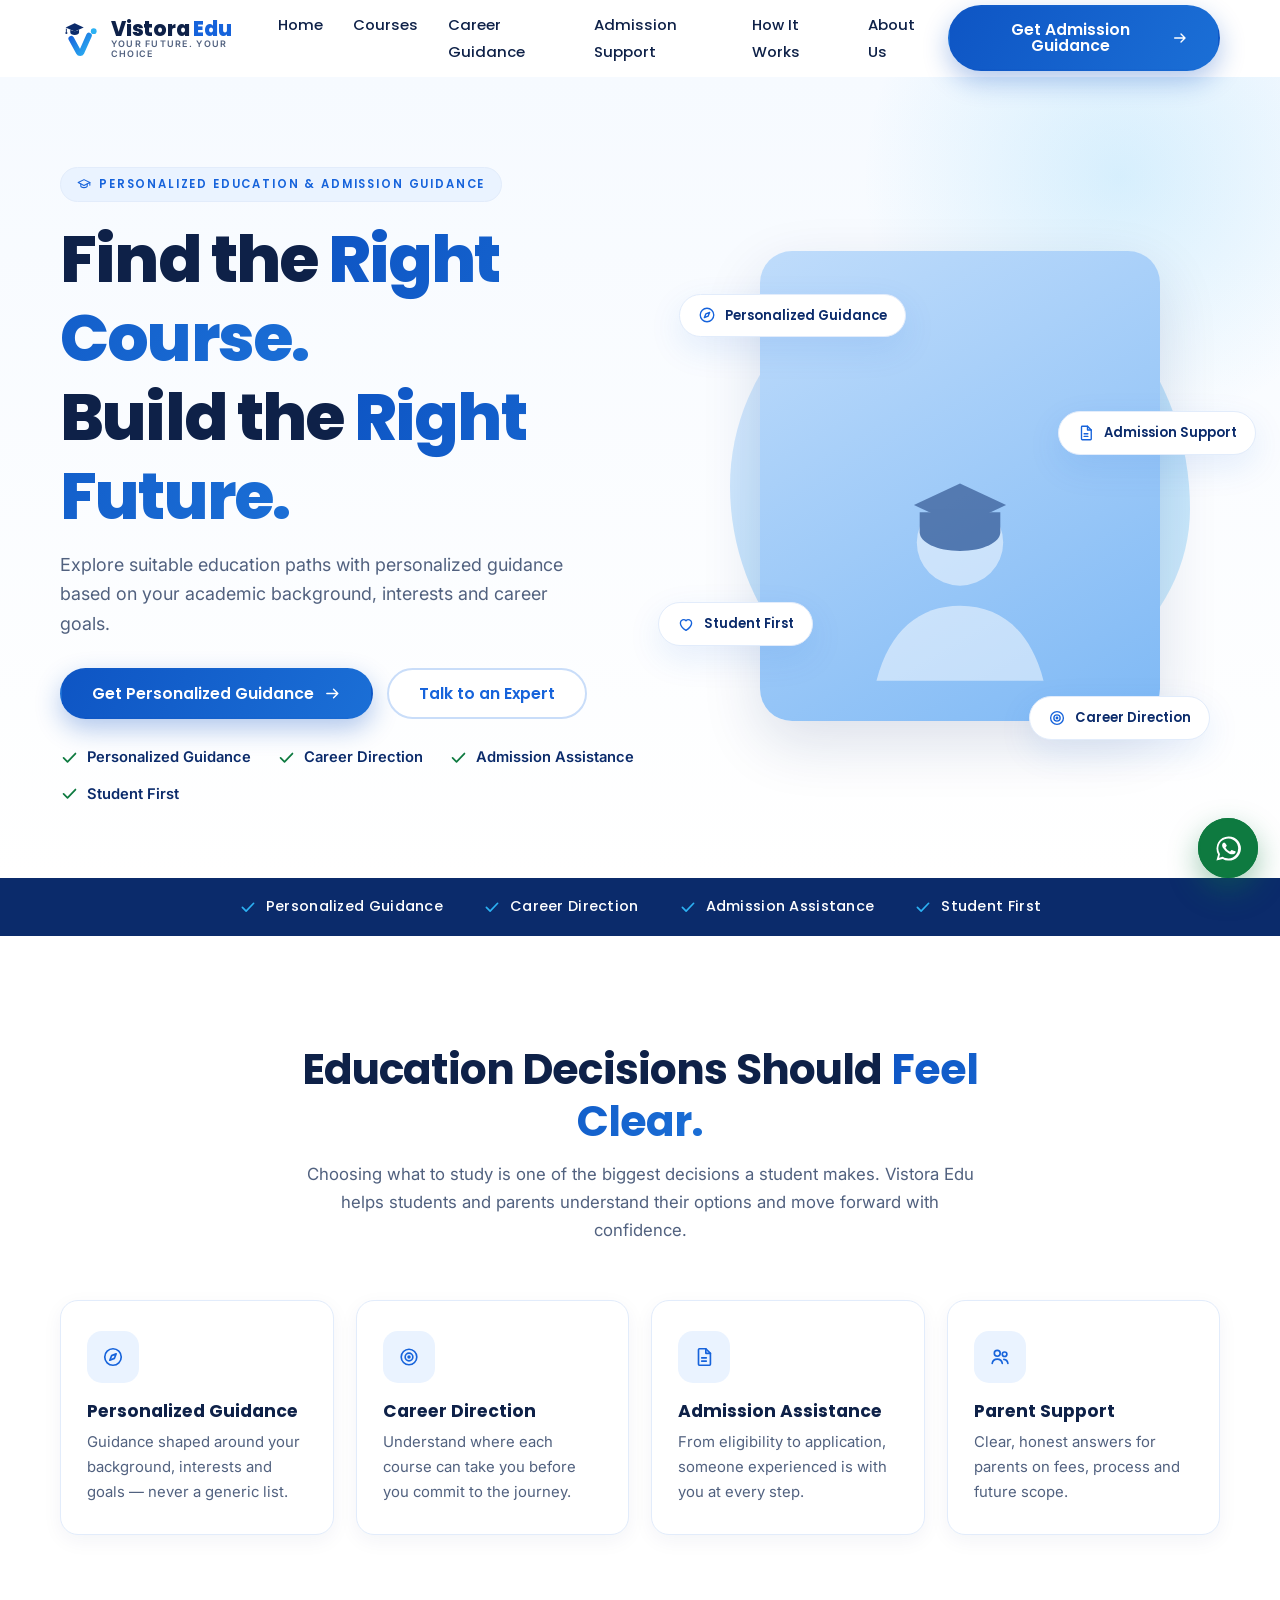
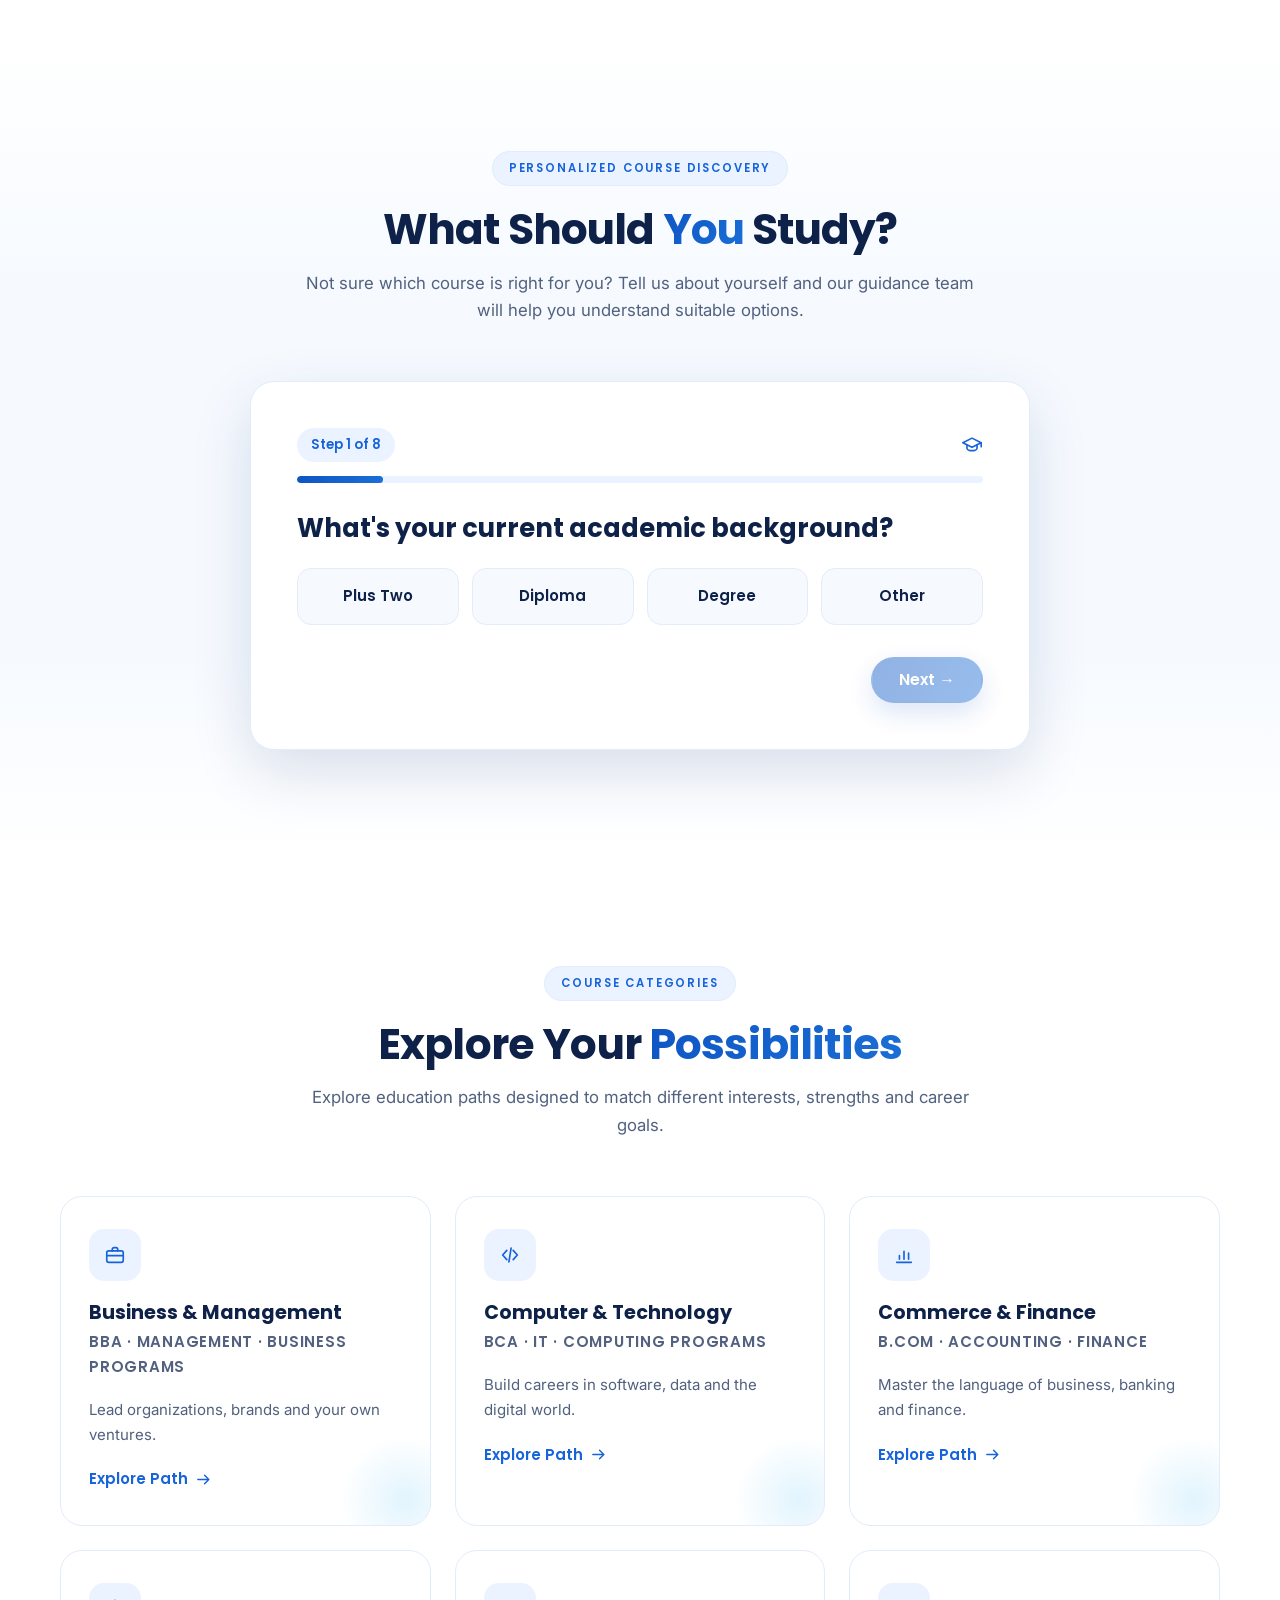
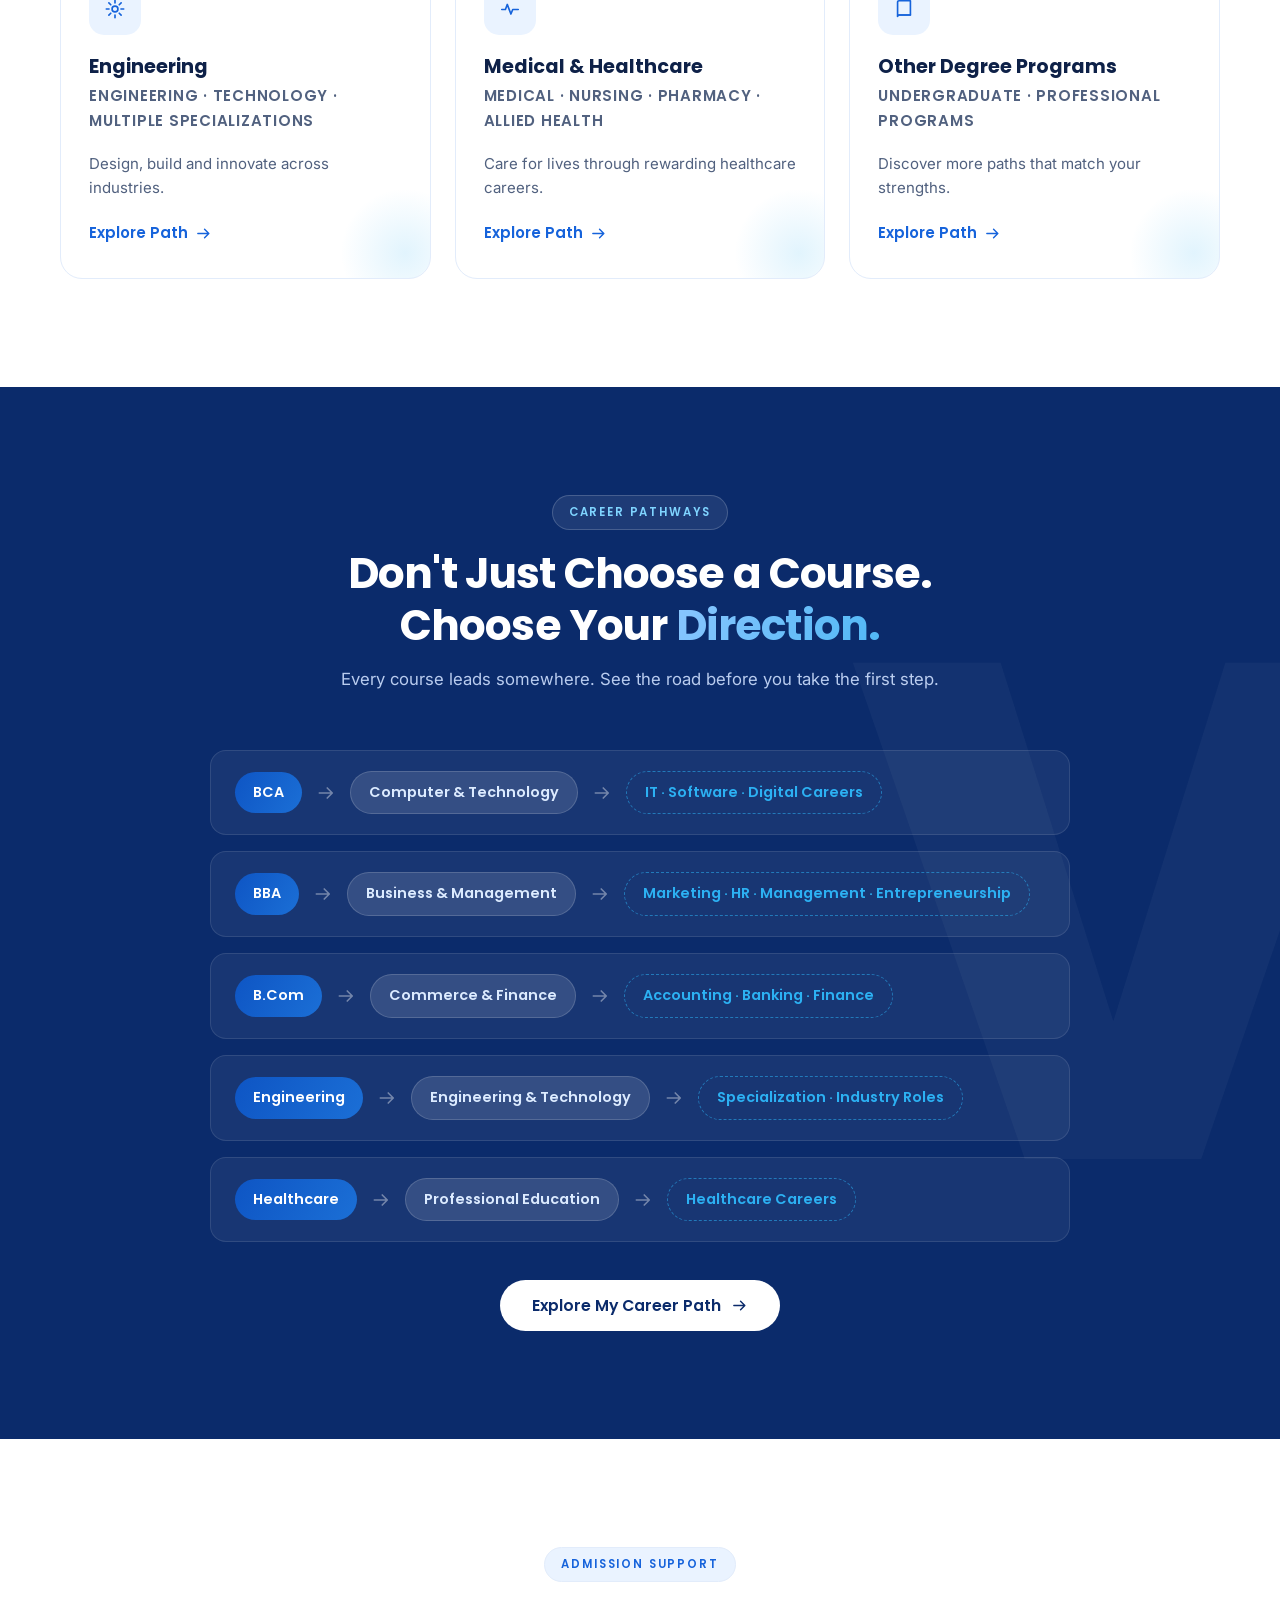
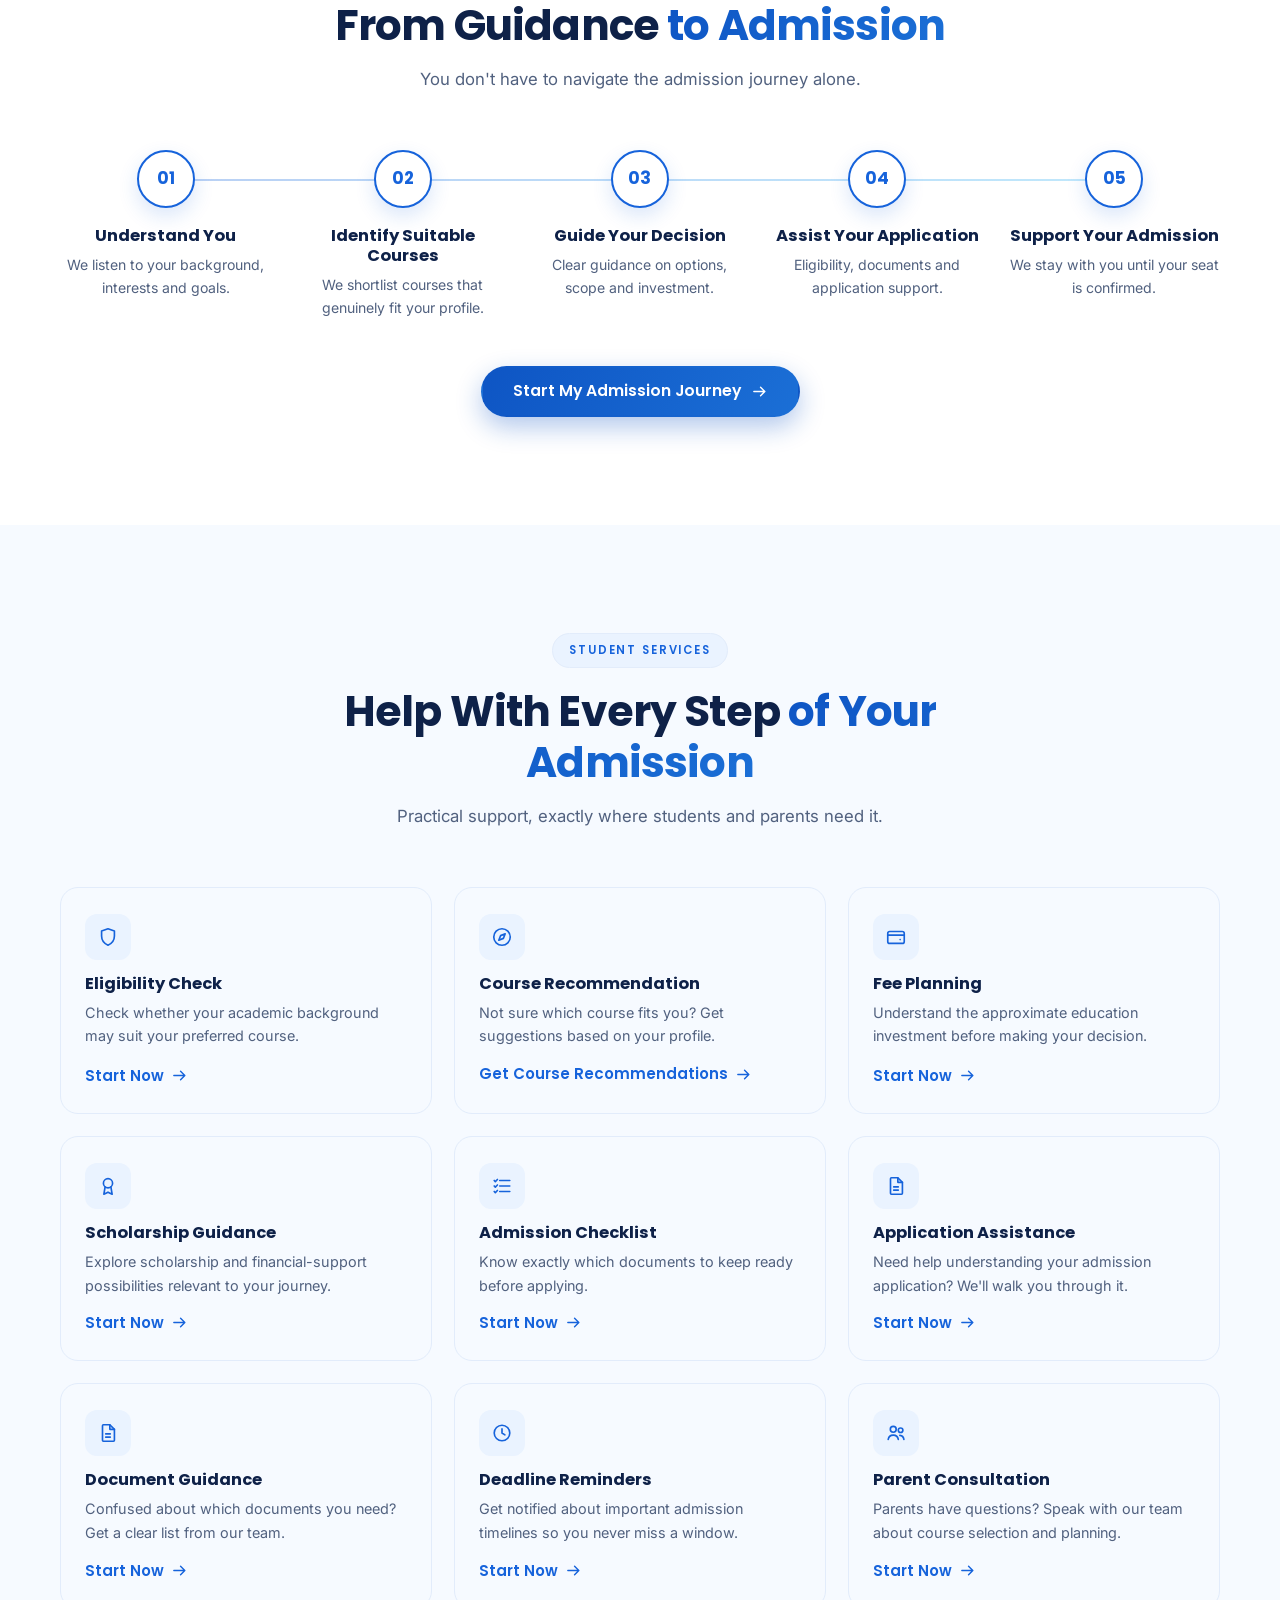
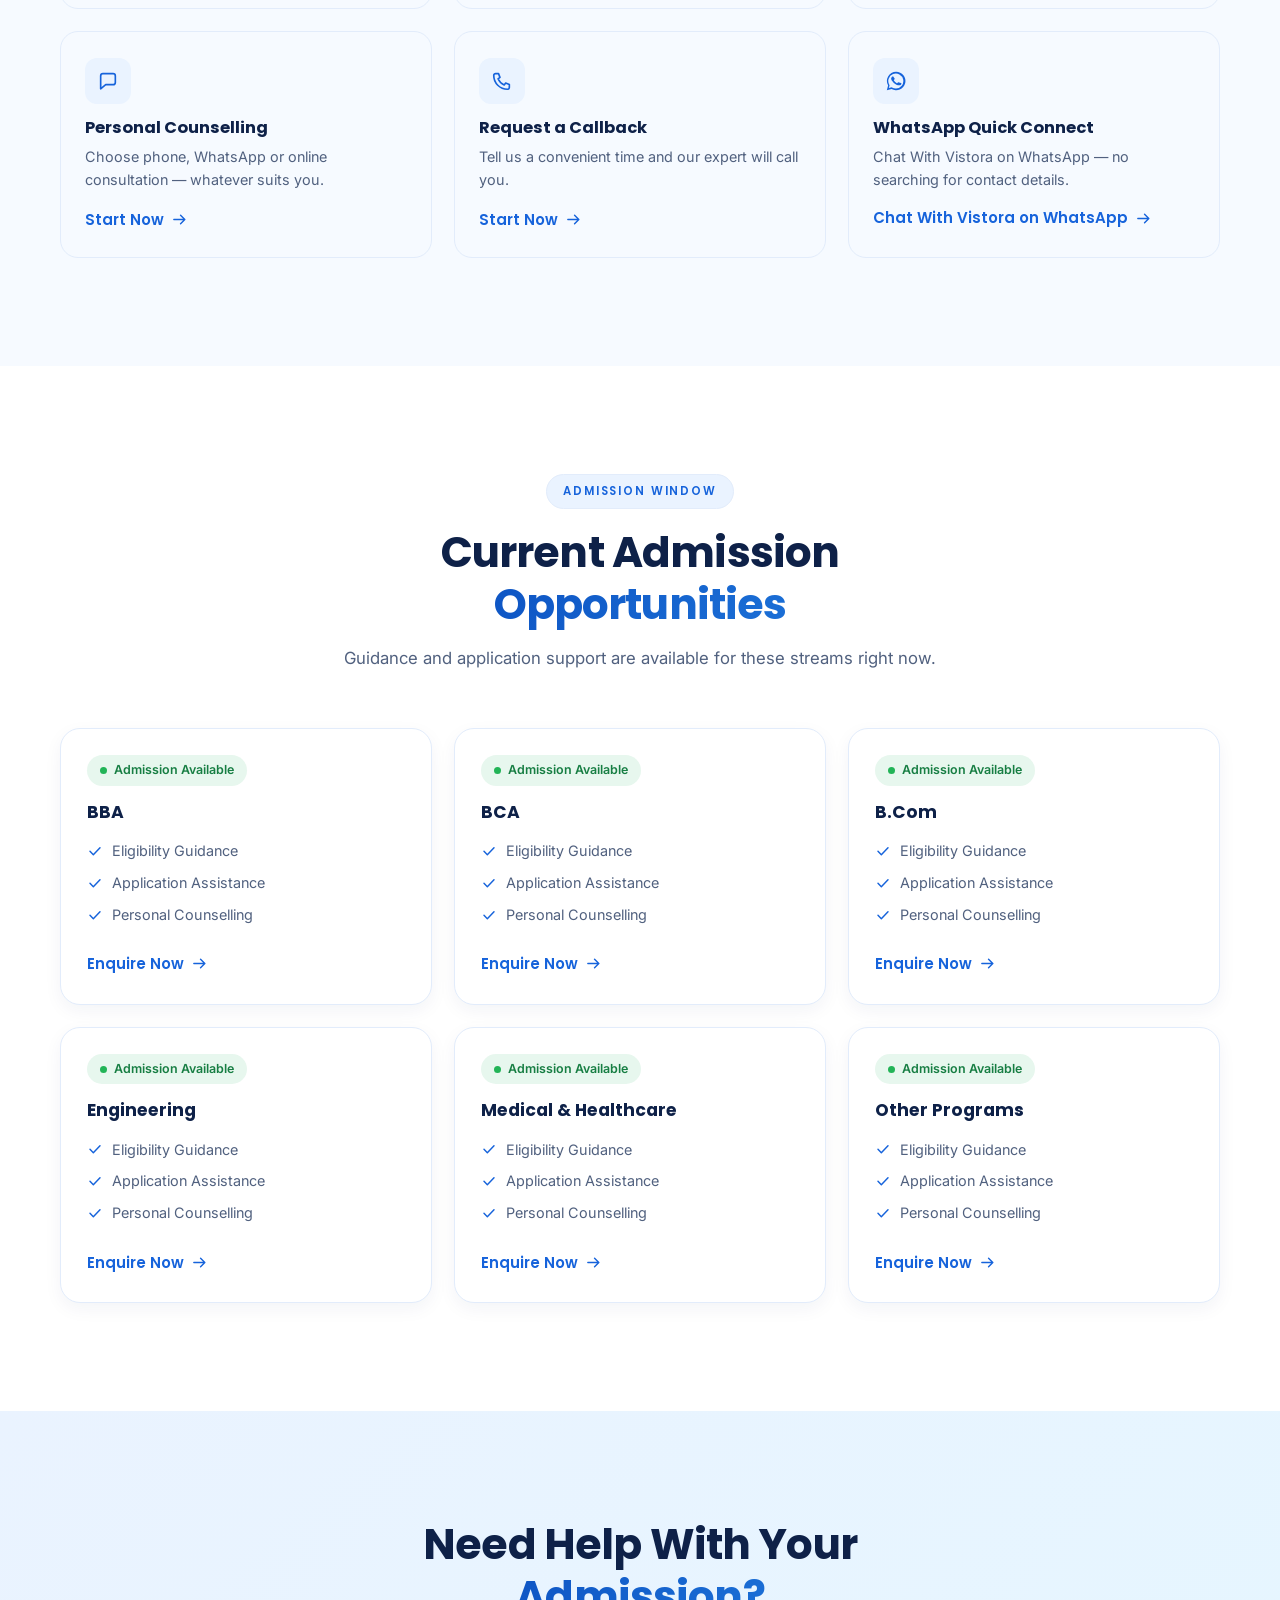
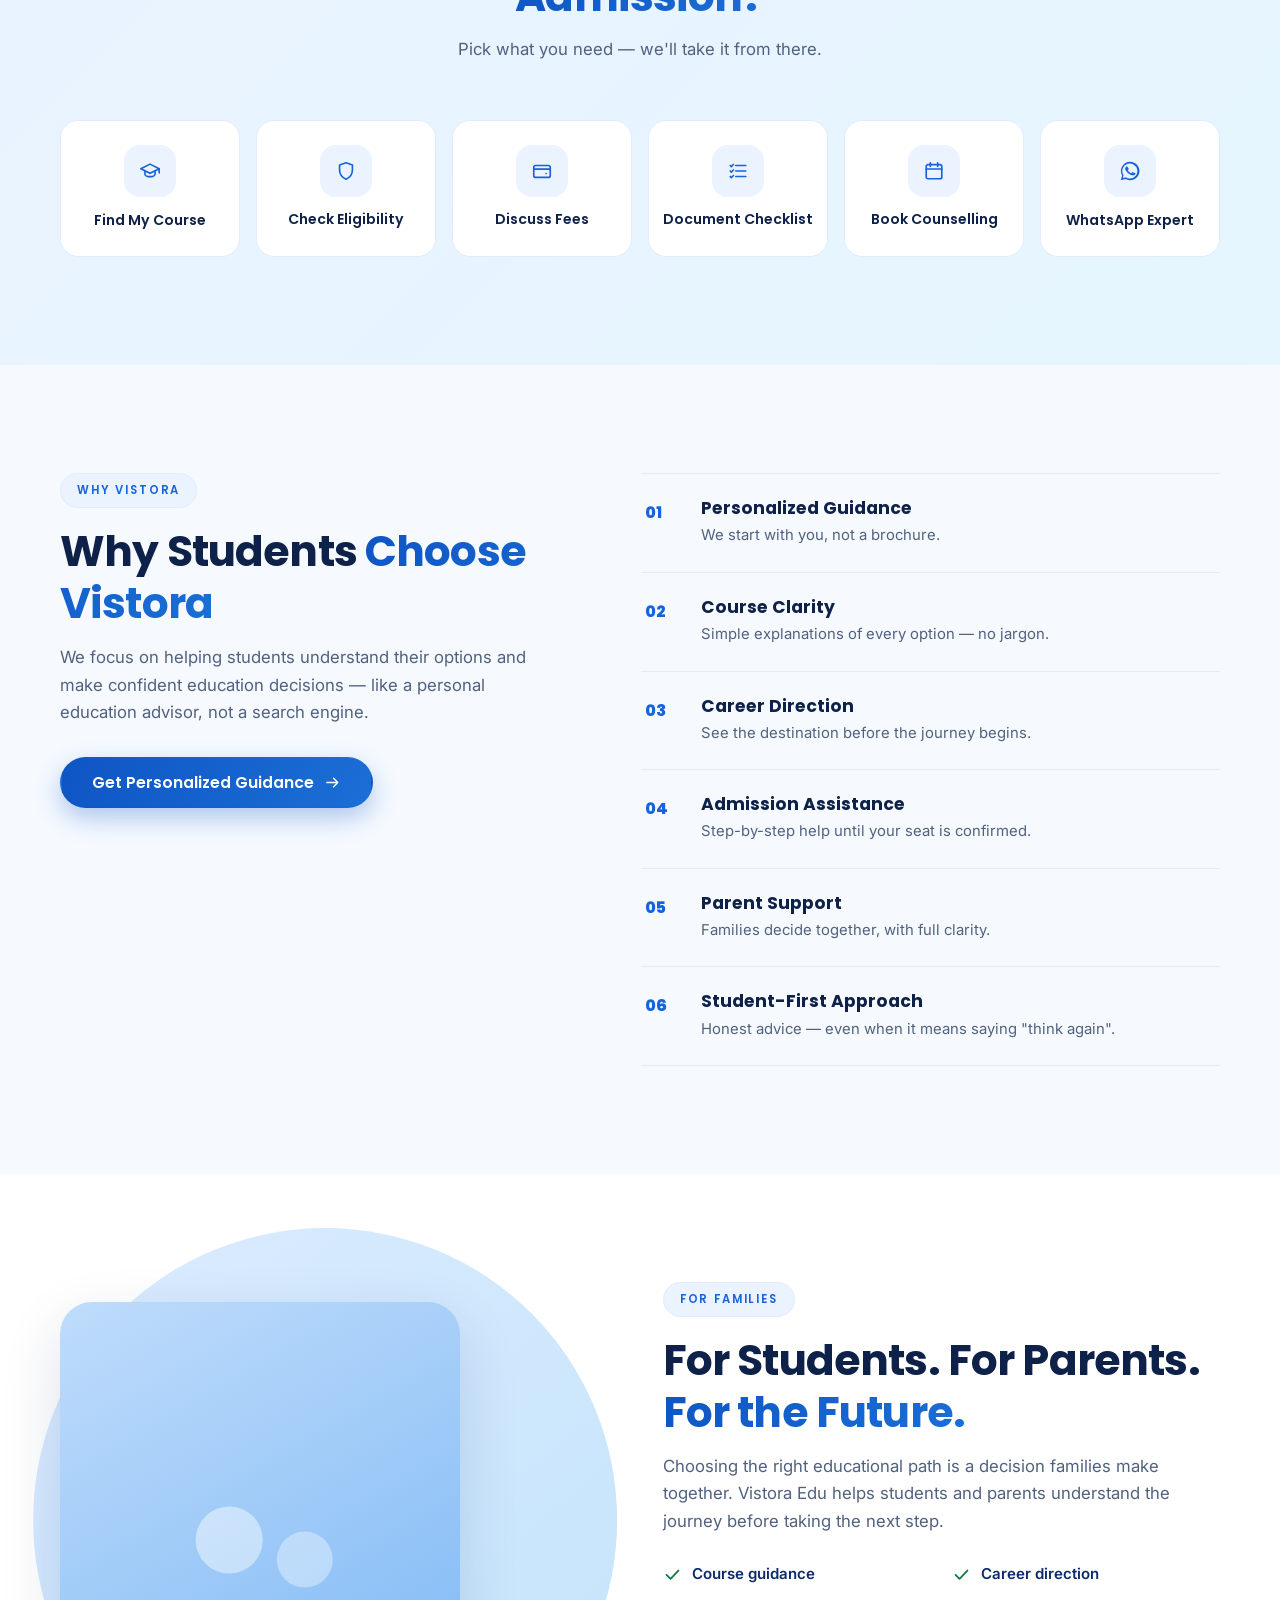
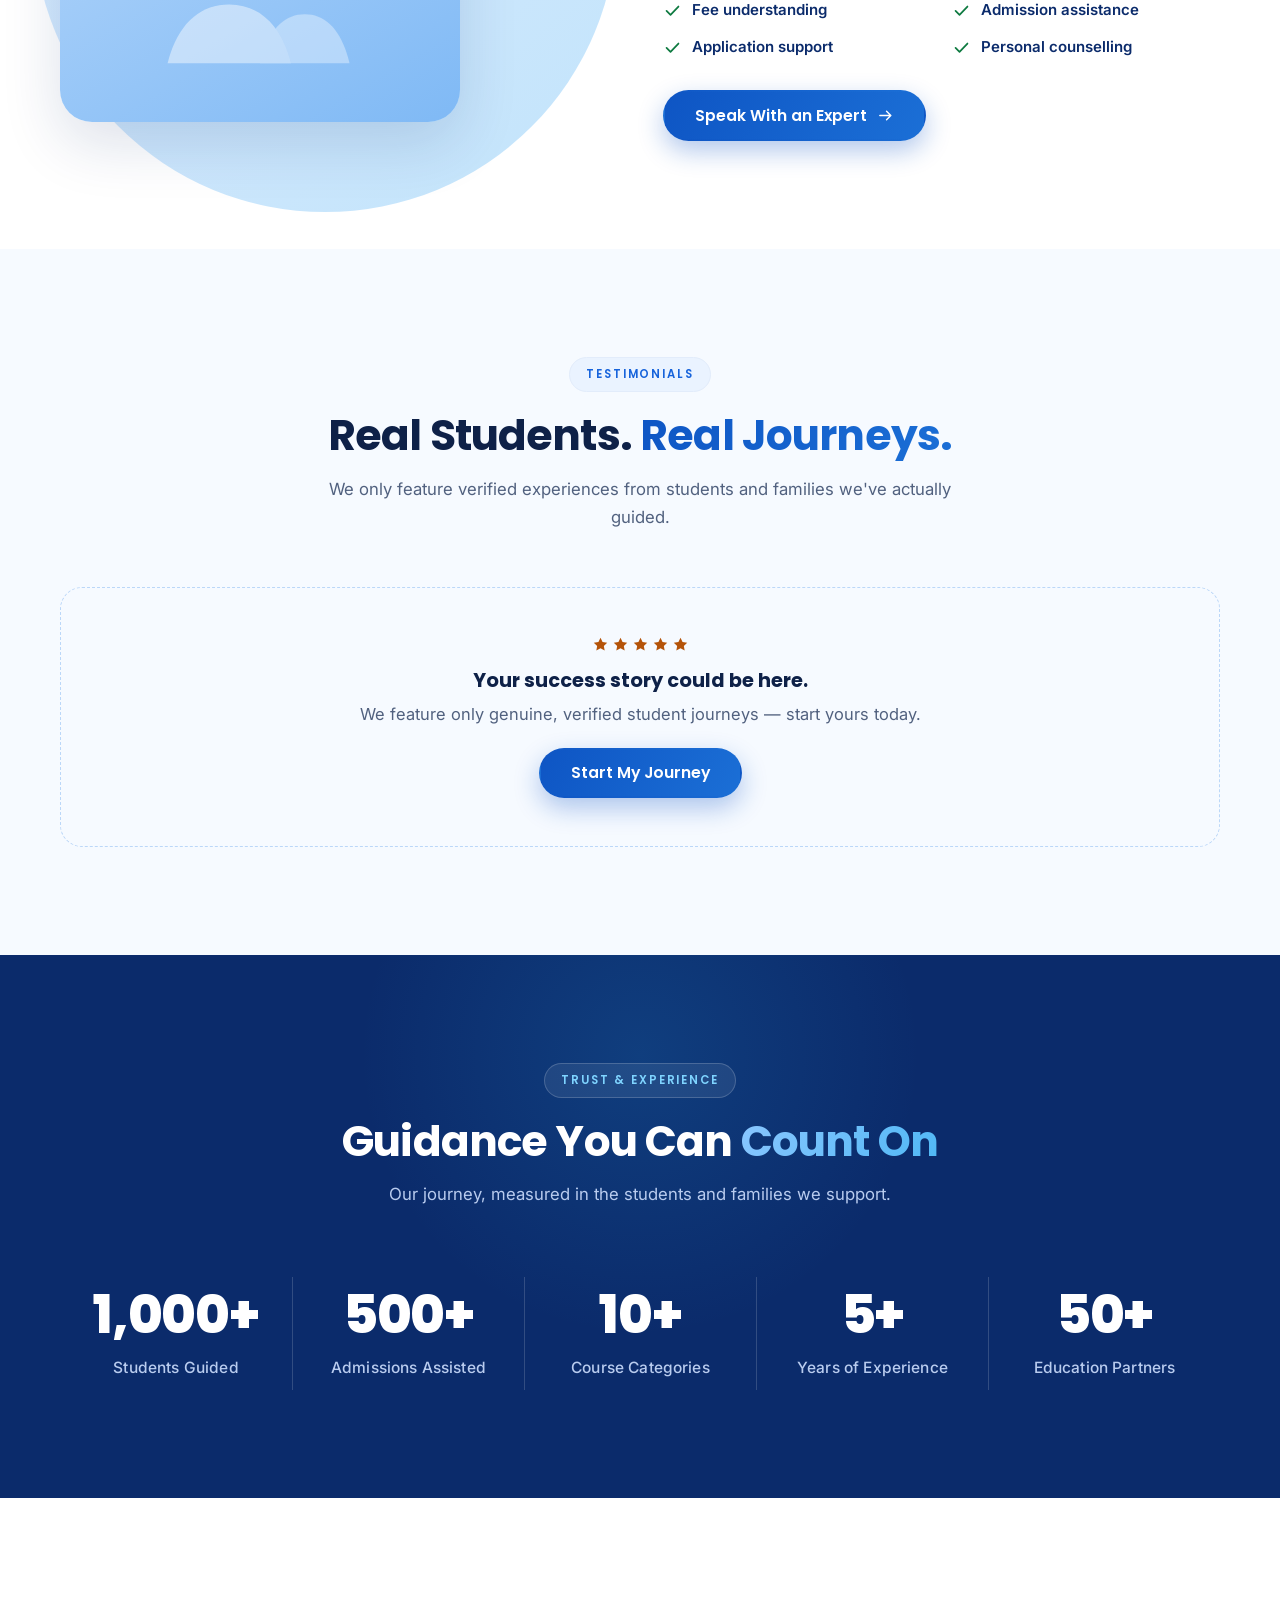
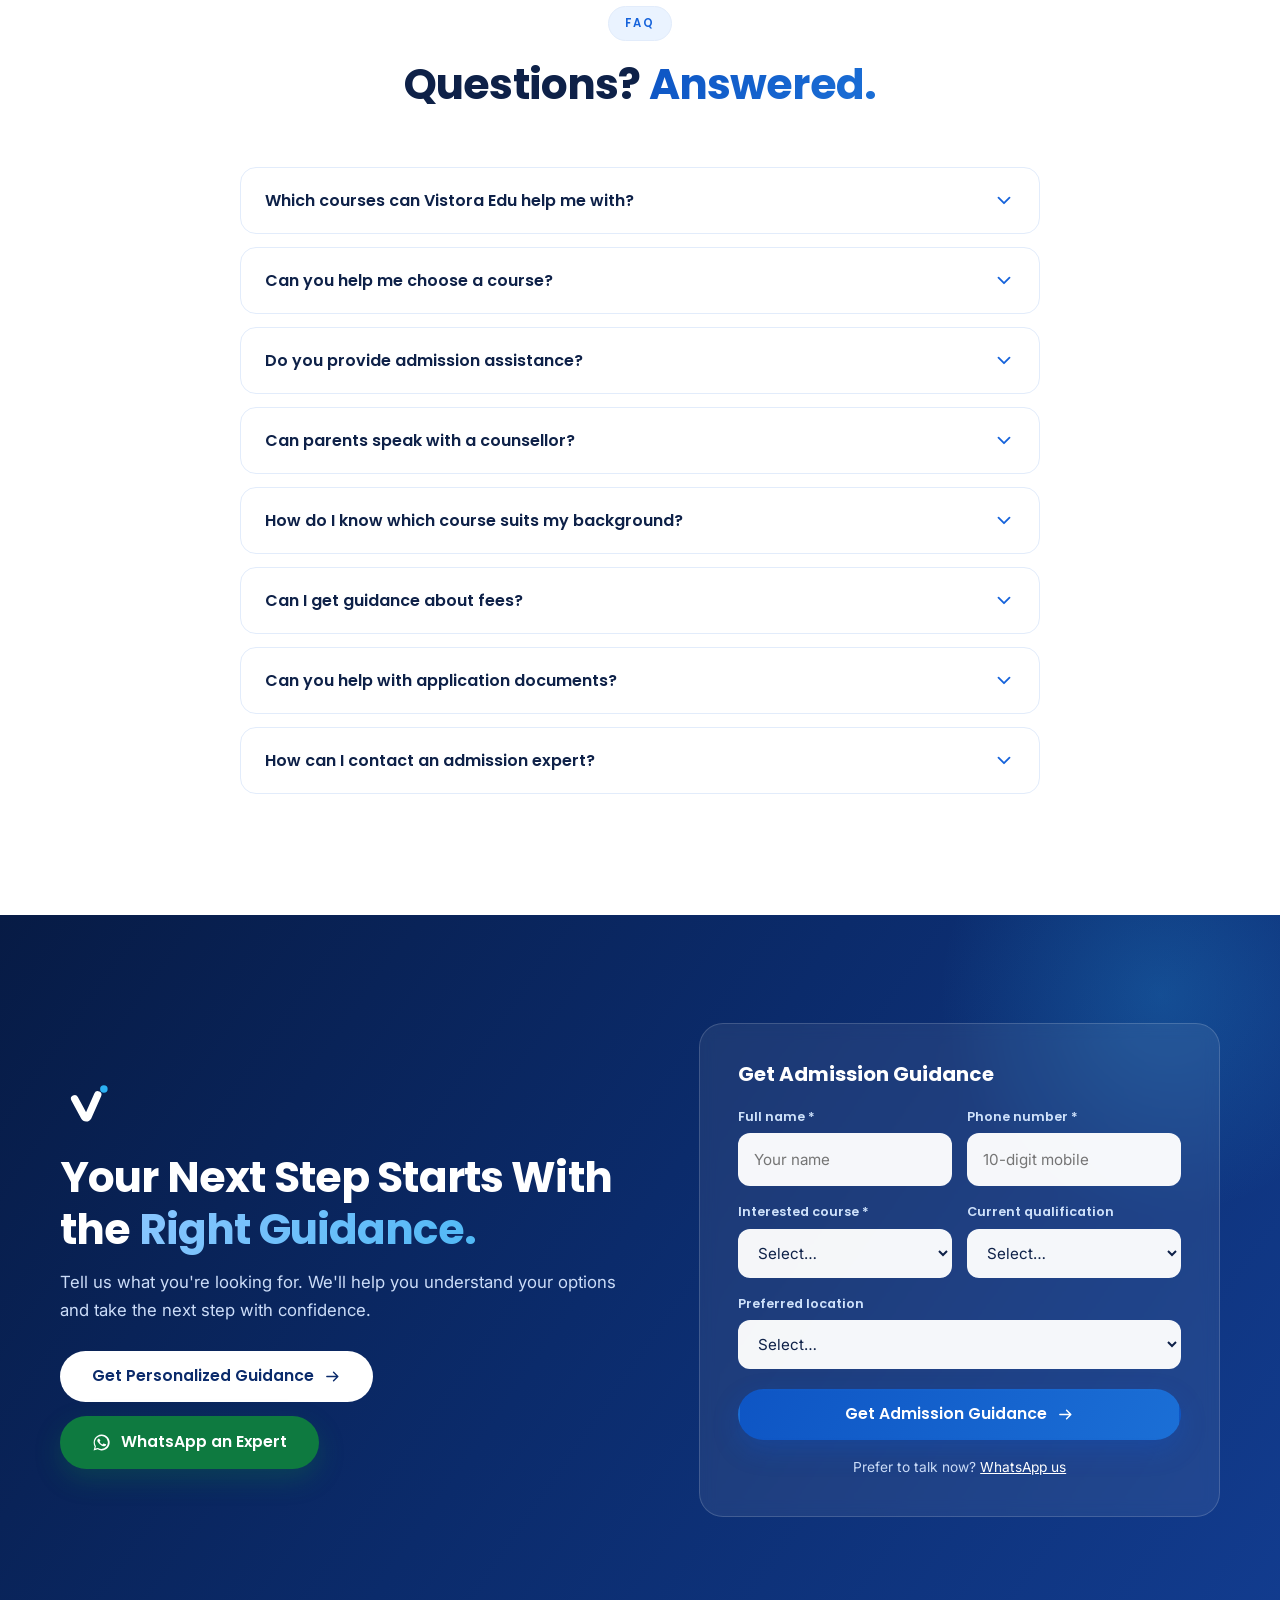
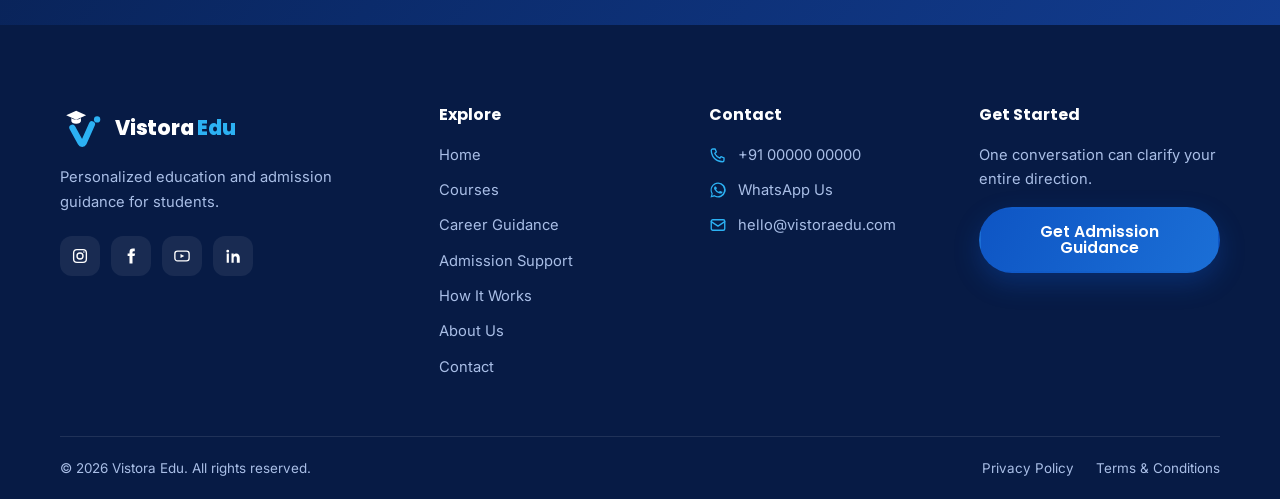
==== index.html @ 7e625728 "Rename inde.html to index.html" ====
<!DOCTYPE html>
<html lang="en">
<head>
<meta charset="UTF-8">
<meta name="viewport" content="width=device-width, initial-scale=1.0">
<title>Vistora Edu — Personalized Education & Admission Guidance</title>
<meta name="description" content="Vistora Edu helps students and parents choose the right course — BBA, BCA, B.Com, Engineering, Medical & Healthcare — with personalized career guidance and complete admission support.">
<meta name="theme-color" content="#1663DB">
<meta property="og:type" content="website">
<meta property="og:title" content="Vistora Edu — Find the Right Course. Build the Right Future.">
<meta property="og:description" content="Personalized education and admission guidance that helps students and parents make clearer, more confident decisions.">
<meta property="og:image" content="assets/og-cover.jpg">
<meta name="twitter:card" content="summary_large_image">
<link rel="preconnect" href="https://fonts.googleapis.com">
<link rel="preconnect" href="https://fonts.gstatic.com" crossorigin>
<link href="https://fonts.googleapis.com/css2?family=Poppins:wght@500;600;700;800&family=Inter:wght@400;500;600&display=swap" rel="stylesheet">
<link rel="icon" href="assets/favicon.png">
<script type="application/ld+json">
{"@context":"https://schema.org","@type":"EducationalOrganization","name":"Vistora Edu",
"slogan":"Your Future. Your Choice. Our Guidance.",
"description":"Personalized education and admission guidance for students and parents."}
</script>
<style>
/* ============ VISTORA EDU — BRAND SYSTEM ============ */
/* WCAG notes:
   --grad endpoints both pass 4.5:1 with white text (buttons/chips/pills).
   .hl (text highlight on LIGHT bg) ends at #1B6FD6 → 4.9:1 on white.
   .hl-light (text highlight on DARK bg) uses #8AC6FF→#4FB8F5 → 6:1+ on navy. */
:root{
  --navy:#0B2B6B; --ink:#0E2148; --blue:#1663DB; --cyan:#2CB1F3;
  --sky:#EAF3FF; --sky2:#F6FAFF; --line:#E2ECFB;
  --body:#51617F; --wa:#0E7A40; --white:#fff;
  --grad:linear-gradient(120deg,#0E55C4,#1B6FD6);
  --r:18px; --sh:0 12px 34px rgba(22,99,219,.10); --sh2:0 22px 60px rgba(11,43,107,.14);
}
*{margin:0;padding:0;box-sizing:border-box}
html{scroll-behavior:smooth}
body{font-family:'Inter',sans-serif;color:var(--ink);background:var(--white);line-height:1.65;font-size:16.5px;-webkit-font-smoothing:antialiased}
img{max-width:100%;display:block}
h1,h2,h3,h4{font-family:'Poppins',sans-serif;line-height:1.22;color:var(--ink)}
section{scroll-margin-top:92px}
.container{width:min(1160px,92%);margin-inline:auto}
.section{padding:clamp(64px,9vw,108px) 0}
.sec-head{max-width:680px;margin:0 auto clamp(36px,5vw,56px);text-align:center}
.sec-head.left{margin-inline:0;text-align:left}
.eyebrow{display:inline-flex;align-items:center;gap:8px;font-family:'Poppins';font-weight:600;font-size:.72rem;letter-spacing:.16em;text-transform:uppercase;color:var(--blue);background:var(--sky);border:1px solid var(--line);padding:7px 16px;border-radius:999px;margin-bottom:18px}
.eyebrow-dark{background:rgba(255,255,255,.08);border-color:rgba(255,255,255,.18);color:#7FD4FF}
h2{font-size:clamp(1.85rem,3.4vw,2.65rem);font-weight:700;letter-spacing:-.02em}
.lead{color:var(--body);margin-top:14px;font-size:1.05rem}
.hl{background:var(--grad);-webkit-background-clip:text;background-clip:text;color:transparent}
.hl-light{background:linear-gradient(120deg,#8AC6FF,#4FB8F5);-webkit-background-clip:text;background-clip:text;color:transparent}
.ic{width:22px;height:22px;flex:none}
:focus-visible{outline:3px solid rgba(22,99,219,.45);outline-offset:2px;border-radius:6px}
.skip{position:absolute;left:-999px;top:0;background:var(--navy);color:#fff;padding:10px 18px;z-index:200;border-radius:0 0 12px 0}
.skip:focus{left:0}

/* Buttons */
.btn{display:inline-flex;align-items:center;justify-content:center;gap:10px;font-family:'Poppins';font-weight:600;font-size:.98rem;padding:15px 30px;border-radius:999px;border:2px solid transparent;cursor:pointer;text-decoration:none;transition:.28s;line-height:1}
.btn-primary{background:var(--grad);color:#fff;box-shadow:0 10px 26px rgba(14,85,196,.32)}
.btn-primary:hover{transform:translateY(-3px);box-shadow:0 16px 34px rgba(14,85,196,.4)}
.btn-ghost{background:#fff;color:var(--blue);border-color:#C9DDF9}
.btn-ghost:hover{border-color:var(--blue);transform:translateY(-3px)}
.btn-wa{background:var(--wa);color:#fff;box-shadow:0 10px 26px rgba(14,122,64,.3)}
.btn-wa:hover{transform:translateY(-3px)}
.btn-light{background:#fff;color:var(--navy)}
.btn-light:hover{transform:translateY(-3px);box-shadow:0 14px 30px rgba(0,0,0,.18)}
.btn-block{width:100%}
.tlink{font-family:'Poppins';font-weight:600;color:var(--blue);text-decoration:none;display:inline-flex;align-items:center;gap:7px;font-size:.94rem}
.tlink:hover{gap:11px}
.tlink .ic{width:17px;height:17px;transition:.28s}

/* ============ HEADER ============ */
.site-header{position:sticky;top:0;z-index:90;background:rgba(255,255,255,.92);backdrop-filter:blur(12px);border-bottom:1px solid transparent;transition:.3s}
.site-header.scrolled{border-color:var(--line);box-shadow:0 6px 24px rgba(11,43,107,.07)}
.nav{display:flex;align-items:center;justify-content:space-between;height:76px;gap:20px}
.brand{display:flex;align-items:center;gap:11px;text-decoration:none}
.brand-mark{width:44px;height:44px}
.brand-text{font-family:'Poppins';font-weight:800;font-size:1.28rem;color:var(--ink);line-height:1.05;letter-spacing:-.01em}
.brand-text em{font-style:normal;color:var(--blue)}
.brand-tag{display:block;font-family:'Inter';font-weight:600;font-size:.56rem;letter-spacing:.14em;text-transform:uppercase;color:var(--body)}
.nav-links{display:flex;gap:30px;list-style:none}
.nav-links a{font-family:'Poppins';font-weight:500;font-size:.93rem;color:var(--ink);text-decoration:none;position:relative;padding:6px 0}
.nav-links a::after{content:"";position:absolute;left:0;bottom:0;width:0;height:2.5px;background:var(--grad);border-radius:2px;transition:.3s}
.nav-links a:hover::after{width:100%}
.nav-cta{display:inline-flex}
.burger{display:none;background:none;border:0;cursor:pointer;color:var(--ink);padding:8px}
.mnav{display:none}
.mnav.open{display:block;background:#fff;border-top:1px solid var(--line);box-shadow:0 24px 40px rgba(11,43,107,.1)}
.mnav ul{list-style:none;padding:14px 5% 22px}
.mnav a{display:block;padding:13px 6px;font-family:'Poppins';font-weight:600;color:var(--ink);text-decoration:none;border-bottom:1px solid var(--sky)}
.mnav .btn{margin-top:16px}

/* ============ 1. HERO ============ */
.hero{position:relative;overflow:hidden;background:linear-gradient(180deg,var(--sky2),#fff)}
.hero::before{content:"";position:absolute;width:560px;height:560px;border-radius:50%;background:radial-gradient(circle,rgba(44,177,243,.16),transparent 65%);top:-180px;right:-120px;animation:drift 14s ease-in-out infinite alternate}
@keyframes drift{to{transform:translate(-40px,30px) scale(1.06)}}
.hero-grid{display:grid;grid-template-columns:1.05fr .95fr;gap:clamp(30px,5vw,64px);align-items:center;padding:clamp(48px,7vw,92px) 0 clamp(44px,6vw,72px);position:relative}
.hero h1{font-size:clamp(2.5rem,5.4vw,4.05rem);font-weight:800;letter-spacing:-.028em}
.hero .lead{font-size:1.12rem;max-width:520px}
.hero-ctas{display:flex;gap:14px;flex-wrap:wrap;margin:30px 0 26px}
.hero-checks{display:flex;flex-wrap:wrap;gap:12px 26px;list-style:none}
.hero-checks li{display:flex;align-items:center;gap:8px;font-weight:600;font-size:.92rem;color:var(--navy)}
.hero-checks .ic{width:19px;height:19px;color:var(--wa)}
.hero-visual{position:relative;display:flex;justify-content:center}
.blob{position:absolute;width:min(460px,92%);aspect-ratio:1;border-radius:52% 48% 55% 45%/50% 55% 45% 50%;background:linear-gradient(140deg,#DCEBFF,#BFE2FB 55%,#D3EEFC);top:50%;left:50%;transform:translate(-50%,-50%)}
.hero-photo{position:relative;width:min(400px,86%);aspect-ratio:4/4.7;border-radius:32px;overflow:hidden;box-shadow:var(--sh2);background:linear-gradient(150deg,#BFDCFB,#7FB9F5)}
.hero-photo .art{position:absolute;inset:0;display:flex;align-items:flex-end;justify-content:center;padding-bottom:0}
.hero-photo img{position:absolute;inset:0;width:100%;height:100%;object-fit:cover}
.fbadge{position:absolute;display:flex;align-items:center;gap:9px;background:#fff;border:1px solid var(--line);box-shadow:var(--sh);border-radius:999px;padding:10px 18px;font-family:'Poppins';font-weight:600;font-size:.82rem;color:var(--navy);animation:float 6s ease-in-out infinite}
.fbadge .ic{width:18px;height:18px;color:var(--blue)}
.fb1{top:9%;left:-4%}.fb2{top:34%;right:-7%;animation-delay:1.4s}.fb3{bottom:16%;left:-8%;animation-delay:2.6s}.fb4{bottom:-4%;right:2%;animation-delay:.8s}
@keyframes float{50%{transform:translateY(-11px)}}

/* 2. Trust strip */
.strip{background:var(--navy);color:#fff;padding:17px 0}
.strip .container{display:flex;justify-content:center;flex-wrap:wrap;gap:14px 40px}
.strip span{display:flex;align-items:center;gap:9px;font-family:'Poppins';font-weight:500;font-size:.9rem;letter-spacing:.02em}
.strip .ic{width:18px;height:18px;color:var(--cyan)}

/* 3. Value cards */
.vgrid{display:grid;grid-template-columns:repeat(4,1fr);gap:22px}
.vcard{background:#fff;border:1px solid var(--line);border-radius:var(--r);padding:30px 26px;box-shadow:0 6px 20px rgba(11,43,107,.05);transition:.3s}
.vcard:hover{transform:translateY(-6px);box-shadow:var(--sh2);border-color:#CBE1FB}
.vico{width:52px;height:52px;border-radius:15px;background:var(--sky);display:flex;align-items:center;justify-content:center;color:var(--blue);margin-bottom:18px}
.vcard h3{font-size:1.08rem;margin-bottom:8px}
.vcard p{color:var(--body);font-size:.93rem}

/* 4. Discovery wizard */
.discovery{background:linear-gradient(180deg,#fff,var(--sky2) 30%,var(--sky2) 75%,#fff)}
.quiz{max-width:780px;margin:0 auto;background:#fff;border:1px solid var(--line);border-radius:24px;box-shadow:var(--sh2);padding:clamp(26px,4vw,46px)}
.q-top{display:flex;justify-content:space-between;align-items:center;margin-bottom:14px}
.q-count{font-family:'Poppins';font-weight:600;font-size:.82rem;color:var(--blue);background:var(--sky);padding:6px 14px;border-radius:999px}
.q-bar{height:7px;background:var(--sky);border-radius:99px;overflow:hidden;margin-bottom:30px}
.q-fill{height:100%;width:0;background:var(--grad);border-radius:99px;transition:width .45s cubic-bezier(.2,.7,.2,1)}
.q-q{font-size:clamp(1.25rem,2.4vw,1.6rem);font-weight:700;margin-bottom:24px}
.q-opts{display:grid;grid-template-columns:repeat(auto-fit,minmax(150px,1fr));gap:13px}
.chip{border:1.8px solid var(--line);background:var(--sky2);border-radius:14px;padding:15px 14px;text-align:center;font-family:'Poppins';font-weight:600;font-size:.94rem;color:var(--ink);cursor:pointer;transition:.22s;user-select:none}
.chip:hover{border-color:var(--cyan);transform:translateY(-2px)}
.chip.sel{background:var(--grad);color:#fff;border-color:transparent;box-shadow:0 8px 20px rgba(14,85,196,.28)}
.chip input{position:absolute;opacity:0;pointer-events:none}
.q-range{padding:10px 4px}
.q-range input{width:100%;accent-color:var(--blue);height:26px}
.q-range output{display:block;text-align:center;font-family:'Poppins';font-weight:700;font-size:1.25rem;color:var(--blue);margin-top:10px}
.q-nav{display:flex;justify-content:space-between;gap:12px;margin-top:32px}
.q-nav .btn{padding:13px 26px}
.q-sum{display:flex;flex-wrap:wrap;gap:9px;margin:18px 0 26px}
.q-sum span{background:var(--sky);color:var(--navy);border-radius:999px;padding:7px 15px;font-size:.83rem;font-weight:600}
.pform{display:grid;grid-template-columns:1fr 1fr;gap:15px;margin-top:6px}
.pform .full{grid-column:1/-1}
.ready-note{background:var(--sky);border-radius:14px;padding:14px 18px;color:var(--navy);font-size:.93rem;margin-bottom:20px}
.q-success{text-align:center;padding:18px 0}
.q-success .ok{width:74px;height:74px;border-radius:50%;background:var(--grad);color:#fff;display:flex;align-items:center;justify-content:center;margin:0 auto 22px;box-shadow:0 14px 30px rgba(14,85,196,.35)}
.q-success .ok .ic{width:34px;height:34px}
.q-success h3{font-size:1.6rem;margin-bottom:10px}
.q-success p{color:var(--body);max-width:460px;margin:0 auto 26px}

/* Forms shared */
.fld{display:block}
.fld>span{display:block;font-family:'Poppins';font-weight:600;font-size:.8rem;color:var(--navy);margin-bottom:6px}
.fld input,.fld select,.fld textarea{width:100%;border:1.6px solid var(--line);border-radius:12px;padding:13px 15px;font:inherit;font-size:.95rem;color:var(--ink);background:#fff;transition:.2s}
.fld input:focus,.fld select:focus,.fld textarea:focus{outline:none;border-color:var(--blue);box-shadow:0 0 0 4px rgba(22,99,219,.12)}
.fld .err{display:none;color:#C6423B;font-size:.78rem;margin-top:5px}
.fld.bad input{border-color:#C6423B}
.fld.bad .err{display:block}

/* 5. Course categories */
.cgrid{display:grid;grid-template-columns:repeat(3,1fr);gap:24px}
.ccard{background:#fff;border:1px solid var(--line);border-radius:22px;padding:32px 28px;cursor:pointer;transition:.32s;position:relative;overflow:hidden}
.ccard::before{content:"";position:absolute;inset:auto -40px -40px auto;width:130px;height:130px;border-radius:50%;background:radial-gradient(circle,rgba(44,177,243,.14),transparent 70%);transition:.4s}
.ccard:hover{transform:translateY(-7px);box-shadow:var(--sh2);border-color:#C7DFFA}
.ccard:hover::before{transform:scale(1.7)}
.ccard .vico{margin-bottom:20px}
.ccard h3{font-size:1.2rem}
.ctags{color:var(--blue);font-weight:600;font-size:.8rem;letter-spacing:.05em;text-transform:uppercase;margin:6px 0 10px;font-family:'Poppins'}
.ccard p{color:var(--body);font-size:.94rem;margin-bottom:18px}

/* 6. Pathways */
.pathways{background:var(--navy);position:relative;overflow:hidden}
.pathways::before{content:"V";position:absolute;font-family:'Poppins';font-weight:800;font-size:44rem;line-height:1;color:rgba(255,255,255,.03);right:-6rem;top:50%;transform:translateY(-50%);pointer-events:none}
.pathways h2,.pathways h3{color:#fff}
.pathways .lead{color:#B9CCEF}
.path{display:flex;align-items:center;flex-wrap:wrap;gap:10px 14px;background:rgba(255,255,255,.055);border:1px solid rgba(255,255,255,.1);border-radius:16px;padding:20px 24px;transition:.3s}
.path:hover{background:rgba(255,255,255,.09);transform:translateX(6px)}
.paths{display:flex;flex-direction:column;gap:16px;max-width:860px;margin:0 auto;position:relative}
.pill{font-family:'Poppins';font-weight:600;font-size:.9rem;padding:9px 18px;border-radius:999px;display:inline-flex;align-items:center;gap:8px}
.p-course{background:var(--grad);color:#fff}
.p-field{background:rgba(255,255,255,.12);color:#DCEBFF;border:1px solid rgba(255,255,255,.16)}
.p-career{background:transparent;color:var(--cyan);border:1.4px dashed rgba(44,177,243,.55)}
.p-arr{color:rgba(255,255,255,.4);width:20px;height:20px;flex:none}
.path-cta{text-align:center;margin-top:38px}

/* 7. Timeline */
.steps{display:grid;grid-template-columns:repeat(5,1fr);gap:26px;position:relative;counter-reset:s}
.steps::before{content:"";position:absolute;top:29px;left:9%;right:9%;height:2.5px;background:linear-gradient(90deg,var(--blue),var(--cyan));opacity:.3;border-radius:2px}
.step{text-align:center;position:relative}
.snum{width:58px;height:58px;margin:0 auto 18px;border-radius:50%;background:#fff;border:2.5px solid var(--blue);color:var(--blue);display:flex;align-items:center;justify-content:center;font-family:'Poppins';font-weight:700;font-size:1.05rem;position:relative;z-index:1;box-shadow:0 8px 20px rgba(22,99,219,.16);transition:.3s}
.step:hover .snum{background:var(--grad);color:#fff;transform:scale(1.08)}
.step h3{font-size:1.03rem;margin-bottom:7px}
.step p{color:var(--body);font-size:.88rem}
.center-cta{text-align:center;margin-top:46px}

/* 8. Facilities */
.fgrid{display:grid;grid-template-columns:repeat(3,1fr);gap:22px}
.fcard{background:var(--sky2);border:1px solid var(--line);border-radius:var(--r);padding:26px 24px;transition:.3s;display:flex;flex-direction:column}
.fcard:hover{background:#fff;box-shadow:var(--sh);transform:translateY(-5px)}
.fcard h3{font-size:1.02rem;margin:14px 0 7px}
.fcard p{color:var(--body);font-size:.9rem;flex:1;margin-bottom:14px}
.fcard .vico{width:46px;height:46px;margin:0;border-radius:12px}

/* 9. Opportunities */
.ogrid{display:grid;grid-template-columns:repeat(3,1fr);gap:22px}
.ocard{background:#fff;border:1px solid var(--line);border-radius:20px;padding:26px;box-shadow:0 6px 18px rgba(11,43,107,.05);transition:.3s}
.ocard:hover{transform:translateY(-5px);box-shadow:var(--sh)}
.ocard h3{font-size:1.08rem;margin-bottom:12px}
.avail{display:inline-flex;align-items:center;gap:7px;background:#E7F7EE;color:#177E43;font-weight:600;font-size:.78rem;border-radius:999px;padding:5px 13px;margin-bottom:16px}
.avail i{width:7px;height:7px;border-radius:50%;background:#22B457;animation:pulse 1.8s infinite}
@keyframes pulse{50%{opacity:.35}}
.ocard ul{list-style:none;margin-bottom:20px}
.ocard li{display:flex;gap:9px;align-items:center;font-size:.9rem;color:var(--body);padding:4px 0}
.ocard li .ic{width:16px;height:16px;color:var(--blue)}

/* 10. Quick actions */
.quick{background:linear-gradient(135deg,var(--sky),#E5F6FF)}
.qgrid{display:grid;grid-template-columns:repeat(6,1fr);gap:16px}
.qa{background:#fff;border:1px solid var(--line);border-radius:18px;padding:24px 14px;display:flex;flex-direction:column;align-items:center;gap:12px;text-align:center;text-decoration:none;font-family:'Poppins';font-weight:600;font-size:.88rem;color:var(--ink);transition:.3s}
.qa:hover{transform:translateY(-6px);box-shadow:var(--sh2);color:var(--blue)}
.qa .vico{width:52px;height:52px;margin:0;border-radius:16px}
.qa:hover .vico{background:var(--grad);color:#fff}

/* 11. Why Vistora */
.why{background:var(--sky2)}
.why-grid{display:grid;grid-template-columns:1fr 1.15fr;gap:clamp(36px,6vw,80px);align-items:start}
.why-list{display:flex;flex-direction:column}
.wrow{display:flex;gap:20px;padding:24px 4px;border-bottom:1px solid var(--line);align-items:flex-start}
.wrow:first-child{border-top:1px solid var(--line)}
.wnum{font-family:'Poppins';font-weight:800;font-size:1rem;color:var(--blue);min-width:36px;padding-top:2px}
.wrow h3{font-size:1.08rem;margin-bottom:4px}
.wrow p{color:var(--body);font-size:.93rem}

/* 12. Parents */
.parent-grid{display:grid;grid-template-columns:1fr 1.05fr;gap:clamp(36px,6vw,72px);align-items:center}
.pfig{position:relative}
.pfig .blob2{position:absolute;width:110%;aspect-ratio:1;border-radius:50%;background:linear-gradient(140deg,#DCEBFF,#C2E4FB);top:52%;left:50%;transform:translate(-50%,-50%);z-index:0}
.pfig .hero-photo{position:relative;z-index:1}
.pticks{display:grid;grid-template-columns:1fr 1fr;gap:12px 22px;list-style:none;margin:26px 0 30px}
.pticks li{display:flex;align-items:center;gap:10px;font-weight:600;font-size:.94rem;color:var(--navy)}
.pticks .ic{width:19px;height:19px;color:var(--wa)}

/* 13. Testimonials */
.tgrid{display:grid;grid-template-columns:repeat(3,1fr);gap:24px}
.tcard{background:#fff;border:1px solid var(--line);border-radius:22px;padding:30px 28px;box-shadow:0 6px 18px rgba(11,43,107,.05)}
.tstars{display:flex;gap:3px;color:#B45309;margin-bottom:16px}
.tstars .ic{width:17px;height:17px}
.tcard p{color:var(--ink);font-size:.97rem;margin-bottom:22px}
.twho{display:flex;align-items:center;gap:13px}
.tava{width:46px;height:46px;border-radius:50%;background:var(--grad);color:#fff;display:flex;align-items:center;justify-content:center;font-family:'Poppins';font-weight:700}
.twho strong{font-family:'Poppins';font-size:.95rem;display:block}
.twho span{color:var(--body);font-size:.82rem}
.t-empty{grid-column:1/-1;text-align:center;background:var(--sky2);border:1.6px dashed #BBD7F8;border-radius:22px;padding:48px 24px}
.t-empty h3{margin:14px 0 8px}
.t-empty p{color:var(--body);margin-bottom:20px}

/* ============ 14. TRUST METRICS — rebuilt for contrast ============ */
.metrics{background:var(--navy);position:relative;overflow:hidden}
.metrics::before{content:"";position:absolute;width:640px;height:640px;border-radius:50%;background:radial-gradient(circle,rgba(44,177,243,.14),transparent 62%);top:-220px;left:50%;transform:translateX(-50%);pointer-events:none}
.metrics .container{position:relative;z-index:1}
.metrics .sec-head{margin-bottom:clamp(44px,6vw,68px)}
.metrics h2{color:#fff}
.metrics .sub{color:#B9CCEF;margin-top:14px;font-size:1.05rem}
.stats{display:grid;grid-template-columns:repeat(5,1fr);list-style:none;margin:0;padding:0}
.stat{padding:10px 26px;text-align:center;border-left:1px solid rgba(255,255,255,.16)}
.stat:first-child{border-left:0}
.stat-num{display:block;font-family:'Poppins';font-weight:800;font-size:clamp(2.2rem,4.5vw,3.3rem);line-height:1.05;color:#FFFFFF;letter-spacing:-.02em;font-variant-numeric:tabular-nums}
.stat-label{display:block;margin-top:12px;color:#B9CCEF;font-size:.97rem;font-weight:500;letter-spacing:.01em}

/* 15. FAQ */
.faq-wrap{max-width:800px;margin:0 auto}
.faq-item{border:1px solid var(--line);border-radius:16px;margin-bottom:13px;background:#fff;overflow:hidden;transition:.3s}
.faq-item.open{box-shadow:var(--sh);border-color:#C7DFFA}
.faq-q{width:100%;background:none;border:0;display:flex;justify-content:space-between;align-items:center;gap:16px;text-align:left;padding:20px 24px;font-family:'Poppins';font-weight:600;font-size:1rem;color:var(--ink);cursor:pointer}
.faq-q .ic{color:var(--blue);transition:.3s}
.faq-item.open .faq-q .ic{transform:rotate(180deg)}
.faq-a{display:grid;grid-template-rows:0fr;transition:grid-template-rows .35s ease}
.faq-item.open .faq-a{grid-template-rows:1fr}
.faq-a>div{overflow:hidden}
.faq-a p{padding:0 24px 22px;color:var(--body);font-size:.95rem}

/* 16. Final CTA */
.final{background:linear-gradient(125deg,#071B45 0%,#0B2B6B 48%,#123C8F 100%);position:relative;overflow:hidden}
.final::after{content:"";position:absolute;width:480px;height:480px;border-radius:50%;background:radial-gradient(circle,rgba(44,177,243,.22),transparent 65%);top:-160px;right:-120px}
.final .container{position:relative;z-index:1}
.final-grid{display:grid;grid-template-columns:1.05fr .95fr;gap:clamp(34px,5vw,70px);align-items:center;color:#fff}
.final h2{color:#fff}
.final .lead{color:#CBDCF8}
.final .hero-ctas{margin:26px 0 0}
.final-form{background:rgba(255,255,255,.07);border:1px solid rgba(255,255,255,.16);backdrop-filter:blur(8px);border-radius:24px;padding:clamp(24px,3.5vw,38px)}
.final-form h3{color:#fff;font-size:1.25rem;margin-bottom:20px}
.final-form .pform{grid-template-columns:1fr 1fr}
.final-form .fld>span{color:#CFE2FB}
.final-form .fld input,.final-form .fld select{background:rgba(255,255,255,.96);border-color:transparent}
.final-form .fld .err{color:#FFB4AB}

/* 17. Footer */
footer{background:#071B45;color:#A9BEE6;font-size:.92rem}
.foot-grid{display:grid;grid-template-columns:1.5fr 1fr 1fr 1.1fr;gap:clamp(28px,4vw,56px);padding:clamp(52px,7vw,80px) 0 46px}
.foot-grid h4{color:#fff;font-size:1rem;margin-bottom:18px}
.foot-grid ul{list-style:none}
.foot-grid li{margin-bottom:11px}
.foot-grid a{color:#A9BEE6;text-decoration:none;transition:.2s}
.foot-grid a:hover{color:#fff}
.fbrand p{margin:16px 0 22px;max-width:300px}
.fbrand .brand-tag{color:#8FB0E8}
.socials{display:flex;gap:11px}
.socials a{width:40px;height:40px;border-radius:12px;background:rgba(255,255,255,.07);display:flex;align-items:center;justify-content:center;transition:.25s}
.socials a:hover{background:var(--grad);transform:translateY(-3px)}
.socials .ic{width:18px;height:18px;color:#fff}
.fcontact li{display:flex;gap:11px;align-items:flex-start}
.fcontact .ic{width:18px;height:18px;color:var(--cyan);margin-top:3px}
.foot-bottom{border-top:1px solid rgba(255,255,255,.1);padding:20px 0;display:flex;justify-content:space-between;gap:14px;flex-wrap:wrap;font-size:.84rem}
.foot-bottom a{color:#A9BEE6;text-decoration:none;margin-left:22px}
.foot-bottom a:hover{color:#fff}

/* Floating + mobile bar */
.fab{position:fixed;right:22px;bottom:22px;z-index:80;width:60px;height:60px;border-radius:50%;background:var(--wa);color:#fff;display:flex;align-items:center;justify-content:center;box-shadow:0 12px 30px rgba(14,122,64,.4);text-decoration:none;transition:.3s}
.fab:hover{transform:scale(1.08)}
.fab .ic{width:29px;height:29px}
.fab::after{content:"";position:absolute;inset:0;border-radius:50%;border:2px solid var(--wa);animation:ring 2.2s infinite}
@keyframes ring{to{transform:scale(1.5);opacity:0}}
.mbar{display:none;position:fixed;left:0;right:0;bottom:0;z-index:85;background:#fff;box-shadow:0 -8px 28px rgba(11,43,107,.14);padding:10px 12px calc(10px + env(safe-area-inset-bottom));gap:10px}
.mbar .btn{flex:1;padding:14px 10px;font-size:.9rem}
.mbar .btn-cb{flex:0 0 auto;background:var(--sky);color:var(--navy);font-size:.82rem;padding:14px 16px}

/* Modal */
.overlay{position:fixed;inset:0;background:rgba(7,20,48,.6);backdrop-filter:blur(4px);z-index:120;display:none;align-items:center;justify-content:center;padding:18px}
.overlay.open{display:flex}
.modal{background:#fff;border-radius:24px;width:min(540px,100%);max-height:92vh;overflow:auto;padding:clamp(24px,4vw,38px);position:relative;animation:pop .35s cubic-bezier(.2,.9,.3,1.2)}
@keyframes pop{from{transform:translateY(24px) scale(.97);opacity:0}}
.mclose{position:absolute;top:16px;right:16px;background:var(--sky);border:0;width:38px;height:38px;border-radius:50%;cursor:pointer;color:var(--navy);display:flex;align-items:center;justify-content:center}
.modal h3{font-size:1.35rem;padding-right:40px}
.modal .msub{color:var(--body);font-size:.93rem;margin:8px 0 22px}
.modal .pform{grid-template-columns:1fr 1fr;margin-top:0}
.mlist{background:var(--sky2);border:1px solid var(--line);border-radius:14px;padding:16px 20px;margin-bottom:20px}
.mlist li{display:flex;gap:10px;align-items:center;padding:5px 0;font-size:.92rem;font-weight:500;color:var(--navy);list-style:none}
.mlist .ic{width:17px;height:17px;color:var(--blue)}
.msuccess{text-align:center;padding:14px 0}
.msuccess .ok{width:64px;height:64px;border-radius:50%;background:var(--grad);color:#fff;display:flex;align-items:center;justify-content:center;margin:0 auto 18px}
.msuccess .ok .ic{width:30px;height:30px}
.msuccess h3{padding:0}
.msuccess p{color:var(--body);margin:10px 0 22px}
.mstack{display:flex;flex-direction:column;gap:11px}
.malt{text-align:center;font-size:.86rem;color:var(--body);margin-top:16px}
.malt a,.malt button{color:var(--blue);font-weight:600;background:none;border:0;cursor:pointer;font:inherit;text-decoration:underline}

/* Reveal */
.reveal{opacity:0;transform:translateY(26px);transition:opacity .7s cubic-bezier(.2,.7,.2,1),transform .7s cubic-bezier(.2,.7,.2,1);transition-delay:var(--d,0s)}
.reveal.in{opacity:1;transform:none}
@media (prefers-reduced-motion:reduce){*{animation:none!important;transition:none!important}.reveal{opacity:1;transform:none}}

/* ============ RESPONSIVE ============ */
@media(max-width:1020px){
  .vgrid{grid-template-columns:repeat(2,1fr)}
  .cgrid,.fgrid,.ogrid{grid-template-columns:repeat(2,1fr)}
  .qgrid{grid-template-columns:repeat(3,1fr)}
  .steps{grid-template-columns:repeat(2,1fr);gap:34px}
  .steps::before{display:none}
  .why-grid,.parent-grid,.final-grid,.hero-grid{grid-template-columns:1fr}
  .hero-visual{margin-top:16px}
  .why-grid{gap:40px}
  .foot-grid{grid-template-columns:1fr 1fr}
  /* Stats → 2-column grid, last item spans full width */
  .stats{grid-template-columns:repeat(2,1fr)}
  .stat{border-left:0;border-top:1px solid rgba(255,255,255,.14);padding:30px 14px}
  .stat:nth-child(-n+2){border-top:0}
  .stat:last-child{grid-column:1/-1}
}
@media(max-width:720px){
  .nav-links,.nav-cta{display:none}
  .burger{display:flex}
  body{padding-bottom:74px}
  .mbar{display:flex}
  .fab{display:none}
  .vgrid,.cgrid,.fgrid,.ogrid{grid-template-columns:1fr}
  .qgrid{grid-template-columns:repeat(2,1fr)}
  .steps{grid-template-columns:1fr}
  .pform,.final-form .pform{grid-template-columns:1fr}
  .pticks{grid-template-columns:1fr}
  .fb1,.fb2,.fb3,.fb4{left:auto;right:-2%}
  .fb1{top:4%}.fb3{bottom:8%;left:-3%}
  .foot-grid{grid-template-columns:1fr}
  .btn{width:100%}
  .hero-ctas{flex-direction:column}
  .tgrid{grid-template-columns:1fr}
}
</style>
</head>
<body>
<a class="skip" href="#main">Skip to main content</a>

<!-- ══════════ ICON SPRITE ══════════ -->
<svg width="0" height="0" style="position:absolute" aria-hidden="true">
<defs>
<symbol id="i-cap" viewBox="0 0 24 24"><g fill="none" stroke="currentColor" stroke-width="1.8" stroke-linecap="round" stroke-linejoin="round"><path d="M2 9.5 12 4.5l10 5-10 5z"/><path d="M6.5 11.8v3.7c0 1.4 2.5 2.7 5.5 2.7s5.5-1.3 5.5-2.7v-3.7"/><path d="M22 9.5v4.5"/></g></symbol>
<symbol id="i-compass" viewBox="0 0 24 24"><g fill="none" stroke="currentColor" stroke-width="1.8" stroke-linecap="round" stroke-linejoin="round"><circle cx="12" cy="12" r="9"/><path d="m15.5 8.5-2 5-5 2 2-5z"/></g></symbol>
<symbol id="i-heart" viewBox="0 0 24 24"><path fill="none" stroke="currentColor" stroke-width="1.8" stroke-linecap="round" stroke-linejoin="round" d="M12 20.5s-7.5-4.7-7.5-10A4.3 4.3 0 0 1 12 7.6a4.3 4.3 0 0 1 7.5 2.9c0 5.3-7.5 10-7.5 10z"/></symbol>
<symbol id="i-users" viewBox="0 0 24 24"><g fill="none" stroke="currentColor" stroke-width="1.8" stroke-linecap="round" stroke-linejoin="round"><circle cx="9" cy="8" r="3.2"/><path d="M3.5 19c.5-3.1 2.7-4.7 5.5-4.7s5 1.6 5.5 4.7"/><circle cx="17" cy="9" r="2.5"/><path d="M16.2 14.6c2.4.2 4 1.7 4.4 4.4"/></g></symbol>
<symbol id="i-brief" viewBox="0 0 24 24"><g fill="none" stroke="currentColor" stroke-width="1.8" stroke-linecap="round" stroke-linejoin="round"><rect x="3" y="7.5" width="18" height="12.5" rx="2.2"/><path d="M9 7.5V6a2 2 0 0 1 2-2h2a2 2 0 0 1 2 2v1.5M3 12.6h18"/></g></symbol>
<symbol id="i-code" viewBox="0 0 24 24"><g fill="none" stroke="currentColor" stroke-width="1.8" stroke-linecap="round" stroke-linejoin="round"><path d="M8.5 7 4 12l4.5 5M15.5 7 20 12l-4.5 5M13.2 4.5l-2.4 15"/></g></symbol>
<symbol id="i-chart" viewBox="0 0 24 24"><g fill="none" stroke="currentColor" stroke-width="1.8" stroke-linecap="round" stroke-linejoin="round"><path d="M4 20h16M7 16.5v-4M12 16.5V8M17 16.5v-6.5"/></g></symbol>
<symbol id="i-gear" viewBox="0 0 24 24"><g fill="none" stroke="currentColor" stroke-width="1.8" stroke-linecap="round" stroke-linejoin="round"><circle cx="12" cy="12" r="3.2"/><path d="M12 2.5v3M12 18.5v3M2.5 12h3M18.5 12h3M5.3 5.3l2.1 2.1M16.6 16.6l2.1 2.1M18.7 5.3l-2.1 2.1M7.4 16.6l-2.1 2.1"/></g></symbol>
<symbol id="i-health" viewBox="0 0 24 24"><path fill="none" stroke="currentColor" stroke-width="1.8" stroke-linecap="round" stroke-linejoin="round" d="M3 12.5h4l2-5.5 4 10.5 2-5h6"/></symbol>
<symbol id="i-book" viewBox="0 0 24 24"><g fill="none" stroke="currentColor" stroke-width="1.8" stroke-linecap="round" stroke-linejoin="round"><path d="M5 4.5A1.5 1.5 0 0 1 6.5 3H19v15.5H6.5A1.5 1.5 0 0 0 5 20z"/><path d="M5 20a1.5 1.5 0 0 1 1.5-1.5H19"/></g></symbol>
<symbol id="i-phone" viewBox="0 0 24 24"><path fill="none" stroke="currentColor" stroke-width="1.8" stroke-linecap="round" stroke-linejoin="round" d="M5 4h3.2L9.8 8 7.7 9.6a12.5 12.5 0 0 0 6.7 6.7L16 14.2l4 1.6V19a2 2 0 0 1-2 2A15 15 0 0 1 3 6a2 2 0 0 1 2-2z"/></symbol>
<symbol id="i-wa" viewBox="0 0 24 24"><path fill="currentColor" d="M12 2a10 10 0 0 0-8.6 15L2 22l5.2-1.4A10 10 0 1 0 12 2zm0 18.2c-1.6 0-3.1-.4-4.4-1.2l-.3-.2-3.1.8.8-3-.2-.3A8.2 8.2 0 1 1 12 20.2zm4.6-6.1c-.3-.1-1.5-.7-1.7-.8-.2-.1-.4-.1-.6.1l-.8.9c-.1.2-.3.2-.5.1a6.7 6.7 0 0 1-3.3-2.9c-.2-.4 0-.5.1-.7l.4-.5c.1-.2.2-.3.3-.5v-.5L9.3 7.6c-.2-.5-.4-.4-.6-.4h-.5c-.2 0-.5.1-.7.3-.9.9-1.1 2.2-.3 3.7a13.4 13.4 0 0 0 5.2 4.9c1.9.8 2.7.7 3.6.6.6-.1 1.5-.6 1.7-1.2.2-.6.2-1.1.1-1.2-.1-.1-.3-.2-.6-.3z"/></symbol>
<symbol id="i-mail" viewBox="0 0 24 24"><g fill="none" stroke="currentColor" stroke-width="1.8" stroke-linecap="round" stroke-linejoin="round"><rect x="3" y="5" width="18" height="14" rx="2"/><path d="m3 7.5 9 6 9-6"/></g></symbol>
<symbol id="i-check" viewBox="0 0 24 24"><path fill="none" stroke="currentColor" stroke-width="2.2" stroke-linecap="round" stroke-linejoin="round" d="m4.5 12.5 5 5L19.5 7"/></symbol>
<symbol id="i-arrow" viewBox="0 0 24 24"><path fill="none" stroke="currentColor" stroke-width="2" stroke-linecap="round" stroke-linejoin="round" d="M4 12h15M13.5 6l6 6-6 6"/></symbol>
<symbol id="i-chat" viewBox="0 0 24 24"><path fill="none" stroke="currentColor" stroke-width="1.8" stroke-linecap="round" stroke-linejoin="round" d="M4 6.5A2.5 2.5 0 0 1 6.5 4h11A2.5 2.5 0 0 1 20 6.5v7a2.5 2.5 0 0 1-2.5 2.5H9.5L4 20.5z"/></symbol>
<symbol id="i-cal" viewBox="0 0 24 24"><g fill="none" stroke="currentColor" stroke-width="1.8" stroke-linecap="round" stroke-linejoin="round"><rect x="3.5" y="5" width="17" height="15.5" rx="2"/><path d="M3.5 9.8h17M8 3v4M16 3v4"/></g></symbol>
<symbol id="i-doc" viewBox="0 0 24 24"><g fill="none" stroke="currentColor" stroke-width="1.8" stroke-linecap="round" stroke-linejoin="round"><path d="M7 3h7l5 5v12a1 1 0 0 1-1 1H7a1 1 0 0 1-1-1V4a1 1 0 0 1 1-1z"/><path d="M14 3v5h5M9.5 13h5M9.5 16.5h5"/></g></symbol>
<symbol id="i-money" viewBox="0 0 24 24"><g fill="none" stroke="currentColor" stroke-width="1.8" stroke-linecap="round" stroke-linejoin="round"><rect x="3" y="6" width="18" height="13" rx="2.2"/><path d="M3 10h18M16.5 14.8h.01"/></g></symbol>
<symbol id="i-star" viewBox="0 0 24 24"><path fill="currentColor" d="m12 2.5 2.9 6 6.6.9-4.8 4.6 1.2 6.5L12 17.4l-5.9 3.1 1.2-6.5L2.5 9.4l6.6-.9z"/></symbol>
<symbol id="i-menu" viewBox="0 0 24 24"><path fill="none" stroke="currentColor" stroke-width="2" stroke-linecap="round" d="M4 7h16M4 12h16M4 17h16"/></symbol>
<symbol id="i-x" viewBox="0 0 24 24"><path fill="none" stroke="currentColor" stroke-width="2" stroke-linecap="round" d="m6 6 12 12M18 6 6 18"/></symbol>
<symbol id="i-chev" viewBox="0 0 24 24"><path fill="none" stroke="currentColor" stroke-width="2" stroke-linecap="round" stroke-linejoin="round" d="m6 9.5 6 6 6-6"/></symbol>
<symbol id="i-target" viewBox="0 0 24 24"><g fill="none" stroke="currentColor" stroke-width="1.8"><circle cx="12" cy="12" r="8.5"/><circle cx="12" cy="12" r="4.2"/><circle cx="12" cy="12" r="1" fill="currentColor"/></g></symbol>
<symbol id="i-clock" viewBox="0 0 24 24"><g fill="none" stroke="currentColor" stroke-width="1.8" stroke-linecap="round" stroke-linejoin="round"><circle cx="12" cy="12" r="8.5"/><path d="M12 7.5V12l3.2 2"/></g></symbol>
<symbol id="i-shield" viewBox="0 0 24 24"><path fill="none" stroke="currentColor" stroke-width="1.8" stroke-linecap="round" stroke-linejoin="round" d="M12 3 19 5.5V11c0 5-3 8.2-7 10-4-1.8-7-5-7-10V5.5z"/></symbol>
<symbol id="i-list" viewBox="0 0 24 24"><g fill="none" stroke="currentColor" stroke-width="1.8" stroke-linecap="round" stroke-linejoin="round"><path d="M9.5 6h11M9.5 12h11M9.5 18h11"/><path d="m3.5 6 1.2 1.2L7 4.9M3.5 12l1.2 1.2L7 10.9M3.5 18l1.2 1.2L7 16.9"/></g></symbol>
<symbol id="i-award" viewBox="0 0 24 24"><g fill="none" stroke="currentColor" stroke-width="1.8" stroke-linecap="round" stroke-linejoin="round"><circle cx="12" cy="9" r="5"/><path d="M8.8 13.2 7.5 21l4.5-2.3L16.5 21l-1.3-7.8"/></g></symbol>
<symbol id="i-pin" viewBox="0 0 24 24"><g fill="none" stroke="currentColor" stroke-width="1.8" stroke-linecap="round" stroke-linejoin="round"><path d="M12 21s7-5.6 7-11a7 7 0 1 0-14 0c0 5.4 7 11 7 11z"/><circle cx="12" cy="10" r="2.5"/></g></symbol>
<symbol id="i-ig" viewBox="0 0 24 24"><g fill="none" stroke="currentColor" stroke-width="1.8" stroke-linecap="round"><rect x="3.5" y="3.5" width="17" height="17" rx="4.5"/><circle cx="12" cy="12" r="4"/><circle cx="17.2" cy="6.8" r="1" fill="currentColor" stroke="none"/></g></symbol>
<symbol id="i-fb" viewBox="0 0 24 24"><path fill="currentColor" d="M14 8.5V7a1.5 1.5 0 0 1 1.5-1.5H17V2h-2.5A4.5 4.5 0 0 0 10 6.5v2H7.5V12H10v10h4V12h2.7l.8-3.5z"/></symbol>
<symbol id="i-yt" viewBox="0 0 24 24"><g fill="none" stroke="currentColor" stroke-width="1.8" stroke-linejoin="round"><rect x="2.5" y="5.5" width="19" height="13" rx="3.5"/><path d="m10 9.2 5 2.8-5 2.8z" fill="currentColor" stroke="none"/></g></symbol>
<symbol id="i-li" viewBox="0 0 24 24"><path fill="currentColor" d="M6.5 8.8H3.6V21h2.9zM5 7.4A1.9 1.9 0 1 0 5 3.6a1.9 1.9 0 0 0 0 3.8zM21 14.2c0-3.3-1.8-5.6-4.6-5.6a4 4 0 0 0-3.5 1.8V8.8H10V21h2.9v-6.2c0-1.6.8-2.6 2.2-2.6s2 1 2 2.6V21H21z"/></symbol>
</defs>
</svg>

<!-- ══════════ HEADER ══════════ -->
<header class="site-header" id="siteHeader">
  <div class="container nav">
    <!-- To use your exact logo file instead of this recreation:
         replace the <svg> below with:
         <img src="assets/logo.png" alt="Vistora Edu logo" style="height:44px"> -->
    <a class="brand" href="#home" aria-label="Vistora Edu — Home">
      <svg class="brand-mark" viewBox="0 0 64 64" aria-hidden="true">
        <defs><linearGradient id="bm" x1="0" y1="0" x2="1" y2="1"><stop offset="0" stop-color="#1663DB"/><stop offset="1" stop-color="#2CB1F3"/></linearGradient></defs>
        <g fill="#0B2B6B"><path d="M9 15 23.5 8.5 38 15l-14.5 6.5z"/><path d="M16.5 18.8v4.4c0 2.2 3.1 3.9 7 3.9s7-1.7 7-3.9v-4.4c-1.9 1.5-4.3 2.3-7 2.3s-5.1-.8-7-2.3z"/><path d="M10.2 17v5.6" stroke="#0B2B6B" stroke-width="1.5" fill="none"/><circle cx="10.2" cy="24" r="1.7"/></g>
        <path d="M18 33 30 55c1 1.9 3.5 1.9 4.5 0L46.5 28" fill="none" stroke="url(#bm)" stroke-width="9" stroke-linecap="round" stroke-linejoin="round"/>
        <circle cx="54" cy="21" r="4.6" fill="#2CB1F3"/>
      </svg>
      <span class="brand-text">Vistora<em> Edu</em><span class="brand-tag">Your Future. Your Choice</span></span>
    </a>
    <nav aria-label="Main navigation">
      <ul class="nav-links">
        <li><a href="#home">Home</a></li>
        <li><a href="#courses">Courses</a></li>
        <li><a href="#pathways">Career Guidance</a></li>
        <li><a href="#support">Admission Support</a></li>
        <li><a href="#how-it-works">How It Works</a></li>
        <li><a href="#about">About Us</a></li>
      </ul>
    </nav>
    <button class="btn btn-primary nav-cta" data-modal="guidance">Get Admission Guidance <svg class="ic" style="width:16px;height:16px"><use href="#i-arrow"/></svg></button>
    <button class="burger" id="burger" aria-label="Open menu" aria-expanded="false" aria-controls="mnav"><svg class="ic" style="width:26px;height:26px"><use href="#i-menu"/></svg></button>
  </div>
  <div class="mnav" id="mnav">
    <ul>
      <li><a href="#home">Home</a></li>
      <li><a href="#courses">Courses</a></li>
      <li><a href="#pathways">Career Guidance</a></li>
      <li><a href="#support">Admission Support</a></li>
      <li><a href="#how-it-works">How It Works</a></li>
      <li><a href="#about">About Us</a></li>
    </ul>
    <div style="padding:0 5% 26px"><button class="btn btn-primary btn-block" data-modal="guidance">Get Admission Guidance</button></div>
  </div>
</header>

<main id="main">

<!-- ══════════ 1. HERO ══════════ -->
<section class="hero" id="home" aria-label="Introduction">
  <div class="container hero-grid">
    <div>
      <span class="eyebrow reveal"><svg class="ic" style="width:14px;height:14px"><use href="#i-cap"/></svg> Personalized Education &amp; Admission Guidance</span>
      <h1 class="reveal" style="--d:.05s">Find the <span class="hl">Right Course.</span><br>Build the <span class="hl">Right Future.</span></h1>
      <p class="lead reveal" style="--d:.1s">Explore suitable education paths with personalized guidance based on your academic background, interests and career goals.</p>
      <div class="hero-ctas reveal" style="--d:.15s">
        <button class="btn btn-primary" data-modal="guidance">Get Personalized Guidance <svg class="ic" style="width:17px;height:17px"><use href="#i-arrow"/></svg></button>
        <a class="btn btn-ghost" data-wa="Hi Vistora Edu! I'd like to talk to an expert about my education options.">Talk to an Expert</a>
      </div>
      <ul class="hero-checks reveal" style="--d:.2s">
        <li><svg class="ic"><use href="#i-check"/></svg> Personalized Guidance</li>
        <li><svg class="ic"><use href="#i-check"/></svg> Career Direction</li>
        <li><svg class="ic"><use href="#i-check"/></svg> Admission Assistance</li>
        <li><svg class="ic"><use href="#i-check"/></svg> Student First</li>
      </ul>
    </div>
    <div class="hero-visual reveal" style="--d:.15s">
      <div class="blob" aria-hidden="true"></div>
      <!-- Replace with your real photo: keep the img below, change src.
           If the image fails to load, the illustrated fallback stays visible. -->
      <figure class="hero-photo">
        <span class="art" aria-hidden="true">
          <svg viewBox="0 0 200 200" width="72%" style="opacity:.5"><circle cx="100" cy="76" r="30" fill="#fff"/><path d="M42 172c9-35 30-52 58-52s49 17 58 52z" fill="#fff"/><path d="M68 50 100 35l32 15-32 15z" fill="#0B2B6B"/><path d="M72 55v14c0 7 12 13 28 13s28-6 28-13V55" fill="#0B2B6B"/></svg>
        </span>
        <img src="https://images.unsplash.com/photo-1523240795612-9a054b0db644?auto=format&fit=crop&w=900&q=70" alt="Confident student ready to choose the right course for her future" loading="eager" onerror="this.remove()">
      </figure>
      <span class="fbadge fb1"><svg class="ic"><use href="#i-compass"/></svg> Personalized Guidance</span>
      <span class="fbadge fb2"><svg class="ic"><use href="#i-doc"/></svg> Admission Support</span>
      <span class="fbadge fb3"><svg class="ic"><use href="#i-heart"/></svg> Student First</span>
      <span class="fbadge fb4"><svg class="ic"><use href="#i-target"/></svg> Career Direction</span>
    </div>
  </div>
</section>

<!-- ══════════ 2. TRUST STRIP ══════════ -->
<div class="strip" role="presentation">
  <div class="container">
    <span><svg class="ic"><use href="#i-check"/></svg> Personalized Guidance</span>
    <span><svg class="ic"><use href="#i-check"/></svg> Career Direction</span>
    <span><svg class="ic"><use href="#i-check"/></svg> Admission Assistance</span>
    <span><svg class="ic"><use href="#i-check"/></svg> Student First</span>
  </div>
</div>

<!-- ══════════ 3. VALUE ══════════ -->
<section class="section" aria-label="Why clarity matters">
  <div class="container">
    <div class="sec-head reveal">
      <h2>Education Decisions Should <span class="hl">Feel Clear.</span></h2>
      <p class="lead">Choosing what to study is one of the biggest decisions a student makes. Vistora Edu helps students and parents understand their options and move forward with confidence.</p>
    </div>
    <div class="vgrid">
      <article class="vcard reveal"><span class="vico"><svg class="ic"><use href="#i-compass"/></svg></span><h3>Personalized Guidance</h3><p>Guidance shaped around your background, interests and goals — never a generic list.</p></article>
      <article class="vcard reveal" style="--d:.08s"><span class="vico"><svg class="ic"><use href="#i-target"/></svg></span><h3>Career Direction</h3><p>Understand where each course can take you before you commit to the journey.</p></article>
      <article class="vcard reveal" style="--d:.16s"><span class="vico"><svg class="ic"><use href="#i-doc"/></svg></span><h3>Admission Assistance</h3><p>From eligibility to application, someone experienced is with you at every step.</p></article>
      <article class="vcard reveal" style="--d:.24s"><span class="vico"><svg class="ic"><use href="#i-users"/></svg></span><h3>Parent Support</h3><p>Clear, honest answers for parents on fees, process and future scope.</p></article>
    </div>
  </div>
</section>

<!-- ══════════ 4. PERSONALIZED COURSE DISCOVERY ══════════ -->
<section class="section discovery" id="discovery" aria-label="Personalized course discovery">
  <div class="container">
    <div class="sec-head reveal">
      <span class="eyebrow">Personalized Course Discovery</span>
      <h2>What Should <span class="hl">You</span> Study?</h2>
      <p class="lead">Not sure which course is right for you? Tell us about yourself and our guidance team will help you understand suitable options.</p>
    </div>
    <div class="quiz reveal" id="quiz">
      <div class="q-top"><span class="q-count" id="qCount">Step 1 of 8</span><svg class="ic" style="color:var(--blue)"><use href="#i-cap"/></svg></div>
      <div class="q-bar"><div class="q-fill" id="qFill"></div></div>
      <div id="qBody"><!-- wizard renders here --></div>
    </div>
  </div>
</section>

<!-- ══════════ 5. COURSE CATEGORIES ══════════ -->
<section class="section" id="courses" aria-label="Course categories">
  <div class="container">
    <div class="sec-head reveal">
      <span class="eyebrow">Course Categories</span>
      <h2>Explore Your <span class="hl">Possibilities</span></h2>
      <p class="lead">Explore education paths designed to match different interests, strengths and career goals.</p>
    </div>
    <div class="cgrid" id="courseGrid"><!-- rendered by JS --></div>
  </div>
</section>

<!-- ══════════ 6. CAREER PATHWAYS ══════════ -->
<section class="section pathways" id="pathways" aria-label="Career pathways">
  <div class="container">
    <div class="sec-head reveal">
      <span class="eyebrow eyebrow-dark">Career Pathways</span>
      <h2>Don't Just Choose a Course.<br>Choose Your <span class="hl-light">Direction.</span></h2>
      <p class="lead">Every course leads somewhere. See the road before you take the first step.</p>
    </div>
    <div class="paths">
      <div class="path reveal"><span class="pill p-course">BCA</span><svg class="p-arr"><use href="#i-arrow"/></svg><span class="pill p-field">Computer &amp; Technology</span><svg class="p-arr"><use href="#i-arrow"/></svg><span class="pill p-career">IT · Software · Digital Careers</span></div>
      <div class="path reveal" style="--d:.06s"><span class="pill p-course">BBA</span><svg class="p-arr"><use href="#i-arrow"/></svg><span class="pill p-field">Business &amp; Management</span><svg class="p-arr"><use href="#i-arrow"/></svg><span class="pill p-career">Marketing · HR · Management · Entrepreneurship</span></div>
      <div class="path reveal" style="--d:.12s"><span class="pill p-course">B.Com</span><svg class="p-arr"><use href="#i-arrow"/></svg><span class="pill p-field">Commerce &amp; Finance</span><svg class="p-arr"><use href="#i-arrow"/></svg><span class="pill p-career">Accounting · Banking · Finance</span></div>
      <div class="path reveal" style="--d:.18s"><span class="pill p-course">Engineering</span><svg class="p-arr"><use href="#i-arrow"/></svg><span class="pill p-field">Engineering &amp; Technology</span><svg class="p-arr"><use href="#i-arrow"/></svg><span class="pill p-career">Specialization · Industry Roles</span></div>
      <div class="path reveal" style="--d:.24s"><span class="pill p-course">Healthcare</span><svg class="p-arr"><use href="#i-arrow"/></svg><span class="pill p-field">Professional Education</span><svg class="p-arr"><use href="#i-arrow"/></svg><span class="pill p-career">Healthcare Careers</span></div>
    </div>
    <div class="path-cta reveal"><button class="btn btn-light" data-modal="guidance">Explore My Career Path <svg class="ic" style="width:17px;height:17px"><use href="#i-arrow"/></svg></button></div>
  </div>
</section>

<!-- ══════════ 7. ADMISSION SUPPORT JOURNEY ══════════ -->
<section class="section" id="how-it-works" aria-label="Admission support journey">
  <div class="container">
    <div class="sec-head reveal">
      <span class="eyebrow">Admission Support</span>
      <h2>From Guidance <span class="hl">to Admission</span></h2>
      <p class="lead">You don't have to navigate the admission journey alone.</p>
    </div>
    <div class="steps">
      <div class="step reveal"><span class="snum">01</span><h3>Understand You</h3><p>We listen to your background, interests and goals.</p></div>
      <div class="step reveal" style="--d:.07s"><span class="snum">02</span><h3>Identify Suitable Courses</h3><p>We shortlist courses that genuinely fit your profile.</p></div>
      <div class="step reveal" style="--d:.14s"><span class="snum">03</span><h3>Guide Your Decision</h3><p>Clear guidance on options, scope and investment.</p></div>
      <div class="step reveal" style="--d:.21s"><span class="snum">04</span><h3>Assist Your Application</h3><p>Eligibility, documents and application support.</p></div>
      <div class="step reveal" style="--d:.28s"><span class="snum">05</span><h3>Support Your Admission</h3><p>We stay with you until your seat is confirmed.</p></div>
    </div>
    <div class="center-cta reveal"><button class="btn btn-primary" data-modal="guidance">Start My Admission Journey <svg class="ic" style="width:17px;height:17px"><use href="#i-arrow"/></svg></button></div>
  </div>
</section>

<!-- ══════════ 8. ADMISSION ASSISTANCE FACILITIES ══════════ -->
<section class="section" id="support" style="background:var(--sky2)" aria-label="Admission assistance facilities">
  <div class="container">
    <div class="sec-head reveal">
      <span class="eyebrow">Student Services</span>
      <h2>Help With Every Step <span class="hl">of Your Admission</span></h2>
      <p class="lead">Practical support, exactly where students and parents need it.</p>
    </div>
    <div class="fgrid" id="facilityGrid"><!-- rendered by JS --></div>
  </div>
</section>

<!-- ══════════ 9. CURRENT ADMISSION OPPORTUNITIES ══════════ -->
<section class="section" id="opportunities" aria-label="Current admission opportunities">
  <div class="container">
    <div class="sec-head reveal">
      <span class="eyebrow">Admission Window</span>
      <h2>Current Admission <span class="hl">Opportunities</span></h2>
      <p class="lead">Guidance and application support are available for these streams right now.</p>
    </div>
    <div class="ogrid" id="oppGrid"><!-- rendered by JS --></div>
  </div>
</section>

<!-- ══════════ 10. QUICK ACTION HUB ══════════ -->
<section class="section quick" id="quick" aria-label="Quick action hub">
  <div class="container">
    <div class="sec-head reveal">
      <h2>Need Help With Your <span class="hl">Admission?</span></h2>
      <p class="lead">Pick what you need — we'll take it from there.</p>
    </div>
    <div class="qgrid">
      <a class="qa reveal" href="#discovery"><span class="vico"><svg class="ic"><use href="#i-cap"/></svg></span>Find My Course</a>
      <button class="qa reveal" style="--d:.05s" data-modal="eligibility"><span class="vico"><svg class="ic"><use href="#i-shield"/></svg></span>Check Eligibility</button>
      <button class="qa reveal" style="--d:.1s" data-modal="fees"><span class="vico"><svg class="ic"><use href="#i-money"/></svg></span>Discuss Fees</button>
      <button class="qa reveal" style="--d:.15s" data-modal="checklist"><span class="vico"><svg class="ic"><use href="#i-list"/></svg></span>Document Checklist</button>
      <button class="qa reveal" style="--d:.2s" data-modal="counselling"><span class="vico"><svg class="ic"><use href="#i-cal"/></svg></span>Book Counselling</button>
      <a class="qa reveal" style="--d:.25s" data-wa="Hi Vistora Edu! I'd like to chat with an admission expert."><span class="vico"><svg class="ic"><use href="#i-wa"/></svg></span>WhatsApp Expert</a>
    </div>
  </div>
</section>

<!-- ══════════ 11. WHY VISTORA ══════════ -->
<section class="section why" id="about" aria-label="Why Vistora">
  <div class="container why-grid">
    <div class="reveal">
      <span class="eyebrow">Why Vistora</span>
      <h2>Why Students <span class="hl">Choose Vistora</span></h2>
      <p class="lead">We focus on helping students understand their options and make confident education decisions — like a personal education advisor, not a search engine.</p>
      <div style="margin-top:30px"><button class="btn btn-primary" data-modal="guidance">Get Personalized Guidance <svg class="ic" style="width:17px;height:17px"><use href="#i-arrow"/></svg></button></div>
    </div>
    <div class="why-list">
      <div class="wrow reveal"><span class="wnum">01</span><div><h3>Personalized Guidance</h3><p>We start with you, not a brochure.</p></div></div>
      <div class="wrow reveal" style="--d:.05s"><span class="wnum">02</span><div><h3>Course Clarity</h3><p>Simple explanations of every option — no jargon.</p></div></div>
      <div class="wrow reveal" style="--d:.1s"><span class="wnum">03</span><div><h3>Career Direction</h3><p>See the destination before the journey begins.</p></div></div>
      <div class="wrow reveal" style="--d:.15s"><span class="wnum">04</span><div><h3>Admission Assistance</h3><p>Step-by-step help until your seat is confirmed.</p></div></div>
      <div class="wrow reveal" style="--d:.2s"><span class="wnum">05</span><div><h3>Parent Support</h3><p>Families decide together, with full clarity.</p></div></div>
      <div class="wrow reveal" style="--d:.25s"><span class="wnum">06</span><div><h3>Student-First Approach</h3><p>Honest advice — even when it means saying "think again".</p></div></div>
    </div>
  </div>
</section>

<!-- ══════════ 12. PARENT TRUST ══════════ -->
<section class="section" id="parents" aria-label="For parents">
  <div class="container parent-grid">
    <div class="pfig reveal">
      <span class="blob2" aria-hidden="true"></span>
      <figure class="hero-photo" style="aspect-ratio:4/4.2">
        <span class="art" aria-hidden="true"><svg viewBox="0 0 200 200" width="70%" style="opacity:.45"><circle cx="78" cy="70" r="24" fill="#fff"/><path d="M34 158c7-28 23-42 44-42s37 14 44 42z" fill="#fff"/><circle cx="132" cy="84" r="20" fill="#fff" opacity=".8"/><path d="M100 158c6-24 17-35 32-35s26 11 32 35z" fill="#fff" opacity=".8"/></svg></span>
        <img src="https://images.unsplash.com/photo-1511895426328-dc8714191300?auto=format&fit=crop&w=900&q=70" alt="Parents and student discussing education plans together" loading="lazy" onerror="this.remove()">
      </figure>
    </div>
    <div class="reveal" style="--d:.1s">
      <span class="eyebrow">For Families</span>
      <h2>For Students. For Parents.<br><span class="hl">For the Future.</span></h2>
      <p class="lead">Choosing the right educational path is a decision families make together. Vistora Edu helps students and parents understand the journey before taking the next step.</p>
      <ul class="pticks">
        <li><svg class="ic"><use href="#i-check"/></svg> Course guidance</li>
        <li><svg class="ic"><use href="#i-check"/></svg> Career direction</li>
        <li><svg class="ic"><use href="#i-check"/></svg> Fee understanding</li>
        <li><svg class="ic"><use href="#i-check"/></svg> Admission assistance</li>
        <li><svg class="ic"><use href="#i-check"/></svg> Application support</li>
        <li><svg class="ic"><use href="#i-check"/></svg> Personal counselling</li>
      </ul>
      <button class="btn btn-primary" data-modal="parent">Speak With an Expert <svg class="ic" style="width:17px;height:17px"><use href="#i-arrow"/></svg></button>
    </div>
  </div>
</section>

<!-- ══════════ 13. TESTIMONIALS ══════════ -->
<section class="section" id="stories" style="background:var(--sky2)" aria-label="Student testimonials">
  <div class="container">
    <div class="sec-head reveal">
      <span class="eyebrow">Testimonials</span>
      <h2>Real Students. <span class="hl">Real Journeys.</span></h2>
      <p class="lead">We only feature verified experiences from students and families we've actually guided.</p>
    </div>
    <div class="tgrid" id="tGrid"><!-- rendered by JS --></div>
  </div>
</section>

<!-- ══════════ 14. TRUST METRICS ══════════
     ⚠ The values below are EDITABLE EXAMPLE PLACEHOLDERS, not real claims.
     Set Vistora's verified figures in CONFIG.metrics (bottom of this file).
     Pure numbers (e.g. "1,000+") animate automatically; any non-numeric
     value (e.g. "Since 2019") displays as-is. Empty entries are skipped. -->
<section class="section metrics" aria-label="Vistora Edu in numbers">
  <div class="container">
    <div class="sec-head reveal">
      <span class="eyebrow eyebrow-dark">Trust &amp; Experience</span>
      <h2>Guidance You Can <span class="hl-light">Count On</span></h2>
      <p class="sub">Our journey, measured in the students and families we support.</p>
    </div>
    <ul class="stats" id="statsGrid"><!-- rendered by JS --></ul>
  </div>
</section>

<!-- ══════════ 15. FAQ ══════════ -->
<section class="section" id="faq" aria-label="Frequently asked questions">
  <div class="container">
    <div class="sec-head reveal">
      <span class="eyebrow">FAQ</span>
      <h2>Questions? <span class="hl">Answered.</span></h2>
    </div>
    <div class="faq-wrap" id="faqWrap"><!-- rendered by JS --></div>
  </div>
</section>

<!-- ══════════ 16. FINAL CTA ══════════ -->
<section class="section final" id="contact" aria-label="Get admission guidance">
  <div class="container final-grid">
    <div class="reveal">
      <svg viewBox="0 0 64 64" width="52" style="margin-bottom:20px" aria-hidden="true">
        <path d="M18 33 30 55c1 1.9 3.5 1.9 4.5 0L46.5 28" fill="none" stroke="#fff" stroke-width="9" stroke-linecap="round" stroke-linejoin="round"/><circle cx="54" cy="21" r="4.6" fill="#2CB1F3"/>
      </svg>
      <h2>Your Next Step Starts With the <span class="hl-light">Right Guidance.</span></h2>
      <p class="lead">Tell us what you're looking for. We'll help you understand your options and take the next step with confidence.</p>
      <div class="hero-ctas">
        <button class="btn btn-light" data-modal="guidance">Get Personalized Guidance <svg class="ic" style="width:17px;height:17px"><use href="#i-arrow"/></svg></button>
        <a class="btn btn-wa" data-wa="Hi Vistora Edu! I'd like guidance on admissions."><svg class="ic" style="width:19px;height:19px"><use href="#i-wa"/></svg> WhatsApp an Expert</a>
      </div>
    </div>
    <form class="final-form reveal" style="--d:.1s" id="finalForm" novalidate>
      <h3>Get Admission Guidance</h3>
      <div class="pform">
        <label class="fld"><span>Full name *</span><input name="name" required placeholder="Your name" autocomplete="name"><span class="err">Please enter your name</span></label>
        <label class="fld"><span>Phone number *</span><input name="phone" type="tel" required inputmode="numeric" placeholder="10-digit mobile" autocomplete="tel"><span class="err">Enter a valid 10-digit number</span></label>
        <label class="fld"><span>Interested course *</span><select name="course" required></select><span class="err">Please choose a course</span></label>
        <label class="fld"><span>Current qualification</span><select name="qualification"></select></label>
        <label class="fld full"><span>Preferred location</span><select name="location"></select></label>
      </div>
      <button class="btn btn-primary btn-block" style="margin-top:20px" type="submit">Get Admission Guidance <svg class="ic" style="width:17px;height:17px"><use href="#i-arrow"/></svg></button>
      <p class="malt" style="color:#CBDCF8">Prefer to talk now? <a data-wa="Hi Vistora Edu! I'd like admission guidance." style="color:#fff">WhatsApp us</a></p>
    </form>
  </div>
</section>
</main>

<!-- ══════════ 17. FOOTER ══════════ -->
<footer>
  <div class="container">
    <div class="foot-grid">
      <div class="fbrand">
        <a class="brand" href="#home" aria-label="Vistora Edu — Home">
          <svg class="brand-mark" viewBox="0 0 64 64" aria-hidden="true">
            <g fill="#fff"><path d="M9 15 23.5 8.5 38 15l-14.5 6.5z"/><path d="M16.5 18.8v4.4c0 2.2 3.1 3.9 7 3.9s7-1.7 7-3.9v-4.4c-1.9 1.5-4.3 2.3-7 2.3s-5.1-.8-7-2.3z"/></g>
            <path d="M18 33 30 55c1 1.9 3.5 1.9 4.5 0L46.5 28" fill="none" stroke="#2CB1F3" stroke-width="9" stroke-linecap="round" stroke-linejoin="round"/>
            <circle cx="54" cy="21" r="4.6" fill="#2CB1F3"/>
          </svg>
          <span class="brand-text" style="color:#fff">Vistora<em style="color:var(--cyan)"> Edu</em></span>
        </a>
        <p>Personalized education and admission guidance for students.</p>
        <div class="socials">
          <a href="#" aria-label="Instagram"><svg class="ic"><use href="#i-ig"/></svg></a>
          <a href="#" aria-label="Facebook"><svg class="ic"><use href="#i-fb"/></svg></a>
          <a href="#" aria-label="YouTube"><svg class="ic"><use href="#i-yt"/></svg></a>
          <a href="#" aria-label="LinkedIn"><svg class="ic"><use href="#i-li"/></svg></a>
        </div>
      </div>
      <div>
        <h4>Explore</h4>
        <ul>
          <li><a href="#home">Home</a></li><li><a href="#courses">Courses</a></li>
          <li><a href="#pathways">Career Guidance</a></li><li><a href="#support">Admission Support</a></li>
          <li><a href="#how-it-works">How It Works</a></li><li><a href="#about">About Us</a></li><li><a href="#contact">Contact</a></li>
        </ul>
      </div>
      <div>
        <h4>Contact</h4>
        <ul class="fcontact">
          <li><svg class="ic"><use href="#i-phone"/></svg><a id="fPhone" href="#">—</a></li>
          <li><svg class="ic"><use href="#i-wa"/></svg><a data-wa="Hi Vistora Edu!">WhatsApp Us</a></li>
          <li><svg class="ic"><use href="#i-mail"/></svg><a id="fMail" href="#">—</a></li>
        </ul>
      </div>
      <div>
        <h4>Get Started</h4>
        <p style="margin-bottom:16px">One conversation can clarify your entire direction.</p>
        <button class="btn btn-primary" data-modal="guidance">Get Admission Guidance</button>
      </div>
    </div>
    <div class="foot-bottom">
      <span>© <span id="yr"></span> Vistora Edu. All rights reserved.</span>
      <span><a href="#">Privacy Policy</a><a href="#">Terms &amp; Conditions</a></span>
    </div>
  </div>
</footer>

<!-- Floating WhatsApp (desktop) -->
<a class="fab" data-wa="Hi Vistora Edu! I have a question about admissions." aria-label="Chat with Vistora Edu on WhatsApp"><svg class="ic"><use href="#i-wa"/></svg></a>

<!-- Mobile sticky bar -->
<nav class="mbar" aria-label="Quick contact">
  <a class="btn btn-wa" data-wa="Hi Vistora Edu! I have a question about admissions."><svg class="ic" style="width:19px;height:19px"><use href="#i-wa"/></svg> WhatsApp</a>
  <a class="btn btn-cb" data-modal="callback">Callback</a>
  <button class="btn btn-primary" data-modal="guidance">🎓 Get Guidance</button>
</nav>

<!-- Lead Modal -->
<div class="overlay" id="overlay" role="dialog" aria-modal="true" aria-labelledby="mTitle">
  <div class="modal">
    <button class="mclose" id="mClose" aria-label="Close dialog"><svg class="ic" style="width:18px;height:18px"><use href="#i-x"/></svg></button>
    <div id="mBody"><!-- injected --></div>
  </div>
</div>

<script>
/* ═══════════════════════════════════════════════════════════════
   VISTORA EDU — SITE CONFIG  (edit everything below before launch)
   ═══════════════════════════════════════════════════════════════ */
const CONFIG = {
  // ⚠ REPLACE with your real WhatsApp number (country code, no + or spaces)
  wa: "910000000000",
  // ⚠ REPLACE with your real phone / email
  phoneDisplay: "+91 00000 00000",
  phoneRaw: "+910000000000",
  email: "hello@vistoraedu.com",

  // ⚠⚠⚠ EXAMPLE PLACEHOLDER VALUES — NOT REAL CLAIMS. ⚠⚠⚠
  // Replace each "v" with Vistora's VERIFIED figure before launch.
  // Pure numbers ("1,000+", "500+") animate automatically;
  // non-numeric values ("Since 2019") display as-is; empty values are hidden.
  metrics: [
    { v: "1,000+", l: "Students Guided" },
    { v: "500+",    l: "Admissions Assisted" },
    { v: "10+",     l: "Course Categories" },
    { v: "5+",      l: "Years of Experience" },
    { v: "50+",     l: "Education Partners" }
  ],

  // ⚠ TESTIMONIALS: add REAL, verified entries only, e.g.
  // { name:"Ananya R.", course:"BCA", text:"…", rating:5 }
  testimonials: []
};

const COURSES = ["BBA","BCA","B.Com","Engineering","Medical & Healthcare","Other Degree Programs","Not Sure Yet"];
const QUALIFS = ["Plus Two","Diploma","Degree","Other"];
const LOCATIONS = ["Kerala","Karnataka","Tamil Nadu","Other"];
const $ = s => document.querySelector(s);
const waLink = msg => `https://wa.me/${CONFIG.wa}?text=${encodeURIComponent(msg)}`;
const REDUCED = matchMedia("(prefers-reduced-motion: reduce)").matches;

/* ---------- Static wiring ---------- */
 $("#yr").textContent = new Date().getFullYear();
 $("#fPhone").textContent = CONFIG.phoneDisplay; $("#fPhone").href = "tel:"+CONFIG.phoneRaw;
 $("#fMail").textContent = CONFIG.email; $("#fMail").href = "mailto:"+CONFIG.email;

// fill repeated selects
document.querySelectorAll("select[name=course]").forEach(s=>s.innerHTML='<option value="" disabled selected>Select…</option>'+COURSES.map(c=>`<option>${c}</option>`).join(""));
document.querySelectorAll("select[name=qualification]").forEach(s=>s.innerHTML='<option value="" disabled selected>Select…</option>'+QUALIFS.map(c=>`<option>${c}</option>`).join(""));
document.querySelectorAll("select[name=location]").forEach(s=>s.innerHTML='<option value="" disabled selected>Select…</option>'+LOCATIONS.map(c=>`<option>${c}</option>`).join(""));

// header shadow
addEventListener("scroll",()=>$("#siteHeader").classList.toggle("scrolled",scrollY>10),{passive:true});

// mobile menu
const burger=$("#burger"),mnav=$("#mnav");
burger.addEventListener("click",()=>{const o=mnav.classList.toggle("open");burger.setAttribute("aria-expanded",o);});
mnav.addEventListener("click",e=>{if(e.target.closest("a,button")){mnav.classList.remove("open");burger.setAttribute("aria-expanded","false");}});

/* ---------- Reveal on scroll (works for dynamically injected content too) ---------- */
const io=new IntersectionObserver(es=>es.forEach(e=>{if(e.isIntersecting){e.target.classList.add("in");io.unobserve(e.target);}}),{threshold:.12});
const watchReveals=()=>document.querySelectorAll(".reveal:not(.in)").forEach(el=>io.observe(el));

/* ---------- Course category cards ---------- */
const CATS=[
 {i:"i-brief", t:"Business & Management", tags:"BBA · Management · Business Programs", d:"Lead organizations, brands and your own ventures."},
 {i:"i-code", t:"Computer & Technology", tags:"BCA · IT · Computing Programs", d:"Build careers in software, data and the digital world."},
 {i:"i-chart", t:"Commerce & Finance", tags:"B.Com · Accounting · Finance", d:"Master the language of business, banking and finance."},
 {i:"i-gear", t:"Engineering", tags:"Engineering · Technology · Multiple Specializations", d:"Design, build and innovate across industries."},
 {i:"i-health", t:"Medical & Healthcare", tags:"Medical · Nursing · Pharmacy · Allied Health", d:"Care for lives through rewarding healthcare careers."},
 {i:"i-book", t:"Other Degree Programs", tags:"Undergraduate · Professional Programs", d:"Discover more paths that match your strengths."}
];
 $("#courseGrid").innerHTML = CATS.map((c,i)=>`
 <article class="ccard reveal" style="--d:${i*.06}s" tabindex="0" role="button" data-modal="guidance" data-course="${c.t}" aria-label="Explore ${c.t}">
   <span class="vico"><svg class="ic"><use href="#${c.i}"/></svg></span>
   <h3>${c.t}</h3><p class="ctags">${c.tags}</p><p>${c.d}</p>
   <span class="tlink">Explore Path <svg class="ic"><use href="#i-arrow"/></svg></span>
 </article>`).join("");

/* ---------- Facilities (12) ---------- */
const FAC=[
 {i:"i-shield",t:"Eligibility Check",d:"Check whether your academic background may suit your preferred course.",m:"eligibility"},
 {i:"i-compass",t:"Course Recommendation",d:"Not sure which course fits you? Get suggestions based on your profile.",go:"#discovery"},
 {i:"i-money",t:"Fee Planning",d:"Understand the approximate education investment before making your decision.",m:"fees"},
 {i:"i-award",t:"Scholarship Guidance",d:"Explore scholarship and financial-support possibilities relevant to your journey.",m:"scholarship"},
 {i:"i-list",t:"Admission Checklist",d:"Know exactly which documents to keep ready before applying.",m:"checklist"},
 {i:"i-doc",t:"Application Assistance",d:"Need help understanding your admission application? We'll walk you through it.",m:"apphelp"},
 {i:"i-doc",t:"Document Guidance",d:"Confused about which documents you need? Get a clear list from our team.",m:"docs"},
 {i:"i-clock",t:"Deadline Reminders",d:"Get notified about important admission timelines so you never miss a window.",m:"reminder"},
 {i:"i-users",t:"Parent Consultation",d:"Parents have questions? Speak with our team about course selection and planning.",m:"parent"},
 {i:"i-chat",t:"Personal Counselling",d:"Choose phone, WhatsApp or online consultation — whatever suits you.",m:"counselling"},
 {i:"i-phone",t:"Request a Callback",d:"Tell us a convenient time and our expert will call you.",m:"callback"},
 {i:"i-wa",t:"WhatsApp Quick Connect",d:"Chat With Vistora on WhatsApp — no searching for contact details.",wa:"Hi Vistora Edu! I'd like to connect with an admission expert."}
];
 $("#facilityGrid").innerHTML = FAC.map((f,i)=>{
  const cta = f.wa
    ? `<a class="tlink" data-wa="${f.wa}">Chat With Vistora on WhatsApp <svg class="ic"><use href="#i-arrow"/></svg></a>`
    : f.go
    ? `<a class="tlink" href="${f.go}">Get Course Recommendations <svg class="ic"><use href="#i-arrow"/></svg></a>`
    : `<button class="tlink" data-modal="${f.m}" style="background:none;border:0;cursor:pointer;padding:0">Start Now <svg class="ic"><use href="#i-arrow"/></svg></button>`;
  return `<article class="fcard reveal" style="--d:${(i%3)*.07}s"><span class="vico"><svg class="ic"><use href="#${f.i}"/></svg></span><h3>${f.t}</h3><p>${f.d}</p>${cta}</article>`;
}).join("");

/* ---------- Opportunities ---------- */
 $("#oppGrid").innerHTML = ["BBA","BCA","B.Com","Engineering","Medical & Healthcare","Other Programs"].map((c,i)=>`
 <article class="ocard reveal" style="--d:${(i%3)*.07}s">
   <span class="avail"><i></i> Admission Available</span>
   <h3>${c}</h3>
   <ul>
     <li><svg class="ic"><use href="#i-check"/></svg> Eligibility Guidance</li>
     <li><svg class="ic"><use href="#i-check"/></svg> Application Assistance</li>
     <li><svg class="ic"><use href="#i-check"/></svg> Personal Counselling</li>
   </ul>
   <button class="tlink" data-modal="opportunity" data-course="${c==="Other Programs"?"Other Degree Programs":c}" style="background:none;border:0;cursor:pointer;padding:0">Enquire Now <svg class="ic"><use href="#i-arrow"/></svg></button>
 </article>`).join("");

/* ---------- Testimonials (real ones only — see CONFIG) ---------- */
const tGrid=$("#tGrid");
if(CONFIG.testimonials.length){
  tGrid.innerHTML=CONFIG.testimonials.map((t,i)=>`
   <article class="tcard reveal" style="--d:${i*.07}s">
     <div class="tstars">${'<svg class="ic"><use href="#i-star"/></svg>'.repeat(t.rating||5)}</div>
     <p>"${t.text}"</p>
     <div class="twho"><span class="tava">${t.name[0]}</span><div><strong>${t.name}</strong><span>${t.course}</span></div></div>
   </article>`).join("");
}else{
  tGrid.innerHTML=`<div class="t-empty reveal">
     <div class="tstars" style="justify-content:center">${'<svg class="ic"><use href="#i-star"/></svg>'.repeat(5)}</div>
     <h3>Your success story could be here.</h3>
     <p>We feature only genuine, verified student journeys — start yours today.</p>
     <button class="btn btn-primary" data-modal="guidance">Start My Journey</button></div>`;
}

/* ══════════ TRUST METRICS — white numbers, count-up animation ══════════ */
function animateStat(el){
  const raw=el.dataset.raw||"";
  const m=raw.match(/^([\d,]+(?:\.\d+)?)(.*)$/);
  if(!m){el.textContent=raw;return;}             // non-numeric value → display as-is
  const target=parseFloat(m[1].replace(/,/g,""));
  const suffix=m[2]||"";
  const fmt=n=>n.toLocaleString("en-IN");        // Indian digit grouping: 1,000 / 1,00,000
  if(REDUCED){el.textContent=fmt(target)+suffix;return;}
  const dur=1500,t0=performance.now();
  const tick=t=>{
    const p=Math.min((t-t0)/dur,1), e=1-Math.pow(1-p,3); // ease-out cubic
    el.textContent=fmt(Math.round(target*e))+suffix;
    if(p<1)requestAnimationFrame(tick);
  };
  requestAnimationFrame(tick);
}
const statsGrid=$("#statsGrid");
statsGrid.innerHTML=CONFIG.metrics.filter(m=>m.v&&m.v.trim()).map((m,i)=>`
  <li class="stat reveal" style="--d:${i*.07}s">
    <span class="stat-num" data-raw="${m.v}">${m.v}</span>
    <span class="stat-label">${m.l}</span>
  </li>`).join("");
const statsIO=new IntersectionObserver(es=>es.forEach(e=>{
  if(e.isIntersecting){
    e.target.querySelectorAll(".stat-num").forEach(animateStat);
    statsIO.disconnect();                         // animate once only
  }
}),{threshold:.35});
statsIO.observe(statsGrid);

/* ---------- FAQ ---------- */
const FAQ=[
 ["Which courses can Vistora Edu help me with?","We guide students across BBA, BCA, B.Com, Engineering, Medical & Healthcare and other undergraduate and professional programs. Tell us your interests and we'll help you explore suitable options."],
 ["Can you help me choose a course?","Yes — that's exactly what we do. Through a short conversation about your background, interests and goals, our team helps you understand which paths fit you best."],
 ["Do you provide admission assistance?","Yes. From eligibility guidance and documents to applications and admission support, we assist you at every step of the journey."],
 ["Can parents speak with a counsellor?","Absolutely. We encourage it. Parents can book a dedicated consultation to discuss course selection, admission process, fees and education planning."],
 ["How do I know which course suits my background?","Start with our short profile questionnaire above, or simply talk to an expert. We'll match your academic background and interests to suitable options."],
 ["Can I get guidance about fees?","Yes. We help you understand the approximate education investment for different options so your family can plan with clarity before deciding."],
 ["Can you help with application documents?","Yes. We guide you on exactly which documents are needed and help you keep everything ready for your application."],
 ["How can I contact an admission expert?","Call us, message us on WhatsApp, or request a callback — whichever is easiest for you. You'll find all options right across this page."]
];
 $("#faqWrap").innerHTML=FAQ.map(([q,a],i)=>`
 <div class="faq-item reveal" style="--d:${i*.04}s">
   <button class="faq-q" aria-expanded="false">${q}<svg class="ic"><use href="#i-chev"/></svg></button>
   <div class="faq-a"><div><p>${a}</p></div></div>
 </div>`).join("");
document.querySelectorAll(".faq-q").forEach(b=>b.addEventListener("click",()=>{
  const it=b.parentElement, open=it.classList.toggle("open");
  b.setAttribute("aria-expanded",open);
}));

/* observe ALL reveal elements AFTER dynamic rendering (incl. stats, FAQ, cards) */
watchReveals();

/* ══════════ DISCOVERY WIZARD ══════════ */
const QUIZ=[
 {q:"What's your current academic background?",key:"qualification",type:"single",opts:QUALIFS},
 {q:"Which stream did you study?",key:"stream",type:"single",opts:["Science","Commerce","Humanities","Other"]},
 {q:"What are you interested in?",key:"interests",type:"multi",opts:["Business","Technology","Engineering","Healthcare","Commerce","Other"]},
 {q:"Which career field attracts you most?",key:"career",type:"single",opts:["Technology","Business","Healthcare","Finance","Engineering","Other"]},
 {q:"Where would you prefer to study?",key:"location",type:"single",opts:LOCATIONS},
 {q:"What's your approximate education budget?",key:"budget",type:"range",opts:["Under ₹1 Lakh","₹1–3 Lakh","₹3–6 Lakh","₹6–10 Lakh","₹10 Lakh+"]},
 {q:"When are you planning to take admission?",key:"timing",type:"single",opts:["Current Admission","Upcoming Admission","Not Sure"]}
];
const TOTAL=QUIZ.length+1;
let qStep=0;
const answers={};
const qBody=$("#qBody"),qFill=$("#qFill"),qCount=$("#qCount");

function progress(){const p=Math.min(qStep+1,TOTAL)/TOTAL*100;qFill.style.width=p+"%";qCount.textContent=qStep>=QUIZ.length?"Final step":"Step "+(qStep+1)+" of "+TOTAL;}
function chipHTML(key,o,type){return `<label class="chip"><input type="${type}" name="${key}" value="${o}"><span>${o}</span></label>`;}
function renderStep(){
  progress();
  if(qStep<QUIZ.length){
    const s=QUIZ[qStep];
    let inner="";
    if(s.type==="range"){
      inner=`<div class="q-range"><input type="range" id="budgetRange" min="0" max="${s.opts.length-1}" step="1" value="${answers.budget??2}" aria-label="${s.q}"><output id="budgetOut">${s.opts[answers.budget??2]}</output></div>`;
    }else{
      const type=s.type==="multi"?"checkbox":"radio";
      inner=`<div class="q-opts">${s.opts.map(o=>chipHTML(s.key,o,type)).join("")}</div>`;
    }
    qBody.innerHTML=`<h3 class="q-q">${s.q}</h3>${inner}
      <div class="q-nav">
        ${qStep>0?'<button class="btn btn-ghost" id="qBack">Back</button>':'<span></span>'}
        <button class="btn btn-primary" id="qNext" ${s.type==="range"?"":'disabled style="opacity:.45;cursor:not-allowed"'}>${qStep===QUIZ.length-1?"Continue":"Next"} →</button>
      </div>`;
    qBody.querySelectorAll(".chip").forEach(ch=>{
      ch.addEventListener("click",()=>{
        const inp=ch.querySelector("input");
        if(s.type==="multi"){inp.checked=!inp.checked;ch.classList.toggle("sel",inp.checked);}
        else{qBody.querySelectorAll(".chip").forEach(c=>c.classList.remove("sel"));ch.classList.add("sel");inp.checked=true;
          answers[s.key]=inp.value;setTimeout(()=>{qStep++;renderStep();},260);}
        const next=$("#qNext");
        if(s.type==="multi"){const any=qBody.querySelectorAll("input:checked").length>0;next.disabled=!any;next.style.cssText=any?"":"opacity:.45;cursor:not-allowed";}
      });
      // restore
      const inp=ch.querySelector("input");
      if(s.type==="multi"&&answers[s.key]&&answers[s.key].includes(inp.value)){inp.checked=true;ch.classList.add("sel");}
      if(s.type==="single"&&answers[s.key]===inp.value){inp.checked=true;ch.classList.add("sel");}
    });
    if(s.type==="range"){
      const r=$("#budgetRange"),o=$("#budgetOut");
      r.addEventListener("input",()=>{o.textContent=s.opts[r.value];});
      r.addEventListener("change",()=>{answers.budget=+r.value;$("#qNext").click();});
    }
    const next=$("#qNext");
    next.addEventListener("click",()=>{
      if(s.type==="multi")answers[s.key]=[...qBody.querySelectorAll("input:checked")].map(i=>i.value);
      if(s.type==="range")answers.budget=+$("#budgetRange").value;
      if(s.type==="single"&&!answers[s.key])return;
      qStep++;renderStep();
    });
    const back=$("#qBack");if(back)back.addEventListener("click",()=>{qStep--;renderStep();});
  }else{
    renderProfileForm();
  }
}
function summaryChips(){
  const s=QUIZ.map(st=>{
    const v=answers[st.key];
    if(v===undefined)return null;
    return `<span>${st.type==="multi"?v.join(" · "):st.opts[v]??v}</span>`;
  }).filter(Boolean).join("");
  return `<div class="q-sum">${s}</div>`;
}
function renderProfileForm(){
  progress();
  qBody.innerHTML=`
   <h3 class="q-q">Your profile is ready. Where can we reach you?</h3>
   <p class="ready-note">Our admission experts can help you explore suitable courses and current admission opportunities based on your profile.</p>
   ${summaryChips()}
   <form id="quizForm" novalidate><div class="pform">
     <label class="fld"><span>Full name *</span><input name="name" required placeholder="Your name" autocomplete="name"><span class="err">Please enter your name</span></label>
     <label class="fld"><span>Phone number *</span><input name="phone" type="tel" required inputmode="numeric" placeholder="10-digit mobile" autocomplete="tel"><span class="err">Enter a valid 10-digit number</span></label>
     <label class="fld"><span>WhatsApp number</span><input name="whatsapp" type="tel" inputmode="numeric" placeholder="Same as phone? Leave blank"></label>
     <label class="fld"><span>Interested course *</span><select name="course" required></select><span class="err">Please choose a course</span></label>
     <label class="fld full"><span>Academic background</span><input name="bg" readonly value="${[answers.qualification,answers.stream].filter(Boolean).join(" · ")||"—"}" style="background:var(--sky2)"></label>
   </div>
   <div class="q-nav"><button type="button" class="btn btn-ghost" id="qBack">Back</button>
   <button type="submit" class="btn btn-primary">Talk to a Vistora Expert →</button></div></form>`;
  qBody.querySelector("select[name=course]").innerHTML='<option value="" disabled selected>Select…</option>'+COURSES.map(c=>`<option>${c}</option>`).join("");
  $("#qBack").addEventListener("click",()=>{qStep--;renderStep();});
  $("#quizForm").addEventListener("submit",e=>{
    e.preventDefault();
    if(!validateForm(e.target))return;
    const fd=new FormData(e.target);
    const lead={name:fd.get("name"),phone:fd.get("phone"),whatsapp:fd.get("whatsapp")||fd.get("phone"),
      course:fd.get("course"),qualification:answers.qualification||"",stream:answers.stream||"",
      interests:(answers.interests||[]).join(", "),career:answers.career||"",location:answers.location||"",
      budget:answers.budget!==undefined?QUIZ[5].opts[answers.budget]:"",timing:answers.timing||"",source:"Course Discovery Quiz"};
    submitLead(lead,()=>{ qSuccess(lead); });
  });
}
function qSuccess(lead){
  progress();
  qBody.innerHTML=`<div class="q-success">
    <span class="ok"><svg class="ic"><use href="#i-check"/></svg></span>
    <h3>Your profile is ready, ${lead.name.split(" ")[0]}! 🎓</h3>
    <p>Our admission experts can help you explore suitable courses and current admission opportunities based on your profile.</p>
    <div class="mstack">
      <a class="btn btn-wa btn-block" href="${waLink(`Hi Vistora Edu! I'm ${lead.name}. My profile: ${[lead.qualification,lead.stream].filter(Boolean).join(" · ")} | Interests: ${lead.interests} | Location: ${lead.location} | Budget: ${lead.budget} | Timing: ${lead.timing} | Course: ${lead.course}. Please guide me.`)}" target="_blank" rel="noopener"><svg class="ic" style="width:19px;height:19px"><use href="#i-wa"/></svg> Talk to a Vistora Expert</a>
      <a class="btn btn-ghost btn-block" href="tel:${CONFIG.phoneRaw}"><svg class="ic" style="width:18px;height:18px"><use href="#i-phone"/></svg> Call Us Instead</a>
    </div></div>`;
  qFill.style.width="100%";qCount.textContent="Done ✓";
}
renderStep();

/* ══════════ MODAL SYSTEM ══════════ */
const FIELDS={
 name:{t:"text",l:"Full name",req:1,ph:"Your name"},
 phone:{t:"tel",l:"Phone number",req:1,ph:"10-digit mobile"},
 course:{t:"select",l:"Interested course",opts:COURSES},
 qualification:{t:"select",l:"Current qualification",opts:QUALIFS},
 marks:{t:"text",l:"Marks / percentage",ph:"e.g., 78%"},
 stream:{t:"select",l:"Stream",opts:["Science","Commerce","Humanities","Other"]},
 location:{t:"select",l:"Preferred location",opts:LOCATIONS},
 mode:{t:"select",l:"Preferred mode",opts:["Phone Call","WhatsApp","Online Consultation"]},
 time:{t:"select",l:"Preferred time",opts:["Morning (9 AM–12 PM)","Afternoon (12–4 PM)","Evening (4–8 PM)","Any time"]},
 note:{t:"textarea",l:"Your question (optional)",ph:"Tell us briefly…"}
};
const PURPOSES={
 guidance:{title:"Get Personalized Guidance",sub:"Tell us a little about you — an expert will reach out.",f:["name","phone","course","qualification","location"]},
 eligibility:{title:"Check My Eligibility",sub:"Share your academic details — we'll guide you on suitability.",f:["qualification","marks","stream","course","name","phone"]},
 fees:{title:"Discuss My Budget",sub:"Understand the approximate investment before making your decision.",f:["name","phone","course","location"]},
 scholarship:{title:"Ask About Scholarships",sub:"Explore scholarship and financial-support possibilities that may be relevant to you.",f:["name","phone","course","qualification"]},
 checklist:{title:"Get My Admission Checklist",sub:"Know exactly which documents to keep ready.",f:["name","phone","course"],list:1},
 apphelp:{title:"Get Application Help",sub:"Tell us where you need help with your application.",f:["name","phone","course","note"]},
 docs:{title:"Document Guidance",sub:"Confused about documents? We'll help you sort it out.",f:["name","phone","course","note"]},
 reminder:{title:"Admission Deadline Reminders",sub:"We'll notify you about important admission timelines.",f:["name","phone","course"]},
 parent:{title:"Book Parent Consultation",sub:"Speak with our team about course selection, admission process and education planning.",f:["name","phone","note"]},
 counselling:{title:"Book a Counselling Session",sub:"Choose how you'd like to talk to us.",f:["name","phone","mode","course"]},
 callback:{title:"Request a Callback",sub:"We'll call you back at a time that suits you.",f:["name","phone","time"]},
 opportunity:{title:"Enquire About Admissions",sub:"Tell us your interest — we'll guide you on current opportunities.",f:["name","phone","course","qualification"]}
};
const CHECKLIST=["Academic Documents (marksheets, certificates)","ID Documents (Aadhaar / ID proof)","Passport-size Photos","Transfer / Migration Certificates","Application Documents","Other Required Documents"];
function fieldHTML(k){
  const c=FIELDS[k];let inner="";
  if(c.t==="select")inner=`<select name="${k}" ${c.req?"required":""}><option value="" disabled selected>Select…</option>${c.opts.map(o=>`<option>${o}</option>`).join("")}</select>`;
  else if(c.t==="textarea")inner=`<textarea name="${k}" rows="3" placeholder="${c.ph||""}"></textarea>`;
  else inner=`<input type="${c.t==="tel"?"tel":"text"}" name="${k}" ${c.req?"required":""} placeholder="${c.ph||""}" ${c.t==="tel"?'inputmode="numeric" autocomplete="tel"':k==="name"?'autocomplete="name"':""}>`;
  return `<label class="fld"><span>${c.l}${c.req?" *":""}</span>${inner}<span class="err">Please fill this field correctly</span></label>`;
}
function openModal(purpose,course){
  const P=PURPOSES[purpose]||PURPOSES.guidance;
  const list=P.list?`<ul class="mlist">${CHECKLIST.map(c=>`<li><svg class="ic"><use href="#i-check"/></svg> ${c}</li>`).join("")}</ul>`:"";
  $("#mBody").innerHTML=`
   <h3 id="mTitle">${P.title}</h3><p class="msub">${P.sub}</p>${list}
   <form id="mForm" novalidate><div class="pform">${P.f.map(fieldHTML).join("")}</div>
   <button class="btn btn-primary btn-block" style="margin-top:20px" type="submit">${P.title} <svg class="ic" style="width:16px;height:16px"><use href="#i-arrow"/></svg></button></form>
   <p class="malt">Prefer instant chat? <a data-wa="Hi Vistora Edu! ${P.title} — please guide me.">WhatsApp us instead</a></p>`;
  if(course){const sel=$("#mForm select[name=course]");if(sel){[...sel.options].forEach(o=>{if(o.value===course)sel.value=course;sel.dispatchEvent(new Event("change"));});}}
  $("#overlay").classList.add("open");document.body.style.overflow="hidden";
  setTimeout(()=>$("#mForm input,#mForm select")?.focus(),80);
  $("#mForm").addEventListener("submit",e=>{
    e.preventDefault();
    if(!validateForm(e.target))return;
    const fd=new FormData(e.target),lead={source:P.title};
    P.f.forEach(k=>lead[k]=fd.get(k)||"");
    submitLead(lead,()=>{
      $("#mBody").innerHTML=`<div class="msuccess"><span class="ok"><svg class="ic"><use href="#i-check"/></svg></span>
        <h3>Thank you${lead.name?", "+lead.name.split(" ")[0]:""}!</h3>
        <p>Your enquiry is with our guidance team. An expert will contact you shortly — or start chatting right away.</p>
        <div class="mstack">
          <a class="btn btn-wa btn-block" target="_blank" rel="noopener" href="${waLink(`Hi Vistora Edu! I just enquired about "${P.title}". Please guide me.`)}"><svg class="ic" style="width:19px;height:19px"><use href="#i-wa"/></svg> Continue on WhatsApp</a>
          <button class="btn btn-ghost btn-block" id="mDone">Done</button></div></div>`;
      $("#mDone").addEventListener("click",closeModal);
    });
  });
}
function closeModal(){$("#overlay").classList.remove("open");document.body.style.overflow="";}
 $("#mClose").addEventListener("click",closeModal);
 $("#overlay").addEventListener("click",e=>{if(e.target.id==="overlay")closeModal();});
addEventListener("keydown",e=>{if(e.key==="Escape")closeModal();});
// generic triggers (event delegation)
document.addEventListener("click",e=>{
  const m=e.target.closest("[data-modal]");
  if(m){e.preventDefault();openModal(m.dataset.modal,m.dataset.course);return;}
  const w=e.target.closest("[data-wa]");
  if(w){e.preventDefault();open(waLink(w.dataset.wa),"_blank");}
});

/* ══════════ FORM HELPERS + LEAD PIPELINE ══════════ */
function validateForm(form){
  let ok=true;
  form.querySelectorAll(".fld").forEach(f=>{
    const inp=f.querySelector("input,select,textarea");if(!inp)return;
    let bad=false;
    if(inp.required&&!inp.value.trim())bad=true;
    if(inp.type==="tel"&&inp.value&&inp.value.replace(/\D/g,"").length<10)bad=true;
    f.classList.toggle("bad",bad);if(bad)ok=false;
  });
  return ok;
}
function submitLead(lead,done){
  // Lead object is CRM-ready. Suggested pipeline stages:
  // New Enquiry → Counselling Required → Interested → Application Stage → Admission in Progress → Admission Completed
  lead.ts=new Date().toISOString();
  lead.stage="New Enquiry";
  console.log("[Vistora Lead]",lead);
  /* ⚡ CRM / BACKEND HOOK — replace with your endpoint, e.g.:
     fetch("https://your-crm.example/api/leads",{method:"POST",
       headers:{"Content-Type":"application/json"},body:JSON.stringify(lead)});
     Also works with Google Sheets / Zapier / Make webhooks. */
  done(lead);
}
// Final CTA form
 $("#finalForm").addEventListener("submit",e=>{
  e.preventDefault();
  if(!validateForm(e.target))return;
  const fd=new FormData(e.target);
  const lead={source:"Final CTA",name:fd.get("name"),phone:fd.get("phone"),
    course:fd.get("course"),qualification:fd.get("qualification"),location:fd.get("location")};
  submitLead(lead,()=>{
    $("#finalForm").innerHTML=`<div class="msuccess"><span class="ok"><svg class="ic"><use href="#i-check"/></svg></span>
      <h3>Thank you, ${lead.name.split(" ")[0]}!</h3>
      <p>Your enquiry is with our guidance team. We'll contact you shortly — or continue the conversation right away.</p>
      <div class="mstack"><a class="btn btn-wa btn-block" target="_blank" rel="noopener" href="${waLink(`Hi Vistora Edu! I'm ${lead.name}. I'm interested in ${lead.course} (${lead.qualification||"qualification not set"}), location: ${lead.location||"flexible"}. Please guide me.`)}"><svg class="ic" style="width:19px;height:19px"><use href="#i-wa"/></svg> Continue on WhatsApp</a></div></div>`;
  });
});
</script>
</body>
</html>
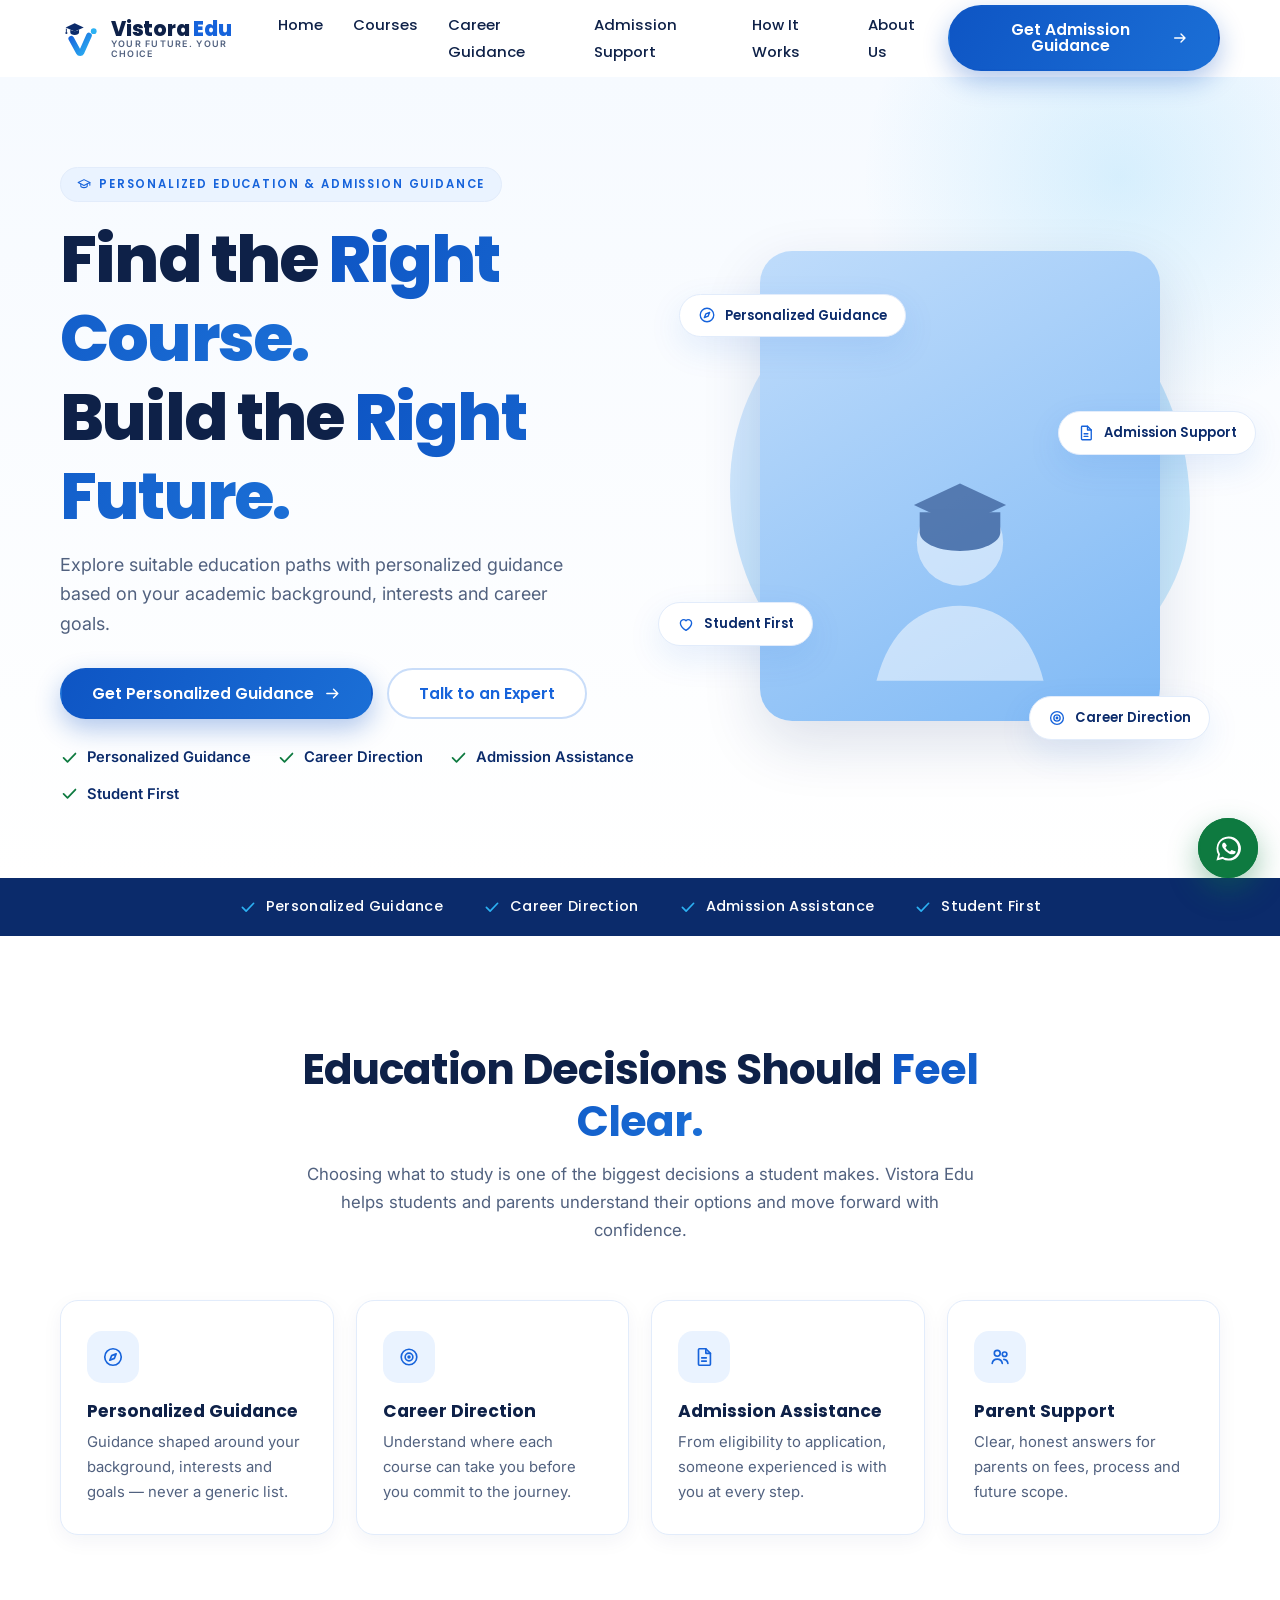
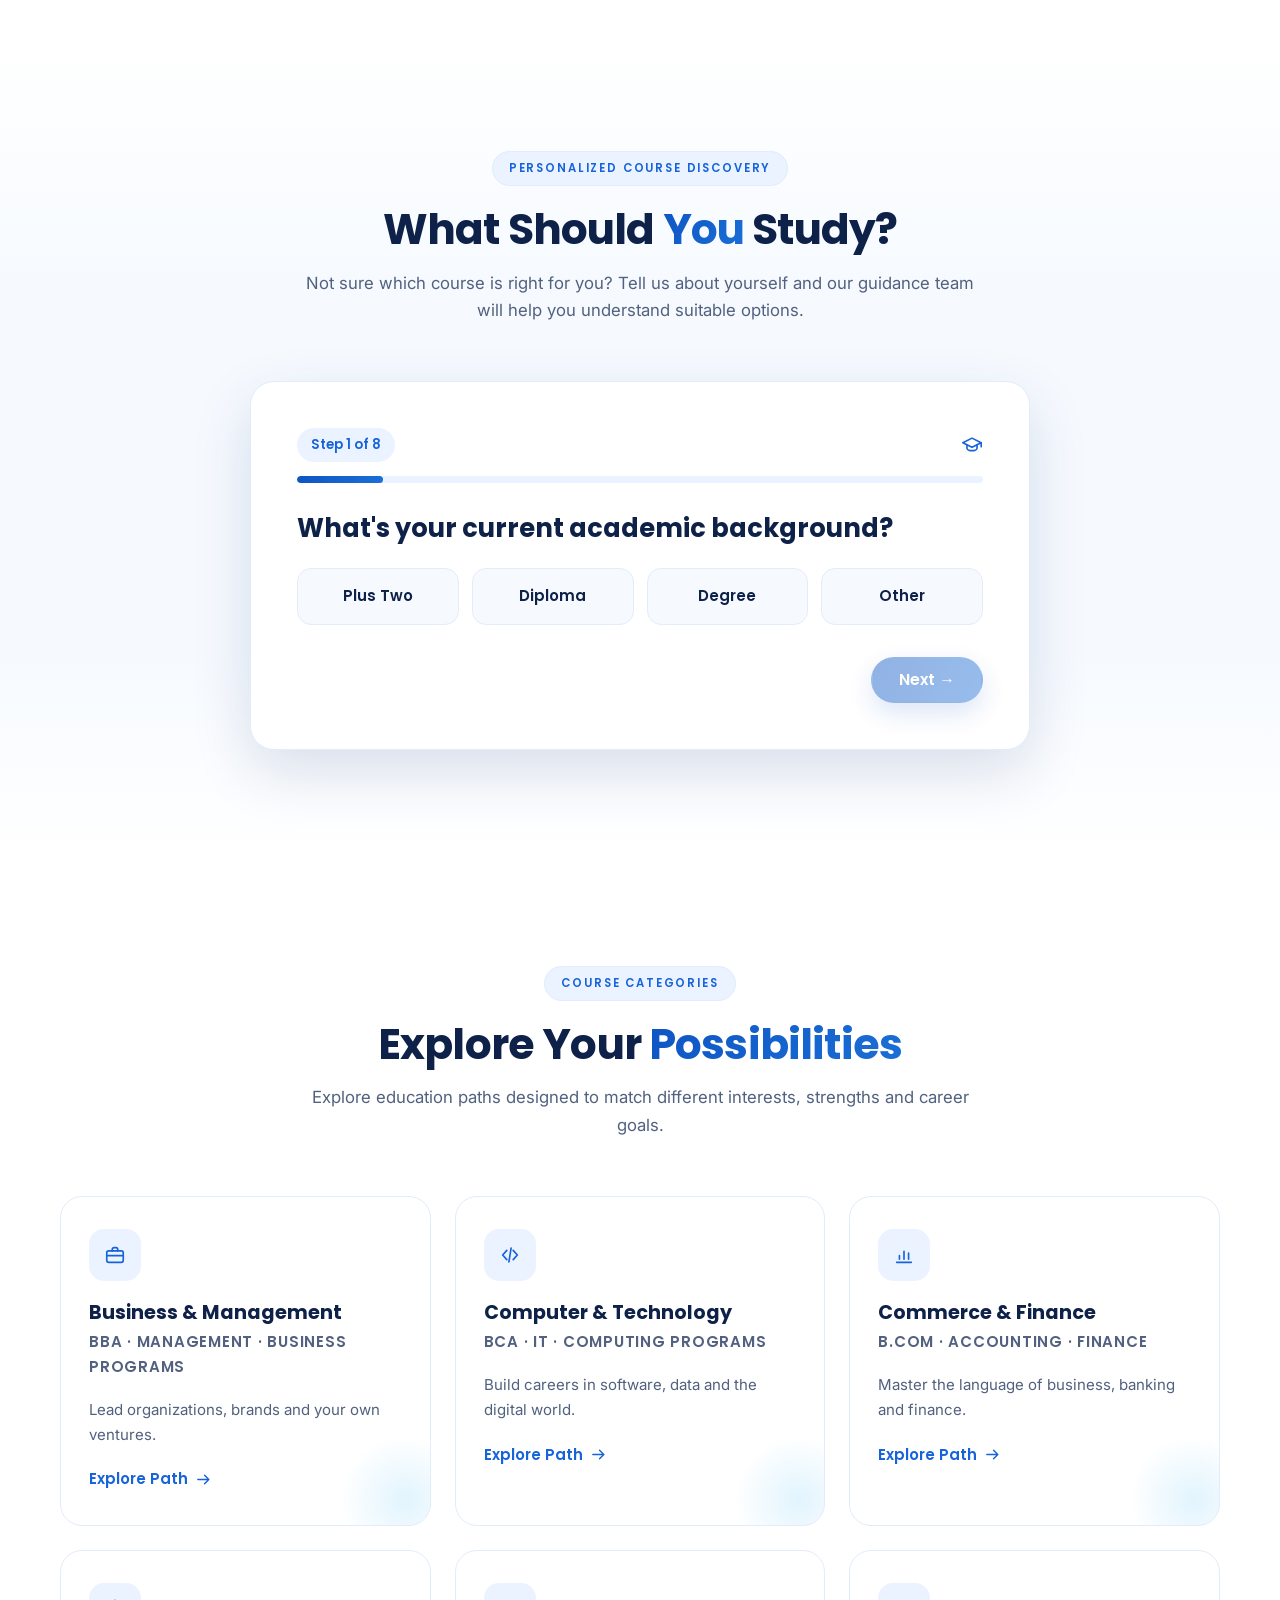
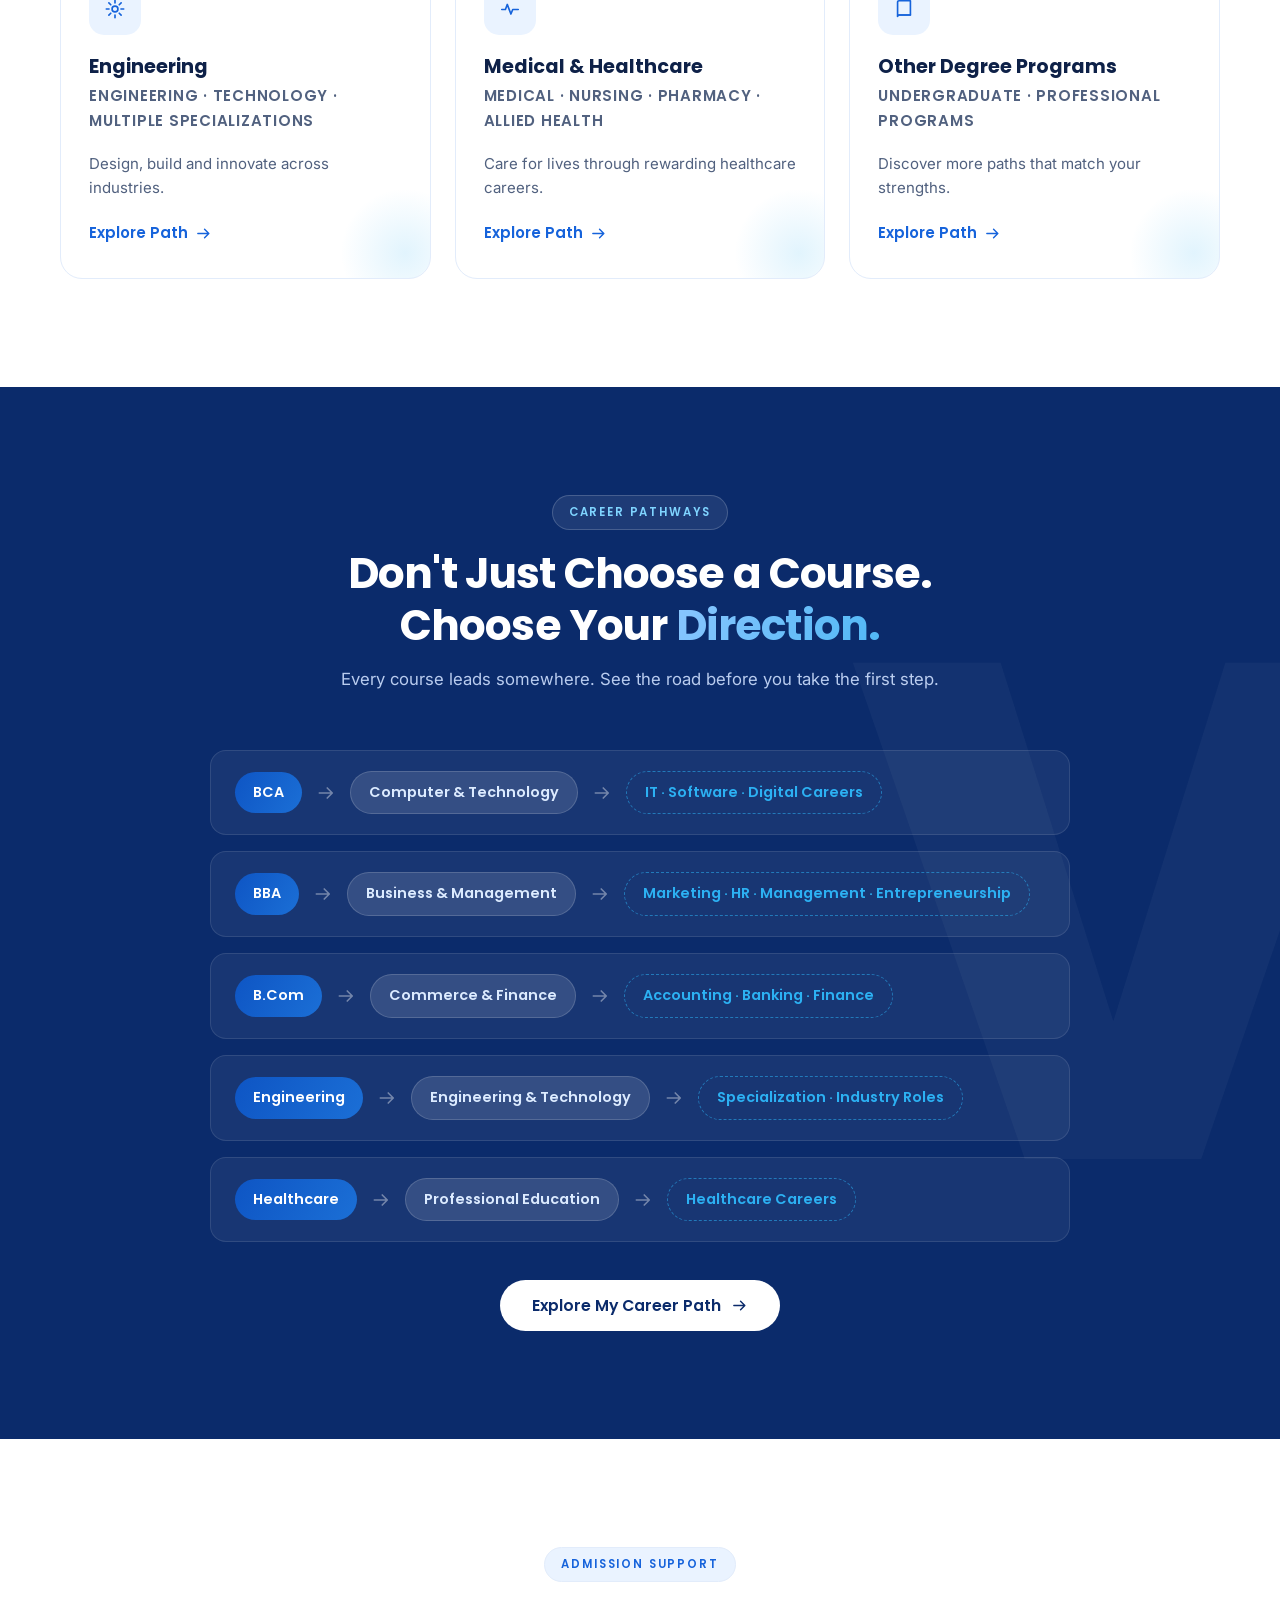
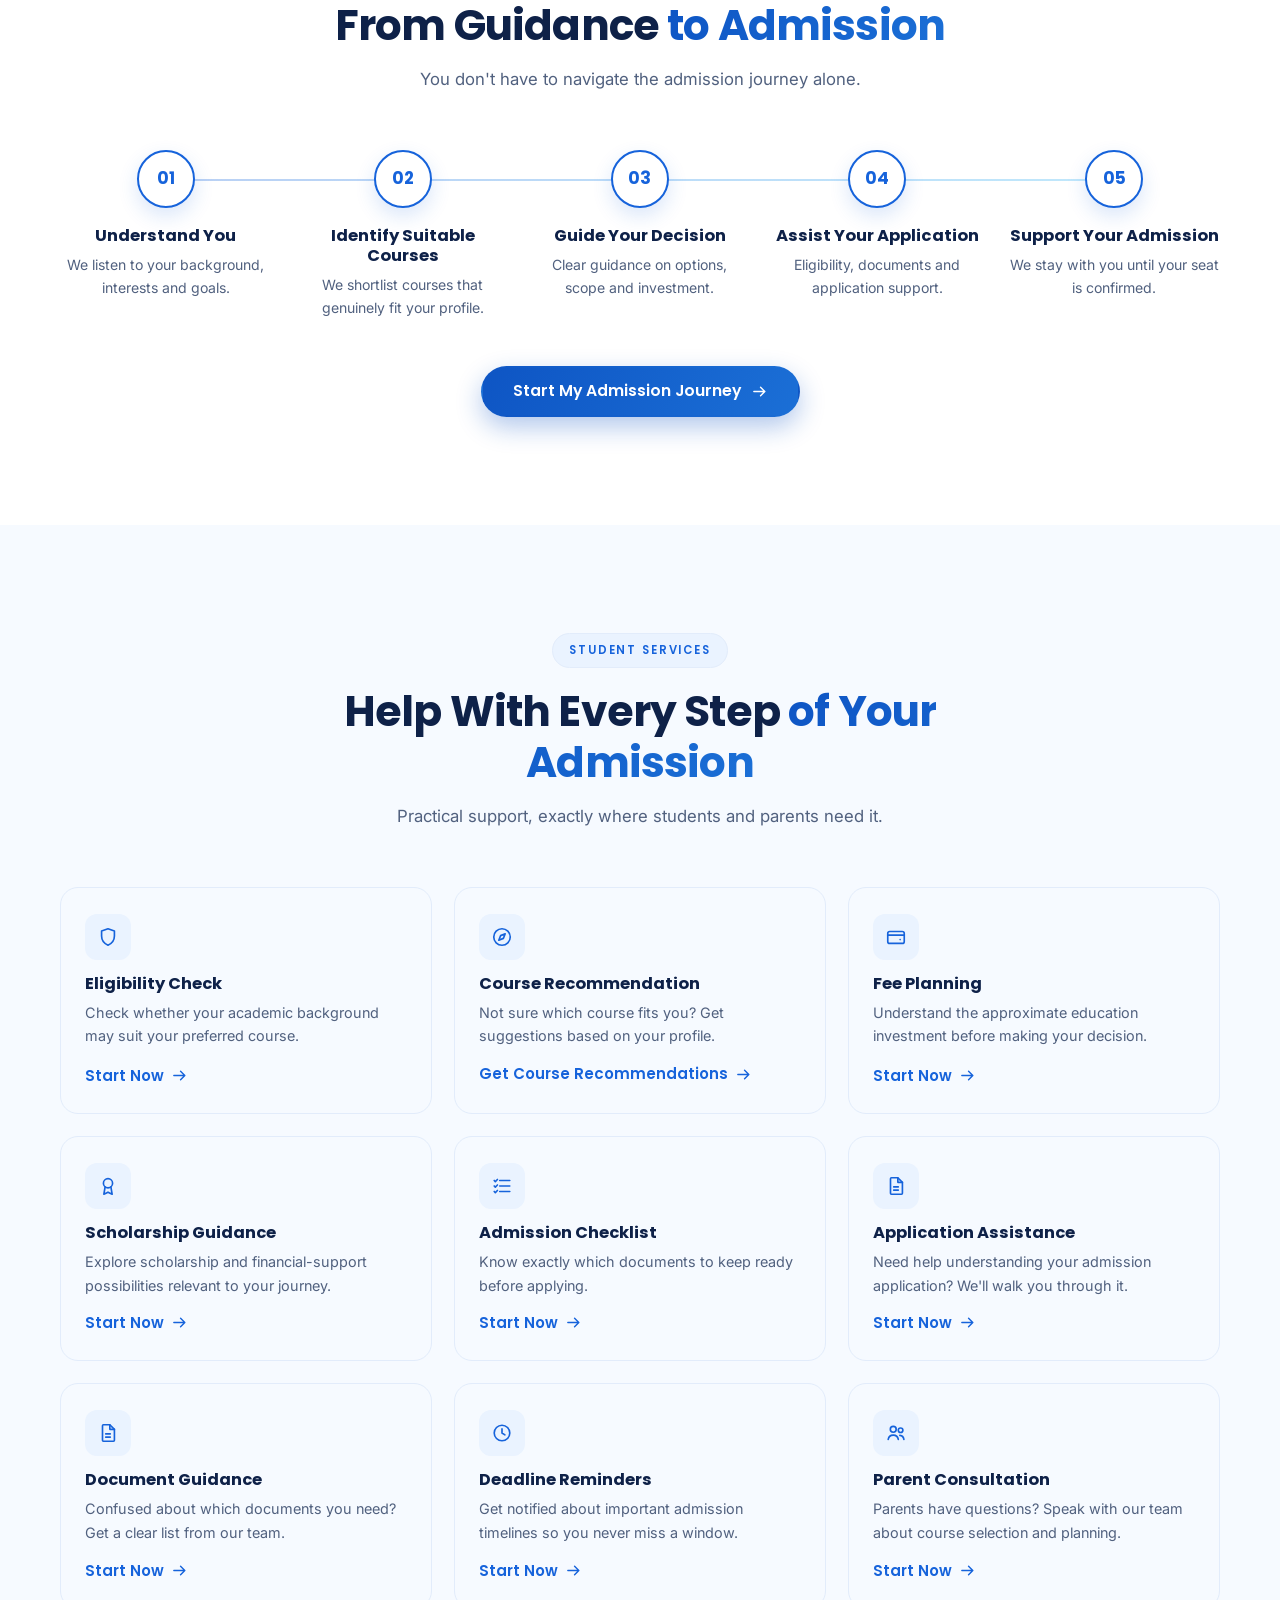
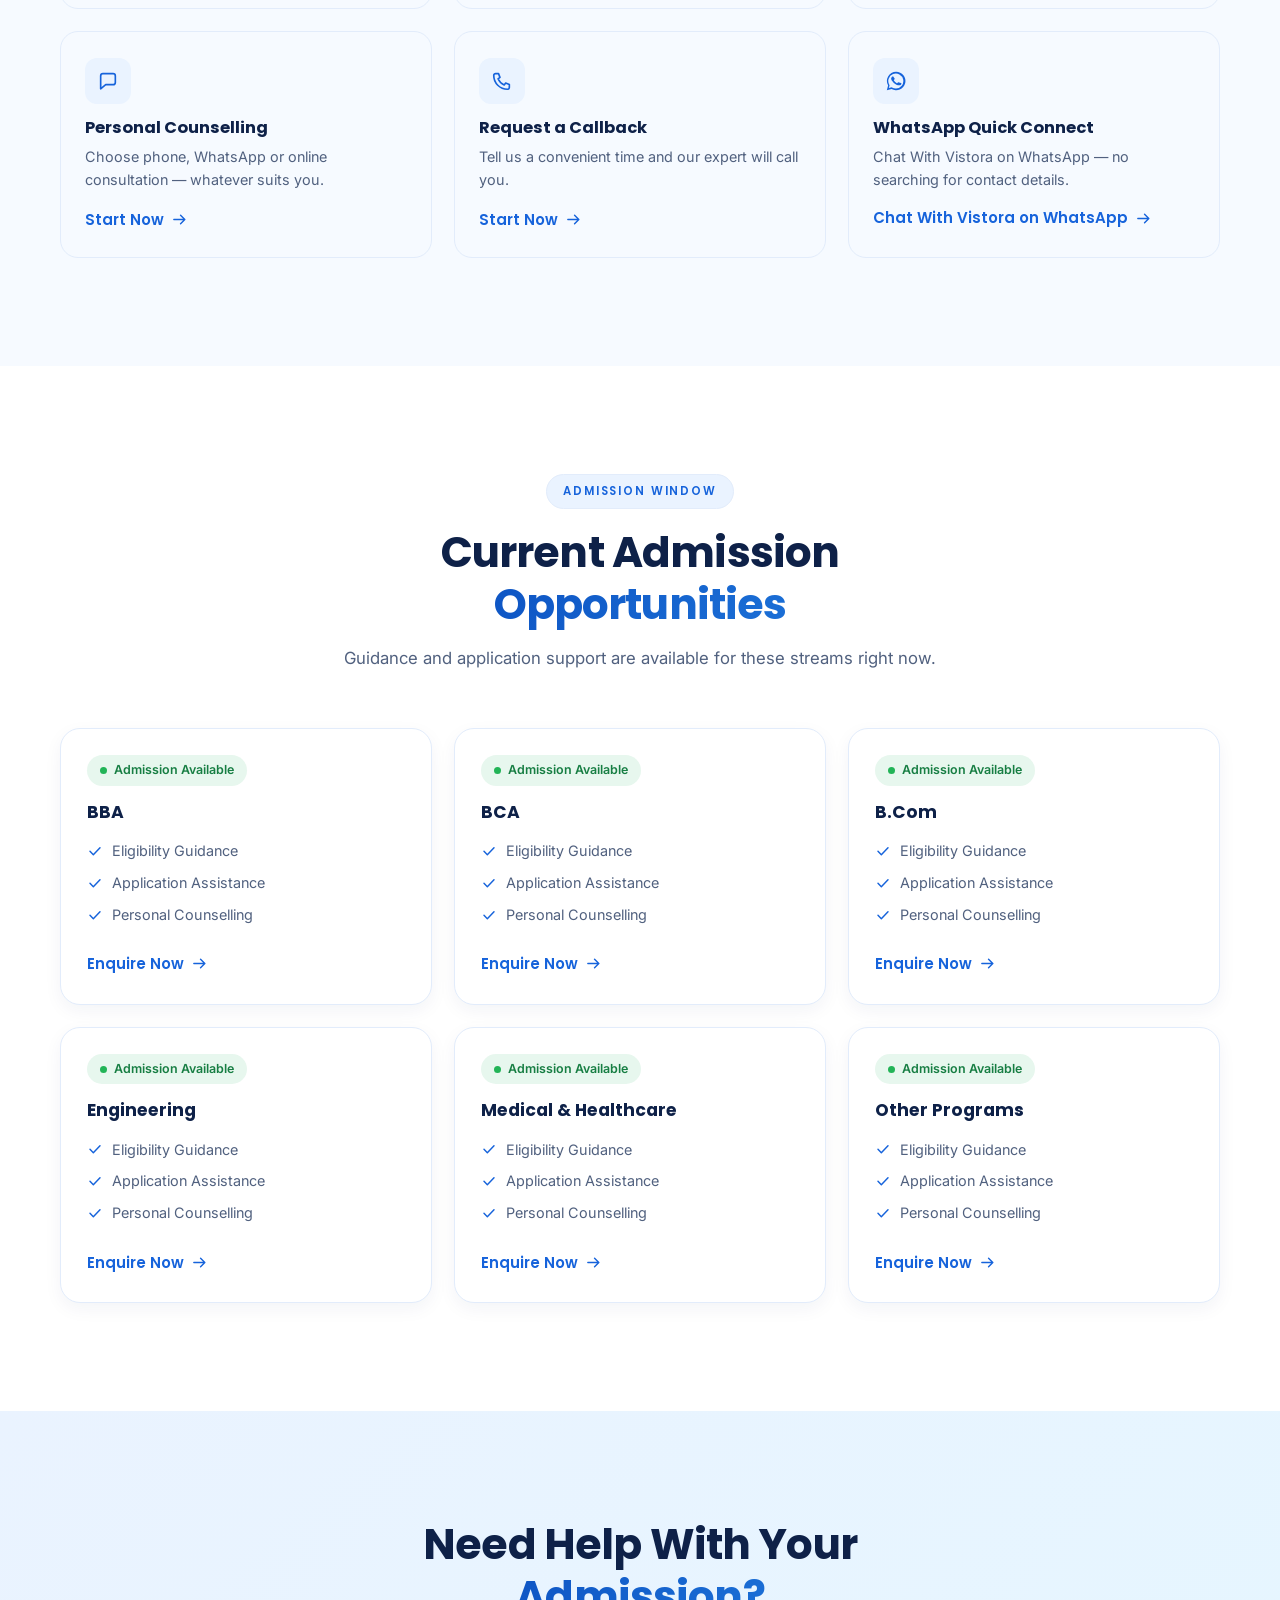
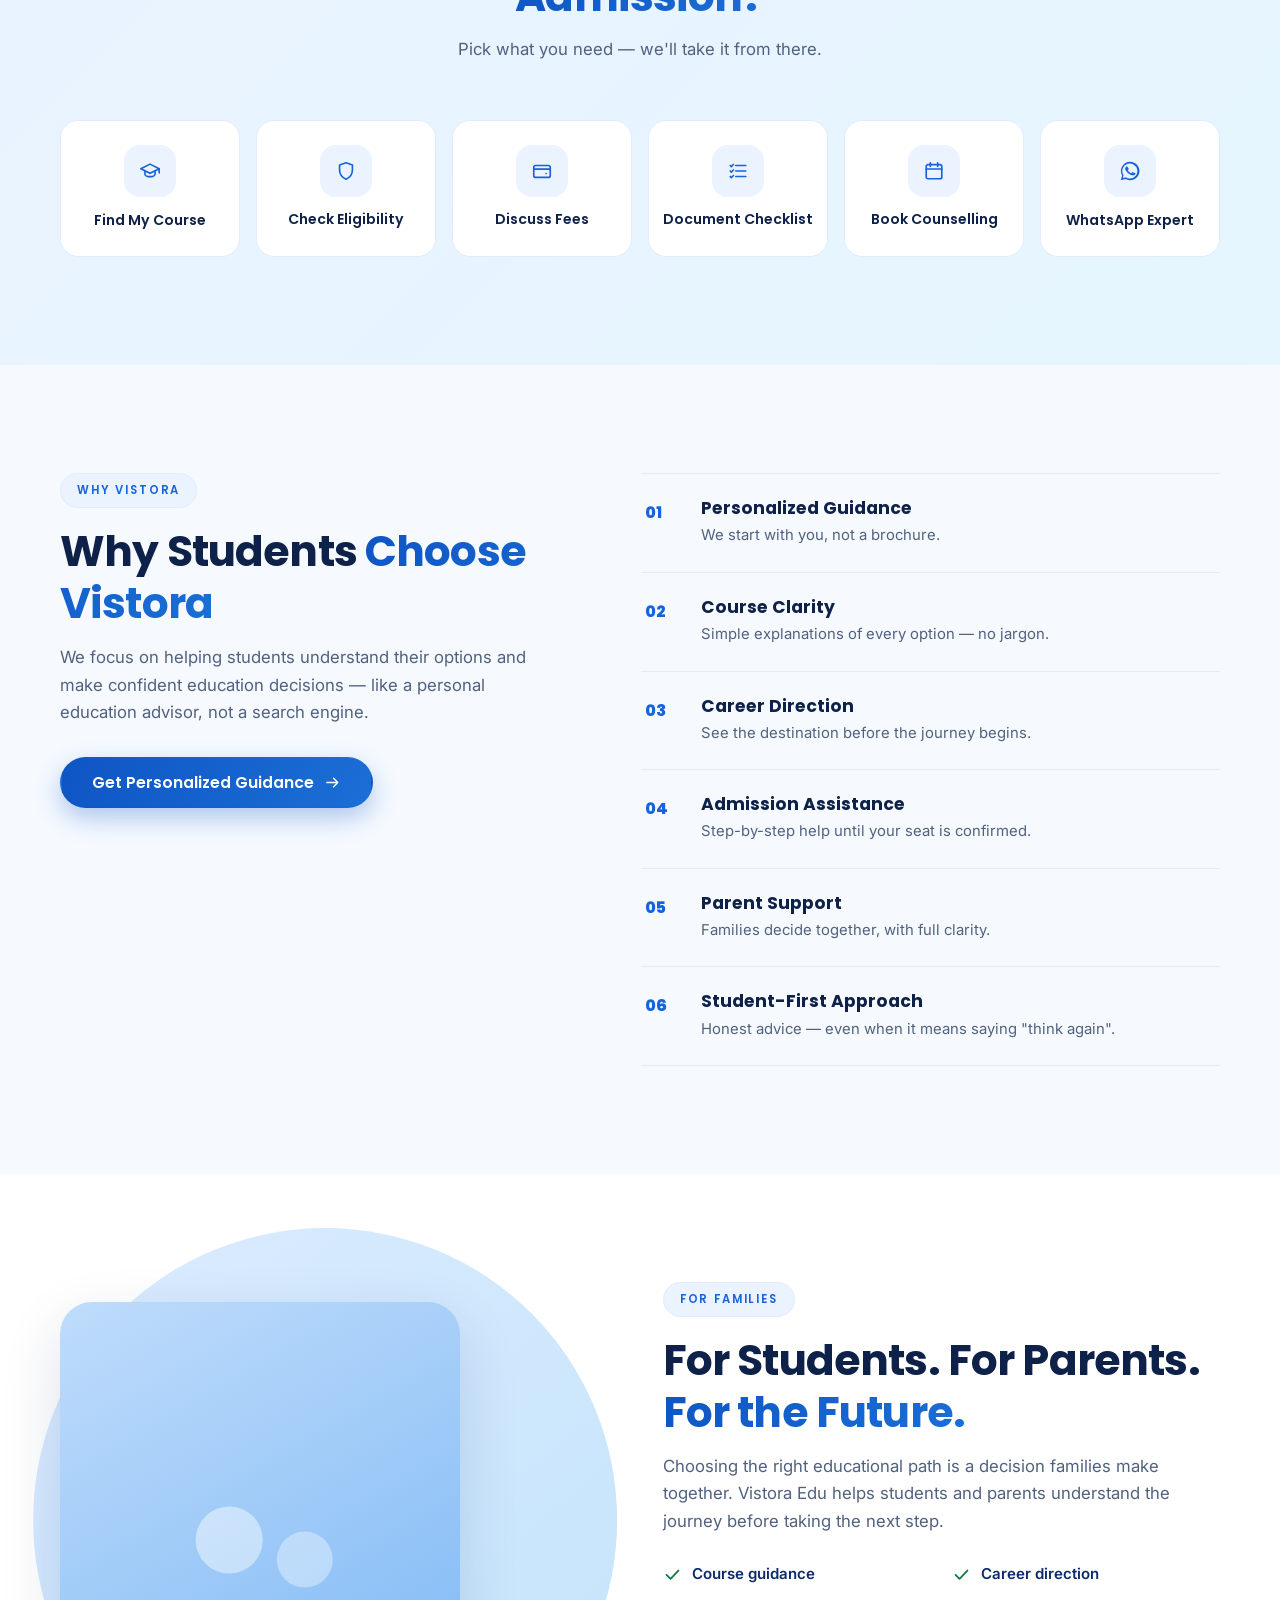
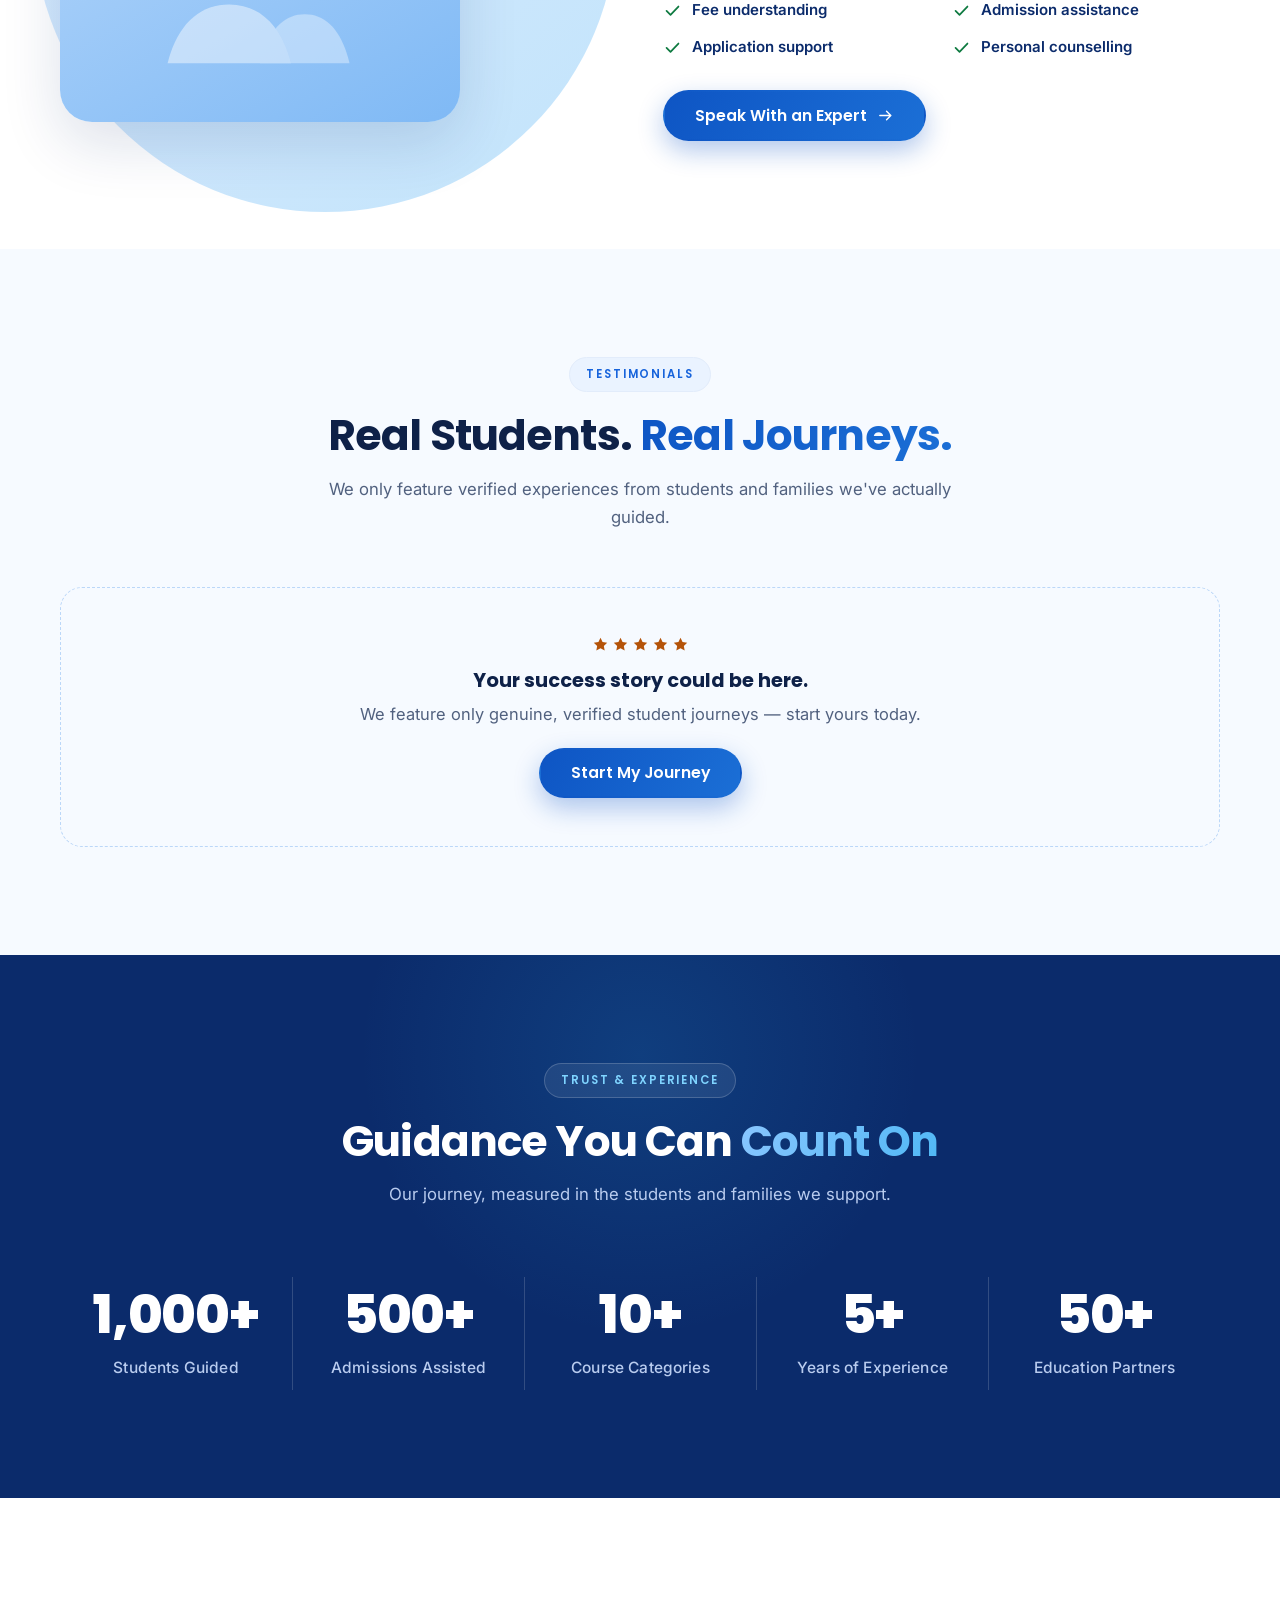
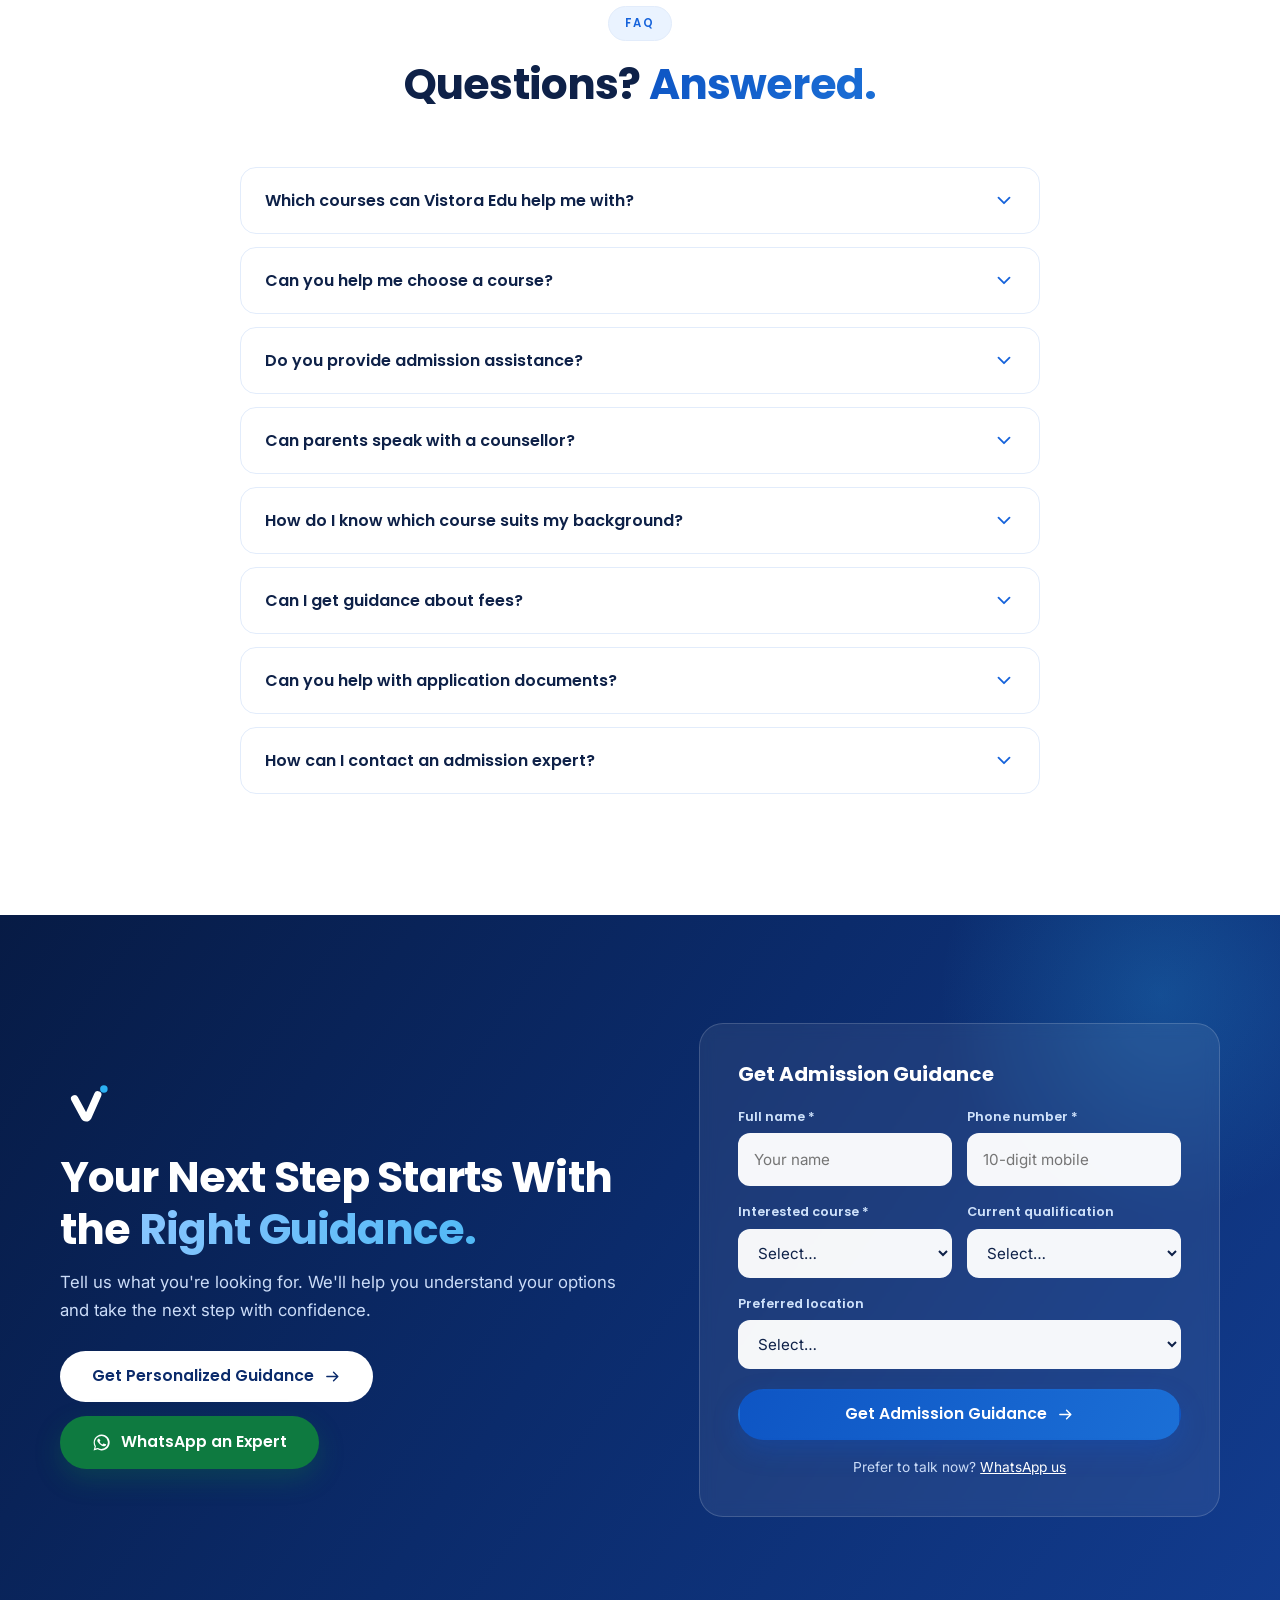
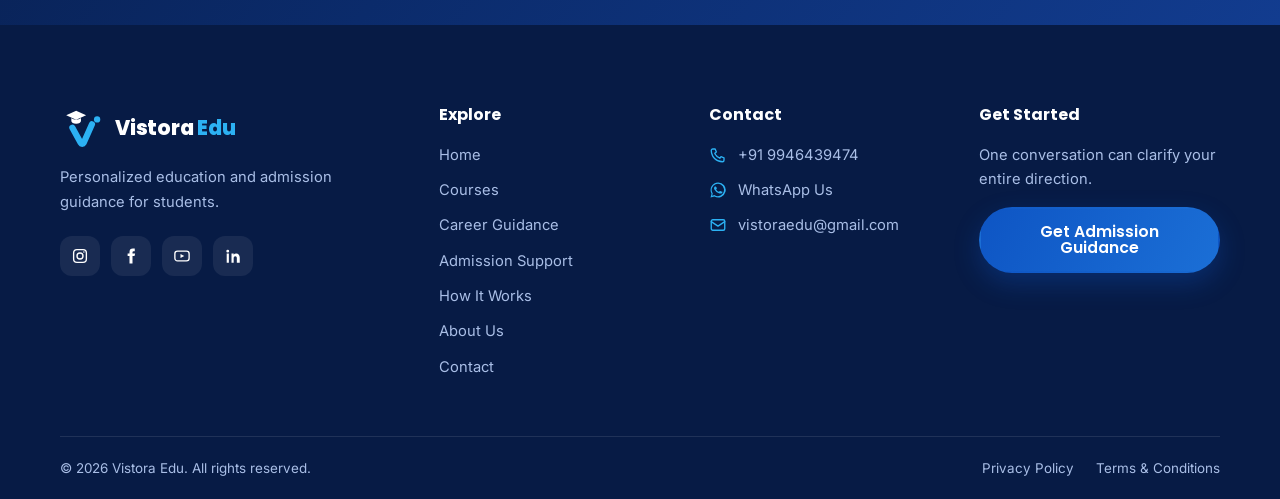
==== commit 63911241: "Update index.html" ====
--- a/index.html
+++ b/index.html
@@ -838,11 +838,11 @@
    ═══════════════════════════════════════════════════════════════ */
 const CONFIG = {
   // ⚠ REPLACE with your real WhatsApp number (country code, no + or spaces)
-  wa: "910000000000",
+  wa: "+91 9946439474",
   // ⚠ REPLACE with your real phone / email
-  phoneDisplay: "+91 00000 00000",
-  phoneRaw: "+910000000000",
-  email: "hello@vistoraedu.com",
+  phoneDisplay: "+91 9946439474",
+  phoneRaw: "+91 9946439474",
+  email: "vistoraedu@gmail.com",
 
   // ⚠⚠⚠ EXAMPLE PLACEHOLDER VALUES — NOT REAL CLAIMS. ⚠⚠⚠
   // Replace each "v" with Vistora's VERIFIED figure before launch.
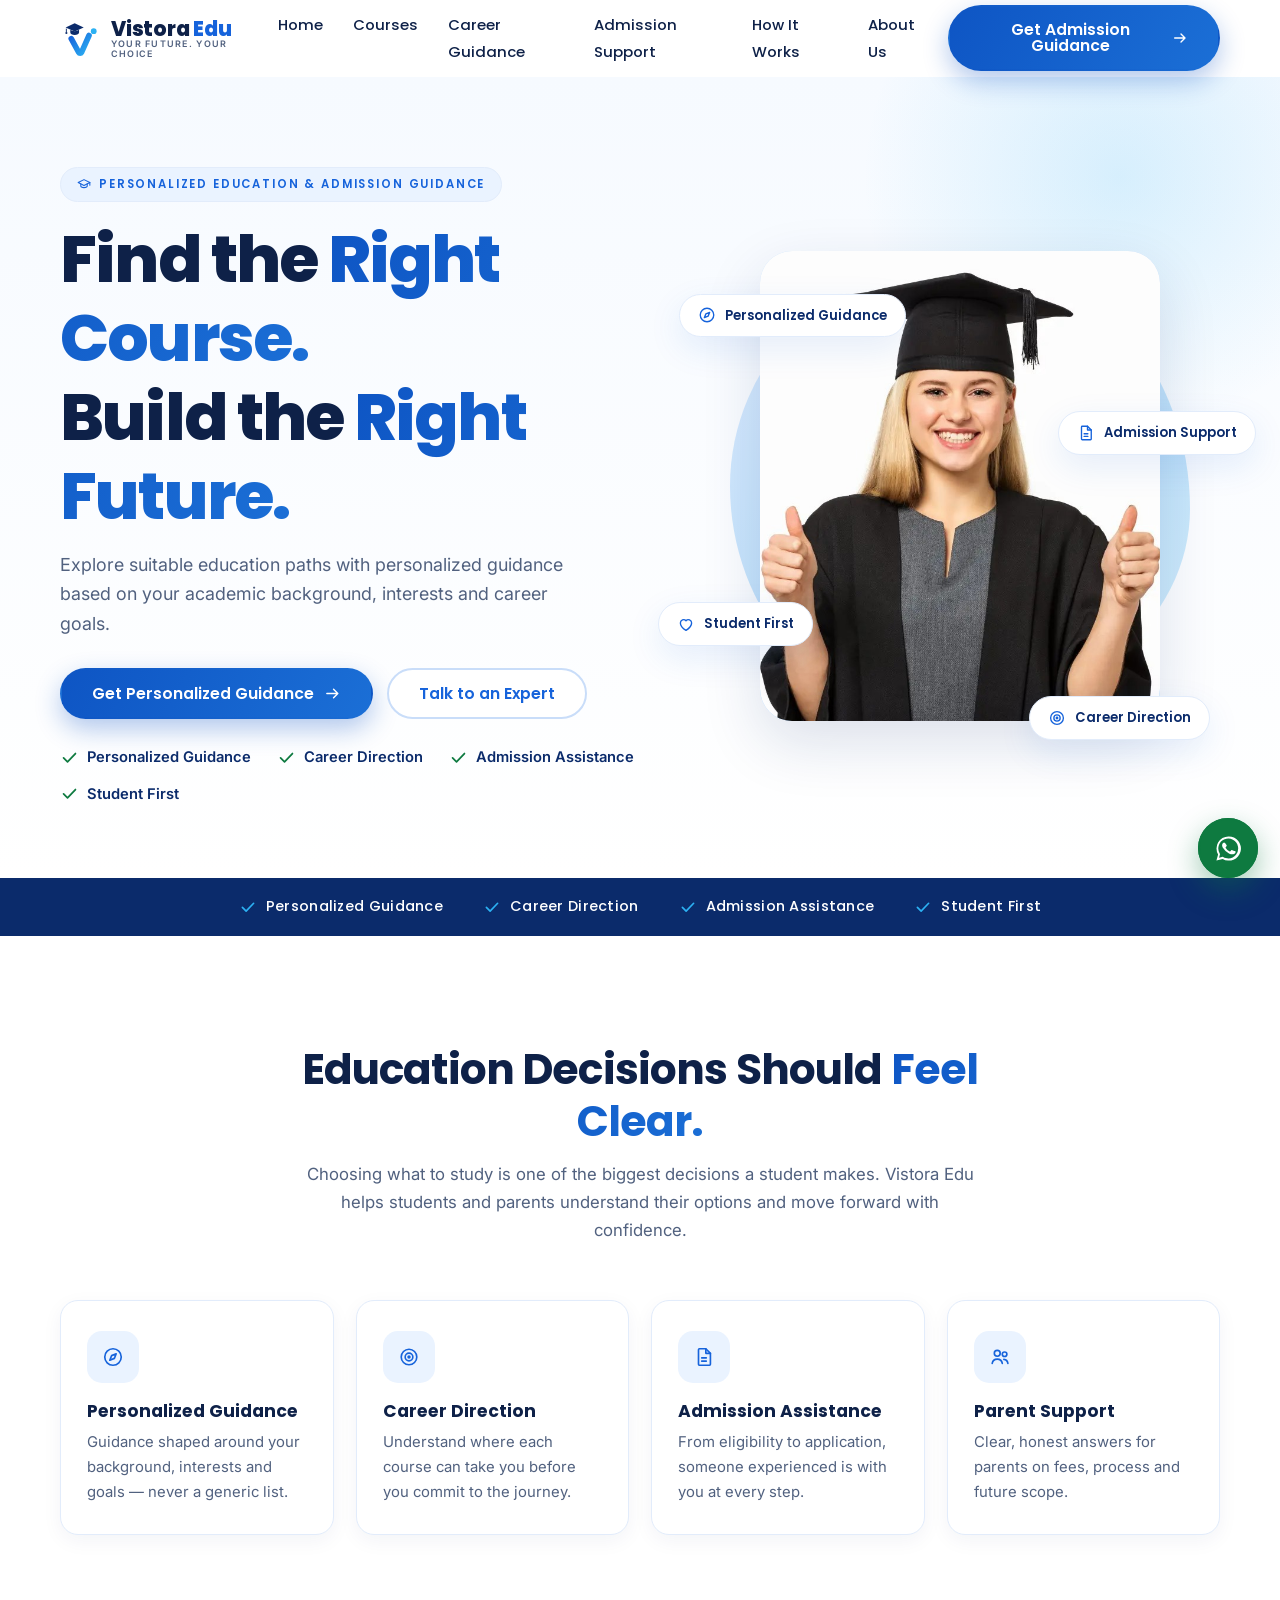
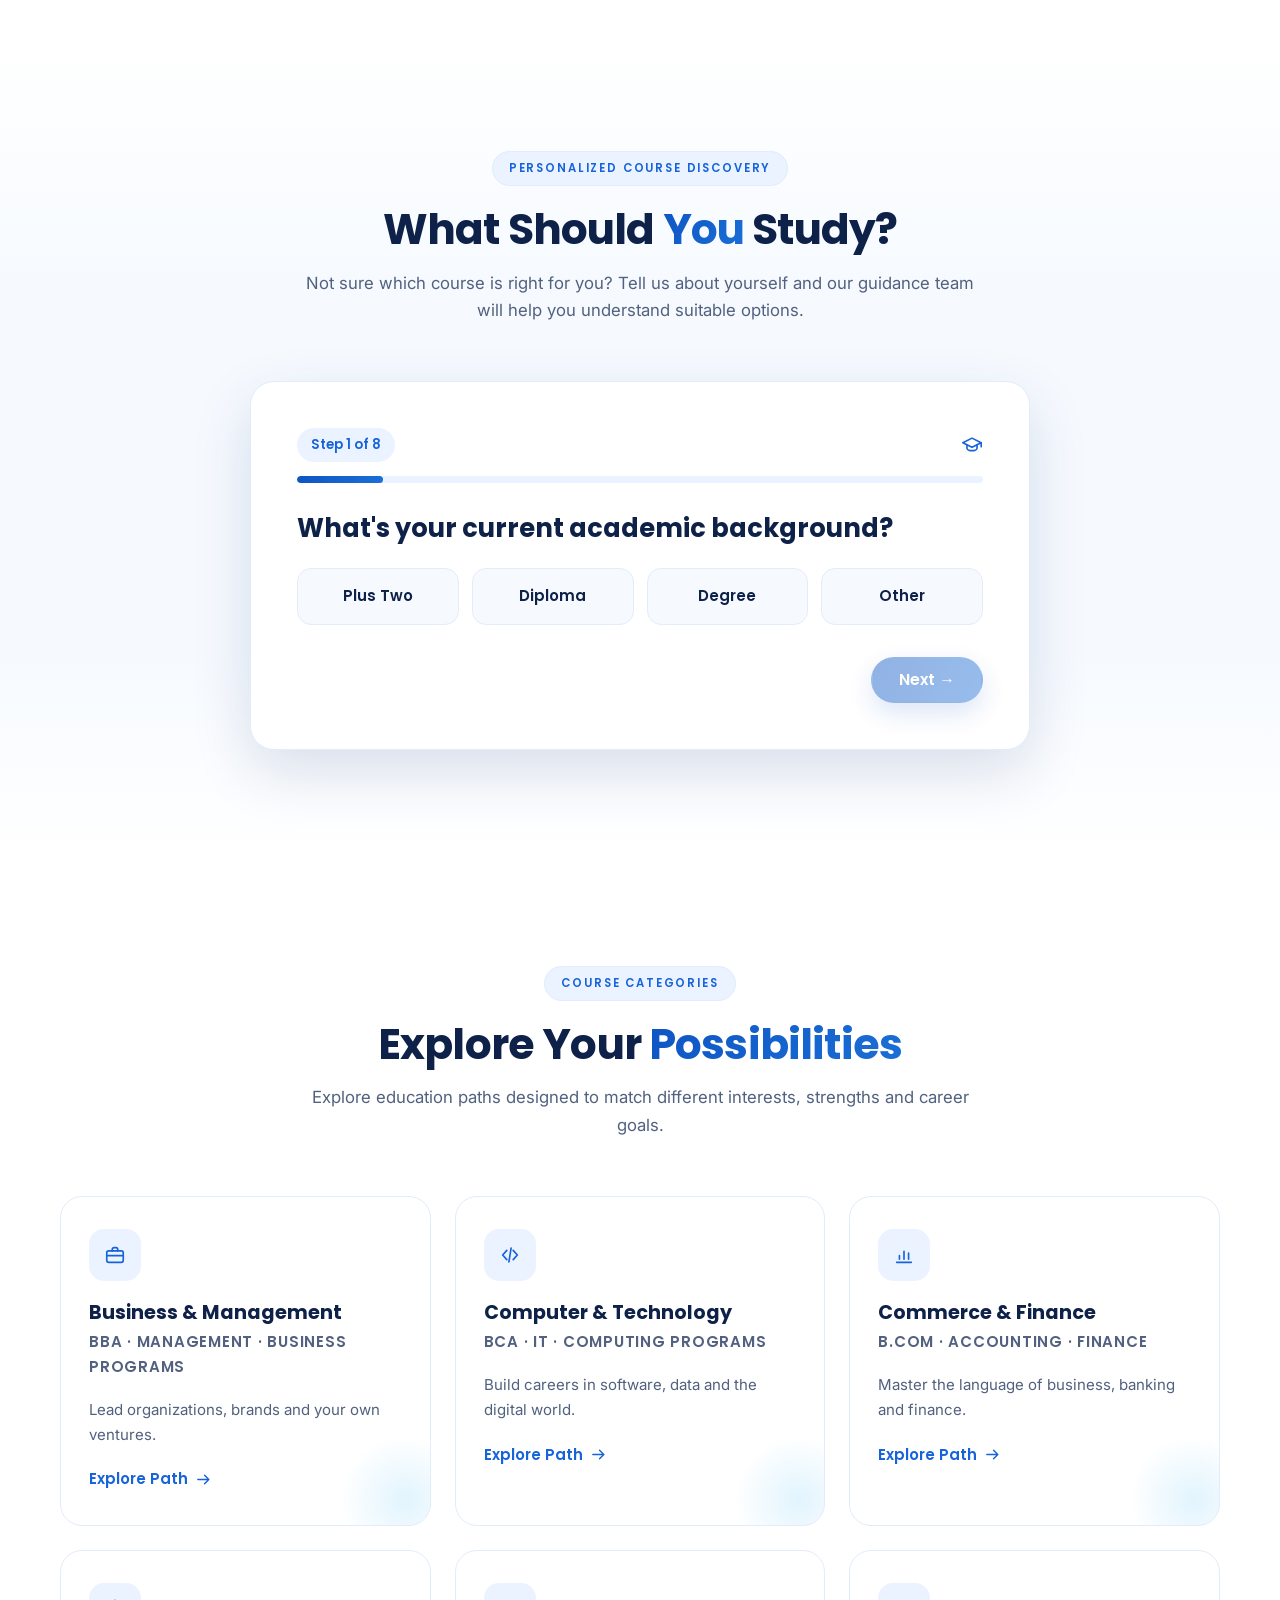
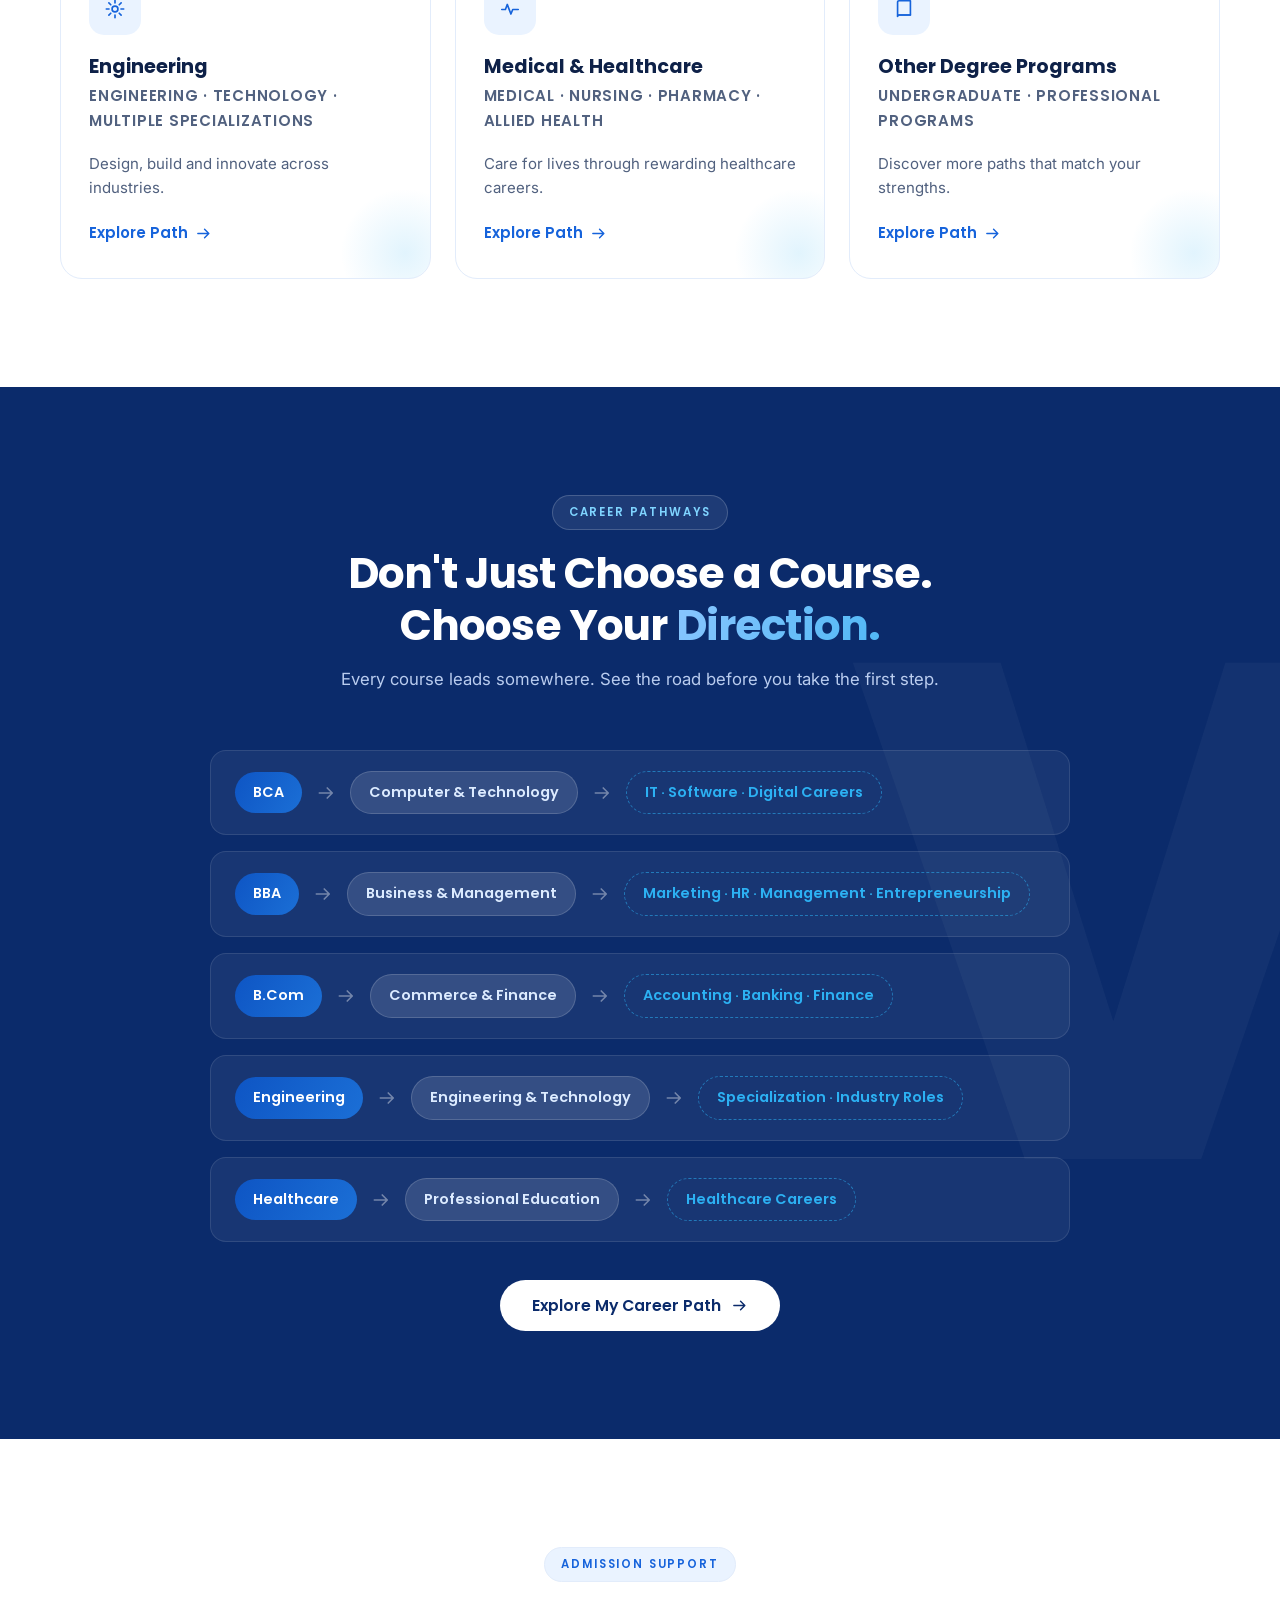
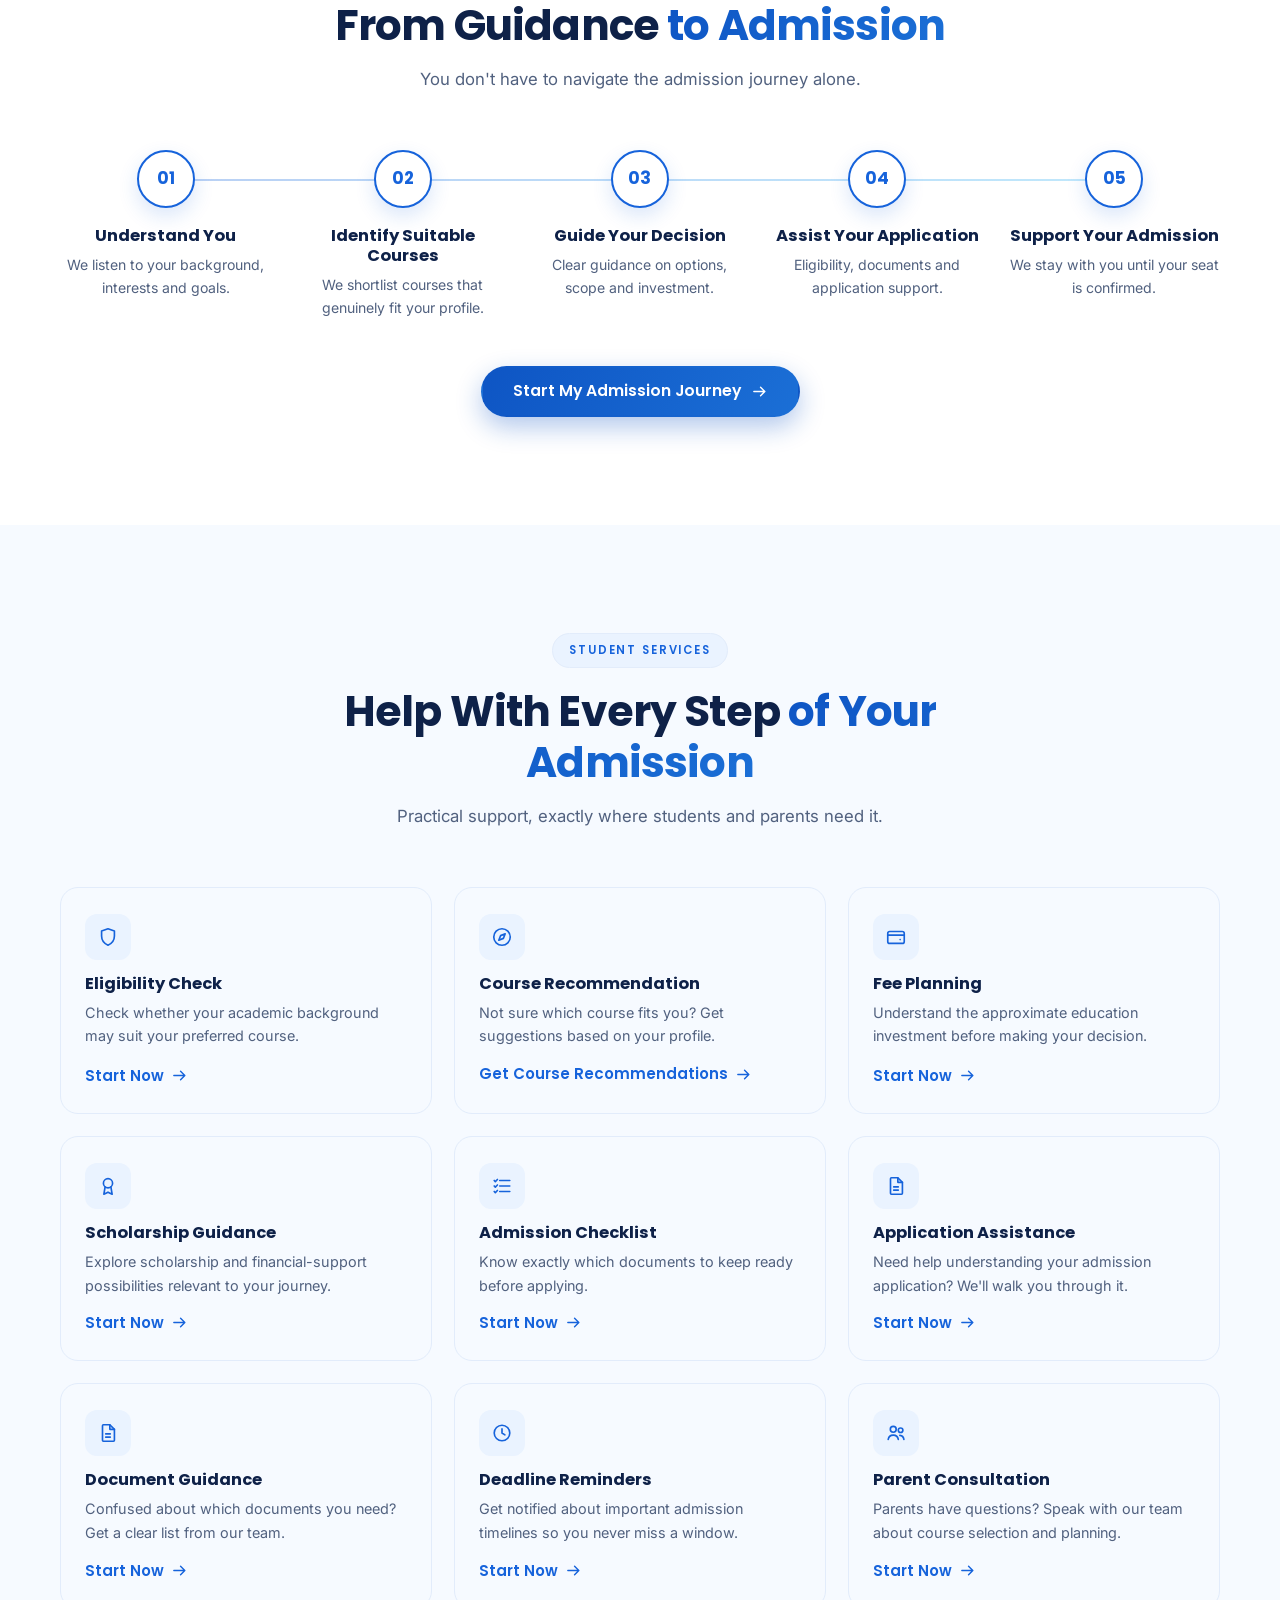
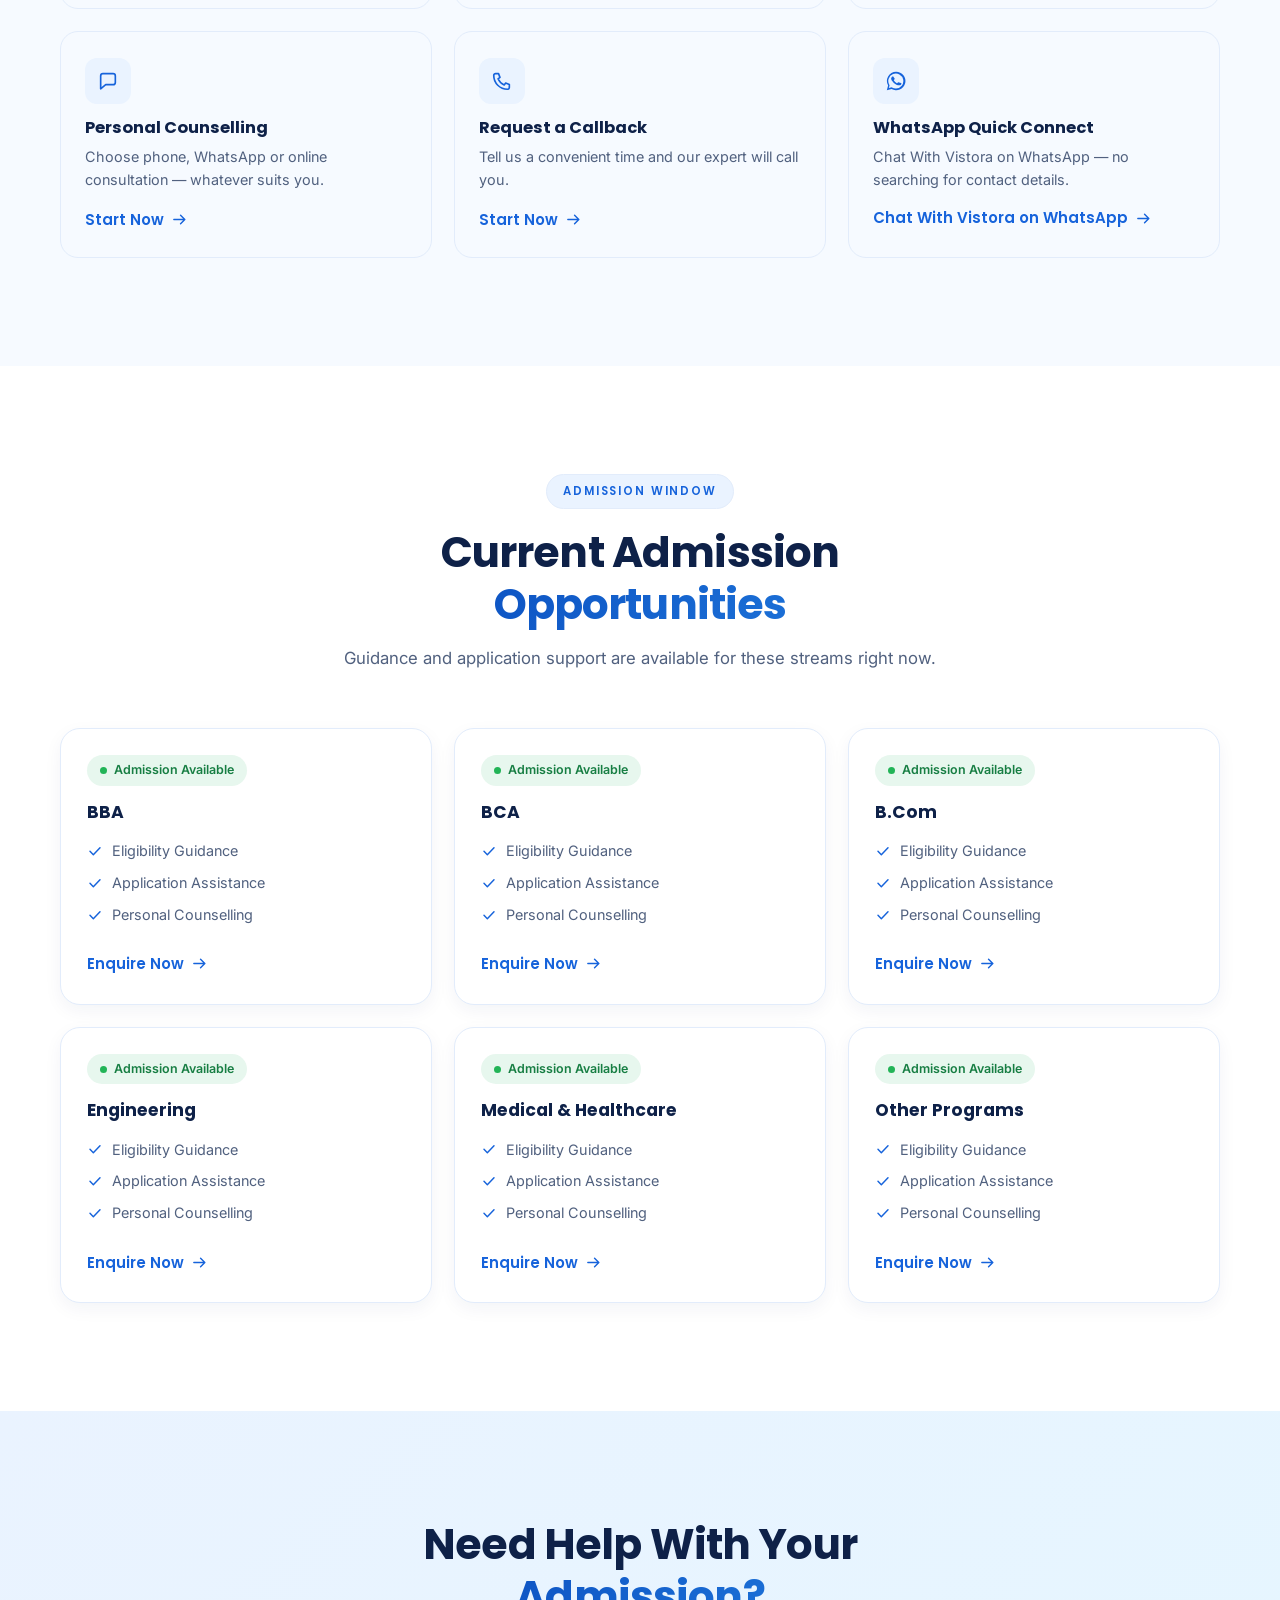
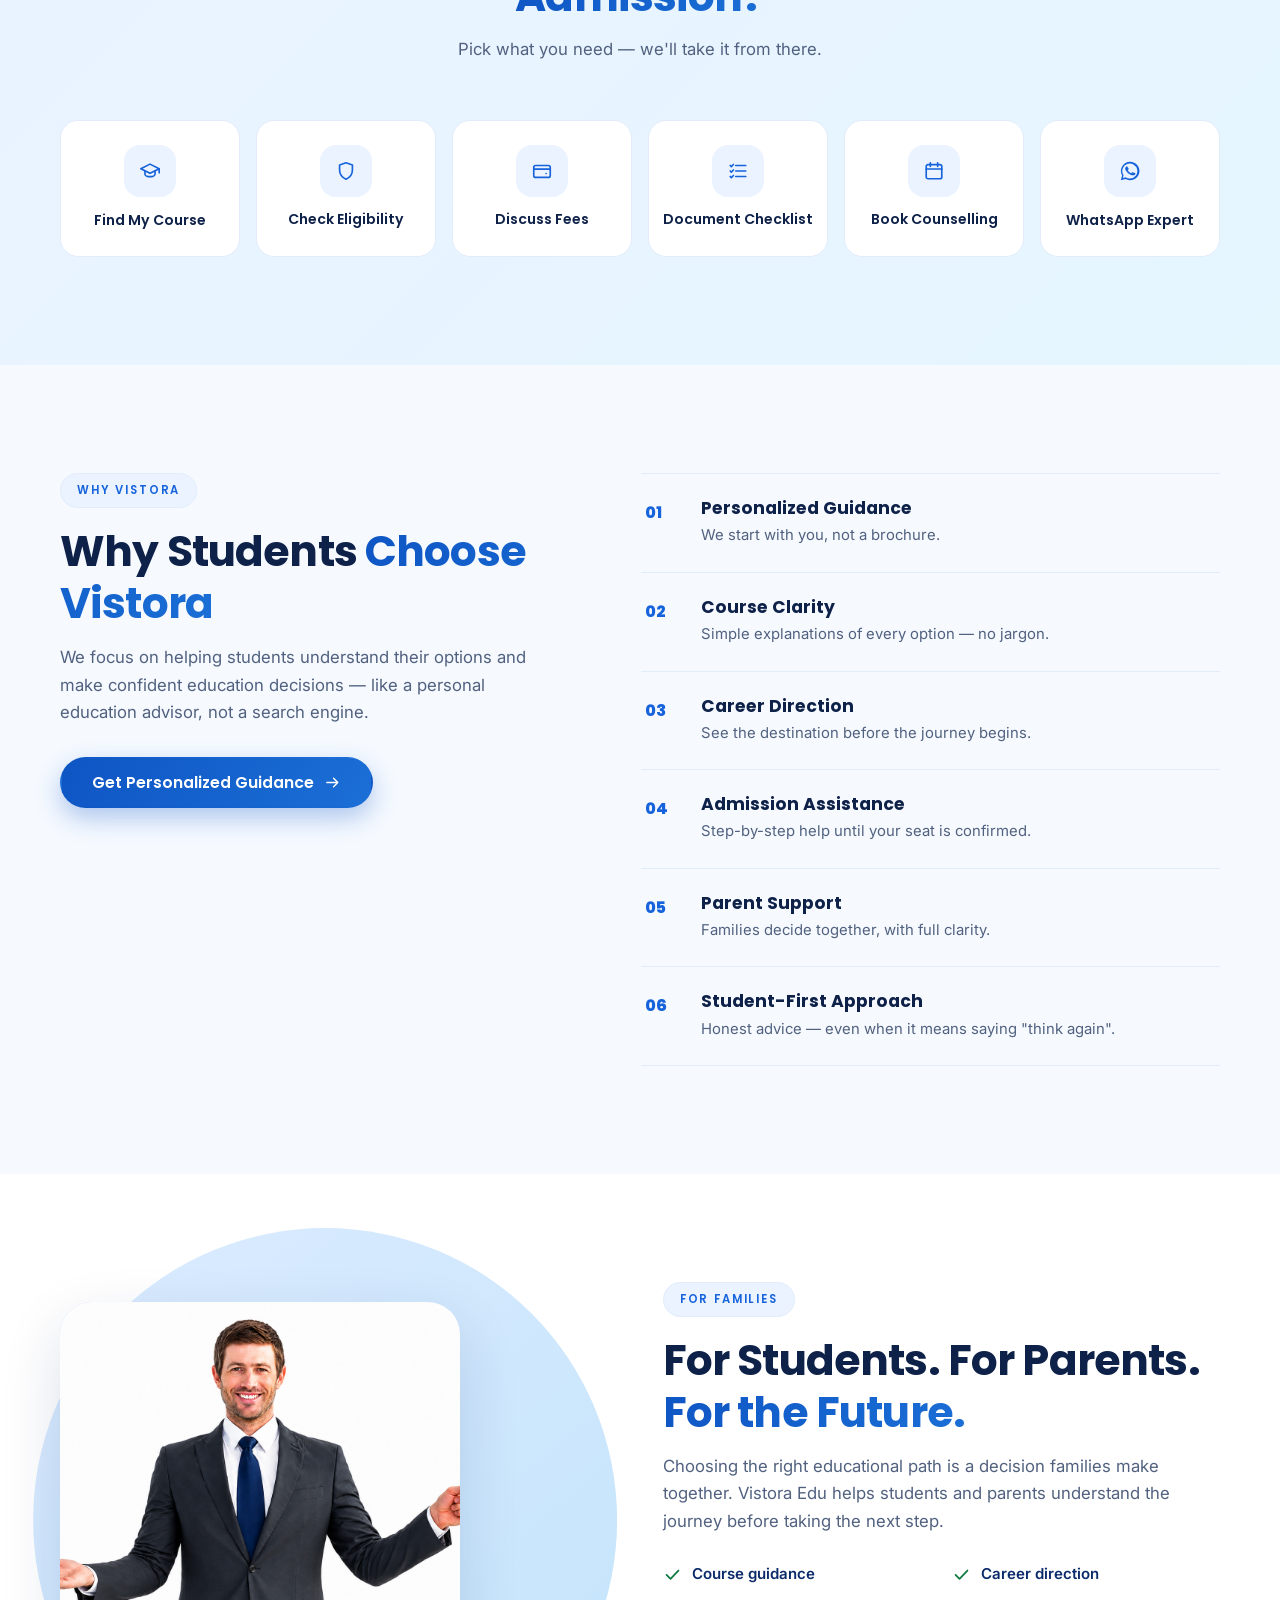
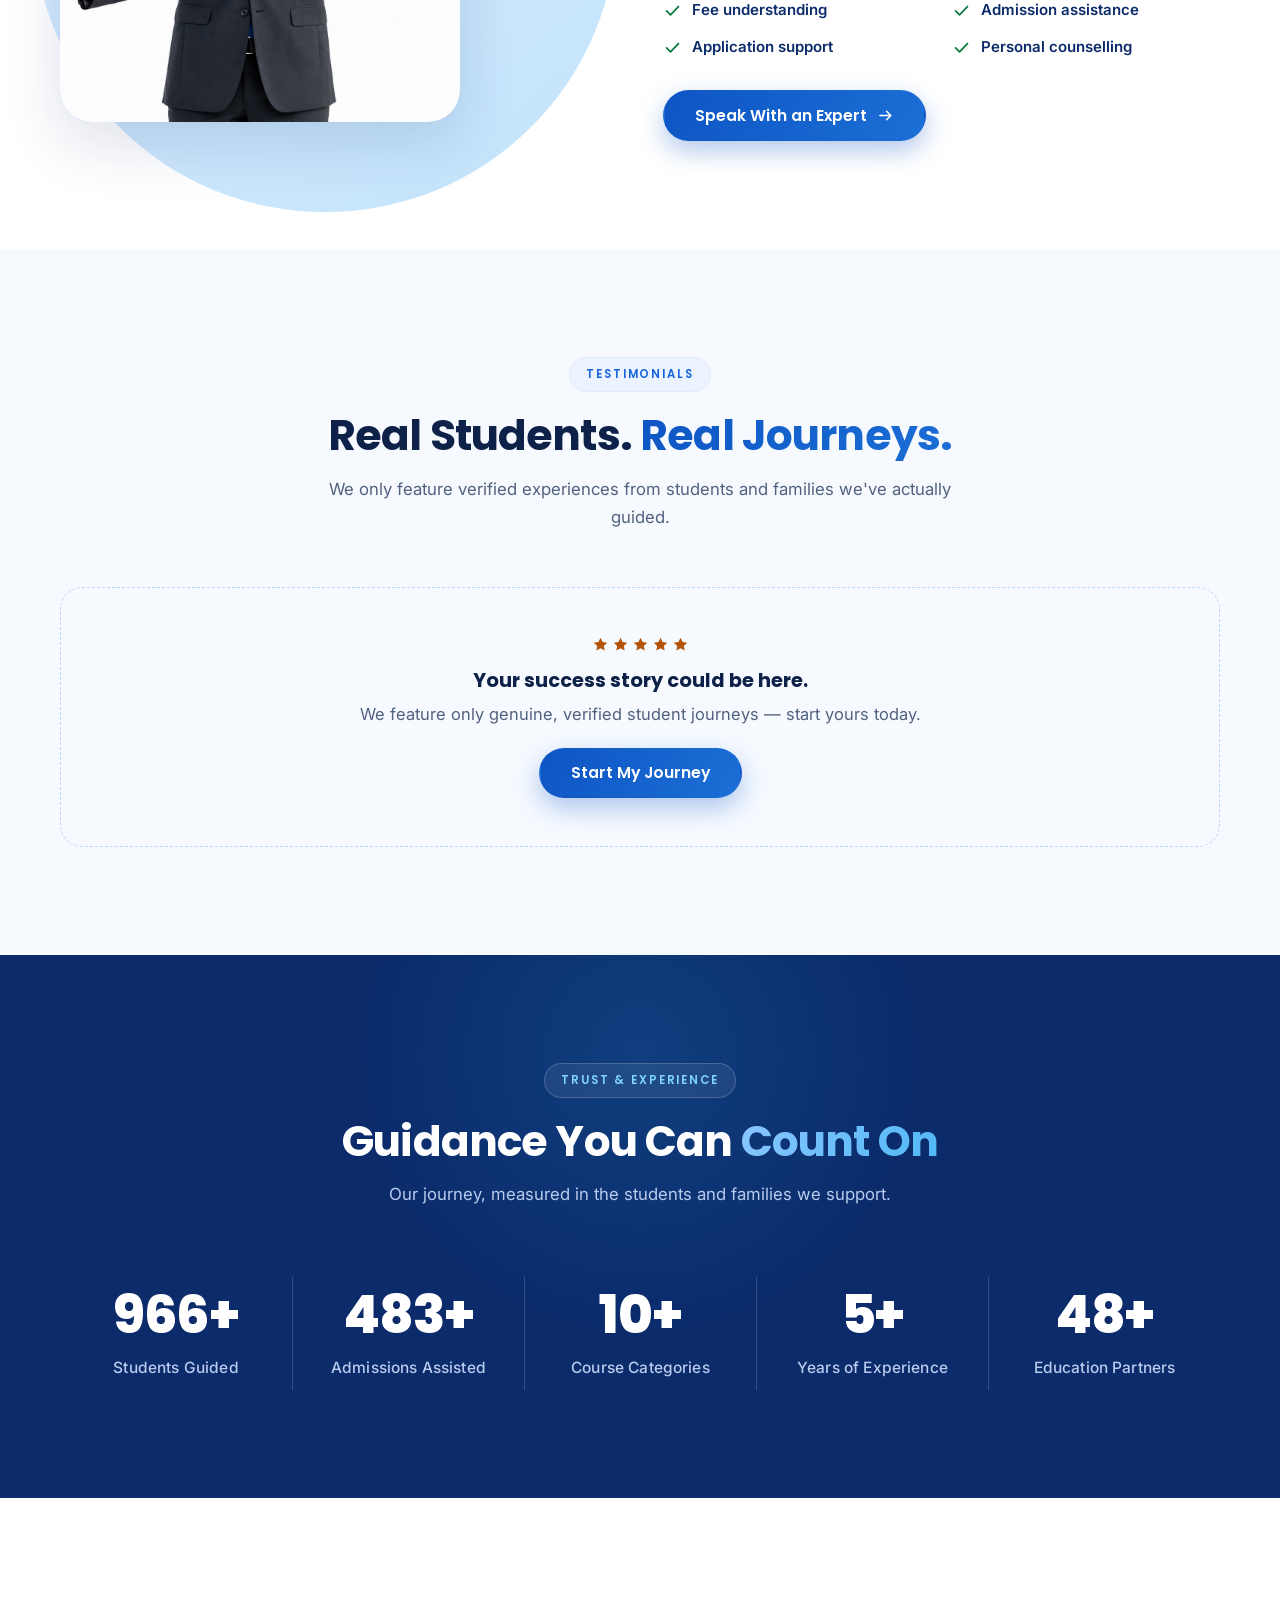
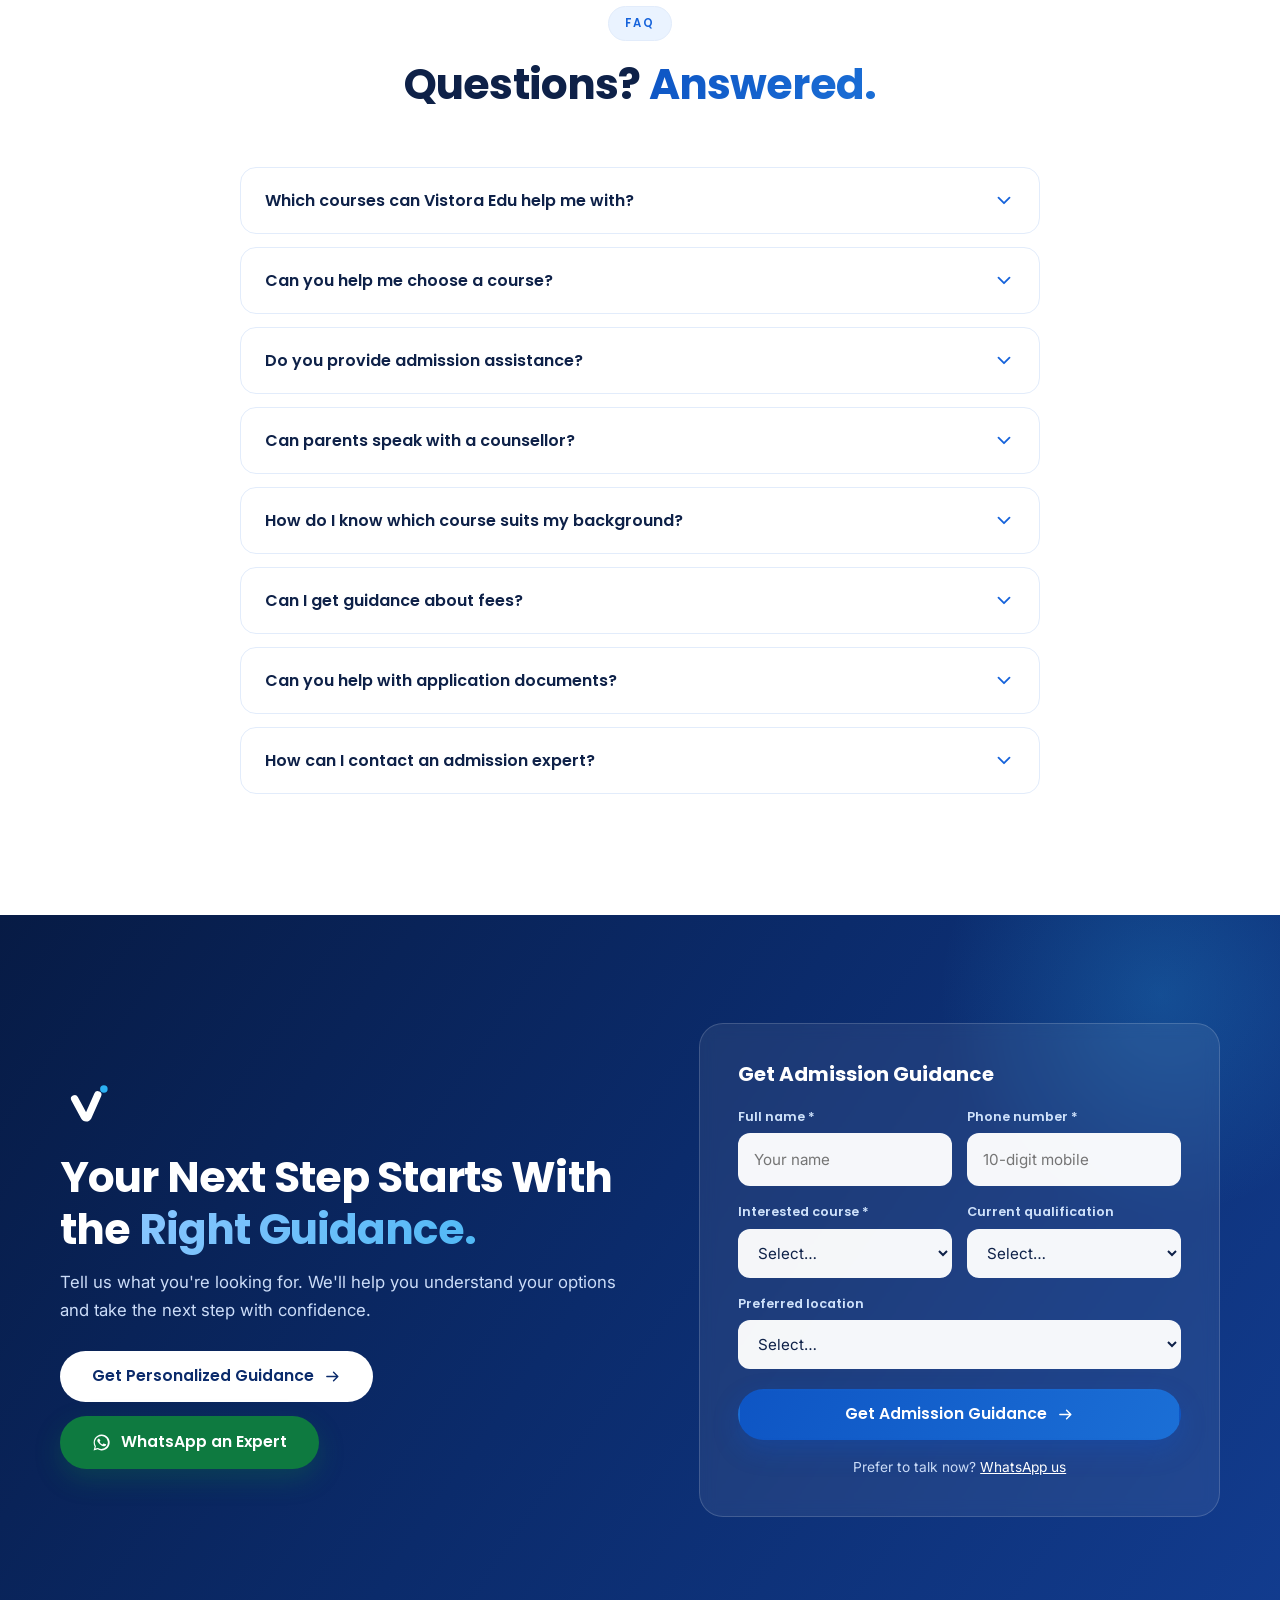
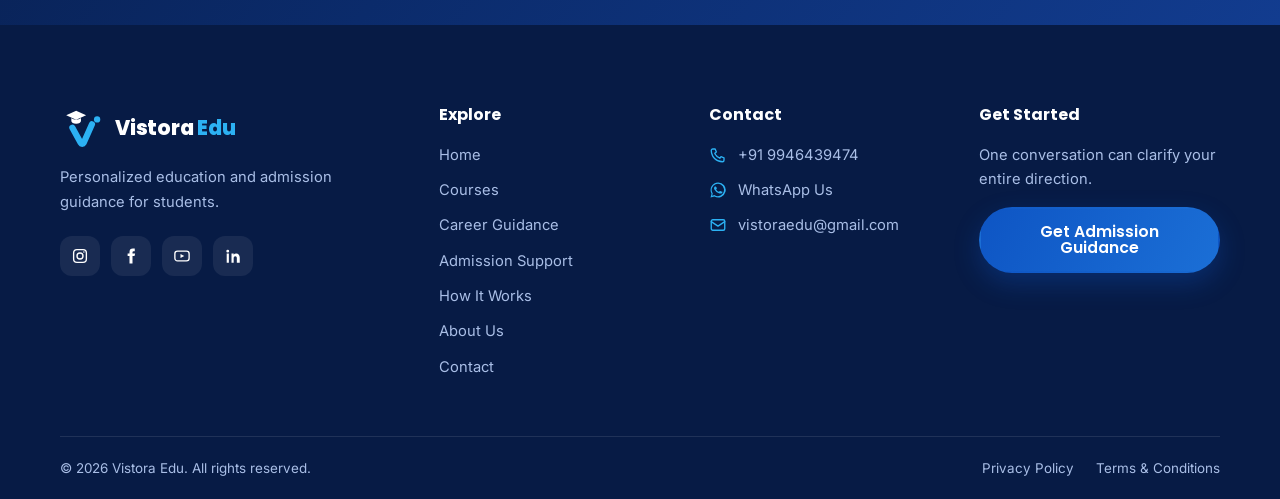
==== commit 76c52b80: "Update index.html" ====
--- a/index.html
+++ b/index.html
@@ -440,7 +440,7 @@
   <div class="container nav">
     <!-- To use your exact logo file instead of this recreation:
          replace the <svg> below with:
-         <img src="assets/logo.png" alt="Vistora Edu logo" style="height:44px"> -->
+         <img src="vistora edu.jpg" alt="Vistora Edu logo" style="height:44px"> -->
     <a class="brand" href="#home" aria-label="Vistora Edu — Home">
       <svg class="brand-mark" viewBox="0 0 64 64" aria-hidden="true">
         <defs><linearGradient id="bm" x1="0" y1="0" x2="1" y2="1"><stop offset="0" stop-color="#1663DB"/><stop offset="1" stop-color="#2CB1F3"/></linearGradient></defs>
@@ -504,7 +504,7 @@
         <span class="art" aria-hidden="true">
           <svg viewBox="0 0 200 200" width="72%" style="opacity:.5"><circle cx="100" cy="76" r="30" fill="#fff"/><path d="M42 172c9-35 30-52 58-52s49 17 58 52z" fill="#fff"/><path d="M68 50 100 35l32 15-32 15z" fill="#0B2B6B"/><path d="M72 55v14c0 7 12 13 28 13s28-6 28-13V55" fill="#0B2B6B"/></svg>
         </span>
-        <img src="https://images.unsplash.com/photo-1523240795612-9a054b0db644?auto=format&fit=crop&w=900&q=70" alt="Confident student ready to choose the right course for her future" loading="eager" onerror="this.remove()">
+        <img src="college-student-wearing-graduation-gown-gesturing-thumbs-up-portrait-mortar-board-against-white-background-horizontal-shot-35891504.jpeg" alt="Confident student ready to choose the right course for her future" loading="eager" onerror="this.remove()">
       </figure>
       <span class="fbadge fb1"><svg class="ic"><use href="#i-compass"/></svg> Personalized Guidance</span>
       <span class="fbadge fb2"><svg class="ic"><use href="#i-doc"/></svg> Admission Support</span>
@@ -675,7 +675,7 @@
       <span class="blob2" aria-hidden="true"></span>
       <figure class="hero-photo" style="aspect-ratio:4/4.2">
         <span class="art" aria-hidden="true"><svg viewBox="0 0 200 200" width="70%" style="opacity:.45"><circle cx="78" cy="70" r="24" fill="#fff"/><path d="M34 158c7-28 23-42 44-42s37 14 44 42z" fill="#fff"/><circle cx="132" cy="84" r="20" fill="#fff" opacity=".8"/><path d="M100 158c6-24 17-35 32-35s26 11 32 35z" fill="#fff" opacity=".8"/></svg></span>
-        <img src="https://images.unsplash.com/photo-1511895426328-dc8714191300?auto=format&fit=crop&w=900&q=70" alt="Parents and student discussing education plans together" loading="lazy" onerror="this.remove()">
+        <img src="10f1d54d-7063-4504-b13f-a230171d35ba.png" alt="Parents and student discussing education plans together" loading="lazy" onerror="this.remove()">
       </figure>
     </div>
     <div class="reveal" style="--d:.1s">
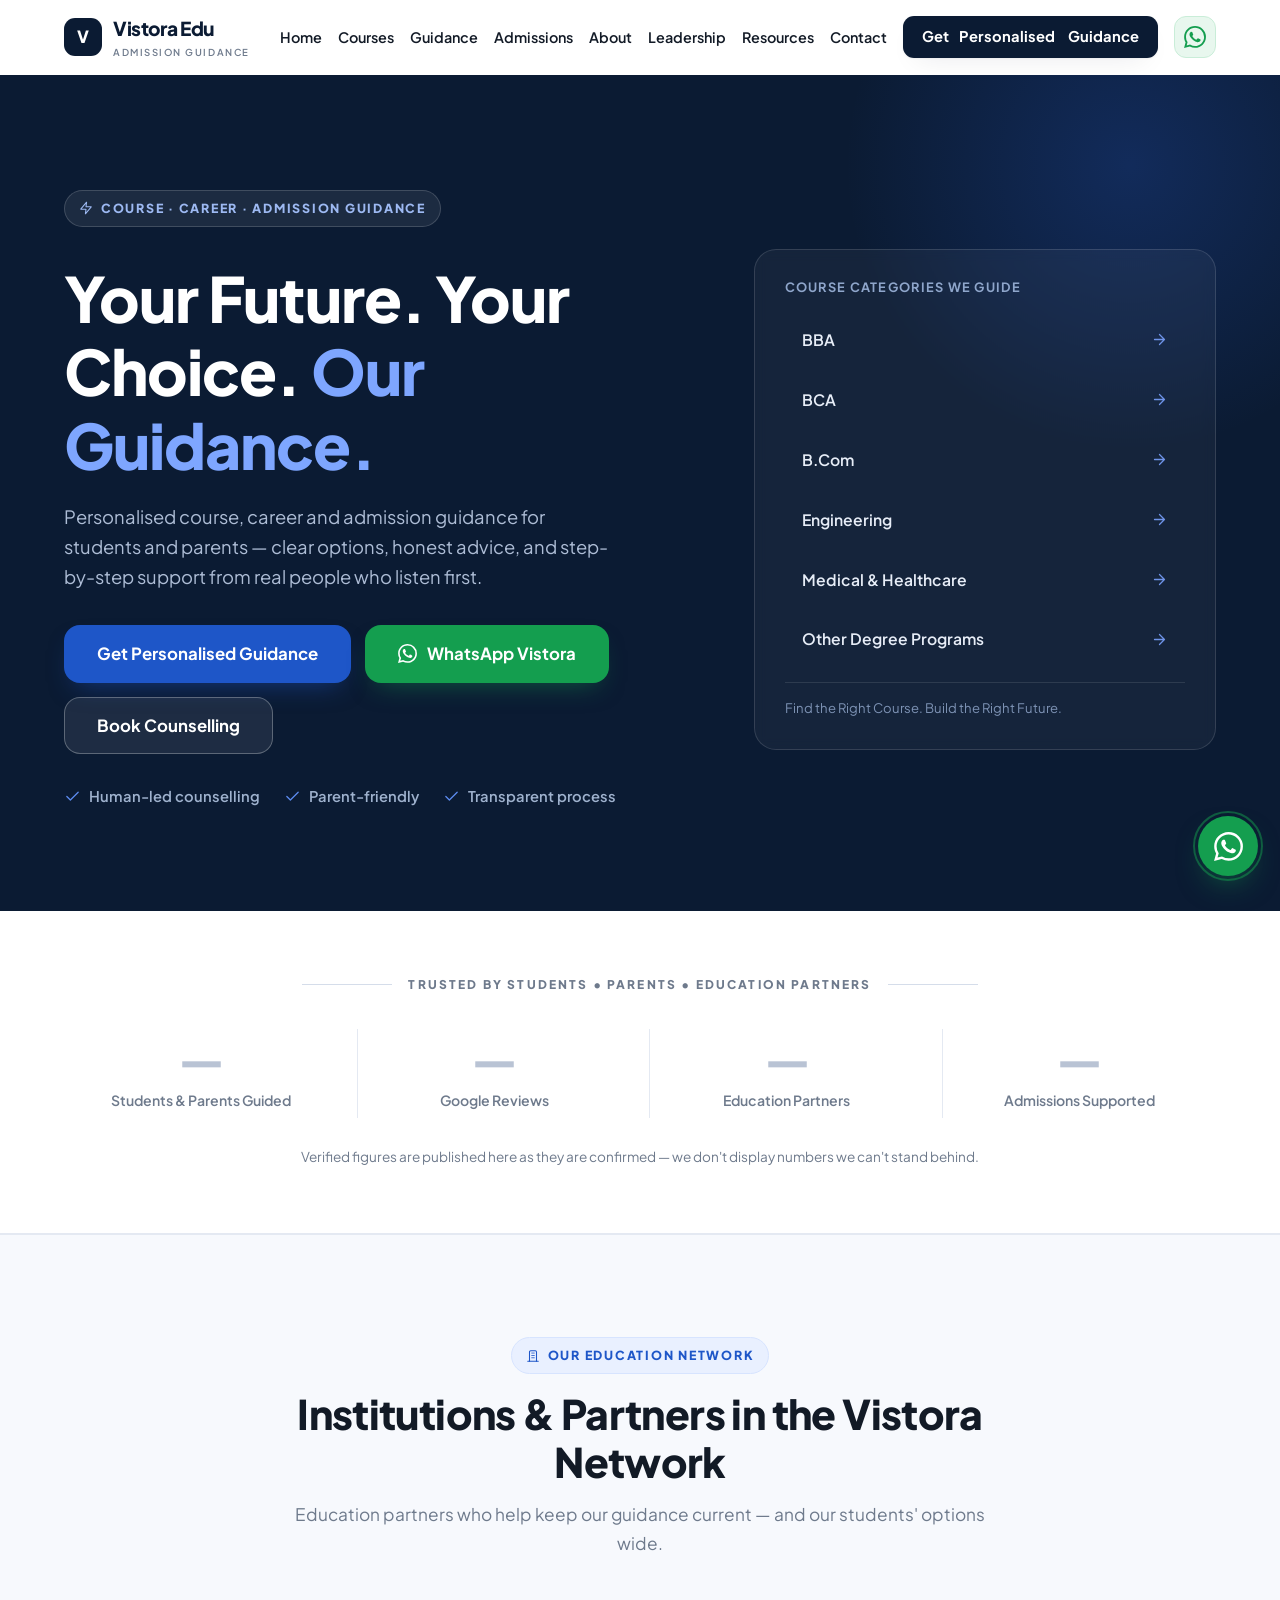
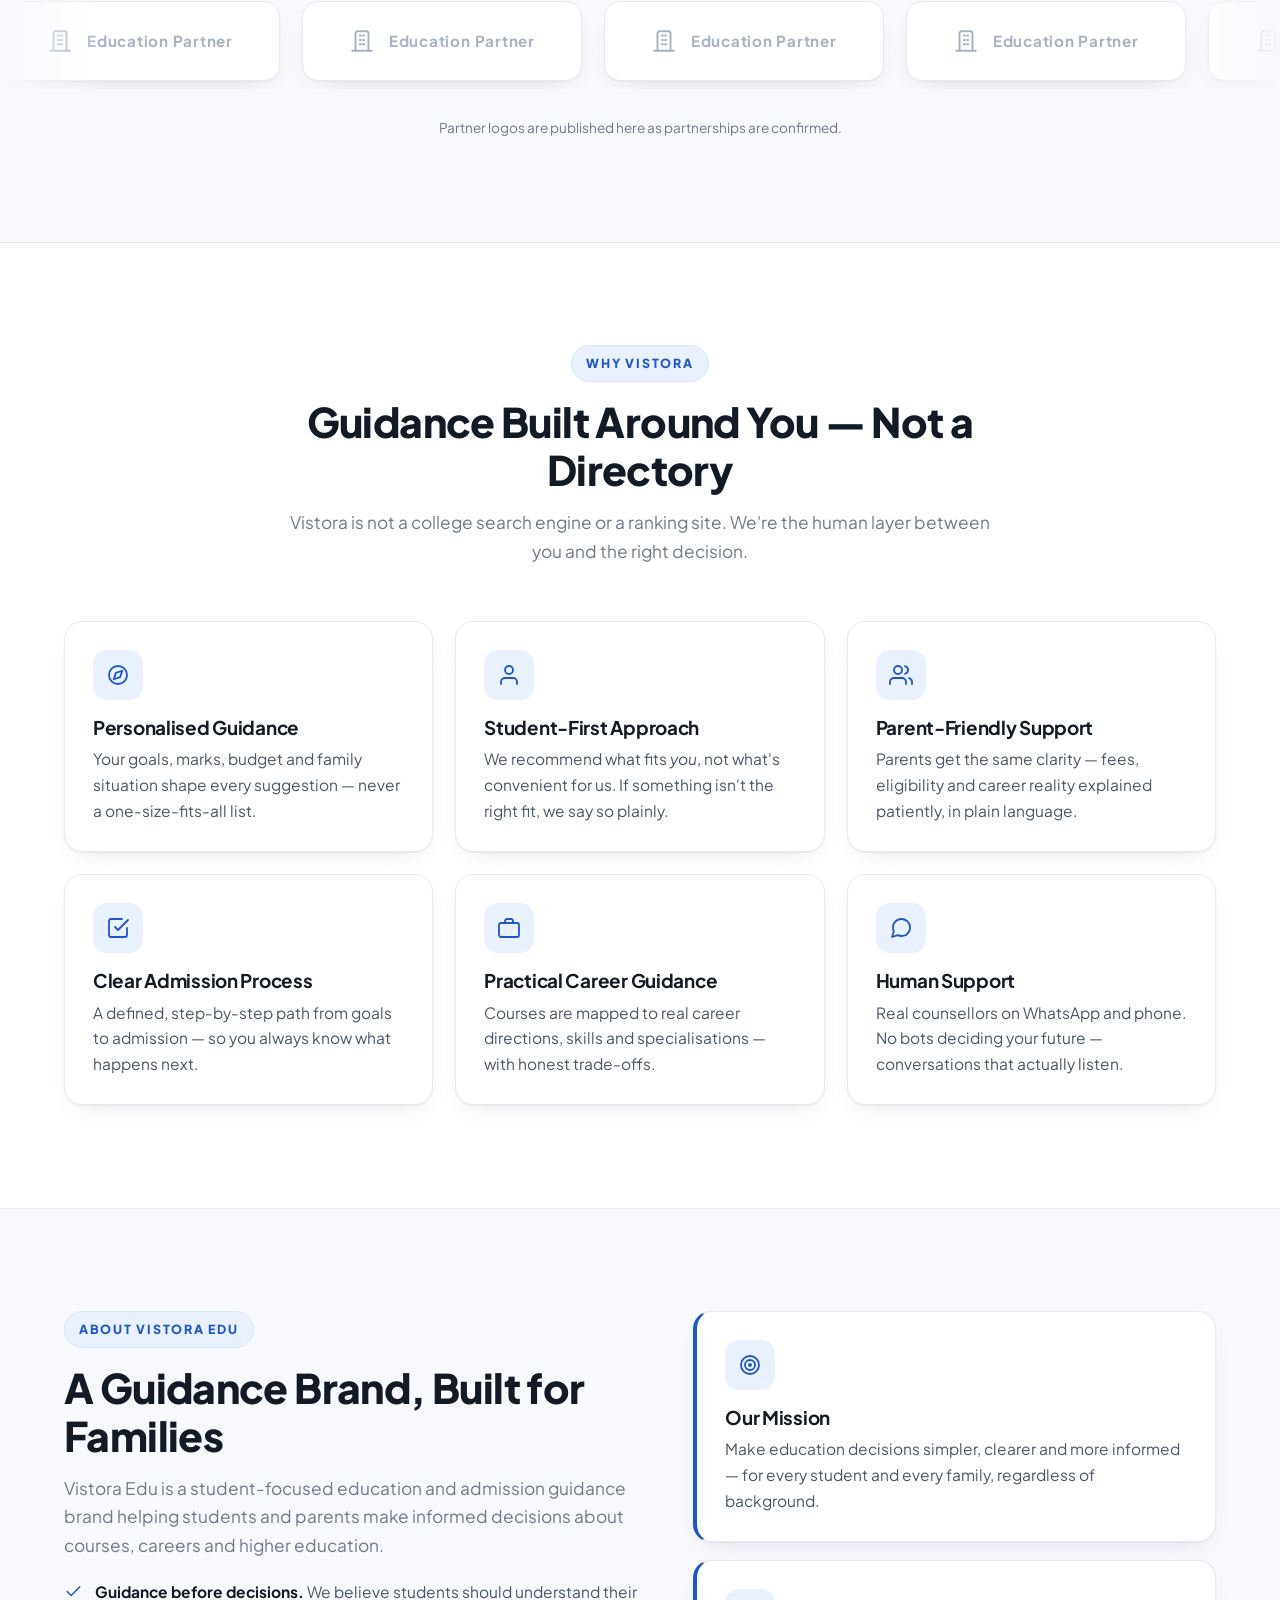
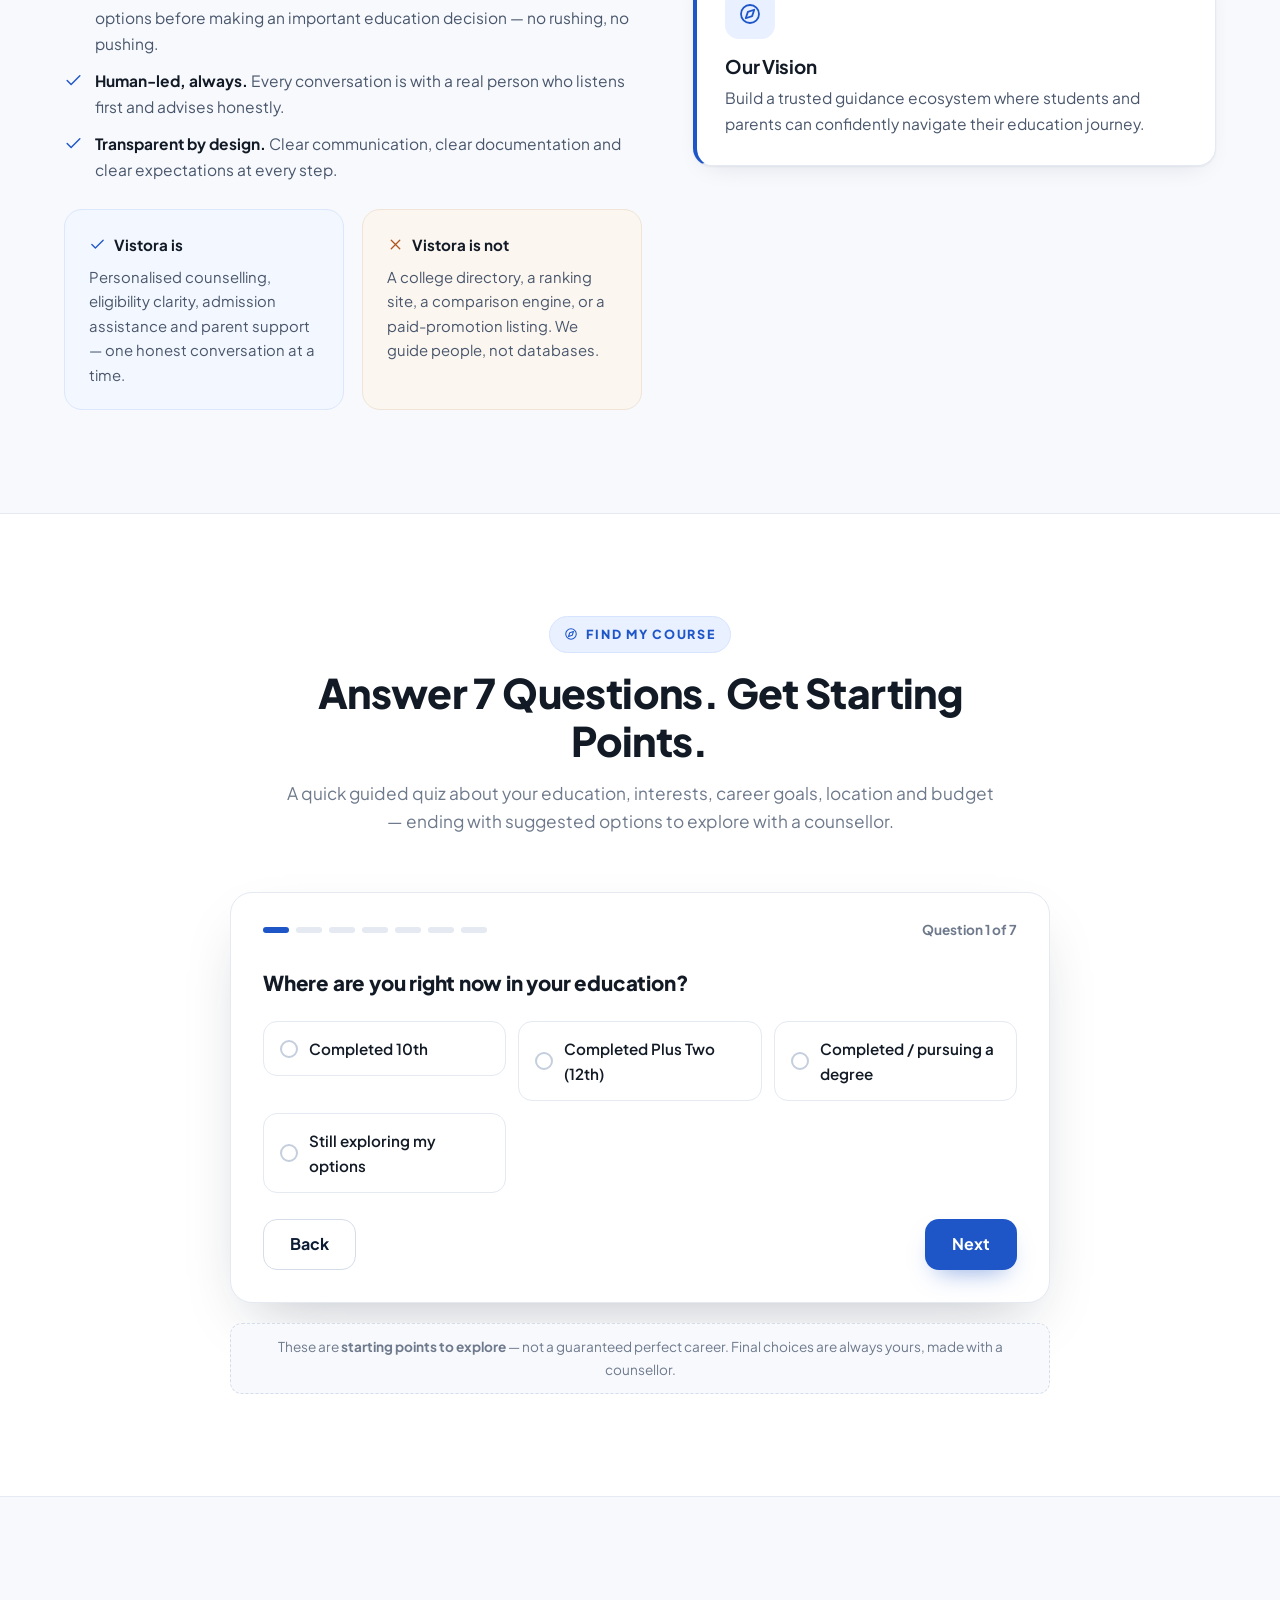
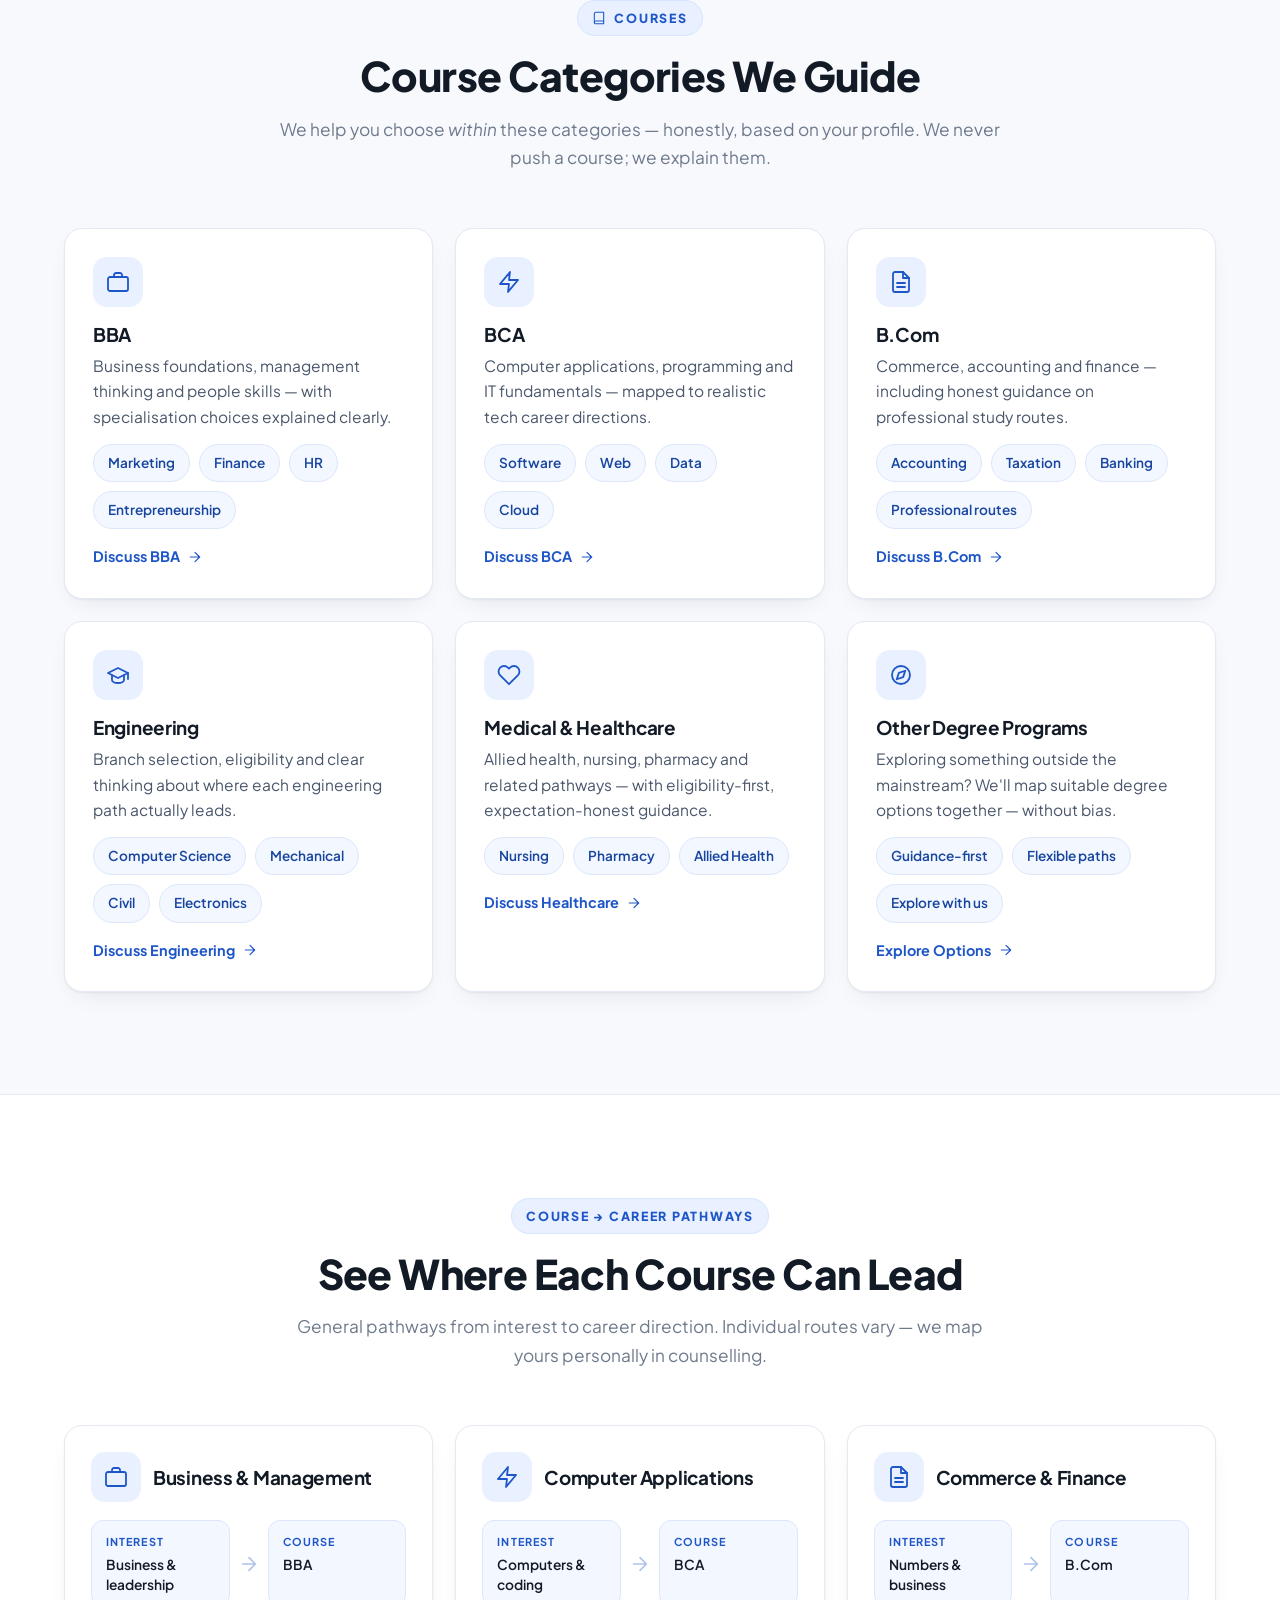
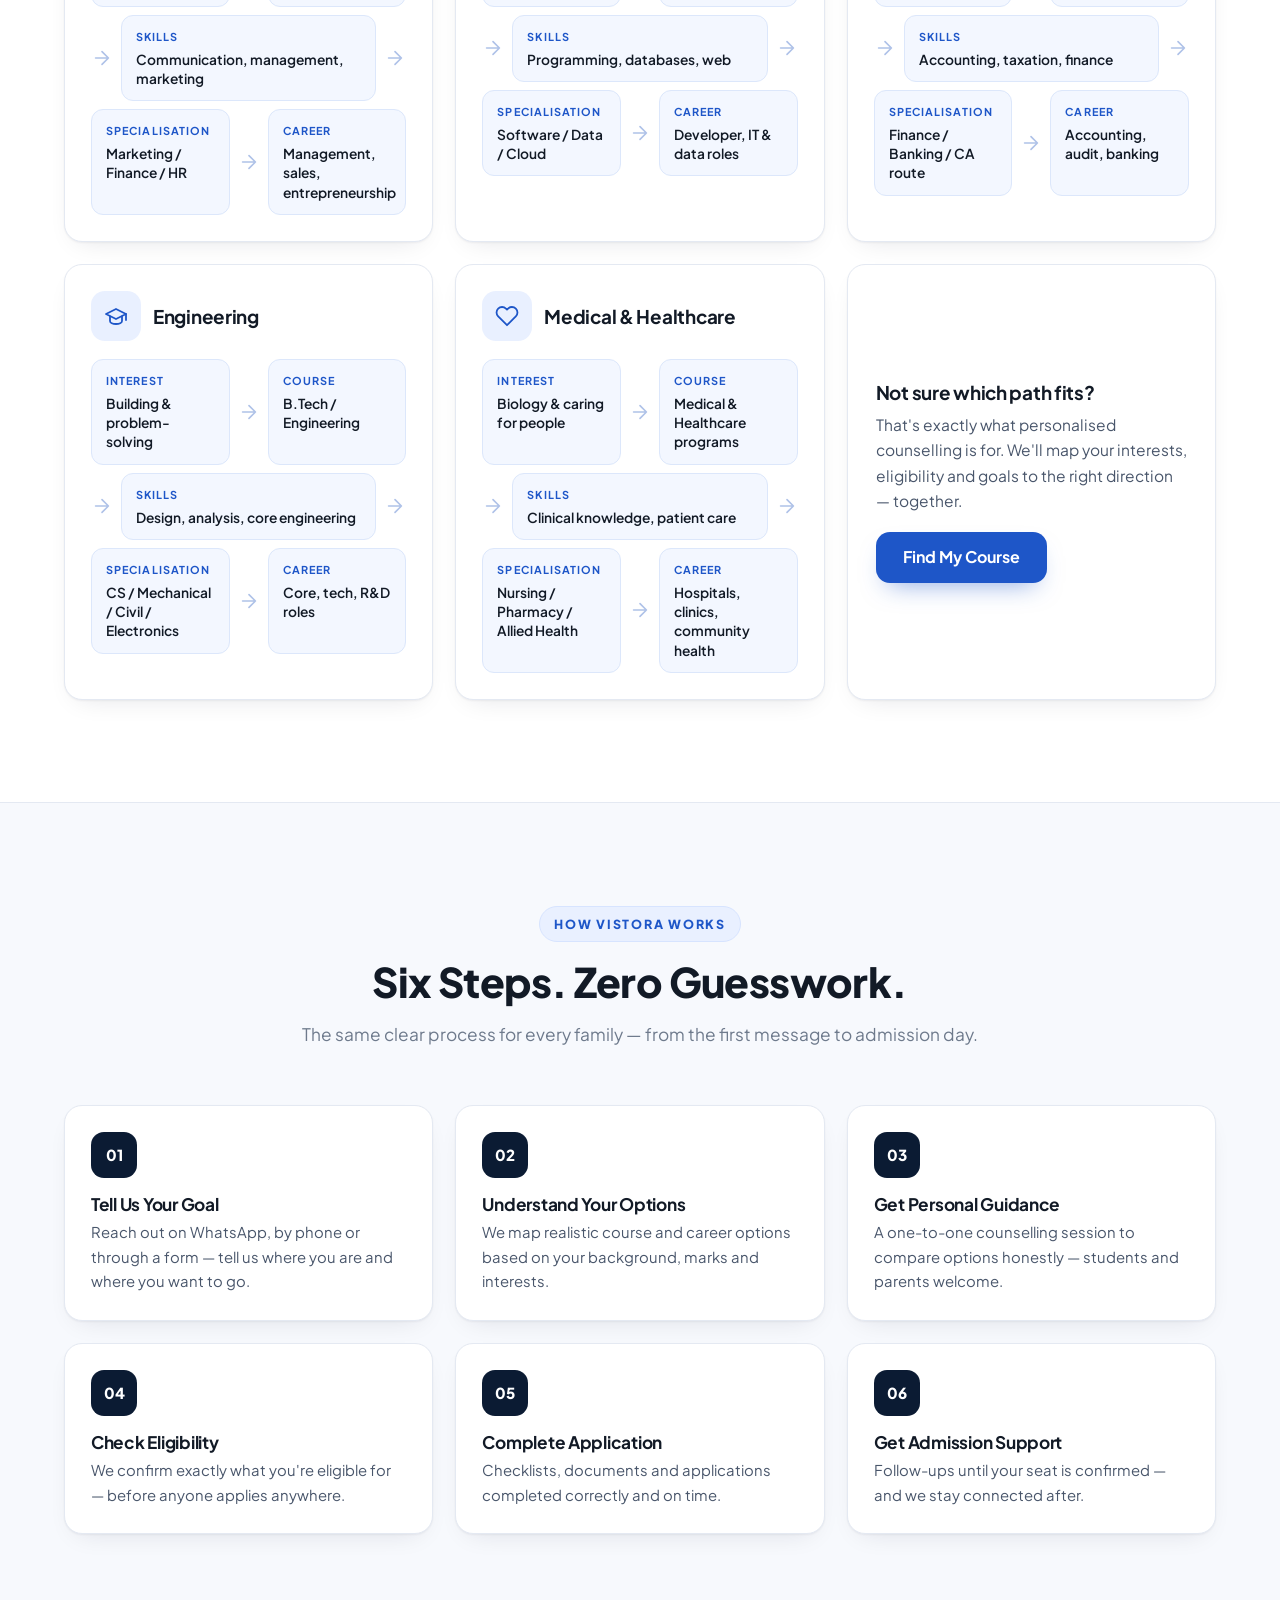
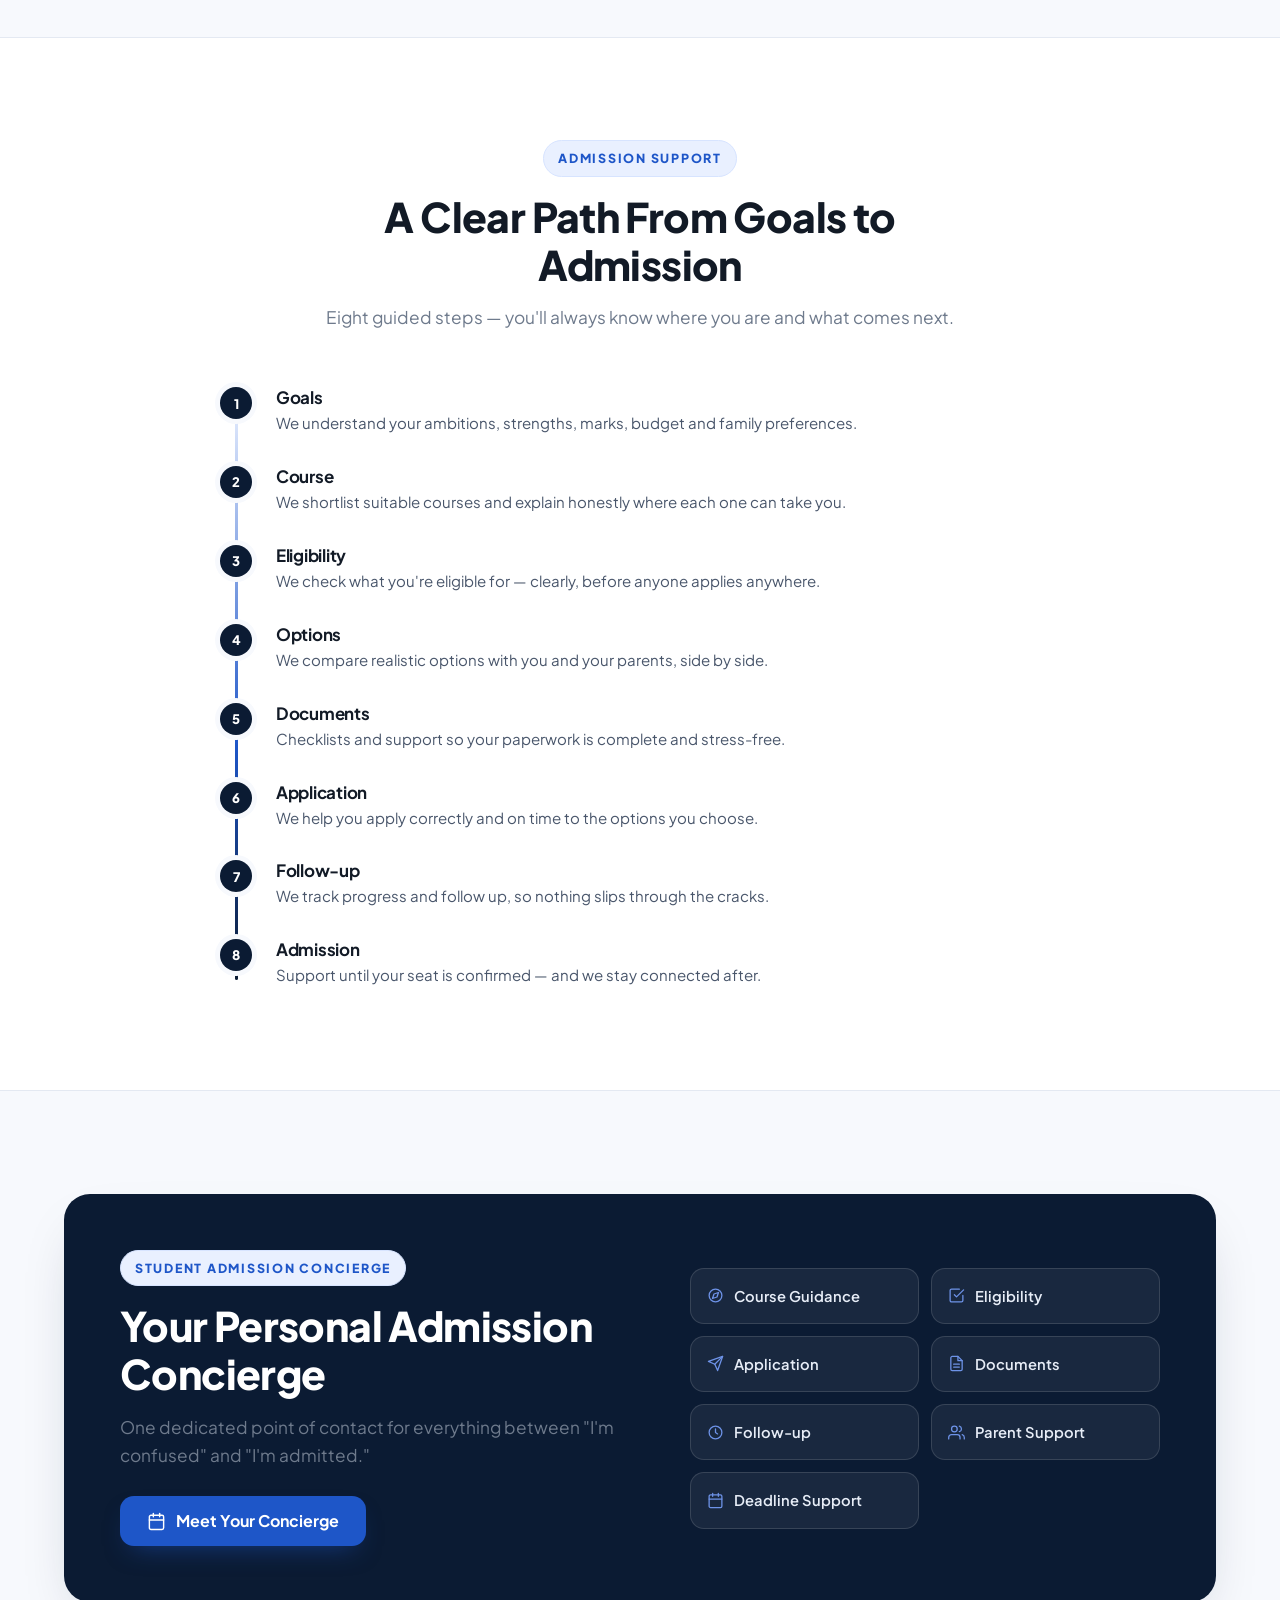
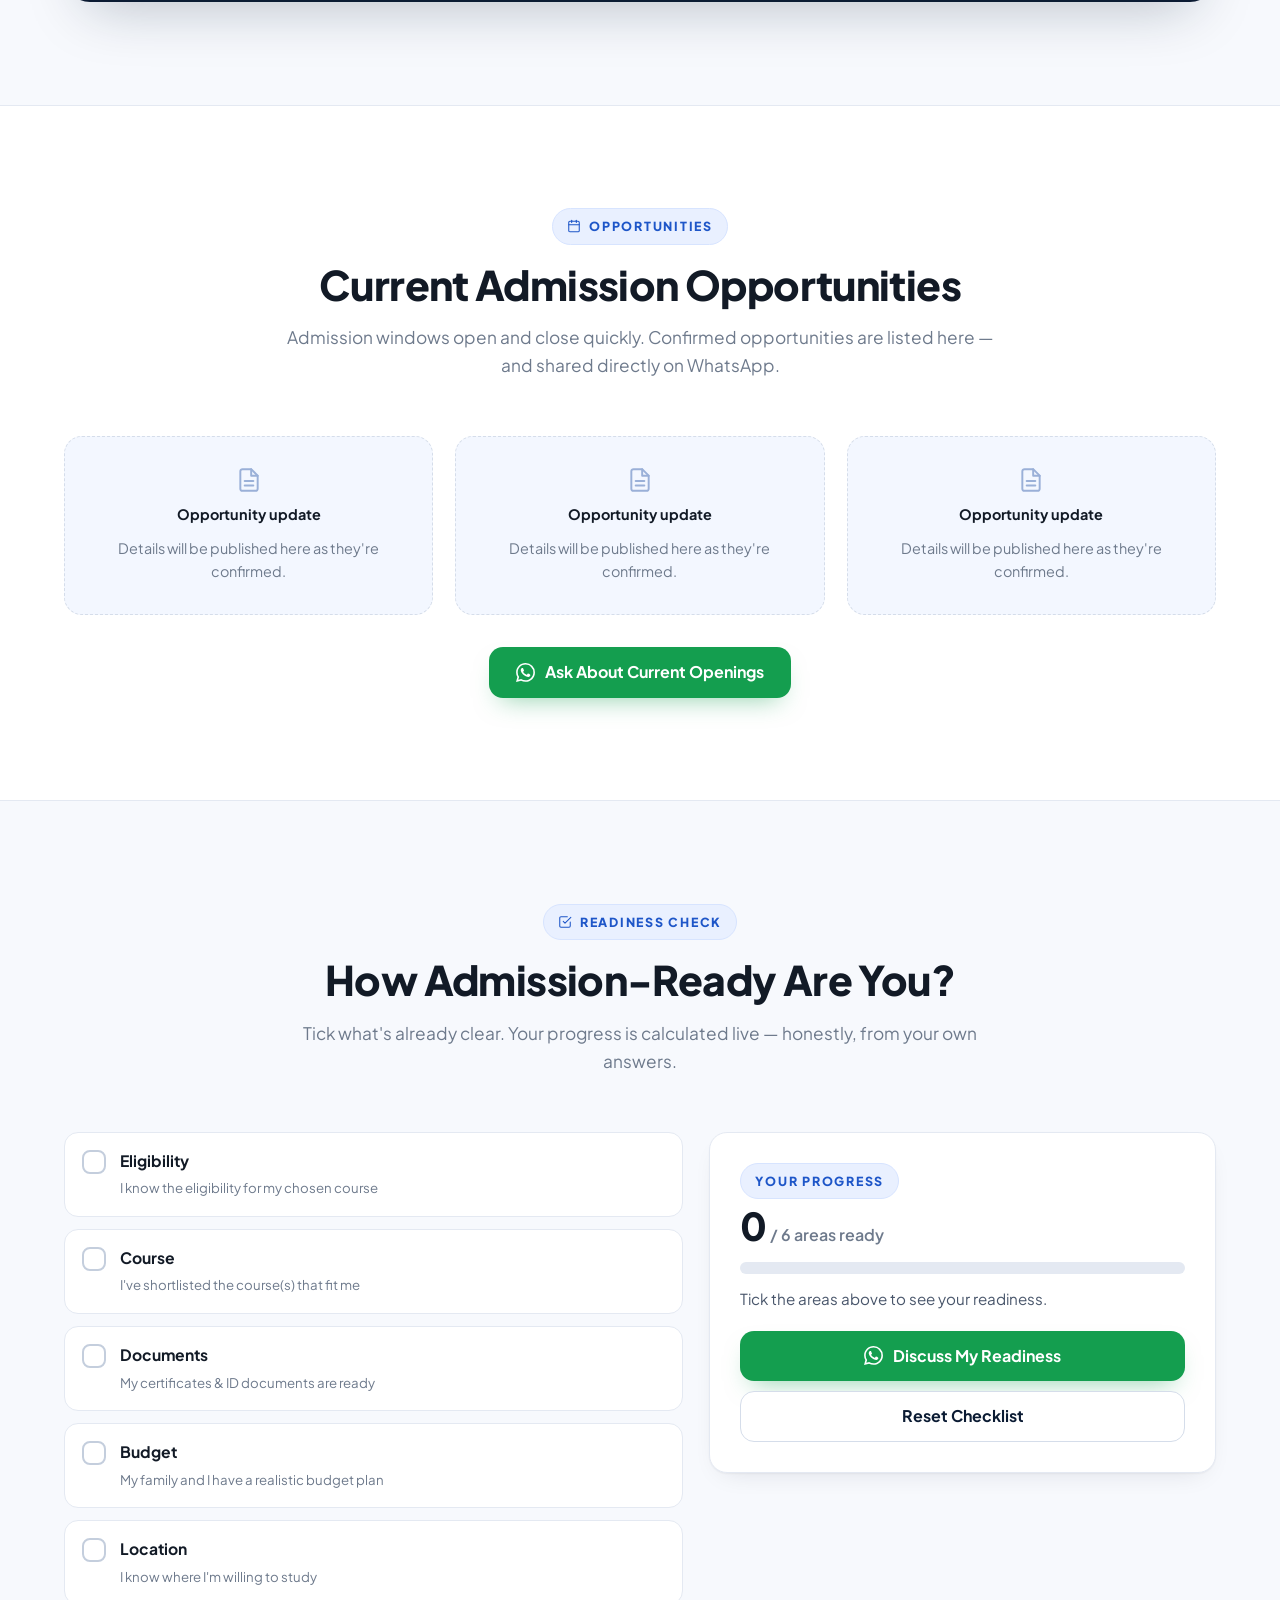
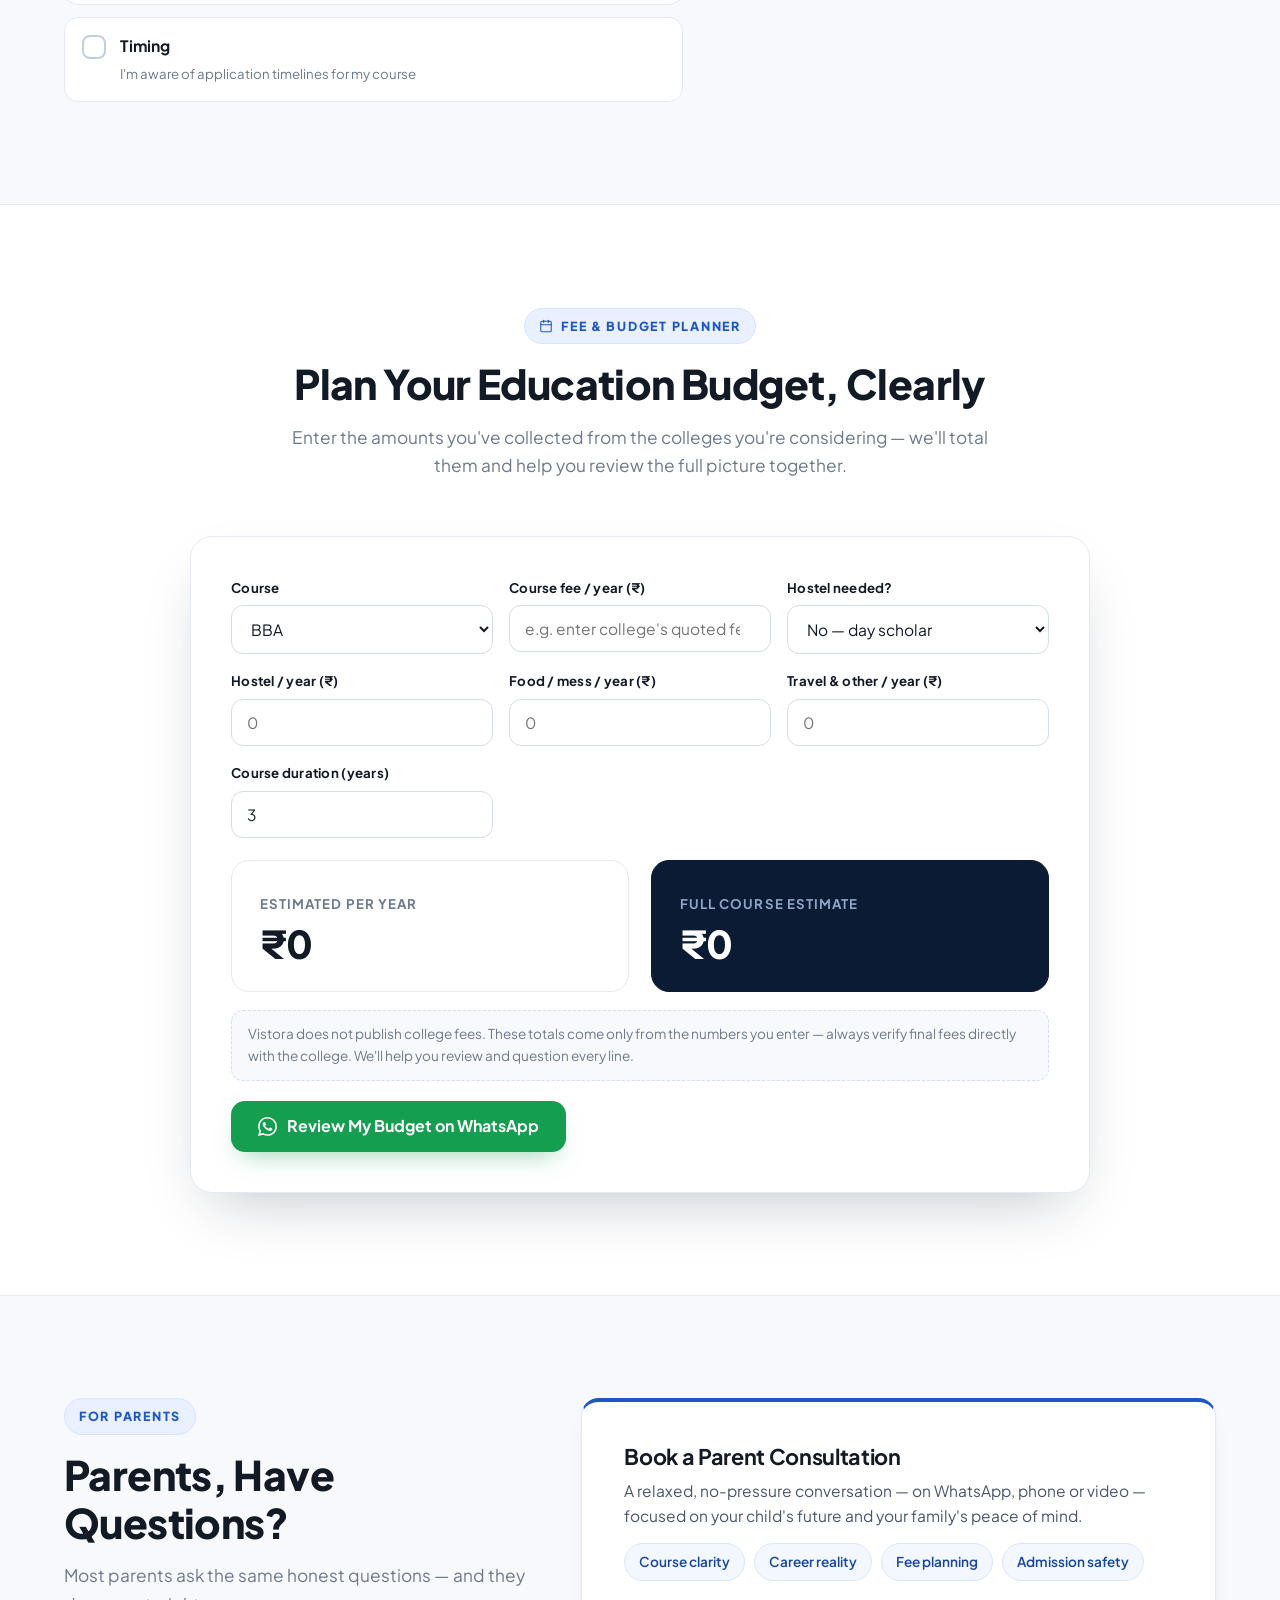
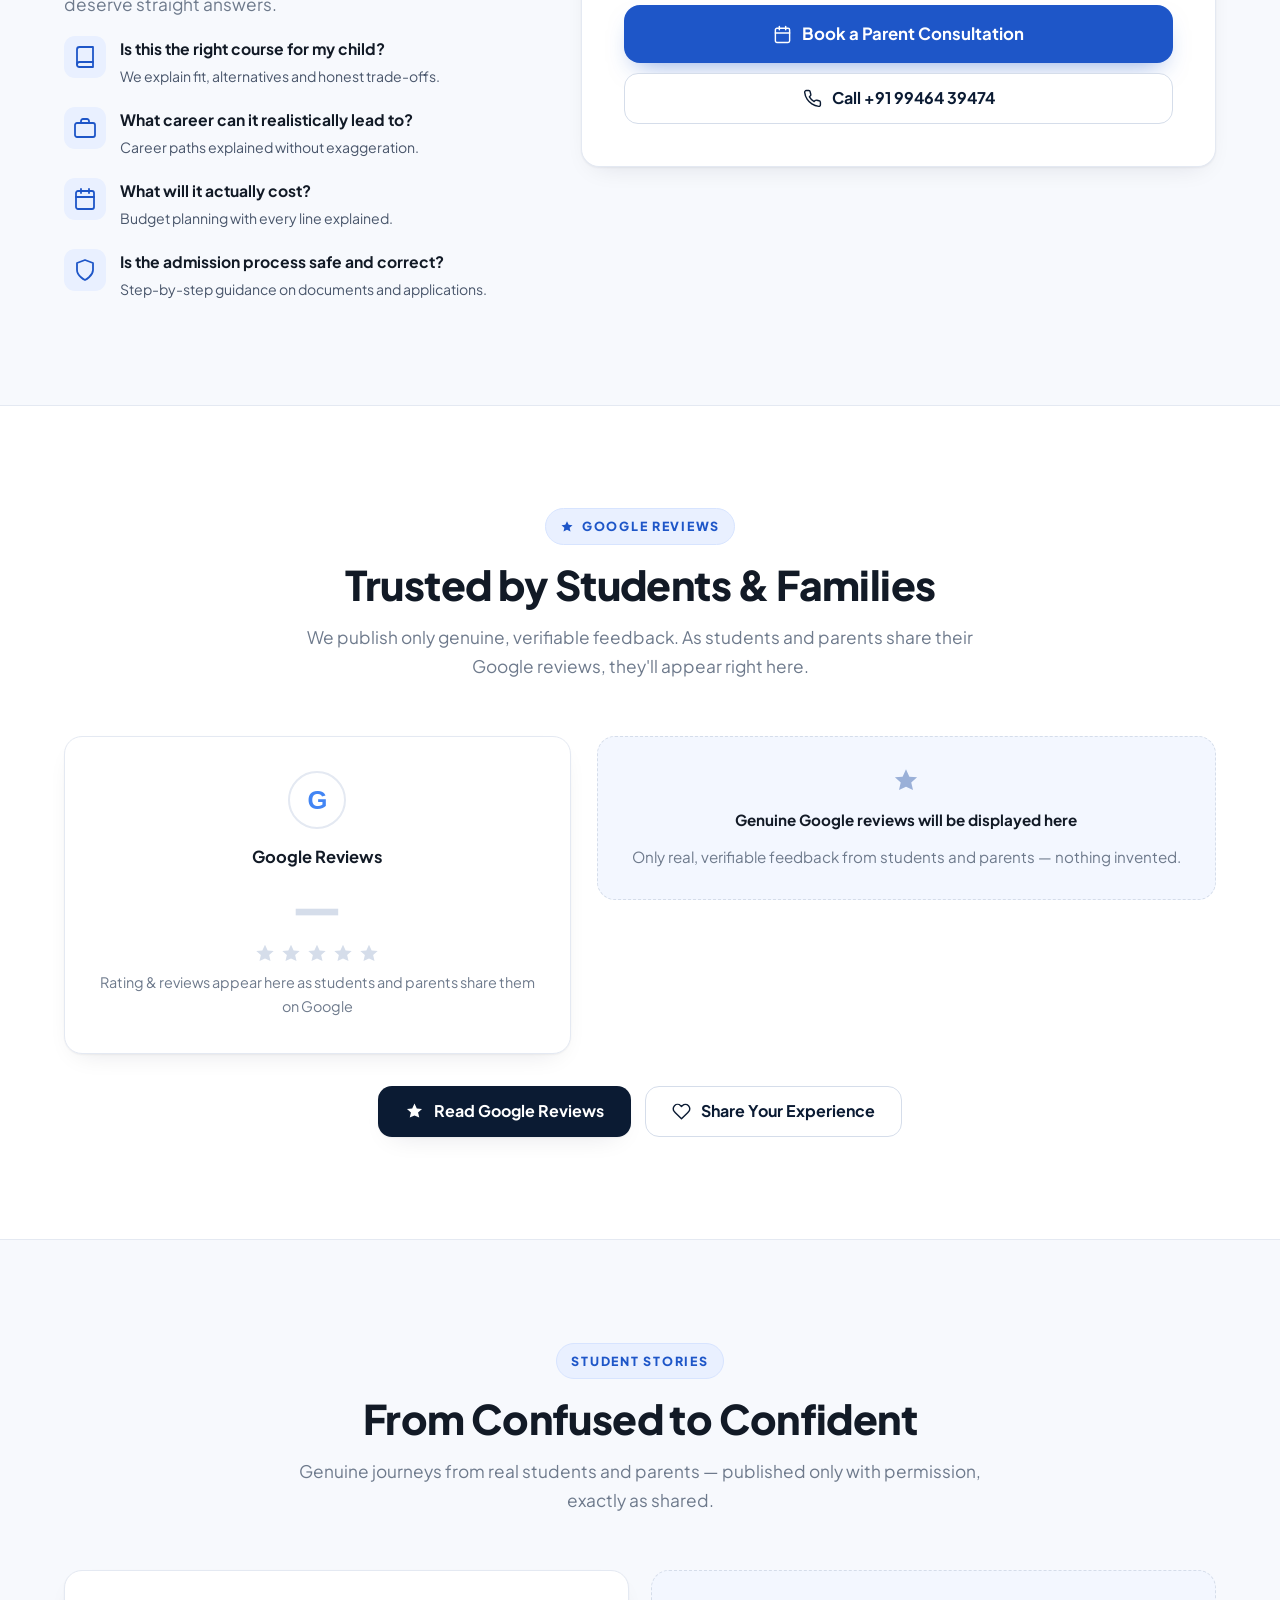
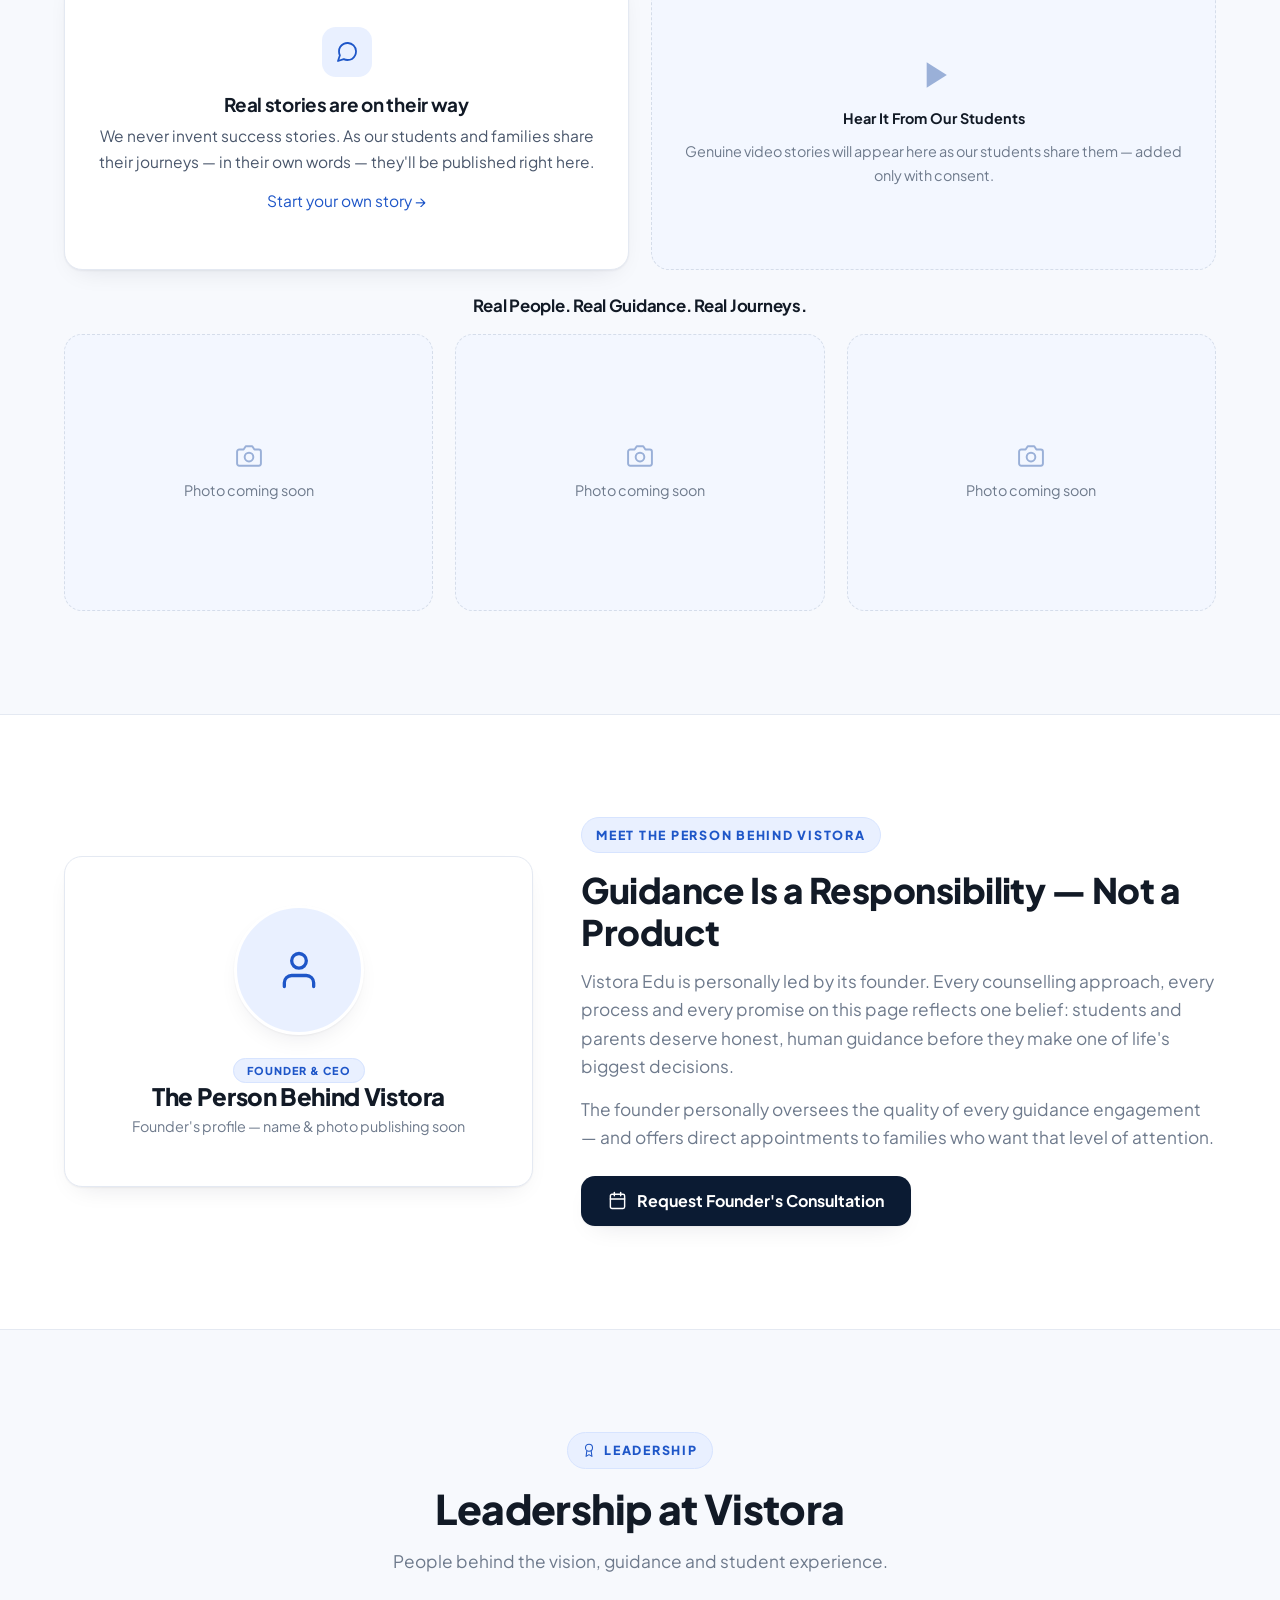
==== commit 20c791d9: "Update index.html" ====
--- a/index.html
+++ b/index.html
@@ -2,1245 +2,1655 @@
 <html lang="en">
 <head>
 <meta charset="UTF-8">
-<meta name="viewport" content="width=device-width, initial-scale=1.0">
-<title>Vistora Edu — Personalized Education & Admission Guidance</title>
-<meta name="description" content="Vistora Edu helps students and parents choose the right course — BBA, BCA, B.Com, Engineering, Medical & Healthcare — with personalized career guidance and complete admission support.">
-<meta name="theme-color" content="#1663DB">
+<meta name="viewport" content="width=device-width, initial-scale=1">
+<title>Vistora Edu | Course &amp; Admission Guidance</title>
+<meta name="description" content="Vistora Edu provides personalised course selection, career and admission guidance for students and parents.">
+<meta name="theme-color" content="#0B1B33">
+
+<!-- Open Graph — EDIT: add og:image (absolute URL to your real logo) and og:url when live -->
 <meta property="og:type" content="website">
-<meta property="og:title" content="Vistora Edu — Find the Right Course. Build the Right Future.">
-<meta property="og:description" content="Personalized education and admission guidance that helps students and parents make clearer, more confident decisions.">
-<meta property="og:image" content="assets/og-cover.jpg">
-<meta name="twitter:card" content="summary_large_image">
+<meta property="og:site_name" content="Vistora Edu">
+<meta property="og:title" content="Vistora Edu | Course &amp; Admission Guidance">
+<meta property="og:description" content="Personalised course selection, career and admission guidance for students and parents.">
+
+<link rel="icon" href="data:image/svg+xml,%3Csvg xmlns='http://www.w3.org/2000/svg' viewBox='0 0 64 64'%3E%3Ccircle cx='32' cy='32' r='32' fill='%230B1B33'/%3E%3Cpath d='M18 20l14 26 14-26h-8l-6 12-6-12z' fill='%23FFFFFF'/%3E%3C/svg%3E">
+<!-- EDIT: once assets/favicon.png exists, swap the data URI above for <link rel="icon" href="assets/favicon.png"> -->
+
 <link rel="preconnect" href="https://fonts.googleapis.com">
 <link rel="preconnect" href="https://fonts.gstatic.com" crossorigin>
-<link href="https://fonts.googleapis.com/css2?family=Poppins:wght@500;600;700;800&family=Inter:wght@400;500;600&display=swap" rel="stylesheet">
-<link rel="icon" href="assets/favicon.png">
+<link href="https://fonts.googleapis.com/css2?family=Plus+Jakarta+Sans:wght@400;500;600;700;800&display=swap" rel="stylesheet">
+
 <script type="application/ld+json">
-{"@context":"https://schema.org","@type":"EducationalOrganization","name":"Vistora Edu",
-"slogan":"Your Future. Your Choice. Our Guidance.",
-"description":"Personalized education and admission guidance for students and parents."}
+{
+  "@context": "https://schema.org",
+  "@type": "EducationalOrganization",
+  "name": "Vistora Edu",
+  "slogan": "Your Future. Your Choice. Our Guidance.",
+  "description": "Personalised course selection, career and admission guidance for students and parents.",
+  "email": "vistoraedu@gmail.com",
+  "telephone": "+919946439474",
+  "sameAs": [
+    "https://www.instagram.com/vistoraedu/",
+    "https://www.facebook.com/profile.php?id=61593979175510"
+  ]
+}
 </script>
+
 <style>
-/* ============ VISTORA EDU — BRAND SYSTEM ============ */
-/* WCAG notes:
-   --grad endpoints both pass 4.5:1 with white text (buttons/chips/pills).
-   .hl (text highlight on LIGHT bg) ends at #1B6FD6 → 4.9:1 on white.
-   .hl-light (text highlight on DARK bg) uses #8AC6FF→#4FB8F5 → 6:1+ on navy. */
+/* ============ TOKENS ============ */
 :root{
-  --navy:#0B2B6B; --ink:#0E2148; --blue:#1663DB; --cyan:#2CB1F3;
-  --sky:#EAF3FF; --sky2:#F6FAFF; --line:#E2ECFB;
-  --body:#51617F; --wa:#0E7A40; --white:#fff;
-  --grad:linear-gradient(120deg,#0E55C4,#1B6FD6);
-  --r:18px; --sh:0 12px 34px rgba(22,99,219,.10); --sh2:0 22px 60px rgba(11,43,107,.14);
-}
-*{margin:0;padding:0;box-sizing:border-box}
-html{scroll-behavior:smooth}
-body{font-family:'Inter',sans-serif;color:var(--ink);background:var(--white);line-height:1.65;font-size:16.5px;-webkit-font-smoothing:antialiased}
-img{max-width:100%;display:block}
-h1,h2,h3,h4{font-family:'Poppins',sans-serif;line-height:1.22;color:var(--ink)}
-section{scroll-margin-top:92px}
-.container{width:min(1160px,92%);margin-inline:auto}
-.section{padding:clamp(64px,9vw,108px) 0}
-.sec-head{max-width:680px;margin:0 auto clamp(36px,5vw,56px);text-align:center}
-.sec-head.left{margin-inline:0;text-align:left}
-.eyebrow{display:inline-flex;align-items:center;gap:8px;font-family:'Poppins';font-weight:600;font-size:.72rem;letter-spacing:.16em;text-transform:uppercase;color:var(--blue);background:var(--sky);border:1px solid var(--line);padding:7px 16px;border-radius:999px;margin-bottom:18px}
-.eyebrow-dark{background:rgba(255,255,255,.08);border-color:rgba(255,255,255,.18);color:#7FD4FF}
-h2{font-size:clamp(1.85rem,3.4vw,2.65rem);font-weight:700;letter-spacing:-.02em}
-.lead{color:var(--body);margin-top:14px;font-size:1.05rem}
-.hl{background:var(--grad);-webkit-background-clip:text;background-clip:text;color:transparent}
-.hl-light{background:linear-gradient(120deg,#8AC6FF,#4FB8F5);-webkit-background-clip:text;background-clip:text;color:transparent}
-.ic{width:22px;height:22px;flex:none}
-:focus-visible{outline:3px solid rgba(22,99,219,.45);outline-offset:2px;border-radius:6px}
-.skip{position:absolute;left:-999px;top:0;background:var(--navy);color:#fff;padding:10px 18px;z-index:200;border-radius:0 0 12px 0}
-.skip:focus{left:0}
-
-/* Buttons */
-.btn{display:inline-flex;align-items:center;justify-content:center;gap:10px;font-family:'Poppins';font-weight:600;font-size:.98rem;padding:15px 30px;border-radius:999px;border:2px solid transparent;cursor:pointer;text-decoration:none;transition:.28s;line-height:1}
-.btn-primary{background:var(--grad);color:#fff;box-shadow:0 10px 26px rgba(14,85,196,.32)}
-.btn-primary:hover{transform:translateY(-3px);box-shadow:0 16px 34px rgba(14,85,196,.4)}
-.btn-ghost{background:#fff;color:var(--blue);border-color:#C9DDF9}
-.btn-ghost:hover{border-color:var(--blue);transform:translateY(-3px)}
-.btn-wa{background:var(--wa);color:#fff;box-shadow:0 10px 26px rgba(14,122,64,.3)}
-.btn-wa:hover{transform:translateY(-3px)}
-.btn-light{background:#fff;color:var(--navy)}
-.btn-light:hover{transform:translateY(-3px);box-shadow:0 14px 30px rgba(0,0,0,.18)}
-.btn-block{width:100%}
-.tlink{font-family:'Poppins';font-weight:600;color:var(--blue);text-decoration:none;display:inline-flex;align-items:center;gap:7px;font-size:.94rem}
-.tlink:hover{gap:11px}
-.tlink .ic{width:17px;height:17px;transition:.28s}
-
+  --navy:#0B1B33; --navy-2:#102544; --navy-3:#16305B;
+  --blue:#1E56C8; --blue-2:#17459F; --blue-soft:#E9F0FF; --blue-mist:#F3F7FF;
+  --sky:#F7F9FD; --line:#E4E9F2; --line-2:#D5DDEA;
+  --ink:#121A26; --body:#49566B; --muted:#6E7A8C;
+  --wa:#149E4F; --wa-2:#0E7A3C; --star:#F5B301;
+  --r:18px; --r-sm:12px;
+  --sh:0 1px 2px rgba(16,24,40,.05),0 10px 28px -14px rgba(16,24,40,.14);
+  --sh-lg:0 26px 60px -24px rgba(11,27,51,.28);
+  --font:'Plus Jakarta Sans',-apple-system,BlinkMacSystemFont,'Segoe UI',Roboto,Arial,sans-serif;
+}
+/* ============ BASE ============ */
+*,*::before,*::after{box-sizing:border-box;margin:0;padding:0}
+html{scroll-behavior:smooth;scroll-padding-top:92px}
+body{font-family:var(--font);color:var(--body);background:#fff;line-height:1.65;font-size:16.5px;-webkit-font-smoothing:antialiased}
+img,svg{display:block}
+a{color:var(--blue);text-decoration:none}
+h1,h2,h3,h4{color:var(--ink);line-height:1.18;font-weight:800;letter-spacing:-.015em}
+h1{font-size:clamp(2.35rem,5.4vw,3.9rem)}
+h2{font-size:clamp(1.75rem,3.4vw,2.55rem)}
+h3{font-size:1.18rem;font-weight:700}
+::selection{background:var(--blue);color:#fff}
+:focus-visible{outline:3px solid var(--blue);outline-offset:2px;border-radius:6px}
+.skip{position:absolute;left:-999px;top:8px;background:var(--navy);color:#fff;padding:10px 18px;border-radius:10px;z-index:200}
+.skip:focus{left:8px}
+.ic{width:22px;height:22px;fill:none;stroke:currentColor;stroke-width:1.8;stroke-linecap:round;stroke-linejoin:round;flex:none}
+.container{max-width:1200px;margin:0 auto;padding:0 24px}
+section{padding:clamp(64px,8vw,104px) 0;position:relative}
+.sec-alt{background:var(--sky);border-top:1px solid var(--line);border-bottom:1px solid var(--line)}
+.sec-navy{background:var(--navy);color:#C7D2E4}
+.sec-navy h2,.sec-navy h3{color:#fff}
+.sec-navy .lead{color:#AEBDD6}
+.head{max-width:720px;margin:0 auto clamp(36px,5vw,56px);text-align:center}
+.eyebrow{display:inline-flex;align-items:center;gap:8px;font-size:.78rem;font-weight:800;letter-spacing:.14em;text-transform:uppercase;color:var(--blue);background:var(--blue-soft);border:1px solid #D7E4FF;padding:7px 14px;border-radius:999px;margin-bottom:16px}
+.sec-navy .eyebrow{background:rgba(255,255,255,.08);border-color:rgba(255,255,255,.16);color:#9DB9F2}
+.lead{font-size:1.08rem;color:var(--muted);margin-top:14px}
+/* ============ BUTTONS ============ */
+.btn{display:inline-flex;align-items:center;justify-content:center;gap:10px;padding:14px 26px;border-radius:14px;font-family:var(--font);font-weight:700;font-size:1rem;border:1.5px solid transparent;cursor:pointer;transition:transform .18s ease,box-shadow .18s ease,background .18s ease,color .18s,border-color .18s;text-align:center;line-height:1.3}
+.btn:hover{transform:translateY(-2px)}
+.btn:active{transform:translateY(0)}
+.btn .ic{width:19px;height:19px}
+.btn-navy{background:var(--navy);color:#fff;box-shadow:var(--sh)}
+.btn-navy:hover{background:var(--navy-3)}
+.btn-blue{background:var(--blue);color:#fff;box-shadow:0 12px 26px -12px rgba(30,86,200,.55)}
+.btn-blue:hover{background:var(--blue-2)}
+.btn-wa{background:var(--wa);color:#fff;box-shadow:0 12px 26px -12px rgba(20,158,79,.5)}
+.btn-wa:hover{background:var(--wa-2)}
+.btn-outline{background:#fff;color:var(--navy);border-color:var(--line-2)}
+.btn-outline:hover{border-color:var(--navy);background:var(--blue-mist)}
+.btn-light{background:rgba(255,255,255,.08);color:#fff;border-color:rgba(255,255,255,.28)}
+.btn-light:hover{background:rgba(255,255,255,.16);border-color:rgba(255,255,255,.5)}
+.btn-lg{padding:17px 32px;font-size:1.05rem;border-radius:16px}
+.btn-sm{padding:10px 18px;font-size:.92rem;border-radius:11px}
+.btn-row{display:flex;flex-wrap:wrap;gap:14px;justify-content:center}
+/* ============ GRIDS & CARDS ============ */
+.grid{display:grid;gap:22px}
+.g2{grid-template-columns:repeat(auto-fit,minmax(min(100%,340px),1fr))}
+.g3{grid-template-columns:repeat(auto-fit,minmax(min(100%,280px),1fr))}
+.g4{grid-template-columns:repeat(auto-fit,minmax(min(100%,235px),1fr))}
+.card{background:#fff;border:1px solid var(--line);border-radius:var(--r);padding:28px;box-shadow:var(--sh);transition:transform .22s ease,box-shadow .22s ease}
+.card:hover{transform:translateY(-4px);box-shadow:var(--sh-lg)}
+.card h3{margin:16px 0 8px}
+.card p{font-size:.97rem}
+.ic-chip{width:50px;height:50px;border-radius:14px;background:var(--blue-soft);color:var(--blue);display:grid;place-items:center}
+.ic-chip .ic{width:24px;height:24px}
+.chips{display:flex;flex-wrap:wrap;gap:9px;list-style:none;margin-top:14px}
+.chips li{background:var(--blue-mist);border:1px solid #DCE7FB;color:var(--blue-2);font-size:.85rem;font-weight:600;padding:7px 14px;border-radius:999px}
+.note{font-size:.85rem;color:var(--muted);background:var(--sky);border:1px dashed var(--line-2);border-radius:var(--r-sm);padding:12px 16px;margin-top:18px}
+/* ============ REVEAL ============ */
+.reveal{opacity:0;transform:translateY(20px);transition:opacity .65s ease,transform .65s ease}
+.reveal.in{opacity:1;transform:none}
+.d1{transition-delay:.08s}.d2{transition-delay:.16s}.d3{transition-delay:.24s}
 /* ============ HEADER ============ */
-.site-header{position:sticky;top:0;z-index:90;background:rgba(255,255,255,.92);backdrop-filter:blur(12px);border-bottom:1px solid transparent;transition:.3s}
-.site-header.scrolled{border-color:var(--line);box-shadow:0 6px 24px rgba(11,43,107,.07)}
-.nav{display:flex;align-items:center;justify-content:space-between;height:76px;gap:20px}
-.brand{display:flex;align-items:center;gap:11px;text-decoration:none}
-.brand-mark{width:44px;height:44px}
-.brand-text{font-family:'Poppins';font-weight:800;font-size:1.28rem;color:var(--ink);line-height:1.05;letter-spacing:-.01em}
-.brand-text em{font-style:normal;color:var(--blue)}
-.brand-tag{display:block;font-family:'Inter';font-weight:600;font-size:.56rem;letter-spacing:.14em;text-transform:uppercase;color:var(--body)}
-.nav-links{display:flex;gap:30px;list-style:none}
-.nav-links a{font-family:'Poppins';font-weight:500;font-size:.93rem;color:var(--ink);text-decoration:none;position:relative;padding:6px 0}
-.nav-links a::after{content:"";position:absolute;left:0;bottom:0;width:0;height:2.5px;background:var(--grad);border-radius:2px;transition:.3s}
-.nav-links a:hover::after{width:100%}
-.nav-cta{display:inline-flex}
-.burger{display:none;background:none;border:0;cursor:pointer;color:var(--ink);padding:8px}
-.mnav{display:none}
-.mnav.open{display:block;background:#fff;border-top:1px solid var(--line);box-shadow:0 24px 40px rgba(11,43,107,.1)}
-.mnav ul{list-style:none;padding:14px 5% 22px}
-.mnav a{display:block;padding:13px 6px;font-family:'Poppins';font-weight:600;color:var(--ink);text-decoration:none;border-bottom:1px solid var(--sky)}
-.mnav .btn{margin-top:16px}
-
-/* ============ 1. HERO ============ */
-.hero{position:relative;overflow:hidden;background:linear-gradient(180deg,var(--sky2),#fff)}
-.hero::before{content:"";position:absolute;width:560px;height:560px;border-radius:50%;background:radial-gradient(circle,rgba(44,177,243,.16),transparent 65%);top:-180px;right:-120px;animation:drift 14s ease-in-out infinite alternate}
-@keyframes drift{to{transform:translate(-40px,30px) scale(1.06)}}
-.hero-grid{display:grid;grid-template-columns:1.05fr .95fr;gap:clamp(30px,5vw,64px);align-items:center;padding:clamp(48px,7vw,92px) 0 clamp(44px,6vw,72px);position:relative}
-.hero h1{font-size:clamp(2.5rem,5.4vw,4.05rem);font-weight:800;letter-spacing:-.028em}
-.hero .lead{font-size:1.12rem;max-width:520px}
-.hero-ctas{display:flex;gap:14px;flex-wrap:wrap;margin:30px 0 26px}
-.hero-checks{display:flex;flex-wrap:wrap;gap:12px 26px;list-style:none}
-.hero-checks li{display:flex;align-items:center;gap:8px;font-weight:600;font-size:.92rem;color:var(--navy)}
-.hero-checks .ic{width:19px;height:19px;color:var(--wa)}
-.hero-visual{position:relative;display:flex;justify-content:center}
-.blob{position:absolute;width:min(460px,92%);aspect-ratio:1;border-radius:52% 48% 55% 45%/50% 55% 45% 50%;background:linear-gradient(140deg,#DCEBFF,#BFE2FB 55%,#D3EEFC);top:50%;left:50%;transform:translate(-50%,-50%)}
-.hero-photo{position:relative;width:min(400px,86%);aspect-ratio:4/4.7;border-radius:32px;overflow:hidden;box-shadow:var(--sh2);background:linear-gradient(150deg,#BFDCFB,#7FB9F5)}
-.hero-photo .art{position:absolute;inset:0;display:flex;align-items:flex-end;justify-content:center;padding-bottom:0}
-.hero-photo img{position:absolute;inset:0;width:100%;height:100%;object-fit:cover}
-.fbadge{position:absolute;display:flex;align-items:center;gap:9px;background:#fff;border:1px solid var(--line);box-shadow:var(--sh);border-radius:999px;padding:10px 18px;font-family:'Poppins';font-weight:600;font-size:.82rem;color:var(--navy);animation:float 6s ease-in-out infinite}
-.fbadge .ic{width:18px;height:18px;color:var(--blue)}
-.fb1{top:9%;left:-4%}.fb2{top:34%;right:-7%;animation-delay:1.4s}.fb3{bottom:16%;left:-8%;animation-delay:2.6s}.fb4{bottom:-4%;right:2%;animation-delay:.8s}
-@keyframes float{50%{transform:translateY(-11px)}}
-
-/* 2. Trust strip */
-.strip{background:var(--navy);color:#fff;padding:17px 0}
-.strip .container{display:flex;justify-content:center;flex-wrap:wrap;gap:14px 40px}
-.strip span{display:flex;align-items:center;gap:9px;font-family:'Poppins';font-weight:500;font-size:.9rem;letter-spacing:.02em}
-.strip .ic{width:18px;height:18px;color:var(--cyan)}
-
-/* 3. Value cards */
-.vgrid{display:grid;grid-template-columns:repeat(4,1fr);gap:22px}
-.vcard{background:#fff;border:1px solid var(--line);border-radius:var(--r);padding:30px 26px;box-shadow:0 6px 20px rgba(11,43,107,.05);transition:.3s}
-.vcard:hover{transform:translateY(-6px);box-shadow:var(--sh2);border-color:#CBE1FB}
-.vico{width:52px;height:52px;border-radius:15px;background:var(--sky);display:flex;align-items:center;justify-content:center;color:var(--blue);margin-bottom:18px}
-.vcard h3{font-size:1.08rem;margin-bottom:8px}
-.vcard p{color:var(--body);font-size:.93rem}
-
-/* 4. Discovery wizard */
-.discovery{background:linear-gradient(180deg,#fff,var(--sky2) 30%,var(--sky2) 75%,#fff)}
-.quiz{max-width:780px;margin:0 auto;background:#fff;border:1px solid var(--line);border-radius:24px;box-shadow:var(--sh2);padding:clamp(26px,4vw,46px)}
-.q-top{display:flex;justify-content:space-between;align-items:center;margin-bottom:14px}
-.q-count{font-family:'Poppins';font-weight:600;font-size:.82rem;color:var(--blue);background:var(--sky);padding:6px 14px;border-radius:999px}
-.q-bar{height:7px;background:var(--sky);border-radius:99px;overflow:hidden;margin-bottom:30px}
-.q-fill{height:100%;width:0;background:var(--grad);border-radius:99px;transition:width .45s cubic-bezier(.2,.7,.2,1)}
-.q-q{font-size:clamp(1.25rem,2.4vw,1.6rem);font-weight:700;margin-bottom:24px}
-.q-opts{display:grid;grid-template-columns:repeat(auto-fit,minmax(150px,1fr));gap:13px}
-.chip{border:1.8px solid var(--line);background:var(--sky2);border-radius:14px;padding:15px 14px;text-align:center;font-family:'Poppins';font-weight:600;font-size:.94rem;color:var(--ink);cursor:pointer;transition:.22s;user-select:none}
-.chip:hover{border-color:var(--cyan);transform:translateY(-2px)}
-.chip.sel{background:var(--grad);color:#fff;border-color:transparent;box-shadow:0 8px 20px rgba(14,85,196,.28)}
-.chip input{position:absolute;opacity:0;pointer-events:none}
-.q-range{padding:10px 4px}
-.q-range input{width:100%;accent-color:var(--blue);height:26px}
-.q-range output{display:block;text-align:center;font-family:'Poppins';font-weight:700;font-size:1.25rem;color:var(--blue);margin-top:10px}
-.q-nav{display:flex;justify-content:space-between;gap:12px;margin-top:32px}
-.q-nav .btn{padding:13px 26px}
-.q-sum{display:flex;flex-wrap:wrap;gap:9px;margin:18px 0 26px}
-.q-sum span{background:var(--sky);color:var(--navy);border-radius:999px;padding:7px 15px;font-size:.83rem;font-weight:600}
-.pform{display:grid;grid-template-columns:1fr 1fr;gap:15px;margin-top:6px}
-.pform .full{grid-column:1/-1}
-.ready-note{background:var(--sky);border-radius:14px;padding:14px 18px;color:var(--navy);font-size:.93rem;margin-bottom:20px}
-.q-success{text-align:center;padding:18px 0}
-.q-success .ok{width:74px;height:74px;border-radius:50%;background:var(--grad);color:#fff;display:flex;align-items:center;justify-content:center;margin:0 auto 22px;box-shadow:0 14px 30px rgba(14,85,196,.35)}
-.q-success .ok .ic{width:34px;height:34px}
-.q-success h3{font-size:1.6rem;margin-bottom:10px}
-.q-success p{color:var(--body);max-width:460px;margin:0 auto 26px}
-
-/* Forms shared */
-.fld{display:block}
-.fld>span{display:block;font-family:'Poppins';font-weight:600;font-size:.8rem;color:var(--navy);margin-bottom:6px}
-.fld input,.fld select,.fld textarea{width:100%;border:1.6px solid var(--line);border-radius:12px;padding:13px 15px;font:inherit;font-size:.95rem;color:var(--ink);background:#fff;transition:.2s}
-.fld input:focus,.fld select:focus,.fld textarea:focus{outline:none;border-color:var(--blue);box-shadow:0 0 0 4px rgba(22,99,219,.12)}
-.fld .err{display:none;color:#C6423B;font-size:.78rem;margin-top:5px}
-.fld.bad input{border-color:#C6423B}
-.fld.bad .err{display:block}
-
-/* 5. Course categories */
-.cgrid{display:grid;grid-template-columns:repeat(3,1fr);gap:24px}
-.ccard{background:#fff;border:1px solid var(--line);border-radius:22px;padding:32px 28px;cursor:pointer;transition:.32s;position:relative;overflow:hidden}
-.ccard::before{content:"";position:absolute;inset:auto -40px -40px auto;width:130px;height:130px;border-radius:50%;background:radial-gradient(circle,rgba(44,177,243,.14),transparent 70%);transition:.4s}
-.ccard:hover{transform:translateY(-7px);box-shadow:var(--sh2);border-color:#C7DFFA}
-.ccard:hover::before{transform:scale(1.7)}
-.ccard .vico{margin-bottom:20px}
-.ccard h3{font-size:1.2rem}
-.ctags{color:var(--blue);font-weight:600;font-size:.8rem;letter-spacing:.05em;text-transform:uppercase;margin:6px 0 10px;font-family:'Poppins'}
-.ccard p{color:var(--body);font-size:.94rem;margin-bottom:18px}
-
-/* 6. Pathways */
-.pathways{background:var(--navy);position:relative;overflow:hidden}
-.pathways::before{content:"V";position:absolute;font-family:'Poppins';font-weight:800;font-size:44rem;line-height:1;color:rgba(255,255,255,.03);right:-6rem;top:50%;transform:translateY(-50%);pointer-events:none}
-.pathways h2,.pathways h3{color:#fff}
-.pathways .lead{color:#B9CCEF}
-.path{display:flex;align-items:center;flex-wrap:wrap;gap:10px 14px;background:rgba(255,255,255,.055);border:1px solid rgba(255,255,255,.1);border-radius:16px;padding:20px 24px;transition:.3s}
-.path:hover{background:rgba(255,255,255,.09);transform:translateX(6px)}
-.paths{display:flex;flex-direction:column;gap:16px;max-width:860px;margin:0 auto;position:relative}
-.pill{font-family:'Poppins';font-weight:600;font-size:.9rem;padding:9px 18px;border-radius:999px;display:inline-flex;align-items:center;gap:8px}
-.p-course{background:var(--grad);color:#fff}
-.p-field{background:rgba(255,255,255,.12);color:#DCEBFF;border:1px solid rgba(255,255,255,.16)}
-.p-career{background:transparent;color:var(--cyan);border:1.4px dashed rgba(44,177,243,.55)}
-.p-arr{color:rgba(255,255,255,.4);width:20px;height:20px;flex:none}
-.path-cta{text-align:center;margin-top:38px}
-
-/* 7. Timeline */
-.steps{display:grid;grid-template-columns:repeat(5,1fr);gap:26px;position:relative;counter-reset:s}
-.steps::before{content:"";position:absolute;top:29px;left:9%;right:9%;height:2.5px;background:linear-gradient(90deg,var(--blue),var(--cyan));opacity:.3;border-radius:2px}
-.step{text-align:center;position:relative}
-.snum{width:58px;height:58px;margin:0 auto 18px;border-radius:50%;background:#fff;border:2.5px solid var(--blue);color:var(--blue);display:flex;align-items:center;justify-content:center;font-family:'Poppins';font-weight:700;font-size:1.05rem;position:relative;z-index:1;box-shadow:0 8px 20px rgba(22,99,219,.16);transition:.3s}
-.step:hover .snum{background:var(--grad);color:#fff;transform:scale(1.08)}
-.step h3{font-size:1.03rem;margin-bottom:7px}
-.step p{color:var(--body);font-size:.88rem}
-.center-cta{text-align:center;margin-top:46px}
-
-/* 8. Facilities */
-.fgrid{display:grid;grid-template-columns:repeat(3,1fr);gap:22px}
-.fcard{background:var(--sky2);border:1px solid var(--line);border-radius:var(--r);padding:26px 24px;transition:.3s;display:flex;flex-direction:column}
-.fcard:hover{background:#fff;box-shadow:var(--sh);transform:translateY(-5px)}
-.fcard h3{font-size:1.02rem;margin:14px 0 7px}
-.fcard p{color:var(--body);font-size:.9rem;flex:1;margin-bottom:14px}
-.fcard .vico{width:46px;height:46px;margin:0;border-radius:12px}
-
-/* 9. Opportunities */
-.ogrid{display:grid;grid-template-columns:repeat(3,1fr);gap:22px}
-.ocard{background:#fff;border:1px solid var(--line);border-radius:20px;padding:26px;box-shadow:0 6px 18px rgba(11,43,107,.05);transition:.3s}
-.ocard:hover{transform:translateY(-5px);box-shadow:var(--sh)}
-.ocard h3{font-size:1.08rem;margin-bottom:12px}
-.avail{display:inline-flex;align-items:center;gap:7px;background:#E7F7EE;color:#177E43;font-weight:600;font-size:.78rem;border-radius:999px;padding:5px 13px;margin-bottom:16px}
-.avail i{width:7px;height:7px;border-radius:50%;background:#22B457;animation:pulse 1.8s infinite}
-@keyframes pulse{50%{opacity:.35}}
-.ocard ul{list-style:none;margin-bottom:20px}
-.ocard li{display:flex;gap:9px;align-items:center;font-size:.9rem;color:var(--body);padding:4px 0}
-.ocard li .ic{width:16px;height:16px;color:var(--blue)}
-
-/* 10. Quick actions */
-.quick{background:linear-gradient(135deg,var(--sky),#E5F6FF)}
-.qgrid{display:grid;grid-template-columns:repeat(6,1fr);gap:16px}
-.qa{background:#fff;border:1px solid var(--line);border-radius:18px;padding:24px 14px;display:flex;flex-direction:column;align-items:center;gap:12px;text-align:center;text-decoration:none;font-family:'Poppins';font-weight:600;font-size:.88rem;color:var(--ink);transition:.3s}
-.qa:hover{transform:translateY(-6px);box-shadow:var(--sh2);color:var(--blue)}
-.qa .vico{width:52px;height:52px;margin:0;border-radius:16px}
-.qa:hover .vico{background:var(--grad);color:#fff}
-
-/* 11. Why Vistora */
-.why{background:var(--sky2)}
-.why-grid{display:grid;grid-template-columns:1fr 1.15fr;gap:clamp(36px,6vw,80px);align-items:start}
-.why-list{display:flex;flex-direction:column}
-.wrow{display:flex;gap:20px;padding:24px 4px;border-bottom:1px solid var(--line);align-items:flex-start}
-.wrow:first-child{border-top:1px solid var(--line)}
-.wnum{font-family:'Poppins';font-weight:800;font-size:1rem;color:var(--blue);min-width:36px;padding-top:2px}
-.wrow h3{font-size:1.08rem;margin-bottom:4px}
-.wrow p{color:var(--body);font-size:.93rem}
-
-/* 12. Parents */
-.parent-grid{display:grid;grid-template-columns:1fr 1.05fr;gap:clamp(36px,6vw,72px);align-items:center}
-.pfig{position:relative}
-.pfig .blob2{position:absolute;width:110%;aspect-ratio:1;border-radius:50%;background:linear-gradient(140deg,#DCEBFF,#C2E4FB);top:52%;left:50%;transform:translate(-50%,-50%);z-index:0}
-.pfig .hero-photo{position:relative;z-index:1}
-.pticks{display:grid;grid-template-columns:1fr 1fr;gap:12px 22px;list-style:none;margin:26px 0 30px}
-.pticks li{display:flex;align-items:center;gap:10px;font-weight:600;font-size:.94rem;color:var(--navy)}
-.pticks .ic{width:19px;height:19px;color:var(--wa)}
-
-/* 13. Testimonials */
-.tgrid{display:grid;grid-template-columns:repeat(3,1fr);gap:24px}
-.tcard{background:#fff;border:1px solid var(--line);border-radius:22px;padding:30px 28px;box-shadow:0 6px 18px rgba(11,43,107,.05)}
-.tstars{display:flex;gap:3px;color:#B45309;margin-bottom:16px}
-.tstars .ic{width:17px;height:17px}
-.tcard p{color:var(--ink);font-size:.97rem;margin-bottom:22px}
-.twho{display:flex;align-items:center;gap:13px}
-.tava{width:46px;height:46px;border-radius:50%;background:var(--grad);color:#fff;display:flex;align-items:center;justify-content:center;font-family:'Poppins';font-weight:700}
-.twho strong{font-family:'Poppins';font-size:.95rem;display:block}
-.twho span{color:var(--body);font-size:.82rem}
-.t-empty{grid-column:1/-1;text-align:center;background:var(--sky2);border:1.6px dashed #BBD7F8;border-radius:22px;padding:48px 24px}
-.t-empty h3{margin:14px 0 8px}
-.t-empty p{color:var(--body);margin-bottom:20px}
-
-/* ============ 14. TRUST METRICS — rebuilt for contrast ============ */
-.metrics{background:var(--navy);position:relative;overflow:hidden}
-.metrics::before{content:"";position:absolute;width:640px;height:640px;border-radius:50%;background:radial-gradient(circle,rgba(44,177,243,.14),transparent 62%);top:-220px;left:50%;transform:translateX(-50%);pointer-events:none}
-.metrics .container{position:relative;z-index:1}
-.metrics .sec-head{margin-bottom:clamp(44px,6vw,68px)}
-.metrics h2{color:#fff}
-.metrics .sub{color:#B9CCEF;margin-top:14px;font-size:1.05rem}
-.stats{display:grid;grid-template-columns:repeat(5,1fr);list-style:none;margin:0;padding:0}
-.stat{padding:10px 26px;text-align:center;border-left:1px solid rgba(255,255,255,.16)}
-.stat:first-child{border-left:0}
-.stat-num{display:block;font-family:'Poppins';font-weight:800;font-size:clamp(2.2rem,4.5vw,3.3rem);line-height:1.05;color:#FFFFFF;letter-spacing:-.02em;font-variant-numeric:tabular-nums}
-.stat-label{display:block;margin-top:12px;color:#B9CCEF;font-size:.97rem;font-weight:500;letter-spacing:.01em}
-
-/* 15. FAQ */
-.faq-wrap{max-width:800px;margin:0 auto}
-.faq-item{border:1px solid var(--line);border-radius:16px;margin-bottom:13px;background:#fff;overflow:hidden;transition:.3s}
-.faq-item.open{box-shadow:var(--sh);border-color:#C7DFFA}
-.faq-q{width:100%;background:none;border:0;display:flex;justify-content:space-between;align-items:center;gap:16px;text-align:left;padding:20px 24px;font-family:'Poppins';font-weight:600;font-size:1rem;color:var(--ink);cursor:pointer}
-.faq-q .ic{color:var(--blue);transition:.3s}
-.faq-item.open .faq-q .ic{transform:rotate(180deg)}
-.faq-a{display:grid;grid-template-rows:0fr;transition:grid-template-rows .35s ease}
-.faq-item.open .faq-a{grid-template-rows:1fr}
-.faq-a>div{overflow:hidden}
-.faq-a p{padding:0 24px 22px;color:var(--body);font-size:.95rem}
-
-/* 16. Final CTA */
-.final{background:linear-gradient(125deg,#071B45 0%,#0B2B6B 48%,#123C8F 100%);position:relative;overflow:hidden}
-.final::after{content:"";position:absolute;width:480px;height:480px;border-radius:50%;background:radial-gradient(circle,rgba(44,177,243,.22),transparent 65%);top:-160px;right:-120px}
-.final .container{position:relative;z-index:1}
-.final-grid{display:grid;grid-template-columns:1.05fr .95fr;gap:clamp(34px,5vw,70px);align-items:center;color:#fff}
-.final h2{color:#fff}
-.final .lead{color:#CBDCF8}
-.final .hero-ctas{margin:26px 0 0}
-.final-form{background:rgba(255,255,255,.07);border:1px solid rgba(255,255,255,.16);backdrop-filter:blur(8px);border-radius:24px;padding:clamp(24px,3.5vw,38px)}
-.final-form h3{color:#fff;font-size:1.25rem;margin-bottom:20px}
-.final-form .pform{grid-template-columns:1fr 1fr}
-.final-form .fld>span{color:#CFE2FB}
-.final-form .fld input,.final-form .fld select{background:rgba(255,255,255,.96);border-color:transparent}
-.final-form .fld .err{color:#FFB4AB}
-
-/* 17. Footer */
-footer{background:#071B45;color:#A9BEE6;font-size:.92rem}
-.foot-grid{display:grid;grid-template-columns:1.5fr 1fr 1fr 1.1fr;gap:clamp(28px,4vw,56px);padding:clamp(52px,7vw,80px) 0 46px}
-.foot-grid h4{color:#fff;font-size:1rem;margin-bottom:18px}
-.foot-grid ul{list-style:none}
-.foot-grid li{margin-bottom:11px}
-.foot-grid a{color:#A9BEE6;text-decoration:none;transition:.2s}
-.foot-grid a:hover{color:#fff}
-.fbrand p{margin:16px 0 22px;max-width:300px}
-.fbrand .brand-tag{color:#8FB0E8}
-.socials{display:flex;gap:11px}
-.socials a{width:40px;height:40px;border-radius:12px;background:rgba(255,255,255,.07);display:flex;align-items:center;justify-content:center;transition:.25s}
-.socials a:hover{background:var(--grad);transform:translateY(-3px)}
-.socials .ic{width:18px;height:18px;color:#fff}
-.fcontact li{display:flex;gap:11px;align-items:flex-start}
-.fcontact .ic{width:18px;height:18px;color:var(--cyan);margin-top:3px}
-.foot-bottom{border-top:1px solid rgba(255,255,255,.1);padding:20px 0;display:flex;justify-content:space-between;gap:14px;flex-wrap:wrap;font-size:.84rem}
-.foot-bottom a{color:#A9BEE6;text-decoration:none;margin-left:22px}
-.foot-bottom a:hover{color:#fff}
-
-/* Floating + mobile bar */
-.fab{position:fixed;right:22px;bottom:22px;z-index:80;width:60px;height:60px;border-radius:50%;background:var(--wa);color:#fff;display:flex;align-items:center;justify-content:center;box-shadow:0 12px 30px rgba(14,122,64,.4);text-decoration:none;transition:.3s}
+.site-header{position:sticky;top:0;z-index:100;background:rgba(255,255,255,.92);backdrop-filter:blur(12px);border-bottom:1px solid transparent;transition:border-color .25s,box-shadow .25s}
+.site-header.scrolled{border-bottom-color:var(--line);box-shadow:0 8px 24px -18px rgba(11,27,51,.25)}
+.nav-wrap{display:flex;align-items:center;justify-content:space-between;gap:18px;height:74px}
+.logo{display:flex;align-items:center;gap:11px;font-weight:800;font-size:1.2rem;color:var(--navy);letter-spacing:-.02em}
+.logo-mark{width:38px;height:38px;border-radius:11px;background:var(--navy);color:#fff;display:grid;place-items:center;font-size:1.05rem;font-weight:800;flex:none}
+.logo small{display:block;font-size:.6rem;font-weight:600;letter-spacing:.16em;color:var(--muted);text-transform:uppercase}
+.nav-menu{display:flex;align-items:center;gap:16px;list-style:none}
+.nav-menu a:not(.btn){font-weight:600;font-size:.9rem;color:var(--ink);position:relative;padding:4px 0;white-space:nowrap}
+.nav-menu a:not(.btn)::after{content:"";position:absolute;left:0;bottom:-2px;width:0;height:2px;background:var(--blue);border-radius:2px;transition:width .22s}
+.nav-menu a:not(.btn):hover::after{width:100%}
+.nav-wa-link{width:42px;height:42px;padding:0!important;border-radius:12px!important;display:grid;place-items:center;background:#E8F7EE;color:var(--wa)!important;border:1.5px solid #C9EDD8}
+.nav-wa-link:hover{background:var(--wa)!important;color:#fff!important}
+.nav-wa-link::after{display:none!important}
+.nav-toggle{display:none;background:none;border:0;cursor:pointer;color:var(--navy);padding:8px}
+.nav-toggle .ic{width:26px;height:26px}
+.nav-toggle .x{display:none}
+body.nav-open .nav-toggle .bars{display:none}
+body.nav-open .nav-toggle .x{display:block}
+@media (min-width:961px) and (max-width:1150px){
+  .li-home,.nav-wa-li{display:none}
+  .nav-menu{gap:13px}
+  .nav-menu a:not(.btn){font-size:.87rem}
+  .nw{display:none}
+  .logo small{display:none}
+}
+/* ============ HERO ============ */
+.hero{background:var(--navy);color:#C7D2E4;padding:clamp(76px,9vw,124px) 0 clamp(70px,8vw,110px);overflow:hidden;position:relative}
+.hero::before{content:"";position:absolute;top:-220px;right:-160px;width:620px;height:620px;border-radius:50%;background:radial-gradient(circle,rgba(43,101,232,.22),transparent 65%);pointer-events:none}
+.hero-inner{display:grid;grid-template-columns:1.15fr .85fr;gap:clamp(36px,5vw,64px);align-items:center;position:relative}
+.hero .eyebrow{background:rgba(255,255,255,.07);border-color:rgba(255,255,255,.16);color:#9DB9F2}
+.hero h1{color:#fff;margin:18px 0 20px}
+.hero h1 .accent{color:#7EA6FF}
+.hero .lead{font-size:1.15rem;color:#AEBDD6;max-width:560px}
+.hero-cta{display:flex;flex-wrap:wrap;gap:14px;margin-top:32px}
+.hero-points{display:flex;flex-wrap:wrap;gap:10px 24px;margin-top:30px;list-style:none;font-size:.92rem;font-weight:600;color:#9FB2CE}
+.hero-points li{display:flex;align-items:center;gap:8px}
+.hero-points .ic{width:17px;height:17px;color:#5C8BEF}
+.hero-card{background:rgba(255,255,255,.045);border:1px solid rgba(255,255,255,.13);border-radius:22px;padding:30px;backdrop-filter:blur(6px)}
+.hero-card h3{font-size:.8rem;text-transform:uppercase;letter-spacing:.1em;margin-bottom:18px;color:#8FA6CB}
+.hero-list{list-style:none;display:grid;gap:6px}
+.hero-list a{display:flex;align-items:center;justify-content:space-between;gap:12px;padding:13px 16px;border-radius:14px;color:#E7EDF7;font-weight:600;font-size:.98rem;transition:background .18s,border-color .18s;border:1px solid transparent}
+.hero-list a:hover{background:rgba(255,255,255,.07);border-color:rgba(255,255,255,.12)}
+.hero-list .ic{width:17px;height:17px;color:#6E93E8}
+.hero-card .mini-note{margin-top:16px;font-size:.82rem;color:#7E93B5;border-top:1px solid rgba(255,255,255,.1);padding-top:14px}
+/* ============ TRUST SIGNALS BAND ============ */
+.trust-band{padding:clamp(44px,5.5vw,64px) 0;border-bottom:1px solid var(--line)}
+.ts-eyebrow{display:flex;align-items:center;justify-content:center;gap:16px;text-align:center;font-size:.75rem;font-weight:800;letter-spacing:.18em;text-transform:uppercase;color:var(--muted)}
+.ts-eyebrow::before,.ts-eyebrow::after{content:"";height:1px;width:min(90px,12vw);background:var(--line-2);flex:none}
+.ts-grid{display:grid;grid-template-columns:repeat(4,1fr);gap:18px;margin-top:34px;text-align:center}
+.ts-item{padding:6px 10px}
+.ts-item + .ts-item{border-left:1px solid var(--line)}
+.ts-num{display:block;font-size:clamp(2rem,4vw,2.9rem);font-weight:800;color:var(--navy);line-height:1;letter-spacing:-.02em}
+.ts-num.pending{color:#B9C3D4}
+.ts-cap{display:block;margin-top:8px;font-size:.88rem;font-weight:600;color:var(--muted)}
+.ts-note{margin-top:28px;text-align:center;font-size:.85rem;color:var(--muted)}
+@media (max-width:720px){
+  .ts-grid{grid-template-columns:1fr 1fr;gap:28px 10px}
+  .ts-item:nth-child(3){border-left:0}
+}
+/* ============ EDUCATION NETWORK MARQUEE ============ */
+.marquee{overflow:hidden;padding:8px 0;
+  -webkit-mask-image:linear-gradient(90deg,transparent,#000 8%,#000 92%,transparent);
+  mask-image:linear-gradient(90deg,transparent,#000 8%,#000 92%,transparent)}
+.mq-track{display:flex;width:max-content;animation:mqScroll 60s linear infinite;will-change:transform}
+.marquee:hover .mq-track{animation-play-state:paused}
+@keyframes mqScroll{to{transform:translateX(-50%)}}
+.mq-card{flex:none;display:flex;align-items:center;justify-content:center;gap:14px;background:#fff;border:1px solid var(--line);border-radius:16px;padding:26px 46px;min-width:230px;margin-right:22px;box-shadow:var(--sh);white-space:nowrap}
+.mq-card img{max-height:46px;max-width:180px;width:auto;object-fit:contain;filter:grayscale(1);opacity:.6;transition:filter .3s ease,opacity .3s ease}
+.mq-card:hover img{filter:grayscale(0);opacity:1}
+.mq-ph{color:#A6B2C4;font-weight:700;font-size:.95rem;letter-spacing:.05em}
+.mq-ph .ic{width:26px;height:26px}
+/* ============ REVIEWS ============ */
+.gr-wrap{display:grid;grid-template-columns:.9fr 1.1fr;gap:26px;align-items:stretch}
+.gr-summary{background:#fff;border:1px solid var(--line);border-radius:var(--r);padding:34px;box-shadow:var(--sh);display:flex;flex-direction:column;justify-content:center;text-align:center}
+.gr-badge{width:58px;height:58px;border-radius:50%;border:2px solid var(--line);display:grid;place-items:center;margin:0 auto 14px;font-weight:800;font-size:1.6rem;font-family:Arial,sans-serif;color:#4285F4;background:#fff}
+.gr-score{font-size:3.2rem;font-weight:800;color:var(--ink);line-height:1;margin-top:10px}
+.stars{display:flex;gap:4px;justify-content:center;margin:12px 0 6px;color:var(--line-2)}
+.stars .ic{width:22px;height:22px}
+.gr-count{font-size:.9rem;color:var(--muted)}
+.gr-cards{display:grid;gap:18px;align-content:start}
+.gr-empty{border:1.5px dashed var(--line-2);border-radius:var(--r);padding:30px;text-align:center;color:var(--muted);font-size:.95rem;display:flex;flex-direction:column;align-items:center;gap:12px;justify-content:center;background:var(--blue-mist)}
+.gr-empty .ic{width:28px;height:28px;color:#9AB0D8}
+/* ============ ABOUT ============ */
+.about-grid{display:grid;grid-template-columns:1.05fr .95fr;gap:clamp(28px,4vw,52px);align-items:start}
+.about-list{list-style:none;display:grid;gap:12px;margin-top:20px}
+.about-list li{display:flex;gap:12px;align-items:flex-start;font-size:.97rem}
+.about-list .ic{width:19px;height:19px;margin-top:3px;color:var(--blue)}
+.mv-card{border-left:4px solid var(--blue)}
+.mv-card + .mv-card{margin-top:18px}
+.we-strip{display:grid;grid-template-columns:1fr 1fr;gap:18px;margin-top:26px}
+.we-strip > div{border-radius:var(--r);padding:22px 24px;font-size:.93rem}
+.we-yes{background:var(--blue-mist);border:1px solid #DCE7FB}
+.we-no{background:#FBF6F0;border:1px solid #F0E4D6}
+.we-strip b{display:flex;align-items:center;gap:8px;color:var(--ink);font-size:.95rem;margin-bottom:8px}
+.we-strip .ic{width:17px;height:17px}
+.we-yes .ic{color:var(--blue)}
+.we-no .ic{color:#B3541E}
+/* ============ QUIZ ============ */
+.quiz-shell{max-width:820px;margin:0 auto;background:#fff;border:1px solid var(--line);border-radius:22px;box-shadow:var(--sh-lg);overflow:hidden}
+.quiz-top{padding:26px 32px 0;display:flex;align-items:center;justify-content:space-between;gap:16px;flex-wrap:wrap}
+.quiz-dots{display:flex;gap:7px}
+.quiz-dots span{width:26px;height:6px;border-radius:99px;background:var(--line);transition:background .25s}
+.quiz-dots span.on{background:var(--blue)}
+.quiz-count{font-size:.85rem;font-weight:700;color:var(--muted)}
+.quiz-body{padding:26px 32px 32px}
+.q-step{display:none;border:0}
+.q-step.on{display:block;animation:fadeUp .35s ease}
+@keyframes fadeUp{from{opacity:0;transform:translateY(8px)}to{opacity:1;transform:none}}
+.q-step legend{font-size:1.28rem;font-weight:800;color:var(--ink);margin-bottom:20px;letter-spacing:-.01em}
+.q-opts{display:grid;grid-template-columns:repeat(auto-fit,minmax(min(100%,215px),1fr));gap:12px}
+.pill{position:relative;display:block}
+.pill input{position:absolute;inset:0;opacity:0;cursor:pointer}
+.pill span{display:flex;align-items:center;gap:11px;padding:14px 16px;border:1.5px solid var(--line);border-radius:14px;background:#fff;font-weight:600;font-size:.95rem;color:var(--ink);cursor:pointer;transition:all .18s}
+.pill span::before{content:"";width:18px;height:18px;border-radius:50%;border:2px solid #C4CEDD;transition:all .18s;flex:none}
+.pill:hover span{border-color:#AFC0DC}
+.pill input:checked+span{border-color:var(--blue);background:var(--blue-soft);color:var(--blue-2)}
+.pill input:checked+span::before{border-color:var(--blue);background:var(--blue);box-shadow:inset 0 0 0 3.5px #fff}
+.pill input:focus-visible+span{box-shadow:0 0 0 3px rgba(30,86,200,.25)}
+.quiz-nav{display:flex;justify-content:space-between;gap:12px;margin-top:26px}
+.quiz-hint{color:#C0392B;font-size:.88rem;font-weight:600;margin-top:12px;display:none}
+.quiz-hint.show{display:block;animation:fadeUp .3s ease}
+.quiz-result{padding:36px 32px;display:none}
+.quiz-result.show{display:block;animation:fadeUp .4s ease}
+.qr-title{font-size:1.55rem;font-weight:800;color:var(--ink)}
+.qr-sub{color:var(--muted);margin:8px 0 22px}
+.qr-cards{display:grid;gap:14px;margin-bottom:20px}
+.qr-card{display:flex;gap:16px;align-items:flex-start;border:1px solid var(--line);border-radius:16px;padding:18px 20px;background:var(--blue-mist)}
+.qr-tag{flex:none;font-size:.7rem;font-weight:800;text-transform:uppercase;letter-spacing:.08em;background:var(--blue);color:#fff;border-radius:999px;padding:5px 12px;margin-top:2px}
+.qr-tag.alt{background:#fff;color:var(--blue);border:1px solid #CFDEFB}
+.qr-card h4{font-size:1.05rem;color:var(--ink)}
+.qr-card p{font-size:.9rem;margin-top:3px}
+/* ============ COURSE CATEGORIES ============ */
+.course-card .go{display:inline-flex;align-items:center;gap:7px;font-weight:700;font-size:.9rem;color:var(--blue);margin-top:16px}
+.course-card .go .ic{width:16px;height:16px}
+/* ============ PATHWAYS ============ */
+.path-card{background:#fff;border:1px solid var(--line);border-radius:var(--r);padding:26px;box-shadow:var(--sh)}
+.path-card>h3{display:flex;align-items:center;gap:12px;margin:0 0 18px}
+.path-flow{display:flex;flex-wrap:wrap;align-items:stretch;gap:8px}
+.pf-step{flex:1 1 130px;min-width:120px;background:var(--blue-mist);border:1px solid #DCE7FB;border-radius:12px;padding:12px 14px}
+.pf-step b{display:block;font-size:.68rem;letter-spacing:.1em;text-transform:uppercase;color:var(--blue);margin-bottom:4px}
+.pf-step span{font-size:.86rem;color:var(--ink);font-weight:600;line-height:1.4;display:block}
+.pf-arrow{align-self:center;color:#AFC2E8;flex:none}
+/* ============ HOW IT WORKS ============ */
+.how-grid{display:grid;grid-template-columns:repeat(auto-fit,minmax(min(100%,300px),1fr));gap:22px;counter-reset:how}
+.how-step{background:#fff;border:1px solid var(--line);border-radius:var(--r);padding:26px;box-shadow:var(--sh)}
+.how-num{width:46px;height:46px;border-radius:13px;background:var(--navy);color:#fff;display:grid;place-items:center;font-weight:800;font-size:.95rem;margin-bottom:16px}
+.how-step h3{font-size:1.08rem;margin:0 0 6px}
+.how-step p{font-size:.93rem}
+/* ============ TIMELINE ============ */
+.timeline{position:relative;max-width:840px;margin:0 auto;padding-left:34px}
+.timeline::before{content:"";position:absolute;left:15px;top:8px;bottom:8px;width:2.5px;background:linear-gradient(var(--blue-soft),var(--blue) 60%,var(--navy));border-radius:99px}
+.tl-step{position:relative;padding:0 0 30px 22px}
+.tl-step:last-child{padding-bottom:0}
+.tl-dot{position:absolute;left:-34px;top:0;width:32px;height:32px;border-radius:50%;background:var(--navy);color:#fff;font-weight:800;font-size:.82rem;display:grid;place-items:center;box-shadow:0 0 0 5px var(--sky)}
+.tl-step h3{font-size:1.06rem;margin-bottom:4px}
+.tl-step p{font-size:.94rem}
+/* ============ CONCIERGE ============ */
+.concierge{background:var(--navy);border-radius:26px;padding:clamp(34px,5vw,56px);display:grid;grid-template-columns:1.05fr .95fr;gap:clamp(28px,4vw,52px);align-items:center;color:#C7D2E4;box-shadow:var(--sh-lg)}
+.concierge h2{color:#fff}
+.concierge .svc{display:grid;grid-template-columns:repeat(auto-fit,minmax(min(100%,150px),1fr));gap:12px}
+.concierge .svc li{list-style:none;background:rgba(255,255,255,.06);border:1px solid rgba(255,255,255,.13);border-radius:14px;padding:15px 16px;font-weight:600;font-size:.92rem;color:#E7EDF7;display:flex;align-items:center;gap:10px}
+.concierge .svc .ic{width:17px;height:17px;color:#6E93E8}
+/* ============ CHECKLIST / READINESS ============ */
+.ready-grid{display:grid;grid-template-columns:1.1fr .9fr;gap:26px;align-items:start}
+.chk{display:flex;gap:14px;align-items:flex-start;border:1.5px solid var(--line);border-radius:14px;padding:15px 17px;cursor:pointer;transition:border-color .18s,background .18s;background:#fff}
+.chk+.chk{margin-top:12px}
+.chk input{position:absolute;opacity:0}
+.chk-box{width:24px;height:24px;border-radius:8px;border:2px solid #C4CEDD;display:grid;place-items:center;flex:none;margin-top:2px;transition:all .18s;color:#fff}
+.chk-box .ic{width:14px;height:14px;stroke-width:3;opacity:0}
+.chk input:checked~.chk-box{background:var(--blue);border-color:var(--blue)}
+.chk input:checked~.chk-box .ic{opacity:1}
+.chk input:focus-visible~.chk-box{box-shadow:0 0 0 3px rgba(30,86,200,.25)}
+.chk:has(input:checked){border-color:#BFDCF2;background:var(--blue-mist)}
+.chk strong{display:block;color:var(--ink);font-size:.98rem}
+.chk em{font-style:normal;font-size:.83rem;color:var(--muted)}
+.ready-panel{background:#fff;border:1px solid var(--line);border-radius:var(--r);padding:30px;box-shadow:var(--sh);position:sticky;top:96px}
+.bar{height:12px;background:var(--line);border-radius:99px;overflow:hidden;margin:16px 0 10px}
+.bar i{display:block;height:100%;width:0;background:var(--blue);border-radius:99px;transition:width .45s ease}
+.ready-num{font-size:2.4rem;font-weight:800;color:var(--ink);line-height:1}
+.ready-num small{font-size:1rem;color:var(--muted);font-weight:600}
+#readyMsg{margin-top:12px;font-size:.95rem}
+/* ============ FORMS ============ */
+.form-grid{display:grid;grid-template-columns:repeat(auto-fit,minmax(min(100%,230px),1fr));gap:16px}
+.field{display:flex;flex-direction:column;gap:7px}
+.field.full{grid-column:1/-1}
+.field label{font-size:.83rem;font-weight:700;color:var(--ink);letter-spacing:.02em}
+.field input,.field select,.field textarea{font-family:var(--font);font-size:.97rem;color:var(--ink);padding:13px 15px;border:1.5px solid var(--line-2);border-radius:12px;background:#fff;transition:border-color .18s,box-shadow .18s;width:100%}
+.field textarea{resize:vertical;min-height:104px}
+.field input:focus,.field select:focus,.field textarea:focus{outline:none;border-color:var(--blue);box-shadow:0 0 0 3.5px rgba(30,86,200,.14)}
+.form-status{margin-top:14px;font-size:.9rem;font-weight:600;color:var(--wa-2);display:none}
+.form-status.show{display:block;animation:fadeUp .3s ease}
+.form-card{background:#fff;border:1px solid var(--line);border-radius:22px;padding:clamp(26px,4vw,40px);box-shadow:var(--sh-lg)}
+.split{display:grid;grid-template-columns:.85fr 1.15fr;gap:clamp(28px,4vw,48px);align-items:start}
+.info-row{display:flex;gap:14px;align-items:flex-start;margin-top:18px}
+.info-row .ic-chip{width:42px;height:42px;border-radius:11px}
+.info-row b{display:block;color:var(--ink);font-size:.98rem}
+.info-row span{font-size:.88rem}
+/* ============ LEADERSHIP ============ */
+.lead-card{display:flex;flex-direction:column;align-items:center;text-align:center}
+.avatar{width:110px;height:110px;border-radius:50%;background:var(--blue-soft);color:var(--blue);display:grid;place-items:center;margin-bottom:18px;border:3px solid #fff;box-shadow:var(--sh);overflow:hidden}
+.avatar .ic{width:44px;height:44px}
+.avatar img{width:100%;height:100%;object-fit:cover}
+.role-tag{font-size:.68rem;font-weight:800;letter-spacing:.1em;text-transform:uppercase;color:var(--blue);background:var(--blue-soft);border:1px solid #D7E4FF;border-radius:999px;padding:5px 13px;margin-bottom:12px}
+.lead-card h3{margin:0 0 4px}
+.lead-card .focus{font-size:.85rem;font-weight:700;color:var(--blue-2)}
+.lead-card .bio{font-size:.88rem;margin-top:10px}
+.promise-panel{background:#fff;border:1px solid var(--line);border-radius:22px;padding:clamp(28px,4vw,44px);box-shadow:var(--sh);margin-top:26px;text-align:center}
+.promise-grid{display:grid;grid-template-columns:repeat(auto-fit,minmax(min(100%,200px),1fr));gap:22px;margin-top:26px;text-align:left}
+.p-item .p-num{font-size:.8rem;font-weight:800;letter-spacing:.12em;color:var(--blue);display:block;margin-bottom:6px}
+.p-item h3{font-size:1.05rem;margin:0 0 5px}
+.p-item p{font-size:.9rem}
+/* ============ CONTACT ROWS ============ */
+.c-row{display:flex;align-items:center;gap:15px;padding:16px 18px;border:1px solid var(--line);border-radius:14px;background:#fff;transition:all .18s;color:var(--ink)}
+.c-row:hover{border-color:#B9CBEA;box-shadow:var(--sh);transform:translateY(-2px)}
+.c-row + .c-row{margin-top:12px}
+.c-row .ic-chip{width:44px;height:44px;border-radius:12px}
+.c-row b{display:block;font-size:.97rem;color:var(--ink)}
+.c-row span{font-size:.84rem;color:var(--muted)}
+.c-row .go{margin-left:auto;color:#9AA8BC}
+/* ============ RESOURCE / PENDING ============ */
+.res-link[data-pending]{cursor:pointer}
+.dashed{border:1.5px dashed var(--line-2);border-radius:var(--r);background:var(--blue-mist);display:flex;flex-direction:column;align-items:center;justify-content:center;text-align:center;gap:10px;color:var(--muted);font-size:.9rem;padding:30px}
+.dashed .ic{width:26px;height:26px;color:#9AB0D8}
+/* ============ FAQ ============ */
+.faq{max-width:800px;margin:0 auto}
+.faq details{background:#fff;border:1px solid var(--line);border-radius:16px;margin-bottom:14px;box-shadow:var(--sh);overflow:hidden}
+.faq summary{list-style:none;cursor:pointer;display:flex;justify-content:space-between;align-items:center;gap:16px;padding:20px 24px;font-weight:700;color:var(--ink);font-size:1.02rem}
+.faq summary::-webkit-details-marker{display:none}
+.faq summary .ic{transition:transform .25s;color:var(--blue)}
+.faq details[open] summary .ic{transform:rotate(180deg)}
+.faq details p{padding:16px 24px 22px;font-size:.96rem;border-top:1px solid var(--line);margin:0 24px 22px;padding-left:0;padding-right:0}
+/* ============ FAB & MOBILE CTA ============ */
+.fab{position:fixed;right:22px;bottom:24px;z-index:120;width:60px;height:60px;border-radius:50%;background:var(--wa);color:#fff;display:grid;place-items:center;box-shadow:0 14px 30px -10px rgba(20,158,79,.55);transition:transform .2s}
 .fab:hover{transform:scale(1.08)}
 .fab .ic{width:29px;height:29px}
-.fab::after{content:"";position:absolute;inset:0;border-radius:50%;border:2px solid var(--wa);animation:ring 2.2s infinite}
-@keyframes ring{to{transform:scale(1.5);opacity:0}}
-.mbar{display:none;position:fixed;left:0;right:0;bottom:0;z-index:85;background:#fff;box-shadow:0 -8px 28px rgba(11,43,107,.14);padding:10px 12px calc(10px + env(safe-area-inset-bottom));gap:10px}
-.mbar .btn{flex:1;padding:14px 10px;font-size:.9rem}
-.mbar .btn-cb{flex:0 0 auto;background:var(--sky);color:var(--navy);font-size:.82rem;padding:14px 16px}
-
-/* Modal */
-.overlay{position:fixed;inset:0;background:rgba(7,20,48,.6);backdrop-filter:blur(4px);z-index:120;display:none;align-items:center;justify-content:center;padding:18px}
-.overlay.open{display:flex}
-.modal{background:#fff;border-radius:24px;width:min(540px,100%);max-height:92vh;overflow:auto;padding:clamp(24px,4vw,38px);position:relative;animation:pop .35s cubic-bezier(.2,.9,.3,1.2)}
-@keyframes pop{from{transform:translateY(24px) scale(.97);opacity:0}}
-.mclose{position:absolute;top:16px;right:16px;background:var(--sky);border:0;width:38px;height:38px;border-radius:50%;cursor:pointer;color:var(--navy);display:flex;align-items:center;justify-content:center}
-.modal h3{font-size:1.35rem;padding-right:40px}
-.modal .msub{color:var(--body);font-size:.93rem;margin:8px 0 22px}
-.modal .pform{grid-template-columns:1fr 1fr;margin-top:0}
-.mlist{background:var(--sky2);border:1px solid var(--line);border-radius:14px;padding:16px 20px;margin-bottom:20px}
-.mlist li{display:flex;gap:10px;align-items:center;padding:5px 0;font-size:.92rem;font-weight:500;color:var(--navy);list-style:none}
-.mlist .ic{width:17px;height:17px;color:var(--blue)}
-.msuccess{text-align:center;padding:14px 0}
-.msuccess .ok{width:64px;height:64px;border-radius:50%;background:var(--grad);color:#fff;display:flex;align-items:center;justify-content:center;margin:0 auto 18px}
-.msuccess .ok .ic{width:30px;height:30px}
-.msuccess h3{padding:0}
-.msuccess p{color:var(--body);margin:10px 0 22px}
-.mstack{display:flex;flex-direction:column;gap:11px}
-.malt{text-align:center;font-size:.86rem;color:var(--body);margin-top:16px}
-.malt a,.malt button{color:var(--blue);font-weight:600;background:none;border:0;cursor:pointer;font:inherit;text-decoration:underline}
-
-/* Reveal */
-.reveal{opacity:0;transform:translateY(26px);transition:opacity .7s cubic-bezier(.2,.7,.2,1),transform .7s cubic-bezier(.2,.7,.2,1);transition-delay:var(--d,0s)}
-.reveal.in{opacity:1;transform:none}
-@media (prefers-reduced-motion:reduce){*{animation:none!important;transition:none!important}.reveal{opacity:1;transform:none}}
-
+.fab::after{content:"";position:absolute;inset:-5px;border-radius:50%;border:2px solid var(--wa);opacity:.5;animation:pulse 2.4s ease-out infinite}
+@keyframes pulse{0%{transform:scale(.85);opacity:.55}70%{transform:scale(1.25);opacity:0}100%{opacity:0}}
+.mcta{display:none;position:fixed;left:0;right:0;bottom:0;z-index:110;background:rgba(255,255,255,.96);backdrop-filter:blur(12px);border-top:1px solid var(--line);padding:10px 14px calc(10px + env(safe-area-inset-bottom));gap:10px}
+.mcta .btn{flex:1;padding:13px 10px;font-size:.95rem}
+/* ============ FOOTER ============ */
+footer{background:var(--navy);color:#9FB0C9;padding:clamp(56px,7vw,84px) 0 0}
+.f-grid{display:grid;grid-template-columns:1.4fr 1fr 1fr 1.2fr;gap:clamp(28px,4vw,52px)}
+.f-grid h3{color:#fff;font-size:.82rem;letter-spacing:.14em;text-transform:uppercase;margin-bottom:18px}
+.f-grid ul{list-style:none;display:grid;gap:10px}
+.f-grid a{color:#AEBDD6;font-size:.94rem;transition:color .18s}
+.f-grid a:hover{color:#fff}
+.f-brand p{font-size:.94rem;margin:14px 0 20px;max-width:300px}
+.f-social{display:flex;gap:10px}
+.f-social a{width:40px;height:40px;border-radius:11px;background:rgba(255,255,255,.07);border:1px solid rgba(255,255,255,.13);display:grid;place-items:center;color:#C7D2E4;transition:all .2s}
+.f-social a:hover{background:var(--blue);border-color:var(--blue);color:#fff;transform:translateY(-2px)}
+.f-contact li{display:flex;gap:10px;align-items:flex-start;font-size:.93rem}
+.f-contact .ic{width:17px;height:17px;margin-top:4px;color:#6E93E8}
+.f-bottom{border-top:1px solid rgba(255,255,255,.1);margin-top:clamp(40px,5vw,60px);padding:24px 0;display:flex;flex-wrap:wrap;gap:12px 24px;justify-content:space-between;align-items:center;font-size:.85rem}
+.f-bottom nav{display:flex;gap:20px}
 /* ============ RESPONSIVE ============ */
-@media(max-width:1020px){
-  .vgrid{grid-template-columns:repeat(2,1fr)}
-  .cgrid,.fgrid,.ogrid{grid-template-columns:repeat(2,1fr)}
-  .qgrid{grid-template-columns:repeat(3,1fr)}
-  .steps{grid-template-columns:repeat(2,1fr);gap:34px}
-  .steps::before{display:none}
-  .why-grid,.parent-grid,.final-grid,.hero-grid{grid-template-columns:1fr}
-  .hero-visual{margin-top:16px}
-  .why-grid{gap:40px}
-  .foot-grid{grid-template-columns:1fr 1fr}
-  /* Stats → 2-column grid, last item spans full width */
-  .stats{grid-template-columns:repeat(2,1fr)}
-  .stat{border-left:0;border-top:1px solid rgba(255,255,255,.14);padding:30px 14px}
-  .stat:nth-child(-n+2){border-top:0}
-  .stat:last-child{grid-column:1/-1}
-}
-@media(max-width:720px){
-  .nav-links,.nav-cta{display:none}
-  .burger{display:flex}
+@media (max-width:960px){
+  .hero-inner,.gr-wrap,.ready-grid,.split,.about-grid,.concierge{grid-template-columns:1fr}
+  .hero-card{order:2}
+  .ready-panel{position:static}
+  .we-strip{grid-template-columns:1fr}
+  .nav-toggle{display:block}
+  .nav-menu{position:fixed;inset:74px 0 auto 0;background:#fff;flex-direction:column;align-items:stretch;gap:0;padding:14px 22px 26px;border-bottom:1px solid var(--line);box-shadow:var(--sh-lg);display:none}
+  body.nav-open .nav-menu{display:flex}
+  .nav-menu li{border-bottom:1px solid var(--sky)}
+  .nav-menu a:not(.btn){display:block;padding:15px 4px;font-size:1.02rem}
+  .nav-menu a:not(.btn)::after{display:none}
+  .nav-menu .btn{margin-top:16px}
+  .nav-wa-li{border-bottom:0!important}
+  .mcta{display:flex}
   body{padding-bottom:74px}
-  .mbar{display:flex}
-  .fab{display:none}
-  .vgrid,.cgrid,.fgrid,.ogrid{grid-template-columns:1fr}
-  .qgrid{grid-template-columns:repeat(2,1fr)}
-  .steps{grid-template-columns:1fr}
-  .pform,.final-form .pform{grid-template-columns:1fr}
-  .pticks{grid-template-columns:1fr}
-  .fb1,.fb2,.fb3,.fb4{left:auto;right:-2%}
-  .fb1{top:4%}.fb3{bottom:8%;left:-3%}
-  .foot-grid{grid-template-columns:1fr}
-  .btn{width:100%}
-  .hero-ctas{flex-direction:column}
-  .tgrid{grid-template-columns:1fr}
+  .fab{bottom:88px;right:16px;width:54px;height:54px}
+  .fab .ic{width:26px;height:26px}
+  .mq-card{padding:20px 32px;min-width:190px}
+}
+@media (max-width:560px){
+  .hero-cta .btn{width:100%}
+  .f-grid{grid-template-columns:1fr}
+}
+@media (prefers-reduced-motion:reduce){
+  html{scroll-behavior:auto}
+  *,*::before,*::after{animation-duration:.01ms!important;transition-duration:.01ms!important}
+  .reveal{opacity:1;transform:none}
+  .mq-track{animation:none}
 }
 </style>
 </head>
 <body>
+
+<!-- ═══════════ SVG ICON SPRITE ═══════════ -->
+<svg xmlns="http://www.w3.org/2000/svg" style="display:none" aria-hidden="true">
+  <symbol id="i-wa" viewBox="0 0 24 24"><path fill="currentColor" stroke="none" d="M17.472 14.382c-.297-.149-1.758-.867-2.03-.967-.273-.099-.471-.148-.67.15-.197.297-.767.966-.94 1.164-.173.199-.347.223-.644.075-.297-.15-1.255-.463-2.39-1.475-.883-.788-1.48-1.761-1.653-2.059-.173-.297-.018-.458.13-.606.134-.133.298-.347.446-.52.149-.174.198-.298.298-.497.099-.198.05-.371-.025-.52-.075-.149-.669-1.612-.916-2.207-.242-.579-.487-.5-.669-.51-.173-.008-.371-.01-.57-.01-.198 0-.52.074-.792.372-.272.297-1.04 1.016-1.04 2.479 0 1.462 1.065 2.875 1.213 3.074.149.198 2.096 3.2 5.077 4.487.709.306 1.262.489 1.694.625.712.227 1.36.195 1.871.118.571-.085 1.758-.719 2.006-1.413.248-.694.248-1.289.173-1.413-.074-.124-.272-.198-.57-.347m-5.421 7.403h-.004a9.87 9.87 0 01-5.031-1.378l-.361-.214-3.741.982.998-3.648-.235-.374a9.86 9.86 0 01-1.51-5.26c.001-5.45 4.436-9.884 9.888-9.884 2.64 0 5.122 1.03 6.988 2.898a9.825 9.825 0 012.893 6.994c-.003 5.45-4.437 9.884-9.885 9.884m8.413-18.297A11.815 11.815 0 0012.05 0C5.495 0 .16 5.335.157 11.892c0 2.096.547 4.142 1.588 5.945L.057 24l6.305-1.654a11.882 11.882 0 005.683 1.448h.005c6.554 0 11.89-5.335 11.893-11.893a11.821 11.821 0 00-3.48-8.413z"/></symbol>
+  <symbol id="i-phone" viewBox="0 0 24 24"><path d="M22 16.9v3a2 2 0 01-2.18 2 19.8 19.8 0 01-8.63-3.07 19.5 19.5 0 01-6-6A19.8 19.8 0 012.12 4.2 2 2 0 014.11 2h3a2 2 0 012 1.72c.13.96.36 1.9.7 2.81a2 2 0 01-.45 2.11L8.09 9.91a16 16 0 006 6l1.27-1.27a2 2 0 012.11-.45c.91.34 1.85.57 2.81.7A2 2 0 0122 16.9z"/></symbol>
+  <symbol id="i-mail" viewBox="0 0 24 24"><rect x="2" y="4" width="20" height="16" rx="2"/><path d="M22 6l-10 7L2 6"/></symbol>
+  <symbol id="i-ig" viewBox="0 0 24 24"><rect x="2" y="2" width="20" height="20" rx="5"/><circle cx="12" cy="12" r="4"/><line x1="17.5" y1="6.5" x2="17.5" y2="6.5"/></symbol>
+  <symbol id="i-fb" viewBox="0 0 24 24"><path d="M18 2h-3a5 5 0 00-5 5v3H7v4h3v8h4v-8h3l1-4h-4V7a1 1 0 011-1h3z"/></symbol>
+  <symbol id="i-star" viewBox="0 0 24 24"><path fill="currentColor" stroke="none" d="M12 2l2.9 6.26 6.6.56-5 4.4 1.5 6.5L12 16.9 5.99 19.72l1.5-6.5-5-4.4 6.6-.56L12 2z"/></symbol>
+  <symbol id="i-cap" viewBox="0 0 24 24"><path d="M22 10L12 5 2 10l10 5 10-5z"/><path d="M6 12.5V17c0 1.66 2.69 3 6 3s6-1.34 6-3v-4.5"/><path d="M22 10v6"/></symbol>
+  <symbol id="i-compass" viewBox="0 0 24 24"><circle cx="12" cy="12" r="9"/><path d="M16.24 7.76l-2.12 6.36-6.36 2.12 2.12-6.36 6.36-2.12z"/></symbol>
+  <symbol id="i-users" viewBox="0 0 24 24"><path d="M17 21v-2a4 4 0 00-4-4H5a4 4 0 00-4 4v2"/><circle cx="9" cy="7" r="4"/><path d="M23 21v-2a4 4 0 00-3-3.87"/><path d="M16 3.13a4 4 0 010 7.75"/></symbol>
+  <symbol id="i-list" viewBox="0 0 24 24"><path d="M9 11l3 3L22 4"/><path d="M21 12v7a2 2 0 01-2 2H5a2 2 0 01-2-2V5a2 2 0 012-2h11"/></symbol>
+  <symbol id="i-brief" viewBox="0 0 24 24"><rect x="2" y="7" width="20" height="14" rx="2"/><path d="M16 7V5a2 2 0 00-2-2h-4a2 2 0 00-2 2v2"/></symbol>
+  <symbol id="i-chat" viewBox="0 0 24 24"><path d="M21 11.5a8.38 8.38 0 01-.9 3.8 8.5 8.5 0 01-7.6 4.7 8.38 8.38 0 01-3.8-.9L3 21l1.9-5.7a8.38 8.38 0 01-.9-3.8 8.5 8.5 0 014.7-7.6 8.38 8.38 0 013.8-.9h.5a8.48 8.48 0 018 8v.5z"/></symbol>
+  <symbol id="i-shield" viewBox="0 0 24 24"><path d="M12 22s8-4 8-10V5l-8-3-8 3v7c0 6 8 10 8 10z"/></symbol>
+  <symbol id="i-check" viewBox="0 0 24 24"><path d="M20 6L9 17l-5-5"/></symbol>
+  <symbol id="i-x" viewBox="0 0 24 24"><path d="M18 6L6 18M6 6l12 12"/></symbol>
+  <symbol id="i-arrow" viewBox="0 0 24 24"><path d="M5 12h14M12 5l7 7-7 7"/></symbol>
+  <symbol id="i-cal" viewBox="0 0 24 24"><rect x="3" y="4" width="18" height="18" rx="2"/><line x1="16" y1="2" x2="16" y2="6"/><line x1="8" y1="2" x2="8" y2="6"/><line x1="3" y1="10" x2="21" y2="10"/></symbol>
+  <symbol id="i-clock" viewBox="0 0 24 24"><circle cx="12" cy="12" r="9"/><path d="M12 7v5l3 2"/></symbol>
+  <symbol id="i-doc" viewBox="0 0 24 24"><path d="M14 2H6a2 2 0 00-2 2v16a2 2 0 002 2h12a2 2 0 002-2V8z"/><path d="M14 2v6h6"/><line x1="16" y1="13" x2="8" y2="13"/><line x1="16" y1="17" x2="8" y2="17"/></symbol>
+  <symbol id="i-heart" viewBox="0 0 24 24"><path d="M20.84 4.61a5.5 5.5 0 00-7.78 0L12 5.67l-1.06-1.06a5.5 5.5 0 00-7.78 7.78l1.06 1.06L12 21.23l7.78-7.78 1.06-1.06a5.5 5.5 0 000-7.78z"/></symbol>
+  <symbol id="i-target" viewBox="0 0 24 24"><circle cx="12" cy="12" r="9"/><circle cx="12" cy="12" r="5"/><circle cx="12" cy="12" r="1"/></symbol>
+  <symbol id="i-book" viewBox="0 0 24 24"><path d="M4 19.5A2.5 2.5 0 016.5 17H20"/><path d="M6.5 2H20v20H6.5A2.5 2.5 0 014 19.5v-15A2.5 2.5 0 016.5 2z"/></symbol>
+  <symbol id="i-user" viewBox="0 0 24 24"><path d="M20 21v-2a4 4 0 00-4-4H8a4 4 0 00-4 4v2"/><circle cx="12" cy="7" r="4"/></symbol>
+  <symbol id="i-play" viewBox="0 0 24 24"><path fill="currentColor" stroke="none" d="M8 5v14l11-7z"/></symbol>
+  <symbol id="i-camera" viewBox="0 0 24 24"><path d="M23 19a2 2 0 01-2 2H3a2 2 0 01-2-2V8a2 2 0 012-2h4l2-3h6l2 3h4a2 2 0 012 2z"/><circle cx="12" cy="13" r="4"/></symbol>
+  <symbol id="i-video" viewBox="0 0 24 24"><path d="M23 7l-7 5 7 5V7z"/><rect x="1" y="5" width="15" height="14" rx="2"/></symbol>
+  <symbol id="i-pin" viewBox="0 0 24 24"><path d="M21 10c0 7-9 13-9 13s-9-6-9-13a9 9 0 0118 0z"/><circle cx="12" cy="10" r="3"/></symbol>
+  <symbol id="i-send" viewBox="0 0 24 24"><path d="M22 2L11 13"/><path d="M22 2l-7 20-4-9-9-4 20-7z"/></symbol>
+  <symbol id="i-award" viewBox="0 0 24 24"><circle cx="12" cy="8" r="6"/><path d="M8.21 13.89L7 23l5-3 5 3-1.21-9.12"/></symbol>
+  <symbol id="i-chev" viewBox="0 0 24 24"><path d="M6 9l6 6 6-6"/></symbol>
+  <symbol id="i-zap" viewBox="0 0 24 24"><path d="M13 2L3 14h9l-1 8 10-12h-9l1-8z"/></symbol>
+  <symbol id="i-building" viewBox="0 0 24 24"><path d="M3 21h18"/><path d="M6 21V5a2 2 0 012-2h8a2 2 0 012 2v16"/><path d="M10 7h1M13 7h1M10 11h1M13 11h1M10 15h1M13 15h1"/></symbol>
+</svg>
+
 <a class="skip" href="#main">Skip to main content</a>
 
-<!-- ══════════ ICON SPRITE ══════════ -->
-<svg width="0" height="0" style="position:absolute" aria-hidden="true">
-<defs>
-<symbol id="i-cap" viewBox="0 0 24 24"><g fill="none" stroke="currentColor" stroke-width="1.8" stroke-linecap="round" stroke-linejoin="round"><path d="M2 9.5 12 4.5l10 5-10 5z"/><path d="M6.5 11.8v3.7c0 1.4 2.5 2.7 5.5 2.7s5.5-1.3 5.5-2.7v-3.7"/><path d="M22 9.5v4.5"/></g></symbol>
-<symbol id="i-compass" viewBox="0 0 24 24"><g fill="none" stroke="currentColor" stroke-width="1.8" stroke-linecap="round" stroke-linejoin="round"><circle cx="12" cy="12" r="9"/><path d="m15.5 8.5-2 5-5 2 2-5z"/></g></symbol>
-<symbol id="i-heart" viewBox="0 0 24 24"><path fill="none" stroke="currentColor" stroke-width="1.8" stroke-linecap="round" stroke-linejoin="round" d="M12 20.5s-7.5-4.7-7.5-10A4.3 4.3 0 0 1 12 7.6a4.3 4.3 0 0 1 7.5 2.9c0 5.3-7.5 10-7.5 10z"/></symbol>
-<symbol id="i-users" viewBox="0 0 24 24"><g fill="none" stroke="currentColor" stroke-width="1.8" stroke-linecap="round" stroke-linejoin="round"><circle cx="9" cy="8" r="3.2"/><path d="M3.5 19c.5-3.1 2.7-4.7 5.5-4.7s5 1.6 5.5 4.7"/><circle cx="17" cy="9" r="2.5"/><path d="M16.2 14.6c2.4.2 4 1.7 4.4 4.4"/></g></symbol>
-<symbol id="i-brief" viewBox="0 0 24 24"><g fill="none" stroke="currentColor" stroke-width="1.8" stroke-linecap="round" stroke-linejoin="round"><rect x="3" y="7.5" width="18" height="12.5" rx="2.2"/><path d="M9 7.5V6a2 2 0 0 1 2-2h2a2 2 0 0 1 2 2v1.5M3 12.6h18"/></g></symbol>
-<symbol id="i-code" viewBox="0 0 24 24"><g fill="none" stroke="currentColor" stroke-width="1.8" stroke-linecap="round" stroke-linejoin="round"><path d="M8.5 7 4 12l4.5 5M15.5 7 20 12l-4.5 5M13.2 4.5l-2.4 15"/></g></symbol>
-<symbol id="i-chart" viewBox="0 0 24 24"><g fill="none" stroke="currentColor" stroke-width="1.8" stroke-linecap="round" stroke-linejoin="round"><path d="M4 20h16M7 16.5v-4M12 16.5V8M17 16.5v-6.5"/></g></symbol>
-<symbol id="i-gear" viewBox="0 0 24 24"><g fill="none" stroke="currentColor" stroke-width="1.8" stroke-linecap="round" stroke-linejoin="round"><circle cx="12" cy="12" r="3.2"/><path d="M12 2.5v3M12 18.5v3M2.5 12h3M18.5 12h3M5.3 5.3l2.1 2.1M16.6 16.6l2.1 2.1M18.7 5.3l-2.1 2.1M7.4 16.6l-2.1 2.1"/></g></symbol>
-<symbol id="i-health" viewBox="0 0 24 24"><path fill="none" stroke="currentColor" stroke-width="1.8" stroke-linecap="round" stroke-linejoin="round" d="M3 12.5h4l2-5.5 4 10.5 2-5h6"/></symbol>
-<symbol id="i-book" viewBox="0 0 24 24"><g fill="none" stroke="currentColor" stroke-width="1.8" stroke-linecap="round" stroke-linejoin="round"><path d="M5 4.5A1.5 1.5 0 0 1 6.5 3H19v15.5H6.5A1.5 1.5 0 0 0 5 20z"/><path d="M5 20a1.5 1.5 0 0 1 1.5-1.5H19"/></g></symbol>
-<symbol id="i-phone" viewBox="0 0 24 24"><path fill="none" stroke="currentColor" stroke-width="1.8" stroke-linecap="round" stroke-linejoin="round" d="M5 4h3.2L9.8 8 7.7 9.6a12.5 12.5 0 0 0 6.7 6.7L16 14.2l4 1.6V19a2 2 0 0 1-2 2A15 15 0 0 1 3 6a2 2 0 0 1 2-2z"/></symbol>
-<symbol id="i-wa" viewBox="0 0 24 24"><path fill="currentColor" d="M12 2a10 10 0 0 0-8.6 15L2 22l5.2-1.4A10 10 0 1 0 12 2zm0 18.2c-1.6 0-3.1-.4-4.4-1.2l-.3-.2-3.1.8.8-3-.2-.3A8.2 8.2 0 1 1 12 20.2zm4.6-6.1c-.3-.1-1.5-.7-1.7-.8-.2-.1-.4-.1-.6.1l-.8.9c-.1.2-.3.2-.5.1a6.7 6.7 0 0 1-3.3-2.9c-.2-.4 0-.5.1-.7l.4-.5c.1-.2.2-.3.3-.5v-.5L9.3 7.6c-.2-.5-.4-.4-.6-.4h-.5c-.2 0-.5.1-.7.3-.9.9-1.1 2.2-.3 3.7a13.4 13.4 0 0 0 5.2 4.9c1.9.8 2.7.7 3.6.6.6-.1 1.5-.6 1.7-1.2.2-.6.2-1.1.1-1.2-.1-.1-.3-.2-.6-.3z"/></symbol>
-<symbol id="i-mail" viewBox="0 0 24 24"><g fill="none" stroke="currentColor" stroke-width="1.8" stroke-linecap="round" stroke-linejoin="round"><rect x="3" y="5" width="18" height="14" rx="2"/><path d="m3 7.5 9 6 9-6"/></g></symbol>
-<symbol id="i-check" viewBox="0 0 24 24"><path fill="none" stroke="currentColor" stroke-width="2.2" stroke-linecap="round" stroke-linejoin="round" d="m4.5 12.5 5 5L19.5 7"/></symbol>
-<symbol id="i-arrow" viewBox="0 0 24 24"><path fill="none" stroke="currentColor" stroke-width="2" stroke-linecap="round" stroke-linejoin="round" d="M4 12h15M13.5 6l6 6-6 6"/></symbol>
-<symbol id="i-chat" viewBox="0 0 24 24"><path fill="none" stroke="currentColor" stroke-width="1.8" stroke-linecap="round" stroke-linejoin="round" d="M4 6.5A2.5 2.5 0 0 1 6.5 4h11A2.5 2.5 0 0 1 20 6.5v7a2.5 2.5 0 0 1-2.5 2.5H9.5L4 20.5z"/></symbol>
-<symbol id="i-cal" viewBox="0 0 24 24"><g fill="none" stroke="currentColor" stroke-width="1.8" stroke-linecap="round" stroke-linejoin="round"><rect x="3.5" y="5" width="17" height="15.5" rx="2"/><path d="M3.5 9.8h17M8 3v4M16 3v4"/></g></symbol>
-<symbol id="i-doc" viewBox="0 0 24 24"><g fill="none" stroke="currentColor" stroke-width="1.8" stroke-linecap="round" stroke-linejoin="round"><path d="M7 3h7l5 5v12a1 1 0 0 1-1 1H7a1 1 0 0 1-1-1V4a1 1 0 0 1 1-1z"/><path d="M14 3v5h5M9.5 13h5M9.5 16.5h5"/></g></symbol>
-<symbol id="i-money" viewBox="0 0 24 24"><g fill="none" stroke="currentColor" stroke-width="1.8" stroke-linecap="round" stroke-linejoin="round"><rect x="3" y="6" width="18" height="13" rx="2.2"/><path d="M3 10h18M16.5 14.8h.01"/></g></symbol>
-<symbol id="i-star" viewBox="0 0 24 24"><path fill="currentColor" d="m12 2.5 2.9 6 6.6.9-4.8 4.6 1.2 6.5L12 17.4l-5.9 3.1 1.2-6.5L2.5 9.4l6.6-.9z"/></symbol>
-<symbol id="i-menu" viewBox="0 0 24 24"><path fill="none" stroke="currentColor" stroke-width="2" stroke-linecap="round" d="M4 7h16M4 12h16M4 17h16"/></symbol>
-<symbol id="i-x" viewBox="0 0 24 24"><path fill="none" stroke="currentColor" stroke-width="2" stroke-linecap="round" d="m6 6 12 12M18 6 6 18"/></symbol>
-<symbol id="i-chev" viewBox="0 0 24 24"><path fill="none" stroke="currentColor" stroke-width="2" stroke-linecap="round" stroke-linejoin="round" d="m6 9.5 6 6 6-6"/></symbol>
-<symbol id="i-target" viewBox="0 0 24 24"><g fill="none" stroke="currentColor" stroke-width="1.8"><circle cx="12" cy="12" r="8.5"/><circle cx="12" cy="12" r="4.2"/><circle cx="12" cy="12" r="1" fill="currentColor"/></g></symbol>
-<symbol id="i-clock" viewBox="0 0 24 24"><g fill="none" stroke="currentColor" stroke-width="1.8" stroke-linecap="round" stroke-linejoin="round"><circle cx="12" cy="12" r="8.5"/><path d="M12 7.5V12l3.2 2"/></g></symbol>
-<symbol id="i-shield" viewBox="0 0 24 24"><path fill="none" stroke="currentColor" stroke-width="1.8" stroke-linecap="round" stroke-linejoin="round" d="M12 3 19 5.5V11c0 5-3 8.2-7 10-4-1.8-7-5-7-10V5.5z"/></symbol>
-<symbol id="i-list" viewBox="0 0 24 24"><g fill="none" stroke="currentColor" stroke-width="1.8" stroke-linecap="round" stroke-linejoin="round"><path d="M9.5 6h11M9.5 12h11M9.5 18h11"/><path d="m3.5 6 1.2 1.2L7 4.9M3.5 12l1.2 1.2L7 10.9M3.5 18l1.2 1.2L7 16.9"/></g></symbol>
-<symbol id="i-award" viewBox="0 0 24 24"><g fill="none" stroke="currentColor" stroke-width="1.8" stroke-linecap="round" stroke-linejoin="round"><circle cx="12" cy="9" r="5"/><path d="M8.8 13.2 7.5 21l4.5-2.3L16.5 21l-1.3-7.8"/></g></symbol>
-<symbol id="i-pin" viewBox="0 0 24 24"><g fill="none" stroke="currentColor" stroke-width="1.8" stroke-linecap="round" stroke-linejoin="round"><path d="M12 21s7-5.6 7-11a7 7 0 1 0-14 0c0 5.4 7 11 7 11z"/><circle cx="12" cy="10" r="2.5"/></g></symbol>
-<symbol id="i-ig" viewBox="0 0 24 24"><g fill="none" stroke="currentColor" stroke-width="1.8" stroke-linecap="round"><rect x="3.5" y="3.5" width="17" height="17" rx="4.5"/><circle cx="12" cy="12" r="4"/><circle cx="17.2" cy="6.8" r="1" fill="currentColor" stroke="none"/></g></symbol>
-<symbol id="i-fb" viewBox="0 0 24 24"><path fill="currentColor" d="M14 8.5V7a1.5 1.5 0 0 1 1.5-1.5H17V2h-2.5A4.5 4.5 0 0 0 10 6.5v2H7.5V12H10v10h4V12h2.7l.8-3.5z"/></symbol>
-<symbol id="i-yt" viewBox="0 0 24 24"><g fill="none" stroke="currentColor" stroke-width="1.8" stroke-linejoin="round"><rect x="2.5" y="5.5" width="19" height="13" rx="3.5"/><path d="m10 9.2 5 2.8-5 2.8z" fill="currentColor" stroke="none"/></g></symbol>
-<symbol id="i-li" viewBox="0 0 24 24"><path fill="currentColor" d="M6.5 8.8H3.6V21h2.9zM5 7.4A1.9 1.9 0 1 0 5 3.6a1.9 1.9 0 0 0 0 3.8zM21 14.2c0-3.3-1.8-5.6-4.6-5.6a4 4 0 0 0-3.5 1.8V8.8H10V21h2.9v-6.2c0-1.6.8-2.6 2.2-2.6s2 1 2 2.6V21H21z"/></symbol>
-</defs>
-</svg>
-
-<!-- ══════════ HEADER ══════════ -->
+<!-- ═══════════ HEADER ═══════════ -->
 <header class="site-header" id="siteHeader">
-  <div class="container nav">
-    <!-- To use your exact logo file instead of this recreation:
-         replace the <svg> below with:
-         <img src="vistora edu.jpg" alt="Vistora Edu logo" style="height:44px"> -->
-    <a class="brand" href="#home" aria-label="Vistora Edu — Home">
-      <svg class="brand-mark" viewBox="0 0 64 64" aria-hidden="true">
-        <defs><linearGradient id="bm" x1="0" y1="0" x2="1" y2="1"><stop offset="0" stop-color="#1663DB"/><stop offset="1" stop-color="#2CB1F3"/></linearGradient></defs>
-        <g fill="#0B2B6B"><path d="M9 15 23.5 8.5 38 15l-14.5 6.5z"/><path d="M16.5 18.8v4.4c0 2.2 3.1 3.9 7 3.9s7-1.7 7-3.9v-4.4c-1.9 1.5-4.3 2.3-7 2.3s-5.1-.8-7-2.3z"/><path d="M10.2 17v5.6" stroke="#0B2B6B" stroke-width="1.5" fill="none"/><circle cx="10.2" cy="24" r="1.7"/></g>
-        <path d="M18 33 30 55c1 1.9 3.5 1.9 4.5 0L46.5 28" fill="none" stroke="url(#bm)" stroke-width="9" stroke-linecap="round" stroke-linejoin="round"/>
-        <circle cx="54" cy="21" r="4.6" fill="#2CB1F3"/>
-      </svg>
-      <span class="brand-text">Vistora<em> Edu</em><span class="brand-tag">Your Future. Your Choice</span></span>
+  <div class="container nav-wrap">
+    <a class="logo" href="#top" aria-label="Vistora Edu — home">
+      <span class="logo-mark" aria-hidden="true">V</span>
+      <span>Vistora Edu<small>Admission Guidance</small></span>
     </a>
     <nav aria-label="Main navigation">
-      <ul class="nav-links">
-        <li><a href="#home">Home</a></li>
+      <button class="nav-toggle" id="navToggle" aria-expanded="false" aria-controls="navMenu" aria-label="Toggle menu">
+        <svg class="ic bars" aria-hidden="true"><use href="#i-list"/></svg>
+        <svg class="ic x" aria-hidden="true"><use href="#i-x"/></svg>
+      </button>
+      <ul class="nav-menu" id="navMenu">
+        <li class="li-home"><a href="#top">Home</a></li>
         <li><a href="#courses">Courses</a></li>
-        <li><a href="#pathways">Career Guidance</a></li>
-        <li><a href="#support">Admission Support</a></li>
-        <li><a href="#how-it-works">How It Works</a></li>
-        <li><a href="#about">About Us</a></li>
+        <li><a href="#find-course">Guidance</a></li>
+        <li><a href="#admission">Admissions</a></li>
+        <li><a href="#about">About</a></li>
+        <li><a href="#leadership">Leadership</a></li>
+        <li><a href="#resources">Resources</a></li>
+        <li><a href="#contact">Contact</a></li>
+        <li><a class="btn btn-navy btn-sm" href="#find-course">Get <span class="nw">Personalised&nbsp;</span>Guidance</a></li>
+        <li class="nav-wa-li"><a class="nav-wa-link" href="https://wa.me/919946439474?text=Hi%20Vistora%20Edu%2C%20I'm%20interested%20in%20admission%20guidance.%20I'd%20like%20help%20choosing%20a%20suitable%20course." target="_blank" rel="noopener" aria-label="Chat with Vistora on WhatsApp"><svg class="ic" aria-hidden="true"><use href="#i-wa"/></svg></a></li>
       </ul>
     </nav>
-    <button class="btn btn-primary nav-cta" data-modal="guidance">Get Admission Guidance <svg class="ic" style="width:16px;height:16px"><use href="#i-arrow"/></svg></button>
-    <button class="burger" id="burger" aria-label="Open menu" aria-expanded="false" aria-controls="mnav"><svg class="ic" style="width:26px;height:26px"><use href="#i-menu"/></svg></button>
-  </div>
-  <div class="mnav" id="mnav">
-    <ul>
-      <li><a href="#home">Home</a></li>
-      <li><a href="#courses">Courses</a></li>
-      <li><a href="#pathways">Career Guidance</a></li>
-      <li><a href="#support">Admission Support</a></li>
-      <li><a href="#how-it-works">How It Works</a></li>
-      <li><a href="#about">About Us</a></li>
-    </ul>
-    <div style="padding:0 5% 26px"><button class="btn btn-primary btn-block" data-modal="guidance">Get Admission Guidance</button></div>
   </div>
 </header>
 
 <main id="main">
 
-<!-- ══════════ 1. HERO ══════════ -->
-<section class="hero" id="home" aria-label="Introduction">
-  <div class="container hero-grid">
+<!-- ═══════════ 1 · HERO ═══════════ -->
+<section class="hero" id="top" aria-labelledby="heroTitle">
+  <div class="container hero-inner">
     <div>
-      <span class="eyebrow reveal"><svg class="ic" style="width:14px;height:14px"><use href="#i-cap"/></svg> Personalized Education &amp; Admission Guidance</span>
-      <h1 class="reveal" style="--d:.05s">Find the <span class="hl">Right Course.</span><br>Build the <span class="hl">Right Future.</span></h1>
-      <p class="lead reveal" style="--d:.1s">Explore suitable education paths with personalized guidance based on your academic background, interests and career goals.</p>
-      <div class="hero-ctas reveal" style="--d:.15s">
-        <button class="btn btn-primary" data-modal="guidance">Get Personalized Guidance <svg class="ic" style="width:17px;height:17px"><use href="#i-arrow"/></svg></button>
-        <a class="btn btn-ghost" data-wa="Hi Vistora Edu! I'd like to talk to an expert about my education options.">Talk to an Expert</a>
-      </div>
-      <ul class="hero-checks reveal" style="--d:.2s">
-        <li><svg class="ic"><use href="#i-check"/></svg> Personalized Guidance</li>
-        <li><svg class="ic"><use href="#i-check"/></svg> Career Direction</li>
-        <li><svg class="ic"><use href="#i-check"/></svg> Admission Assistance</li>
-        <li><svg class="ic"><use href="#i-check"/></svg> Student First</li>
+      <span class="eyebrow"><svg class="ic" style="width:14px;height:14px" aria-hidden="true"><use href="#i-zap"/></svg> Course · Career · Admission Guidance</span>
+      <h1 id="heroTitle">Your Future. Your Choice. <span class="accent">Our Guidance.</span></h1>
+      <p class="lead">Personalised course, career and admission guidance for students and parents — clear options, honest advice, and step-by-step support from real people who listen first.</p>
+      <div class="hero-cta">
+        <a class="btn btn-blue btn-lg" href="#find-course">Get Personalised Guidance</a>
+        <a class="btn btn-wa btn-lg" href="https://wa.me/919946439474?text=Hi%20Vistora%20Edu%2C%20I'm%20interested%20in%20admission%20guidance.%20I'd%20like%20help%20choosing%20a%20suitable%20course." target="_blank" rel="noopener"><svg class="ic" aria-hidden="true"><use href="#i-wa"/></svg> WhatsApp Vistora</a>
+        <a class="btn btn-light btn-lg" href="#booking">Book Counselling</a>
+      </div>
+      <ul class="hero-points">
+        <li><svg class="ic" aria-hidden="true"><use href="#i-check"/></svg> Human-led counselling</li>
+        <li><svg class="ic" aria-hidden="true"><use href="#i-check"/></svg> Parent-friendly</li>
+        <li><svg class="ic" aria-hidden="true"><use href="#i-check"/></svg> Transparent process</li>
       </ul>
     </div>
-    <div class="hero-visual reveal" style="--d:.15s">
-      <div class="blob" aria-hidden="true"></div>
-      <!-- Replace with your real photo: keep the img below, change src.
-           If the image fails to load, the illustrated fallback stays visible. -->
-      <figure class="hero-photo">
-        <span class="art" aria-hidden="true">
-          <svg viewBox="0 0 200 200" width="72%" style="opacity:.5"><circle cx="100" cy="76" r="30" fill="#fff"/><path d="M42 172c9-35 30-52 58-52s49 17 58 52z" fill="#fff"/><path d="M68 50 100 35l32 15-32 15z" fill="#0B2B6B"/><path d="M72 55v14c0 7 12 13 28 13s28-6 28-13V55" fill="#0B2B6B"/></svg>
-        </span>
-        <img src="college-student-wearing-graduation-gown-gesturing-thumbs-up-portrait-mortar-board-against-white-background-horizontal-shot-35891504.jpeg" alt="Confident student ready to choose the right course for her future" loading="eager" onerror="this.remove()">
-      </figure>
-      <span class="fbadge fb1"><svg class="ic"><use href="#i-compass"/></svg> Personalized Guidance</span>
-      <span class="fbadge fb2"><svg class="ic"><use href="#i-doc"/></svg> Admission Support</span>
-      <span class="fbadge fb3"><svg class="ic"><use href="#i-heart"/></svg> Student First</span>
-      <span class="fbadge fb4"><svg class="ic"><use href="#i-target"/></svg> Career Direction</span>
-    </div>
-  </div>
-</section>
-
-<!-- ══════════ 2. TRUST STRIP ══════════ -->
-<div class="strip" role="presentation">
-  <div class="container">
-    <span><svg class="ic"><use href="#i-check"/></svg> Personalized Guidance</span>
-    <span><svg class="ic"><use href="#i-check"/></svg> Career Direction</span>
-    <span><svg class="ic"><use href="#i-check"/></svg> Admission Assistance</span>
-    <span><svg class="ic"><use href="#i-check"/></svg> Student First</span>
-  </div>
+    <div class="hero-card reveal">
+      <h3>Course Categories We Guide</h3>
+      <ul class="hero-list">
+        <li><a href="#courses">BBA <svg class="ic" aria-hidden="true"><use href="#i-arrow"/></svg></a></li>
+        <li><a href="#courses">BCA <svg class="ic" aria-hidden="true"><use href="#i-arrow"/></svg></a></li>
+        <li><a href="#courses">B.Com <svg class="ic" aria-hidden="true"><use href="#i-arrow"/></svg></a></li>
+        <li><a href="#courses">Engineering <svg class="ic" aria-hidden="true"><use href="#i-arrow"/></svg></a></li>
+        <li><a href="#courses">Medical &amp; Healthcare <svg class="ic" aria-hidden="true"><use href="#i-arrow"/></svg></a></li>
+        <li><a href="#courses">Other Degree Programs <svg class="ic" aria-hidden="true"><use href="#i-arrow"/></svg></a></li>
+      </ul>
+      <p class="mini-note">Find the Right Course. Build the Right Future.</p>
+    </div>
+  </div>
+</section>
+
+<!-- ═══════════ 2 · TRUST SIGNALS ═══════════
+  EDIT — VERIFIED NUMBERS ONLY:
+  Replace each "—" below ONLY when the figure is genuinely verified:
+  • Students & Parents Guided → real count of families guided (not enquiries)
+  • Google Reviews           → auto-fills from CONFIG.googleCount (genuine Google Business Profile data)
+  • Education Partners       → real, confirmed partnerships
+  • Admissions Supported     → real, confirmed admissions supported
+  Never publish estimated, borrowed or aspirational numbers. -->
+<section class="trust-band" id="trust-signals" aria-label="Trusted by students, parents and education partners">
+  <div class="container">
+    <p class="ts-eyebrow">Trusted by Students • Parents • Education Partners</p>
+    <div class="ts-grid">
+      <div class="ts-item"><span class="ts-num pending" id="tsStudents">—</span><span class="ts-cap">Students &amp; Parents Guided</span></div>
+      <div class="ts-item"><span class="ts-num pending" id="tsReviews">—</span><span class="ts-cap">Google Reviews</span></div>
+      <div class="ts-item"><span class="ts-num pending" id="tsPartners">—</span><span class="ts-cap">Education Partners</span></div>
+      <div class="ts-item"><span class="ts-num pending" id="tsAdmissions">—</span><span class="ts-cap">Admissions Supported</span></div>
+    </div>
+    <p class="ts-note">Verified figures are published here as they are confirmed — we don't display numbers we can't stand behind.</p>
+  </div>
+</section>
+
+<!-- ═══════════ 3 · OUR EDUCATION NETWORK ═══════════
+  EDIT — REAL PARTNERS ONLY:
+  Add confirmed partners in CONFIG.partners (bottom of this file):
+    partners: [{ name:"Institution Name", logo:"assets/partner-1.png" }]
+  Real logos render as a slow infinite marquee: grayscale → colour on hover,
+  pauses on hover, disabled for reduced-motion users.
+  Until real logos are supplied, neutral placeholder cards are shown.
+  Never add a partner name/logo without a confirmed partnership. -->
+<section class="sec-alt" id="network" aria-labelledby="netTitle">
+  <div class="container">
+    <div class="head" style="margin-bottom:36px">
+      <span class="eyebrow"><svg class="ic" style="width:14px;height:14px" aria-hidden="true"><use href="#i-building"/></svg> Our Education Network</span>
+      <h2 id="netTitle">Institutions &amp; Partners in the Vistora Network</h2>
+      <p class="lead">Education partners who help keep our guidance current — and our students' options wide.</p>
+    </div>
+  </div>
+  <div class="marquee" id="marquee">
+    <div class="mq-track" id="mqTrack"><!-- rendered by JS — real logos or neutral placeholders --></div>
+  </div>
+  <div class="container">
+    <p class="ts-note">Partner logos are published here as partnerships are confirmed.</p>
+  </div>
+</section>
+
+<!-- ═══════════ 4 · WHY VISTORA ═══════════ -->
+<section id="why" aria-labelledby="whyTitle">
+  <div class="container">
+    <div class="head">
+      <span class="eyebrow">Why Vistora</span>
+      <h2 id="whyTitle">Guidance Built Around You — Not a Directory</h2>
+      <p class="lead">Vistora is not a college search engine or a ranking site. We're the human layer between you and the right decision.</p>
+    </div>
+    <div class="grid g3">
+      <article class="card reveal"><span class="ic-chip"><svg class="ic" aria-hidden="true"><use href="#i-compass"/></svg></span><h3>Personalised Guidance</h3><p>Your goals, marks, budget and family situation shape every suggestion — never a one-size-fits-all list.</p></article>
+      <article class="card reveal d1"><span class="ic-chip"><svg class="ic" aria-hidden="true"><use href="#i-user"/></svg></span><h3>Student-First Approach</h3><p>We recommend what fits <em>you</em>, not what's convenient for us. If something isn't the right fit, we say so plainly.</p></article>
+      <article class="card reveal d2"><span class="ic-chip"><svg class="ic" aria-hidden="true"><use href="#i-users"/></svg></span><h3>Parent-Friendly Support</h3><p>Parents get the same clarity — fees, eligibility and career reality explained patiently, in plain language.</p></article>
+      <article class="card reveal"><span class="ic-chip"><svg class="ic" aria-hidden="true"><use href="#i-list"/></svg></span><h3>Clear Admission Process</h3><p>A defined, step-by-step path from goals to admission — so you always know what happens next.</p></article>
+      <article class="card reveal d1"><span class="ic-chip"><svg class="ic" aria-hidden="true"><use href="#i-brief"/></svg></span><h3>Practical Career Guidance</h3><p>Courses are mapped to real career directions, skills and specialisations — with honest trade-offs.</p></article>
+      <article class="card reveal d2"><span class="ic-chip"><svg class="ic" aria-hidden="true"><use href="#i-chat"/></svg></span><h3>Human Support</h3><p>Real counsellors on WhatsApp and phone. No bots deciding your future — conversations that actually listen.</p></article>
+    </div>
+  </div>
+</section>
+
+<!-- ═══════════ 5 · ABOUT VISTORA ═══════════ -->
+<section class="sec-alt" id="about" aria-labelledby="abTitle">
+  <div class="container about-grid">
+    <div class="reveal">
+      <span class="eyebrow">About Vistora Edu</span>
+      <h2 id="abTitle">A Guidance Brand, Built for Families</h2>
+      <p class="lead">Vistora Edu is a student-focused education and admission guidance brand helping students and parents make informed decisions about courses, careers and higher education.</p>
+      <ul class="about-list">
+        <li><svg class="ic" aria-hidden="true"><use href="#i-check"/></svg><span><strong style="color:var(--ink)">Guidance before decisions.</strong> We believe students should understand their options before making an important education decision — no rushing, no pushing.</span></li>
+        <li><svg class="ic" aria-hidden="true"><use href="#i-check"/></svg><span><strong style="color:var(--ink)">Human-led, always.</strong> Every conversation is with a real person who listens first and advises honestly.</span></li>
+        <li><svg class="ic" aria-hidden="true"><use href="#i-check"/></svg><span><strong style="color:var(--ink)">Transparent by design.</strong> Clear communication, clear documentation and clear expectations at every step.</span></li>
+      </ul>
+      <div class="we-strip">
+        <div class="we-yes"><b><svg class="ic" aria-hidden="true"><use href="#i-check"/></svg> Vistora is</b>Personalised counselling, eligibility clarity, admission assistance and parent support — one honest conversation at a time.</div>
+        <div class="we-no"><b><svg class="ic" aria-hidden="true"><use href="#i-x"/></svg> Vistora is not</b>A college directory, a ranking site, a comparison engine, or a paid-promotion listing. We guide people, not databases.</div>
+      </div>
+    </div>
+    <div class="reveal d1">
+      <article class="card mv-card">
+        <span class="ic-chip"><svg class="ic" aria-hidden="true"><use href="#i-target"/></svg></span>
+        <h3>Our Mission</h3>
+        <p>Make education decisions simpler, clearer and more informed — for every student and every family, regardless of background.</p>
+      </article>
+      <article class="card mv-card">
+        <span class="ic-chip"><svg class="ic" aria-hidden="true"><use href="#i-compass"/></svg></span>
+        <h3>Our Vision</h3>
+        <p>Build a trusted guidance ecosystem where students and parents can confidently navigate their education journey.</p>
+      </article>
+    </div>
+  </div>
+</section>
+
+<!-- ═══════════ 6 · FIND MY COURSE ═══════════ -->
+<section id="find-course" aria-labelledby="quizTitle">
+  <div class="container">
+    <div class="head">
+      <span class="eyebrow"><svg class="ic" style="width:14px;height:14px" aria-hidden="true"><use href="#i-compass"/></svg> Find My Course</span>
+      <h2 id="quizTitle">Answer 7 Questions. Get Starting Points.</h2>
+      <p class="lead">A quick guided quiz about your education, interests, career goals, location and budget — ending with suggested options to explore with a counsellor.</p>
+    </div>
+    <div class="quiz-shell reveal" id="quizShell">
+      <div class="quiz-top">
+        <div class="quiz-dots" id="quizDots" aria-hidden="true"></div>
+        <span class="quiz-count" id="quizCount">Question 1 of 7</span>
+      </div>
+      <form class="quiz-body" id="quizForm" novalidate>
+        <div class="quiz-hint" id="quizHint">Please choose an option to continue.</div>
+        <div class="quiz-nav">
+          <button type="button" class="btn btn-outline" id="quizBack" disabled>Back</button>
+          <button type="button" class="btn btn-blue" id="quizNext">Next</button>
+        </div>
+      </form>
+      <div class="quiz-result" id="quizResult" aria-live="polite"><!-- filled by JS --></div>
+    </div>
+    <p class="note" style="max-width:820px;margin:20px auto 0;text-align:center">These are <strong>starting points to explore</strong> — not a guaranteed perfect career. Final choices are always yours, made with a counsellor.</p>
+  </div>
+</section>
+
+<!-- ═══════════ 7 · COURSE CATEGORIES ═══════════ -->
+<section class="sec-alt" id="courses" aria-labelledby="coTitle">
+  <div class="container">
+    <div class="head">
+      <span class="eyebrow"><svg class="ic" style="width:14px;height:14px" aria-hidden="true"><use href="#i-book"/></svg> Courses</span>
+      <h2 id="coTitle">Course Categories We Guide</h2>
+      <p class="lead">We help you choose <em>within</em> these categories — honestly, based on your profile. We never push a course; we explain them.</p>
+    </div>
+    <div class="grid g3">
+      <article class="card course-card reveal">
+        <span class="ic-chip"><svg class="ic" aria-hidden="true"><use href="#i-brief"/></svg></span>
+        <h3>BBA</h3>
+        <p>Business foundations, management thinking and people skills — with specialisation choices explained clearly.</p>
+        <ul class="chips"><li>Marketing</li><li>Finance</li><li>HR</li><li>Entrepreneurship</li></ul>
+        <a class="go" href="https://wa.me/919946439474?text=Hi%20Vistora%20Edu%2C%20I'd%20like%20guidance%20about%20BBA." target="_blank" rel="noopener">Discuss BBA <svg class="ic" aria-hidden="true"><use href="#i-arrow"/></svg></a>
+      </article>
+      <article class="card course-card reveal d1">
+        <span class="ic-chip"><svg class="ic" aria-hidden="true"><use href="#i-zap"/></svg></span>
+        <h3>BCA</h3>
+        <p>Computer applications, programming and IT fundamentals — mapped to realistic tech career directions.</p>
+        <ul class="chips"><li>Software</li><li>Web</li><li>Data</li><li>Cloud</li></ul>
+        <a class="go" href="https://wa.me/919946439474?text=Hi%20Vistora%20Edu%2C%20I'd%20like%20guidance%20about%20BCA." target="_blank" rel="noopener">Discuss BCA <svg class="ic" aria-hidden="true"><use href="#i-arrow"/></svg></a>
+      </article>
+      <article class="card course-card reveal d2">
+        <span class="ic-chip"><svg class="ic" aria-hidden="true"><use href="#i-doc"/></svg></span>
+        <h3>B.Com</h3>
+        <p>Commerce, accounting and finance — including honest guidance on professional study routes.</p>
+        <ul class="chips"><li>Accounting</li><li>Taxation</li><li>Banking</li><li>Professional routes</li></ul>
+        <a class="go" href="https://wa.me/919946439474?text=Hi%20Vistora%20Edu%2C%20I'd%20like%20guidance%20about%20B.Com." target="_blank" rel="noopener">Discuss B.Com <svg class="ic" aria-hidden="true"><use href="#i-arrow"/></svg></a>
+      </article>
+      <article class="card course-card reveal">
+        <span class="ic-chip"><svg class="ic" aria-hidden="true"><use href="#i-cap"/></svg></span>
+        <h3>Engineering</h3>
+        <p>Branch selection, eligibility and clear thinking about where each engineering path actually leads.</p>
+        <ul class="chips"><li>Computer Science</li><li>Mechanical</li><li>Civil</li><li>Electronics</li></ul>
+        <a class="go" href="https://wa.me/919946439474?text=Hi%20Vistora%20Edu%2C%20I'd%20like%20guidance%20about%20Engineering%20admissions." target="_blank" rel="noopener">Discuss Engineering <svg class="ic" aria-hidden="true"><use href="#i-arrow"/></svg></a>
+      </article>
+      <article class="card course-card reveal d1">
+        <span class="ic-chip"><svg class="ic" aria-hidden="true"><use href="#i-heart"/></svg></span>
+        <h3>Medical &amp; Healthcare</h3>
+        <p>Allied health, nursing, pharmacy and related pathways — with eligibility-first, expectation-honest guidance.</p>
+        <ul class="chips"><li>Nursing</li><li>Pharmacy</li><li>Allied Health</li></ul>
+        <a class="go" href="https://wa.me/919946439474?text=Hi%20Vistora%20Edu%2C%20I'd%20like%20guidance%20about%20Medical%20%26%20Healthcare%20courses." target="_blank" rel="noopener">Discuss Healthcare <svg class="ic" aria-hidden="true"><use href="#i-arrow"/></svg></a>
+      </article>
+      <article class="card course-card reveal d2">
+        <span class="ic-chip"><svg class="ic" aria-hidden="true"><use href="#i-compass"/></svg></span>
+        <h3>Other Degree Programs</h3>
+        <p>Exploring something outside the mainstream? We'll map suitable degree options together — without bias.</p>
+        <ul class="chips"><li>Guidance-first</li><li>Flexible paths</li><li>Explore with us</li></ul>
+        <a class="go" href="https://wa.me/919946439474?text=Hi%20Vistora%20Edu%2C%20I'd%20like%20to%20explore%20degree%20program%20options." target="_blank" rel="noopener">Explore Options <svg class="ic" aria-hidden="true"><use href="#i-arrow"/></svg></a>
+      </article>
+    </div>
+  </div>
+</section>
+
+<!-- ═══════════ 8 · COURSE → CAREER PATHWAYS ═══════════ -->
+<section id="pathways" aria-labelledby="pathTitle">
+  <div class="container">
+    <div class="head">
+      <span class="eyebrow">Course → Career Pathways</span>
+      <h2 id="pathTitle">See Where Each Course Can Lead</h2>
+      <p class="lead">General pathways from interest to career direction. Individual routes vary — we map yours personally in counselling.</p>
+    </div>
+    <div class="grid g2">
+      <article class="path-card reveal"><h3><span class="ic-chip"><svg class="ic" aria-hidden="true"><use href="#i-brief"/></svg></span> Business &amp; Management</h3>
+        <div class="path-flow">
+          <div class="pf-step"><b>Interest</b><span>Business &amp; leadership</span></div><svg class="ic pf-arrow" aria-hidden="true"><use href="#i-arrow"/></svg>
+          <div class="pf-step"><b>Course</b><span>BBA</span></div><svg class="ic pf-arrow" aria-hidden="true"><use href="#i-arrow"/></svg>
+          <div class="pf-step"><b>Skills</b><span>Communication, management, marketing</span></div><svg class="ic pf-arrow" aria-hidden="true"><use href="#i-arrow"/></svg>
+          <div class="pf-step"><b>Specialisation</b><span>Marketing / Finance / HR</span></div><svg class="ic pf-arrow" aria-hidden="true"><use href="#i-arrow"/></svg>
+          <div class="pf-step"><b>Career</b><span>Management, sales, entrepreneurship</span></div>
+        </div></article>
+      <article class="path-card reveal d1"><h3><span class="ic-chip"><svg class="ic" aria-hidden="true"><use href="#i-zap"/></svg></span> Computer Applications</h3>
+        <div class="path-flow">
+          <div class="pf-step"><b>Interest</b><span>Computers &amp; coding</span></div><svg class="ic pf-arrow" aria-hidden="true"><use href="#i-arrow"/></svg>
+          <div class="pf-step"><b>Course</b><span>BCA</span></div><svg class="ic pf-arrow" aria-hidden="true"><use href="#i-arrow"/></svg>
+          <div class="pf-step"><b>Skills</b><span>Programming, databases, web</span></div><svg class="ic pf-arrow" aria-hidden="true"><use href="#i-arrow"/></svg>
+          <div class="pf-step"><b>Specialisation</b><span>Software / Data / Cloud</span></div><svg class="ic pf-arrow" aria-hidden="true"><use href="#i-arrow"/></svg>
+          <div class="pf-step"><b>Career</b><span>Developer, IT &amp; data roles</span></div>
+        </div></article>
+      <article class="path-card reveal"><h3><span class="ic-chip"><svg class="ic" aria-hidden="true"><use href="#i-doc"/></svg></span> Commerce &amp; Finance</h3>
+        <div class="path-flow">
+          <div class="pf-step"><b>Interest</b><span>Numbers &amp; business</span></div><svg class="ic pf-arrow" aria-hidden="true"><use href="#i-arrow"/></svg>
+          <div class="pf-step"><b>Course</b><span>B.Com</span></div><svg class="ic pf-arrow" aria-hidden="true"><use href="#i-arrow"/></svg>
+          <div class="pf-step"><b>Skills</b><span>Accounting, taxation, finance</span></div><svg class="ic pf-arrow" aria-hidden="true"><use href="#i-arrow"/></svg>
+          <div class="pf-step"><b>Specialisation</b><span>Finance / Banking / CA route</span></div><svg class="ic pf-arrow" aria-hidden="true"><use href="#i-arrow"/></svg>
+          <div class="pf-step"><b>Career</b><span>Accounting, audit, banking</span></div>
+        </div></article>
+      <article class="path-card reveal d1"><h3><span class="ic-chip"><svg class="ic" aria-hidden="true"><use href="#i-cap"/></svg></span> Engineering</h3>
+        <div class="path-flow">
+          <div class="pf-step"><b>Interest</b><span>Building &amp; problem-solving</span></div><svg class="ic pf-arrow" aria-hidden="true"><use href="#i-arrow"/></svg>
+          <div class="pf-step"><b>Course</b><span>B.Tech / Engineering</span></div><svg class="ic pf-arrow" aria-hidden="true"><use href="#i-arrow"/></svg>
+          <div class="pf-step"><b>Skills</b><span>Design, analysis, core engineering</span></div><svg class="ic pf-arrow" aria-hidden="true"><use href="#i-arrow"/></svg>
+          <div class="pf-step"><b>Specialisation</b><span>CS / Mechanical / Civil / Electronics</span></div><svg class="ic pf-arrow" aria-hidden="true"><use href="#i-arrow"/></svg>
+          <div class="pf-step"><b>Career</b><span>Core, tech, R&amp;D roles</span></div>
+        </div></article>
+      <article class="path-card reveal"><h3><span class="ic-chip"><svg class="ic" aria-hidden="true"><use href="#i-heart"/></svg></span> Medical &amp; Healthcare</h3>
+        <div class="path-flow">
+          <div class="pf-step"><b>Interest</b><span>Biology &amp; caring for people</span></div><svg class="ic pf-arrow" aria-hidden="true"><use href="#i-arrow"/></svg>
+          <div class="pf-step"><b>Course</b><span>Medical &amp; Healthcare programs</span></div><svg class="ic pf-arrow" aria-hidden="true"><use href="#i-arrow"/></svg>
+          <div class="pf-step"><b>Skills</b><span>Clinical knowledge, patient care</span></div><svg class="ic pf-arrow" aria-hidden="true"><use href="#i-arrow"/></svg>
+          <div class="pf-step"><b>Specialisation</b><span>Nursing / Pharmacy / Allied Health</span></div><svg class="ic pf-arrow" aria-hidden="true"><use href="#i-arrow"/></svg>
+          <div class="pf-step"><b>Career</b><span>Hospitals, clinics, community health</span></div>
+        </div></article>
+      <article class="card reveal d1" style="display:flex;flex-direction:column;justify-content:center"><h3 style="margin-top:0">Not sure which path fits?</h3><p>That's exactly what personalised counselling is for. We'll map your interests, eligibility and goals to the right direction — together.</p>
+        <div style="margin-top:18px"><a class="btn btn-blue" href="#find-course">Find My Course</a></div></article>
+    </div>
+  </div>
+</section>
+
+<!-- ═══════════ 9 · HOW VISTORA WORKS ═══════════ -->
+<section class="sec-alt" id="how-it-works" aria-labelledby="howTitle">
+  <div class="container">
+    <div class="head">
+      <span class="eyebrow">How Vistora Works</span>
+      <h2 id="howTitle">Six Steps. Zero Guesswork.</h2>
+      <p class="lead">The same clear process for every family — from the first message to admission day.</p>
+    </div>
+    <div class="how-grid">
+      <article class="how-step reveal"><span class="how-num">01</span><h3>Tell Us Your Goal</h3><p>Reach out on WhatsApp, by phone or through a form — tell us where you are and where you want to go.</p></article>
+      <article class="how-step reveal d1"><span class="how-num">02</span><h3>Understand Your Options</h3><p>We map realistic course and career options based on your background, marks and interests.</p></article>
+      <article class="how-step reveal d2"><span class="how-num">03</span><h3>Get Personal Guidance</h3><p>A one-to-one counselling session to compare options honestly — students and parents welcome.</p></article>
+      <article class="how-step reveal"><span class="how-num">04</span><h3>Check Eligibility</h3><p>We confirm exactly what you're eligible for — before anyone applies anywhere.</p></article>
+      <article class="how-step reveal d1"><span class="how-num">05</span><h3>Complete Application</h3><p>Checklists, documents and applications completed correctly and on time.</p></article>
+      <article class="how-step reveal d2"><span class="how-num">06</span><h3>Get Admission Support</h3><p>Follow-ups until your seat is confirmed — and we stay connected after.</p></article>
+    </div>
+  </div>
+</section>
+
+<!-- ═══════════ 10 · ADMISSION SUPPORT TIMELINE ═══════════ -->
+<section id="admission" aria-labelledby="admTitle">
+  <div class="container">
+    <div class="head">
+      <span class="eyebrow">Admission Support</span>
+      <h2 id="admTitle">A Clear Path From Goals to Admission</h2>
+      <p class="lead">Eight guided steps — you'll always know where you are and what comes next.</p>
+    </div>
+    <div class="timeline">
+      <div class="tl-step reveal"><span class="tl-dot">1</span><h3>Goals</h3><p>We understand your ambitions, strengths, marks, budget and family preferences.</p></div>
+      <div class="tl-step reveal"><span class="tl-dot">2</span><h3>Course</h3><p>We shortlist suitable courses and explain honestly where each one can take you.</p></div>
+      <div class="tl-step reveal"><span class="tl-dot">3</span><h3>Eligibility</h3><p>We check what you're eligible for — clearly, before anyone applies anywhere.</p></div>
+      <div class="tl-step reveal"><span class="tl-dot">4</span><h3>Options</h3><p>We compare realistic options with you and your parents, side by side.</p></div>
+      <div class="tl-step reveal"><span class="tl-dot">5</span><h3>Documents</h3><p>Checklists and support so your paperwork is complete and stress-free.</p></div>
+      <div class="tl-step reveal"><span class="tl-dot">6</span><h3>Application</h3><p>We help you apply correctly and on time to the options you choose.</p></div>
+      <div class="tl-step reveal"><span class="tl-dot">7</span><h3>Follow-up</h3><p>We track progress and follow up, so nothing slips through the cracks.</p></div>
+      <div class="tl-step reveal"><span class="tl-dot">8</span><h3>Admission</h3><p>Support until your seat is confirmed — and we stay connected after.</p></div>
+    </div>
+  </div>
+</section>
+
+<!-- ═══════════ 11 · STUDENT ADMISSION CONCIERGE ═══════════ -->
+<section class="sec-alt" id="concierge" aria-labelledby="concTitle">
+  <div class="container">
+    <div class="concierge reveal">
+      <div>
+        <span class="eyebrow">Student Admission Concierge</span>
+        <h2 id="concTitle">Your Personal Admission Concierge</h2>
+        <p class="lead" style="margin-top:14px">One dedicated point of contact for everything between "I'm confused" and "I'm admitted."</p>
+        <div style="margin-top:26px"><a class="btn btn-blue" href="#booking"><svg class="ic" aria-hidden="true"><use href="#i-cal"/></svg> Meet Your Concierge</a></div>
+      </div>
+      <ul class="svc">
+        <li><svg class="ic" aria-hidden="true"><use href="#i-compass"/></svg> Course Guidance</li>
+        <li><svg class="ic" aria-hidden="true"><use href="#i-list"/></svg> Eligibility</li>
+        <li><svg class="ic" aria-hidden="true"><use href="#i-send"/></svg> Application</li>
+        <li><svg class="ic" aria-hidden="true"><use href="#i-doc"/></svg> Documents</li>
+        <li><svg class="ic" aria-hidden="true"><use href="#i-clock"/></svg> Follow-up</li>
+        <li><svg class="ic" aria-hidden="true"><use href="#i-users"/></svg> Parent Support</li>
+        <li><svg class="ic" aria-hidden="true"><use href="#i-cal"/></svg> Deadline Support</li>
+      </ul>
+    </div>
+  </div>
+</section>
+
+<!-- ═══════════ 12 · CURRENT ADMISSION OPPORTUNITIES ═══════════
+  EDIT: Replace the placeholder cards below with REAL opportunity details only
+  (college/program name, eligibility, window) once confirmed. Never publish
+  unverified fees, seats or deadlines. -->
+<section id="opportunities" aria-labelledby="oppTitle">
+  <div class="container">
+    <div class="head">
+      <span class="eyebrow"><svg class="ic" style="width:14px;height:14px" aria-hidden="true"><use href="#i-cal"/></svg> Opportunities</span>
+      <h2 id="oppTitle">Current Admission Opportunities</h2>
+      <p class="lead">Admission windows open and close quickly. Confirmed opportunities are listed here — and shared directly on WhatsApp.</p>
+    </div>
+    <div class="grid g3">
+      <article class="dashed reveal"><svg class="ic" aria-hidden="true"><use href="#i-doc"/></svg><strong style="color:var(--ink)">Opportunity update</strong>Details will be published here as they're confirmed.</article>
+      <article class="dashed reveal d1"><svg class="ic" aria-hidden="true"><use href="#i-doc"/></svg><strong style="color:var(--ink)">Opportunity update</strong>Details will be published here as they're confirmed.</article>
+      <article class="dashed reveal d2"><svg class="ic" aria-hidden="true"><use href="#i-doc"/></svg><strong style="color:var(--ink)">Opportunity update</strong>Details will be published here as they're confirmed.</article>
+    </div>
+    <div class="btn-row" style="margin-top:32px">
+      <a class="btn btn-wa" href="https://wa.me/919946439474?text=Hi%20Vistora%20Edu%2C%20could%20you%20share%20the%20current%20admission%20opportunities%20for%20my%20course%3F" target="_blank" rel="noopener"><svg class="ic" aria-hidden="true"><use href="#i-wa"/></svg> Ask About Current Openings</a>
+    </div>
+  </div>
+</section>
+
+<!-- ═══════════ 13 · ADMISSION READINESS CHECK ═══════════ -->
+<section class="sec-alt" id="readiness" aria-labelledby="readyTitle">
+  <div class="container">
+    <div class="head">
+      <span class="eyebrow"><svg class="ic" style="width:14px;height:14px" aria-hidden="true"><use href="#i-list"/></svg> Readiness Check</span>
+      <h2 id="readyTitle">How Admission-Ready Are You?</h2>
+      <p class="lead">Tick what's already clear. Your progress is calculated live — honestly, from your own answers.</p>
+    </div>
+    <div class="ready-grid">
+      <div id="readyWrap">
+        <label class="chk"><input type="checkbox" class="r-in"><span class="chk-box"><svg class="ic" aria-hidden="true"><use href="#i-check"/></svg></span><span><strong>Eligibility</strong><em>I know the eligibility for my chosen course</em></span></label>
+        <label class="chk"><input type="checkbox" class="r-in"><span class="chk-box"><svg class="ic" aria-hidden="true"><use href="#i-check"/></svg></span><span><strong>Course</strong><em>I've shortlisted the course(s) that fit me</em></span></label>
+        <label class="chk"><input type="checkbox" class="r-in"><span class="chk-box"><svg class="ic" aria-hidden="true"><use href="#i-check"/></svg></span><span><strong>Documents</strong><em>My certificates &amp; ID documents are ready</em></span></label>
+        <label class="chk"><input type="checkbox" class="r-in"><span class="chk-box"><svg class="ic" aria-hidden="true"><use href="#i-check"/></svg></span><span><strong>Budget</strong><em>My family and I have a realistic budget plan</em></span></label>
+        <label class="chk"><input type="checkbox" class="r-in"><span class="chk-box"><svg class="ic" aria-hidden="true"><use href="#i-check"/></svg></span><span><strong>Location</strong><em>I know where I'm willing to study</em></span></label>
+        <label class="chk"><input type="checkbox" class="r-in"><span class="chk-box"><svg class="ic" aria-hidden="true"><use href="#i-check"/></svg></span><span><strong>Timing</strong><em>I'm aware of application timelines for my course</em></span></label>
+      </div>
+      <div class="ready-panel reveal" aria-live="polite">
+        <span class="eyebrow" style="margin-bottom:8px">Your Progress</span>
+        <div class="ready-num"><span id="readyCount">0</span><small> / 6 areas ready</small></div>
+        <div class="bar"><i id="readyBar"></i></div>
+        <p id="readyMsg">Tick the areas above to see your readiness.</p>
+        <div style="display:flex;flex-direction:column;gap:10px;margin-top:20px">
+          <a class="btn btn-wa" id="readyWa" href="https://wa.me/919946439474?text=Hi%20Vistora%20Edu%2C%20I%27d%20like%20guidance%20on%20my%20admission%20readiness." target="_blank" rel="noopener"><svg class="ic" aria-hidden="true"><use href="#i-wa"/></svg> Discuss My Readiness</a>
+          <button class="btn btn-outline" type="button" id="readyReset">Reset Checklist</button>
+        </div>
+      </div>
+    </div>
+  </div>
+</section>
+
+<!-- ═══════════ 14 · FEE & BUDGET PLANNER ═══════════
+  EDIT: Vistora publishes NO college fees. This planner only totals the
+  amounts the student/parent enters themselves. If you later obtain verified
+  fee data, add it here with a clear source note. -->
+<section id="planner" aria-labelledby="planTitle">
+  <div class="container">
+    <div class="head">
+      <span class="eyebrow"><svg class="ic" style="width:14px;height:14px" aria-hidden="true"><use href="#i-cal"/></svg> Fee &amp; Budget Planner</span>
+      <h2 id="planTitle">Plan Your Education Budget, Clearly</h2>
+      <p class="lead">Enter the amounts you've collected from the colleges you're considering — we'll total them and help you review the full picture together.</p>
+    </div>
+    <div class="form-card reveal" style="max-width:900px;margin:0 auto">
+      <div class="form-grid">
+        <div class="field"><label for="planCourse">Course</label>
+          <select id="planCourse"><option>BBA</option><option>BCA</option><option>B.Com</option><option>Engineering</option><option>Medical &amp; Healthcare</option><option>Other Degree Program</option></select></div>
+        <div class="field"><label for="planFee">Course fee / year (₹)</label><input type="number" id="planFee" min="0" step="1000" placeholder="e.g. enter college's quoted fee"></div>
+        <div class="field"><label for="planHostelSel">Hostel needed?</label>
+          <select id="planHostelSel"><option value="no">No — day scholar</option><option value="yes">Yes</option></select></div>
+        <div class="field"><label for="planHostel">Hostel / year (₹)</label><input type="number" id="planHostel" min="0" step="1000" placeholder="0"></div>
+        <div class="field"><label for="planFood">Food / mess / year (₹)</label><input type="number" id="planFood" min="0" step="1000" placeholder="0"></div>
+        <div class="field"><label for="planOther">Travel &amp; other / year (₹)</label><input type="number" id="planOther" min="0" step="500" placeholder="0"></div>
+        <div class="field"><label for="planYears">Course duration (years)</label><input type="number" id="planYears" min="1" max="6" value="3"></div>
+      </div>
+      <div class="grid g2" style="margin-top:22px">
+        <div class="card" style="box-shadow:none"><span style="font-size:.83rem;font-weight:700;color:var(--muted);text-transform:uppercase;letter-spacing:.08em">Estimated per year</span><div class="ready-num" style="margin-top:8px">₹<span id="planYear">0</span></div></div>
+        <div class="card" style="box-shadow:none;background:var(--navy);border-color:var(--navy)"><span style="font-size:.83rem;font-weight:700;color:#8FA6CB;text-transform:uppercase;letter-spacing:.08em">Full course estimate</span><div class="ready-num" style="margin-top:8px;color:#fff">₹<span id="planTotal">0</span></div></div>
+      </div>
+      <p class="note">Vistora does not publish college fees. These totals come only from the numbers you enter — always verify final fees directly with the college. We'll help you review and question every line.</p>
+      <div style="margin-top:20px"><a class="btn btn-wa" id="planWa" href="https://wa.me/919946439474?text=Hi%20Vistora%20Edu%2C%20I%27d%20like%20help%20planning%20my%20education%20budget." target="_blank" rel="noopener"><svg class="ic" aria-hidden="true"><use href="#i-wa"/></svg> Review My Budget on WhatsApp</a></div>
+    </div>
+  </div>
+</section>
+
+<!-- ═══════════ 15 · PARENT CONSULTATION ═══════════ -->
+<section class="sec-alt" id="parents" aria-labelledby="parTitle">
+  <div class="container split">
+    <div class="reveal">
+      <span class="eyebrow">For Parents</span>
+      <h2 id="parTitle">Parents, Have Questions?</h2>
+      <p class="lead">Most parents ask the same honest questions — and they deserve straight answers.</p>
+      <div class="info-row"><span class="ic-chip"><svg class="ic" aria-hidden="true"><use href="#i-book"/></svg></span><div><b>Is this the right course for my child?</b><span>We explain fit, alternatives and honest trade-offs.</span></div></div>
+      <div class="info-row"><span class="ic-chip"><svg class="ic" aria-hidden="true"><use href="#i-brief"/></svg></span><div><b>What career can it realistically lead to?</b><span>Career paths explained without exaggeration.</span></div></div>
+      <div class="info-row"><span class="ic-chip"><svg class="ic" aria-hidden="true"><use href="#i-cal"/></svg></span><div><b>What will it actually cost?</b><span>Budget planning with every line explained.</span></div></div>
+      <div class="info-row"><span class="ic-chip"><svg class="ic" aria-hidden="true"><use href="#i-shield"/></svg></span><div><b>Is the admission process safe and correct?</b><span>Step-by-step guidance on documents and applications.</span></div></div>
+    </div>
+    <div class="card reveal d1" style="padding:clamp(28px,4vw,42px);border-top:4px solid var(--blue)">
+      <h3 style="margin-top:0;font-size:1.35rem">Book a Parent Consultation</h3>
+      <p>A relaxed, no-pressure conversation — on WhatsApp, phone or video — focused on your child's future and your family's peace of mind.</p>
+      <ul class="chips"><li>Course clarity</li><li>Career reality</li><li>Fee planning</li><li>Admission safety</li></ul>
+      <div style="display:flex;flex-direction:column;gap:10px;margin-top:24px">
+        <a class="btn btn-blue btn-lg" href="https://wa.me/919946439474?text=Hi%20Vistora%20Edu%2C%20I'm%20a%20parent.%20I'd%20like%20to%20book%20a%20consultation%20about%20my%20child's%20course%20and%20admission." target="_blank" rel="noopener"><svg class="ic" aria-hidden="true"><use href="#i-cal"/></svg> Book a Parent Consultation</a>
+        <a class="btn btn-outline" href="tel:+919946439474"><svg class="ic" aria-hidden="true"><use href="#i-phone"/></svg> Call +91 99464 39474</a>
+      </div>
+    </div>
+  </div>
+</section>
+
+<!-- ═══════════ 16 · GOOGLE REVIEWS / REAL REVIEWS ═══════════ -->
+<section id="reviews" aria-labelledby="revTitle">
+  <div class="container">
+    <div class="head">
+      <span class="eyebrow"><svg class="ic" style="width:14px;height:14px" aria-hidden="true"><use href="#i-star"/></svg> Google Reviews</span>
+      <h2 id="revTitle">Trusted by Students &amp; Families</h2>
+      <p class="lead">We publish only genuine, verifiable feedback. As students and parents share their Google reviews, they'll appear right here.</p>
+    </div>
+    <div class="gr-wrap">
+      <div class="gr-summary reveal">
+        <div class="gr-badge" aria-hidden="true">G</div>
+        <strong style="color:var(--ink)">Google Reviews</strong>
+        <div id="grSummary"><!-- rendered by JS — ready for real data --></div>
+      </div>
+      <div class="gr-cards reveal d1" id="grCards"><!-- rendered by JS — ready for real data --></div>
+    </div>
+    <div class="btn-row" style="margin-top:32px">
+      <a class="btn btn-navy" id="grRead" href="#" data-pending="google"><svg class="ic" aria-hidden="true"><use href="#i-star"/></svg> Read Google Reviews</a>
+      <a class="btn btn-outline" href="https://wa.me/919946439474?text=Hi%20Vistora%20Edu%2C%20I'd%20like%20to%20share%20my%20experience%20about%20Vistora%20Edu." target="_blank" rel="noopener"><svg class="ic" aria-hidden="true"><use href="#i-heart"/></svg> Share Your Experience</a>
+    </div>
+  </div>
+</section>
+
+<!-- ═══════════ 17 · STUDENT STORIES + VIDEOS + GALLERY ═══════════
+  EDIT: Publish ONLY genuine stories, videos and photos — each with written
+  consent. Replace the placeholders below using the templates in the comments. -->
+<section class="sec-alt" id="stories" aria-labelledby="stoTitle">
+  <div class="container">
+    <div class="head">
+      <span class="eyebrow">Student Stories</span>
+      <h2 id="stoTitle">From Confused to Confident</h2>
+      <p class="lead">Genuine journeys from real students and parents — published only with permission, exactly as shared.</p>
+    </div>
+    <div class="grid g2">
+      <article class="card reveal" style="text-align:center;display:flex;flex-direction:column;justify-content:center">
+        <span class="ic-chip" style="margin:0 auto 16px"><svg class="ic" aria-hidden="true"><use href="#i-chat"/></svg></span>
+        <h3 style="margin-top:0">Real stories are on their way</h3>
+        <p>We never invent success stories. As our students and families share their journeys — in their own words — they'll be published right here.</p>
+        <!-- EDIT: add real story cards here, e.g.
+        <article class="gr-card" style="text-align:left"><div class="stars" style="justify-content:flex-start">★★★★★</div>
+          <p>"[Genuine student quote]"</p><div class="who">[Name]<span>[Course, Batch]</span></div></article> -->
+        <p style="margin-top:14px"><a href="#find-course">Start your own story →</a></p>
+      </article>
+      <div class="dashed reveal d1" style="min-height:300px" role="img" aria-label="Student video testimonials coming soon">
+        <svg class="ic" style="width:44px;height:44px" aria-hidden="true"><use href="#i-play"/></svg>
+        <strong style="color:var(--ink)">Hear It From Our Students</strong>
+        <span>Genuine video stories will appear here as our students share them — added only with consent.</span>
+        <!-- EDIT: embed genuine student videos here with <iframe> or <video> -->
+      </div>
+    </div>
+    <div style="margin-top:26px">
+      <h3 style="text-align:center;font-size:1.05rem;margin-bottom:18px">Real People. Real Guidance. Real Journeys.</h3>
+      <div class="grid g3">
+        <!-- EDIT: replace each placeholder tile with a real photo (with consent):
+        <figure class="dashed" style="padding:0;overflow:hidden;aspect-ratio:4/3;margin:0">
+          <img src="assets/gallery-1.jpg" alt="[Describe the real photo honestly]" style="width:100%;height:100%;object-fit:cover">
+        </figure> -->
+        <div class="dashed reveal" style="aspect-ratio:4/3"><svg class="ic" aria-hidden="true"><use href="#i-camera"/></svg><span>Photo coming soon</span></div>
+        <div class="dashed reveal d1" style="aspect-ratio:4/3"><svg class="ic" aria-hidden="true"><use href="#i-camera"/></svg><span>Photo coming soon</span></div>
+        <div class="dashed reveal d2" style="aspect-ratio:4/3"><svg class="ic" aria-hidden="true"><use href="#i-camera"/></svg><span>Photo coming soon</span></div>
+      </div>
+    </div>
+  </div>
+</section>
+
+<!-- ═══════════ 18 · FOUNDER / CEO STORY ═══════════
+  EDIT: Add the founder's REAL name, photo and bio below. Do not publish
+  invented details. Replace the icon avatar with:
+  <img src="assets/founder.jpg" alt="Photo of [Name], Founder & CEO of Vistora Edu"> -->
+<section id="founder" aria-labelledby="foTitle">
+  <div class="container">
+    <div class="split" style="align-items:center">
+      <div class="card reveal" style="text-align:center;padding:clamp(32px,5vw,48px)">
+        <div class="avatar" style="width:130px;height:130px;margin:0 auto 20px">
+          <svg class="ic" aria-hidden="true"><use href="#i-user"/></svg>
+        </div>
+        <span class="role-tag">Founder &amp; CEO</span>
+        <h2 id="foTitle" style="font-size:1.5rem">The Person Behind Vistora</h2>
+        <p style="font-size:.9rem;color:var(--muted);margin-top:4px">Founder's profile — name &amp; photo publishing soon</p>
+      </div>
+      <div class="reveal d1">
+        <span class="eyebrow">Meet the Person Behind Vistora</span>
+        <h2 style="font-size:clamp(1.6rem,3vw,2.2rem)">Guidance Is a Responsibility — Not a Product</h2>
+        <p class="lead">Vistora Edu is personally led by its founder. Every counselling approach, every process and every promise on this page reflects one belief: students and parents deserve honest, human guidance before they make one of life's biggest decisions.</p>
+        <p class="lead">The founder personally oversees the quality of every guidance engagement — and offers direct appointments to families who want that level of attention.</p>
+        <div style="margin-top:24px"><a class="btn btn-navy" href="#founder-consult"><svg class="ic" aria-hidden="true"><use href="#i-cal"/></svg> Request Founder's Consultation</a></div>
+      </div>
+    </div>
+  </div>
+</section>
+
+<!-- ═══════════ 19 · LEADERSHIP ═══════════
+  EDIT INSTRUCTIONS:
+  1. Replace [CEO NAME] / [COO NAME] / [PARTNER NAME] with real names.
+  2. Replace each .avatar placeholder with a real photo:
+     <img src="assets/ceo.jpg" alt="Photo of [Name], CEO of Vistora Edu">
+  3. Fill each .bio with a short, real biography (2–3 lines).
+  4. IMPORTANT: Only keep cards for roles that ACTUALLY EXIST.
+     Delete any card whose role doesn't exist yet — never fake a role.
+  5. A Career & Academic Advisor card is included below, commented out.
+     Uncomment it only when that role genuinely exists. -->
+<section class="sec-alt" id="leadership" aria-labelledby="ldTitle">
+  <div class="container">
+    <div class="head">
+      <span class="eyebrow"><svg class="ic" style="width:14px;height:14px" aria-hidden="true"><use href="#i-award"/></svg> Leadership</span>
+      <h2 id="ldTitle">Leadership at Vistora</h2>
+      <p class="lead">People behind the vision, guidance and student experience.</p>
+    </div>
+    <div class="grid g3">
+      <article class="card lead-card reveal">
+        <div class="avatar"><svg class="ic" aria-hidden="true"><use href="#i-user"/></svg></div>
+        <span class="role-tag">Chief Executive Officer (CEO)</span>
+        <h3>[CEO NAME]</h3>
+        <p class="focus">Vision • Strategy • Student Experience</p>
+        <p class="bio">Profile publishing soon.</p><!-- EDIT: real bio here -->
+      </article>
+      <article class="card lead-card reveal d1">
+        <div class="avatar"><svg class="ic" aria-hidden="true"><use href="#i-users"/></svg></div>
+        <span class="role-tag">Chief Operating Officer (COO)</span>
+        <h3>[COO NAME]</h3>
+        <p class="focus">Operations • Admissions • Student Support</p>
+        <p class="bio">Profile publishing soon.</p><!-- EDIT: real bio here -->
+      </article>
+      <article class="card lead-card reveal d2">
+        <div class="avatar"><svg class="ic" aria-hidden="true"><use href="#i-brief"/></svg></div>
+        <span class="role-tag">Managing Partner / Co-Founder</span>
+        <h3>[PARTNER NAME]</h3>
+        <p class="focus">Partnerships • Growth • Business Development</p>
+        <p class="bio">Profile publishing soon.</p><!-- EDIT: real bio here -->
+      </article>
+      <!-- EDIT: Uncomment ONLY when this role genuinely exists at Vistora:
+      <article class="card lead-card reveal">
+        <div class="avatar"><svg class="ic" aria-hidden="true"><use href="#i-compass"/></svg></div>
+        <span class="role-tag">Career &amp; Academic Advisor</span>
+        <h3>[ADVISOR NAME]</h3>
+        <p class="focus">Course Mapping • Academic Planning</p>
+        <p class="bio">Profile publishing soon.</p>
+      </article>
+      -->
+    </div>
+
+    <!-- Leadership Promise -->
+    <div class="promise-panel reveal">
+      <span class="eyebrow" style="margin-bottom:10px">Our Leadership Promise</span>
+      <h2 style="font-size:clamp(1.5rem,2.8vw,2rem)">Built With Responsibility</h2>
+      <p class="lead" style="max-width:620px;margin:14px auto 0">Every student deserves clear information, honest guidance and someone who stays involved throughout the admission journey.</p>
+      <div class="promise-grid">
+        <div class="p-item"><span class="p-num">01 — UNDERSTAND</span><h3>Understand</h3><p>Understand the student's goals.</p></div>
+        <div class="p-item"><span class="p-num">02 — GUIDE</span><h3>Guide</h3><p>Recommend suitable options.</p></div>
+        <div class="p-item"><span class="p-num">03 — SUPPORT</span><h3>Support</h3><p>Assist through the admission process.</p></div>
+        <div class="p-item"><span class="p-num">04 — STAY CONNECTED</span><h3>Stay Connected</h3><p>Continue supporting the student.</p></div>
+      </div>
+    </div>
+  </div>
+</section>
+
+<!-- ═══════════ 20 · FOUNDER'S CONSULTATION ═══════════ -->
+<section id="founder-consult" aria-labelledby="fcTitle">
+  <div class="container split">
+    <div class="reveal">
+      <span class="eyebrow"><svg class="ic" style="width:14px;height:14px" aria-hidden="true"><use href="#i-user"/></svg> Founder's Consultation</span>
+      <h2 id="fcTitle">Founder's Consultation</h2>
+      <p class="lead">Have an important question about your education journey? Request a private consultation with the founder of Vistora Edu.</p>
+      <div class="info-row"><span class="ic-chip"><svg class="ic" aria-hidden="true"><use href="#i-clock"/></svg></span><div><b>15-minute consultation</b><span>A focused session — clear and to the point.</span></div></div>
+      <div class="info-row"><span class="ic-chip"><svg class="ic" aria-hidden="true"><use href="#i-phone"/></svg></span><div><b>Online / Phone</b><span>From anywhere — no travel needed.</span></div></div>
+      <div class="info-row"><span class="ic-chip"><svg class="ic" aria-hidden="true"><use href="#i-cal"/></svg></span><div><b>By appointment</b><span>Your request goes to our team for confirmation — the founder's calendar is coordinated personally based on availability.</span></div></div>
+    </div>
+    <form class="form-card reveal d1" id="founderForm" data-wa data-title="Founder's Consultation Request">
+      <div class="form-grid">
+        <div class="field"><label for="fcName">Name</label><input id="fcName" name="name" data-l="Name" required></div>
+        <div class="field"><label for="fcPhone">Phone</label><input id="fcPhone" name="phone" data-l="Phone" type="tel" required></div>
+        <div class="field"><label for="fcEmail">Email</label><input id="fcEmail" name="email" data-l="Email" type="email" required></div>
+        <div class="field"><label for="fcRole">I am a</label><select id="fcRole" name="role" data-l="I am a"><option>Student</option><option>Parent</option></select></div>
+        <div class="field"><label for="fcCourse">Course of interest</label><select id="fcCourse" name="course" data-l="Course"><option>BBA</option><option>BCA</option><option>B.Com</option><option>Engineering</option><option>Medical &amp; Healthcare</option><option>Other Degree Program</option><option>Not sure yet</option></select></div>
+        <div class="field"><label for="fcDate">Preferred date</label><input id="fcDate" name="date" data-l="Preferred date" type="date"></div>
+        <div class="field"><label for="fcTime">Preferred time</label><input id="fcTime" name="time" data-l="Preferred time" type="time"></div>
+        <div class="field full"><label for="fcMsg">Message (optional)</label><textarea id="fcMsg" name="message" data-l="Message" placeholder="Tell us briefly what you'd like to discuss…"></textarea></div>
+      </div>
+      <button class="btn btn-navy btn-lg" type="submit" style="margin-top:20px;width:100%"><svg class="ic" aria-hidden="true"><use href="#i-send"/></svg> Request an Appointment</button>
+      <p class="form-status" aria-live="polite"></p>
+      <p class="note" style="margin-top:12px">This sends an appointment <strong>request</strong> via WhatsApp. Slot confirmation depends on the founder's availability — our team will get back to you personally.</p>
+    </form>
+  </div>
+</section>
+
+<!-- ═══════════ 21 · VISTORA TEAM ═══════════
+  EDIT: Add real names & photos (with consent) as the team grows.
+  IMPORTANT: Only display roles that actually exist — delete any card
+  whose role isn't real. Never invent team members. -->
+<section class="sec-alt" id="team" aria-labelledby="teamTitle">
+  <div class="container">
+    <div class="head">
+      <span class="eyebrow"><svg class="ic" style="width:14px;height:14px" aria-hidden="true"><use href="#i-users"/></svg> Vistora Team</span>
+      <h2 id="teamTitle">The People Students &amp; Parents Talk To</h2>
+      <p class="lead">Names and photos are published as our team page grows — only genuine details, never placeholders pretending to be people.</p>
+    </div>
+    <div class="grid g4">
+      <article class="card reveal" style="text-align:center"><div class="ic-chip" style="margin:0 auto 4px;width:58px;height:58px;border-radius:50%"><svg class="ic" aria-hidden="true"><use href="#i-compass"/></svg></div><h3 style="font-size:1.02rem">Admission Counsellors</h3><p style="font-size:.88rem">Guide course selection, eligibility and admission planning.</p></article>
+      <article class="card reveal d1" style="text-align:center"><div class="ic-chip" style="margin:0 auto 4px;width:58px;height:58px;border-radius:50%"><svg class="ic" aria-hidden="true"><use href="#i-heart"/></svg></div><h3 style="font-size:1.02rem">Student Support</h3><p style="font-size:.88rem">First point of contact for questions and follow-ups.</p></article>
+      <article class="card reveal d2" style="text-align:center"><div class="ic-chip" style="margin:0 auto 4px;width:58px;height:58px;border-radius:50%"><svg class="ic" aria-hidden="true"><use href="#i-doc"/></svg></div><h3 style="font-size:1.02rem">Application &amp; Documentation</h3><p style="font-size:.88rem">Keep applications correct, complete and on time.</p></article>
+      <article class="card reveal d3" style="text-align:center"><div class="ic-chip" style="margin:0 auto 4px;width:58px;height:58px;border-radius:50%"><svg class="ic" aria-hidden="true"><use href="#i-users"/></svg></div><h3 style="font-size:1.02rem">Parent Support</h3><p style="font-size:.88rem">Give parents clarity on fees, process and decisions.</p></article>
+    </div>
+  </div>
+</section>
+
+<!-- ═══════════ 22 · CONTACT + CALLBACK ═══════════ -->
+<section id="contact" aria-labelledby="ctTitle">
+  <div class="container split">
+    <div class="reveal">
+      <span class="eyebrow"><svg class="ic" style="width:14px;height:14px" aria-hidden="true"><use href="#i-pin"/></svg> Contact</span>
+      <h2 id="ctTitle">Talk to a Real Person Today</h2>
+      <p class="lead">Reach us on whichever channel suits you — we reply personally.</p>
+      <a class="c-row" href="https://wa.me/919946439474?text=Hi%20Vistora%20Edu%2C%20I'm%20interested%20in%20admission%20guidance.%20I'd%20like%20help%20choosing%20a%20suitable%20course." target="_blank" rel="noopener"><span class="ic-chip" style="background:#E8F7EE;color:var(--wa)"><svg class="ic" aria-hidden="true"><use href="#i-wa"/></svg></span><span><b>WhatsApp — +91 99464 39474</b><span>Fastest way to reach us</span></span><svg class="ic go" aria-hidden="true"><use href="#i-arrow"/></svg></a>
+      <a class="c-row" href="tel:+919946439474"><span class="ic-chip"><svg class="ic" aria-hidden="true"><use href="#i-phone"/></svg></span><span><b>Call — +91 99464 39474</b><span>Talk to a counsellor directly</span></span><svg class="ic go" aria-hidden="true"><use href="#i-arrow"/></svg></a>
+      <a class="c-row" href="mailto:vistoraedu@gmail.com"><span class="ic-chip"><svg class="ic" aria-hidden="true"><use href="#i-mail"/></svg></span><span><b>vistoraedu@gmail.com</b><span>For detailed enquiries</span></span><svg class="ic go" aria-hidden="true"><use href="#i-arrow"/></svg></a>
+      <a class="c-row" href="https://www.instagram.com/vistoraedu/" target="_blank" rel="noopener"><span class="ic-chip" style="background:#FDEFF4;color:#C13584"><svg class="ic" aria-hidden="true"><use href="#i-ig"/></svg></span><span><b>@vistoraedu</b><span>Follow us on Instagram</span></span><svg class="ic go" aria-hidden="true"><use href="#i-arrow"/></svg></a>
+      <a class="c-row" href="https://www.facebook.com/profile.php?id=61593979175510" target="_blank" rel="noopener"><span class="ic-chip" style="background:#EBF1FD;color:#1877F2"><svg class="ic" aria-hidden="true"><use href="#i-fb"/></svg></span><span><b>Vistora Edu on Facebook</b><span>Updates &amp; guidance posts</span></span><svg class="ic go" aria-hidden="true"><use href="#i-arrow"/></svg></a>
+      <div class="note" style="margin-top:20px">We work as an online-first guidance team — supporting students and families remotely through WhatsApp, phone and video, with appointments as needed.</div>
+      <!-- EDIT OFFICE: Uncomment and fill in ONLY when a real address, hours,
+      map link and photos are available. Do not publish a placeholder address.
+      <div class="card" style="margin-top:18px">
+        <h3 style="margin-top:0">Visit Us</h3>
+        <p>[Real street address, City, PIN]</p>
+        <p>[Real working hours]</p>
+        <a href="[real map url]" target="_blank" rel="noopener">View on map →</a>
+      </div> -->
+    </div>
+    <div class="card reveal d1" id="callback" style="border-top:4px solid var(--blue);padding:clamp(26px,4vw,38px)">
+      <h3 style="margin-top:0;font-size:1.35rem">Want Us to Call You?</h3>
+      <p style="font-size:.95rem">Share your number — a Vistora counsellor will call you back personally.</p>
+      <form id="callbackForm" data-wa data-title="Callback Request" style="margin-top:16px">
+        <div class="form-grid">
+          <div class="field"><label for="cbName">Name</label><input id="cbName" name="name" data-l="Name" required></div>
+          <div class="field"><label for="cbPhone">Phone</label><input id="cbPhone" name="phone" data-l="Phone" type="tel" required></div>
+          <div class="field full"><label for="cbCourse">Course</label><select id="cbCourse" name="course" data-l="Course"><option>BBA</option><option>BCA</option><option>B.Com</option><option>Engineering</option><option>Medical &amp; Healthcare</option><option>Other Degree Program</option><option>Not sure yet</option></select></div>
+        </div>
+        <button class="btn btn-blue btn-lg" type="submit" style="margin-top:18px;width:100%"><svg class="ic" aria-hidden="true"><use href="#i-phone"/></svg> Request Callback</button>
+        <p class="form-status" aria-live="polite"></p>
+      </form>
+    </div>
+  </div>
+</section>
+
+<!-- ═══════════ 23 · SMART COUNSELLING BOOKING ═══════════ -->
+<section class="sec-alt" id="booking" aria-labelledby="bkTitle">
+  <div class="container">
+    <div class="head">
+      <span class="eyebrow"><svg class="ic" style="width:14px;height:14px" aria-hidden="true"><use href="#i-cal"/></svg> Smart Booking</span>
+      <h2 id="bkTitle">Book Your Counselling Session</h2>
+      <p class="lead">Choose your course, mode and time — we'll confirm your session on WhatsApp.</p>
+    </div>
+    <form class="form-card reveal" id="bookingForm" data-wa data-title="Counselling Session Booking" style="max-width:860px;margin:0 auto">
+      <div class="form-grid">
+        <div class="field"><label for="bkCourse">Course</label><select id="bkCourse" name="course" data-l="Course"><option>BBA</option><option>BCA</option><option>B.Com</option><option>Engineering</option><option>Medical &amp; Healthcare</option><option>Other Degree Program</option><option>Not sure — need guidance</option></select></div>
+        <div class="field"><label for="bkMode">Mode</label><select id="bkMode" name="mode" data-l="Mode"><option>WhatsApp</option><option>Phone</option><option>Video call</option><option>In-person</option></select></div>
+        <div class="field"><label for="bkDate">Date</label><input id="bkDate" name="date" data-l="Date" type="date" required></div>
+        <div class="field"><label for="bkTime">Time</label><input id="bkTime" name="time" data-l="Time" type="time" required></div>
+        <div class="field"><label for="bkName">Name</label><input id="bkName" name="name" data-l="Name" required></div>
+        <div class="field"><label for="bkPhone">Phone</label><input id="bkPhone" name="phone" data-l="Phone" type="tel" required></div>
+        <div class="field full"><label for="bkEmail">Email (optional)</label><input id="bkEmail" name="email" data-l="Email" type="email"></div>
+      </div>
+      <button class="btn btn-blue btn-lg" type="submit" style="margin-top:22px;width:100%">Book My Session<svg class="ic" aria-hidden="true"><use href="#i-arrow"/></svg></button>
+      <p class="form-status" aria-live="polite"></p>
+      <p class="note" style="margin-top:12px">Your booking request opens in WhatsApp — we'll reply personally to confirm the slot.</p>
+    </form>
+  </div>
+</section>
+
+<!-- ═══════════ 24 · FREE RESOURCES ═══════════
+  EDIT: Set each guide's real link in the href (PDF / page). Links currently
+  show a friendly notice until real files are connected. -->
+<section id="resources" aria-labelledby="resTitle">
+  <div class="container">
+    <div class="head">
+      <span class="eyebrow"><svg class="ic" style="width:14px;height:14px" aria-hidden="true"><use href="#i-doc"/></svg> Free Resources</span>
+      <h2 id="resTitle">Guides &amp; Checklists for Families</h2>
+      <p class="lead">Practical resources from our counselling experience — free to download.</p>
+    </div>
+    <div class="grid g4">
+      <a class="card res-link reveal" href="#" data-pending="guide"><span class="ic-chip"><svg class="ic" aria-hidden="true"><use href="#i-compass"/></svg></span><h3 style="font-size:1rem">Course Selection Guide</h3><p style="font-size:.87rem">A step-by-step framework for choosing wisely.</p><span style="font-weight:700;font-size:.88rem;color:var(--blue)">Get the Guide →</span></a>
+      <a class="card res-link reveal d1" href="#" data-pending="guide"><span class="ic-chip"><svg class="ic" aria-hidden="true"><use href="#i-list"/></svg></span><h3 style="font-size:1rem">Admission Checklist</h3><p style="font-size:.87rem">Everything to keep ready, in one page.</p><span style="font-weight:700;font-size:.88rem;color:var(--blue)">Get the Guide →</span></a>
+      <a class="card res-link reveal d2" href="#" data-pending="guide"><span class="ic-chip"><svg class="ic" aria-hidden="true"><use href="#i-users"/></svg></span><h3 style="font-size:1rem">Parent Guide</h3><p style="font-size:.87rem">Supporting your child without the pressure.</p><span style="font-weight:700;font-size:.88rem;color:var(--blue)">Get the Guide →</span></a>
+      <a class="card res-link reveal" href="#" data-pending="guide"><span class="ic-chip"><svg class="ic" aria-hidden="true"><use href="#i-zap"/></svg></span><h3 style="font-size:1rem">BCA Guide</h3><p style="font-size:.87rem">What BCA involves and where it leads.</p><span style="font-weight:700;font-size:.88rem;color:var(--blue)">Get the Guide →</span></a>
+      <a class="card res-link reveal d1" href="#" data-pending="guide"><span class="ic-chip"><svg class="ic" aria-hidden="true"><use href="#i-brief"/></svg></span><h3 style="font-size:1rem">BBA Guide</h3><p style="font-size:.87rem">Specialisations, skills and career reality.</p><span style="font-weight:700;font-size:.88rem;color:var(--blue)">Get the Guide →</span></a>
+      <a class="card res-link reveal d2" href="#" data-pending="guide"><span class="ic-chip"><svg class="ic" aria-hidden="true"><use href="#i-doc"/></svg></span><h3 style="font-size:1rem">B.Com Guide</h3><p style="font-size:.87rem">Commerce routes, including professional paths.</p><span style="font-weight:700;font-size:.88rem;color:var(--blue)">Get the Guide →</span></a>
+      <a class="card res-link reveal" href="#" data-pending="guide"><span class="ic-chip"><svg class="ic" aria-hidden="true"><use href="#i-cap"/></svg></span><h3 style="font-size:1rem">Engineering Checklist</h3><p style="font-size:.87rem">Branch thinking, eligibility and planning.</p><span style="font-weight:700;font-size:.88rem;color:var(--blue)">Get the Guide →</span></a>
+      <a class="card res-link reveal d1" href="#" data-pending="guide"><span class="ic-chip"><svg class="ic" aria-hidden="true"><use href="#i-heart"/></svg></span><h3 style="font-size:1rem">Healthcare Guide</h3><p style="font-size:.87rem">Allied health paths explained honestly.</p><span style="font-weight:700;font-size:.88rem;color:var(--blue)">Get the Guide →</span></a>
+    </div>
+  </div>
+</section>
+
+<!-- ═══════════ 25 · FAQ ═══════════ -->
+<section class="sec-alt" id="faq" aria-labelledby="faqTitle">
+  <div class="container">
+    <div class="head">
+      <span class="eyebrow">FAQ</span>
+      <h2 id="faqTitle">Questions Families Ask Us</h2>
+    </div>
+    <div class="faq reveal">
+      <details><summary>How does Vistora help me choose a course?<svg class="ic" aria-hidden="true"><use href="#i-chev"/></svg></summary><p>We start by understanding you — your background, marks, interests, budget and family preferences. Then we shortlist suitable courses, explain where each can realistically lead, and help you compare options side by side until you feel confident in your choice.</p></details>
+      <details><summary>Is counselling only for students, or for parents too?<svg class="ic" aria-hidden="true"><use href="#i-chev"/></svg></summary><p>Both. Parents are always welcome — in fact we encourage it. We also offer dedicated Parent Consultations covering course fit, career reality, fees and admission safety, explained patiently and without jargon.</p></details>
+      <details><summary>What happens in a counselling session?<svg class="ic" aria-hidden="true"><use href="#i-chev"/></svg></summary><p>A relaxed conversation — online, by phone, on WhatsApp or in person. We understand your profile, shortlist suitable courses, compare them honestly (including trade-offs), and end with a clear next-step roadmap for you and your family.</p></details>
+      <details><summary>Can you help with applications and documents?<svg class="ic" aria-hidden="true"><use href="#i-chev"/></svg></summary><p>Yes. Admission assistance is a core part of what we do — application guidance, document checklists, follow-ups and deadline support, so nothing slips through the cracks.</p></details>
+      <details><summary>Do you guide for Medical &amp; Healthcare courses?<svg class="ic" aria-hidden="true"><use href="#i-chev"/></svg></summary><p>Yes. We provide eligibility-based, honest guidance across medical and healthcare pathways — including allied health, nursing and pharmacy directions — always with realistic expectations about requirements and routes.</p></details>
+      <details><summary>How do I start? Do I need to visit an office?<svg class="ic" aria-hidden="true"><use href="#i-chev"/></svg></summary><p>No visit needed. Most families start with a simple WhatsApp message or a phone call. We work online-first, and appointments are arranged in whatever mode suits you — WhatsApp, phone, video or in person.</p></details>
+      <details><summary>What is the Founder's Consultation?<svg class="ic" aria-hidden="true"><use href="#i-chev"/></svg></summary><p>A private 15-minute consultation with the founder of Vistora Edu, online or by phone. It's by appointment — you send a request with your preferred date and time, and our team personally confirms the slot based on availability.</p></details>
+      <details><summary>Does Vistora charge for guidance?<svg class="ic" aria-hidden="true"><use href="#i-chev"/></svg></summary><p><!-- EDIT: Confirm/adjust this answer to match Vistora's actual pricing policy. -->Our first conversation is free and without obligation. If any paid guidance service applies to your case, we explain the scope and the fee transparently before anything begins — no hidden charges, ever.</p></details>
+    </div>
+  </div>
+</section>
+
+<!-- ═══════════ 26 · FINAL CTA ═══════════ -->
+<section class="sec-navy" id="final-cta" aria-labelledby="finTitle">
+  <div class="container" style="text-align:center;max-width:760px">
+    <h2 id="finTitle" style="font-size:clamp(1.9rem,4.2vw,3rem)">Not Sure What to Choose?</h2>
+    <p class="lead" style="font-size:1.15rem;margin-top:14px">Let's make your next step clearer.</p>
+    <div class="btn-row" style="margin-top:34px">
+      <a class="btn btn-blue btn-lg" href="#find-course">Get Personalised Guidance</a>
+      <a class="btn btn-wa btn-lg" href="https://wa.me/919946439474?text=Hi%20Vistora%20Edu%2C%20I'm%20interested%20in%20admission%20guidance.%20I'd%20like%20help%20choosing%20a%20suitable%20course." target="_blank" rel="noopener"><svg class="ic" aria-hidden="true"><use href="#i-wa"/></svg> WhatsApp Vistora</a>
+      <a class="btn btn-light btn-lg" href="#booking">Book Counselling</a>
+    </div>
+  </div>
+</section>
+
+</main>
+
+<!-- ═══════════ 27 · FOOTER ═══════════ -->
+<footer>
+  <div class="container">
+    <div class="f-grid">
+      <div class="f-brand">
+        <a class="logo" href="#top" style="color:#fff"><span class="logo-mark" aria-hidden="true">V</span><span>Vistora Edu<small style="color:#7E93B5">Admission Guidance</small></span></a>
+        <p>Human-led course, career and admission guidance for students and parents.<br><em style="color:#7E93B5">"Your Future. Your Choice. Our Guidance."</em></p>
+        <div class="f-social">
+          <a href="https://www.instagram.com/vistoraedu/" target="_blank" rel="noopener" aria-label="Vistora Edu on Instagram"><svg class="ic" aria-hidden="true"><use href="#i-ig"/></svg></a>
+          <a href="https://www.facebook.com/profile.php?id=61593979175510" target="_blank" rel="noopener" aria-label="Vistora Edu on Facebook"><svg class="ic" aria-hidden="true"><use href="#i-fb"/></svg></a>
+          <a href="https://wa.me/919946439474?text=Hi%20Vistora%20Edu%2C%20I'm%20interested%20in%20admission%20guidance.%20I'd%20like%20help%20choosing%20a%20suitable%20course." target="_blank" rel="noopener" aria-label="Chat on WhatsApp"><svg class="ic" aria-hidden="true"><use href="#i-wa"/></svg></a>
+        </div>
+      </div>
+      <nav aria-label="Guidance links"><h3>Guidance</h3>
+        <ul>
+          <li><a href="#find-course">Course Guidance</a></li>
+          <li><a href="#pathways">Career Guidance</a></li>
+          <li><a href="#admission">Admission Guidance</a></li>
+          <li><a href="#concierge">Admission Assistance</a></li>
+          <li><a href="#booking">Student Consultation</a></li>
+          <li><a href="#parents">Parent Consultation</a></li>
+        </ul></nav>
+      <nav aria-label="Company links"><h3>Company</h3>
+        <ul>
+          <li><a href="#about">About Vistora</a></li>
+          <li><a href="#leadership">Leadership</a></li>
+          <li><a href="#team">Our Team</a></li>
+          <li><a href="#founder-consult">Founder's Consultation</a></li>
+          <li><a href="#resources">Resources</a></li>
+          <li><a href="#faq">FAQ</a></li>
+        </ul></nav>
+      <div><h3>Contact</h3>
+        <ul class="f-contact" style="display:grid;gap:12px;list-style:none">
+          <li><svg class="ic" aria-hidden="true"><use href="#i-wa"/></svg><a href="https://wa.me/919946439474?text=Hi%20Vistora%20Edu%2C%20I'm%20interested%20in%20admission%20guidance.%20I'd%20like%20help%20choosing%20a%20suitable%20course." target="_blank" rel="noopener">WhatsApp: +91 99464 39474</a></li>
+          <li><svg class="ic" aria-hidden="true"><use href="#i-phone"/></svg><a href="tel:+919946439474">+91 99464 39474</a></li>
+          <li><svg class="ic" aria-hidden="true"><use href="#i-mail"/></svg><a href="mailto:vistoraedu@gmail.com">vistoraedu@gmail.com</a></li>
+          <li><svg class="ic" aria-hidden="true"><use href="#i-ig"/></svg><a href="https://www.instagram.com/vistoraedu/" target="_blank" rel="noopener">Instagram — @vistoraedu</a></li>
+          <li><svg class="ic" aria-hidden="true"><use href="#i-fb"/></svg><a href="https://www.facebook.com/profile.php?id=61593979175510" target="_blank" rel="noopener">Facebook — Vistora Edu</a></li>
+        </ul></div>
+    </div>
+    <div class="f-bottom">
+      <span>© <span id="year">2025</span> Vistora Edu · Real People. Real Guidance.</span>
+      <nav aria-label="Legal">
+        <a href="privacy-policy.html">Privacy Policy</a>
+        <a href="terms.html">Terms &amp; Conditions</a>
+      </nav>
+    </div>
+  </div>
+</footer>
+
+<!-- ═══════════ FLOATING WHATSAPP ═══════════ -->
+<a class="fab" href="https://wa.me/919946439474?text=Hi%20Vistora%20Edu%2C%20I'm%20interested%20in%20admission%20guidance.%20I'd%20like%20help%20choosing%20a%20suitable%20course." target="_blank" rel="noopener" aria-label="Chat with Vistora Edu on WhatsApp">
+  <svg class="ic" aria-hidden="true"><use href="#i-wa"/></svg>
+</a>
+
+<!-- ═══════════ MOBILE STICKY CTA ═══════════ -->
+<div class="mcta" aria-label="Quick contact">
+  <a class="btn btn-navy" href="#find-course">Get Guidance</a>
+  <a class="btn btn-wa" href="https://wa.me/919946439474?text=Hi%20Vistora%20Edu%2C%20I'm%20interested%20in%20admission%20guidance.%20I'd%20like%20help%20choosing%20a%20suitable%20course." target="_blank" rel="noopener"><svg class="ic" aria-hidden="true"><use href="#i-wa"/></svg> WhatsApp</a>
 </div>
 
-<!-- ══════════ 3. VALUE ══════════ -->
-<section class="section" aria-label="Why clarity matters">
-  <div class="container">
-    <div class="sec-head reveal">
-      <h2>Education Decisions Should <span class="hl">Feel Clear.</span></h2>
-      <p class="lead">Choosing what to study is one of the biggest decisions a student makes. Vistora Edu helps students and parents understand their options and move forward with confidence.</p>
-    </div>
-    <div class="vgrid">
-      <article class="vcard reveal"><span class="vico"><svg class="ic"><use href="#i-compass"/></svg></span><h3>Personalized Guidance</h3><p>Guidance shaped around your background, interests and goals — never a generic list.</p></article>
-      <article class="vcard reveal" style="--d:.08s"><span class="vico"><svg class="ic"><use href="#i-target"/></svg></span><h3>Career Direction</h3><p>Understand where each course can take you before you commit to the journey.</p></article>
-      <article class="vcard reveal" style="--d:.16s"><span class="vico"><svg class="ic"><use href="#i-doc"/></svg></span><h3>Admission Assistance</h3><p>From eligibility to application, someone experienced is with you at every step.</p></article>
-      <article class="vcard reveal" style="--d:.24s"><span class="vico"><svg class="ic"><use href="#i-users"/></svg></span><h3>Parent Support</h3><p>Clear, honest answers for parents on fees, process and future scope.</p></article>
-    </div>
-  </div>
-</section>
-
-<!-- ══════════ 4. PERSONALIZED COURSE DISCOVERY ══════════ -->
-<section class="section discovery" id="discovery" aria-label="Personalized course discovery">
-  <div class="container">
-    <div class="sec-head reveal">
-      <span class="eyebrow">Personalized Course Discovery</span>
-      <h2>What Should <span class="hl">You</span> Study?</h2>
-      <p class="lead">Not sure which course is right for you? Tell us about yourself and our guidance team will help you understand suitable options.</p>
-    </div>
-    <div class="quiz reveal" id="quiz">
-      <div class="q-top"><span class="q-count" id="qCount">Step 1 of 8</span><svg class="ic" style="color:var(--blue)"><use href="#i-cap"/></svg></div>
-      <div class="q-bar"><div class="q-fill" id="qFill"></div></div>
-      <div id="qBody"><!-- wizard renders here --></div>
-    </div>
-  </div>
-</section>
-
-<!-- ══════════ 5. COURSE CATEGORIES ══════════ -->
-<section class="section" id="courses" aria-label="Course categories">
-  <div class="container">
-    <div class="sec-head reveal">
-      <span class="eyebrow">Course Categories</span>
-      <h2>Explore Your <span class="hl">Possibilities</span></h2>
-      <p class="lead">Explore education paths designed to match different interests, strengths and career goals.</p>
-    </div>
-    <div class="cgrid" id="courseGrid"><!-- rendered by JS --></div>
-  </div>
-</section>
-
-<!-- ══════════ 6. CAREER PATHWAYS ══════════ -->
-<section class="section pathways" id="pathways" aria-label="Career pathways">
-  <div class="container">
-    <div class="sec-head reveal">
-      <span class="eyebrow eyebrow-dark">Career Pathways</span>
-      <h2>Don't Just Choose a Course.<br>Choose Your <span class="hl-light">Direction.</span></h2>
-      <p class="lead">Every course leads somewhere. See the road before you take the first step.</p>
-    </div>
-    <div class="paths">
-      <div class="path reveal"><span class="pill p-course">BCA</span><svg class="p-arr"><use href="#i-arrow"/></svg><span class="pill p-field">Computer &amp; Technology</span><svg class="p-arr"><use href="#i-arrow"/></svg><span class="pill p-career">IT · Software · Digital Careers</span></div>
-      <div class="path reveal" style="--d:.06s"><span class="pill p-course">BBA</span><svg class="p-arr"><use href="#i-arrow"/></svg><span class="pill p-field">Business &amp; Management</span><svg class="p-arr"><use href="#i-arrow"/></svg><span class="pill p-career">Marketing · HR · Management · Entrepreneurship</span></div>
-      <div class="path reveal" style="--d:.12s"><span class="pill p-course">B.Com</span><svg class="p-arr"><use href="#i-arrow"/></svg><span class="pill p-field">Commerce &amp; Finance</span><svg class="p-arr"><use href="#i-arrow"/></svg><span class="pill p-career">Accounting · Banking · Finance</span></div>
-      <div class="path reveal" style="--d:.18s"><span class="pill p-course">Engineering</span><svg class="p-arr"><use href="#i-arrow"/></svg><span class="pill p-field">Engineering &amp; Technology</span><svg class="p-arr"><use href="#i-arrow"/></svg><span class="pill p-career">Specialization · Industry Roles</span></div>
-      <div class="path reveal" style="--d:.24s"><span class="pill p-course">Healthcare</span><svg class="p-arr"><use href="#i-arrow"/></svg><span class="pill p-field">Professional Education</span><svg class="p-arr"><use href="#i-arrow"/></svg><span class="pill p-career">Healthcare Careers</span></div>
-    </div>
-    <div class="path-cta reveal"><button class="btn btn-light" data-modal="guidance">Explore My Career Path <svg class="ic" style="width:17px;height:17px"><use href="#i-arrow"/></svg></button></div>
-  </div>
-</section>
-
-<!-- ══════════ 7. ADMISSION SUPPORT JOURNEY ══════════ -->
-<section class="section" id="how-it-works" aria-label="Admission support journey">
-  <div class="container">
-    <div class="sec-head reveal">
-      <span class="eyebrow">Admission Support</span>
-      <h2>From Guidance <span class="hl">to Admission</span></h2>
-      <p class="lead">You don't have to navigate the admission journey alone.</p>
-    </div>
-    <div class="steps">
-      <div class="step reveal"><span class="snum">01</span><h3>Understand You</h3><p>We listen to your background, interests and goals.</p></div>
-      <div class="step reveal" style="--d:.07s"><span class="snum">02</span><h3>Identify Suitable Courses</h3><p>We shortlist courses that genuinely fit your profile.</p></div>
-      <div class="step reveal" style="--d:.14s"><span class="snum">03</span><h3>Guide Your Decision</h3><p>Clear guidance on options, scope and investment.</p></div>
-      <div class="step reveal" style="--d:.21s"><span class="snum">04</span><h3>Assist Your Application</h3><p>Eligibility, documents and application support.</p></div>
-      <div class="step reveal" style="--d:.28s"><span class="snum">05</span><h3>Support Your Admission</h3><p>We stay with you until your seat is confirmed.</p></div>
-    </div>
-    <div class="center-cta reveal"><button class="btn btn-primary" data-modal="guidance">Start My Admission Journey <svg class="ic" style="width:17px;height:17px"><use href="#i-arrow"/></svg></button></div>
-  </div>
-</section>
-
-<!-- ══════════ 8. ADMISSION ASSISTANCE FACILITIES ══════════ -->
-<section class="section" id="support" style="background:var(--sky2)" aria-label="Admission assistance facilities">
-  <div class="container">
-    <div class="sec-head reveal">
-      <span class="eyebrow">Student Services</span>
-      <h2>Help With Every Step <span class="hl">of Your Admission</span></h2>
-      <p class="lead">Practical support, exactly where students and parents need it.</p>
-    </div>
-    <div class="fgrid" id="facilityGrid"><!-- rendered by JS --></div>
-  </div>
-</section>
-
-<!-- ══════════ 9. CURRENT ADMISSION OPPORTUNITIES ══════════ -->
-<section class="section" id="opportunities" aria-label="Current admission opportunities">
-  <div class="container">
-    <div class="sec-head reveal">
-      <span class="eyebrow">Admission Window</span>
-      <h2>Current Admission <span class="hl">Opportunities</span></h2>
-      <p class="lead">Guidance and application support are available for these streams right now.</p>
-    </div>
-    <div class="ogrid" id="oppGrid"><!-- rendered by JS --></div>
-  </div>
-</section>
-
-<!-- ══════════ 10. QUICK ACTION HUB ══════════ -->
-<section class="section quick" id="quick" aria-label="Quick action hub">
-  <div class="container">
-    <div class="sec-head reveal">
-      <h2>Need Help With Your <span class="hl">Admission?</span></h2>
-      <p class="lead">Pick what you need — we'll take it from there.</p>
-    </div>
-    <div class="qgrid">
-      <a class="qa reveal" href="#discovery"><span class="vico"><svg class="ic"><use href="#i-cap"/></svg></span>Find My Course</a>
-      <button class="qa reveal" style="--d:.05s" data-modal="eligibility"><span class="vico"><svg class="ic"><use href="#i-shield"/></svg></span>Check Eligibility</button>
-      <button class="qa reveal" style="--d:.1s" data-modal="fees"><span class="vico"><svg class="ic"><use href="#i-money"/></svg></span>Discuss Fees</button>
-      <button class="qa reveal" style="--d:.15s" data-modal="checklist"><span class="vico"><svg class="ic"><use href="#i-list"/></svg></span>Document Checklist</button>
-      <button class="qa reveal" style="--d:.2s" data-modal="counselling"><span class="vico"><svg class="ic"><use href="#i-cal"/></svg></span>Book Counselling</button>
-      <a class="qa reveal" style="--d:.25s" data-wa="Hi Vistora Edu! I'd like to chat with an admission expert."><span class="vico"><svg class="ic"><use href="#i-wa"/></svg></span>WhatsApp Expert</a>
-    </div>
-  </div>
-</section>
-
-<!-- ══════════ 11. WHY VISTORA ══════════ -->
-<section class="section why" id="about" aria-label="Why Vistora">
-  <div class="container why-grid">
-    <div class="reveal">
-      <span class="eyebrow">Why Vistora</span>
-      <h2>Why Students <span class="hl">Choose Vistora</span></h2>
-      <p class="lead">We focus on helping students understand their options and make confident education decisions — like a personal education advisor, not a search engine.</p>
-      <div style="margin-top:30px"><button class="btn btn-primary" data-modal="guidance">Get Personalized Guidance <svg class="ic" style="width:17px;height:17px"><use href="#i-arrow"/></svg></button></div>
-    </div>
-    <div class="why-list">
-      <div class="wrow reveal"><span class="wnum">01</span><div><h3>Personalized Guidance</h3><p>We start with you, not a brochure.</p></div></div>
-      <div class="wrow reveal" style="--d:.05s"><span class="wnum">02</span><div><h3>Course Clarity</h3><p>Simple explanations of every option — no jargon.</p></div></div>
-      <div class="wrow reveal" style="--d:.1s"><span class="wnum">03</span><div><h3>Career Direction</h3><p>See the destination before the journey begins.</p></div></div>
-      <div class="wrow reveal" style="--d:.15s"><span class="wnum">04</span><div><h3>Admission Assistance</h3><p>Step-by-step help until your seat is confirmed.</p></div></div>
-      <div class="wrow reveal" style="--d:.2s"><span class="wnum">05</span><div><h3>Parent Support</h3><p>Families decide together, with full clarity.</p></div></div>
-      <div class="wrow reveal" style="--d:.25s"><span class="wnum">06</span><div><h3>Student-First Approach</h3><p>Honest advice — even when it means saying "think again".</p></div></div>
-    </div>
-  </div>
-</section>
-
-<!-- ══════════ 12. PARENT TRUST ══════════ -->
-<section class="section" id="parents" aria-label="For parents">
-  <div class="container parent-grid">
-    <div class="pfig reveal">
-      <span class="blob2" aria-hidden="true"></span>
-      <figure class="hero-photo" style="aspect-ratio:4/4.2">
-        <span class="art" aria-hidden="true"><svg viewBox="0 0 200 200" width="70%" style="opacity:.45"><circle cx="78" cy="70" r="24" fill="#fff"/><path d="M34 158c7-28 23-42 44-42s37 14 44 42z" fill="#fff"/><circle cx="132" cy="84" r="20" fill="#fff" opacity=".8"/><path d="M100 158c6-24 17-35 32-35s26 11 32 35z" fill="#fff" opacity=".8"/></svg></span>
-        <img src="10f1d54d-7063-4504-b13f-a230171d35ba.png" alt="Parents and student discussing education plans together" loading="lazy" onerror="this.remove()">
-      </figure>
-    </div>
-    <div class="reveal" style="--d:.1s">
-      <span class="eyebrow">For Families</span>
-      <h2>For Students. For Parents.<br><span class="hl">For the Future.</span></h2>
-      <p class="lead">Choosing the right educational path is a decision families make together. Vistora Edu helps students and parents understand the journey before taking the next step.</p>
-      <ul class="pticks">
-        <li><svg class="ic"><use href="#i-check"/></svg> Course guidance</li>
-        <li><svg class="ic"><use href="#i-check"/></svg> Career direction</li>
-        <li><svg class="ic"><use href="#i-check"/></svg> Fee understanding</li>
-        <li><svg class="ic"><use href="#i-check"/></svg> Admission assistance</li>
-        <li><svg class="ic"><use href="#i-check"/></svg> Application support</li>
-        <li><svg class="ic"><use href="#i-check"/></svg> Personal counselling</li>
-      </ul>
-      <button class="btn btn-primary" data-modal="parent">Speak With an Expert <svg class="ic" style="width:17px;height:17px"><use href="#i-arrow"/></svg></button>
-    </div>
-  </div>
-</section>
-
-<!-- ══════════ 13. TESTIMONIALS ══════════ -->
-<section class="section" id="stories" style="background:var(--sky2)" aria-label="Student testimonials">
-  <div class="container">
-    <div class="sec-head reveal">
-      <span class="eyebrow">Testimonials</span>
-      <h2>Real Students. <span class="hl">Real Journeys.</span></h2>
-      <p class="lead">We only feature verified experiences from students and families we've actually guided.</p>
-    </div>
-    <div class="tgrid" id="tGrid"><!-- rendered by JS --></div>
-  </div>
-</section>
-
-<!-- ══════════ 14. TRUST METRICS ══════════
-     ⚠ The values below are EDITABLE EXAMPLE PLACEHOLDERS, not real claims.
-     Set Vistora's verified figures in CONFIG.metrics (bottom of this file).
-     Pure numbers (e.g. "1,000+") animate automatically; any non-numeric
-     value (e.g. "Since 2019") displays as-is. Empty entries are skipped. -->
-<section class="section metrics" aria-label="Vistora Edu in numbers">
-  <div class="container">
-    <div class="sec-head reveal">
-      <span class="eyebrow eyebrow-dark">Trust &amp; Experience</span>
-      <h2>Guidance You Can <span class="hl-light">Count On</span></h2>
-      <p class="sub">Our journey, measured in the students and families we support.</p>
-    </div>
-    <ul class="stats" id="statsGrid"><!-- rendered by JS --></ul>
-  </div>
-</section>
-
-<!-- ══════════ 15. FAQ ══════════ -->
-<section class="section" id="faq" aria-label="Frequently asked questions">
-  <div class="container">
-    <div class="sec-head reveal">
-      <span class="eyebrow">FAQ</span>
-      <h2>Questions? <span class="hl">Answered.</span></h2>
-    </div>
-    <div class="faq-wrap" id="faqWrap"><!-- rendered by JS --></div>
-  </div>
-</section>
-
-<!-- ══════════ 16. FINAL CTA ══════════ -->
-<section class="section final" id="contact" aria-label="Get admission guidance">
-  <div class="container final-grid">
-    <div class="reveal">
-      <svg viewBox="0 0 64 64" width="52" style="margin-bottom:20px" aria-hidden="true">
-        <path d="M18 33 30 55c1 1.9 3.5 1.9 4.5 0L46.5 28" fill="none" stroke="#fff" stroke-width="9" stroke-linecap="round" stroke-linejoin="round"/><circle cx="54" cy="21" r="4.6" fill="#2CB1F3"/>
-      </svg>
-      <h2>Your Next Step Starts With the <span class="hl-light">Right Guidance.</span></h2>
-      <p class="lead">Tell us what you're looking for. We'll help you understand your options and take the next step with confidence.</p>
-      <div class="hero-ctas">
-        <button class="btn btn-light" data-modal="guidance">Get Personalized Guidance <svg class="ic" style="width:17px;height:17px"><use href="#i-arrow"/></svg></button>
-        <a class="btn btn-wa" data-wa="Hi Vistora Edu! I'd like guidance on admissions."><svg class="ic" style="width:19px;height:19px"><use href="#i-wa"/></svg> WhatsApp an Expert</a>
-      </div>
-    </div>
-    <form class="final-form reveal" style="--d:.1s" id="finalForm" novalidate>
-      <h3>Get Admission Guidance</h3>
-      <div class="pform">
-        <label class="fld"><span>Full name *</span><input name="name" required placeholder="Your name" autocomplete="name"><span class="err">Please enter your name</span></label>
-        <label class="fld"><span>Phone number *</span><input name="phone" type="tel" required inputmode="numeric" placeholder="10-digit mobile" autocomplete="tel"><span class="err">Enter a valid 10-digit number</span></label>
-        <label class="fld"><span>Interested course *</span><select name="course" required></select><span class="err">Please choose a course</span></label>
-        <label class="fld"><span>Current qualification</span><select name="qualification"></select></label>
-        <label class="fld full"><span>Preferred location</span><select name="location"></select></label>
-      </div>
-      <button class="btn btn-primary btn-block" style="margin-top:20px" type="submit">Get Admission Guidance <svg class="ic" style="width:17px;height:17px"><use href="#i-arrow"/></svg></button>
-      <p class="malt" style="color:#CBDCF8">Prefer to talk now? <a data-wa="Hi Vistora Edu! I'd like admission guidance." style="color:#fff">WhatsApp us</a></p>
-    </form>
-  </div>
-</section>
-</main>
-
-<!-- ══════════ 17. FOOTER ══════════ -->
-<footer>
-  <div class="container">
-    <div class="foot-grid">
-      <div class="fbrand">
-        <a class="brand" href="#home" aria-label="Vistora Edu — Home">
-          <svg class="brand-mark" viewBox="0 0 64 64" aria-hidden="true">
-            <g fill="#fff"><path d="M9 15 23.5 8.5 38 15l-14.5 6.5z"/><path d="M16.5 18.8v4.4c0 2.2 3.1 3.9 7 3.9s7-1.7 7-3.9v-4.4c-1.9 1.5-4.3 2.3-7 2.3s-5.1-.8-7-2.3z"/></g>
-            <path d="M18 33 30 55c1 1.9 3.5 1.9 4.5 0L46.5 28" fill="none" stroke="#2CB1F3" stroke-width="9" stroke-linecap="round" stroke-linejoin="round"/>
-            <circle cx="54" cy="21" r="4.6" fill="#2CB1F3"/>
-          </svg>
-          <span class="brand-text" style="color:#fff">Vistora<em style="color:var(--cyan)"> Edu</em></span>
-        </a>
-        <p>Personalized education and admission guidance for students.</p>
-        <div class="socials">
-          <a href="#" aria-label="Instagram"><svg class="ic"><use href="#i-ig"/></svg></a>
-          <a href="#" aria-label="Facebook"><svg class="ic"><use href="#i-fb"/></svg></a>
-          <a href="#" aria-label="YouTube"><svg class="ic"><use href="#i-yt"/></svg></a>
-          <a href="#" aria-label="LinkedIn"><svg class="ic"><use href="#i-li"/></svg></a>
-        </div>
-      </div>
-      <div>
-        <h4>Explore</h4>
-        <ul>
-          <li><a href="#home">Home</a></li><li><a href="#courses">Courses</a></li>
-          <li><a href="#pathways">Career Guidance</a></li><li><a href="#support">Admission Support</a></li>
-          <li><a href="#how-it-works">How It Works</a></li><li><a href="#about">About Us</a></li><li><a href="#contact">Contact</a></li>
-        </ul>
-      </div>
-      <div>
-        <h4>Contact</h4>
-        <ul class="fcontact">
-          <li><svg class="ic"><use href="#i-phone"/></svg><a id="fPhone" href="#">—</a></li>
-          <li><svg class="ic"><use href="#i-wa"/></svg><a data-wa="Hi Vistora Edu!">WhatsApp Us</a></li>
-          <li><svg class="ic"><use href="#i-mail"/></svg><a id="fMail" href="#">—</a></li>
-        </ul>
-      </div>
-      <div>
-        <h4>Get Started</h4>
-        <p style="margin-bottom:16px">One conversation can clarify your entire direction.</p>
-        <button class="btn btn-primary" data-modal="guidance">Get Admission Guidance</button>
-      </div>
-    </div>
-    <div class="foot-bottom">
-      <span>© <span id="yr"></span> Vistora Edu. All rights reserved.</span>
-      <span><a href="#">Privacy Policy</a><a href="#">Terms &amp; Conditions</a></span>
-    </div>
-  </div>
-</footer>
-
-<!-- Floating WhatsApp (desktop) -->
-<a class="fab" data-wa="Hi Vistora Edu! I have a question about admissions." aria-label="Chat with Vistora Edu on WhatsApp"><svg class="ic"><use href="#i-wa"/></svg></a>
-
-<!-- Mobile sticky bar -->
-<nav class="mbar" aria-label="Quick contact">
-  <a class="btn btn-wa" data-wa="Hi Vistora Edu! I have a question about admissions."><svg class="ic" style="width:19px;height:19px"><use href="#i-wa"/></svg> WhatsApp</a>
-  <a class="btn btn-cb" data-modal="callback">Callback</a>
-  <button class="btn btn-primary" data-modal="guidance">🎓 Get Guidance</button>
-</nav>
-
-<!-- Lead Modal -->
-<div class="overlay" id="overlay" role="dialog" aria-modal="true" aria-labelledby="mTitle">
-  <div class="modal">
-    <button class="mclose" id="mClose" aria-label="Close dialog"><svg class="ic" style="width:18px;height:18px"><use href="#i-x"/></svg></button>
-    <div id="mBody"><!-- injected --></div>
-  </div>
-</div>
+<div id="toast" role="status" aria-live="polite" style="position:fixed;left:50%;bottom:96px;transform:translate(-50%,20px);background:var(--navy);color:#fff;padding:13px 22px;border-radius:14px;font-size:.92rem;font-weight:600;box-shadow:var(--sh-lg);opacity:0;pointer-events:none;transition:all .35s;z-index:150;max-width:min(90vw,440px);text-align:center"></div>
 
 <script>
-/* ═══════════════════════════════════════════════════════════════
-   VISTORA EDU — SITE CONFIG  (edit everything below before launch)
-   ═══════════════════════════════════════════════════════════════ */
-const CONFIG = {
-  // ⚠ REPLACE with your real WhatsApp number (country code, no + or spaces)
-  wa: "+91 9946439474",
-  // ⚠ REPLACE with your real phone / email
-  phoneDisplay: "+91 9946439474",
-  phoneRaw: "+91 9946439474",
+(function(){
+"use strict";
+/* ═══════ CONFIG — single source of truth for contact, review & partner data ═══════ */
+var CONFIG = {
+  phone: "+91 99464 39474",
+  waNumber: "919946439474",
+  waDefault: "Hi Vistora Edu, I'm interested in admission guidance. I'd like help choosing a suitable course.",
   email: "vistoraedu@gmail.com",
-
-  // ⚠⚠⚠ EXAMPLE PLACEHOLDER VALUES — NOT REAL CLAIMS. ⚠⚠⚠
-  // Replace each "v" with Vistora's VERIFIED figure before launch.
-  // Pure numbers ("1,000+", "500+") animate automatically;
-  // non-numeric values ("Since 2019") display as-is; empty values are hidden.
-  metrics: [
-    { v: "1,000+", l: "Students Guided" },
-    { v: "500+",    l: "Admissions Assisted" },
-    { v: "10+",     l: "Course Categories" },
-    { v: "5+",      l: "Years of Experience" },
-    { v: "50+",     l: "Education Partners" }
-  ],
-
-  // ⚠ TESTIMONIALS: add REAL, verified entries only, e.g.
-  // { name:"Ananya R.", course:"BCA", text:"…", rating:5 }
-  testimonials: []
+  /* EDIT: paste your real Google Reviews share link here when ready */
+  googleReviewsUrl: "#",
+  /* EDIT: when you have GENUINE Google review data, fill it in — the Google Reviews
+     section AND the Trust Signals band's "Google Reviews" stat both auto-update.
+  googleRating: 4.9, googleCount: 27,
+  reviews: [{name:"", time:"", text:"", stars:5}], */
+  googleRating: null, googleCount: null, reviews: [],
+  /* EDIT — EDUCATION PARTNERS: add ONLY confirmed, real partnerships.
+     Each partner renders as a marquee card (grayscale → colour on hover).
+  partners: [
+    { name:"Institution Name", logo:"assets/partner-1.png" },
+    { name:"Institution Name", logo:"assets/partner-2.png" }
+  ], */
+  partners: []
 };
-
-const COURSES = ["BBA","BCA","B.Com","Engineering","Medical & Healthcare","Other Degree Programs","Not Sure Yet"];
-const QUALIFS = ["Plus Two","Diploma","Degree","Other"];
-const LOCATIONS = ["Kerala","Karnataka","Tamil Nadu","Other"];
-const $ = s => document.querySelector(s);
-const waLink = msg => `https://wa.me/${CONFIG.wa}?text=${encodeURIComponent(msg)}`;
-const REDUCED = matchMedia("(prefers-reduced-motion: reduce)").matches;
-
-/* ---------- Static wiring ---------- */
- $("#yr").textContent = new Date().getFullYear();
- $("#fPhone").textContent = CONFIG.phoneDisplay; $("#fPhone").href = "tel:"+CONFIG.phoneRaw;
- $("#fMail").textContent = CONFIG.email; $("#fMail").href = "mailto:"+CONFIG.email;
-
-// fill repeated selects
-document.querySelectorAll("select[name=course]").forEach(s=>s.innerHTML='<option value="" disabled selected>Select…</option>'+COURSES.map(c=>`<option>${c}</option>`).join(""));
-document.querySelectorAll("select[name=qualification]").forEach(s=>s.innerHTML='<option value="" disabled selected>Select…</option>'+QUALIFS.map(c=>`<option>${c}</option>`).join(""));
-document.querySelectorAll("select[name=location]").forEach(s=>s.innerHTML='<option value="" disabled selected>Select…</option>'+LOCATIONS.map(c=>`<option>${c}</option>`).join(""));
-
-// header shadow
-addEventListener("scroll",()=>$("#siteHeader").classList.toggle("scrolled",scrollY>10),{passive:true});
-
-// mobile menu
-const burger=$("#burger"),mnav=$("#mnav");
-burger.addEventListener("click",()=>{const o=mnav.classList.toggle("open");burger.setAttribute("aria-expanded",o);});
-mnav.addEventListener("click",e=>{if(e.target.closest("a,button")){mnav.classList.remove("open");burger.setAttribute("aria-expanded","false");}});
-
-/* ---------- Reveal on scroll (works for dynamically injected content too) ---------- */
-const io=new IntersectionObserver(es=>es.forEach(e=>{if(e.isIntersecting){e.target.classList.add("in");io.unobserve(e.target);}}),{threshold:.12});
-const watchReveals=()=>document.querySelectorAll(".reveal:not(.in)").forEach(el=>io.observe(el));
-
-/* ---------- Course category cards ---------- */
-const CATS=[
- {i:"i-brief", t:"Business & Management", tags:"BBA · Management · Business Programs", d:"Lead organizations, brands and your own ventures."},
- {i:"i-code", t:"Computer & Technology", tags:"BCA · IT · Computing Programs", d:"Build careers in software, data and the digital world."},
- {i:"i-chart", t:"Commerce & Finance", tags:"B.Com · Accounting · Finance", d:"Master the language of business, banking and finance."},
- {i:"i-gear", t:"Engineering", tags:"Engineering · Technology · Multiple Specializations", d:"Design, build and innovate across industries."},
- {i:"i-health", t:"Medical & Healthcare", tags:"Medical · Nursing · Pharmacy · Allied Health", d:"Care for lives through rewarding healthcare careers."},
- {i:"i-book", t:"Other Degree Programs", tags:"Undergraduate · Professional Programs", d:"Discover more paths that match your strengths."}
-];
- $("#courseGrid").innerHTML = CATS.map((c,i)=>`
- <article class="ccard reveal" style="--d:${i*.06}s" tabindex="0" role="button" data-modal="guidance" data-course="${c.t}" aria-label="Explore ${c.t}">
-   <span class="vico"><svg class="ic"><use href="#${c.i}"/></svg></span>
-   <h3>${c.t}</h3><p class="ctags">${c.tags}</p><p>${c.d}</p>
-   <span class="tlink">Explore Path <svg class="ic"><use href="#i-arrow"/></svg></span>
- </article>`).join("");
-
-/* ---------- Facilities (12) ---------- */
-const FAC=[
- {i:"i-shield",t:"Eligibility Check",d:"Check whether your academic background may suit your preferred course.",m:"eligibility"},
- {i:"i-compass",t:"Course Recommendation",d:"Not sure which course fits you? Get suggestions based on your profile.",go:"#discovery"},
- {i:"i-money",t:"Fee Planning",d:"Understand the approximate education investment before making your decision.",m:"fees"},
- {i:"i-award",t:"Scholarship Guidance",d:"Explore scholarship and financial-support possibilities relevant to your journey.",m:"scholarship"},
- {i:"i-list",t:"Admission Checklist",d:"Know exactly which documents to keep ready before applying.",m:"checklist"},
- {i:"i-doc",t:"Application Assistance",d:"Need help understanding your admission application? We'll walk you through it.",m:"apphelp"},
- {i:"i-doc",t:"Document Guidance",d:"Confused about which documents you need? Get a clear list from our team.",m:"docs"},
- {i:"i-clock",t:"Deadline Reminders",d:"Get notified about important admission timelines so you never miss a window.",m:"reminder"},
- {i:"i-users",t:"Parent Consultation",d:"Parents have questions? Speak with our team about course selection and planning.",m:"parent"},
- {i:"i-chat",t:"Personal Counselling",d:"Choose phone, WhatsApp or online consultation — whatever suits you.",m:"counselling"},
- {i:"i-phone",t:"Request a Callback",d:"Tell us a convenient time and our expert will call you.",m:"callback"},
- {i:"i-wa",t:"WhatsApp Quick Connect",d:"Chat With Vistora on WhatsApp — no searching for contact details.",wa:"Hi Vistora Edu! I'd like to connect with an admission expert."}
-];
- $("#facilityGrid").innerHTML = FAC.map((f,i)=>{
-  const cta = f.wa
-    ? `<a class="tlink" data-wa="${f.wa}">Chat With Vistora on WhatsApp <svg class="ic"><use href="#i-arrow"/></svg></a>`
-    : f.go
-    ? `<a class="tlink" href="${f.go}">Get Course Recommendations <svg class="ic"><use href="#i-arrow"/></svg></a>`
-    : `<button class="tlink" data-modal="${f.m}" style="background:none;border:0;cursor:pointer;padding:0">Start Now <svg class="ic"><use href="#i-arrow"/></svg></button>`;
-  return `<article class="fcard reveal" style="--d:${(i%3)*.07}s"><span class="vico"><svg class="ic"><use href="#${f.i}"/></svg></span><h3>${f.t}</h3><p>${f.d}</p>${cta}</article>`;
-}).join("");
-
-/* ---------- Opportunities ---------- */
- $("#oppGrid").innerHTML = ["BBA","BCA","B.Com","Engineering","Medical & Healthcare","Other Programs"].map((c,i)=>`
- <article class="ocard reveal" style="--d:${(i%3)*.07}s">
-   <span class="avail"><i></i> Admission Available</span>
-   <h3>${c}</h3>
-   <ul>
-     <li><svg class="ic"><use href="#i-check"/></svg> Eligibility Guidance</li>
-     <li><svg class="ic"><use href="#i-check"/></svg> Application Assistance</li>
-     <li><svg class="ic"><use href="#i-check"/></svg> Personal Counselling</li>
-   </ul>
-   <button class="tlink" data-modal="opportunity" data-course="${c==="Other Programs"?"Other Degree Programs":c}" style="background:none;border:0;cursor:pointer;padding:0">Enquire Now <svg class="ic"><use href="#i-arrow"/></svg></button>
- </article>`).join("");
-
-/* ---------- Testimonials (real ones only — see CONFIG) ---------- */
-const tGrid=$("#tGrid");
-if(CONFIG.testimonials.length){
-  tGrid.innerHTML=CONFIG.testimonials.map((t,i)=>`
-   <article class="tcard reveal" style="--d:${i*.07}s">
-     <div class="tstars">${'<svg class="ic"><use href="#i-star"/></svg>'.repeat(t.rating||5)}</div>
-     <p>"${t.text}"</p>
-     <div class="twho"><span class="tava">${t.name[0]}</span><div><strong>${t.name}</strong><span>${t.course}</span></div></div>
-   </article>`).join("");
-}else{
-  tGrid.innerHTML=`<div class="t-empty reveal">
-     <div class="tstars" style="justify-content:center">${'<svg class="ic"><use href="#i-star"/></svg>'.repeat(5)}</div>
-     <h3>Your success story could be here.</h3>
-     <p>We feature only genuine, verified student journeys — start yours today.</p>
-     <button class="btn btn-primary" data-modal="guidance">Start My Journey</button></div>`;
-}
-
-/* ══════════ TRUST METRICS — white numbers, count-up animation ══════════ */
-function animateStat(el){
-  const raw=el.dataset.raw||"";
-  const m=raw.match(/^([\d,]+(?:\.\d+)?)(.*)$/);
-  if(!m){el.textContent=raw;return;}             // non-numeric value → display as-is
-  const target=parseFloat(m[1].replace(/,/g,""));
-  const suffix=m[2]||"";
-  const fmt=n=>n.toLocaleString("en-IN");        // Indian digit grouping: 1,000 / 1,00,000
-  if(REDUCED){el.textContent=fmt(target)+suffix;return;}
-  const dur=1500,t0=performance.now();
-  const tick=t=>{
-    const p=Math.min((t-t0)/dur,1), e=1-Math.pow(1-p,3); // ease-out cubic
-    el.textContent=fmt(Math.round(target*e))+suffix;
-    if(p<1)requestAnimationFrame(tick);
-  };
-  requestAnimationFrame(tick);
-}
-const statsGrid=$("#statsGrid");
-statsGrid.innerHTML=CONFIG.metrics.filter(m=>m.v&&m.v.trim()).map((m,i)=>`
-  <li class="stat reveal" style="--d:${i*.07}s">
-    <span class="stat-num" data-raw="${m.v}">${m.v}</span>
-    <span class="stat-label">${m.l}</span>
-  </li>`).join("");
-const statsIO=new IntersectionObserver(es=>es.forEach(e=>{
-  if(e.isIntersecting){
-    e.target.querySelectorAll(".stat-num").forEach(animateStat);
-    statsIO.disconnect();                         // animate once only
-  }
-}),{threshold:.35});
-statsIO.observe(statsGrid);
-
-/* ---------- FAQ ---------- */
-const FAQ=[
- ["Which courses can Vistora Edu help me with?","We guide students across BBA, BCA, B.Com, Engineering, Medical & Healthcare and other undergraduate and professional programs. Tell us your interests and we'll help you explore suitable options."],
- ["Can you help me choose a course?","Yes — that's exactly what we do. Through a short conversation about your background, interests and goals, our team helps you understand which paths fit you best."],
- ["Do you provide admission assistance?","Yes. From eligibility guidance and documents to applications and admission support, we assist you at every step of the journey."],
- ["Can parents speak with a counsellor?","Absolutely. We encourage it. Parents can book a dedicated consultation to discuss course selection, admission process, fees and education planning."],
- ["How do I know which course suits my background?","Start with our short profile questionnaire above, or simply talk to an expert. We'll match your academic background and interests to suitable options."],
- ["Can I get guidance about fees?","Yes. We help you understand the approximate education investment for different options so your family can plan with clarity before deciding."],
- ["Can you help with application documents?","Yes. We guide you on exactly which documents are needed and help you keep everything ready for your application."],
- ["How can I contact an admission expert?","Call us, message us on WhatsApp, or request a callback — whichever is easiest for you. You'll find all options right across this page."]
-];
- $("#faqWrap").innerHTML=FAQ.map(([q,a],i)=>`
- <div class="faq-item reveal" style="--d:${i*.04}s">
-   <button class="faq-q" aria-expanded="false">${q}<svg class="ic"><use href="#i-chev"/></svg></button>
-   <div class="faq-a"><div><p>${a}</p></div></div>
- </div>`).join("");
-document.querySelectorAll(".faq-q").forEach(b=>b.addEventListener("click",()=>{
-  const it=b.parentElement, open=it.classList.toggle("open");
-  b.setAttribute("aria-expanded",open);
-}));
-
-/* observe ALL reveal elements AFTER dynamic rendering (incl. stats, FAQ, cards) */
-watchReveals();
-
-/* ══════════ DISCOVERY WIZARD ══════════ */
-const QUIZ=[
- {q:"What's your current academic background?",key:"qualification",type:"single",opts:QUALIFS},
- {q:"Which stream did you study?",key:"stream",type:"single",opts:["Science","Commerce","Humanities","Other"]},
- {q:"What are you interested in?",key:"interests",type:"multi",opts:["Business","Technology","Engineering","Healthcare","Commerce","Other"]},
- {q:"Which career field attracts you most?",key:"career",type:"single",opts:["Technology","Business","Healthcare","Finance","Engineering","Other"]},
- {q:"Where would you prefer to study?",key:"location",type:"single",opts:LOCATIONS},
- {q:"What's your approximate education budget?",key:"budget",type:"range",opts:["Under ₹1 Lakh","₹1–3 Lakh","₹3–6 Lakh","₹6–10 Lakh","₹10 Lakh+"]},
- {q:"When are you planning to take admission?",key:"timing",type:"single",opts:["Current Admission","Upcoming Admission","Not Sure"]}
-];
-const TOTAL=QUIZ.length+1;
-let qStep=0;
-const answers={};
-const qBody=$("#qBody"),qFill=$("#qFill"),qCount=$("#qCount");
-
-function progress(){const p=Math.min(qStep+1,TOTAL)/TOTAL*100;qFill.style.width=p+"%";qCount.textContent=qStep>=QUIZ.length?"Final step":"Step "+(qStep+1)+" of "+TOTAL;}
-function chipHTML(key,o,type){return `<label class="chip"><input type="${type}" name="${key}" value="${o}"><span>${o}</span></label>`;}
-function renderStep(){
-  progress();
-  if(qStep<QUIZ.length){
-    const s=QUIZ[qStep];
-    let inner="";
-    if(s.type==="range"){
-      inner=`<div class="q-range"><input type="range" id="budgetRange" min="0" max="${s.opts.length-1}" step="1" value="${answers.budget??2}" aria-label="${s.q}"><output id="budgetOut">${s.opts[answers.budget??2]}</output></div>`;
-    }else{
-      const type=s.type==="multi"?"checkbox":"radio";
-      inner=`<div class="q-opts">${s.opts.map(o=>chipHTML(s.key,o,type)).join("")}</div>`;
-    }
-    qBody.innerHTML=`<h3 class="q-q">${s.q}</h3>${inner}
-      <div class="q-nav">
-        ${qStep>0?'<button class="btn btn-ghost" id="qBack">Back</button>':'<span></span>'}
-        <button class="btn btn-primary" id="qNext" ${s.type==="range"?"":'disabled style="opacity:.45;cursor:not-allowed"'}>${qStep===QUIZ.length-1?"Continue":"Next"} →</button>
-      </div>`;
-    qBody.querySelectorAll(".chip").forEach(ch=>{
-      ch.addEventListener("click",()=>{
-        const inp=ch.querySelector("input");
-        if(s.type==="multi"){inp.checked=!inp.checked;ch.classList.toggle("sel",inp.checked);}
-        else{qBody.querySelectorAll(".chip").forEach(c=>c.classList.remove("sel"));ch.classList.add("sel");inp.checked=true;
-          answers[s.key]=inp.value;setTimeout(()=>{qStep++;renderStep();},260);}
-        const next=$("#qNext");
-        if(s.type==="multi"){const any=qBody.querySelectorAll("input:checked").length>0;next.disabled=!any;next.style.cssText=any?"":"opacity:.45;cursor:not-allowed";}
-      });
-      // restore
-      const inp=ch.querySelector("input");
-      if(s.type==="multi"&&answers[s.key]&&answers[s.key].includes(inp.value)){inp.checked=true;ch.classList.add("sel");}
-      if(s.type==="single"&&answers[s.key]===inp.value){inp.checked=true;ch.classList.add("sel");}
-    });
-    if(s.type==="range"){
-      const r=$("#budgetRange"),o=$("#budgetOut");
-      r.addEventListener("input",()=>{o.textContent=s.opts[r.value];});
-      r.addEventListener("change",()=>{answers.budget=+r.value;$("#qNext").click();});
-    }
-    const next=$("#qNext");
-    next.addEventListener("click",()=>{
-      if(s.type==="multi")answers[s.key]=[...qBody.querySelectorAll("input:checked")].map(i=>i.value);
-      if(s.type==="range")answers.budget=+$("#budgetRange").value;
-      if(s.type==="single"&&!answers[s.key])return;
-      qStep++;renderStep();
-    });
-    const back=$("#qBack");if(back)back.addEventListener("click",()=>{qStep--;renderStep();});
-  }else{
-    renderProfileForm();
-  }
-}
-function summaryChips(){
-  const s=QUIZ.map(st=>{
-    const v=answers[st.key];
-    if(v===undefined)return null;
-    return `<span>${st.type==="multi"?v.join(" · "):st.opts[v]??v}</span>`;
-  }).filter(Boolean).join("");
-  return `<div class="q-sum">${s}</div>`;
-}
-function renderProfileForm(){
-  progress();
-  qBody.innerHTML=`
-   <h3 class="q-q">Your profile is ready. Where can we reach you?</h3>
-   <p class="ready-note">Our admission experts can help you explore suitable courses and current admission opportunities based on your profile.</p>
-   ${summaryChips()}
-   <form id="quizForm" novalidate><div class="pform">
-     <label class="fld"><span>Full name *</span><input name="name" required placeholder="Your name" autocomplete="name"><span class="err">Please enter your name</span></label>
-     <label class="fld"><span>Phone number *</span><input name="phone" type="tel" required inputmode="numeric" placeholder="10-digit mobile" autocomplete="tel"><span class="err">Enter a valid 10-digit number</span></label>
-     <label class="fld"><span>WhatsApp number</span><input name="whatsapp" type="tel" inputmode="numeric" placeholder="Same as phone? Leave blank"></label>
-     <label class="fld"><span>Interested course *</span><select name="course" required></select><span class="err">Please choose a course</span></label>
-     <label class="fld full"><span>Academic background</span><input name="bg" readonly value="${[answers.qualification,answers.stream].filter(Boolean).join(" · ")||"—"}" style="background:var(--sky2)"></label>
-   </div>
-   <div class="q-nav"><button type="button" class="btn btn-ghost" id="qBack">Back</button>
-   <button type="submit" class="btn btn-primary">Talk to a Vistora Expert →</button></div></form>`;
-  qBody.querySelector("select[name=course]").innerHTML='<option value="" disabled selected>Select…</option>'+COURSES.map(c=>`<option>${c}</option>`).join("");
-  $("#qBack").addEventListener("click",()=>{qStep--;renderStep();});
-  $("#quizForm").addEventListener("submit",e=>{
-    e.preventDefault();
-    if(!validateForm(e.target))return;
-    const fd=new FormData(e.target);
-    const lead={name:fd.get("name"),phone:fd.get("phone"),whatsapp:fd.get("whatsapp")||fd.get("phone"),
-      course:fd.get("course"),qualification:answers.qualification||"",stream:answers.stream||"",
-      interests:(answers.interests||[]).join(", "),career:answers.career||"",location:answers.location||"",
-      budget:answers.budget!==undefined?QUIZ[5].opts[answers.budget]:"",timing:answers.timing||"",source:"Course Discovery Quiz"};
-    submitLead(lead,()=>{ qSuccess(lead); });
+function wa(msg){ return "https://wa.me/" + CONFIG.waNumber + "?text=" + encodeURIComponent(msg || CONFIG.waDefault); }
+function byId(id){ return document.getElementById(id); }
+function esc(s){ return String(s).replace(/&/g,"&amp;").replace(/</g,"&lt;").replace(/"/g,"&quot;"); }
+function starsHTML(n, cls){
+  var out = "", i;
+  for(i = 1; i <= 5; i++){ out += '<svg class="ic" style="color:' + (i <= n ? 'var(--star)' : 'var(--line-2)') + '" aria-hidden="true"><use href="#i-star"/></svg>'; }
+  return '<div class="stars ' + (cls || "") + '" role="img" aria-label="' + n + ' out of 5 stars">' + out + "</div>";
+}
+
+/* ═══════ TOAST ═══════ */
+var toast = byId("toast"), toastTimer = null;
+function showToast(msg){
+  if(!toast) return;
+  toast.textContent = msg;
+  toast.style.opacity = "1"; toast.style.transform = "translate(-50%,0)";
+  if(toastTimer) clearTimeout(toastTimer);
+  toastTimer = setTimeout(function(){ toast.style.opacity = "0"; toast.style.transform = "translate(-50%,20px)"; }, 4200);
+}
+
+/* ═══════ HEADER ═══════ */
+var header = byId("siteHeader");
+window.addEventListener("scroll", function(){
+  if(header) header.classList.toggle("scrolled", window.scrollY > 8);
+}, { passive: true });
+
+/* ═══════ MOBILE NAV ═══════ */
+var navToggle = byId("navToggle"), navMenu = byId("navMenu");
+if(navToggle && navMenu){
+  navToggle.addEventListener("click", function(){
+    var open = document.body.classList.toggle("nav-open");
+    navToggle.setAttribute("aria-expanded", open ? "true" : "false");
   });
-}
-function qSuccess(lead){
-  progress();
-  qBody.innerHTML=`<div class="q-success">
-    <span class="ok"><svg class="ic"><use href="#i-check"/></svg></span>
-    <h3>Your profile is ready, ${lead.name.split(" ")[0]}! 🎓</h3>
-    <p>Our admission experts can help you explore suitable courses and current admission opportunities based on your profile.</p>
-    <div class="mstack">
-      <a class="btn btn-wa btn-block" href="${waLink(`Hi Vistora Edu! I'm ${lead.name}. My profile: ${[lead.qualification,lead.stream].filter(Boolean).join(" · ")} | Interests: ${lead.interests} | Location: ${lead.location} | Budget: ${lead.budget} | Timing: ${lead.timing} | Course: ${lead.course}. Please guide me.`)}" target="_blank" rel="noopener"><svg class="ic" style="width:19px;height:19px"><use href="#i-wa"/></svg> Talk to a Vistora Expert</a>
-      <a class="btn btn-ghost btn-block" href="tel:${CONFIG.phoneRaw}"><svg class="ic" style="width:18px;height:18px"><use href="#i-phone"/></svg> Call Us Instead</a>
-    </div></div>`;
-  qFill.style.width="100%";qCount.textContent="Done ✓";
-}
-renderStep();
-
-/* ══════════ MODAL SYSTEM ══════════ */
-const FIELDS={
- name:{t:"text",l:"Full name",req:1,ph:"Your name"},
- phone:{t:"tel",l:"Phone number",req:1,ph:"10-digit mobile"},
- course:{t:"select",l:"Interested course",opts:COURSES},
- qualification:{t:"select",l:"Current qualification",opts:QUALIFS},
- marks:{t:"text",l:"Marks / percentage",ph:"e.g., 78%"},
- stream:{t:"select",l:"Stream",opts:["Science","Commerce","Humanities","Other"]},
- location:{t:"select",l:"Preferred location",opts:LOCATIONS},
- mode:{t:"select",l:"Preferred mode",opts:["Phone Call","WhatsApp","Online Consultation"]},
- time:{t:"select",l:"Preferred time",opts:["Morning (9 AM–12 PM)","Afternoon (12–4 PM)","Evening (4–8 PM)","Any time"]},
- note:{t:"textarea",l:"Your question (optional)",ph:"Tell us briefly…"}
-};
-const PURPOSES={
- guidance:{title:"Get Personalized Guidance",sub:"Tell us a little about you — an expert will reach out.",f:["name","phone","course","qualification","location"]},
- eligibility:{title:"Check My Eligibility",sub:"Share your academic details — we'll guide you on suitability.",f:["qualification","marks","stream","course","name","phone"]},
- fees:{title:"Discuss My Budget",sub:"Understand the approximate investment before making your decision.",f:["name","phone","course","location"]},
- scholarship:{title:"Ask About Scholarships",sub:"Explore scholarship and financial-support possibilities that may be relevant to you.",f:["name","phone","course","qualification"]},
- checklist:{title:"Get My Admission Checklist",sub:"Know exactly which documents to keep ready.",f:["name","phone","course"],list:1},
- apphelp:{title:"Get Application Help",sub:"Tell us where you need help with your application.",f:["name","phone","course","note"]},
- docs:{title:"Document Guidance",sub:"Confused about documents? We'll help you sort it out.",f:["name","phone","course","note"]},
- reminder:{title:"Admission Deadline Reminders",sub:"We'll notify you about important admission timelines.",f:["name","phone","course"]},
- parent:{title:"Book Parent Consultation",sub:"Speak with our team about course selection, admission process and education planning.",f:["name","phone","note"]},
- counselling:{title:"Book a Counselling Session",sub:"Choose how you'd like to talk to us.",f:["name","phone","mode","course"]},
- callback:{title:"Request a Callback",sub:"We'll call you back at a time that suits you.",f:["name","phone","time"]},
- opportunity:{title:"Enquire About Admissions",sub:"Tell us your interest — we'll guide you on current opportunities.",f:["name","phone","course","qualification"]}
-};
-const CHECKLIST=["Academic Documents (marksheets, certificates)","ID Documents (Aadhaar / ID proof)","Passport-size Photos","Transfer / Migration Certificates","Application Documents","Other Required Documents"];
-function fieldHTML(k){
-  const c=FIELDS[k];let inner="";
-  if(c.t==="select")inner=`<select name="${k}" ${c.req?"required":""}><option value="" disabled selected>Select…</option>${c.opts.map(o=>`<option>${o}</option>`).join("")}</select>`;
-  else if(c.t==="textarea")inner=`<textarea name="${k}" rows="3" placeholder="${c.ph||""}"></textarea>`;
-  else inner=`<input type="${c.t==="tel"?"tel":"text"}" name="${k}" ${c.req?"required":""} placeholder="${c.ph||""}" ${c.t==="tel"?'inputmode="numeric" autocomplete="tel"':k==="name"?'autocomplete="name"':""}>`;
-  return `<label class="fld"><span>${c.l}${c.req?" *":""}</span>${inner}<span class="err">Please fill this field correctly</span></label>`;
-}
-function openModal(purpose,course){
-  const P=PURPOSES[purpose]||PURPOSES.guidance;
-  const list=P.list?`<ul class="mlist">${CHECKLIST.map(c=>`<li><svg class="ic"><use href="#i-check"/></svg> ${c}</li>`).join("")}</ul>`:"";
-  $("#mBody").innerHTML=`
-   <h3 id="mTitle">${P.title}</h3><p class="msub">${P.sub}</p>${list}
-   <form id="mForm" novalidate><div class="pform">${P.f.map(fieldHTML).join("")}</div>
-   <button class="btn btn-primary btn-block" style="margin-top:20px" type="submit">${P.title} <svg class="ic" style="width:16px;height:16px"><use href="#i-arrow"/></svg></button></form>
-   <p class="malt">Prefer instant chat? <a data-wa="Hi Vistora Edu! ${P.title} — please guide me.">WhatsApp us instead</a></p>`;
-  if(course){const sel=$("#mForm select[name=course]");if(sel){[...sel.options].forEach(o=>{if(o.value===course)sel.value=course;sel.dispatchEvent(new Event("change"));});}}
-  $("#overlay").classList.add("open");document.body.style.overflow="hidden";
-  setTimeout(()=>$("#mForm input,#mForm select")?.focus(),80);
-  $("#mForm").addEventListener("submit",e=>{
-    e.preventDefault();
-    if(!validateForm(e.target))return;
-    const fd=new FormData(e.target),lead={source:P.title};
-    P.f.forEach(k=>lead[k]=fd.get(k)||"");
-    submitLead(lead,()=>{
-      $("#mBody").innerHTML=`<div class="msuccess"><span class="ok"><svg class="ic"><use href="#i-check"/></svg></span>
-        <h3>Thank you${lead.name?", "+lead.name.split(" ")[0]:""}!</h3>
-        <p>Your enquiry is with our guidance team. An expert will contact you shortly — or start chatting right away.</p>
-        <div class="mstack">
-          <a class="btn btn-wa btn-block" target="_blank" rel="noopener" href="${waLink(`Hi Vistora Edu! I just enquired about "${P.title}". Please guide me.`)}"><svg class="ic" style="width:19px;height:19px"><use href="#i-wa"/></svg> Continue on WhatsApp</a>
-          <button class="btn btn-ghost btn-block" id="mDone">Done</button></div></div>`;
-      $("#mDone").addEventListener("click",closeModal);
+  navMenu.querySelectorAll("a").forEach(function(a){
+    a.addEventListener("click", function(){
+      document.body.classList.remove("nav-open");
+      navToggle.setAttribute("aria-expanded", "false");
     });
   });
 }
-function closeModal(){$("#overlay").classList.remove("open");document.body.style.overflow="";}
- $("#mClose").addEventListener("click",closeModal);
- $("#overlay").addEventListener("click",e=>{if(e.target.id==="overlay")closeModal();});
-addEventListener("keydown",e=>{if(e.key==="Escape")closeModal();});
-// generic triggers (event delegation)
-document.addEventListener("click",e=>{
-  const m=e.target.closest("[data-modal]");
-  if(m){e.preventDefault();openModal(m.dataset.modal,m.dataset.course);return;}
-  const w=e.target.closest("[data-wa]");
-  if(w){e.preventDefault();open(waLink(w.dataset.wa),"_blank");}
+
+/* ═══════ SCROLL REVEAL ═══════ */
+var revealEls = document.querySelectorAll(".reveal");
+if("IntersectionObserver" in window){
+  var io = new IntersectionObserver(function(entries){
+    entries.forEach(function(en){
+      if(en.isIntersecting){ en.target.classList.add("in"); io.unobserve(en.target); }
+    });
+  }, { threshold: .12 });
+  revealEls.forEach(function(el){ io.observe(el); });
+} else {
+  revealEls.forEach(function(el){ el.classList.add("in"); });
+}
+
+/* ═══════ TRUST SIGNALS — sync Google Reviews stat with genuine CONFIG data ═══════ */
+if(CONFIG.googleCount !== null){
+  var tsr = byId("tsReviews");
+  if(tsr){ tsr.textContent = CONFIG.googleCount + "+"; tsr.classList.remove("pending"); }
+}
+/* EDIT: to publish the other verified figures, replace the "—" values in the
+   #trust-signals section's HTML (tsStudents / tsPartners / tsAdmissions)
+   and remove their "pending" class — only with real, verified numbers. */
+
+/* ═══════ EDUCATION NETWORK MARQUEE (real partners, or neutral placeholders) ═══════ */
+var mqTrack = byId("mqTrack");
+if(mqTrack){
+  var seq = "";
+  if(CONFIG.partners && CONFIG.partners.length){
+    CONFIG.partners.forEach(function(p){
+      seq += '<div class="mq-card"><img src="' + esc(p.logo) + '" alt="' + esc(p.name) + ' logo" loading="lazy"></div>';
+    });
+  } else {
+    for(var ph = 0; ph < 6; ph++){
+      seq += '<div class="mq-card mq-ph"><svg class="ic" aria-hidden="true"><use href="#i-building"/></svg> Education Partner</div>';
+    }
+  }
+  /* duplicate the sequence once for a seamless infinite loop (copy hidden from AT) */
+  mqTrack.innerHTML = seq + seq.replace(/class="mq-card/g, 'aria-hidden="true" class="mq-card');
+}
+
+/* ═══════ GOOGLE REVIEWS RENDERER (ready for real data — no fabrication) ═══════ */
+var grS = byId("grSummary"), grC = byId("grCards"), grRead = byId("grRead");
+if(grS && grC){
+  if(CONFIG.googleRating !== null && CONFIG.googleCount !== null){
+    var full = Math.round(CONFIG.googleRating);
+    grS.innerHTML = '<div class="gr-score">' + CONFIG.googleRating + '</div>' + starsHTML(full, "on") +
+      '<div class="gr-count">Based on ' + CONFIG.googleCount + ' Google reviews</div>';
+  } else {
+    grS.innerHTML = '<div class="gr-score" style="color:var(--line-2)">—</div>' + starsHTML(0) +
+      '<div class="gr-count">Rating &amp; reviews appear here as students and parents share them on Google</div>';
+  }
+  if(CONFIG.reviews && CONFIG.reviews.length){
+    grC.innerHTML = CONFIG.reviews.map(function(r){
+      return '<article class="gr-card" style="background:#fff;border:1px solid var(--line);border-radius:var(--r);padding:26px;box-shadow:var(--sh)">' + starsHTML(r.stars || 5, "on") +
+        '<p style="color:var(--body);font-size:.98rem">“' + String(r.text).replace(/</g,"&lt;") + '”</p>' +
+        '<div class="who" style="margin-top:14px;font-weight:700;color:var(--ink);font-size:.9rem">' + String(r.name).replace(/</g,"&lt;") + '<span style="display:block;font-weight:500;color:var(--muted);font-size:.8rem">' + String(r.time || "") + "</span></div></article>";
+    }).join("");
+  } else {
+    grC.innerHTML = '<div class="gr-empty"><svg class="ic" aria-hidden="true"><use href="#i-star"/></svg>' +
+      '<strong style="color:var(--ink)">Genuine Google reviews will be displayed here</strong>' +
+      '<span>Only real, verifiable feedback from students and parents — nothing invented.</span></div>';
+  }
+}
+if(grRead){
+  grRead.addEventListener("click", function(e){
+    if(CONFIG.googleReviewsUrl === "#" || !CONFIG.googleReviewsUrl){
+      e.preventDefault();
+      showToast("Our Google Reviews link will be added shortly — meanwhile, ask us on WhatsApp for genuine student feedback.");
+    } else {
+      grRead.setAttribute("target", "_blank");
+      grRead.setAttribute("rel", "noopener");
+    }
+  });
+}
+
+/* ═══════ FIND MY COURSE QUIZ ═══════ */
+var COURSES = {
+  bba:{ name:"BBA", blurb:"Business, management and people skills — guided options across specialisations." },
+  bca:{ name:"BCA", blurb:"Computers, coding and IT foundations — with clear career mapping." },
+  bcom:{ name:"B.Com", blurb:"Commerce, accounting and finance paths — including professional study routes." },
+  eng:{ name:"Engineering", blurb:"Branch selection, eligibility and honest college-option comparisons." },
+  health:{ name:"Medical & Healthcare", blurb:"Allied health, nursing, pharmacy and related paths — realistic eligibility guidance." },
+  other:{ name:"Other Degree Programs", blurb:"Something else on your mind? We'll map suitable degree options together." }
+};
+var QUIZ = [
+  { k:"level", q:"Where are you right now in your education?", opts:[
+    ["after10","Completed 10th"],["plus2","Completed Plus Two (12th)"],["degree","Completed / pursuing a degree"],["exploring","Still exploring my options"]]},
+  { k:"interest", q:"Which area interests you most?", opts:[
+    ["business","Business & Management"],["tech","Computers & IT"],["finance","Commerce & Finance"],["eng","Engineering & Technology"],["health","Medical & Healthcare"],["unsure","Not sure yet — help me explore"]]},
+  { k:"career", q:"What kind of career do you picture?", opts:[
+    ["business","Business / Entrepreneurship"],["it","IT / Software"],["finance","Finance / Accounting"],["technical","Core technical work"],["health","Healthcare field"],["explore","I want to explore first"]]},
+  { k:"location", q:"Where would you prefer to study?", opts:[
+    ["kerala","Kerala"],["india","Elsewhere in India"],["any","Anywhere works"],["abroad","Open to abroad guidance"]]},
+  { k:"budget", q:"How would you describe your budget?", opts:[
+    ["eco","Budget-conscious"],["mid","Mid-range"],["flex","Flexible"],["unsure","Not finalised yet"]]},
+  { k:"pref", q:"Are you looking for UG or PG?", opts:[
+    ["ug","Undergraduate (UG)"],["pg","Postgraduate (PG)"],["flex","Open to both / advise me"]]},
+  { k:"style", q:"What matters most to you?", opts:[
+    ["job","A job-oriented course"],["higher","A path for higher studies"],["broad","Broad options — decide later"]]}
+];
+var WEIGHTS = {
+  interest:{ business:{bba:3,bcom:1}, tech:{bca:3,eng:1}, finance:{bcom:3,bba:1}, eng:{eng:3,bca:1}, health:{health:3,other:1}, unsure:{} },
+  career:{ business:{bba:2,other:1}, it:{bca:2}, finance:{bcom:2}, technical:{eng:2}, health:{health:2}, explore:{} },
+  style:{ job:{bba:1,bca:1,bcom:1}, higher:{eng:1,health:1,bcom:1}, broad:{other:2,bba:1} }
+};
+var LEVEL_NOTES = {
+  after10:"Since you've completed 10th, we'll also map stream and pathway choices along with your UG planning.",
+  plus2:"Most UG admissions map directly from here — we'll focus on eligibility and right-fit options.",
+  degree:"With a degree in hand (or on the way), we'll explore PG routes, professional add-ons and career pivots too.",
+  exploring:"That's exactly what this guidance is for — we'll start from your interests and build clarity together."
+};
+var quizForm = byId("quizForm"), quizDots = byId("quizDots"), quizCount = byId("quizCount"),
+    quizNext = byId("quizNext"), quizBack = byId("quizBack"), quizHint = byId("quizHint"),
+    quizResult = byId("quizResult");
+var qStep = 0, answers = {}, qFieldsets = [];
+
+if(quizForm && quizDots && quizNext && quizBack && quizResult){
+  QUIZ.forEach(function(item){
+    var fs = document.createElement("fieldset");
+    fs.className = "q-step";
+    var legend = document.createElement("legend");
+    legend.textContent = item.q;
+    fs.appendChild(legend);
+    var wrap = document.createElement("div");
+    wrap.className = "q-opts";
+    item.opts.forEach(function(o){
+      var lab = document.createElement("label");
+      lab.className = "pill";
+      var inp = document.createElement("input");
+      inp.type = "radio"; inp.name = item.k; inp.value = o[0];
+      var sp = document.createElement("span");
+      sp.textContent = o[1];
+      lab.appendChild(inp); lab.appendChild(sp);
+      wrap.appendChild(lab);
+      inp.addEventListener("change", function(){ quizHint.classList.remove("show"); });
+    });
+    fs.appendChild(wrap);
+    quizForm.insertBefore(fs, quizForm.querySelector(".quiz-nav"));
+    qFieldsets.push(fs);
+  });
+  QUIZ.forEach(function(){ quizDots.appendChild(document.createElement("span")); });
+  function label(k, v){
+    var step = QUIZ.filter(function(s){ return s.k === k; })[0];
+    var o = step.opts.filter(function(x){ return x[0] === v; })[0];
+    return o ? o[1] : v;
+  }
+  function showStep(i){
+    qStep = i;
+    qFieldsets.forEach(function(fs, j){ fs.classList.toggle("on", j === i); });
+    quizDots.querySelectorAll("span").forEach(function(d, j){ d.classList.toggle("on", j <= i); });
+    quizCount.textContent = "Question " + (i + 1) + " of " + QUIZ.length;
+    quizBack.disabled = (i === 0);
+    quizNext.textContent = (i === QUIZ.length - 1) ? "Show My Suggestions" : "Next";
+  }
+  function computeResult(){
+    var scores = { bba:0, bca:0, bcom:0, eng:0, health:0, other:0 };
+    ["interest","career","style"].forEach(function(key){
+      var map = WEIGHTS[key][answers[key]] || {};
+      Object.keys(map).forEach(function(c){ scores[c] += map[c]; });
+    });
+    var exploreMode = answers.interest === "unsure" && answers.career === "explore";
+    var ranked = Object.keys(scores).sort(function(a,b){ return scores[b] - scores[a]; });
+    var html = '<h3 class="qr-title">Suggested options to explore</h3>' +
+      '<p class="qr-sub">Based on your answers — starting points to discuss with a counsellor, not a final verdict.</p>';
+    if(exploreMode){
+      html += '<div class="qr-cards">';
+      ["bba","bca","bcom","eng","health","other"].forEach(function(c){
+        html += '<div class="qr-card"><span class="qr-tag alt">Explore</span><div><h4>' + COURSES[c].name + '</h4><p>' + COURSES[c].blurb + '</p></div></div>';
+      });
+      html += '</div><p class="note">You picked "explore" — that is completely fine. A short counselling chat will narrow these down faster than any quiz.</p>';
+    } else {
+      var tags = ["Strong match", "Good fit to explore", "Worth exploring"];
+      html += '<div class="qr-cards">';
+      ranked.slice(0,3).forEach(function(c, i){
+        if(scores[c] <= 0) return;
+        html += '<div class="qr-card"><span class="qr-tag' + (i === 0 ? '' : ' alt') + '">' + tags[i] + '</span><div><h4>' + COURSES[c].name + '</h4><p>' + COURSES[c].blurb + '</p></div></div>';
+      });
+      html += '</div>';
+    }
+    if(LEVEL_NOTES[answers.level]){ html += '<p class="note">' + LEVEL_NOTES[answers.level] + '</p>'; }
+    var summary = QUIZ.map(function(s){ return s.q.replace(/\?/g,"") + ": " + label(s.k, answers[s.k]); }).join("; ");
+    html += '<div class="btn-row" style="margin-top:24px;justify-content:flex-start">' +
+      '<a class="btn btn-wa" target="_blank" rel="noopener" href="' + wa("Hi Vistora Edu! I used Find My Course. My answers — " + summary + ". Please guide me on the next step.") + '"><svg class="ic" aria-hidden="true"><use href="#i-wa"/></svg> Discuss These on WhatsApp</a>' +
+      '<a class="btn btn-blue" href="#booking">Book Counselling</a>' +
+      '<button type="button" class="btn btn-outline" id="quizRestart">Start Over</button></div>';
+    quizResult.innerHTML = html;
+    quizResult.classList.add("show");
+    quizForm.style.display = "none";
+    var rs = byId("quizRestart");
+    if(rs){ rs.addEventListener("click", function(){ answers = {}; quizForm.reset(); quizResult.classList.remove("show"); quizForm.style.display = ""; showStep(0); }); }
+    quizResult.scrollIntoView({ behavior:"smooth", block:"nearest" });
+  }
+  quizNext.addEventListener("click", function(){
+    var cur = QUIZ[qStep];
+    var sel = quizForm.querySelector('input[name="' + cur.k + '"]:checked');
+    if(!sel){ quizHint.classList.add("show"); return; }
+    answers[cur.k] = sel.value;
+    if(qStep === QUIZ.length - 1){ computeResult(); } else { showStep(qStep + 1); }
+  });
+  quizBack.addEventListener("click", function(){ if(qStep > 0){ showStep(qStep - 1); } });
+  showStep(0);
+}
+
+/* ═══════ ADMISSION READINESS CHECK ═══════ */
+var readyWrap = byId("readyWrap"), readyBar = byId("readyBar"), readyCount = byId("readyCount"),
+    readyMsg = byId("readyMsg"), readyWa = byId("readyWa"), readyReset = byId("readyReset");
+var READY_NAMES = ["Eligibility","Course","Documents","Budget","Location","Timing"];
+function readyUpdate(){
+  if(!readyWrap) return;
+  var boxes = readyWrap.querySelectorAll(".r-in"), done = [];
+  boxes.forEach(function(b, i){ if(b.checked){ done.push(READY_NAMES[i]); } });
+  var n = done.length;
+  if(readyCount) readyCount.textContent = n;
+  if(readyBar) readyBar.style.width = Math.round(n / 6 * 100) + "%";
+  if(readyMsg){
+    readyMsg.textContent =
+      n <= 2 ? "Good starting point — a short chat with a counsellor can close these gaps." :
+      n <= 4 ? "You're on track. Guidance can help you lock the remaining pieces." :
+      n === 5 ? "Almost there — let's review your next step before timelines tighten." :
+      "You're ready. Let's turn your preparation into applications.";
+  }
+  if(readyWa){
+    readyWa.href = wa("Hi Vistora Edu! My admission readiness: " + n + " of 6 ready" +
+      (done.length ? " (done: " + done.join(", ") + ")" : "") + ". Please guide me on what's pending.");
+  }
+}
+if(readyWrap){
+  readyWrap.addEventListener("change", readyUpdate);
+  if(readyReset){
+    readyReset.addEventListener("click", function(){
+      readyWrap.querySelectorAll(".r-in").forEach(function(b){ b.checked = false; });
+      readyUpdate();
+    });
+  }
+}
+
+/* ═══════ FEE & BUDGET PLANNER (user-entered data only) ═══════ */
+var pFee = byId("planFee"), pHostelSel = byId("planHostelSel"), pHostel = byId("planHostel"),
+    pFood = byId("planFood"), pOther = byId("planOther"), pYears = byId("planYears"),
+    pYear = byId("planYear"), pTotal = byId("planTotal"), pCourse = byId("planCourse"), planWa = byId("planWa");
+function num(el){ return el ? (parseFloat(el.value) || 0) : 0; }
+function planUpdate(){
+  if(!pYear) return;
+  var hostel = pHostelSel && pHostelSel.value === "yes" ? num(pHostel) : 0;
+  var perYear = num(pFee) + hostel + num(pFood) + num(pOther);
+  var years = Math.min(Math.max(num(pYears) || 3, 1), 6);
+  pYear.textContent = perYear.toLocaleString("en-IN");
+  pTotal.textContent = (perYear * years).toLocaleString("en-IN");
+  if(planWa){
+    planWa.href = wa("Hi Vistora Edu! I planned my budget — Course: " + (pCourse ? pCourse.value : "-") +
+      "; Course fee/yr: Rs." + num(pFee).toLocaleString("en-IN") + "; Hostel/yr: Rs." + hostel.toLocaleString("en-IN") +
+      "; Food/yr: Rs." + num(pFood).toLocaleString("en-IN") + "; Other/yr: Rs." + num(pOther).toLocaleString("en-IN") +
+      "; Duration: " + years + " yr(s); Full-course estimate: Rs." + (perYear * years).toLocaleString("en-IN") +
+      ". Please help me review this plan.");
+  }
+}
+[pFee, pHostelSel, pHostel, pFood, pOther, pYears, pCourse].forEach(function(el){
+  if(el){ el.addEventListener("input", planUpdate); el.addEventListener("change", planUpdate); }
 });
 
-/* ══════════ FORM HELPERS + LEAD PIPELINE ══════════ */
-function validateForm(form){
-  let ok=true;
-  form.querySelectorAll(".fld").forEach(f=>{
-    const inp=f.querySelector("input,select,textarea");if(!inp)return;
-    let bad=false;
-    if(inp.required&&!inp.value.trim())bad=true;
-    if(inp.type==="tel"&&inp.value&&inp.value.replace(/\D/g,"").length<10)bad=true;
-    f.classList.toggle("bad",bad);if(bad)ok=false;
-  });
-  return ok;
-}
-function submitLead(lead,done){
-  // Lead object is CRM-ready. Suggested pipeline stages:
-  // New Enquiry → Counselling Required → Interested → Application Stage → Admission in Progress → Admission Completed
-  lead.ts=new Date().toISOString();
-  lead.stage="New Enquiry";
-  console.log("[Vistora Lead]",lead);
-  /* ⚡ CRM / BACKEND HOOK — replace with your endpoint, e.g.:
-     fetch("https://your-crm.example/api/leads",{method:"POST",
-       headers:{"Content-Type":"application/json"},body:JSON.stringify(lead)});
-     Also works with Google Sheets / Zapier / Make webhooks. */
-  done(lead);
-}
-// Final CTA form
- $("#finalForm").addEventListener("submit",e=>{
-  e.preventDefault();
-  if(!validateForm(e.target))return;
-  const fd=new FormData(e.target);
-  const lead={source:"Final CTA",name:fd.get("name"),phone:fd.get("phone"),
-    course:fd.get("course"),qualification:fd.get("qualification"),location:fd.get("location")};
-  submitLead(lead,()=>{
-    $("#finalForm").innerHTML=`<div class="msuccess"><span class="ok"><svg class="ic"><use href="#i-check"/></svg></span>
-      <h3>Thank you, ${lead.name.split(" ")[0]}!</h3>
-      <p>Your enquiry is with our guidance team. We'll contact you shortly — or continue the conversation right away.</p>
-      <div class="mstack"><a class="btn btn-wa btn-block" target="_blank" rel="noopener" href="${waLink(`Hi Vistora Edu! I'm ${lead.name}. I'm interested in ${lead.course} (${lead.qualification||"qualification not set"}), location: ${lead.location||"flexible"}. Please guide me.`)}"><svg class="ic" style="width:19px;height:19px"><use href="#i-wa"/></svg> Continue on WhatsApp</a></div></div>`;
+/* ═══════ FORMS → WHATSAPP ═══════ */
+document.querySelectorAll("form[data-wa]").forEach(function(f){
+  f.addEventListener("submit", function(e){
+    e.preventDefault();
+    var lines = [];
+    f.querySelectorAll("input, select, textarea").forEach(function(el){
+      if(!el.name || !el.value) return;
+      lines.push((el.getAttribute("data-l") || el.name) + ": " + el.value);
+    });
+    var msg = "Hi Vistora Edu!\n\n*" + f.getAttribute("data-wa") + "*\n\n" + lines.join("\n");
+    window.open(wa(msg), "_blank", "noopener");
+    var st = f.querySelector(".form-status");
+    if(st){
+      st.textContent = "Opening WhatsApp with your details… if it doesn't open, call us at " + CONFIG.phone + ".";
+      st.classList.add("show");
+    }
+    f.reset();
   });
 });
+
+/* ═══════ PENDING LINKS (resources / reviews placeholders) ═══════ */
+document.querySelectorAll("[data-pending]").forEach(function(a){
+  a.addEventListener("click", function(e){
+    if(a.getAttribute("href") === "#"){
+      e.preventDefault();
+      showToast("This resource is being finalised — message us on WhatsApp and we'll send you a copy right away.");
+    }
+  });
+});
+
+/* ═══════ FOOTER YEAR ═══════ */
+var yr = byId("year");
+if(yr) yr.textContent = new Date().getFullYear();
+})();
 </script>
 </body>
 </html>
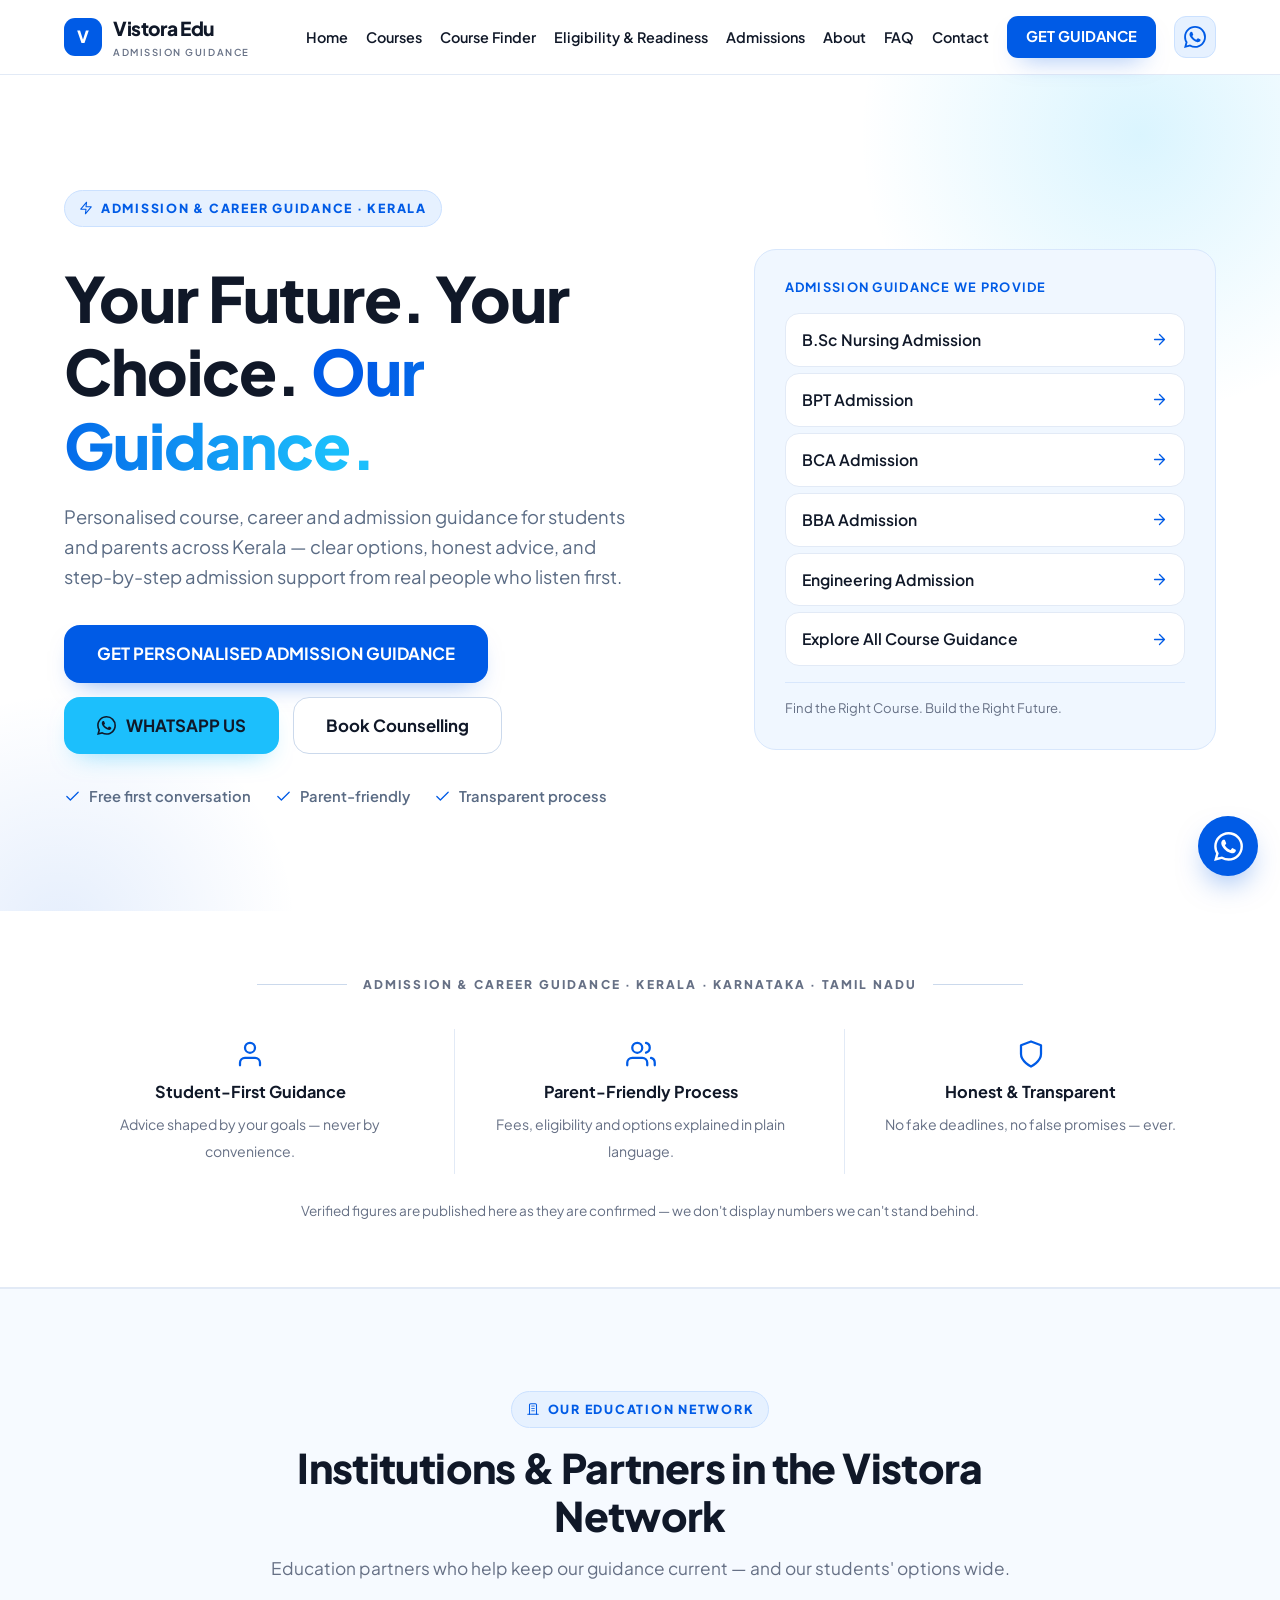
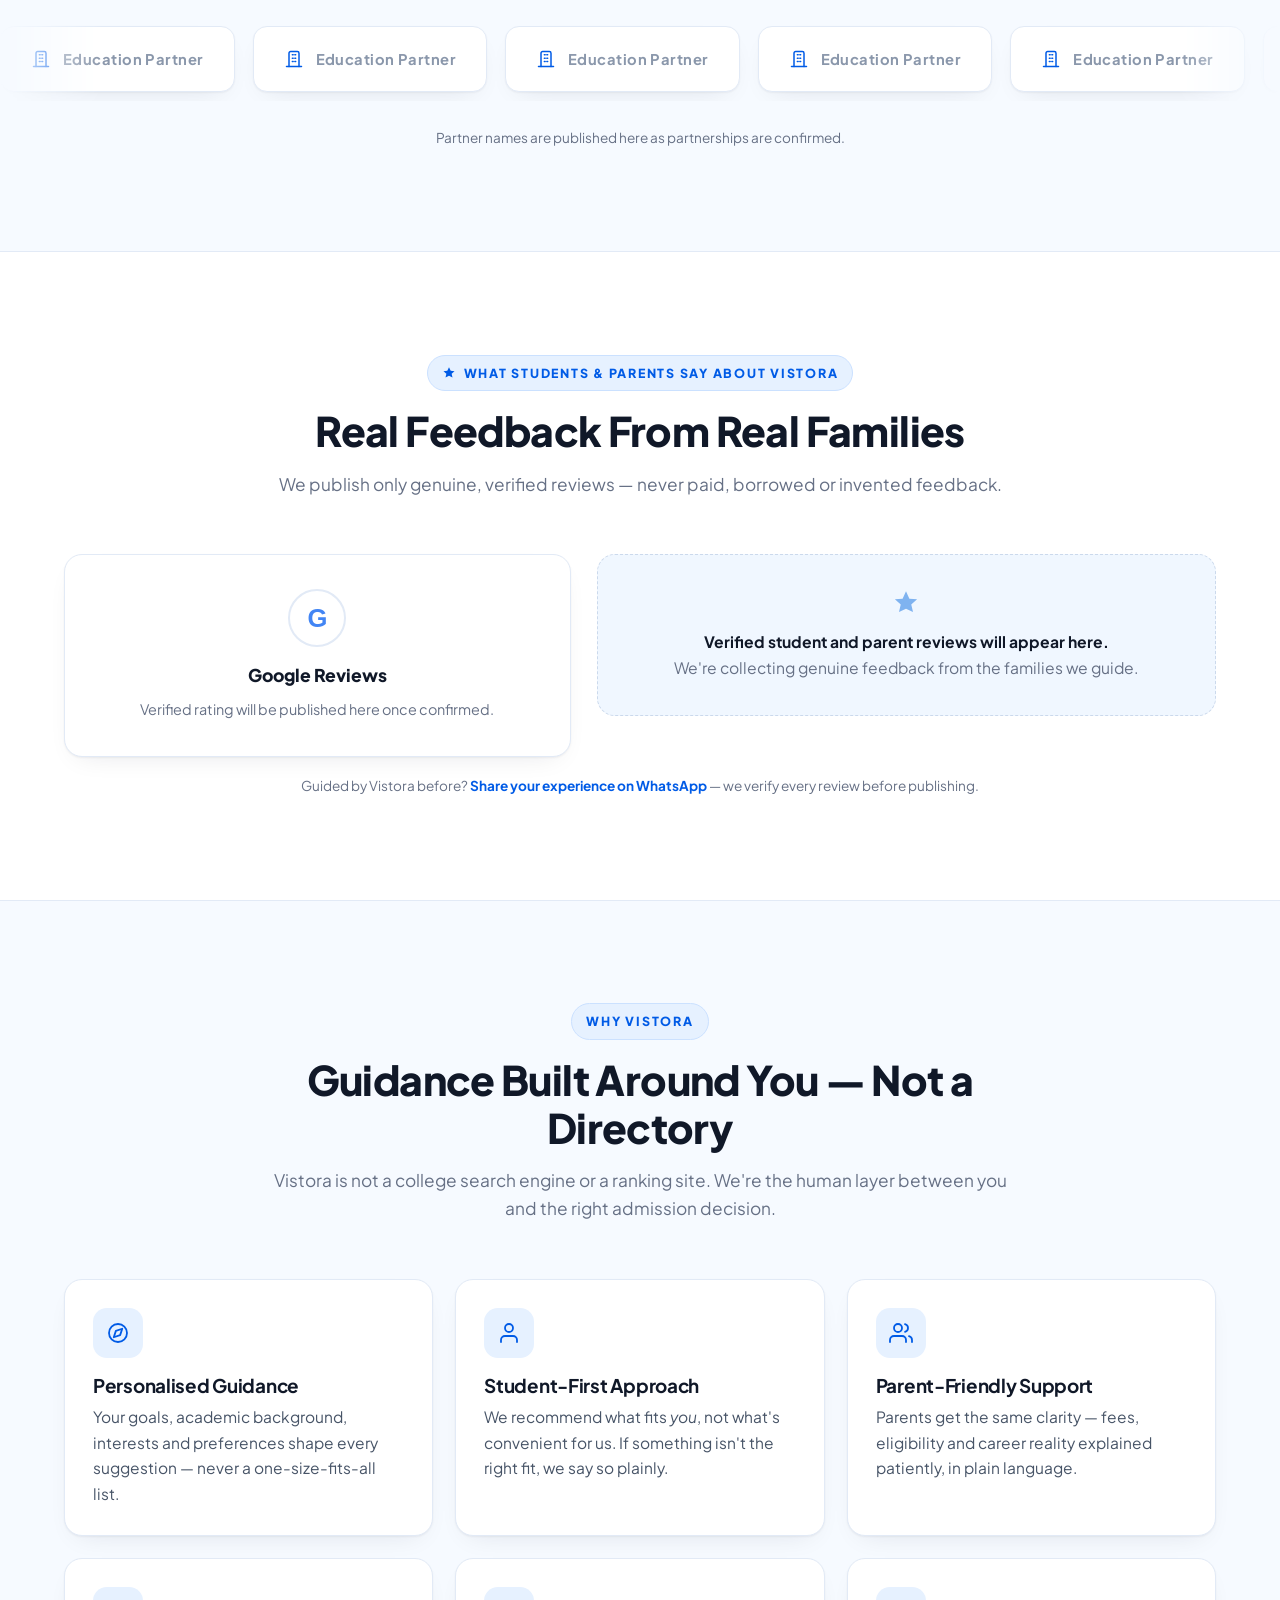
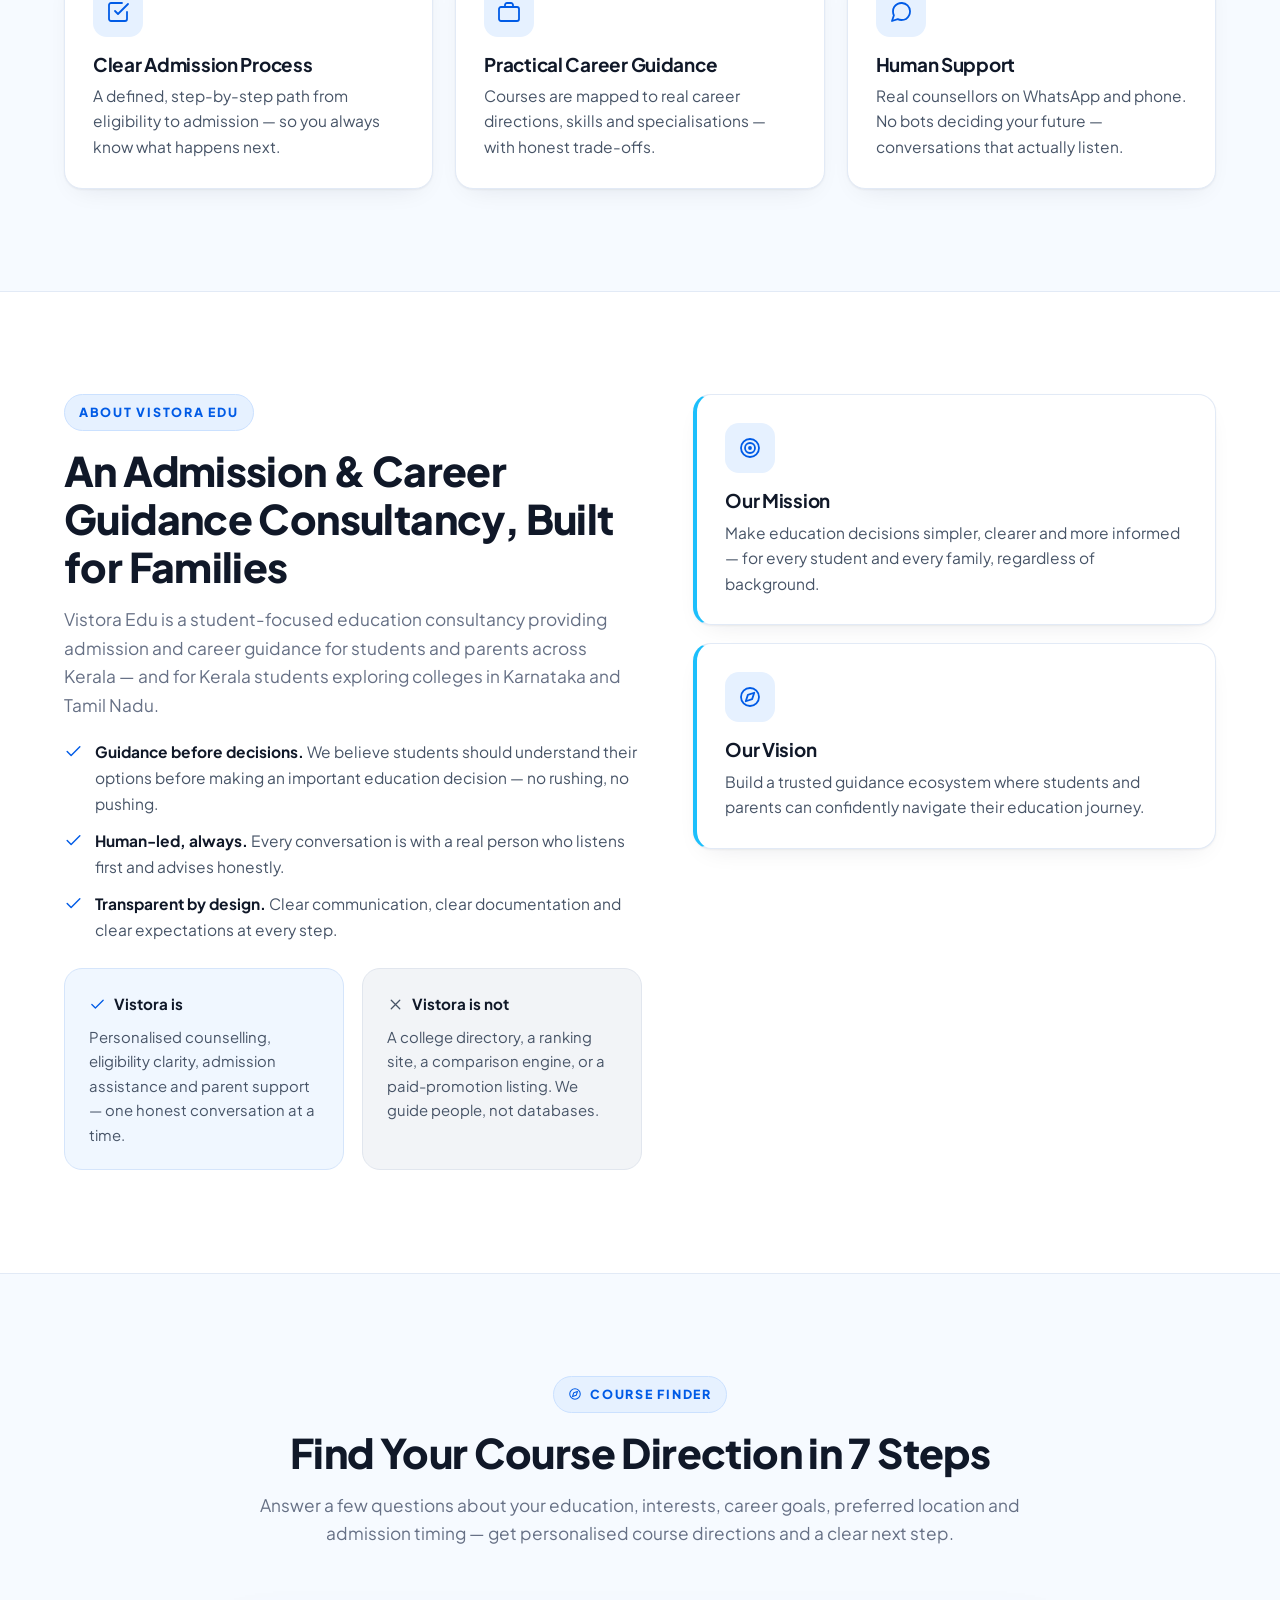
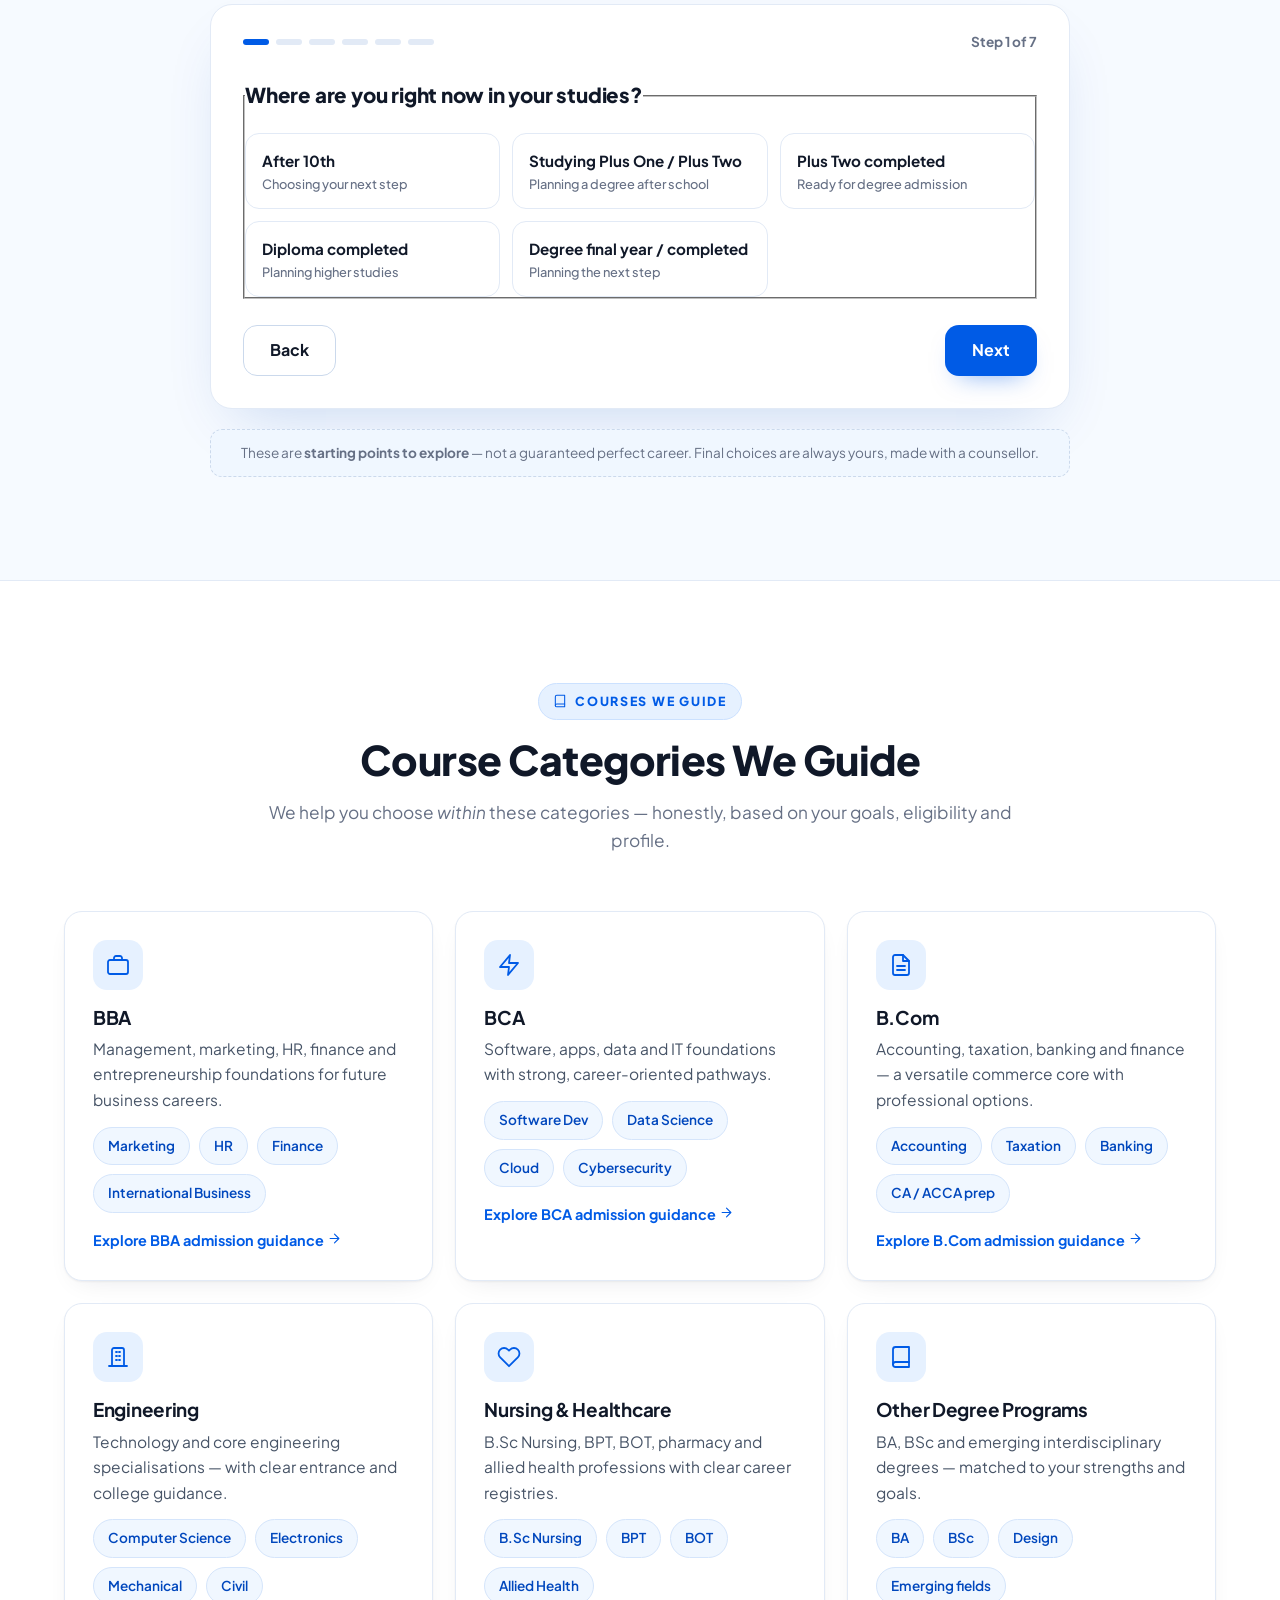
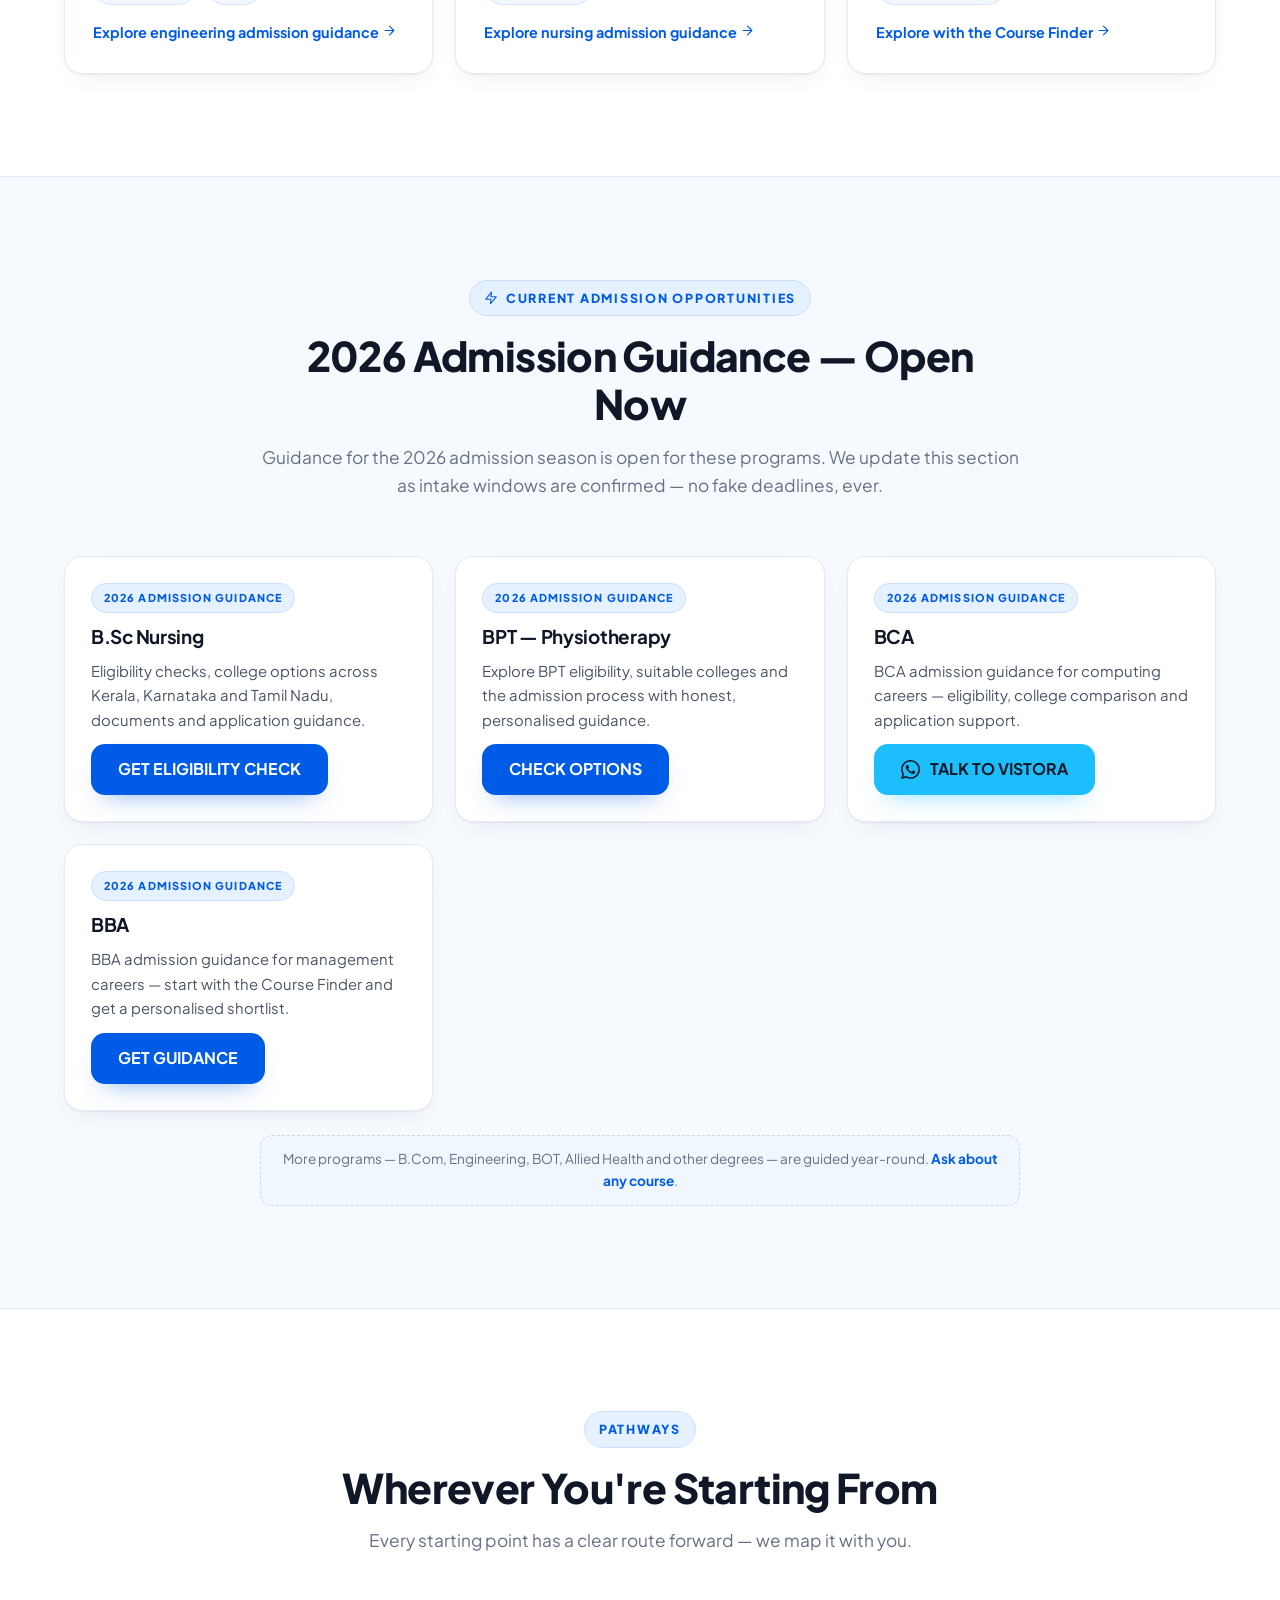
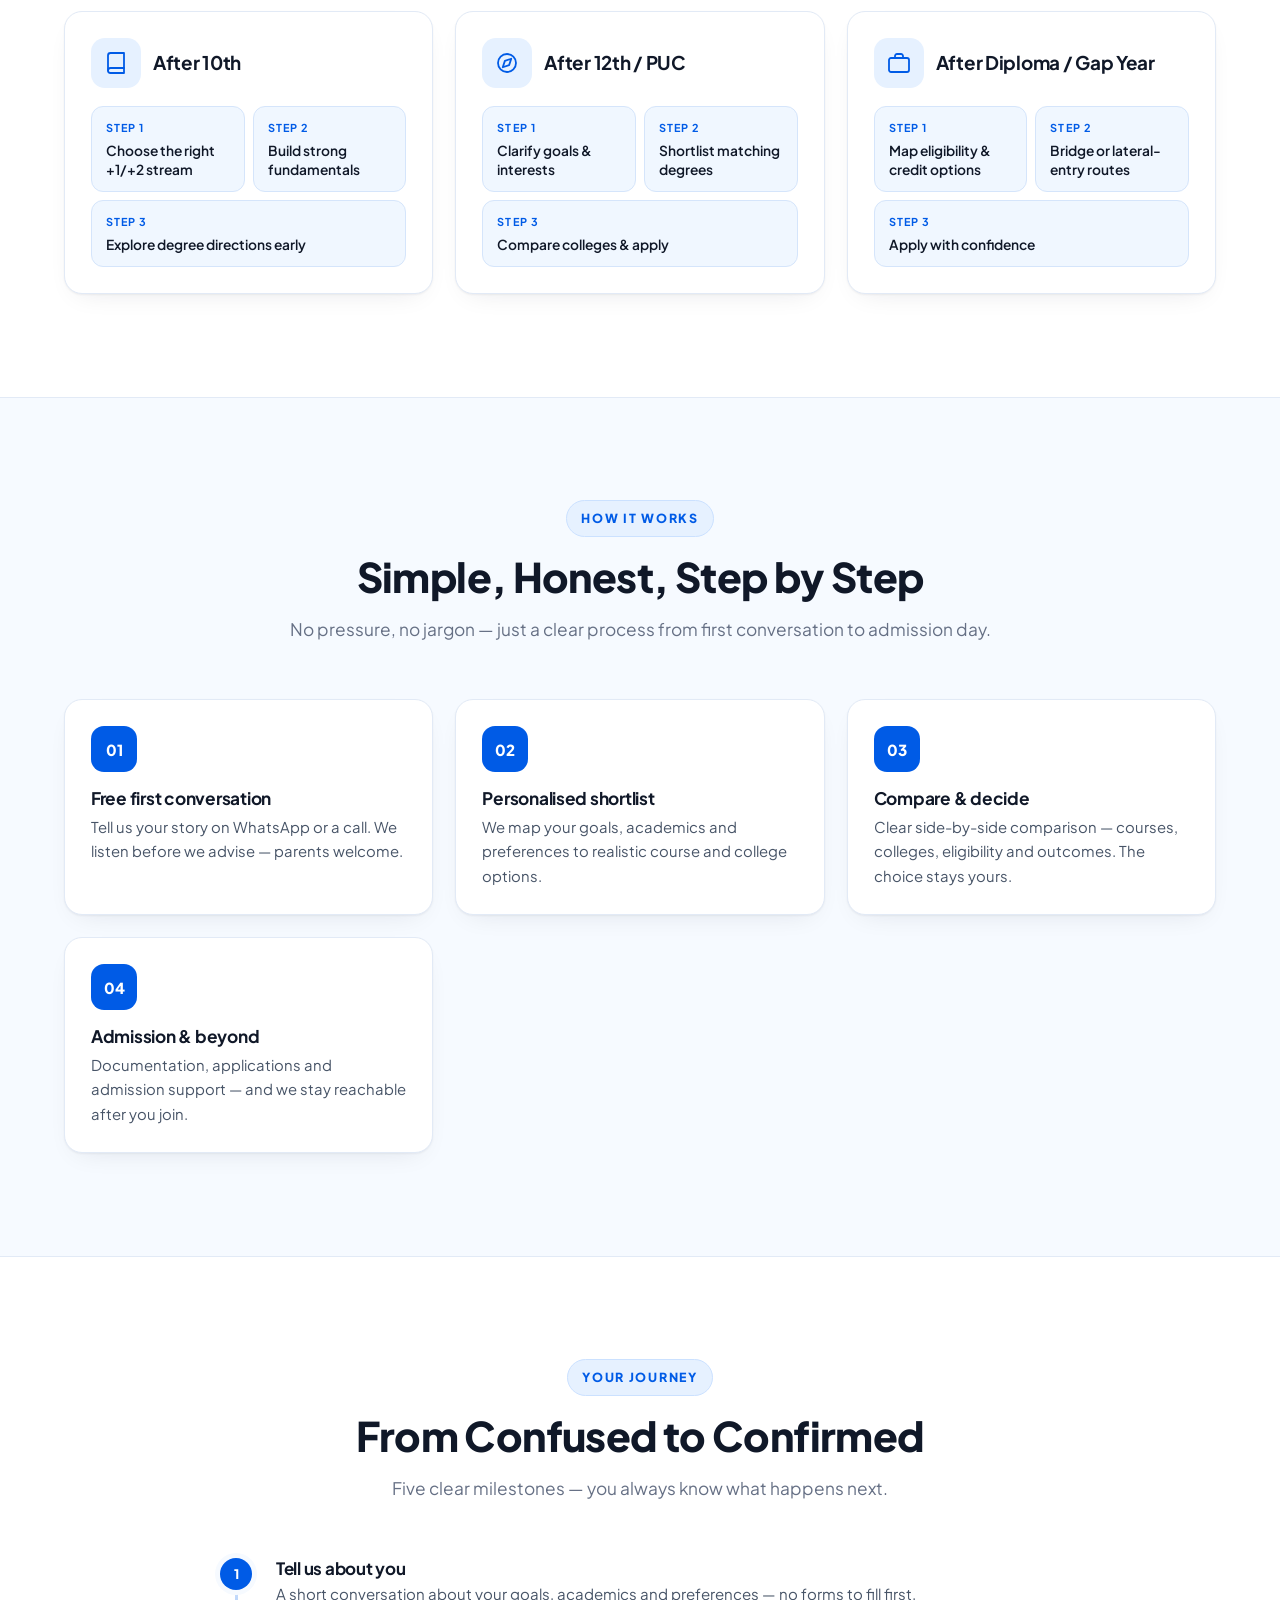
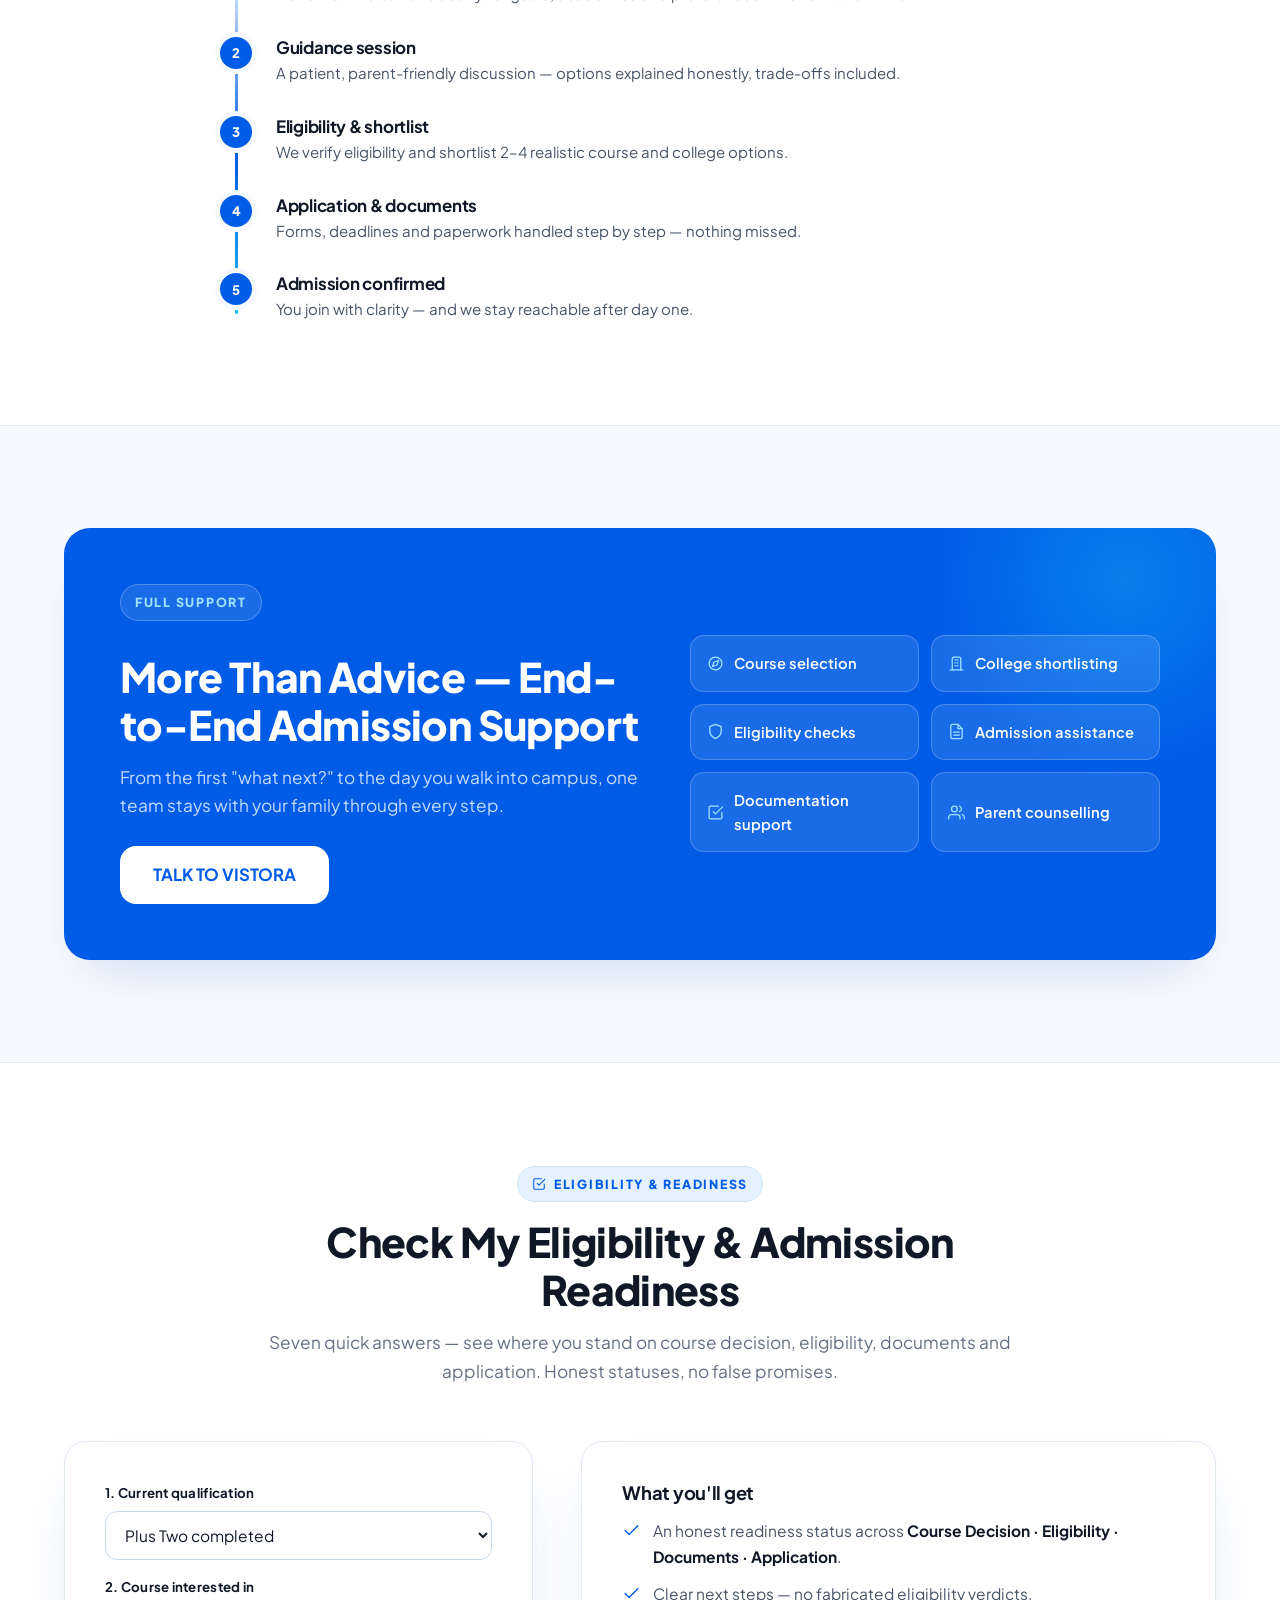
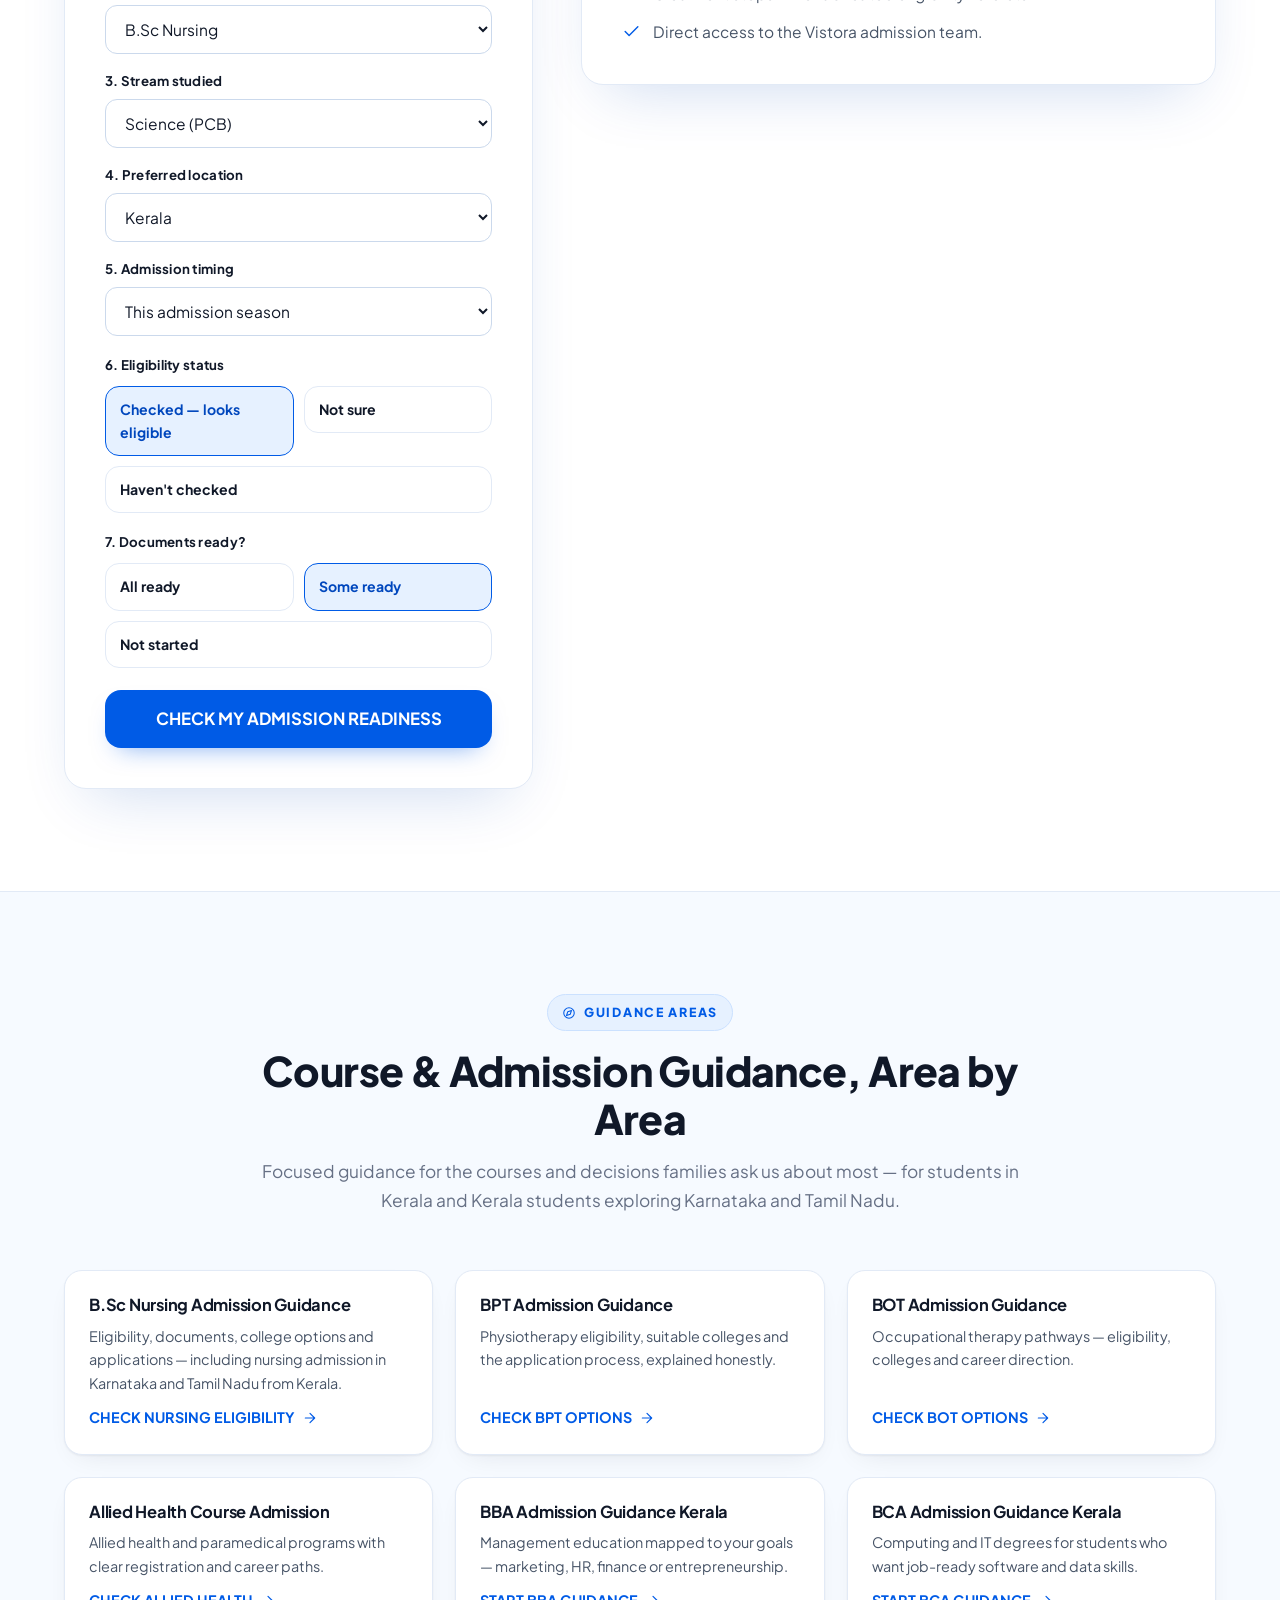
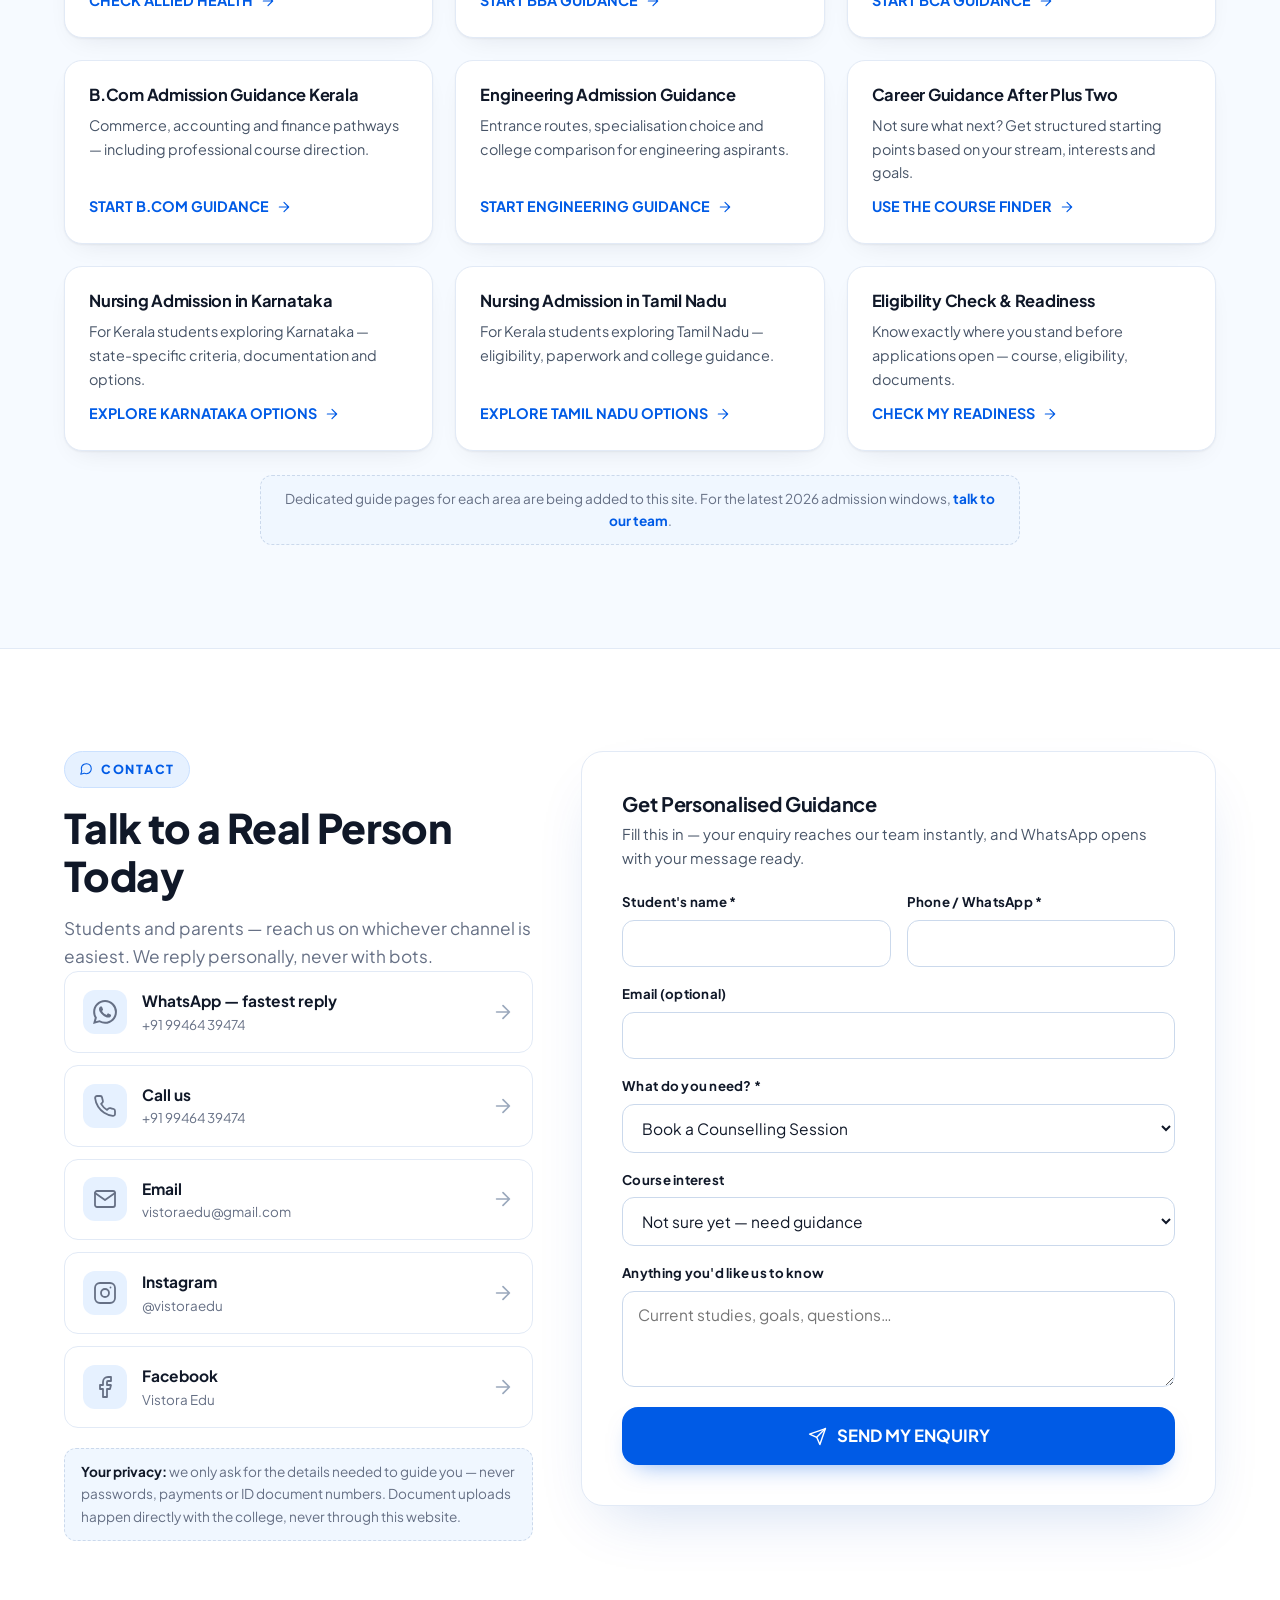
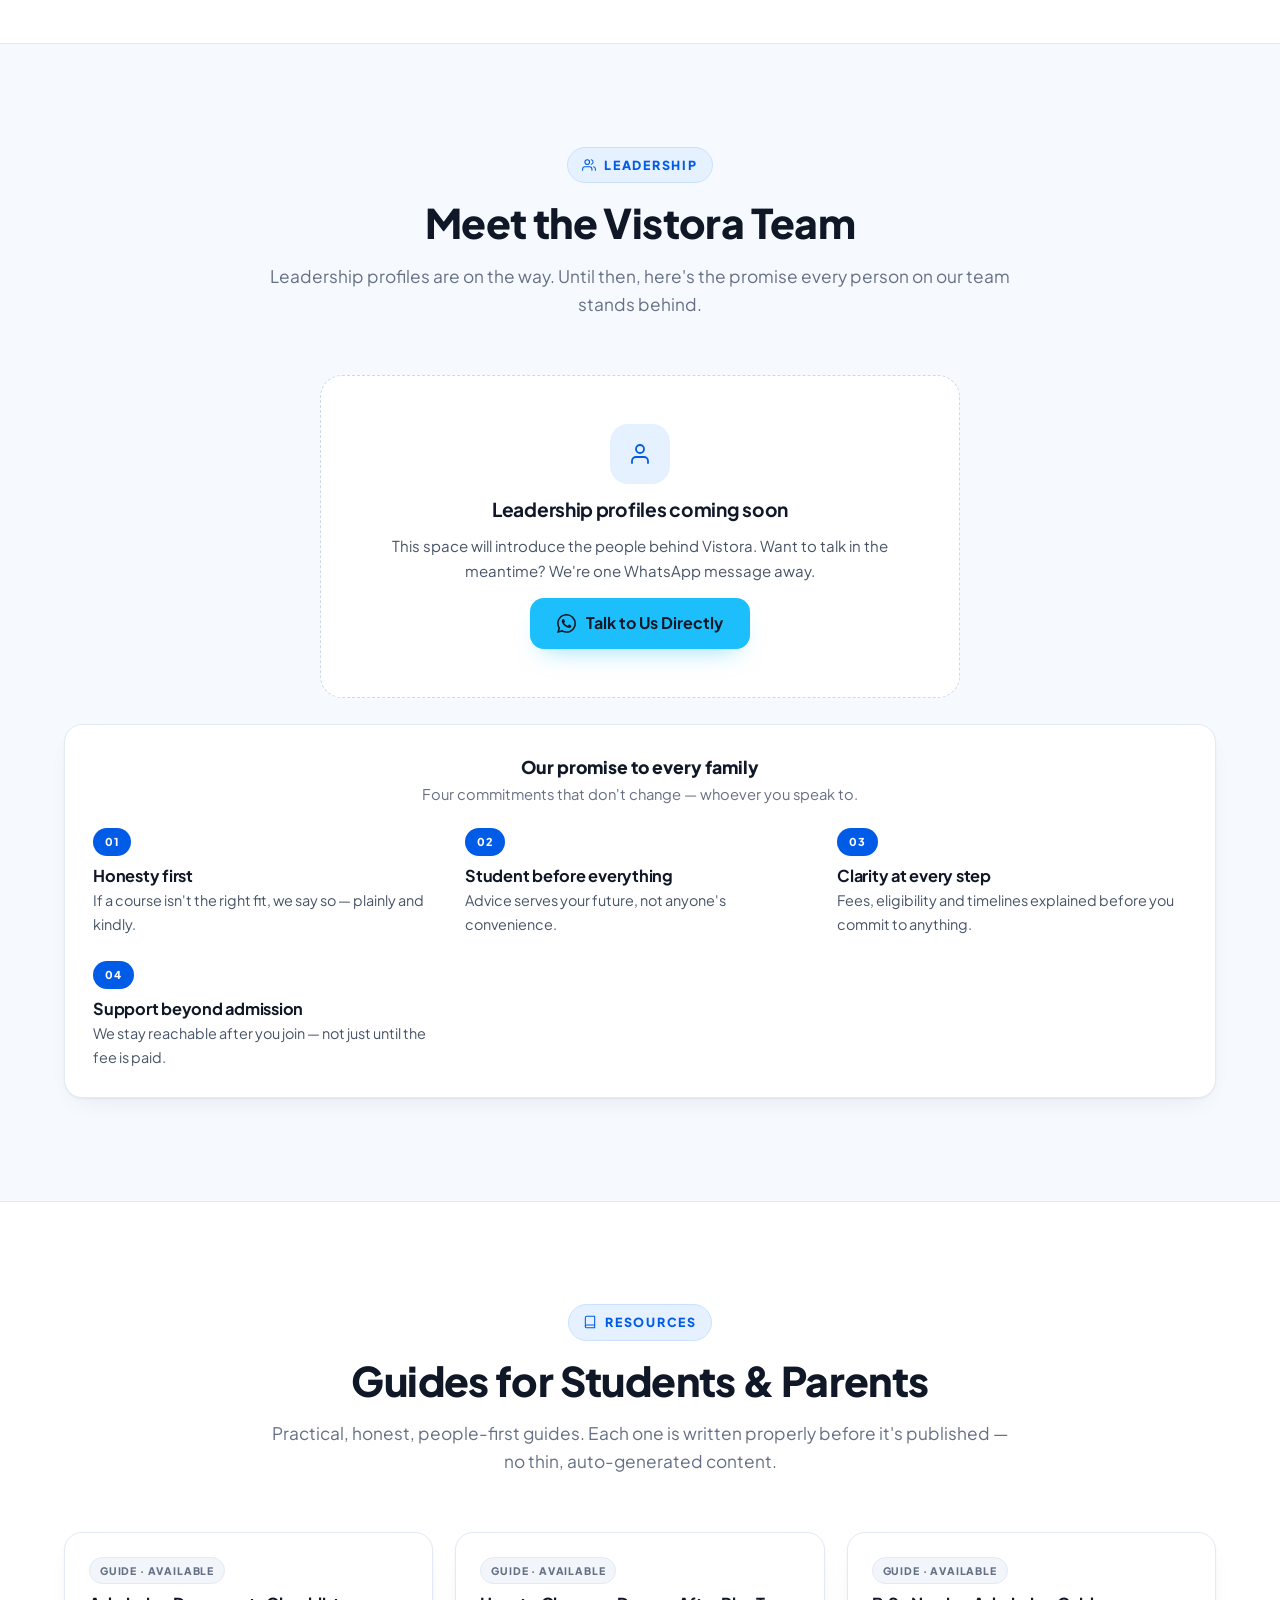
==== commit e0ee38ce: "Update index.html" ====
--- a/index.html
+++ b/index.html
@@ -3,18 +3,38 @@
 <head>
 <meta charset="UTF-8">
 <meta name="viewport" content="width=device-width, initial-scale=1">
-<title>Vistora Edu | Course &amp; Admission Guidance</title>
-<meta name="description" content="Vistora Edu provides personalised course selection, career and admission guidance for students and parents.">
-<meta name="theme-color" content="#0B1B33">
+<title>Vistora Edu | Admission &amp; Career Guidance in Kerala</title>
+<meta name="description" content="Vistora Edu provides personalised course selection, career guidance and admission assistance for students and parents in Kerala. Get guidance for Nursing, BBA, BCA, B.Com, Engineering, Medical and other degree programs.">
+<meta name="robots" content="index, follow">
+<meta name="theme-color" content="#005BE6">
 
 <!-- Open Graph — EDIT: add og:image (absolute URL to your real logo) and og:url when live -->
 <meta property="og:type" content="website">
 <meta property="og:site_name" content="Vistora Edu">
-<meta property="og:title" content="Vistora Edu | Course &amp; Admission Guidance">
-<meta property="og:description" content="Personalised course selection, career and admission guidance for students and parents.">
-
-<link rel="icon" href="data:image/svg+xml,%3Csvg xmlns='http://www.w3.org/2000/svg' viewBox='0 0 64 64'%3E%3Ccircle cx='32' cy='32' r='32' fill='%230B1B33'/%3E%3Cpath d='M18 20l14 26 14-26h-8l-6 12-6-12z' fill='%23FFFFFF'/%3E%3C/svg%3E">
-<!-- EDIT: once assets/favicon.png exists, swap the data URI above for <link rel="icon" href="assets/favicon.png"> -->
+<meta property="og:title" content="Vistora Edu | Admission &amp; Career Guidance in Kerala">
+<meta property="og:description" content="Personalised course selection, career guidance and admission assistance for students and parents in Kerala.">
+
+<!-- Existing image preserved — do not rename/move assets/favicon.png -->
+<link rel="icon" href="assets/favicon.png">
+
+<!--
+═══ SEARCH ENGINE READINESS (apply when hosted at your domain) ═══
+1) Google Search Console → paste verification tag here (do NOT fabricate codes):
+   <meta name="google-site-verification" content="PASTE-VERIFICATION-CODE">
+2) robots.txt:
+   User-agent: *
+   Allow: /
+   Sitemap: https://YOUR-DOMAIN/sitemap.xml
+3) sitemap.xml — add each page ONLY as it is published:
+   / , /courses/ , /bba-admission/ , /bca-admission/ , /bcom-admission/ ,
+   /engineering-admission/ , /medical-admission/ , /bsc-nursing-admission/ ,
+   /bpt-admission/ , /bot-admission/ , /allied-health-admission/ ,
+   /career-guidance/ , /admission-guidance/ , /eligibility-check/ ,
+   /nursing-admission-karnataka/ , /nursing-admission-tamil-nadu/ ,
+   /about/ , /contact/ , /faq/ , /resources/
+4) On every published page add: canonical link + og:url (real URLs only).
+5) BreadcrumbList schema → add when real multi-page URLs exist.
+-->
 
 <link rel="preconnect" href="https://fonts.googleapis.com">
 <link rel="preconnect" href="https://fonts.gstatic.com" crossorigin>
@@ -26,9 +46,10 @@
   "@type": "EducationalOrganization",
   "name": "Vistora Edu",
   "slogan": "Your Future. Your Choice. Our Guidance.",
-  "description": "Personalised course selection, career and admission guidance for students and parents.",
+  "description": "Personalised course selection, career guidance and admission assistance for students and parents in Kerala.",
   "email": "vistoraedu@gmail.com",
   "telephone": "+919946439474",
+  "areaServed": ["Kerala", "Karnataka", "Tamil Nadu"],
   "sameAs": [
     "https://www.instagram.com/vistoraedu/",
     "https://www.facebook.com/profile.php?id=61593979175510"
@@ -36,20 +57,44 @@
 }
 </script>
 
+<!-- FAQPage schema — mirrors the on-page FAQ. Note: per current Google policy,
+     FAQ rich results display mainly for authoritative government/health sites;
+     this markup remains valid and harmless. Never add aggregateRating/review here. -->
+<script type="application/ld+json">
+{
+  "@context": "https://schema.org",
+  "@type": "FAQPage",
+  "mainEntity": [
+    {"@type":"Question","name":"How can I get B.Sc Nursing admission?","acceptedAnswer":{"@type":"Answer","text":"Start by confirming your eligibility (most programs require Plus Two with Physics, Chemistry and Biology), shortlisting recognised colleges, and preparing documents. Vistora Edu guides you through each step — eligibility checks, college options in Kerala, Karnataka and Tamil Nadu, and applications."}},
+    {"@type":"Question","name":"What is the eligibility for B.Sc Nursing?","acceptedAnswer":{"@type":"Answer","text":"Most Indian universities require 10+2 with Physics, Chemistry, Biology and English, with minimum marks that vary by university and state. Exact criteria differ per college — we verify the specific requirement for every college before you apply."}},
+    {"@type":"Question","name":"Can Kerala students apply for nursing colleges in Karnataka?","acceptedAnswer":{"@type":"Answer","text":"Yes. Kerala students can apply to nursing colleges in Karnataka, subject to each college's eligibility criteria and documentation. We guide you through state-specific requirements, timelines and paperwork."}},
+    {"@type":"Question","name":"Can I get nursing admission in Tamil Nadu?","acceptedAnswer":{"@type":"Answer","text":"Yes. Kerala students can apply to nursing colleges in Tamil Nadu, subject to each college's eligibility and documentation requirements. We explain the options and guide your application step by step."}},
+    {"@type":"Question","name":"What documents are required for nursing admission?","acceptedAnswer":{"@type":"Answer","text":"Typically Plus Two marks card, transfer and migration certificates, ID proof and photographs. Exact lists vary by college and state — use our admission readiness checklist and we confirm the precise list for your chosen colleges."}},
+    {"@type":"Question","name":"What can I study after Plus Two Commerce?","acceptedAnswer":{"@type":"Answer","text":"B.Com, BBA, BCA and many other degree programs are open to commerce students depending on your subjects and goals. Our course finder and counsellors help you compare options honestly."}},
+    {"@type":"Question","name":"Is BCA a good career option?","acceptedAnswer":{"@type":"Answer","text":"For students interested in computing, BCA leads to careers in software development, data and IT services, and further study such as MCA. Whether it suits you depends on your interests and strengths — we help you judge that honestly."}},
+    {"@type":"Question","name":"What can I do after BBA?","acceptedAnswer":{"@type":"Answer","text":"BBA graduates move into management, marketing, HR and finance roles, join family businesses, or pursue an MBA and professional certifications. Your specialisation and interests shape the best direction."}},
+    {"@type":"Question","name":"How do I choose the right degree after Plus Two?","acceptedAnswer":{"@type":"Answer","text":"Combine your academic background, interests, career goals and practical factors like location and timing. Our free course finder gives structured starting points, then a counsellor helps you decide with your family."}},
+    {"@type":"Question","name":"How can I check my course eligibility?","acceptedAnswer":{"@type":"Answer","text":"Share your qualification, stream and marks with our team — we check eligibility against the specific requirements of each college before you apply. You can also use our admission readiness check on this page."}},
+    {"@type":"Question","name":"How does admission counselling work?","acceptedAnswer":{"@type":"Answer","text":"It starts with a free conversation about your goals and background, followed by a personalised shortlist, honest comparison of options, and step-by-step application support. Parents are welcome in every session."}},
+    {"@type":"Question","name":"Is the first conversation with Vistora Edu free?","acceptedAnswer":{"@type":"Answer","text":"Yes. Your first conversation is free — we understand your situation, explain how we can help, and you decide whether to continue. No pressure at any point."}}
+  ]
+}
+</script>
+
 <style>
-/* ============ TOKENS ============ */
+/* ============ TOKENS — theme: #FFFFFF + #005BE6 + #1CBFFC ============ */
 :root{
-  --navy:#0B1B33; --navy-2:#102544; --navy-3:#16305B;
-  --blue:#1E56C8; --blue-2:#17459F; --blue-soft:#E9F0FF; --blue-mist:#F3F7FF;
-  --sky:#F7F9FD; --line:#E4E9F2; --line-2:#D5DDEA;
-  --ink:#121A26; --body:#49566B; --muted:#6E7A8C;
-  --wa:#149E4F; --wa-2:#0E7A3C; --star:#F5B301;
+  --white:#FFFFFF; --blue:#005BE6; --blue-deep:#0047BD; --cyan:#1CBFFC;
+  --blue-soft:#E6F1FF; --blue-mist:#F0F7FF; --cyan-soft:#E4F8FF;
+  --sky:#F6FAFF; --line:#E2EAF6; --line-2:#CBD9EC;
+  --ink:#101828; --body:#475467; --muted:#667085;
+  --star:#F5B301;
   --r:18px; --r-sm:12px;
-  --sh:0 1px 2px rgba(16,24,40,.05),0 10px 28px -14px rgba(16,24,40,.14);
-  --sh-lg:0 26px 60px -24px rgba(11,27,51,.28);
+  --sh:0 1px 2px rgba(16,24,40,.05),0 10px 28px -14px rgba(16,24,40,.12);
+  --sh-lg:0 26px 60px -24px rgba(0,72,180,.20);
   --font:'Plus Jakarta Sans',-apple-system,BlinkMacSystemFont,'Segoe UI',Roboto,Arial,sans-serif;
 }
-/* ============ BASE ============ */
+/* ============ BASE — premium static style ============ */
 *,*::before,*::after{box-sizing:border-box;margin:0;padding:0}
 html{scroll-behavior:smooth;scroll-padding-top:92px}
 body{font-family:var(--font);color:var(--body);background:#fff;line-height:1.65;font-size:16.5px;-webkit-font-smoothing:antialiased}
@@ -61,34 +106,29 @@
 h3{font-size:1.18rem;font-weight:700}
 ::selection{background:var(--blue);color:#fff}
 :focus-visible{outline:3px solid var(--blue);outline-offset:2px;border-radius:6px}
-.skip{position:absolute;left:-999px;top:8px;background:var(--navy);color:#fff;padding:10px 18px;border-radius:10px;z-index:200}
+.skip{position:absolute;left:-999px;top:8px;background:var(--blue);color:#fff;padding:10px 18px;border-radius:10px;z-index:200}
 .skip:focus{left:8px}
 .ic{width:22px;height:22px;fill:none;stroke:currentColor;stroke-width:1.8;stroke-linecap:round;stroke-linejoin:round;flex:none}
 .container{max-width:1200px;margin:0 auto;padding:0 24px}
 section{padding:clamp(64px,8vw,104px) 0;position:relative}
 .sec-alt{background:var(--sky);border-top:1px solid var(--line);border-bottom:1px solid var(--line)}
-.sec-navy{background:var(--navy);color:#C7D2E4}
-.sec-navy h2,.sec-navy h3{color:#fff}
-.sec-navy .lead{color:#AEBDD6}
-.head{max-width:720px;margin:0 auto clamp(36px,5vw,56px);text-align:center}
-.eyebrow{display:inline-flex;align-items:center;gap:8px;font-size:.78rem;font-weight:800;letter-spacing:.14em;text-transform:uppercase;color:var(--blue);background:var(--blue-soft);border:1px solid #D7E4FF;padding:7px 14px;border-radius:999px;margin-bottom:16px}
-.sec-navy .eyebrow{background:rgba(255,255,255,.08);border-color:rgba(255,255,255,.16);color:#9DB9F2}
+.head{max-width:760px;margin:0 auto clamp(36px,5vw,56px);text-align:center}
+.eyebrow{display:inline-flex;align-items:center;gap:8px;font-size:.78rem;font-weight:800;letter-spacing:.14em;text-transform:uppercase;color:var(--blue);background:var(--blue-soft);border:1px solid #CBE1FF;padding:7px 14px;border-radius:999px;margin-bottom:16px}
 .lead{font-size:1.08rem;color:var(--muted);margin-top:14px}
-/* ============ BUTTONS ============ */
-.btn{display:inline-flex;align-items:center;justify-content:center;gap:10px;padding:14px 26px;border-radius:14px;font-family:var(--font);font-weight:700;font-size:1rem;border:1.5px solid transparent;cursor:pointer;transition:transform .18s ease,box-shadow .18s ease,background .18s ease,color .18s,border-color .18s;text-align:center;line-height:1.3}
-.btn:hover{transform:translateY(-2px)}
-.btn:active{transform:translateY(0)}
+.note{font-size:.85rem;color:var(--muted);background:var(--blue-mist);border:1px dashed var(--line-2);border-radius:var(--r-sm);padding:12px 16px;margin-top:18px}
+/* ============ BUTTONS — colour changes only, no movement ============ */
+.btn{display:inline-flex;align-items:center;justify-content:center;gap:10px;padding:14px 26px;border-radius:14px;font-family:var(--font);font-weight:700;font-size:1rem;border:1.5px solid transparent;cursor:pointer;text-align:center;line-height:1.3}
 .btn .ic{width:19px;height:19px}
-.btn-navy{background:var(--navy);color:#fff;box-shadow:var(--sh)}
-.btn-navy:hover{background:var(--navy-3)}
-.btn-blue{background:var(--blue);color:#fff;box-shadow:0 12px 26px -12px rgba(30,86,200,.55)}
-.btn-blue:hover{background:var(--blue-2)}
-.btn-wa{background:var(--wa);color:#fff;box-shadow:0 12px 26px -12px rgba(20,158,79,.5)}
-.btn-wa:hover{background:var(--wa-2)}
-.btn-outline{background:#fff;color:var(--navy);border-color:var(--line-2)}
-.btn-outline:hover{border-color:var(--navy);background:var(--blue-mist)}
-.btn-light{background:rgba(255,255,255,.08);color:#fff;border-color:rgba(255,255,255,.28)}
-.btn-light:hover{background:rgba(255,255,255,.16);border-color:rgba(255,255,255,.5)}
+.btn-blue{background:var(--blue);color:#fff;box-shadow:0 12px 26px -14px rgba(0,91,230,.55)}
+.btn-blue:hover{background:var(--blue-deep)}
+.btn-cyan{background:var(--cyan);color:var(--ink);box-shadow:0 12px 26px -14px rgba(28,191,252,.6)}
+.btn-cyan:hover{background:#3CCBFF}
+.btn-white{background:#fff;color:var(--blue)}
+.btn-white:hover{background:var(--blue-soft)}
+.btn-outline{background:#fff;color:var(--ink);border-color:var(--line-2)}
+.btn-outline:hover{border-color:var(--blue);color:var(--blue)}
+.btn-ghost{background:transparent;color:#fff;border-color:rgba(255,255,255,.55)}
+.btn-ghost:hover{background:rgba(255,255,255,.12)}
 .btn-lg{padding:17px 32px;font-size:1.05rem;border-radius:16px}
 .btn-sm{padding:10px 18px;font-size:.92rem;border-radius:11px}
 .btn-row{display:flex;flex-wrap:wrap;gap:14px;justify-content:center}
@@ -96,294 +136,289 @@
 .grid{display:grid;gap:22px}
 .g2{grid-template-columns:repeat(auto-fit,minmax(min(100%,340px),1fr))}
 .g3{grid-template-columns:repeat(auto-fit,minmax(min(100%,280px),1fr))}
-.g4{grid-template-columns:repeat(auto-fit,minmax(min(100%,235px),1fr))}
-.card{background:#fff;border:1px solid var(--line);border-radius:var(--r);padding:28px;box-shadow:var(--sh);transition:transform .22s ease,box-shadow .22s ease}
-.card:hover{transform:translateY(-4px);box-shadow:var(--sh-lg)}
+.card{background:#fff;border:1px solid var(--line);border-radius:var(--r);padding:28px;box-shadow:var(--sh)}
+.card:hover{border-color:#B7D2F5}
 .card h3{margin:16px 0 8px}
 .card p{font-size:.97rem}
 .ic-chip{width:50px;height:50px;border-radius:14px;background:var(--blue-soft);color:var(--blue);display:grid;place-items:center}
 .ic-chip .ic{width:24px;height:24px}
 .chips{display:flex;flex-wrap:wrap;gap:9px;list-style:none;margin-top:14px}
-.chips li{background:var(--blue-mist);border:1px solid #DCE7FB;color:var(--blue-2);font-size:.85rem;font-weight:600;padding:7px 14px;border-radius:999px}
-.note{font-size:.85rem;color:var(--muted);background:var(--sky);border:1px dashed var(--line-2);border-radius:var(--r-sm);padding:12px 16px;margin-top:18px}
-/* ============ REVEAL ============ */
-.reveal{opacity:0;transform:translateY(20px);transition:opacity .65s ease,transform .65s ease}
-.reveal.in{opacity:1;transform:none}
-.d1{transition-delay:.08s}.d2{transition-delay:.16s}.d3{transition-delay:.24s}
+.chips li{background:var(--blue-mist);border:1px solid #D5E5FB;color:var(--blue-deep);font-size:.85rem;font-weight:600;padding:7px 14px;border-radius:999px}
 /* ============ HEADER ============ */
-.site-header{position:sticky;top:0;z-index:100;background:rgba(255,255,255,.92);backdrop-filter:blur(12px);border-bottom:1px solid transparent;transition:border-color .25s,box-shadow .25s}
-.site-header.scrolled{border-bottom-color:var(--line);box-shadow:0 8px 24px -18px rgba(11,27,51,.25)}
+.site-header{position:sticky;top:0;z-index:100;background:rgba(255,255,255,.94);backdrop-filter:blur(12px);border-bottom:1px solid var(--line)}
 .nav-wrap{display:flex;align-items:center;justify-content:space-between;gap:18px;height:74px}
-.logo{display:flex;align-items:center;gap:11px;font-weight:800;font-size:1.2rem;color:var(--navy);letter-spacing:-.02em}
-.logo-mark{width:38px;height:38px;border-radius:11px;background:var(--navy);color:#fff;display:grid;place-items:center;font-size:1.05rem;font-weight:800;flex:none}
+.logo{display:flex;align-items:center;gap:11px;font-weight:800;font-size:1.2rem;color:var(--ink);letter-spacing:-.02em}
+.logo-mark{width:38px;height:38px;border-radius:11px;background:var(--blue);color:#fff;display:grid;place-items:center;font-size:1.05rem;font-weight:800;flex:none}
 .logo small{display:block;font-size:.6rem;font-weight:600;letter-spacing:.16em;color:var(--muted);text-transform:uppercase}
-.nav-menu{display:flex;align-items:center;gap:16px;list-style:none}
-.nav-menu a:not(.btn){font-weight:600;font-size:.9rem;color:var(--ink);position:relative;padding:4px 0;white-space:nowrap}
-.nav-menu a:not(.btn)::after{content:"";position:absolute;left:0;bottom:-2px;width:0;height:2px;background:var(--blue);border-radius:2px;transition:width .22s}
-.nav-menu a:not(.btn):hover::after{width:100%}
-.nav-wa-link{width:42px;height:42px;padding:0!important;border-radius:12px!important;display:grid;place-items:center;background:#E8F7EE;color:var(--wa)!important;border:1.5px solid #C9EDD8}
-.nav-wa-link:hover{background:var(--wa)!important;color:#fff!important}
-.nav-wa-link::after{display:none!important}
-.nav-toggle{display:none;background:none;border:0;cursor:pointer;color:var(--navy);padding:8px}
+.nav-menu{display:flex;align-items:center;gap:18px;list-style:none}
+.nav-menu a:not(.btn){font-weight:600;font-size:.9rem;color:var(--ink);white-space:nowrap}
+.nav-menu a:not(.btn):hover{color:var(--blue)}
+.nav-wa-link{width:42px;height:42px;padding:0!important;border-radius:12px!important;display:grid;place-items:center;background:var(--blue-soft);color:var(--blue)!important;border:1.5px solid #CBE1FF}
+.nav-wa-link:hover{background:var(--blue)!important;color:#fff!important}
+.nav-toggle{display:none;background:none;border:0;cursor:pointer;color:var(--blue);padding:8px}
 .nav-toggle .ic{width:26px;height:26px}
 .nav-toggle .x{display:none}
 body.nav-open .nav-toggle .bars{display:none}
 body.nav-open .nav-toggle .x{display:block}
 @media (min-width:961px) and (max-width:1150px){
   .li-home,.nav-wa-li{display:none}
-  .nav-menu{gap:13px}
+  .nav-menu{gap:14px}
   .nav-menu a:not(.btn){font-size:.87rem}
-  .nw{display:none}
-  .logo small{display:none}
 }
 /* ============ HERO ============ */
-.hero{background:var(--navy);color:#C7D2E4;padding:clamp(76px,9vw,124px) 0 clamp(70px,8vw,110px);overflow:hidden;position:relative}
-.hero::before{content:"";position:absolute;top:-220px;right:-160px;width:620px;height:620px;border-radius:50%;background:radial-gradient(circle,rgba(43,101,232,.22),transparent 65%);pointer-events:none}
-.hero-inner{display:grid;grid-template-columns:1.15fr .85fr;gap:clamp(36px,5vw,64px);align-items:center;position:relative}
-.hero .eyebrow{background:rgba(255,255,255,.07);border-color:rgba(255,255,255,.16);color:#9DB9F2}
-.hero h1{color:#fff;margin:18px 0 20px}
-.hero h1 .accent{color:#7EA6FF}
-.hero .lead{font-size:1.15rem;color:#AEBDD6;max-width:560px}
+.hero{background:var(--white);color:var(--body);padding:clamp(76px,9vw,124px) 0 clamp(70px,8vw,110px);overflow:hidden;position:relative}
+.hero::before{content:"";position:absolute;top:-260px;right:-180px;width:640px;height:640px;border-radius:50%;background:radial-gradient(circle,rgba(28,191,252,.16),transparent 62%);pointer-events:none}
+.hero::after{content:"";position:absolute;bottom:-300px;left:-220px;width:560px;height:560px;border-radius:50%;background:radial-gradient(circle,rgba(0,91,230,.10),transparent 60%);pointer-events:none}
+.hero-inner{display:grid;grid-template-columns:1.15fr .85fr;gap:clamp(36px,5vw,64px);align-items:center;position:relative;z-index:1}
+.hero h1{margin:18px 0 20px}
+.hero h1 .accent{background:linear-gradient(92deg,var(--blue) 15%,var(--cyan) 90%);-webkit-background-clip:text;background-clip:text;color:transparent}
+.hero .lead{font-size:1.15rem;color:#5A6B84;max-width:580px}
 .hero-cta{display:flex;flex-wrap:wrap;gap:14px;margin-top:32px}
-.hero-points{display:flex;flex-wrap:wrap;gap:10px 24px;margin-top:30px;list-style:none;font-size:.92rem;font-weight:600;color:#9FB2CE}
+.hero-points{display:flex;flex-wrap:wrap;gap:10px 24px;margin-top:30px;list-style:none;font-size:.92rem;font-weight:600;color:#5A6B84}
 .hero-points li{display:flex;align-items:center;gap:8px}
-.hero-points .ic{width:17px;height:17px;color:#5C8BEF}
-.hero-card{background:rgba(255,255,255,.045);border:1px solid rgba(255,255,255,.13);border-radius:22px;padding:30px;backdrop-filter:blur(6px)}
-.hero-card h3{font-size:.8rem;text-transform:uppercase;letter-spacing:.1em;margin-bottom:18px;color:#8FA6CB}
+.hero-points .ic{width:17px;height:17px;color:var(--blue)}
+.hero-card{background:var(--blue-mist);border:1px solid #D8E7FC;border-radius:22px;padding:30px}
+.hero-card h3{font-size:.8rem;text-transform:uppercase;letter-spacing:.1em;margin-bottom:18px;color:var(--blue)}
 .hero-list{list-style:none;display:grid;gap:6px}
-.hero-list a{display:flex;align-items:center;justify-content:space-between;gap:12px;padding:13px 16px;border-radius:14px;color:#E7EDF7;font-weight:600;font-size:.98rem;transition:background .18s,border-color .18s;border:1px solid transparent}
-.hero-list a:hover{background:rgba(255,255,255,.07);border-color:rgba(255,255,255,.12)}
-.hero-list .ic{width:17px;height:17px;color:#6E93E8}
-.hero-card .mini-note{margin-top:16px;font-size:.82rem;color:#7E93B5;border-top:1px solid rgba(255,255,255,.1);padding-top:14px}
-/* ============ TRUST SIGNALS BAND ============ */
+.hero-list a{display:flex;align-items:center;justify-content:space-between;gap:12px;padding:13px 16px;border-radius:14px;background:#fff;border:1px solid var(--line);color:var(--ink);font-weight:600;font-size:.98rem}
+.hero-list a:hover{border-color:#9CC1F5;color:var(--blue)}
+.hero-list .ic{width:17px;height:17px;color:var(--blue)}
+.hero-card .mini-note{margin-top:16px;font-size:.82rem;color:var(--muted);border-top:1px solid #D8E7FC;padding-top:14px}
+/* ============ TRUST BAND ============ */
 .trust-band{padding:clamp(44px,5.5vw,64px) 0;border-bottom:1px solid var(--line)}
 .ts-eyebrow{display:flex;align-items:center;justify-content:center;gap:16px;text-align:center;font-size:.75rem;font-weight:800;letter-spacing:.18em;text-transform:uppercase;color:var(--muted)}
 .ts-eyebrow::before,.ts-eyebrow::after{content:"";height:1px;width:min(90px,12vw);background:var(--line-2);flex:none}
-.ts-grid{display:grid;grid-template-columns:repeat(4,1fr);gap:18px;margin-top:34px;text-align:center}
-.ts-item{padding:6px 10px}
+.ts-grid{display:grid;grid-template-columns:repeat(3,1fr);gap:18px;margin-top:34px;text-align:center}
+.ts-item{padding:10px 14px}
 .ts-item + .ts-item{border-left:1px solid var(--line)}
-.ts-num{display:block;font-size:clamp(2rem,4vw,2.9rem);font-weight:800;color:var(--navy);line-height:1;letter-spacing:-.02em}
-.ts-num.pending{color:#B9C3D4}
-.ts-cap{display:block;margin-top:8px;font-size:.88rem;font-weight:600;color:var(--muted)}
-.ts-note{margin-top:28px;text-align:center;font-size:.85rem;color:var(--muted)}
+.ts-item .ic{width:30px;height:30px;color:var(--blue);margin:0 auto 10px}
+.ts-item b{display:block;color:var(--ink);font-size:1.02rem;margin-bottom:4px}
+.ts-item span{font-size:.88rem;color:var(--muted)}
+.ts-note{margin-top:26px;text-align:center;font-size:.85rem;color:var(--muted)}
 @media (max-width:720px){
-  .ts-grid{grid-template-columns:1fr 1fr;gap:28px 10px}
-  .ts-item:nth-child(3){border-left:0}
-}
-/* ============ EDUCATION NETWORK MARQUEE ============ */
+  .ts-grid{grid-template-columns:1fr;gap:22px}
+  .ts-item + .ts-item{border-left:0;border-top:1px solid var(--line);padding-top:22px}
+}
+/* ============ EDUCATION NETWORK MARQUEE — the ONLY animation ============ */
 .marquee{overflow:hidden;padding:8px 0;
   -webkit-mask-image:linear-gradient(90deg,transparent,#000 8%,#000 92%,transparent);
   mask-image:linear-gradient(90deg,transparent,#000 8%,#000 92%,transparent)}
-.mq-track{display:flex;width:max-content;animation:mqScroll 60s linear infinite;will-change:transform}
+.mq-track{display:flex;width:max-content;animation:mqScroll 48s linear infinite;will-change:transform}
 .marquee:hover .mq-track{animation-play-state:paused}
 @keyframes mqScroll{to{transform:translateX(-50%)}}
-.mq-card{flex:none;display:flex;align-items:center;justify-content:center;gap:14px;background:#fff;border:1px solid var(--line);border-radius:16px;padding:26px 46px;min-width:230px;margin-right:22px;box-shadow:var(--sh);white-space:nowrap}
-.mq-card img{max-height:46px;max-width:180px;width:auto;object-fit:contain;filter:grayscale(1);opacity:.6;transition:filter .3s ease,opacity .3s ease}
-.mq-card:hover img{filter:grayscale(0);opacity:1}
-.mq-ph{color:#A6B2C4;font-weight:700;font-size:.95rem;letter-spacing:.05em}
-.mq-ph .ic{width:26px;height:26px}
+.mq-card{flex:none;display:flex;align-items:center;gap:12px;background:#fff;border:1px solid var(--line);border-radius:14px;padding:20px 30px;margin-right:18px;box-shadow:var(--sh);white-space:nowrap}
+.mq-card .ic{width:20px;height:20px;color:var(--blue)}
+.mq-card b{font-size:.92rem;color:#8A97AB;font-weight:700;letter-spacing:.03em}
 /* ============ REVIEWS ============ */
 .gr-wrap{display:grid;grid-template-columns:.9fr 1.1fr;gap:26px;align-items:stretch}
 .gr-summary{background:#fff;border:1px solid var(--line);border-radius:var(--r);padding:34px;box-shadow:var(--sh);display:flex;flex-direction:column;justify-content:center;text-align:center}
 .gr-badge{width:58px;height:58px;border-radius:50%;border:2px solid var(--line);display:grid;place-items:center;margin:0 auto 14px;font-weight:800;font-size:1.6rem;font-family:Arial,sans-serif;color:#4285F4;background:#fff}
-.gr-score{font-size:3.2rem;font-weight:800;color:var(--ink);line-height:1;margin-top:10px}
-.stars{display:flex;gap:4px;justify-content:center;margin:12px 0 6px;color:var(--line-2)}
-.stars .ic{width:22px;height:22px}
-.gr-count{font-size:.9rem;color:var(--muted)}
+.gr-title{font-weight:800;color:var(--ink);font-size:1.1rem}
+.gr-count{font-size:.9rem;color:var(--muted);margin-top:8px}
 .gr-cards{display:grid;gap:18px;align-content:start}
-.gr-empty{border:1.5px dashed var(--line-2);border-radius:var(--r);padding:30px;text-align:center;color:var(--muted);font-size:.95rem;display:flex;flex-direction:column;align-items:center;gap:12px;justify-content:center;background:var(--blue-mist)}
-.gr-empty .ic{width:28px;height:28px;color:#9AB0D8}
+.gr-empty{border:1.5px dashed var(--line-2);border-radius:var(--r);padding:34px;text-align:center;color:var(--muted);font-size:.98rem;display:flex;flex-direction:column;align-items:center;gap:12px;justify-content:center;background:var(--blue-mist)}
+.gr-empty .ic{width:28px;height:28px;color:#7FB3F0}
+.gr-invite{font-size:.85rem;color:var(--muted);margin-top:18px;text-align:center}
 /* ============ ABOUT ============ */
 .about-grid{display:grid;grid-template-columns:1.05fr .95fr;gap:clamp(28px,4vw,52px);align-items:start}
 .about-list{list-style:none;display:grid;gap:12px;margin-top:20px}
 .about-list li{display:flex;gap:12px;align-items:flex-start;font-size:.97rem}
 .about-list .ic{width:19px;height:19px;margin-top:3px;color:var(--blue)}
-.mv-card{border-left:4px solid var(--blue)}
+.mv-card{border-left:4px solid var(--cyan)}
 .mv-card + .mv-card{margin-top:18px}
 .we-strip{display:grid;grid-template-columns:1fr 1fr;gap:18px;margin-top:26px}
 .we-strip > div{border-radius:var(--r);padding:22px 24px;font-size:.93rem}
-.we-yes{background:var(--blue-mist);border:1px solid #DCE7FB}
-.we-no{background:#FBF6F0;border:1px solid #F0E4D6}
+.we-yes{background:var(--blue-mist);border:1px solid #D5E5FB}
+.we-no{background:#F2F4F7;border:1px solid #E1E6EE}
 .we-strip b{display:flex;align-items:center;gap:8px;color:var(--ink);font-size:.95rem;margin-bottom:8px}
 .we-strip .ic{width:17px;height:17px}
 .we-yes .ic{color:var(--blue)}
-.we-no .ic{color:#B3541E}
-/* ============ QUIZ ============ */
-.quiz-shell{max-width:820px;margin:0 auto;background:#fff;border:1px solid var(--line);border-radius:22px;box-shadow:var(--sh-lg);overflow:hidden}
+.we-no .ic{color:#475467}
+/* ============ QUIZ / READINESS SHELLS ============ */
+.quiz-shell{max-width:860px;margin:0 auto;background:#fff;border:1px solid var(--line);border-radius:22px;box-shadow:var(--sh-lg);overflow:hidden}
 .quiz-top{padding:26px 32px 0;display:flex;align-items:center;justify-content:space-between;gap:16px;flex-wrap:wrap}
 .quiz-dots{display:flex;gap:7px}
-.quiz-dots span{width:26px;height:6px;border-radius:99px;background:var(--line);transition:background .25s}
+.quiz-dots span{width:26px;height:6px;border-radius:99px;background:var(--line)}
 .quiz-dots span.on{background:var(--blue)}
 .quiz-count{font-size:.85rem;font-weight:700;color:var(--muted)}
 .quiz-body{padding:26px 32px 32px}
-.q-step{display:none;border:0}
-.q-step.on{display:block;animation:fadeUp .35s ease}
-@keyframes fadeUp{from{opacity:0;transform:translateY(8px)}to{opacity:1;transform:none}}
 .q-step legend{font-size:1.28rem;font-weight:800;color:var(--ink);margin-bottom:20px;letter-spacing:-.01em}
-.q-opts{display:grid;grid-template-columns:repeat(auto-fit,minmax(min(100%,215px),1fr));gap:12px}
+.q-opts{display:grid;grid-template-columns:repeat(auto-fit,minmax(min(100%,225px),1fr));gap:12px}
 .pill{position:relative;display:block}
 .pill input{position:absolute;inset:0;opacity:0;cursor:pointer}
-.pill span{display:flex;align-items:center;gap:11px;padding:14px 16px;border:1.5px solid var(--line);border-radius:14px;background:#fff;font-weight:600;font-size:.95rem;color:var(--ink);cursor:pointer;transition:all .18s}
-.pill span::before{content:"";width:18px;height:18px;border-radius:50%;border:2px solid #C4CEDD;transition:all .18s;flex:none}
-.pill:hover span{border-color:#AFC0DC}
-.pill input:checked+span{border-color:var(--blue);background:var(--blue-soft);color:var(--blue-2)}
-.pill input:checked+span::before{border-color:var(--blue);background:var(--blue);box-shadow:inset 0 0 0 3.5px #fff}
-.pill input:focus-visible+span{box-shadow:0 0 0 3px rgba(30,86,200,.25)}
+.pill span{display:flex;flex-direction:column;gap:3px;padding:14px 16px;border:1.5px solid var(--line);border-radius:14px;background:#fff;font-weight:700;font-size:.95rem;color:var(--ink);cursor:pointer}
+.pill span small{font-weight:500;font-size:.8rem;color:var(--muted);line-height:1.4}
+.pill:hover span{border-color:#9CC1F5}
+.pill input:checked+span{border-color:var(--blue);background:var(--blue-soft);color:var(--blue-deep)}
+.pill input:checked+span small{color:#3B6FC4}
+.pill input:focus-visible+span{box-shadow:0 0 0 3px rgba(0,91,230,.25)}
 .quiz-nav{display:flex;justify-content:space-between;gap:12px;margin-top:26px}
 .quiz-hint{color:#C0392B;font-size:.88rem;font-weight:600;margin-top:12px;display:none}
-.quiz-hint.show{display:block;animation:fadeUp .3s ease}
+.quiz-hint.show{display:block}
 .quiz-result{padding:36px 32px;display:none}
-.quiz-result.show{display:block;animation:fadeUp .4s ease}
+.quiz-result.show{display:block}
 .qr-title{font-size:1.55rem;font-weight:800;color:var(--ink)}
 .qr-sub{color:var(--muted);margin:8px 0 22px}
-.qr-cards{display:grid;gap:14px;margin-bottom:20px}
+.qr-cards{display:grid;gap:14px;margin-bottom:6px}
 .qr-card{display:flex;gap:16px;align-items:flex-start;border:1px solid var(--line);border-radius:16px;padding:18px 20px;background:var(--blue-mist)}
 .qr-tag{flex:none;font-size:.7rem;font-weight:800;text-transform:uppercase;letter-spacing:.08em;background:var(--blue);color:#fff;border-radius:999px;padding:5px 12px;margin-top:2px}
 .qr-tag.alt{background:#fff;color:var(--blue);border:1px solid #CFDEFB}
 .qr-card h4{font-size:1.05rem;color:var(--ink)}
 .qr-card p{font-size:.9rem;margin-top:3px}
-/* ============ COURSE CATEGORIES ============ */
-.course-card .go{display:inline-flex;align-items:center;gap:7px;font-weight:700;font-size:.9rem;color:var(--blue);margin-top:16px}
-.course-card .go .ic{width:16px;height:16px}
-/* ============ PATHWAYS ============ */
-.path-card{background:#fff;border:1px solid var(--line);border-radius:var(--r);padding:26px;box-shadow:var(--sh)}
-.path-card>h3{display:flex;align-items:center;gap:12px;margin:0 0 18px}
-.path-flow{display:flex;flex-wrap:wrap;align-items:stretch;gap:8px}
-.pf-step{flex:1 1 130px;min-width:120px;background:var(--blue-mist);border:1px solid #DCE7FB;border-radius:12px;padding:12px 14px}
-.pf-step b{display:block;font-size:.68rem;letter-spacing:.1em;text-transform:uppercase;color:var(--blue);margin-bottom:4px}
-.pf-step span{font-size:.86rem;color:var(--ink);font-weight:600;line-height:1.4;display:block}
-.pf-arrow{align-self:center;color:#AFC2E8;flex:none}
-/* ============ HOW IT WORKS ============ */
-.how-grid{display:grid;grid-template-columns:repeat(auto-fit,minmax(min(100%,300px),1fr));gap:22px;counter-reset:how}
-.how-step{background:#fff;border:1px solid var(--line);border-radius:var(--r);padding:26px;box-shadow:var(--sh)}
-.how-num{width:46px;height:46px;border-radius:13px;background:var(--navy);color:#fff;display:grid;place-items:center;font-weight:800;font-size:.95rem;margin-bottom:16px}
-.how-step h3{font-size:1.08rem;margin:0 0 6px}
-.how-step p{font-size:.93rem}
-/* ============ TIMELINE ============ */
-.timeline{position:relative;max-width:840px;margin:0 auto;padding-left:34px}
-.timeline::before{content:"";position:absolute;left:15px;top:8px;bottom:8px;width:2.5px;background:linear-gradient(var(--blue-soft),var(--blue) 60%,var(--navy));border-radius:99px}
-.tl-step{position:relative;padding:0 0 30px 22px}
-.tl-step:last-child{padding-bottom:0}
-.tl-dot{position:absolute;left:-34px;top:0;width:32px;height:32px;border-radius:50%;background:var(--navy);color:#fff;font-weight:800;font-size:.82rem;display:grid;place-items:center;box-shadow:0 0 0 5px var(--sky)}
-.tl-step h3{font-size:1.06rem;margin-bottom:4px}
-.tl-step p{font-size:.94rem}
-/* ============ CONCIERGE ============ */
-.concierge{background:var(--navy);border-radius:26px;padding:clamp(34px,5vw,56px);display:grid;grid-template-columns:1.05fr .95fr;gap:clamp(28px,4vw,52px);align-items:center;color:#C7D2E4;box-shadow:var(--sh-lg)}
-.concierge h2{color:#fff}
-.concierge .svc{display:grid;grid-template-columns:repeat(auto-fit,minmax(min(100%,150px),1fr));gap:12px}
-.concierge .svc li{list-style:none;background:rgba(255,255,255,.06);border:1px solid rgba(255,255,255,.13);border-radius:14px;padding:15px 16px;font-weight:600;font-size:.92rem;color:#E7EDF7;display:flex;align-items:center;gap:10px}
-.concierge .svc .ic{width:17px;height:17px;color:#6E93E8}
-/* ============ CHECKLIST / READINESS ============ */
-.ready-grid{display:grid;grid-template-columns:1.1fr .9fr;gap:26px;align-items:start}
-.chk{display:flex;gap:14px;align-items:flex-start;border:1.5px solid var(--line);border-radius:14px;padding:15px 17px;cursor:pointer;transition:border-color .18s,background .18s;background:#fff}
-.chk+.chk{margin-top:12px}
-.chk input{position:absolute;opacity:0}
-.chk-box{width:24px;height:24px;border-radius:8px;border:2px solid #C4CEDD;display:grid;place-items:center;flex:none;margin-top:2px;transition:all .18s;color:#fff}
-.chk-box .ic{width:14px;height:14px;stroke-width:3;opacity:0}
-.chk input:checked~.chk-box{background:var(--blue);border-color:var(--blue)}
-.chk input:checked~.chk-box .ic{opacity:1}
-.chk input:focus-visible~.chk-box{box-shadow:0 0 0 3px rgba(30,86,200,.25)}
-.chk:has(input:checked){border-color:#BFDCF2;background:var(--blue-mist)}
-.chk strong{display:block;color:var(--ink);font-size:.98rem}
-.chk em{font-style:normal;font-size:.83rem;color:var(--muted)}
-.ready-panel{background:#fff;border:1px solid var(--line);border-radius:var(--r);padding:30px;box-shadow:var(--sh);position:sticky;top:96px}
-.bar{height:12px;background:var(--line);border-radius:99px;overflow:hidden;margin:16px 0 10px}
-.bar i{display:block;height:100%;width:0;background:var(--blue);border-radius:99px;transition:width .45s ease}
-.ready-num{font-size:2.4rem;font-weight:800;color:var(--ink);line-height:1}
-.ready-num small{font-size:1rem;color:var(--muted);font-weight:600}
-#readyMsg{margin-top:12px;font-size:.95rem}
+/* NEXT STEP panel */
+.next-step{margin-top:22px;background:linear-gradient(135deg,var(--blue),#0A73EF 55%,var(--cyan));border-radius:18px;padding:26px 28px;color:#fff}
+.next-step h4{font-size:1.15rem;color:#fff;letter-spacing:.04em}
+.next-step p{color:#E3F1FF;font-size:.95rem;margin:6px 0 18px}
+.next-step .btn-row{justify-content:flex-start}
+/* Inline field rows for compact forms */
+.frow{display:flex;gap:12px;flex-wrap:wrap}
+.frow .field{flex:1 1 180px}
+.mini-lead{margin-top:22px;border-top:1px dashed var(--line-2);padding-top:20px}
+.mini-lead h4{font-size:1rem;color:var(--ink);margin-bottom:4px}
+.mini-lead .sub{font-size:.88rem;color:var(--muted);margin-bottom:14px}
+/* ============ STATUS PILLS (readiness) ============ */
+.st{display:inline-block;font-size:.7rem;font-weight:800;letter-spacing:.08em;text-transform:uppercase;border-radius:999px;padding:5px 12px}
+.st-ready{background:var(--blue);color:#fff}
+.st-partial{background:var(--cyan);color:var(--ink)}
+.st-guide{background:#fff;border:1.5px solid var(--blue);color:var(--blue)}
+.st-not{background:#EEF2F7;border:1.5px solid var(--line-2);color:var(--muted)}
+.status-grid{display:grid;grid-template-columns:repeat(auto-fit,minmax(min(100%,165px),1fr));gap:14px;margin:18px 0 8px}
+.status-card{border:1px solid var(--line);border-radius:14px;padding:16px;background:#fff}
+.status-card b{display:block;color:var(--ink);font-size:.92rem;margin-bottom:8px}
+.status-card small{display:block;margin-top:8px;font-size:.8rem;color:var(--muted);line-height:1.45}
 /* ============ FORMS ============ */
 .form-grid{display:grid;grid-template-columns:repeat(auto-fit,minmax(min(100%,230px),1fr));gap:16px}
 .field{display:flex;flex-direction:column;gap:7px}
 .field.full{grid-column:1/-1}
 .field label{font-size:.83rem;font-weight:700;color:var(--ink);letter-spacing:.02em}
-.field input,.field select,.field textarea{font-family:var(--font);font-size:.97rem;color:var(--ink);padding:13px 15px;border:1.5px solid var(--line-2);border-radius:12px;background:#fff;transition:border-color .18s,box-shadow .18s;width:100%}
-.field textarea{resize:vertical;min-height:104px}
-.field input:focus,.field select:focus,.field textarea:focus{outline:none;border-color:var(--blue);box-shadow:0 0 0 3.5px rgba(30,86,200,.14)}
-.form-status{margin-top:14px;font-size:.9rem;font-weight:600;color:var(--wa-2);display:none}
-.form-status.show{display:block;animation:fadeUp .3s ease}
+.field input,.field select,.field textarea{font-family:var(--font);font-size:.97rem;color:var(--ink);padding:13px 15px;border:1.5px solid var(--line-2);border-radius:12px;background:#fff;width:100%}
+.field textarea{resize:vertical;min-height:96px}
+.field input:focus,.field select:focus,.field textarea:focus{outline:none;border-color:var(--blue);box-shadow:0 0 0 3.5px rgba(0,91,230,.14)}
+.form-status{margin-top:14px;font-size:.9rem;font-weight:600;color:var(--blue-deep);background:var(--blue-mist);border:1px solid #CFE2FB;border-radius:10px;padding:12px 14px;display:none}
+.form-status.show{display:block}
+.form-status.on-dark{color:#fff;background:rgba(255,255,255,.14);border-color:rgba(255,255,255,.35)}
 .form-card{background:#fff;border:1px solid var(--line);border-radius:22px;padding:clamp(26px,4vw,40px);box-shadow:var(--sh-lg)}
 .split{display:grid;grid-template-columns:.85fr 1.15fr;gap:clamp(28px,4vw,48px);align-items:start}
-.info-row{display:flex;gap:14px;align-items:flex-start;margin-top:18px}
-.info-row .ic-chip{width:42px;height:42px;border-radius:11px}
-.info-row b{display:block;color:var(--ink);font-size:.98rem}
-.info-row span{font-size:.88rem}
-/* ============ LEADERSHIP ============ */
-.lead-card{display:flex;flex-direction:column;align-items:center;text-align:center}
-.avatar{width:110px;height:110px;border-radius:50%;background:var(--blue-soft);color:var(--blue);display:grid;place-items:center;margin-bottom:18px;border:3px solid #fff;box-shadow:var(--sh);overflow:hidden}
-.avatar .ic{width:44px;height:44px}
-.avatar img{width:100%;height:100%;object-fit:cover}
-.role-tag{font-size:.68rem;font-weight:800;letter-spacing:.1em;text-transform:uppercase;color:var(--blue);background:var(--blue-soft);border:1px solid #D7E4FF;border-radius:999px;padding:5px 13px;margin-bottom:12px}
-.lead-card h3{margin:0 0 4px}
-.lead-card .focus{font-size:.85rem;font-weight:700;color:var(--blue-2)}
-.lead-card .bio{font-size:.88rem;margin-top:10px}
-.promise-panel{background:#fff;border:1px solid var(--line);border-radius:22px;padding:clamp(28px,4vw,44px);box-shadow:var(--sh);margin-top:26px;text-align:center}
-.promise-grid{display:grid;grid-template-columns:repeat(auto-fit,minmax(min(100%,200px),1fr));gap:22px;margin-top:26px;text-align:left}
-.p-item .p-num{font-size:.8rem;font-weight:800;letter-spacing:.12em;color:var(--blue);display:block;margin-bottom:6px}
-.p-item h3{font-size:1.05rem;margin:0 0 5px}
-.p-item p{font-size:.9rem}
+.fieldset-mini{border:0;margin-top:18px}
+.fieldset-mini legend{font-size:.83rem;font-weight:700;color:var(--ink);letter-spacing:.02em;margin-bottom:10px}
+.radio-row{display:flex;flex-wrap:wrap;gap:10px}
+.radio-row .pill{flex:1 1 150px}
+.radio-row .pill span{flex-direction:row;align-items:center;font-size:.88rem;padding:11px 14px}
+/* ============ OPPORTUNITIES ============ */
+.opp-card{background:#fff;border:1px solid var(--line);border-radius:var(--r);padding:26px;box-shadow:var(--sh);display:flex;flex-direction:column;gap:12px}
+.opp-tag{align-self:flex-start;font-size:.68rem;font-weight:800;letter-spacing:.1em;text-transform:uppercase;color:var(--blue);background:var(--blue-soft);border:1px solid #CBE1FF;padding:5px 12px;border-radius:999px}
+.opp-card h3{margin:0}
+.opp-card p{font-size:.93rem;flex:1}
+.opp-card .btn{align-self:flex-start}
+/* ============ PATHWAYS / HOW / TIMELINE / CONCIERGE ============ */
+.path-card{background:#fff;border:1px solid var(--line);border-radius:var(--r);padding:26px;box-shadow:var(--sh)}
+.path-card>h3{display:flex;align-items:center;gap:12px;margin:0 0 18px}
+.path-flow{display:flex;flex-wrap:wrap;align-items:stretch;gap:8px}
+.pf-step{flex:1 1 130px;min-width:120px;background:var(--blue-mist);border:1px solid #D5E5FB;border-radius:12px;padding:12px 14px}
+.pf-step b{display:block;font-size:.68rem;letter-spacing:.1em;text-transform:uppercase;color:var(--blue);margin-bottom:4px}
+.pf-step span{font-size:.86rem;color:var(--ink);font-weight:600;line-height:1.4;display:block}
+.how-grid{display:grid;grid-template-columns:repeat(auto-fit,minmax(min(100%,300px),1fr));gap:22px}
+.how-step{background:#fff;border:1px solid var(--line);border-radius:var(--r);padding:26px;box-shadow:var(--sh)}
+.how-num{width:46px;height:46px;border-radius:13px;background:var(--blue);color:#fff;display:grid;place-items:center;font-weight:800;font-size:.95rem;margin-bottom:16px}
+.how-step h3{font-size:1.08rem;margin:0 0 6px}
+.how-step p{font-size:.93rem}
+.timeline{position:relative;max-width:840px;margin:0 auto;padding-left:34px}
+.timeline::before{content:"";position:absolute;left:15px;top:8px;bottom:8px;width:2.5px;background:linear-gradient(var(--blue-soft),var(--blue) 55%,var(--cyan));border-radius:99px}
+.tl-step{position:relative;padding:0 0 30px 22px}
+.tl-step:last-child{padding-bottom:0}
+.tl-dot{position:absolute;left:-34px;top:0;width:32px;height:32px;border-radius:50%;background:var(--blue);color:#fff;font-weight:800;font-size:.82rem;display:grid;place-items:center;box-shadow:0 0 0 5px var(--sky)}
+.tl-step h3{font-size:1.06rem;margin-bottom:4px}
+.tl-step p{font-size:.94rem}
+.concierge{background:var(--blue);border-radius:26px;padding:clamp(34px,5vw,56px);display:grid;grid-template-columns:1.05fr .95fr;gap:clamp(28px,4vw,52px);align-items:center;color:#DCE9FF;box-shadow:var(--sh-lg);position:relative;overflow:hidden}
+.concierge::before{content:"";position:absolute;top:-180px;right:-140px;width:460px;height:460px;border-radius:50%;background:radial-gradient(circle,rgba(28,191,252,.35),transparent 62%);pointer-events:none}
+.concierge>*{position:relative}
+.concierge h2{color:#fff}
+.concierge .svc{display:grid;grid-template-columns:repeat(auto-fit,minmax(min(100%,150px),1fr));gap:12px}
+.concierge .svc li{list-style:none;background:rgba(255,255,255,.10);border:1px solid rgba(255,255,255,.22);border-radius:14px;padding:15px 16px;font-weight:600;font-size:.92rem;color:#fff;display:flex;align-items:center;gap:10px}
+.concierge .svc .ic{width:17px;height:17px;color:#9FE4FF}
+/* ============ GUIDANCE AREAS / RESOURCES ============ */
+.area-card{background:#fff;border:1px solid var(--line);border-radius:var(--r);padding:24px;box-shadow:var(--sh);display:flex;flex-direction:column;gap:10px}
+.area-card h3{font-size:1.03rem;margin:0}
+.area-card p{font-size:.9rem;flex:1}
+.area-card .go{font-weight:700;font-size:.9rem;color:var(--blue);display:inline-flex;align-items:center;gap:7px}
+.area-card .go .ic{width:16px;height:16px}
+.res-tag{font-size:.65rem;font-weight:800;letter-spacing:.08em;text-transform:uppercase;color:var(--muted);background:#F2F5F9;border:1px solid var(--line);border-radius:999px;padding:4px 10px;align-self:flex-start}
 /* ============ CONTACT ROWS ============ */
-.c-row{display:flex;align-items:center;gap:15px;padding:16px 18px;border:1px solid var(--line);border-radius:14px;background:#fff;transition:all .18s;color:var(--ink)}
-.c-row:hover{border-color:#B9CBEA;box-shadow:var(--sh);transform:translateY(-2px)}
+.c-row{display:flex;align-items:center;gap:15px;padding:16px 18px;border:1px solid var(--line);border-radius:14px;background:#fff;color:var(--ink)}
+.c-row:hover{border-color:#9CC1F5}
 .c-row + .c-row{margin-top:12px}
 .c-row .ic-chip{width:44px;height:44px;border-radius:12px}
 .c-row b{display:block;font-size:.97rem;color:var(--ink)}
 .c-row span{font-size:.84rem;color:var(--muted)}
 .c-row .go{margin-left:auto;color:#9AA8BC}
-/* ============ RESOURCE / PENDING ============ */
-.res-link[data-pending]{cursor:pointer}
-.dashed{border:1.5px dashed var(--line-2);border-radius:var(--r);background:var(--blue-mist);display:flex;flex-direction:column;align-items:center;justify-content:center;text-align:center;gap:10px;color:var(--muted);font-size:.9rem;padding:30px}
-.dashed .ic{width:26px;height:26px;color:#9AB0D8}
+/* ============ LEADERSHIP (coming soon) / DASHED ============ */
+.coming{border:1.5px dashed var(--line-2);background:#fff;border-radius:22px;padding:clamp(30px,5vw,48px);display:flex;flex-direction:column;align-items:center;gap:14px;text-align:center;max-width:640px;margin:0 auto 26px}
+.coming .ic-chip{width:60px;height:60px;border-radius:18px}
+.coming h3{font-size:1.2rem;margin:0}
+.coming p{font-size:.94rem}
+.dashed{border:1.5px dashed var(--line-2);border-radius:var(--r);background:var(--blue-mist);display:flex;flex-direction:column;align-items:flex-start;justify-content:center;text-align:left;gap:10px;color:var(--muted);font-size:.9rem;padding:26px}
+.dashed .ic{width:26px;height:26px;color:#7FB3F0}
 /* ============ FAQ ============ */
-.faq{max-width:800px;margin:0 auto}
+.faq{max-width:820px;margin:0 auto}
 .faq details{background:#fff;border:1px solid var(--line);border-radius:16px;margin-bottom:14px;box-shadow:var(--sh);overflow:hidden}
 .faq summary{list-style:none;cursor:pointer;display:flex;justify-content:space-between;align-items:center;gap:16px;padding:20px 24px;font-weight:700;color:var(--ink);font-size:1.02rem}
 .faq summary::-webkit-details-marker{display:none}
-.faq summary .ic{transition:transform .25s;color:var(--blue)}
+.faq summary .ic{color:var(--blue)}
 .faq details[open] summary .ic{transform:rotate(180deg)}
-.faq details p{padding:16px 24px 22px;font-size:.96rem;border-top:1px solid var(--line);margin:0 24px 22px;padding-left:0;padding-right:0}
+.faq details p{padding:16px 0 22px;font-size:.96rem;border-top:1px solid var(--line);margin:0 24px}
+/* ============ FINAL CTA ============ */
+.final-cta-wrap{background:var(--sky);border-top:1px solid var(--line)}
+.final-cta{background:linear-gradient(135deg,var(--blue),#0A6FE8 60%,var(--cyan));border-radius:26px;padding:clamp(32px,5vw,56px);color:#fff;position:relative;overflow:hidden}
+.final-cta::before{content:"";position:absolute;top:-160px;right:-120px;width:420px;height:420px;border-radius:50%;background:radial-gradient(circle,rgba(255,255,255,.18),transparent 60%);pointer-events:none}
+.fc-grid{display:grid;grid-template-columns:1.05fr .95fr;gap:clamp(26px,4vw,44px);align-items:center;position:relative}
+.final-cta h2{color:#fff}
+.final-cta .lead{color:#DCEEFF}
+.fc-form{background:rgba(255,255,255,.10);border:1px solid rgba(255,255,255,.28);border-radius:18px;padding:24px;backdrop-filter:blur(4px)}
+.fc-form .field label{color:#EAF4FF}
+.fc-form .field input{border-color:rgba(255,255,255,.4)}
+.fc-success{text-align:center;padding:14px 6px 6px;color:#fff}
+.fc-success .ic{width:40px;height:40px;color:#fff;margin:0 auto 12px}
+.fc-success b{display:block;font-size:1.1rem;margin-bottom:6px}
+.fc-success p{font-size:.92rem;color:#DCEEFF;margin-bottom:16px}
 /* ============ FAB & MOBILE CTA ============ */
-.fab{position:fixed;right:22px;bottom:24px;z-index:120;width:60px;height:60px;border-radius:50%;background:var(--wa);color:#fff;display:grid;place-items:center;box-shadow:0 14px 30px -10px rgba(20,158,79,.55);transition:transform .2s}
-.fab:hover{transform:scale(1.08)}
+.fab{position:fixed;right:22px;bottom:24px;z-index:120;width:60px;height:60px;border-radius:50%;background:var(--blue);color:#fff;display:grid;place-items:center;box-shadow:0 14px 30px -10px rgba(0,91,230,.5)}
+.fab:hover{background:var(--blue-deep)}
 .fab .ic{width:29px;height:29px}
-.fab::after{content:"";position:absolute;inset:-5px;border-radius:50%;border:2px solid var(--wa);opacity:.5;animation:pulse 2.4s ease-out infinite}
-@keyframes pulse{0%{transform:scale(.85);opacity:.55}70%{transform:scale(1.25);opacity:0}100%{opacity:0}}
 .mcta{display:none;position:fixed;left:0;right:0;bottom:0;z-index:110;background:rgba(255,255,255,.96);backdrop-filter:blur(12px);border-top:1px solid var(--line);padding:10px 14px calc(10px + env(safe-area-inset-bottom));gap:10px}
 .mcta .btn{flex:1;padding:13px 10px;font-size:.95rem}
 /* ============ FOOTER ============ */
-footer{background:var(--navy);color:#9FB0C9;padding:clamp(56px,7vw,84px) 0 0}
+footer{background:linear-gradient(90deg,var(--blue),var(--cyan)) top/100% 4px no-repeat,var(--sky);color:#51617A;padding:clamp(56px,7vw,84px) 0 0}
 .f-grid{display:grid;grid-template-columns:1.4fr 1fr 1fr 1.2fr;gap:clamp(28px,4vw,52px)}
-.f-grid h3{color:#fff;font-size:.82rem;letter-spacing:.14em;text-transform:uppercase;margin-bottom:18px}
+.f-grid h3{color:var(--blue);font-size:.82rem;letter-spacing:.14em;text-transform:uppercase;margin-bottom:18px}
 .f-grid ul{list-style:none;display:grid;gap:10px}
-.f-grid a{color:#AEBDD6;font-size:.94rem;transition:color .18s}
-.f-grid a:hover{color:#fff}
+.f-grid a{color:#51617A;font-size:.94rem}
+.f-grid a:hover{color:var(--blue)}
 .f-brand p{font-size:.94rem;margin:14px 0 20px;max-width:300px}
 .f-social{display:flex;gap:10px}
-.f-social a{width:40px;height:40px;border-radius:11px;background:rgba(255,255,255,.07);border:1px solid rgba(255,255,255,.13);display:grid;place-items:center;color:#C7D2E4;transition:all .2s}
-.f-social a:hover{background:var(--blue);border-color:var(--blue);color:#fff;transform:translateY(-2px)}
+.f-social a{width:40px;height:40px;border-radius:11px;background:#fff;border:1px solid var(--line-2);display:grid;place-items:center;color:var(--blue)}
+.f-social a:hover{background:var(--blue);border-color:var(--blue);color:#fff}
 .f-contact li{display:flex;gap:10px;align-items:flex-start;font-size:.93rem}
-.f-contact .ic{width:17px;height:17px;margin-top:4px;color:#6E93E8}
-.f-bottom{border-top:1px solid rgba(255,255,255,.1);margin-top:clamp(40px,5vw,60px);padding:24px 0;display:flex;flex-wrap:wrap;gap:12px 24px;justify-content:space-between;align-items:center;font-size:.85rem}
-.f-bottom nav{display:flex;gap:20px}
+.f-contact .ic{width:17px;height:17px;margin-top:4px;color:var(--blue)}
+.f-areas{font-size:.85rem;color:#51617A;margin-top:14px}
+.f-bottom{border-top:1px solid var(--line);margin-top:clamp(40px,5vw,60px);padding:24px 0;display:flex;flex-wrap:wrap;gap:12px 24px;justify-content:space-between;align-items:center;font-size:.85rem}
+.f-bottom a{color:var(--blue);font-weight:700}
 /* ============ RESPONSIVE ============ */
 @media (max-width:960px){
-  .hero-inner,.gr-wrap,.ready-grid,.split,.about-grid,.concierge{grid-template-columns:1fr}
+  .hero-inner,.gr-wrap,.split,.about-grid,.concierge,.fc-grid{grid-template-columns:1fr}
   .hero-card{order:2}
-  .ready-panel{position:static}
   .we-strip{grid-template-columns:1fr}
   .nav-toggle{display:block}
   .nav-menu{position:fixed;inset:74px 0 auto 0;background:#fff;flex-direction:column;align-items:stretch;gap:0;padding:14px 22px 26px;border-bottom:1px solid var(--line);box-shadow:var(--sh-lg);display:none}
   body.nav-open .nav-menu{display:flex}
   .nav-menu li{border-bottom:1px solid var(--sky)}
   .nav-menu a:not(.btn){display:block;padding:15px 4px;font-size:1.02rem}
-  .nav-menu a:not(.btn)::after{display:none}
   .nav-menu .btn{margin-top:16px}
   .nav-wa-li{border-bottom:0!important}
   .mcta{display:flex}
   body{padding-bottom:74px}
   .fab{bottom:88px;right:16px;width:54px;height:54px}
   .fab .ic{width:26px;height:26px}
-  .mq-card{padding:20px 32px;min-width:190px}
+  .mq-card{padding:16px 24px}
 }
 @media (max-width:560px){
   .hero-cta .btn{width:100%}
@@ -391,8 +426,6 @@
 }
 @media (prefers-reduced-motion:reduce){
   html{scroll-behavior:auto}
-  *,*::before,*::after{animation-duration:.01ms!important;transition-duration:.01ms!important}
-  .reveal{opacity:1;transform:none}
   .mq-track{animation:none}
 }
 </style>
@@ -407,38 +440,30 @@
   <symbol id="i-ig" viewBox="0 0 24 24"><rect x="2" y="2" width="20" height="20" rx="5"/><circle cx="12" cy="12" r="4"/><line x1="17.5" y1="6.5" x2="17.5" y2="6.5"/></symbol>
   <symbol id="i-fb" viewBox="0 0 24 24"><path d="M18 2h-3a5 5 0 00-5 5v3H7v4h3v8h4v-8h3l1-4h-4V7a1 1 0 011-1h3z"/></symbol>
   <symbol id="i-star" viewBox="0 0 24 24"><path fill="currentColor" stroke="none" d="M12 2l2.9 6.26 6.6.56-5 4.4 1.5 6.5L12 16.9 5.99 19.72l1.5-6.5-5-4.4 6.6-.56L12 2z"/></symbol>
-  <symbol id="i-cap" viewBox="0 0 24 24"><path d="M22 10L12 5 2 10l10 5 10-5z"/><path d="M6 12.5V17c0 1.66 2.69 3 6 3s6-1.34 6-3v-4.5"/><path d="M22 10v6"/></symbol>
   <symbol id="i-compass" viewBox="0 0 24 24"><circle cx="12" cy="12" r="9"/><path d="M16.24 7.76l-2.12 6.36-6.36 2.12 2.12-6.36 6.36-2.12z"/></symbol>
   <symbol id="i-users" viewBox="0 0 24 24"><path d="M17 21v-2a4 4 0 00-4-4H5a4 4 0 00-4 4v2"/><circle cx="9" cy="7" r="4"/><path d="M23 21v-2a4 4 0 00-3-3.87"/><path d="M16 3.13a4 4 0 010 7.75"/></symbol>
   <symbol id="i-list" viewBox="0 0 24 24"><path d="M9 11l3 3L22 4"/><path d="M21 12v7a2 2 0 01-2 2H5a2 2 0 01-2-2V5a2 2 0 012-2h11"/></symbol>
   <symbol id="i-brief" viewBox="0 0 24 24"><rect x="2" y="7" width="20" height="14" rx="2"/><path d="M16 7V5a2 2 0 00-2-2h-4a2 2 0 00-2 2v2"/></symbol>
   <symbol id="i-chat" viewBox="0 0 24 24"><path d="M21 11.5a8.38 8.38 0 01-.9 3.8 8.5 8.5 0 01-7.6 4.7 8.38 8.38 0 01-3.8-.9L3 21l1.9-5.7a8.38 8.38 0 01-.9-3.8 8.5 8.5 0 014.7-7.6 8.38 8.38 0 013.8-.9h.5a8.48 8.48 0 018 8v.5z"/></symbol>
-  <symbol id="i-shield" viewBox="0 0 24 24"><path d="M12 22s8-4 8-10V5l-8-3-8 3v7c0 6 8 10 8 10z"/></symbol>
   <symbol id="i-check" viewBox="0 0 24 24"><path d="M20 6L9 17l-5-5"/></symbol>
   <symbol id="i-x" viewBox="0 0 24 24"><path d="M18 6L6 18M6 6l12 12"/></symbol>
   <symbol id="i-arrow" viewBox="0 0 24 24"><path d="M5 12h14M12 5l7 7-7 7"/></symbol>
-  <symbol id="i-cal" viewBox="0 0 24 24"><rect x="3" y="4" width="18" height="18" rx="2"/><line x1="16" y1="2" x2="16" y2="6"/><line x1="8" y1="2" x2="8" y2="6"/><line x1="3" y1="10" x2="21" y2="10"/></symbol>
-  <symbol id="i-clock" viewBox="0 0 24 24"><circle cx="12" cy="12" r="9"/><path d="M12 7v5l3 2"/></symbol>
   <symbol id="i-doc" viewBox="0 0 24 24"><path d="M14 2H6a2 2 0 00-2 2v16a2 2 0 002 2h12a2 2 0 002-2V8z"/><path d="M14 2v6h6"/><line x1="16" y1="13" x2="8" y2="13"/><line x1="16" y1="17" x2="8" y2="17"/></symbol>
-  <symbol id="i-heart" viewBox="0 0 24 24"><path d="M20.84 4.61a5.5 5.5 0 00-7.78 0L12 5.67l-1.06-1.06a5.5 5.5 0 00-7.78 7.78l1.06 1.06L12 21.23l7.78-7.78 1.06-1.06a5.5 5.5 0 000-7.78z"/></symbol>
   <symbol id="i-target" viewBox="0 0 24 24"><circle cx="12" cy="12" r="9"/><circle cx="12" cy="12" r="5"/><circle cx="12" cy="12" r="1"/></symbol>
   <symbol id="i-book" viewBox="0 0 24 24"><path d="M4 19.5A2.5 2.5 0 016.5 17H20"/><path d="M6.5 2H20v20H6.5A2.5 2.5 0 014 19.5v-15A2.5 2.5 0 016.5 2z"/></symbol>
   <symbol id="i-user" viewBox="0 0 24 24"><path d="M20 21v-2a4 4 0 00-4-4H8a4 4 0 00-4 4v2"/><circle cx="12" cy="7" r="4"/></symbol>
-  <symbol id="i-play" viewBox="0 0 24 24"><path fill="currentColor" stroke="none" d="M8 5v14l11-7z"/></symbol>
-  <symbol id="i-camera" viewBox="0 0 24 24"><path d="M23 19a2 2 0 01-2 2H3a2 2 0 01-2-2V8a2 2 0 012-2h4l2-3h6l2 3h4a2 2 0 012 2z"/><circle cx="12" cy="13" r="4"/></symbol>
-  <symbol id="i-video" viewBox="0 0 24 24"><path d="M23 7l-7 5 7 5V7z"/><rect x="1" y="5" width="15" height="14" rx="2"/></symbol>
-  <symbol id="i-pin" viewBox="0 0 24 24"><path d="M21 10c0 7-9 13-9 13s-9-6-9-13a9 9 0 0118 0z"/><circle cx="12" cy="10" r="3"/></symbol>
-  <symbol id="i-send" viewBox="0 0 24 24"><path d="M22 2L11 13"/><path d="M22 2l-7 20-4-9-9-4 20-7z"/></symbol>
-  <symbol id="i-award" viewBox="0 0 24 24"><circle cx="12" cy="8" r="6"/><path d="M8.21 13.89L7 23l5-3 5 3-1.21-9.12"/></symbol>
-  <symbol id="i-chev" viewBox="0 0 24 24"><path d="M6 9l6 6 6-6"/></symbol>
   <symbol id="i-zap" viewBox="0 0 24 24"><path d="M13 2L3 14h9l-1 8 10-12h-9l1-8z"/></symbol>
   <symbol id="i-building" viewBox="0 0 24 24"><path d="M3 21h18"/><path d="M6 21V5a2 2 0 012-2h8a2 2 0 012 2v16"/><path d="M10 7h1M13 7h1M10 11h1M13 11h1M10 15h1M13 15h1"/></symbol>
+  <symbol id="i-heart" viewBox="0 0 24 24"><path d="M20.84 4.61a5.5 5.5 0 00-7.78 0L12 5.67l-1.06-1.06a5.5 5.5 0 00-7.78 7.78l1.06 1.06L12 21.23l7.78-7.78 1.06-1.06a5.5 5.5 0 000-7.78z"/></symbol>
+  <symbol id="i-chev" viewBox="0 0 24 24"><path d="M6 9l6 6 6-6"/></symbol>
+  <symbol id="i-shield" viewBox="0 0 24 24"><path d="M12 22s8-4 8-10V5l-8-3-8 3v7c0 6 8 10 8 10z"/></symbol>
+  <symbol id="i-send" viewBox="0 0 24 24"><path d="M22 2L11 13"/><path d="M22 2l-7 20-4-9-9-4 20-7z"/></symbol>
 </svg>
 
 <a class="skip" href="#main">Skip to main content</a>
 
 <!-- ═══════════ HEADER ═══════════ -->
-<header class="site-header" id="siteHeader">
+<header class="site-header">
   <div class="container nav-wrap">
     <a class="logo" href="#top" aria-label="Vistora Edu — home">
       <span class="logo-mark" aria-hidden="true">V</span>
@@ -452,13 +477,13 @@
       <ul class="nav-menu" id="navMenu">
         <li class="li-home"><a href="#top">Home</a></li>
         <li><a href="#courses">Courses</a></li>
-        <li><a href="#find-course">Guidance</a></li>
-        <li><a href="#admission">Admissions</a></li>
+        <li><a href="#find-course">Course Finder</a></li>
+        <li><a href="#ready">Eligibility &amp; Readiness</a></li>
+        <li><a href="#opportunities">Admissions</a></li>
         <li><a href="#about">About</a></li>
-        <li><a href="#leadership">Leadership</a></li>
-        <li><a href="#resources">Resources</a></li>
+        <li><a href="#faq">FAQ</a></li>
         <li><a href="#contact">Contact</a></li>
-        <li><a class="btn btn-navy btn-sm" href="#find-course">Get <span class="nw">Personalised&nbsp;</span>Guidance</a></li>
+        <li><a class="btn btn-blue btn-sm" href="#find-course">GET GUIDANCE</a></li>
         <li class="nav-wa-li"><a class="nav-wa-link" href="https://wa.me/919946439474?text=Hi%20Vistora%20Edu%2C%20I'm%20interested%20in%20admission%20guidance.%20I'd%20like%20help%20choosing%20a%20suitable%20course." target="_blank" rel="noopener" aria-label="Chat with Vistora on WhatsApp"><svg class="ic" aria-hidden="true"><use href="#i-wa"/></svg></a></li>
       </ul>
     </nav>
@@ -471,64 +496,53 @@
 <section class="hero" id="top" aria-labelledby="heroTitle">
   <div class="container hero-inner">
     <div>
-      <span class="eyebrow"><svg class="ic" style="width:14px;height:14px" aria-hidden="true"><use href="#i-zap"/></svg> Course · Career · Admission Guidance</span>
+      <span class="eyebrow"><svg class="ic" style="width:14px;height:14px" aria-hidden="true"><use href="#i-zap"/></svg> Admission &amp; Career Guidance · Kerala</span>
       <h1 id="heroTitle">Your Future. Your Choice. <span class="accent">Our Guidance.</span></h1>
-      <p class="lead">Personalised course, career and admission guidance for students and parents — clear options, honest advice, and step-by-step support from real people who listen first.</p>
+      <p class="lead">Personalised course, career and admission guidance for students and parents across Kerala — clear options, honest advice, and step-by-step admission support from real people who listen first.</p>
       <div class="hero-cta">
-        <a class="btn btn-blue btn-lg" href="#find-course">Get Personalised Guidance</a>
-        <a class="btn btn-wa btn-lg" href="https://wa.me/919946439474?text=Hi%20Vistora%20Edu%2C%20I'm%20interested%20in%20admission%20guidance.%20I'd%20like%20help%20choosing%20a%20suitable%20course." target="_blank" rel="noopener"><svg class="ic" aria-hidden="true"><use href="#i-wa"/></svg> WhatsApp Vistora</a>
-        <a class="btn btn-light btn-lg" href="#booking">Book Counselling</a>
+        <a class="btn btn-blue btn-lg" href="#find-course">GET PERSONALISED ADMISSION GUIDANCE</a>
+        <a class="btn btn-cyan btn-lg" href="https://wa.me/919946439474?text=Hi%20Vistora%20Edu%2C%20I'm%20interested%20in%20admission%20guidance.%20I'd%20like%20help%20choosing%20a%20suitable%20course." target="_blank" rel="noopener" data-wa-label="hero_whatsapp"><svg class="ic" aria-hidden="true"><use href="#i-wa"/></svg> WHATSAPP US</a>
+        <a class="btn btn-outline btn-lg" href="#contact">Book Counselling</a>
       </div>
       <ul class="hero-points">
-        <li><svg class="ic" aria-hidden="true"><use href="#i-check"/></svg> Human-led counselling</li>
+        <li><svg class="ic" aria-hidden="true"><use href="#i-check"/></svg> Free first conversation</li>
         <li><svg class="ic" aria-hidden="true"><use href="#i-check"/></svg> Parent-friendly</li>
         <li><svg class="ic" aria-hidden="true"><use href="#i-check"/></svg> Transparent process</li>
       </ul>
     </div>
-    <div class="hero-card reveal">
-      <h3>Course Categories We Guide</h3>
+    <div class="hero-card">
+      <h3>Admission Guidance We Provide</h3>
       <ul class="hero-list">
-        <li><a href="#courses">BBA <svg class="ic" aria-hidden="true"><use href="#i-arrow"/></svg></a></li>
-        <li><a href="#courses">BCA <svg class="ic" aria-hidden="true"><use href="#i-arrow"/></svg></a></li>
-        <li><a href="#courses">B.Com <svg class="ic" aria-hidden="true"><use href="#i-arrow"/></svg></a></li>
-        <li><a href="#courses">Engineering <svg class="ic" aria-hidden="true"><use href="#i-arrow"/></svg></a></li>
-        <li><a href="#courses">Medical &amp; Healthcare <svg class="ic" aria-hidden="true"><use href="#i-arrow"/></svg></a></li>
-        <li><a href="#courses">Other Degree Programs <svg class="ic" aria-hidden="true"><use href="#i-arrow"/></svg></a></li>
+        <li><a href="#guidance-areas" data-act="ready" data-course="B.Sc Nursing">B.Sc Nursing Admission <svg class="ic" aria-hidden="true"><use href="#i-arrow"/></svg></a></li>
+        <li><a href="#guidance-areas" data-act="ready" data-course="BPT">BPT Admission <svg class="ic" aria-hidden="true"><use href="#i-arrow"/></svg></a></li>
+        <li><a href="#guidance-areas" data-act="ready" data-course="BCA">BCA Admission <svg class="ic" aria-hidden="true"><use href="#i-arrow"/></svg></a></li>
+        <li><a href="#guidance-areas" data-act="ready" data-course="BBA">BBA Admission <svg class="ic" aria-hidden="true"><use href="#i-arrow"/></svg></a></li>
+        <li><a href="#guidance-areas" data-act="ready" data-course="Engineering">Engineering Admission <svg class="ic" aria-hidden="true"><use href="#i-arrow"/></svg></a></li>
+        <li><a href="#find-course">Explore All Course Guidance <svg class="ic" aria-hidden="true"><use href="#i-arrow"/></svg></a></li>
       </ul>
       <p class="mini-note">Find the Right Course. Build the Right Future.</p>
     </div>
   </div>
 </section>
 
-<!-- ═══════════ 2 · TRUST SIGNALS ═══════════
-  EDIT — VERIFIED NUMBERS ONLY:
-  Replace each "—" below ONLY when the figure is genuinely verified:
-  • Students & Parents Guided → real count of families guided (not enquiries)
-  • Google Reviews           → auto-fills from CONFIG.googleCount (genuine Google Business Profile data)
-  • Education Partners       → real, confirmed partnerships
-  • Admissions Supported     → real, confirmed admissions supported
-  Never publish estimated, borrowed or aspirational numbers. -->
-<section class="trust-band" id="trust-signals" aria-label="Trusted by students, parents and education partners">
-  <div class="container">
-    <p class="ts-eyebrow">Trusted by Students • Parents • Education Partners</p>
+<!-- ═══════════ 2 · TRUST ═══════════
+  EDIT: verified figures (students guided, admissions supported) are added here ONLY
+  when confirmed by Vistora. Never publish estimated or aspirational numbers. -->
+<section class="trust-band" id="trust" aria-label="Why families trust Vistora Edu">
+  <div class="container">
+    <p class="ts-eyebrow">Admission &amp; Career Guidance · Kerala · Karnataka · Tamil Nadu</p>
     <div class="ts-grid">
-      <div class="ts-item"><span class="ts-num pending" id="tsStudents">—</span><span class="ts-cap">Students &amp; Parents Guided</span></div>
-      <div class="ts-item"><span class="ts-num pending" id="tsReviews">—</span><span class="ts-cap">Google Reviews</span></div>
-      <div class="ts-item"><span class="ts-num pending" id="tsPartners">—</span><span class="ts-cap">Education Partners</span></div>
-      <div class="ts-item"><span class="ts-num pending" id="tsAdmissions">—</span><span class="ts-cap">Admissions Supported</span></div>
+      <div class="ts-item"><svg class="ic" aria-hidden="true"><use href="#i-user"/></svg><b>Student-First Guidance</b><span>Advice shaped by your goals — never by convenience.</span></div>
+      <div class="ts-item"><svg class="ic" aria-hidden="true"><use href="#i-users"/></svg><b>Parent-Friendly Process</b><span>Fees, eligibility and options explained in plain language.</span></div>
+      <div class="ts-item"><svg class="ic" aria-hidden="true"><use href="#i-shield"/></svg><b>Honest &amp; Transparent</b><span>No fake deadlines, no false promises — ever.</span></div>
     </div>
     <p class="ts-note">Verified figures are published here as they are confirmed — we don't display numbers we can't stand behind.</p>
   </div>
 </section>
 
-<!-- ═══════════ 3 · OUR EDUCATION NETWORK ═══════════
-  EDIT — REAL PARTNERS ONLY:
-  Add confirmed partners in CONFIG.partners (bottom of this file):
-    partners: [{ name:"Institution Name", logo:"assets/partner-1.png" }]
-  Real logos render as a slow infinite marquee: grayscale → colour on hover,
-  pauses on hover, disabled for reduced-motion users.
-  Until real logos are supplied, neutral placeholder cards are shown.
-  Never add a partner name/logo without a confirmed partnership. -->
+<!-- ═══════════ 3 · EDUCATION NETWORK ═══════════
+  EDIT: add confirmed partners in CONFIG.partners. Only genuine, confirmed
+  partnerships are published — never placeholder institution names. -->
 <section class="sec-alt" id="network" aria-labelledby="netTitle">
   <div class="container">
     <div class="head" style="margin-bottom:36px">
@@ -537,40 +551,67 @@
       <p class="lead">Education partners who help keep our guidance current — and our students' options wide.</p>
     </div>
   </div>
-  <div class="marquee" id="marquee">
-    <div class="mq-track" id="mqTrack"><!-- rendered by JS — real logos or neutral placeholders --></div>
-  </div>
-  <div class="container">
-    <p class="ts-note">Partner logos are published here as partnerships are confirmed.</p>
-  </div>
-</section>
-
-<!-- ═══════════ 4 · WHY VISTORA ═══════════ -->
-<section id="why" aria-labelledby="whyTitle">
+  <div class="marquee" id="marquee" aria-hidden="true">
+    <div class="mq-track" id="mqTrack"></div>
+  </div>
+  <div class="container">
+    <p class="ts-note">Partner names are published here as partnerships are confirmed.</p>
+  </div>
+</section>
+
+<!-- ═══════════ 4 · REVIEWS / TRUST CENTER ═══════════
+  SAFE REVIEW SYSTEM: only genuine, verified Google reviews are ever published.
+  CONFIG.googleRating / googleCount / reviews stay null/empty until real data exists. -->
+<section id="reviews" aria-labelledby="revTitle">
+  <div class="container">
+    <div class="head">
+      <span class="eyebrow"><svg class="ic" style="width:14px;height:14px" aria-hidden="true"><use href="#i-star"/></svg> What Students &amp; Parents Say About Vistora</span>
+      <h2 id="revTitle">Real Feedback From Real Families</h2>
+      <p class="lead">We publish only genuine, verified reviews — never paid, borrowed or invented feedback.</p>
+    </div>
+    <div class="gr-wrap">
+      <div class="gr-summary">
+        <div class="gr-badge" aria-hidden="true">G</div>
+        <span class="gr-title">Google Reviews</span>
+        <p class="gr-count">Verified rating will be published here once confirmed.</p>
+      </div>
+      <div class="gr-cards">
+        <div class="gr-empty">
+          <svg class="ic" aria-hidden="true"><use href="#i-star"/></svg>
+          <p><strong style="color:var(--ink)">Verified student and parent reviews will appear here.</strong><br>We're collecting genuine feedback from the families we guide.</p>
+        </div>
+      </div>
+    </div>
+    <p class="gr-invite">Guided by Vistora before? <a href="https://wa.me/919946439474?text=Hi%20Vistora%20Edu%2C%20I'd%20like%20to%20share%20my%20feedback." target="_blank" rel="noopener" data-wa-label="review_invite"><strong>Share your experience on WhatsApp</strong></a> — we verify every review before publishing.</p>
+  </div>
+</section>
+
+<!-- ═══════════ 5 · WHY VISTORA ═══════════ -->
+<section class="sec-alt" id="why" aria-labelledby="whyTitle">
   <div class="container">
     <div class="head">
       <span class="eyebrow">Why Vistora</span>
       <h2 id="whyTitle">Guidance Built Around You — Not a Directory</h2>
-      <p class="lead">Vistora is not a college search engine or a ranking site. We're the human layer between you and the right decision.</p>
+      <p class="lead">Vistora is not a college search engine or a ranking site. We're the human layer between you and the right admission decision.</p>
     </div>
     <div class="grid g3">
-      <article class="card reveal"><span class="ic-chip"><svg class="ic" aria-hidden="true"><use href="#i-compass"/></svg></span><h3>Personalised Guidance</h3><p>Your goals, marks, budget and family situation shape every suggestion — never a one-size-fits-all list.</p></article>
-      <article class="card reveal d1"><span class="ic-chip"><svg class="ic" aria-hidden="true"><use href="#i-user"/></svg></span><h3>Student-First Approach</h3><p>We recommend what fits <em>you</em>, not what's convenient for us. If something isn't the right fit, we say so plainly.</p></article>
-      <article class="card reveal d2"><span class="ic-chip"><svg class="ic" aria-hidden="true"><use href="#i-users"/></svg></span><h3>Parent-Friendly Support</h3><p>Parents get the same clarity — fees, eligibility and career reality explained patiently, in plain language.</p></article>
-      <article class="card reveal"><span class="ic-chip"><svg class="ic" aria-hidden="true"><use href="#i-list"/></svg></span><h3>Clear Admission Process</h3><p>A defined, step-by-step path from goals to admission — so you always know what happens next.</p></article>
-      <article class="card reveal d1"><span class="ic-chip"><svg class="ic" aria-hidden="true"><use href="#i-brief"/></svg></span><h3>Practical Career Guidance</h3><p>Courses are mapped to real career directions, skills and specialisations — with honest trade-offs.</p></article>
-      <article class="card reveal d2"><span class="ic-chip"><svg class="ic" aria-hidden="true"><use href="#i-chat"/></svg></span><h3>Human Support</h3><p>Real counsellors on WhatsApp and phone. No bots deciding your future — conversations that actually listen.</p></article>
-    </div>
-  </div>
-</section>
-
-<!-- ═══════════ 5 · ABOUT VISTORA ═══════════ -->
-<section class="sec-alt" id="about" aria-labelledby="abTitle">
+      <article class="card"><span class="ic-chip"><svg class="ic" aria-hidden="true"><use href="#i-compass"/></svg></span><h3>Personalised Guidance</h3><p>Your goals, academic background, interests and preferences shape every suggestion — never a one-size-fits-all list.</p></article>
+      <article class="card"><span class="ic-chip"><svg class="ic" aria-hidden="true"><use href="#i-user"/></svg></span><h3>Student-First Approach</h3><p>We recommend what fits <em>you</em>, not what's convenient for us. If something isn't the right fit, we say so plainly.</p></article>
+      <article class="card"><span class="ic-chip"><svg class="ic" aria-hidden="true"><use href="#i-users"/></svg></span><h3>Parent-Friendly Support</h3><p>Parents get the same clarity — fees, eligibility and career reality explained patiently, in plain language.</p></article>
+      <article class="card"><span class="ic-chip"><svg class="ic" aria-hidden="true"><use href="#i-list"/></svg></span><h3>Clear Admission Process</h3><p>A defined, step-by-step path from eligibility to admission — so you always know what happens next.</p></article>
+      <article class="card"><span class="ic-chip"><svg class="ic" aria-hidden="true"><use href="#i-brief"/></svg></span><h3>Practical Career Guidance</h3><p>Courses are mapped to real career directions, skills and specialisations — with honest trade-offs.</p></article>
+      <article class="card"><span class="ic-chip"><svg class="ic" aria-hidden="true"><use href="#i-chat"/></svg></span><h3>Human Support</h3><p>Real counsellors on WhatsApp and phone. No bots deciding your future — conversations that actually listen.</p></article>
+    </div>
+  </div>
+</section>
+
+<!-- ═══════════ 6 · ABOUT ═══════════ -->
+<section id="about" aria-labelledby="abTitle">
   <div class="container about-grid">
-    <div class="reveal">
+    <div>
       <span class="eyebrow">About Vistora Edu</span>
-      <h2 id="abTitle">A Guidance Brand, Built for Families</h2>
-      <p class="lead">Vistora Edu is a student-focused education and admission guidance brand helping students and parents make informed decisions about courses, careers and higher education.</p>
+      <h2 id="abTitle">An Admission &amp; Career Guidance Consultancy, Built for Families</h2>
+      <p class="lead">Vistora Edu is a student-focused education consultancy providing admission and career guidance for students and parents across Kerala — and for Kerala students exploring colleges in Karnataka and Tamil Nadu.</p>
       <ul class="about-list">
         <li><svg class="ic" aria-hidden="true"><use href="#i-check"/></svg><span><strong style="color:var(--ink)">Guidance before decisions.</strong> We believe students should understand their options before making an important education decision — no rushing, no pushing.</span></li>
         <li><svg class="ic" aria-hidden="true"><use href="#i-check"/></svg><span><strong style="color:var(--ink)">Human-led, always.</strong> Every conversation is with a real person who listens first and advises honestly.</span></li>
@@ -581,7 +622,7 @@
         <div class="we-no"><b><svg class="ic" aria-hidden="true"><use href="#i-x"/></svg> Vistora is not</b>A college directory, a ranking site, a comparison engine, or a paid-promotion listing. We guide people, not databases.</div>
       </div>
     </div>
-    <div class="reveal d1">
+    <div>
       <article class="card mv-card">
         <span class="ic-chip"><svg class="ic" aria-hidden="true"><use href="#i-target"/></svg></span>
         <h3>Our Mission</h3>
@@ -596,1060 +637,1125 @@
   </div>
 </section>
 
-<!-- ═══════════ 6 · FIND MY COURSE ═══════════ -->
-<section id="find-course" aria-labelledby="quizTitle">
+<!-- ═══════════ 7 · COURSE FINDER (Course Discovery Quiz) ═══════════
+  Focused on: Academic Background · Stream · Interests · Career Field ·
+  Preferred Location · Admission Timing — then contact.
+  NO budget questions anywhere. Lead source: "Course Discovery Quiz". -->
+<section class="sec-alt" id="find-course" aria-labelledby="quizTitle">
   <div class="container">
     <div class="head">
-      <span class="eyebrow"><svg class="ic" style="width:14px;height:14px" aria-hidden="true"><use href="#i-compass"/></svg> Find My Course</span>
-      <h2 id="quizTitle">Answer 7 Questions. Get Starting Points.</h2>
-      <p class="lead">A quick guided quiz about your education, interests, career goals, location and budget — ending with suggested options to explore with a counsellor.</p>
-    </div>
-    <div class="quiz-shell reveal" id="quizShell">
-      <div class="quiz-top">
+      <span class="eyebrow"><svg class="ic" style="width:14px;height:14px" aria-hidden="true"><use href="#i-compass"/></svg> Course Finder</span>
+      <h2 id="quizTitle">Find Your Course Direction in 7 Steps</h2>
+      <p class="lead">Answer a few questions about your education, interests, career goals, preferred location and admission timing — get personalised course directions and a clear next step.</p>
+    </div>
+    <div class="quiz-shell" id="quizShell">
+      <div class="quiz-top" id="quizTop">
         <div class="quiz-dots" id="quizDots" aria-hidden="true"></div>
-        <span class="quiz-count" id="quizCount">Question 1 of 7</span>
+        <span class="quiz-count" id="quizCount">Step 1 of 7</span>
       </div>
       <form class="quiz-body" id="quizForm" novalidate>
+        <div id="quizStep"></div>
         <div class="quiz-hint" id="quizHint">Please choose an option to continue.</div>
         <div class="quiz-nav">
           <button type="button" class="btn btn-outline" id="quizBack" disabled>Back</button>
           <button type="button" class="btn btn-blue" id="quizNext">Next</button>
         </div>
       </form>
-      <div class="quiz-result" id="quizResult" aria-live="polite"><!-- filled by JS --></div>
-    </div>
-    <p class="note" style="max-width:820px;margin:20px auto 0;text-align:center">These are <strong>starting points to explore</strong> — not a guaranteed perfect career. Final choices are always yours, made with a counsellor.</p>
-  </div>
-</section>
-
-<!-- ═══════════ 7 · COURSE CATEGORIES ═══════════ -->
-<section class="sec-alt" id="courses" aria-labelledby="coTitle">
+      <div class="quiz-result" id="quizResult" aria-live="polite"></div>
+    </div>
+    <p class="note" style="max-width:860px;margin:20px auto 0;text-align:center">These are <strong>starting points to explore</strong> — not a guaranteed perfect career. Final choices are always yours, made with a counsellor.</p>
+  </div>
+</section>
+
+<!-- ═══════════ 8 · COURSE CATEGORIES ═══════════ -->
+<section id="courses" aria-labelledby="coTitle">
   <div class="container">
     <div class="head">
-      <span class="eyebrow"><svg class="ic" style="width:14px;height:14px" aria-hidden="true"><use href="#i-book"/></svg> Courses</span>
+      <span class="eyebrow"><svg class="ic" style="width:14px;height:14px" aria-hidden="true"><use href="#i-book"/></svg> Courses We Guide</span>
       <h2 id="coTitle">Course Categories We Guide</h2>
-      <p class="lead">We help you choose <em>within</em> these categories — honestly, based on your profile. We never push a course; we explain them.</p>
+      <p class="lead">We help you choose <em>within</em> these categories — honestly, based on your goals, eligibility and profile.</p>
     </div>
     <div class="grid g3">
-      <article class="card course-card reveal">
-        <span class="ic-chip"><svg class="ic" aria-hidden="true"><use href="#i-brief"/></svg></span>
+      <article class="card"><span class="ic-chip"><svg class="ic" aria-hidden="true"><use href="#i-brief"/></svg></span><h3>BBA</h3><p>Management, marketing, HR, finance and entrepreneurship foundations for future business careers.</p><ul class="chips"><li>Marketing</li><li>HR</li><li>Finance</li><li>International Business</li></ul><p style="margin-top:14px"><a href="#guidance-areas" data-act="quiz" data-interest="0" style="font-weight:700;font-size:.9rem">Explore BBA admission guidance <svg class="ic" style="width:15px;height:15px;display:inline" aria-hidden="true"><use href="#i-arrow"/></svg></a></p></article>
+      <article class="card"><span class="ic-chip"><svg class="ic" aria-hidden="true"><use href="#i-zap"/></svg></span><h3>BCA</h3><p>Software, apps, data and IT foundations with strong, career-oriented pathways.</p><ul class="chips"><li>Software Dev</li><li>Data Science</li><li>Cloud</li><li>Cybersecurity</li></ul><p style="margin-top:14px"><a href="#guidance-areas" data-act="quiz" data-interest="1" style="font-weight:700;font-size:.9rem">Explore BCA admission guidance <svg class="ic" style="width:15px;height:15px;display:inline" aria-hidden="true"><use href="#i-arrow"/></svg></a></p></article>
+      <article class="card"><span class="ic-chip"><svg class="ic" aria-hidden="true"><use href="#i-doc"/></svg></span><h3>B.Com</h3><p>Accounting, taxation, banking and finance — a versatile commerce core with professional options.</p><ul class="chips"><li>Accounting</li><li>Taxation</li><li>Banking</li><li>CA / ACCA prep</li></ul><p style="margin-top:14px"><a href="#guidance-areas" data-act="quiz" data-interest="2" style="font-weight:700;font-size:.9rem">Explore B.Com admission guidance <svg class="ic" style="width:15px;height:15px;display:inline" aria-hidden="true"><use href="#i-arrow"/></svg></a></p></article>
+      <article class="card"><span class="ic-chip"><svg class="ic" aria-hidden="true"><use href="#i-building"/></svg></span><h3>Engineering</h3><p>Technology and core engineering specialisations — with clear entrance and college guidance.</p><ul class="chips"><li>Computer Science</li><li>Electronics</li><li>Mechanical</li><li>Civil</li></ul><p style="margin-top:14px"><a href="#guidance-areas" data-act="quiz" data-interest="4" style="font-weight:700;font-size:.9rem">Explore engineering admission guidance <svg class="ic" style="width:15px;height:15px;display:inline" aria-hidden="true"><use href="#i-arrow"/></svg></a></p></article>
+      <article class="card"><span class="ic-chip"><svg class="ic" aria-hidden="true"><use href="#i-heart"/></svg></span><h3>Nursing &amp; Healthcare</h3><p>B.Sc Nursing, BPT, BOT, pharmacy and allied health professions with clear career registries.</p><ul class="chips"><li>B.Sc Nursing</li><li>BPT</li><li>BOT</li><li>Allied Health</li></ul><p style="margin-top:14px"><a href="#guidance-areas" data-act="quiz" data-interest="3" style="font-weight:700;font-size:.9rem">Explore nursing admission guidance <svg class="ic" style="width:15px;height:15px;display:inline" aria-hidden="true"><use href="#i-arrow"/></svg></a></p></article>
+      <article class="card"><span class="ic-chip"><svg class="ic" aria-hidden="true"><use href="#i-book"/></svg></span><h3>Other Degree Programs</h3><p>BA, BSc and emerging interdisciplinary degrees — matched to your strengths and goals.</p><ul class="chips"><li>BA</li><li>BSc</li><li>Design</li><li>Emerging fields</li></ul><p style="margin-top:14px"><a href="#find-course" style="font-weight:700;font-size:.9rem">Explore with the Course Finder <svg class="ic" style="width:15px;height:15px;display:inline" aria-hidden="true"><use href="#i-arrow"/></svg></a></p></article>
+    </div>
+  </div>
+</section>
+
+<!-- ═══════════ 9 · CURRENT ADMISSION OPPORTUNITIES ═══════════
+  EDIT EACH INTAKE CYCLE: update only what is genuinely open.
+  No fake deadlines. No fake seat counts. No fake scholarships. No "last chance". -->
+<section class="sec-alt" id="opportunities" aria-labelledby="opTitle">
+  <div class="container">
+    <div class="head">
+      <span class="eyebrow"><svg class="ic" style="width:14px;height:14px" aria-hidden="true"><use href="#i-zap"/></svg> Current Admission Opportunities</span>
+      <h2 id="opTitle">2026 Admission Guidance — Open Now</h2>
+      <p class="lead">Guidance for the 2026 admission season is open for these programs. We update this section as intake windows are confirmed — no fake deadlines, ever.</p>
+    </div>
+    <div class="grid g2">
+      <article class="opp-card">
+        <span class="opp-tag">2026 Admission Guidance</span>
+        <h3>B.Sc Nursing</h3>
+        <p>Eligibility checks, college options across Kerala, Karnataka and Tamil Nadu, documents and application guidance.</p>
+        <a class="btn btn-blue" href="#ready" data-act="ready" data-course="B.Sc Nursing">GET ELIGIBILITY CHECK</a>
+      </article>
+      <article class="opp-card">
+        <span class="opp-tag">2026 Admission Guidance</span>
+        <h3>BPT — Physiotherapy</h3>
+        <p>Explore BPT eligibility, suitable colleges and the admission process with honest, personalised guidance.</p>
+        <a class="btn btn-blue" href="#ready" data-act="ready" data-course="BPT">CHECK OPTIONS</a>
+      </article>
+      <article class="opp-card">
+        <span class="opp-tag">2026 Admission Guidance</span>
+        <h3>BCA</h3>
+        <p>BCA admission guidance for computing careers — eligibility, college comparison and application support.</p>
+        <a class="btn btn-cyan" href="https://wa.me/919946439474?text=Hi%20Vistora%20Edu%2C%20I'd%20like%20guidance%20for%20BCA%20admission%202026." target="_blank" rel="noopener" data-wa-label="opp_bca"><svg class="ic" aria-hidden="true"><use href="#i-wa"/></svg> TALK TO VISTORA</a>
+      </article>
+      <article class="opp-card">
+        <span class="opp-tag">2026 Admission Guidance</span>
         <h3>BBA</h3>
-        <p>Business foundations, management thinking and people skills — with specialisation choices explained clearly.</p>
-        <ul class="chips"><li>Marketing</li><li>Finance</li><li>HR</li><li>Entrepreneurship</li></ul>
-        <a class="go" href="https://wa.me/919946439474?text=Hi%20Vistora%20Edu%2C%20I'd%20like%20guidance%20about%20BBA." target="_blank" rel="noopener">Discuss BBA <svg class="ic" aria-hidden="true"><use href="#i-arrow"/></svg></a>
+        <p>BBA admission guidance for management careers — start with the Course Finder and get a personalised shortlist.</p>
+        <a class="btn btn-blue" href="#find-course" data-act="quiz" data-interest="0">GET GUIDANCE</a>
       </article>
-      <article class="card course-card reveal d1">
-        <span class="ic-chip"><svg class="ic" aria-hidden="true"><use href="#i-zap"/></svg></span>
-        <h3>BCA</h3>
-        <p>Computer applications, programming and IT fundamentals — mapped to realistic tech career directions.</p>
-        <ul class="chips"><li>Software</li><li>Web</li><li>Data</li><li>Cloud</li></ul>
-        <a class="go" href="https://wa.me/919946439474?text=Hi%20Vistora%20Edu%2C%20I'd%20like%20guidance%20about%20BCA." target="_blank" rel="noopener">Discuss BCA <svg class="ic" aria-hidden="true"><use href="#i-arrow"/></svg></a>
+    </div>
+    <p class="note" style="max-width:760px;margin:24px auto 0;text-align:center">More programs — B.Com, Engineering, BOT, Allied Health and other degrees — are guided year-round. <a href="#contact"><strong>Ask about any course</strong></a>.</p>
+  </div>
+</section>
+
+<!-- ═══════════ 10 · PATHWAYS ═══════════ -->
+<section id="pathways" aria-labelledby="paTitle">
+  <div class="container">
+    <div class="head">
+      <span class="eyebrow">Pathways</span>
+      <h2 id="paTitle">Wherever You're Starting From</h2>
+      <p class="lead">Every starting point has a clear route forward — we map it with you.</p>
+    </div>
+    <div class="grid g3">
+      <article class="path-card"><h3><span class="ic-chip"><svg class="ic" aria-hidden="true"><use href="#i-book"/></svg></span> After 10th</h3>
+        <div class="path-flow">
+          <div class="pf-step"><b>Step 1</b><span>Choose the right +1/+2 stream</span></div>
+          <div class="pf-step"><b>Step 2</b><span>Build strong fundamentals</span></div>
+          <div class="pf-step"><b>Step 3</b><span>Explore degree directions early</span></div>
+        </div>
       </article>
-      <article class="card course-card reveal d2">
-        <span class="ic-chip"><svg class="ic" aria-hidden="true"><use href="#i-doc"/></svg></span>
-        <h3>B.Com</h3>
-        <p>Commerce, accounting and finance — including honest guidance on professional study routes.</p>
-        <ul class="chips"><li>Accounting</li><li>Taxation</li><li>Banking</li><li>Professional routes</li></ul>
-        <a class="go" href="https://wa.me/919946439474?text=Hi%20Vistora%20Edu%2C%20I'd%20like%20guidance%20about%20B.Com." target="_blank" rel="noopener">Discuss B.Com <svg class="ic" aria-hidden="true"><use href="#i-arrow"/></svg></a>
+      <article class="path-card"><h3><span class="ic-chip"><svg class="ic" aria-hidden="true"><use href="#i-compass"/></svg></span> After 12th / PUC</h3>
+        <div class="path-flow">
+          <div class="pf-step"><b>Step 1</b><span>Clarify goals &amp; interests</span></div>
+          <div class="pf-step"><b>Step 2</b><span>Shortlist matching degrees</span></div>
+          <div class="pf-step"><b>Step 3</b><span>Compare colleges &amp; apply</span></div>
+        </div>
       </article>
-      <article class="card course-card reveal">
-        <span class="ic-chip"><svg class="ic" aria-hidden="true"><use href="#i-cap"/></svg></span>
-        <h3>Engineering</h3>
-        <p>Branch selection, eligibility and clear thinking about where each engineering path actually leads.</p>
-        <ul class="chips"><li>Computer Science</li><li>Mechanical</li><li>Civil</li><li>Electronics</li></ul>
-        <a class="go" href="https://wa.me/919946439474?text=Hi%20Vistora%20Edu%2C%20I'd%20like%20guidance%20about%20Engineering%20admissions." target="_blank" rel="noopener">Discuss Engineering <svg class="ic" aria-hidden="true"><use href="#i-arrow"/></svg></a>
+      <article class="path-card"><h3><span class="ic-chip"><svg class="ic" aria-hidden="true"><use href="#i-brief"/></svg></span> After Diploma / Gap Year</h3>
+        <div class="path-flow">
+          <div class="pf-step"><b>Step 1</b><span>Map eligibility &amp; credit options</span></div>
+          <div class="pf-step"><b>Step 2</b><span>Bridge or lateral-entry routes</span></div>
+          <div class="pf-step"><b>Step 3</b><span>Apply with confidence</span></div>
+        </div>
       </article>
-      <article class="card course-card reveal d1">
-        <span class="ic-chip"><svg class="ic" aria-hidden="true"><use href="#i-heart"/></svg></span>
-        <h3>Medical &amp; Healthcare</h3>
-        <p>Allied health, nursing, pharmacy and related pathways — with eligibility-first, expectation-honest guidance.</p>
-        <ul class="chips"><li>Nursing</li><li>Pharmacy</li><li>Allied Health</li></ul>
-        <a class="go" href="https://wa.me/919946439474?text=Hi%20Vistora%20Edu%2C%20I'd%20like%20guidance%20about%20Medical%20%26%20Healthcare%20courses." target="_blank" rel="noopener">Discuss Healthcare <svg class="ic" aria-hidden="true"><use href="#i-arrow"/></svg></a>
-      </article>
-      <article class="card course-card reveal d2">
-        <span class="ic-chip"><svg class="ic" aria-hidden="true"><use href="#i-compass"/></svg></span>
-        <h3>Other Degree Programs</h3>
-        <p>Exploring something outside the mainstream? We'll map suitable degree options together — without bias.</p>
-        <ul class="chips"><li>Guidance-first</li><li>Flexible paths</li><li>Explore with us</li></ul>
-        <a class="go" href="https://wa.me/919946439474?text=Hi%20Vistora%20Edu%2C%20I'd%20like%20to%20explore%20degree%20program%20options." target="_blank" rel="noopener">Explore Options <svg class="ic" aria-hidden="true"><use href="#i-arrow"/></svg></a>
-      </article>
-    </div>
-  </div>
-</section>
-
-<!-- ═══════════ 8 · COURSE → CAREER PATHWAYS ═══════════ -->
-<section id="pathways" aria-labelledby="pathTitle">
+    </div>
+  </div>
+</section>
+
+<!-- ═══════════ 11 · HOW IT WORKS ═══════════ -->
+<section class="sec-alt" id="how" aria-labelledby="howTitle">
   <div class="container">
     <div class="head">
-      <span class="eyebrow">Course → Career Pathways</span>
-      <h2 id="pathTitle">See Where Each Course Can Lead</h2>
-      <p class="lead">General pathways from interest to career direction. Individual routes vary — we map yours personally in counselling.</p>
-    </div>
-    <div class="grid g2">
-      <article class="path-card reveal"><h3><span class="ic-chip"><svg class="ic" aria-hidden="true"><use href="#i-brief"/></svg></span> Business &amp; Management</h3>
-        <div class="path-flow">
-          <div class="pf-step"><b>Interest</b><span>Business &amp; leadership</span></div><svg class="ic pf-arrow" aria-hidden="true"><use href="#i-arrow"/></svg>
-          <div class="pf-step"><b>Course</b><span>BBA</span></div><svg class="ic pf-arrow" aria-hidden="true"><use href="#i-arrow"/></svg>
-          <div class="pf-step"><b>Skills</b><span>Communication, management, marketing</span></div><svg class="ic pf-arrow" aria-hidden="true"><use href="#i-arrow"/></svg>
-          <div class="pf-step"><b>Specialisation</b><span>Marketing / Finance / HR</span></div><svg class="ic pf-arrow" aria-hidden="true"><use href="#i-arrow"/></svg>
-          <div class="pf-step"><b>Career</b><span>Management, sales, entrepreneurship</span></div>
-        </div></article>
-      <article class="path-card reveal d1"><h3><span class="ic-chip"><svg class="ic" aria-hidden="true"><use href="#i-zap"/></svg></span> Computer Applications</h3>
-        <div class="path-flow">
-          <div class="pf-step"><b>Interest</b><span>Computers &amp; coding</span></div><svg class="ic pf-arrow" aria-hidden="true"><use href="#i-arrow"/></svg>
-          <div class="pf-step"><b>Course</b><span>BCA</span></div><svg class="ic pf-arrow" aria-hidden="true"><use href="#i-arrow"/></svg>
-          <div class="pf-step"><b>Skills</b><span>Programming, databases, web</span></div><svg class="ic pf-arrow" aria-hidden="true"><use href="#i-arrow"/></svg>
-          <div class="pf-step"><b>Specialisation</b><span>Software / Data / Cloud</span></div><svg class="ic pf-arrow" aria-hidden="true"><use href="#i-arrow"/></svg>
-          <div class="pf-step"><b>Career</b><span>Developer, IT &amp; data roles</span></div>
-        </div></article>
-      <article class="path-card reveal"><h3><span class="ic-chip"><svg class="ic" aria-hidden="true"><use href="#i-doc"/></svg></span> Commerce &amp; Finance</h3>
-        <div class="path-flow">
-          <div class="pf-step"><b>Interest</b><span>Numbers &amp; business</span></div><svg class="ic pf-arrow" aria-hidden="true"><use href="#i-arrow"/></svg>
-          <div class="pf-step"><b>Course</b><span>B.Com</span></div><svg class="ic pf-arrow" aria-hidden="true"><use href="#i-arrow"/></svg>
-          <div class="pf-step"><b>Skills</b><span>Accounting, taxation, finance</span></div><svg class="ic pf-arrow" aria-hidden="true"><use href="#i-arrow"/></svg>
-          <div class="pf-step"><b>Specialisation</b><span>Finance / Banking / CA route</span></div><svg class="ic pf-arrow" aria-hidden="true"><use href="#i-arrow"/></svg>
-          <div class="pf-step"><b>Career</b><span>Accounting, audit, banking</span></div>
-        </div></article>
-      <article class="path-card reveal d1"><h3><span class="ic-chip"><svg class="ic" aria-hidden="true"><use href="#i-cap"/></svg></span> Engineering</h3>
-        <div class="path-flow">
-          <div class="pf-step"><b>Interest</b><span>Building &amp; problem-solving</span></div><svg class="ic pf-arrow" aria-hidden="true"><use href="#i-arrow"/></svg>
-          <div class="pf-step"><b>Course</b><span>B.Tech / Engineering</span></div><svg class="ic pf-arrow" aria-hidden="true"><use href="#i-arrow"/></svg>
-          <div class="pf-step"><b>Skills</b><span>Design, analysis, core engineering</span></div><svg class="ic pf-arrow" aria-hidden="true"><use href="#i-arrow"/></svg>
-          <div class="pf-step"><b>Specialisation</b><span>CS / Mechanical / Civil / Electronics</span></div><svg class="ic pf-arrow" aria-hidden="true"><use href="#i-arrow"/></svg>
-          <div class="pf-step"><b>Career</b><span>Core, tech, R&amp;D roles</span></div>
-        </div></article>
-      <article class="path-card reveal"><h3><span class="ic-chip"><svg class="ic" aria-hidden="true"><use href="#i-heart"/></svg></span> Medical &amp; Healthcare</h3>
-        <div class="path-flow">
-          <div class="pf-step"><b>Interest</b><span>Biology &amp; caring for people</span></div><svg class="ic pf-arrow" aria-hidden="true"><use href="#i-arrow"/></svg>
-          <div class="pf-step"><b>Course</b><span>Medical &amp; Healthcare programs</span></div><svg class="ic pf-arrow" aria-hidden="true"><use href="#i-arrow"/></svg>
-          <div class="pf-step"><b>Skills</b><span>Clinical knowledge, patient care</span></div><svg class="ic pf-arrow" aria-hidden="true"><use href="#i-arrow"/></svg>
-          <div class="pf-step"><b>Specialisation</b><span>Nursing / Pharmacy / Allied Health</span></div><svg class="ic pf-arrow" aria-hidden="true"><use href="#i-arrow"/></svg>
-          <div class="pf-step"><b>Career</b><span>Hospitals, clinics, community health</span></div>
-        </div></article>
-      <article class="card reveal d1" style="display:flex;flex-direction:column;justify-content:center"><h3 style="margin-top:0">Not sure which path fits?</h3><p>That's exactly what personalised counselling is for. We'll map your interests, eligibility and goals to the right direction — together.</p>
-        <div style="margin-top:18px"><a class="btn btn-blue" href="#find-course">Find My Course</a></div></article>
-    </div>
-  </div>
-</section>
-
-<!-- ═══════════ 9 · HOW VISTORA WORKS ═══════════ -->
-<section class="sec-alt" id="how-it-works" aria-labelledby="howTitle">
+      <span class="eyebrow">How It Works</span>
+      <h2 id="howTitle">Simple, Honest, Step by Step</h2>
+      <p class="lead">No pressure, no jargon — just a clear process from first conversation to admission day.</p>
+    </div>
+    <div class="how-grid">
+      <article class="how-step"><span class="how-num">01</span><h3>Free first conversation</h3><p>Tell us your story on WhatsApp or a call. We listen before we advise — parents welcome.</p></article>
+      <article class="how-step"><span class="how-num">02</span><h3>Personalised shortlist</h3><p>We map your goals, academics and preferences to realistic course and college options.</p></article>
+      <article class="how-step"><span class="how-num">03</span><h3>Compare &amp; decide</h3><p>Clear side-by-side comparison — courses, colleges, eligibility and outcomes. The choice stays yours.</p></article>
+      <article class="how-step"><span class="how-num">04</span><h3>Admission &amp; beyond</h3><p>Documentation, applications and admission support — and we stay reachable after you join.</p></article>
+    </div>
+  </div>
+</section>
+
+<!-- ═══════════ 12 · ADMISSION JOURNEY ═══════════ -->
+<section id="journey" aria-labelledby="jnTitle">
   <div class="container">
     <div class="head">
-      <span class="eyebrow">How Vistora Works</span>
-      <h2 id="howTitle">Six Steps. Zero Guesswork.</h2>
-      <p class="lead">The same clear process for every family — from the first message to admission day.</p>
-    </div>
-    <div class="how-grid">
-      <article class="how-step reveal"><span class="how-num">01</span><h3>Tell Us Your Goal</h3><p>Reach out on WhatsApp, by phone or through a form — tell us where you are and where you want to go.</p></article>
-      <article class="how-step reveal d1"><span class="how-num">02</span><h3>Understand Your Options</h3><p>We map realistic course and career options based on your background, marks and interests.</p></article>
-      <article class="how-step reveal d2"><span class="how-num">03</span><h3>Get Personal Guidance</h3><p>A one-to-one counselling session to compare options honestly — students and parents welcome.</p></article>
-      <article class="how-step reveal"><span class="how-num">04</span><h3>Check Eligibility</h3><p>We confirm exactly what you're eligible for — before anyone applies anywhere.</p></article>
-      <article class="how-step reveal d1"><span class="how-num">05</span><h3>Complete Application</h3><p>Checklists, documents and applications completed correctly and on time.</p></article>
-      <article class="how-step reveal d2"><span class="how-num">06</span><h3>Get Admission Support</h3><p>Follow-ups until your seat is confirmed — and we stay connected after.</p></article>
-    </div>
-  </div>
-</section>
-
-<!-- ═══════════ 10 · ADMISSION SUPPORT TIMELINE ═══════════ -->
-<section id="admission" aria-labelledby="admTitle">
-  <div class="container">
-    <div class="head">
-      <span class="eyebrow">Admission Support</span>
-      <h2 id="admTitle">A Clear Path From Goals to Admission</h2>
-      <p class="lead">Eight guided steps — you'll always know where you are and what comes next.</p>
+      <span class="eyebrow">Your Journey</span>
+      <h2 id="jnTitle">From Confused to Confirmed</h2>
+      <p class="lead">Five clear milestones — you always know what happens next.</p>
     </div>
     <div class="timeline">
-      <div class="tl-step reveal"><span class="tl-dot">1</span><h3>Goals</h3><p>We understand your ambitions, strengths, marks, budget and family preferences.</p></div>
-      <div class="tl-step reveal"><span class="tl-dot">2</span><h3>Course</h3><p>We shortlist suitable courses and explain honestly where each one can take you.</p></div>
-      <div class="tl-step reveal"><span class="tl-dot">3</span><h3>Eligibility</h3><p>We check what you're eligible for — clearly, before anyone applies anywhere.</p></div>
-      <div class="tl-step reveal"><span class="tl-dot">4</span><h3>Options</h3><p>We compare realistic options with you and your parents, side by side.</p></div>
-      <div class="tl-step reveal"><span class="tl-dot">5</span><h3>Documents</h3><p>Checklists and support so your paperwork is complete and stress-free.</p></div>
-      <div class="tl-step reveal"><span class="tl-dot">6</span><h3>Application</h3><p>We help you apply correctly and on time to the options you choose.</p></div>
-      <div class="tl-step reveal"><span class="tl-dot">7</span><h3>Follow-up</h3><p>We track progress and follow up, so nothing slips through the cracks.</p></div>
-      <div class="tl-step reveal"><span class="tl-dot">8</span><h3>Admission</h3><p>Support until your seat is confirmed — and we stay connected after.</p></div>
-    </div>
-  </div>
-</section>
-
-<!-- ═══════════ 11 · STUDENT ADMISSION CONCIERGE ═══════════ -->
-<section class="sec-alt" id="concierge" aria-labelledby="concTitle">
-  <div class="container">
-    <div class="concierge reveal">
+      <div class="tl-step"><span class="tl-dot">1</span><h3>Tell us about you</h3><p>A short conversation about your goals, academics and preferences — no forms to fill first.</p></div>
+      <div class="tl-step"><span class="tl-dot">2</span><h3>Guidance session</h3><p>A patient, parent-friendly discussion — options explained honestly, trade-offs included.</p></div>
+      <div class="tl-step"><span class="tl-dot">3</span><h3>Eligibility &amp; shortlist</h3><p>We verify eligibility and shortlist 2–4 realistic course and college options.</p></div>
+      <div class="tl-step"><span class="tl-dot">4</span><h3>Application &amp; documents</h3><p>Forms, deadlines and paperwork handled step by step — nothing missed.</p></div>
+      <div class="tl-step"><span class="tl-dot">5</span><h3>Admission confirmed</h3><p>You join with clarity — and we stay reachable after day one.</p></div>
+    </div>
+  </div>
+</section>
+
+<!-- ═══════════ 13 · FULL-SUPPORT CONCIERGE ═══════════ -->
+<section class="sec-alt" id="concierge" aria-labelledby="ccTitle">
+  <div class="container">
+    <div class="concierge">
       <div>
-        <span class="eyebrow">Student Admission Concierge</span>
-        <h2 id="concTitle">Your Personal Admission Concierge</h2>
-        <p class="lead" style="margin-top:14px">One dedicated point of contact for everything between "I'm confused" and "I'm admitted."</p>
-        <div style="margin-top:26px"><a class="btn btn-blue" href="#booking"><svg class="ic" aria-hidden="true"><use href="#i-cal"/></svg> Meet Your Concierge</a></div>
+        <span class="eyebrow" style="background:rgba(255,255,255,.1);border-color:rgba(255,255,255,.24);color:#9FE4FF">Full Support</span>
+        <h2 id="ccTitle" style="margin:16px 0 12px">More Than Advice — End-to-End Admission Support</h2>
+        <p class="lead" style="color:#C6DCFF">From the first "what next?" to the day you walk into campus, one team stays with your family through every step.</p>
+        <div class="btn-row" style="justify-content:flex-start;margin-top:26px">
+          <a class="btn btn-white btn-lg" href="#contact">TALK TO VISTORA</a>
+        </div>
       </div>
       <ul class="svc">
-        <li><svg class="ic" aria-hidden="true"><use href="#i-compass"/></svg> Course Guidance</li>
-        <li><svg class="ic" aria-hidden="true"><use href="#i-list"/></svg> Eligibility</li>
-        <li><svg class="ic" aria-hidden="true"><use href="#i-send"/></svg> Application</li>
-        <li><svg class="ic" aria-hidden="true"><use href="#i-doc"/></svg> Documents</li>
-        <li><svg class="ic" aria-hidden="true"><use href="#i-clock"/></svg> Follow-up</li>
-        <li><svg class="ic" aria-hidden="true"><use href="#i-users"/></svg> Parent Support</li>
-        <li><svg class="ic" aria-hidden="true"><use href="#i-cal"/></svg> Deadline Support</li>
+        <li><svg class="ic" aria-hidden="true"><use href="#i-compass"/></svg> Course selection</li>
+        <li><svg class="ic" aria-hidden="true"><use href="#i-building"/></svg> College shortlisting</li>
+        <li><svg class="ic" aria-hidden="true"><use href="#i-shield"/></svg> Eligibility checks</li>
+        <li><svg class="ic" aria-hidden="true"><use href="#i-doc"/></svg> Admission assistance</li>
+        <li><svg class="ic" aria-hidden="true"><use href="#i-list"/></svg> Documentation support</li>
+        <li><svg class="ic" aria-hidden="true"><use href="#i-users"/></svg> Parent counselling</li>
       </ul>
     </div>
   </div>
 </section>
 
-<!-- ═══════════ 12 · CURRENT ADMISSION OPPORTUNITIES ═══════════
-  EDIT: Replace the placeholder cards below with REAL opportunity details only
-  (college/program name, eligibility, window) once confirmed. Never publish
-  unverified fees, seats or deadlines. -->
-<section id="opportunities" aria-labelledby="oppTitle">
+<!-- ═══════════ 14 · ADMISSION READINESS CHECK ═══════════
+  7 honest inputs → 4 honest statuses. Eligibility is NEVER "confirmed" by the
+  website itself — only flagged for guidance. Lead source: "Admission Readiness Check". -->
+<section id="ready" aria-labelledby="rdTitle">
   <div class="container">
     <div class="head">
-      <span class="eyebrow"><svg class="ic" style="width:14px;height:14px" aria-hidden="true"><use href="#i-cal"/></svg> Opportunities</span>
-      <h2 id="oppTitle">Current Admission Opportunities</h2>
-      <p class="lead">Admission windows open and close quickly. Confirmed opportunities are listed here — and shared directly on WhatsApp.</p>
-    </div>
-    <div class="grid g3">
-      <article class="dashed reveal"><svg class="ic" aria-hidden="true"><use href="#i-doc"/></svg><strong style="color:var(--ink)">Opportunity update</strong>Details will be published here as they're confirmed.</article>
-      <article class="dashed reveal d1"><svg class="ic" aria-hidden="true"><use href="#i-doc"/></svg><strong style="color:var(--ink)">Opportunity update</strong>Details will be published here as they're confirmed.</article>
-      <article class="dashed reveal d2"><svg class="ic" aria-hidden="true"><use href="#i-doc"/></svg><strong style="color:var(--ink)">Opportunity update</strong>Details will be published here as they're confirmed.</article>
-    </div>
-    <div class="btn-row" style="margin-top:32px">
-      <a class="btn btn-wa" href="https://wa.me/919946439474?text=Hi%20Vistora%20Edu%2C%20could%20you%20share%20the%20current%20admission%20opportunities%20for%20my%20course%3F" target="_blank" rel="noopener"><svg class="ic" aria-hidden="true"><use href="#i-wa"/></svg> Ask About Current Openings</a>
-    </div>
-  </div>
-</section>
-
-<!-- ═══════════ 13 · ADMISSION READINESS CHECK ═══════════ -->
-<section class="sec-alt" id="readiness" aria-labelledby="readyTitle">
-  <div class="container">
-    <div class="head">
-      <span class="eyebrow"><svg class="ic" style="width:14px;height:14px" aria-hidden="true"><use href="#i-list"/></svg> Readiness Check</span>
-      <h2 id="readyTitle">How Admission-Ready Are You?</h2>
-      <p class="lead">Tick what's already clear. Your progress is calculated live — honestly, from your own answers.</p>
-    </div>
-    <div class="ready-grid">
-      <div id="readyWrap">
-        <label class="chk"><input type="checkbox" class="r-in"><span class="chk-box"><svg class="ic" aria-hidden="true"><use href="#i-check"/></svg></span><span><strong>Eligibility</strong><em>I know the eligibility for my chosen course</em></span></label>
-        <label class="chk"><input type="checkbox" class="r-in"><span class="chk-box"><svg class="ic" aria-hidden="true"><use href="#i-check"/></svg></span><span><strong>Course</strong><em>I've shortlisted the course(s) that fit me</em></span></label>
-        <label class="chk"><input type="checkbox" class="r-in"><span class="chk-box"><svg class="ic" aria-hidden="true"><use href="#i-check"/></svg></span><span><strong>Documents</strong><em>My certificates &amp; ID documents are ready</em></span></label>
-        <label class="chk"><input type="checkbox" class="r-in"><span class="chk-box"><svg class="ic" aria-hidden="true"><use href="#i-check"/></svg></span><span><strong>Budget</strong><em>My family and I have a realistic budget plan</em></span></label>
-        <label class="chk"><input type="checkbox" class="r-in"><span class="chk-box"><svg class="ic" aria-hidden="true"><use href="#i-check"/></svg></span><span><strong>Location</strong><em>I know where I'm willing to study</em></span></label>
-        <label class="chk"><input type="checkbox" class="r-in"><span class="chk-box"><svg class="ic" aria-hidden="true"><use href="#i-check"/></svg></span><span><strong>Timing</strong><em>I'm aware of application timelines for my course</em></span></label>
-      </div>
-      <div class="ready-panel reveal" aria-live="polite">
-        <span class="eyebrow" style="margin-bottom:8px">Your Progress</span>
-        <div class="ready-num"><span id="readyCount">0</span><small> / 6 areas ready</small></div>
-        <div class="bar"><i id="readyBar"></i></div>
-        <p id="readyMsg">Tick the areas above to see your readiness.</p>
-        <div style="display:flex;flex-direction:column;gap:10px;margin-top:20px">
-          <a class="btn btn-wa" id="readyWa" href="https://wa.me/919946439474?text=Hi%20Vistora%20Edu%2C%20I%27d%20like%20guidance%20on%20my%20admission%20readiness." target="_blank" rel="noopener"><svg class="ic" aria-hidden="true"><use href="#i-wa"/></svg> Discuss My Readiness</a>
-          <button class="btn btn-outline" type="button" id="readyReset">Reset Checklist</button>
+      <span class="eyebrow"><svg class="ic" style="width:14px;height:14px" aria-hidden="true"><use href="#i-list"/></svg> Eligibility &amp; Readiness</span>
+      <h2 id="rdTitle">Check My Eligibility &amp; Admission Readiness</h2>
+      <p class="lead">Seven quick answers — see where you stand on course decision, eligibility, documents and application. Honest statuses, no false promises.</p>
+    </div>
+    <div class="split">
+      <form id="readyForm" class="form-card" novalidate>
+        <div class="form-grid">
+          <div class="field"><label for="rQual">1. Current qualification</label>
+            <select id="rQual">
+              <option>After 10th</option><option>Studying Plus One / Plus Two</option>
+              <option selected>Plus Two completed</option><option>Diploma completed</option>
+              <option>Degree final year / completed</option>
+            </select>
+          </div>
+          <div class="field"><label for="rCourse">2. Course interested in</label>
+            <select id="rCourse">
+              <option>Not sure yet</option><option selected>B.Sc Nursing</option><option>BPT</option>
+              <option>BOT</option><option>Allied Health</option><option>BBA</option><option>BCA</option>
+              <option>B.Com</option><option>Engineering</option><option>Other Degree Programs</option>
+            </select>
+          </div>
+          <div class="field"><label for="rStream">3. Stream studied</label>
+            <select id="rStream">
+              <option>Science (PCB)</option><option>Science (PCM)</option><option>Science (PCMB)</option>
+              <option>Commerce</option><option>Humanities / Arts</option><option>Mixed / Not sure</option>
+            </select>
+          </div>
+          <div class="field"><label for="rLoc">4. Preferred location</label>
+            <select id="rLoc">
+              <option>Kerala</option><option>Karnataka</option><option>Tamil Nadu</option>
+              <option>Home city first</option><option>Flexible — guide me</option>
+            </select>
+          </div>
+          <div class="field"><label for="rTime">5. Admission timing</label>
+            <select id="rTime">
+              <option>This admission season</option><option>Next academic year</option><option>Just exploring</option>
+            </select>
+          </div>
+        </div>
+        <fieldset class="fieldset-mini">
+          <legend>6. Eligibility status</legend>
+          <div class="radio-row">
+            <label class="pill"><input type="radio" name="rElig" value="Checked — looks eligible" checked><span>Checked — looks eligible</span></label>
+            <label class="pill"><input type="radio" name="rElig" value="Not sure"><span>Not sure</span></label>
+            <label class="pill"><input type="radio" name="rElig" value="Haven't checked"><span>Haven't checked</span></label>
+          </div>
+        </fieldset>
+        <fieldset class="fieldset-mini">
+          <legend>7. Documents ready?</legend>
+          <div class="radio-row">
+            <label class="pill"><input type="radio" name="rDocs" value="All ready"><span>All ready</span></label>
+            <label class="pill"><input type="radio" name="rDocs" value="Some ready" checked><span>Some ready</span></label>
+            <label class="pill"><input type="radio" name="rDocs" value="Not started"><span>Not started</span></label>
+          </div>
+        </fieldset>
+        <button class="btn btn-blue btn-lg" type="submit" style="width:100%;margin-top:22px">CHECK MY ADMISSION READINESS</button>
+      </form>
+      <div class="form-card" id="readyPanel">
+        <div id="readyIntro">
+          <h3 style="font-size:1.15rem">What you'll get</h3>
+          <ul class="about-list" style="margin-top:14px">
+            <li><svg class="ic" aria-hidden="true"><use href="#i-check"/></svg><span>An honest readiness status across <strong style="color:var(--ink)">Course Decision · Eligibility · Documents · Application</strong>.</span></li>
+            <li><svg class="ic" aria-hidden="true"><use href="#i-check"/></svg><span>Clear next steps — no fabricated eligibility verdicts.</span></li>
+            <li><svg class="ic" aria-hidden="true"><use href="#i-check"/></svg><span>Direct access to the Vistora admission team.</span></li>
+          </ul>
+        </div>
+        <div id="readyResult" hidden aria-live="polite">
+          <h3 style="font-size:1.3rem">YOUR ADMISSION READINESS</h3>
+          <div class="status-grid" id="readyStatuses"></div>
+          <p id="readyHonest" style="font-size:.88rem;color:var(--muted);margin:8px 0 18px"></p>
+          <div class="btn-row" style="justify-content:flex-start">
+            <a class="btn btn-blue" href="tel:+919946439474" data-tel-label="readiness_call"><svg class="ic" aria-hidden="true"><use href="#i-phone"/></svg> TALK TO VISTORA EDU</a>
+            <a class="btn btn-cyan" id="readyWa" href="https://wa.me/919946439474" target="_blank" rel="noopener" data-wa-label="readiness_whatsapp"><svg class="ic" aria-hidden="true"><use href="#i-wa"/></svg> WHATSAPP ADMISSION TEAM</a>
+          </div>
+          <div class="mini-lead">
+            <h4>Save my readiness — request a callback</h4>
+            <p class="sub">Share your contact details and our admission team will call you with the exact next steps.</p>
+            <form id="readyLeadForm" novalidate>
+              <div class="frow">
+                <div class="field"><label for="rName">Your name *</label><input id="rName" type="text" autocomplete="name" required></div>
+                <div class="field"><label for="rPhone">Phone / WhatsApp *</label><input id="rPhone" type="tel" autocomplete="tel" required></div>
+              </div>
+              <button class="btn btn-blue" type="submit" style="width:100%;margin-top:12px"><svg class="ic" aria-hidden="true"><use href="#i-send"/></svg> SEND MY READINESS — GET A CALLBACK</button>
+              <div class="form-status" id="rStatus" aria-live="polite"></div>
+            </form>
+          </div>
         </div>
       </div>
     </div>
   </div>
 </section>
 
-<!-- ═══════════ 14 · FEE & BUDGET PLANNER ═══════════
-  EDIT: Vistora publishes NO college fees. This planner only totals the
-  amounts the student/parent enters themselves. If you later obtain verified
-  fee data, add it here with a clear source note. -->
-<section id="planner" aria-labelledby="planTitle">
+<!-- ═══════════ 15 · GUIDANCE AREAS (internal linking hub — future SEO pages map here)
+  FUTURE URL MAP (publish each as its own page when ready — never fake URLs):
+  /bsc-nursing-admission/  /bpt-admission/  /bot-admission/  /allied-health-admission/
+  /bba-admission/  /bca-admission/  /bcom-admission/  /engineering-admission/
+  /medical-admission/  /career-guidance/  /admission-guidance/  /eligibility-check/
+  /nursing-admission-karnataka/  /nursing-admission-tamil-nadu/  /courses/  /resources/ -->
+<section class="sec-alt" id="guidance-areas" aria-labelledby="gaTitle">
   <div class="container">
     <div class="head">
-      <span class="eyebrow"><svg class="ic" style="width:14px;height:14px" aria-hidden="true"><use href="#i-cal"/></svg> Fee &amp; Budget Planner</span>
-      <h2 id="planTitle">Plan Your Education Budget, Clearly</h2>
-      <p class="lead">Enter the amounts you've collected from the colleges you're considering — we'll total them and help you review the full picture together.</p>
-    </div>
-    <div class="form-card reveal" style="max-width:900px;margin:0 auto">
-      <div class="form-grid">
-        <div class="field"><label for="planCourse">Course</label>
-          <select id="planCourse"><option>BBA</option><option>BCA</option><option>B.Com</option><option>Engineering</option><option>Medical &amp; Healthcare</option><option>Other Degree Program</option></select></div>
-        <div class="field"><label for="planFee">Course fee / year (₹)</label><input type="number" id="planFee" min="0" step="1000" placeholder="e.g. enter college's quoted fee"></div>
-        <div class="field"><label for="planHostelSel">Hostel needed?</label>
-          <select id="planHostelSel"><option value="no">No — day scholar</option><option value="yes">Yes</option></select></div>
-        <div class="field"><label for="planHostel">Hostel / year (₹)</label><input type="number" id="planHostel" min="0" step="1000" placeholder="0"></div>
-        <div class="field"><label for="planFood">Food / mess / year (₹)</label><input type="number" id="planFood" min="0" step="1000" placeholder="0"></div>
-        <div class="field"><label for="planOther">Travel &amp; other / year (₹)</label><input type="number" id="planOther" min="0" step="500" placeholder="0"></div>
-        <div class="field"><label for="planYears">Course duration (years)</label><input type="number" id="planYears" min="1" max="6" value="3"></div>
-      </div>
-      <div class="grid g2" style="margin-top:22px">
-        <div class="card" style="box-shadow:none"><span style="font-size:.83rem;font-weight:700;color:var(--muted);text-transform:uppercase;letter-spacing:.08em">Estimated per year</span><div class="ready-num" style="margin-top:8px">₹<span id="planYear">0</span></div></div>
-        <div class="card" style="box-shadow:none;background:var(--navy);border-color:var(--navy)"><span style="font-size:.83rem;font-weight:700;color:#8FA6CB;text-transform:uppercase;letter-spacing:.08em">Full course estimate</span><div class="ready-num" style="margin-top:8px;color:#fff">₹<span id="planTotal">0</span></div></div>
-      </div>
-      <p class="note">Vistora does not publish college fees. These totals come only from the numbers you enter — always verify final fees directly with the college. We'll help you review and question every line.</p>
-      <div style="margin-top:20px"><a class="btn btn-wa" id="planWa" href="https://wa.me/919946439474?text=Hi%20Vistora%20Edu%2C%20I%27d%20like%20help%20planning%20my%20education%20budget." target="_blank" rel="noopener"><svg class="ic" aria-hidden="true"><use href="#i-wa"/></svg> Review My Budget on WhatsApp</a></div>
-    </div>
-  </div>
-</section>
-
-<!-- ═══════════ 15 · PARENT CONSULTATION ═══════════ -->
-<section class="sec-alt" id="parents" aria-labelledby="parTitle">
-  <div class="container split">
-    <div class="reveal">
-      <span class="eyebrow">For Parents</span>
-      <h2 id="parTitle">Parents, Have Questions?</h2>
-      <p class="lead">Most parents ask the same honest questions — and they deserve straight answers.</p>
-      <div class="info-row"><span class="ic-chip"><svg class="ic" aria-hidden="true"><use href="#i-book"/></svg></span><div><b>Is this the right course for my child?</b><span>We explain fit, alternatives and honest trade-offs.</span></div></div>
-      <div class="info-row"><span class="ic-chip"><svg class="ic" aria-hidden="true"><use href="#i-brief"/></svg></span><div><b>What career can it realistically lead to?</b><span>Career paths explained without exaggeration.</span></div></div>
-      <div class="info-row"><span class="ic-chip"><svg class="ic" aria-hidden="true"><use href="#i-cal"/></svg></span><div><b>What will it actually cost?</b><span>Budget planning with every line explained.</span></div></div>
-      <div class="info-row"><span class="ic-chip"><svg class="ic" aria-hidden="true"><use href="#i-shield"/></svg></span><div><b>Is the admission process safe and correct?</b><span>Step-by-step guidance on documents and applications.</span></div></div>
-    </div>
-    <div class="card reveal d1" style="padding:clamp(28px,4vw,42px);border-top:4px solid var(--blue)">
-      <h3 style="margin-top:0;font-size:1.35rem">Book a Parent Consultation</h3>
-      <p>A relaxed, no-pressure conversation — on WhatsApp, phone or video — focused on your child's future and your family's peace of mind.</p>
-      <ul class="chips"><li>Course clarity</li><li>Career reality</li><li>Fee planning</li><li>Admission safety</li></ul>
-      <div style="display:flex;flex-direction:column;gap:10px;margin-top:24px">
-        <a class="btn btn-blue btn-lg" href="https://wa.me/919946439474?text=Hi%20Vistora%20Edu%2C%20I'm%20a%20parent.%20I'd%20like%20to%20book%20a%20consultation%20about%20my%20child's%20course%20and%20admission." target="_blank" rel="noopener"><svg class="ic" aria-hidden="true"><use href="#i-cal"/></svg> Book a Parent Consultation</a>
-        <a class="btn btn-outline" href="tel:+919946439474"><svg class="ic" aria-hidden="true"><use href="#i-phone"/></svg> Call +91 99464 39474</a>
-      </div>
-    </div>
-  </div>
-</section>
-
-<!-- ═══════════ 16 · GOOGLE REVIEWS / REAL REVIEWS ═══════════ -->
-<section id="reviews" aria-labelledby="revTitle">
-  <div class="container">
-    <div class="head">
-      <span class="eyebrow"><svg class="ic" style="width:14px;height:14px" aria-hidden="true"><use href="#i-star"/></svg> Google Reviews</span>
-      <h2 id="revTitle">Trusted by Students &amp; Families</h2>
-      <p class="lead">We publish only genuine, verifiable feedback. As students and parents share their Google reviews, they'll appear right here.</p>
-    </div>
-    <div class="gr-wrap">
-      <div class="gr-summary reveal">
-        <div class="gr-badge" aria-hidden="true">G</div>
-        <strong style="color:var(--ink)">Google Reviews</strong>
-        <div id="grSummary"><!-- rendered by JS — ready for real data --></div>
-      </div>
-      <div class="gr-cards reveal d1" id="grCards"><!-- rendered by JS — ready for real data --></div>
-    </div>
-    <div class="btn-row" style="margin-top:32px">
-      <a class="btn btn-navy" id="grRead" href="#" data-pending="google"><svg class="ic" aria-hidden="true"><use href="#i-star"/></svg> Read Google Reviews</a>
-      <a class="btn btn-outline" href="https://wa.me/919946439474?text=Hi%20Vistora%20Edu%2C%20I'd%20like%20to%20share%20my%20experience%20about%20Vistora%20Edu." target="_blank" rel="noopener"><svg class="ic" aria-hidden="true"><use href="#i-heart"/></svg> Share Your Experience</a>
-    </div>
-  </div>
-</section>
-
-<!-- ═══════════ 17 · STUDENT STORIES + VIDEOS + GALLERY ═══════════
-  EDIT: Publish ONLY genuine stories, videos and photos — each with written
-  consent. Replace the placeholders below using the templates in the comments. -->
-<section class="sec-alt" id="stories" aria-labelledby="stoTitle">
-  <div class="container">
-    <div class="head">
-      <span class="eyebrow">Student Stories</span>
-      <h2 id="stoTitle">From Confused to Confident</h2>
-      <p class="lead">Genuine journeys from real students and parents — published only with permission, exactly as shared.</p>
-    </div>
-    <div class="grid g2">
-      <article class="card reveal" style="text-align:center;display:flex;flex-direction:column;justify-content:center">
-        <span class="ic-chip" style="margin:0 auto 16px"><svg class="ic" aria-hidden="true"><use href="#i-chat"/></svg></span>
-        <h3 style="margin-top:0">Real stories are on their way</h3>
-        <p>We never invent success stories. As our students and families share their journeys — in their own words — they'll be published right here.</p>
-        <!-- EDIT: add real story cards here, e.g.
-        <article class="gr-card" style="text-align:left"><div class="stars" style="justify-content:flex-start">★★★★★</div>
-          <p>"[Genuine student quote]"</p><div class="who">[Name]<span>[Course, Batch]</span></div></article> -->
-        <p style="margin-top:14px"><a href="#find-course">Start your own story →</a></p>
-      </article>
-      <div class="dashed reveal d1" style="min-height:300px" role="img" aria-label="Student video testimonials coming soon">
-        <svg class="ic" style="width:44px;height:44px" aria-hidden="true"><use href="#i-play"/></svg>
-        <strong style="color:var(--ink)">Hear It From Our Students</strong>
-        <span>Genuine video stories will appear here as our students share them — added only with consent.</span>
-        <!-- EDIT: embed genuine student videos here with <iframe> or <video> -->
-      </div>
-    </div>
-    <div style="margin-top:26px">
-      <h3 style="text-align:center;font-size:1.05rem;margin-bottom:18px">Real People. Real Guidance. Real Journeys.</h3>
-      <div class="grid g3">
-        <!-- EDIT: replace each placeholder tile with a real photo (with consent):
-        <figure class="dashed" style="padding:0;overflow:hidden;aspect-ratio:4/3;margin:0">
-          <img src="assets/gallery-1.jpg" alt="[Describe the real photo honestly]" style="width:100%;height:100%;object-fit:cover">
-        </figure> -->
-        <div class="dashed reveal" style="aspect-ratio:4/3"><svg class="ic" aria-hidden="true"><use href="#i-camera"/></svg><span>Photo coming soon</span></div>
-        <div class="dashed reveal d1" style="aspect-ratio:4/3"><svg class="ic" aria-hidden="true"><use href="#i-camera"/></svg><span>Photo coming soon</span></div>
-        <div class="dashed reveal d2" style="aspect-ratio:4/3"><svg class="ic" aria-hidden="true"><use href="#i-camera"/></svg><span>Photo coming soon</span></div>
-      </div>
-    </div>
-  </div>
-</section>
-
-<!-- ═══════════ 18 · FOUNDER / CEO STORY ═══════════
-  EDIT: Add the founder's REAL name, photo and bio below. Do not publish
-  invented details. Replace the icon avatar with:
-  <img src="assets/founder.jpg" alt="Photo of [Name], Founder & CEO of Vistora Edu"> -->
-<section id="founder" aria-labelledby="foTitle">
-  <div class="container">
-    <div class="split" style="align-items:center">
-      <div class="card reveal" style="text-align:center;padding:clamp(32px,5vw,48px)">
-        <div class="avatar" style="width:130px;height:130px;margin:0 auto 20px">
-          <svg class="ic" aria-hidden="true"><use href="#i-user"/></svg>
-        </div>
-        <span class="role-tag">Founder &amp; CEO</span>
-        <h2 id="foTitle" style="font-size:1.5rem">The Person Behind Vistora</h2>
-        <p style="font-size:.9rem;color:var(--muted);margin-top:4px">Founder's profile — name &amp; photo publishing soon</p>
-      </div>
-      <div class="reveal d1">
-        <span class="eyebrow">Meet the Person Behind Vistora</span>
-        <h2 style="font-size:clamp(1.6rem,3vw,2.2rem)">Guidance Is a Responsibility — Not a Product</h2>
-        <p class="lead">Vistora Edu is personally led by its founder. Every counselling approach, every process and every promise on this page reflects one belief: students and parents deserve honest, human guidance before they make one of life's biggest decisions.</p>
-        <p class="lead">The founder personally oversees the quality of every guidance engagement — and offers direct appointments to families who want that level of attention.</p>
-        <div style="margin-top:24px"><a class="btn btn-navy" href="#founder-consult"><svg class="ic" aria-hidden="true"><use href="#i-cal"/></svg> Request Founder's Consultation</a></div>
-      </div>
-    </div>
-  </div>
-</section>
-
-<!-- ═══════════ 19 · LEADERSHIP ═══════════
-  EDIT INSTRUCTIONS:
-  1. Replace [CEO NAME] / [COO NAME] / [PARTNER NAME] with real names.
-  2. Replace each .avatar placeholder with a real photo:
-     <img src="assets/ceo.jpg" alt="Photo of [Name], CEO of Vistora Edu">
-  3. Fill each .bio with a short, real biography (2–3 lines).
-  4. IMPORTANT: Only keep cards for roles that ACTUALLY EXIST.
-     Delete any card whose role doesn't exist yet — never fake a role.
-  5. A Career & Academic Advisor card is included below, commented out.
-     Uncomment it only when that role genuinely exists. -->
-<section class="sec-alt" id="leadership" aria-labelledby="ldTitle">
-  <div class="container">
-    <div class="head">
-      <span class="eyebrow"><svg class="ic" style="width:14px;height:14px" aria-hidden="true"><use href="#i-award"/></svg> Leadership</span>
-      <h2 id="ldTitle">Leadership at Vistora</h2>
-      <p class="lead">People behind the vision, guidance and student experience.</p>
+      <span class="eyebrow"><svg class="ic" style="width:14px;height:14px" aria-hidden="true"><use href="#i-compass"/></svg> Guidance Areas</span>
+      <h2 id="gaTitle">Course &amp; Admission Guidance, Area by Area</h2>
+      <p class="lead">Focused guidance for the courses and decisions families ask us about most — for students in Kerala and Kerala students exploring Karnataka and Tamil Nadu.</p>
     </div>
     <div class="grid g3">
-      <article class="card lead-card reveal">
-        <div class="avatar"><svg class="ic" aria-hidden="true"><use href="#i-user"/></svg></div>
-        <span class="role-tag">Chief Executive Officer (CEO)</span>
-        <h3>[CEO NAME]</h3>
-        <p class="focus">Vision • Strategy • Student Experience</p>
-        <p class="bio">Profile publishing soon.</p><!-- EDIT: real bio here -->
-      </article>
-      <article class="card lead-card reveal d1">
-        <div class="avatar"><svg class="ic" aria-hidden="true"><use href="#i-users"/></svg></div>
-        <span class="role-tag">Chief Operating Officer (COO)</span>
-        <h3>[COO NAME]</h3>
-        <p class="focus">Operations • Admissions • Student Support</p>
-        <p class="bio">Profile publishing soon.</p><!-- EDIT: real bio here -->
-      </article>
-      <article class="card lead-card reveal d2">
-        <div class="avatar"><svg class="ic" aria-hidden="true"><use href="#i-brief"/></svg></div>
-        <span class="role-tag">Managing Partner / Co-Founder</span>
-        <h3>[PARTNER NAME]</h3>
-        <p class="focus">Partnerships • Growth • Business Development</p>
-        <p class="bio">Profile publishing soon.</p><!-- EDIT: real bio here -->
-      </article>
-      <!-- EDIT: Uncomment ONLY when this role genuinely exists at Vistora:
-      <article class="card lead-card reveal">
-        <div class="avatar"><svg class="ic" aria-hidden="true"><use href="#i-compass"/></svg></div>
-        <span class="role-tag">Career &amp; Academic Advisor</span>
-        <h3>[ADVISOR NAME]</h3>
-        <p class="focus">Course Mapping • Academic Planning</p>
-        <p class="bio">Profile publishing soon.</p>
-      </article>
-      -->
-    </div>
-
-    <!-- Leadership Promise -->
-    <div class="promise-panel reveal">
-      <span class="eyebrow" style="margin-bottom:10px">Our Leadership Promise</span>
-      <h2 style="font-size:clamp(1.5rem,2.8vw,2rem)">Built With Responsibility</h2>
-      <p class="lead" style="max-width:620px;margin:14px auto 0">Every student deserves clear information, honest guidance and someone who stays involved throughout the admission journey.</p>
-      <div class="promise-grid">
-        <div class="p-item"><span class="p-num">01 — UNDERSTAND</span><h3>Understand</h3><p>Understand the student's goals.</p></div>
-        <div class="p-item"><span class="p-num">02 — GUIDE</span><h3>Guide</h3><p>Recommend suitable options.</p></div>
-        <div class="p-item"><span class="p-num">03 — SUPPORT</span><h3>Support</h3><p>Assist through the admission process.</p></div>
-        <div class="p-item"><span class="p-num">04 — STAY CONNECTED</span><h3>Stay Connected</h3><p>Continue supporting the student.</p></div>
-      </div>
-    </div>
-  </div>
-</section>
-
-<!-- ═══════════ 20 · FOUNDER'S CONSULTATION ═══════════ -->
-<section id="founder-consult" aria-labelledby="fcTitle">
-  <div class="container split">
-    <div class="reveal">
-      <span class="eyebrow"><svg class="ic" style="width:14px;height:14px" aria-hidden="true"><use href="#i-user"/></svg> Founder's Consultation</span>
-      <h2 id="fcTitle">Founder's Consultation</h2>
-      <p class="lead">Have an important question about your education journey? Request a private consultation with the founder of Vistora Edu.</p>
-      <div class="info-row"><span class="ic-chip"><svg class="ic" aria-hidden="true"><use href="#i-clock"/></svg></span><div><b>15-minute consultation</b><span>A focused session — clear and to the point.</span></div></div>
-      <div class="info-row"><span class="ic-chip"><svg class="ic" aria-hidden="true"><use href="#i-phone"/></svg></span><div><b>Online / Phone</b><span>From anywhere — no travel needed.</span></div></div>
-      <div class="info-row"><span class="ic-chip"><svg class="ic" aria-hidden="true"><use href="#i-cal"/></svg></span><div><b>By appointment</b><span>Your request goes to our team for confirmation — the founder's calendar is coordinated personally based on availability.</span></div></div>
-    </div>
-    <form class="form-card reveal d1" id="founderForm" data-wa data-title="Founder's Consultation Request">
-      <div class="form-grid">
-        <div class="field"><label for="fcName">Name</label><input id="fcName" name="name" data-l="Name" required></div>
-        <div class="field"><label for="fcPhone">Phone</label><input id="fcPhone" name="phone" data-l="Phone" type="tel" required></div>
-        <div class="field"><label for="fcEmail">Email</label><input id="fcEmail" name="email" data-l="Email" type="email" required></div>
-        <div class="field"><label for="fcRole">I am a</label><select id="fcRole" name="role" data-l="I am a"><option>Student</option><option>Parent</option></select></div>
-        <div class="field"><label for="fcCourse">Course of interest</label><select id="fcCourse" name="course" data-l="Course"><option>BBA</option><option>BCA</option><option>B.Com</option><option>Engineering</option><option>Medical &amp; Healthcare</option><option>Other Degree Program</option><option>Not sure yet</option></select></div>
-        <div class="field"><label for="fcDate">Preferred date</label><input id="fcDate" name="date" data-l="Preferred date" type="date"></div>
-        <div class="field"><label for="fcTime">Preferred time</label><input id="fcTime" name="time" data-l="Preferred time" type="time"></div>
-        <div class="field full"><label for="fcMsg">Message (optional)</label><textarea id="fcMsg" name="message" data-l="Message" placeholder="Tell us briefly what you'd like to discuss…"></textarea></div>
-      </div>
-      <button class="btn btn-navy btn-lg" type="submit" style="margin-top:20px;width:100%"><svg class="ic" aria-hidden="true"><use href="#i-send"/></svg> Request an Appointment</button>
-      <p class="form-status" aria-live="polite"></p>
-      <p class="note" style="margin-top:12px">This sends an appointment <strong>request</strong> via WhatsApp. Slot confirmation depends on the founder's availability — our team will get back to you personally.</p>
-    </form>
-  </div>
-</section>
-
-<!-- ═══════════ 21 · VISTORA TEAM ═══════════
-  EDIT: Add real names & photos (with consent) as the team grows.
-  IMPORTANT: Only display roles that actually exist — delete any card
-  whose role isn't real. Never invent team members. -->
-<section class="sec-alt" id="team" aria-labelledby="teamTitle">
-  <div class="container">
-    <div class="head">
-      <span class="eyebrow"><svg class="ic" style="width:14px;height:14px" aria-hidden="true"><use href="#i-users"/></svg> Vistora Team</span>
-      <h2 id="teamTitle">The People Students &amp; Parents Talk To</h2>
-      <p class="lead">Names and photos are published as our team page grows — only genuine details, never placeholders pretending to be people.</p>
-    </div>
-    <div class="grid g4">
-      <article class="card reveal" style="text-align:center"><div class="ic-chip" style="margin:0 auto 4px;width:58px;height:58px;border-radius:50%"><svg class="ic" aria-hidden="true"><use href="#i-compass"/></svg></div><h3 style="font-size:1.02rem">Admission Counsellors</h3><p style="font-size:.88rem">Guide course selection, eligibility and admission planning.</p></article>
-      <article class="card reveal d1" style="text-align:center"><div class="ic-chip" style="margin:0 auto 4px;width:58px;height:58px;border-radius:50%"><svg class="ic" aria-hidden="true"><use href="#i-heart"/></svg></div><h3 style="font-size:1.02rem">Student Support</h3><p style="font-size:.88rem">First point of contact for questions and follow-ups.</p></article>
-      <article class="card reveal d2" style="text-align:center"><div class="ic-chip" style="margin:0 auto 4px;width:58px;height:58px;border-radius:50%"><svg class="ic" aria-hidden="true"><use href="#i-doc"/></svg></div><h3 style="font-size:1.02rem">Application &amp; Documentation</h3><p style="font-size:.88rem">Keep applications correct, complete and on time.</p></article>
-      <article class="card reveal d3" style="text-align:center"><div class="ic-chip" style="margin:0 auto 4px;width:58px;height:58px;border-radius:50%"><svg class="ic" aria-hidden="true"><use href="#i-users"/></svg></div><h3 style="font-size:1.02rem">Parent Support</h3><p style="font-size:.88rem">Give parents clarity on fees, process and decisions.</p></article>
-    </div>
-  </div>
-</section>
-
-<!-- ═══════════ 22 · CONTACT + CALLBACK ═══════════ -->
+      <article class="area-card"><h3>B.Sc Nursing Admission Guidance</h3><p>Eligibility, documents, college options and applications — including nursing admission in Karnataka and Tamil Nadu from Kerala.</p><a class="go" href="#ready" data-act="ready" data-course="B.Sc Nursing">CHECK NURSING ELIGIBILITY <svg class="ic" aria-hidden="true"><use href="#i-arrow"/></svg></a></article>
+      <article class="area-card"><h3>BPT Admission Guidance</h3><p>Physiotherapy eligibility, suitable colleges and the application process, explained honestly.</p><a class="go" href="#ready" data-act="ready" data-course="BPT">CHECK BPT OPTIONS <svg class="ic" aria-hidden="true"><use href="#i-arrow"/></svg></a></article>
+      <article class="area-card"><h3>BOT Admission Guidance</h3><p>Occupational therapy pathways — eligibility, colleges and career direction.</p><a class="go" href="#ready" data-act="ready" data-course="BOT">CHECK BOT OPTIONS <svg class="ic" aria-hidden="true"><use href="#i-arrow"/></svg></a></article>
+      <article class="area-card"><h3>Allied Health Course Admission</h3><p>Allied health and paramedical programs with clear registration and career paths.</p><a class="go" href="#ready" data-act="ready" data-course="Allied Health">CHECK ALLIED HEALTH <svg class="ic" aria-hidden="true"><use href="#i-arrow"/></svg></a></article>
+      <article class="area-card"><h3>BBA Admission Guidance Kerala</h3><p>Management education mapped to your goals — marketing, HR, finance or entrepreneurship.</p><a class="go" href="#find-course" data-act="quiz" data-interest="0">START BBA GUIDANCE <svg class="ic" aria-hidden="true"><use href="#i-arrow"/></svg></a></article>
+      <article class="area-card"><h3>BCA Admission Guidance Kerala</h3><p>Computing and IT degrees for students who want job-ready software and data skills.</p><a class="go" href="#find-course" data-act="quiz" data-interest="1">START BCA GUIDANCE <svg class="ic" aria-hidden="true"><use href="#i-arrow"/></svg></a></article>
+      <article class="area-card"><h3>B.Com Admission Guidance Kerala</h3><p>Commerce, accounting and finance pathways — including professional course direction.</p><a class="go" href="#find-course" data-act="quiz" data-interest="2">START B.COM GUIDANCE <svg class="ic" aria-hidden="true"><use href="#i-arrow"/></svg></a></article>
+      <article class="area-card"><h3>Engineering Admission Guidance</h3><p>Entrance routes, specialisation choice and college comparison for engineering aspirants.</p><a class="go" href="#find-course" data-act="quiz" data-interest="4">START ENGINEERING GUIDANCE <svg class="ic" aria-hidden="true"><use href="#i-arrow"/></svg></a></article>
+      <article class="area-card"><h3>Career Guidance After Plus Two</h3><p>Not sure what next? Get structured starting points based on your stream, interests and goals.</p><a class="go" href="#find-course">USE THE COURSE FINDER <svg class="ic" aria-hidden="true"><use href="#i-arrow"/></svg></a></article>
+      <article class="area-card"><h3>Nursing Admission in Karnataka</h3><p>For Kerala students exploring Karnataka — state-specific criteria, documentation and options.</p><a class="go" href="#find-course" data-act="quiz" data-interest="3" data-loc="2">EXPLORE KARNATAKA OPTIONS <svg class="ic" aria-hidden="true"><use href="#i-arrow"/></svg></a></article>
+      <article class="area-card"><h3>Nursing Admission in Tamil Nadu</h3><p>For Kerala students exploring Tamil Nadu — eligibility, paperwork and college guidance.</p><a class="go" href="#find-course" data-act="quiz" data-interest="3" data-loc="3">EXPLORE TAMIL NADU OPTIONS <svg class="ic" aria-hidden="true"><use href="#i-arrow"/></svg></a></article>
+      <article class="area-card"><h3>Eligibility Check &amp; Readiness</h3><p>Know exactly where you stand before applications open — course, eligibility, documents.</p><a class="go" href="#ready">CHECK MY READINESS <svg class="ic" aria-hidden="true"><use href="#i-arrow"/></svg></a></article>
+    </div>
+    <p class="note" style="max-width:760px;margin:24px auto 0;text-align:center">Dedicated guide pages for each area are being added to this site. For the latest 2026 admission windows, <a href="https://wa.me/919946439474?text=Hi%20Vistora%20Edu%2C%20please%20guide%20me%20on%20current%20admission%20options." target="_blank" rel="noopener" data-wa-label="areas_whatsapp"><strong>talk to our team</strong></a>.</p>
+  </div>
+</section>
+
+<!-- ═══════════ 16 · CONTACT / ALL ENQUIRY FORMS ═══════════
+  ONE form covers every enquiry type (Guidance, Eligibility, Fees, Scholarships,
+  Checklist, Application Help, Documents, Deadline Reminders, Parent Consultation,
+  Callback, Admissions, Counselling). Each selection becomes the lead's
+  Source/Form field. Lead goes to Google Sheets + WhatsApp opens pre-filled. -->
 <section id="contact" aria-labelledby="ctTitle">
   <div class="container split">
-    <div class="reveal">
-      <span class="eyebrow"><svg class="ic" style="width:14px;height:14px" aria-hidden="true"><use href="#i-pin"/></svg> Contact</span>
+    <div>
+      <span class="eyebrow"><svg class="ic" style="width:14px;height:14px" aria-hidden="true"><use href="#i-chat"/></svg> Contact</span>
       <h2 id="ctTitle">Talk to a Real Person Today</h2>
-      <p class="lead">Reach us on whichever channel suits you — we reply personally.</p>
-      <a class="c-row" href="https://wa.me/919946439474?text=Hi%20Vistora%20Edu%2C%20I'm%20interested%20in%20admission%20guidance.%20I'd%20like%20help%20choosing%20a%20suitable%20course." target="_blank" rel="noopener"><span class="ic-chip" style="background:#E8F7EE;color:var(--wa)"><svg class="ic" aria-hidden="true"><use href="#i-wa"/></svg></span><span><b>WhatsApp — +91 99464 39474</b><span>Fastest way to reach us</span></span><svg class="ic go" aria-hidden="true"><use href="#i-arrow"/></svg></a>
-      <a class="c-row" href="tel:+919946439474"><span class="ic-chip"><svg class="ic" aria-hidden="true"><use href="#i-phone"/></svg></span><span><b>Call — +91 99464 39474</b><span>Talk to a counsellor directly</span></span><svg class="ic go" aria-hidden="true"><use href="#i-arrow"/></svg></a>
-      <a class="c-row" href="mailto:vistoraedu@gmail.com"><span class="ic-chip"><svg class="ic" aria-hidden="true"><use href="#i-mail"/></svg></span><span><b>vistoraedu@gmail.com</b><span>For detailed enquiries</span></span><svg class="ic go" aria-hidden="true"><use href="#i-arrow"/></svg></a>
-      <a class="c-row" href="https://www.instagram.com/vistoraedu/" target="_blank" rel="noopener"><span class="ic-chip" style="background:#FDEFF4;color:#C13584"><svg class="ic" aria-hidden="true"><use href="#i-ig"/></svg></span><span><b>@vistoraedu</b><span>Follow us on Instagram</span></span><svg class="ic go" aria-hidden="true"><use href="#i-arrow"/></svg></a>
-      <a class="c-row" href="https://www.facebook.com/profile.php?id=61593979175510" target="_blank" rel="noopener"><span class="ic-chip" style="background:#EBF1FD;color:#1877F2"><svg class="ic" aria-hidden="true"><use href="#i-fb"/></svg></span><span><b>Vistora Edu on Facebook</b><span>Updates &amp; guidance posts</span></span><svg class="ic go" aria-hidden="true"><use href="#i-arrow"/></svg></a>
-      <div class="note" style="margin-top:20px">We work as an online-first guidance team — supporting students and families remotely through WhatsApp, phone and video, with appointments as needed.</div>
-      <!-- EDIT OFFICE: Uncomment and fill in ONLY when a real address, hours,
-      map link and photos are available. Do not publish a placeholder address.
-      <div class="card" style="margin-top:18px">
-        <h3 style="margin-top:0">Visit Us</h3>
-        <p>[Real street address, City, PIN]</p>
-        <p>[Real working hours]</p>
-        <a href="[real map url]" target="_blank" rel="noopener">View on map →</a>
-      </div> -->
-    </div>
-    <div class="card reveal d1" id="callback" style="border-top:4px solid var(--blue);padding:clamp(26px,4vw,38px)">
-      <h3 style="margin-top:0;font-size:1.35rem">Want Us to Call You?</h3>
-      <p style="font-size:.95rem">Share your number — a Vistora counsellor will call you back personally.</p>
-      <form id="callbackForm" data-wa data-title="Callback Request" style="margin-top:16px">
+      <p class="lead">Students and parents — reach us on whichever channel is easiest. We reply personally, never with bots.</p>
+      <a class="c-row" href="https://wa.me/919946439474?text=Hi%20Vistora%20Edu%2C%20I'd%20like%20guidance%20on%20choosing%20a%20course." target="_blank" rel="noopener" data-wa-label="contact_whatsapp">
+        <span class="ic-chip"><svg class="ic" aria-hidden="true"><use href="#i-wa"/></svg></span>
+        <span><b>WhatsApp — fastest reply</b><span>+91 99464 39474</span></span>
+        <svg class="ic go" aria-hidden="true"><use href="#i-arrow"/></svg>
+      </a>
+      <a class="c-row" href="tel:+919946439474" data-tel-label="contact_call">
+        <span class="ic-chip"><svg class="ic" aria-hidden="true"><use href="#i-phone"/></svg></span>
+        <span><b>Call us</b><span>+91 99464 39474</span></span>
+        <svg class="ic go" aria-hidden="true"><use href="#i-arrow"/></svg>
+      </a>
+      <a class="c-row" href="mailto:vistoraedu@gmail.com">
+        <span class="ic-chip"><svg class="ic" aria-hidden="true"><use href="#i-mail"/></svg></span>
+        <span><b>Email</b><span>vistoraedu@gmail.com</span></span>
+        <svg class="ic go" aria-hidden="true"><use href="#i-arrow"/></svg>
+      </a>
+      <a class="c-row" href="https://www.instagram.com/vistoraedu/" target="_blank" rel="noopener">
+        <span class="ic-chip"><svg class="ic" aria-hidden="true"><use href="#i-ig"/></svg></span>
+        <span><b>Instagram</b><span>@vistoraedu</span></span>
+        <svg class="ic go" aria-hidden="true"><use href="#i-arrow"/></svg>
+      </a>
+      <a class="c-row" href="https://www.facebook.com/profile.php?id=61593979175510" target="_blank" rel="noopener">
+        <span class="ic-chip"><svg class="ic" aria-hidden="true"><use href="#i-fb"/></svg></span>
+        <span><b>Facebook</b><span>Vistora Edu</span></span>
+        <svg class="ic go" aria-hidden="true"><use href="#i-arrow"/></svg>
+      </a>
+      <div class="note" style="margin-top:20px"><strong style="color:var(--ink)">Your privacy:</strong> we only ask for the details needed to guide you — never passwords, payments or ID document numbers. Document uploads happen directly with the college, never through this website.</div>
+    </div>
+    <div class="form-card">
+      <h3 style="font-size:1.25rem">Get Personalised Guidance</h3>
+      <p style="font-size:.93rem;margin:6px 0 20px">Fill this in — your enquiry reaches our team instantly, and WhatsApp opens with your message ready.</p>
+      <form id="contactForm" novalidate>
         <div class="form-grid">
-          <div class="field"><label for="cbName">Name</label><input id="cbName" name="name" data-l="Name" required></div>
-          <div class="field"><label for="cbPhone">Phone</label><input id="cbPhone" name="phone" data-l="Phone" type="tel" required></div>
-          <div class="field full"><label for="cbCourse">Course</label><select id="cbCourse" name="course" data-l="Course"><option>BBA</option><option>BCA</option><option>B.Com</option><option>Engineering</option><option>Medical &amp; Healthcare</option><option>Other Degree Program</option><option>Not sure yet</option></select></div>
+          <div class="field"><label for="cName">Student's name *</label><input id="cName" name="cName" type="text" autocomplete="name" required></div>
+          <div class="field"><label for="cPhone">Phone / WhatsApp *</label><input id="cPhone" name="cPhone" type="tel" autocomplete="tel" required></div>
+          <div class="field full"><label for="cEmail">Email (optional)</label><input id="cEmail" name="cEmail" type="email" autocomplete="email"></div>
+          <div class="field full"><label for="cType">What do you need? *</label>
+            <select id="cType">
+              <option>Book a Counselling Session</option>
+              <option>Get Personalised Guidance</option>
+              <option>Check My Eligibility</option>
+              <option>Discuss Fees</option>
+              <option>Ask About Scholarships</option>
+              <option>Get My Admission Checklist</option>
+              <option>Get Application Help</option>
+              <option>Document Guidance</option>
+              <option>Admission Deadline Reminders</option>
+              <option>Book Parent Consultation</option>
+              <option>Request a Callback</option>
+              <option>Enquire About Admissions</option>
+            </select>
+          </div>
+          <div class="field full"><label for="cInterest">Course interest</label>
+            <select id="cInterest">
+              <option>Not sure yet — need guidance</option>
+              <option>B.Sc Nursing</option><option>BPT</option><option>BOT</option><option>Allied Health</option>
+              <option>BBA</option><option>BCA</option><option>B.Com</option>
+              <option>Engineering</option><option>Other Degree Programs</option>
+            </select>
+          </div>
+          <div class="field full"><label for="cMsg">Anything you'd like us to know</label><textarea id="cMsg" name="cMsg" placeholder="Current studies, goals, questions…"></textarea></div>
         </div>
-        <button class="btn btn-blue btn-lg" type="submit" style="margin-top:18px;width:100%"><svg class="ic" aria-hidden="true"><use href="#i-phone"/></svg> Request Callback</button>
-        <p class="form-status" aria-live="polite"></p>
+        <button class="btn btn-blue btn-lg" type="submit" id="cSubmit" style="width:100%;margin-top:20px"><svg class="ic" aria-hidden="true"><use href="#i-send"/></svg> SEND MY ENQUIRY</button>
+        <div class="form-status" id="formStatus" aria-live="polite"></div>
       </form>
     </div>
   </div>
 </section>
 
-<!-- ═══════════ 23 · SMART COUNSELLING BOOKING ═══════════ -->
-<section class="sec-alt" id="booking" aria-labelledby="bkTitle">
+<!-- ═══════════ 17 · LEADERSHIP — coming soon ═══════════
+  EDIT: replace with real leadership profiles when available.
+  Existing team photos may be added later in the avatar spots — existing image
+  files (vistora edu.jpg etc.) remain untouched until then. -->
+<section class="sec-alt" id="leadership" aria-labelledby="ldTitle">
   <div class="container">
     <div class="head">
-      <span class="eyebrow"><svg class="ic" style="width:14px;height:14px" aria-hidden="true"><use href="#i-cal"/></svg> Smart Booking</span>
-      <h2 id="bkTitle">Book Your Counselling Session</h2>
-      <p class="lead">Choose your course, mode and time — we'll confirm your session on WhatsApp.</p>
-    </div>
-    <form class="form-card reveal" id="bookingForm" data-wa data-title="Counselling Session Booking" style="max-width:860px;margin:0 auto">
-      <div class="form-grid">
-        <div class="field"><label for="bkCourse">Course</label><select id="bkCourse" name="course" data-l="Course"><option>BBA</option><option>BCA</option><option>B.Com</option><option>Engineering</option><option>Medical &amp; Healthcare</option><option>Other Degree Program</option><option>Not sure — need guidance</option></select></div>
-        <div class="field"><label for="bkMode">Mode</label><select id="bkMode" name="mode" data-l="Mode"><option>WhatsApp</option><option>Phone</option><option>Video call</option><option>In-person</option></select></div>
-        <div class="field"><label for="bkDate">Date</label><input id="bkDate" name="date" data-l="Date" type="date" required></div>
-        <div class="field"><label for="bkTime">Time</label><input id="bkTime" name="time" data-l="Time" type="time" required></div>
-        <div class="field"><label for="bkName">Name</label><input id="bkName" name="name" data-l="Name" required></div>
-        <div class="field"><label for="bkPhone">Phone</label><input id="bkPhone" name="phone" data-l="Phone" type="tel" required></div>
-        <div class="field full"><label for="bkEmail">Email (optional)</label><input id="bkEmail" name="email" data-l="Email" type="email"></div>
+      <span class="eyebrow"><svg class="ic" style="width:14px;height:14px" aria-hidden="true"><use href="#i-users"/></svg> Leadership</span>
+      <h2 id="ldTitle">Meet the Vistora Team</h2>
+      <p class="lead">Leadership profiles are on the way. Until then, here's the promise every person on our team stands behind.</p>
+    </div>
+    <div class="coming">
+      <span class="ic-chip"><svg class="ic" aria-hidden="true"><use href="#i-user"/></svg></span>
+      <h3>Leadership profiles coming soon</h3>
+      <p>This space will introduce the people behind Vistora. Want to talk in the meantime? We're one WhatsApp message away.</p>
+      <a class="btn btn-cyan" href="https://wa.me/919946439474?text=Hi%20Vistora%20Edu%2C%20I'd%20like%20to%20speak%20with%20your%20team." target="_blank" rel="noopener" data-wa-label="leadership_whatsapp"><svg class="ic" aria-hidden="true"><use href="#i-wa"/></svg> Talk to Us Directly</a>
+    </div>
+    <div class="card">
+      <p style="text-align:center;font-weight:800;color:var(--ink);font-size:1.1rem">Our promise to every family</p>
+      <p style="text-align:center;font-size:.92rem;color:var(--muted);margin-bottom:6px">Four commitments that don't change — whoever you speak to.</p>
+      <div class="grid g2" style="margin-top:20px">
+        <div><span class="st st-ready" style="font-size:.68rem">01</span><h3 style="font-size:1.02rem;margin:10px 0 4px">Honesty first</h3><p style="font-size:.9rem">If a course isn't the right fit, we say so — plainly and kindly.</p></div>
+        <div><span class="st st-ready" style="font-size:.68rem">02</span><h3 style="font-size:1.02rem;margin:10px 0 4px">Student before everything</h3><p style="font-size:.9rem">Advice serves your future, not anyone's convenience.</p></div>
+        <div><span class="st st-ready" style="font-size:.68rem">03</span><h3 style="font-size:1.02rem;margin:10px 0 4px">Clarity at every step</h3><p style="font-size:.9rem">Fees, eligibility and timelines explained before you commit to anything.</p></div>
+        <div><span class="st st-ready" style="font-size:.68rem">04</span><h3 style="font-size:1.02rem;margin:10px 0 4px">Support beyond admission</h3><p style="font-size:.9rem">We stay reachable after you join — not just until the fee is paid.</p></div>
       </div>
-      <button class="btn btn-blue btn-lg" type="submit" style="margin-top:22px;width:100%">Book My Session<svg class="ic" aria-hidden="true"><use href="#i-arrow"/></svg></button>
-      <p class="form-status" aria-live="polite"></p>
-      <p class="note" style="margin-top:12px">Your booking request opens in WhatsApp — we'll reply personally to confirm the slot.</p>
-    </form>
-  </div>
-</section>
-
-<!-- ═══════════ 24 · FREE RESOURCES ═══════════
-  EDIT: Set each guide's real link in the href (PDF / page). Links currently
-  show a friendly notice until real files are connected. -->
-<section id="resources" aria-labelledby="resTitle">
+    </div>
+  </div>
+</section>
+
+<!-- ═══════════ 18 · RESOURCES ═══════════
+  Quality over quantity: each guide is published only when genuinely written.
+  Every resource links onward to course guidance, eligibility and counselling. -->
+<section id="resources" aria-labelledby="rsTitle">
   <div class="container">
     <div class="head">
-      <span class="eyebrow"><svg class="ic" style="width:14px;height:14px" aria-hidden="true"><use href="#i-doc"/></svg> Free Resources</span>
-      <h2 id="resTitle">Guides &amp; Checklists for Families</h2>
-      <p class="lead">Practical resources from our counselling experience — free to download.</p>
-    </div>
-    <div class="grid g4">
-      <a class="card res-link reveal" href="#" data-pending="guide"><span class="ic-chip"><svg class="ic" aria-hidden="true"><use href="#i-compass"/></svg></span><h3 style="font-size:1rem">Course Selection Guide</h3><p style="font-size:.87rem">A step-by-step framework for choosing wisely.</p><span style="font-weight:700;font-size:.88rem;color:var(--blue)">Get the Guide →</span></a>
-      <a class="card res-link reveal d1" href="#" data-pending="guide"><span class="ic-chip"><svg class="ic" aria-hidden="true"><use href="#i-list"/></svg></span><h3 style="font-size:1rem">Admission Checklist</h3><p style="font-size:.87rem">Everything to keep ready, in one page.</p><span style="font-weight:700;font-size:.88rem;color:var(--blue)">Get the Guide →</span></a>
-      <a class="card res-link reveal d2" href="#" data-pending="guide"><span class="ic-chip"><svg class="ic" aria-hidden="true"><use href="#i-users"/></svg></span><h3 style="font-size:1rem">Parent Guide</h3><p style="font-size:.87rem">Supporting your child without the pressure.</p><span style="font-weight:700;font-size:.88rem;color:var(--blue)">Get the Guide →</span></a>
-      <a class="card res-link reveal" href="#" data-pending="guide"><span class="ic-chip"><svg class="ic" aria-hidden="true"><use href="#i-zap"/></svg></span><h3 style="font-size:1rem">BCA Guide</h3><p style="font-size:.87rem">What BCA involves and where it leads.</p><span style="font-weight:700;font-size:.88rem;color:var(--blue)">Get the Guide →</span></a>
-      <a class="card res-link reveal d1" href="#" data-pending="guide"><span class="ic-chip"><svg class="ic" aria-hidden="true"><use href="#i-brief"/></svg></span><h3 style="font-size:1rem">BBA Guide</h3><p style="font-size:.87rem">Specialisations, skills and career reality.</p><span style="font-weight:700;font-size:.88rem;color:var(--blue)">Get the Guide →</span></a>
-      <a class="card res-link reveal d2" href="#" data-pending="guide"><span class="ic-chip"><svg class="ic" aria-hidden="true"><use href="#i-doc"/></svg></span><h3 style="font-size:1rem">B.Com Guide</h3><p style="font-size:.87rem">Commerce routes, including professional paths.</p><span style="font-weight:700;font-size:.88rem;color:var(--blue)">Get the Guide →</span></a>
-      <a class="card res-link reveal" href="#" data-pending="guide"><span class="ic-chip"><svg class="ic" aria-hidden="true"><use href="#i-cap"/></svg></span><h3 style="font-size:1rem">Engineering Checklist</h3><p style="font-size:.87rem">Branch thinking, eligibility and planning.</p><span style="font-weight:700;font-size:.88rem;color:var(--blue)">Get the Guide →</span></a>
-      <a class="card res-link reveal d1" href="#" data-pending="guide"><span class="ic-chip"><svg class="ic" aria-hidden="true"><use href="#i-heart"/></svg></span><h3 style="font-size:1rem">Healthcare Guide</h3><p style="font-size:.87rem">Allied health paths explained honestly.</p><span style="font-weight:700;font-size:.88rem;color:var(--blue)">Get the Guide →</span></a>
-    </div>
-  </div>
-</section>
-
-<!-- ═══════════ 25 · FAQ ═══════════ -->
-<section class="sec-alt" id="faq" aria-labelledby="faqTitle">
+      <span class="eyebrow"><svg class="ic" style="width:14px;height:14px" aria-hidden="true"><use href="#i-book"/></svg> Resources</span>
+      <h2 id="rsTitle">Guides for Students &amp; Parents</h2>
+      <p class="lead">Practical, honest, people-first guides. Each one is written properly before it's published — no thin, auto-generated content.</p>
+    </div>
+    <div class="grid g3">
+      <article class="area-card"><span class="res-tag">Guide · Available</span><h3>Admission Documents Checklist</h3><p>Every document colleges typically ask for — use our interactive readiness check to see what you still need.</p><a class="go" href="#ready">OPEN READINESS CHECK <svg class="ic" aria-hidden="true"><use href="#i-arrow"/></svg></a></article>
+      <article class="area-card"><span class="res-tag">Guide · Available</span><h3>How to Choose a Degree After Plus Two</h3><p>A structured starting point — stream, interests, goals and location, in seven questions.</p><a class="go" href="#find-course">START THE COURSE FINDER <svg class="ic" aria-hidden="true"><use href="#i-arrow"/></svg></a></article>
+      <article class="area-card"><span class="res-tag">Guide · Available</span><h3>B.Sc Nursing Admission Guide</h3><p>Eligibility, documents and state options for 2026 — then check your own readiness.</p><a class="go" href="#ready" data-act="ready" data-course="B.Sc Nursing">CHECK NURSING READINESS <svg class="ic" aria-hidden="true"><use href="#i-arrow"/></svg></a></article>
+      <article class="area-card"><span class="res-tag">In preparation</span><h3>How Parents Can Choose the Right Course</h3><p>A parent-first guide to supporting — not pressure — during admission season.</p><a class="go" href="#contact" data-act="contact" data-type="Book Parent Consultation">BOOK PARENT CONSULTATION <svg class="ic" aria-hidden="true"><use href="#i-arrow"/></svg></a></article>
+      <article class="area-card"><span class="res-tag">In preparation</span><h3>Karnataka College Admission Guide</h3><p>What Kerala students should know before applying to colleges in Karnataka.</p><a class="go" href="#find-course" data-act="quiz" data-loc="2">EXPLORE KARNATAKA OPTIONS <svg class="ic" aria-hidden="true"><use href="#i-arrow"/></svg></a></article>
+      <article class="area-card"><span class="res-tag">In preparation</span><h3>Tamil Nadu College Admission Guide</h3><p>Eligibility, documentation and options for Kerala students heading to Tamil Nadu.</p><a class="go" href="#find-course" data-act="quiz" data-loc="3">EXPLORE TAMIL NADU OPTIONS <svg class="ic" aria-hidden="true"><use href="#i-arrow"/></svg></a></article>
+    </div>
+  </div>
+</section>
+
+<!-- ═══════════ 19 · FAQ ═══════════ -->
+<section class="sec-alt" id="faq" aria-labelledby="fqTitle">
   <div class="container">
     <div class="head">
       <span class="eyebrow">FAQ</span>
-      <h2 id="faqTitle">Questions Families Ask Us</h2>
-    </div>
-    <div class="faq reveal">
-      <details><summary>How does Vistora help me choose a course?<svg class="ic" aria-hidden="true"><use href="#i-chev"/></svg></summary><p>We start by understanding you — your background, marks, interests, budget and family preferences. Then we shortlist suitable courses, explain where each can realistically lead, and help you compare options side by side until you feel confident in your choice.</p></details>
-      <details><summary>Is counselling only for students, or for parents too?<svg class="ic" aria-hidden="true"><use href="#i-chev"/></svg></summary><p>Both. Parents are always welcome — in fact we encourage it. We also offer dedicated Parent Consultations covering course fit, career reality, fees and admission safety, explained patiently and without jargon.</p></details>
-      <details><summary>What happens in a counselling session?<svg class="ic" aria-hidden="true"><use href="#i-chev"/></svg></summary><p>A relaxed conversation — online, by phone, on WhatsApp or in person. We understand your profile, shortlist suitable courses, compare them honestly (including trade-offs), and end with a clear next-step roadmap for you and your family.</p></details>
-      <details><summary>Can you help with applications and documents?<svg class="ic" aria-hidden="true"><use href="#i-chev"/></svg></summary><p>Yes. Admission assistance is a core part of what we do — application guidance, document checklists, follow-ups and deadline support, so nothing slips through the cracks.</p></details>
-      <details><summary>Do you guide for Medical &amp; Healthcare courses?<svg class="ic" aria-hidden="true"><use href="#i-chev"/></svg></summary><p>Yes. We provide eligibility-based, honest guidance across medical and healthcare pathways — including allied health, nursing and pharmacy directions — always with realistic expectations about requirements and routes.</p></details>
-      <details><summary>How do I start? Do I need to visit an office?<svg class="ic" aria-hidden="true"><use href="#i-chev"/></svg></summary><p>No visit needed. Most families start with a simple WhatsApp message or a phone call. We work online-first, and appointments are arranged in whatever mode suits you — WhatsApp, phone, video or in person.</p></details>
-      <details><summary>What is the Founder's Consultation?<svg class="ic" aria-hidden="true"><use href="#i-chev"/></svg></summary><p>A private 15-minute consultation with the founder of Vistora Edu, online or by phone. It's by appointment — you send a request with your preferred date and time, and our team personally confirms the slot based on availability.</p></details>
-      <details><summary>Does Vistora charge for guidance?<svg class="ic" aria-hidden="true"><use href="#i-chev"/></svg></summary><p><!-- EDIT: Confirm/adjust this answer to match Vistora's actual pricing policy. -->Our first conversation is free and without obligation. If any paid guidance service applies to your case, we explain the scope and the fee transparently before anything begins — no hidden charges, ever.</p></details>
-    </div>
-  </div>
-</section>
-
-<!-- ═══════════ 26 · FINAL CTA ═══════════ -->
-<section class="sec-navy" id="final-cta" aria-labelledby="finTitle">
-  <div class="container" style="text-align:center;max-width:760px">
-    <h2 id="finTitle" style="font-size:clamp(1.9rem,4.2vw,3rem)">Not Sure What to Choose?</h2>
-    <p class="lead" style="font-size:1.15rem;margin-top:14px">Let's make your next step clearer.</p>
-    <div class="btn-row" style="margin-top:34px">
-      <a class="btn btn-blue btn-lg" href="#find-course">Get Personalised Guidance</a>
-      <a class="btn btn-wa btn-lg" href="https://wa.me/919946439474?text=Hi%20Vistora%20Edu%2C%20I'm%20interested%20in%20admission%20guidance.%20I'd%20like%20help%20choosing%20a%20suitable%20course." target="_blank" rel="noopener"><svg class="ic" aria-hidden="true"><use href="#i-wa"/></svg> WhatsApp Vistora</a>
-      <a class="btn btn-light btn-lg" href="#booking">Book Counselling</a>
+      <h2 id="fqTitle">Questions Families Ask Us</h2>
+      <p class="lead">Honest answers — no guarantees we can't back, no jargon.</p>
+    </div>
+    <div class="faq">
+      <!-- EDIT: review answers with the Vistora team before publishing -->
+      <details><summary>How can I get B.Sc Nursing admission? <svg class="ic" aria-hidden="true"><use href="#i-chev"/></svg></summary><p>Start by confirming your eligibility (most programs require Plus Two with Physics, Chemistry and Biology), shortlisting recognised colleges, and preparing documents. Vistora guides you through each step — eligibility checks, college options in Kerala, Karnataka and Tamil Nadu, and applications.</p></details>
+      <details><summary>What is the eligibility for B.Sc Nursing? <svg class="ic" aria-hidden="true"><use href="#i-chev"/></svg></summary><p>Most Indian universities require 10+2 with Physics, Chemistry, Biology and English, with minimum marks that vary by university and state. Exact criteria differ per college — we verify the specific requirement for every college before you apply.</p></details>
+      <details><summary>Can Kerala students apply for nursing colleges in Karnataka? <svg class="ic" aria-hidden="true"><use href="#i-chev"/></svg></summary><p>Yes. Kerala students can apply to nursing colleges in Karnataka, subject to each college's eligibility criteria and documentation. We guide you through state-specific requirements, timelines and paperwork.</p></details>
+      <details><summary>Can I get nursing admission in Tamil Nadu? <svg class="ic" aria-hidden="true"><use href="#i-chev"/></svg></summary><p>Yes. Kerala students can apply to nursing colleges in Tamil Nadu, subject to each college's eligibility and documentation requirements. We explain the options and guide your application step by step.</p></details>
+      <details><summary>What documents are required for nursing admission? <svg class="ic" aria-hidden="true"><use href="#i-chev"/></svg></summary><p>Typically Plus Two marks card, transfer and migration certificates, ID proof and photographs. Exact lists vary by college and state — use our admission readiness check and we confirm the precise list for your chosen colleges.</p></details>
+      <details><summary>What can I study after Plus Two Commerce? <svg class="ic" aria-hidden="true"><use href="#i-chev"/></svg></summary><p>B.Com, BBA, BCA and many other degree programs are open to commerce students depending on your subjects and goals. Our Course Finder and counsellors help you compare options honestly.</p></details>
+      <details><summary>Is BCA a good career option? <svg class="ic" aria-hidden="true"><use href="#i-chev"/></svg></summary><p>For students interested in computing, BCA leads to careers in software development, data and IT services, and further study such as MCA. Whether it suits you depends on your interests and strengths — we help you judge that honestly.</p></details>
+      <details><summary>What can I do after BBA? <svg class="ic" aria-hidden="true"><use href="#i-chev"/></svg></summary><p>BBA graduates move into management, marketing, HR and finance roles, join family businesses, or pursue an MBA and professional certifications. Your specialisation and interests shape the best direction.</p></details>
+      <details><summary>How do I choose the right degree after Plus Two? <svg class="ic" aria-hidden="true"><use href="#i-chev"/></svg></summary><p>Combine your academic background, interests, career goals and practical factors like location and timing. Our free Course Finder gives structured starting points, then a counsellor helps you decide with your family.</p></details>
+      <details><summary>How can I check my course eligibility? <svg class="ic" aria-hidden="true"><use href="#i-chev"/></svg></summary><p>Share your qualification, stream and marks with our team — we check eligibility against the specific requirements of each college before you apply. You can also use our Admission Readiness Check on this page.</p></details>
+      <details><summary>How does admission counselling work? <svg class="ic" aria-hidden="true"><use href="#i-chev"/></svg></summary><p>It starts with a free conversation about your goals and background, followed by a personalised shortlist, honest comparison of options, and step-by-step application support. Parents are welcome in every session.</p></details>
+      <details><summary>Is the first conversation really free? <svg class="ic" aria-hidden="true"><use href="#i-chev"/></svg></summary><p>Yes. Your first conversation is free — we'll understand your situation, explain how we can help, and you decide whether to continue. No pressure at any point.</p></details>
+    </div>
+  </div>
+</section>
+
+<!-- ═══════════ 20 · FINAL CTA ═══════════ -->
+<section class="final-cta-wrap" id="final-cta" aria-labelledby="fcTitle">
+  <div class="container">
+    <div class="final-cta">
+      <div class="fc-grid">
+        <div>
+          <h2 id="fcTitle">Not Sure Where to Start?</h2>
+          <p class="lead">One short conversation with Vistora Edu can clear weeks of confusion. Free, honest, and genuinely helpful — for students and parents.</p>
+          <div class="btn-row" style="justify-content:flex-start;margin-top:22px">
+            <a class="btn btn-white btn-lg" href="tel:+919946439474" data-tel-label="finalcta_call"><svg class="ic" aria-hidden="true"><use href="#i-phone"/></svg> CALL +91 99464 39474</a>
+          </div>
+        </div>
+        <div class="fc-form">
+          <form id="finalForm" novalidate>
+            <div class="frow">
+              <div class="field"><label for="fName">Your name *</label><input id="fName" type="text" autocomplete="name" required></div>
+              <div class="field"><label for="fPhone">Phone / WhatsApp *</label><input id="fPhone" type="tel" autocomplete="tel" required></div>
+            </div>
+            <button class="btn btn-cyan btn-lg" type="submit" id="fSubmit" style="width:100%;margin-top:14px"><svg class="ic" aria-hidden="true"><use href="#i-send"/></svg> GET PERSONALISED ADMISSION GUIDANCE</button>
+            <div class="form-status on-dark" id="fStatus" aria-live="polite"></div>
+          </form>
+          <div class="fc-success" id="fSuccess" hidden>
+            <svg class="ic" aria-hidden="true"><use href="#i-check"/></svg>
+            <b>Thank you — we've got your details.</b>
+            <p>Our team will reach out shortly. Want answers right now?</p>
+            <div class="btn-row" style="justify-content:center">
+              <a class="btn btn-cyan" href="https://wa.me/919946439474?text=Hi%20Vistora%20Edu%2C%20I%20just%20submitted%20my%20details%20on%20your%20website.%20Please%20guide%20me." target="_blank" rel="noopener" data-wa-label="finalcta_success_whatsapp"><svg class="ic" aria-hidden="true"><use href="#i-wa"/></svg> WHATSAPP US NOW</a>
+            </div>
+          </div>
+        </div>
+      </div>
     </div>
   </div>
 </section>
 
 </main>
 
-<!-- ═══════════ 27 · FOOTER ═══════════ -->
+<!-- ═══════════ FAB & MOBILE STICKY CTA BAR ═══════════ -->
+<a class="fab" href="https://wa.me/919946439474?text=Hi%20Vistora%20Edu%2C%20I'm%20interested%20in%20admission%20guidance." target="_blank" rel="noopener" aria-label="Chat with Vistora on WhatsApp" data-wa-label="fab_whatsapp">
+  <svg class="ic" aria-hidden="true"><use href="#i-wa"/></svg>
+</a>
+<div class="mcta" role="navigation" aria-label="Quick actions">
+  <a class="btn btn-blue" href="#find-course">GET GUIDANCE</a>
+  <a class="btn btn-cyan" href="https://wa.me/919946439474?text=Hi%20Vistora%20Edu%2C%20I'm%20interested%20in%20admission%20guidance." target="_blank" rel="noopener" data-wa-label="mobilebar_whatsapp"><svg class="ic" aria-hidden="true"><use href="#i-wa"/></svg> WHATSAPP</a>
+</div>
+
+<!-- ═══════════ FOOTER ═══════════ -->
 <footer>
   <div class="container">
     <div class="f-grid">
       <div class="f-brand">
-        <a class="logo" href="#top" style="color:#fff"><span class="logo-mark" aria-hidden="true">V</span><span>Vistora Edu<small style="color:#7E93B5">Admission Guidance</small></span></a>
-        <p>Human-led course, career and admission guidance for students and parents.<br><em style="color:#7E93B5">"Your Future. Your Choice. Our Guidance."</em></p>
+        <a class="logo" href="#top" style="color:var(--ink)">
+          <span class="logo-mark" aria-hidden="true">V</span>
+          <span>Vistora Edu<small>Admission Guidance</small></span>
+        </a>
+        <p>Personalised course, career and admission guidance for students and parents — honest advice from real people who listen first.</p>
         <div class="f-social">
-          <a href="https://www.instagram.com/vistoraedu/" target="_blank" rel="noopener" aria-label="Vistora Edu on Instagram"><svg class="ic" aria-hidden="true"><use href="#i-ig"/></svg></a>
-          <a href="https://www.facebook.com/profile.php?id=61593979175510" target="_blank" rel="noopener" aria-label="Vistora Edu on Facebook"><svg class="ic" aria-hidden="true"><use href="#i-fb"/></svg></a>
-          <a href="https://wa.me/919946439474?text=Hi%20Vistora%20Edu%2C%20I'm%20interested%20in%20admission%20guidance.%20I'd%20like%20help%20choosing%20a%20suitable%20course." target="_blank" rel="noopener" aria-label="Chat on WhatsApp"><svg class="ic" aria-hidden="true"><use href="#i-wa"/></svg></a>
+          <a href="https://www.instagram.com/vistoraedu/" target="_blank" rel="noopener" aria-label="Instagram"><svg class="ic" aria-hidden="true"><use href="#i-ig"/></svg></a>
+          <a href="https://www.facebook.com/profile.php?id=61593979175510" target="_blank" rel="noopener" aria-label="Facebook"><svg class="ic" aria-hidden="true"><use href="#i-fb"/></svg></a>
+          <a href="https://wa.me/919946439474" target="_blank" rel="noopener" aria-label="WhatsApp" data-wa-label="footer_whatsapp"><svg class="ic" aria-hidden="true"><use href="#i-wa"/></svg></a>
         </div>
+        <p class="f-areas">Guidance service areas: Kerala · Karnataka · Tamil Nadu</p>
       </div>
-      <nav aria-label="Guidance links"><h3>Guidance</h3>
+      <nav aria-label="Footer — explore">
+        <h3>Explore</h3>
         <ul>
-          <li><a href="#find-course">Course Guidance</a></li>
-          <li><a href="#pathways">Career Guidance</a></li>
-          <li><a href="#admission">Admission Guidance</a></li>
-          <li><a href="#concierge">Admission Assistance</a></li>
-          <li><a href="#booking">Student Consultation</a></li>
-          <li><a href="#parents">Parent Consultation</a></li>
-        </ul></nav>
-      <nav aria-label="Company links"><h3>Company</h3>
-        <ul>
-          <li><a href="#about">About Vistora</a></li>
-          <li><a href="#leadership">Leadership</a></li>
-          <li><a href="#team">Our Team</a></li>
-          <li><a href="#founder-consult">Founder's Consultation</a></li>
+          <li><a href="#top">Home</a></li>
+          <li><a href="#courses">Courses</a></li>
+          <li><a href="#find-course">Course Finder</a></li>
+          <li><a href="#ready">Eligibility &amp; Readiness</a></li>
+          <li><a href="#opportunities">Admissions</a></li>
           <li><a href="#resources">Resources</a></li>
           <li><a href="#faq">FAQ</a></li>
-        </ul></nav>
-      <div><h3>Contact</h3>
-        <ul class="f-contact" style="display:grid;gap:12px;list-style:none">
-          <li><svg class="ic" aria-hidden="true"><use href="#i-wa"/></svg><a href="https://wa.me/919946439474?text=Hi%20Vistora%20Edu%2C%20I'm%20interested%20in%20admission%20guidance.%20I'd%20like%20help%20choosing%20a%20suitable%20course." target="_blank" rel="noopener">WhatsApp: +91 99464 39474</a></li>
-          <li><svg class="ic" aria-hidden="true"><use href="#i-phone"/></svg><a href="tel:+919946439474">+91 99464 39474</a></li>
+        </ul>
+      </nav>
+      <nav aria-label="Footer — guidance areas">
+        <h3>Guidance Areas</h3>
+        <ul>
+          <li><a href="#guidance-areas" data-act="ready" data-course="B.Sc Nursing">B.Sc Nursing Admission</a></li>
+          <li><a href="#guidance-areas" data-act="ready" data-course="BPT">BPT Admission</a></li>
+          <li><a href="#guidance-areas" data-act="ready" data-course="BBA">BBA Admission</a></li>
+          <li><a href="#guidance-areas" data-act="ready" data-course="BCA">BCA Admission</a></li>
+          <li><a href="#guidance-areas" data-act="ready" data-course="B.Com">B.Com Admission</a></li>
+          <li><a href="#guidance-areas" data-act="ready" data-course="Engineering">Engineering Admission</a></li>
+          <li><a href="#find-course">Career Guidance</a></li>
+        </ul>
+      </nav>
+      <div>
+        <h3>Contact</h3>
+        <ul class="f-contact">
+          <li><svg class="ic" aria-hidden="true"><use href="#i-wa"/></svg><a href="https://wa.me/919946439474" target="_blank" rel="noopener" data-wa-label="footer_contact_whatsapp">+91 99464 39474 (WhatsApp)</a></li>
+          <li><svg class="ic" aria-hidden="true"><use href="#i-phone"/></svg><a href="tel:+919946439474" data-tel-label="footer_call">+91 99464 39474</a></li>
           <li><svg class="ic" aria-hidden="true"><use href="#i-mail"/></svg><a href="mailto:vistoraedu@gmail.com">vistoraedu@gmail.com</a></li>
-          <li><svg class="ic" aria-hidden="true"><use href="#i-ig"/></svg><a href="https://www.instagram.com/vistoraedu/" target="_blank" rel="noopener">Instagram — @vistoraedu</a></li>
-          <li><svg class="ic" aria-hidden="true"><use href="#i-fb"/></svg><a href="https://www.facebook.com/profile.php?id=61593979175510" target="_blank" rel="noopener">Facebook — Vistora Edu</a></li>
-        </ul></div>
+        </ul>
+      </div>
     </div>
     <div class="f-bottom">
-      <span>© <span id="year">2025</span> Vistora Edu · Real People. Real Guidance.</span>
-      <nav aria-label="Legal">
-        <a href="privacy-policy.html">Privacy Policy</a>
-        <a href="terms.html">Terms &amp; Conditions</a>
-      </nav>
+      <p>© <span id="year">2025</span> Vistora Edu · Your Future. Your Choice. Our Guidance.</p>
+      <a href="#top">Back to top ↑</a>
     </div>
   </div>
 </footer>
-
-<!-- ═══════════ FLOATING WHATSAPP ═══════════ -->
-<a class="fab" href="https://wa.me/919946439474?text=Hi%20Vistora%20Edu%2C%20I'm%20interested%20in%20admission%20guidance.%20I'd%20like%20help%20choosing%20a%20suitable%20course." target="_blank" rel="noopener" aria-label="Chat with Vistora Edu on WhatsApp">
-  <svg class="ic" aria-hidden="true"><use href="#i-wa"/></svg>
-</a>
-
-<!-- ═══════════ MOBILE STICKY CTA ═══════════ -->
-<div class="mcta" aria-label="Quick contact">
-  <a class="btn btn-navy" href="#find-course">Get Guidance</a>
-  <a class="btn btn-wa" href="https://wa.me/919946439474?text=Hi%20Vistora%20Edu%2C%20I'm%20interested%20in%20admission%20guidance.%20I'd%20like%20help%20choosing%20a%20suitable%20course." target="_blank" rel="noopener"><svg class="ic" aria-hidden="true"><use href="#i-wa"/></svg> WhatsApp</a>
-</div>
-
-<div id="toast" role="status" aria-live="polite" style="position:fixed;left:50%;bottom:96px;transform:translate(-50%,20px);background:var(--navy);color:#fff;padding:13px 22px;border-radius:14px;font-size:.92rem;font-weight:600;box-shadow:var(--sh-lg);opacity:0;pointer-events:none;transition:all .35s;z-index:150;max-width:min(90vw,440px);text-align:center"></div>
 
 <script>
 (function(){
 "use strict";
-/* ═══════ CONFIG — single source of truth for contact, review & partner data ═══════ */
+
+/* ═══════════════════════════════════════════════════════════════
+   CONFIGURATION
+═══════════════════════════════════════════════════════════════ */
+var GOOGLE_SCRIPT_URL = "https://script.google.com/macros/s/AKfycbxbt4ct8JGiBQhkPatsPjo9LAFD8Aoc9W9I_m2EWcwhglIlwv2s9i9WQPKh2Zo-9ApX/exec";
+
+/* Conversion tracking — leave ga4MeasurementId empty until a real ID is provided.
+   The site works perfectly with this empty (no errors, no network calls). */
+var ANALYTICS_CONFIG = {
+    ga4MeasurementId: ""
+};
+
+var WA_NUMBER = "919946439474";
+
+/* Genuine Google data only — keep null until verified on the Business Profile. */
 var CONFIG = {
-  phone: "+91 99464 39474",
-  waNumber: "919946439474",
-  waDefault: "Hi Vistora Edu, I'm interested in admission guidance. I'd like help choosing a suitable course.",
-  email: "vistoraedu@gmail.com",
-  /* EDIT: paste your real Google Reviews share link here when ready */
-  googleReviewsUrl: "#",
-  /* EDIT: when you have GENUINE Google review data, fill it in — the Google Reviews
-     section AND the Trust Signals band's "Google Reviews" stat both auto-update.
-  googleRating: 4.9, googleCount: 27,
-  reviews: [{name:"", time:"", text:"", stars:5}], */
-  googleRating: null, googleCount: null, reviews: [],
-  /* EDIT — EDUCATION PARTNERS: add ONLY confirmed, real partnerships.
-     Each partner renders as a marquee card (grayscale → colour on hover).
-  partners: [
-    { name:"Institution Name", logo:"assets/partner-1.png" },
-    { name:"Institution Name", logo:"assets/partner-2.png" }
-  ], */
-  partners: []
+    googleRating: null,
+    googleCount: null,
+    reviews: [],
+    partners: []
 };
-function wa(msg){ return "https://wa.me/" + CONFIG.waNumber + "?text=" + encodeURIComponent(msg || CONFIG.waDefault); }
-function byId(id){ return document.getElementById(id); }
-function esc(s){ return String(s).replace(/&/g,"&amp;").replace(/</g,"&lt;").replace(/"/g,"&quot;"); }
-function starsHTML(n, cls){
-  var out = "", i;
-  for(i = 1; i <= 5; i++){ out += '<svg class="ic" style="color:' + (i <= n ? 'var(--star)' : 'var(--line-2)') + '" aria-hidden="true"><use href="#i-star"/></svg>'; }
-  return '<div class="stars ' + (cls || "") + '" role="img" aria-label="' + n + ' out of 5 stars">' + out + "</div>";
-}
-
-/* ═══════ TOAST ═══════ */
-var toast = byId("toast"), toastTimer = null;
-function showToast(msg){
-  if(!toast) return;
-  toast.textContent = msg;
-  toast.style.opacity = "1"; toast.style.transform = "translate(-50%,0)";
-  if(toastTimer) clearTimeout(toastTimer);
-  toastTimer = setTimeout(function(){ toast.style.opacity = "0"; toast.style.transform = "translate(-50%,20px)"; }, 4200);
-}
-
-/* ═══════ HEADER ═══════ */
-var header = byId("siteHeader");
-window.addEventListener("scroll", function(){
-  if(header) header.classList.toggle("scrolled", window.scrollY > 8);
-}, { passive: true });
-
-/* ═══════ MOBILE NAV ═══════ */
-var navToggle = byId("navToggle"), navMenu = byId("navMenu");
-if(navToggle && navMenu){
-  navToggle.addEventListener("click", function(){
-    var open = document.body.classList.toggle("nav-open");
-    navToggle.setAttribute("aria-expanded", open ? "true" : "false");
-  });
-  navMenu.querySelectorAll("a").forEach(function(a){
-    a.addEventListener("click", function(){
-      document.body.classList.remove("nav-open");
-      navToggle.setAttribute("aria-expanded", "false");
+
+window.dataLayer = window.dataLayer || [];
+
+function trackEvent(eventName, data){
+    try{
+        var payload = data || {};
+        console.log("[Vistora Event]", eventName, payload);
+        if (Array.isArray(window.dataLayer)) {
+            var dl = { event: eventName };
+            for (var k in payload) { if (payload.hasOwnProperty(k)) dl[k] = payload[k]; }
+            window.dataLayer.push(dl);
+        }
+        if (ANALYTICS_CONFIG.ga4MeasurementId && typeof window.gtag === "function") {
+            window.gtag("event", eventName, payload);
+        }
+    }catch(e){ /* never break the site for analytics */ }
+}
+
+/* ═══════════ LEAD SUBMISSION — Google Apps Script ═══════════ */
+function submitLead(lead, done){
+
+    lead.ts = new Date().toISOString();
+
+    if(!lead.stage){
+        lead.stage = "New Enquiry";
+    }
+
+    lead.page_url = window.location.href;
+    lead.page_title = document.title;
+
+    var params = new URLSearchParams(window.location.search);
+
+    lead.utm_source = params.get("utm_source") || "";
+    lead.utm_medium = params.get("utm_medium") || "";
+    lead.utm_campaign = params.get("utm_campaign") || "";
+    lead.utm_content = params.get("utm_content") || "";
+    lead.utm_term = params.get("utm_term") || "";
+
+    fetch(GOOGLE_SCRIPT_URL, {
+        method: "POST",
+        mode: "no-cors",
+        headers: {
+            "Content-Type": "text/plain;charset=utf-8"
+        },
+        body: JSON.stringify(lead)
+    })
+    .then(function () {
+        console.log("[Vistora Lead Saved]", lead);
+        if(typeof done === "function"){ done(lead); }
+    })
+    .catch(function (error) {
+        console.error("[Vistora Lead Error]", error);
+        if(typeof done === "function"){ done(lead); }
     });
-  });
-}
-
-/* ═══════ SCROLL REVEAL ═══════ */
-var revealEls = document.querySelectorAll(".reveal");
-if("IntersectionObserver" in window){
-  var io = new IntersectionObserver(function(entries){
-    entries.forEach(function(en){
-      if(en.isIntersecting){ en.target.classList.add("in"); io.unobserve(en.target); }
+}
+
+/* ═══════════ HELPERS ═══════════ */
+function $(id){ return document.getElementById(id); }
+function esc(s){ return String(s).replace(/[&<>"']/g, function(c){ return {"&":"&amp;","<":"&lt;",">":"&gt;",'"':"&quot;","'":"&#39;"}[c]; }); }
+function waLink(text){ return "https://wa.me/" + WA_NUMBER + "?text=" + encodeURIComponent(text); }
+function digits(v){ return String(v || "").replace(/\D/g, ""); }
+function validPhone(v){ var d = digits(v); return d.length >= 10 && d.length <= 13; }
+function scrollToId(id){
+    var el = $(id);
+    if (el) el.scrollIntoView({ behavior: "smooth", block: "start" });
+}
+
+/* ═══════════ NAV TOGGLE ═══════════ */
+var navToggle = $("navToggle");
+if (navToggle) {
+    navToggle.addEventListener("click", function(){
+        var open = document.body.classList.toggle("nav-open");
+        navToggle.setAttribute("aria-expanded", open ? "true" : "false");
     });
-  }, { threshold: .12 });
-  revealEls.forEach(function(el){ io.observe(el); });
-} else {
-  revealEls.forEach(function(el){ el.classList.add("in"); });
-}
-
-/* ═══════ TRUST SIGNALS — sync Google Reviews stat with genuine CONFIG data ═══════ */
-if(CONFIG.googleCount !== null){
-  var tsr = byId("tsReviews");
-  if(tsr){ tsr.textContent = CONFIG.googleCount + "+"; tsr.classList.remove("pending"); }
-}
-/* EDIT: to publish the other verified figures, replace the "—" values in the
-   #trust-signals section's HTML (tsStudents / tsPartners / tsAdmissions)
-   and remove their "pending" class — only with real, verified numbers. */
-
-/* ═══════ EDUCATION NETWORK MARQUEE (real partners, or neutral placeholders) ═══════ */
-var mqTrack = byId("mqTrack");
-if(mqTrack){
-  var seq = "";
-  if(CONFIG.partners && CONFIG.partners.length){
-    CONFIG.partners.forEach(function(p){
-      seq += '<div class="mq-card"><img src="' + esc(p.logo) + '" alt="' + esc(p.name) + ' logo" loading="lazy"></div>';
+    Array.prototype.forEach.call(document.querySelectorAll("#navMenu a"), function(a){
+        a.addEventListener("click", function(){
+            document.body.classList.remove("nav-open");
+            navToggle.setAttribute("aria-expanded", "false");
+        });
     });
-  } else {
-    for(var ph = 0; ph < 6; ph++){
-      seq += '<div class="mq-card mq-ph"><svg class="ic" aria-hidden="true"><use href="#i-building"/></svg> Education Partner</div>';
+}
+
+/* ═══════════ GLOBAL CONVERSION TRACKING (WhatsApp / Phone clicks) ═══════════ */
+document.addEventListener("click", function(e){
+    var wa = e.target.closest ? e.target.closest("a[href*='wa.me']") : null;
+    if (wa) { trackEvent("whatsapp_click", { label: wa.getAttribute("data-wa-label") || wa.getAttribute("aria-label") || "general" }); return; }
+    var tel = e.target.closest ? e.target.closest("a[href^='tel:']") : null;
+    if (tel) { trackEvent("phone_click", { label: tel.getAttribute("data-tel-label") || "general" }); return; }
+    var mail = e.target.closest ? e.target.closest("a[href^='mailto:']") : null;
+    if (mail) { trackEvent("email_click", { label: "general" }); }
+});
+
+/* ═══════════ EDUCATION NETWORK MARQUEE — the only animation ═══════════ */
+(function(){
+    var track = $("mqTrack"); if (!track) return;
+    var names;
+    if (CONFIG.partners.length) {
+        names = CONFIG.partners.map(function(p){ return p.name; });
+    } else {
+        names = [];
+        for (var i = 0; i < 10; i++) names.push("Education Partner");
     }
-  }
-  /* duplicate the sequence once for a seamless infinite loop (copy hidden from AT) */
-  mqTrack.innerHTML = seq + seq.replace(/class="mq-card/g, 'aria-hidden="true" class="mq-card');
-}
-
-/* ═══════ GOOGLE REVIEWS RENDERER (ready for real data — no fabrication) ═══════ */
-var grS = byId("grSummary"), grC = byId("grCards"), grRead = byId("grRead");
-if(grS && grC){
-  if(CONFIG.googleRating !== null && CONFIG.googleCount !== null){
-    var full = Math.round(CONFIG.googleRating);
-    grS.innerHTML = '<div class="gr-score">' + CONFIG.googleRating + '</div>' + starsHTML(full, "on") +
-      '<div class="gr-count">Based on ' + CONFIG.googleCount + ' Google reviews</div>';
-  } else {
-    grS.innerHTML = '<div class="gr-score" style="color:var(--line-2)">—</div>' + starsHTML(0) +
-      '<div class="gr-count">Rating &amp; reviews appear here as students and parents share them on Google</div>';
-  }
-  if(CONFIG.reviews && CONFIG.reviews.length){
-    grC.innerHTML = CONFIG.reviews.map(function(r){
-      return '<article class="gr-card" style="background:#fff;border:1px solid var(--line);border-radius:var(--r);padding:26px;box-shadow:var(--sh)">' + starsHTML(r.stars || 5, "on") +
-        '<p style="color:var(--body);font-size:.98rem">“' + String(r.text).replace(/</g,"&lt;") + '”</p>' +
-        '<div class="who" style="margin-top:14px;font-weight:700;color:var(--ink);font-size:.9rem">' + String(r.name).replace(/</g,"&lt;") + '<span style="display:block;font-weight:500;color:var(--muted);font-size:.8rem">' + String(r.time || "") + "</span></div></article>";
+    var set = names.map(function(n){
+        return '<div class="mq-card"><svg class="ic" aria-hidden="true"><use href="#i-building"/></svg><b>' + esc(n) + '</b></div>';
     }).join("");
-  } else {
-    grC.innerHTML = '<div class="gr-empty"><svg class="ic" aria-hidden="true"><use href="#i-star"/></svg>' +
-      '<strong style="color:var(--ink)">Genuine Google reviews will be displayed here</strong>' +
-      '<span>Only real, verifiable feedback from students and parents — nothing invented.</span></div>';
-  }
-}
-if(grRead){
-  grRead.addEventListener("click", function(e){
-    if(CONFIG.googleReviewsUrl === "#" || !CONFIG.googleReviewsUrl){
-      e.preventDefault();
-      showToast("Our Google Reviews link will be added shortly — meanwhile, ask us on WhatsApp for genuine student feedback.");
+    track.innerHTML = set + set; /* duplicated → seamless right → left loop */
+})();
+
+/* ═══════════ COURSE FINDER (Course Discovery Quiz) ═══════════
+   Steps 1–6: qualification, stream, interests, career, location, timing.
+   Step 7: contact. NO budget anywhere. */
+var QUIZ = [
+    { key:"qualification", q:"Where are you right now in your studies?", opts:[
+        ["After 10th","Choosing your next step"],
+        ["Studying Plus One / Plus Two","Planning a degree after school"],
+        ["Plus Two completed","Ready for degree admission"],
+        ["Diploma completed","Planning higher studies"],
+        ["Degree final year / completed","Planning the next step"]]},
+    { key:"stream", q:"Which stream did you study / are you studying?", opts:[
+        ["Science (PCB / PCMB)","Biology group"],
+        ["Science (PCM / Other)","Maths or combined"],
+        ["Commerce","Business, accounts, economics"],
+        ["Humanities / Arts",""],
+        ["Mixed / Not sure",""]]},
+    { key:"interests", q:"Which area interests you most right now?", opts:[
+        ["Business & Management","BBA and business paths"],
+        ["Computing & IT","BCA, software and data"],
+        ["Commerce & Finance","B.Com, accounting, banking"],
+        ["Nursing & Healthcare","Nursing, BPT, allied health"],
+        ["Engineering & Technology","B.Tech and design paths"],
+        ["Not sure yet","Exploring — that's what guidance is for"]]},
+    { key:"career", q:"What is your main goal after the course?", opts:[
+        ["Get job-ready soon","Practical skills and placements"],
+        ["Higher studies / professional exams","PG route ahead"],
+        ["Start something of my own","Business or freelance"],
+        ["Still exploring","Open to different futures"]]},
+    { key:"location", q:"Where would you prefer to study?", opts:[
+        ["My home city / town in Kerala","Stay close to family"],
+        ["Elsewhere in Kerala",""],
+        ["Karnataka",""],
+        ["Tamil Nadu",""],
+        ["Flexible — guide me","Location isn't deciding"]]},
+    { key:"timing", q:"When do you plan to start?", opts:[
+        ["This admission season","Ready to apply now"],
+        ["Next academic year","Planning ahead"],
+        ["Just exploring","No fixed timeline yet"]]}
+];
+var CATS = [
+    { short:"BBA",  t:"BBA — Bachelor of Business Administration", d:"Management, marketing, HR and finance foundations — suits future managers, founders and business careers." },
+    { short:"BCA",  t:"BCA — Bachelor of Computer Applications", d:"Software, apps, data and IT foundations with strong, career-oriented paths." },
+    { short:"B.Com",t:"B.Com — Bachelor of Commerce", d:"Accounting, taxation, banking and finance — a versatile commerce core with professional options." },
+    { short:"B.Sc Nursing", t:"B.Sc Nursing & Healthcare", d:"Nursing and healthcare professions — we map eligibility, college options in Kerala, Karnataka and Tamil Nadu, and the admission process." },
+    { short:"Engineering", t:"Engineering (B.Tech / B.E.)", d:"Technology and core engineering specialisations — we'll map entrance routes and college options." },
+    { short:"BPT",  t:"BPT — Bachelor of Physiotherapy", d:"Physiotherapy careers with clear clinical pathways — we check eligibility and suitable colleges with you." },
+    { short:"Allied Health", t:"Allied Health Sciences", d:"Allied health and paramedical programs with strong professional registration paths." },
+    { short:"Other Degree Programs", t:"Other Degree Programs", d:"BA, BSc and emerging interdisciplinary degrees matched to your goals and strengths." },
+    { short:"Not sure yet — need guidance", t:"Guided Exploration Session", d:"You're open to options — the strongest next step is a short conversation. We'll map your interests to 2–3 degree starting points." }
+];
+/* interests option index → primary category, plus "also explore" pairs */
+var PRIMARY = [0, 1, 2, 3, 4, 8];
+var ALSO    = [[2,1],[4,0],[0,1],[5,6],[1,7],[]];
+
+var qi = 0;
+var answers = new Array(QUIZ.length).fill(null);
+var quizContact = { name:"", phone:"", mode:"WhatsApp", note:"" };
+var quizSubmitting = false;
+
+var quizForm = $("quizForm"), quizStep = $("quizStep"), quizDots = $("quizDots"),
+    quizCount = $("quizCount"), quizHint = $("quizHint"), quizBack = $("quizBack"),
+    quizNext = $("quizNext"), quizResult = $("quizResult"), quizTop = $("quizTop");
+
+var TOTAL_STEPS = QUIZ.length + 1; /* 6 questions + contact */
+Array.prototype.forEach.call(QUIZ, function(){ var s = document.createElement("span"); quizDots.appendChild(s); });
+
+function renderStep(){
+    quizCount.textContent = "Step " + (qi + 1) + " of " + TOTAL_STEPS;
+    Array.prototype.forEach.call(quizDots.children, function(d, i){ d.className = i <= qi ? "on" : ""; });
+    quizBack.disabled = (qi === 0);
+    quizHint.classList.remove("show");
+    var html = "";
+    if (qi < QUIZ.length) {
+        var step = QUIZ[qi];
+        quizNext.textContent = "Next";
+        html = '<fieldset class="q-step"><legend>' + esc(step.q) + '</legend><div class="q-opts">';
+        Array.prototype.forEach.call(step.opts, function(o, i){
+            html += '<label class="pill"><input type="radio" name="q' + qi + '" value="' + i + '"' + (answers[qi] === i ? " checked" : "") + '><span>' + esc(o[0]) + (o[1] ? '<small>' + esc(o[1]) + '</small>' : '') + '</span></label>';
+        });
+        html += '</div></fieldset>';
     } else {
-      grRead.setAttribute("target", "_blank");
-      grRead.setAttribute("rel", "noopener");
+        quizNext.textContent = "GET MY COURSE DIRECTION";
+        html = '<fieldset class="q-step"><legend>Where should we send your personalised result?</legend>' +
+            '<div class="form-grid">' +
+            '<div class="field"><label for="qName">Student\'s name *</label><input id="qName" type="text" autocomplete="name" value="' + esc(quizContact.name) + '"></div>' +
+            '<div class="field"><label for="qPhone">Phone / WhatsApp *</label><input id="qPhone" type="tel" autocomplete="tel" value="' + esc(quizContact.phone) + '"></div>' +
+            '<div class="field full"><label for="qMode">Preferred contact mode</label><select id="qMode"><option>WhatsApp</option><option>Phone call</option><option>Either</option></select></div>' +
+            '<div class="field full"><label for="qNote">Anything we should know (optional)</label><textarea id="qNote" style="min-height:70px">' + esc(quizContact.note) + '</textarea></div>' +
+            '</div><p style="font-size:.82rem;color:var(--muted);margin-top:12px">We use these details only to guide you — nothing else. Your result appears instantly.</p></fieldset>';
+        var modeSel = $("qMode"); if (modeSel) modeSel.value = quizContact.mode;
     }
-  });
-}
-
-/* ═══════ FIND MY COURSE QUIZ ═══════ */
-var COURSES = {
-  bba:{ name:"BBA", blurb:"Business, management and people skills — guided options across specialisations." },
-  bca:{ name:"BCA", blurb:"Computers, coding and IT foundations — with clear career mapping." },
-  bcom:{ name:"B.Com", blurb:"Commerce, accounting and finance paths — including professional study routes." },
-  eng:{ name:"Engineering", blurb:"Branch selection, eligibility and honest college-option comparisons." },
-  health:{ name:"Medical & Healthcare", blurb:"Allied health, nursing, pharmacy and related paths — realistic eligibility guidance." },
-  other:{ name:"Other Degree Programs", blurb:"Something else on your mind? We'll map suitable degree options together." }
-};
-var QUIZ = [
-  { k:"level", q:"Where are you right now in your education?", opts:[
-    ["after10","Completed 10th"],["plus2","Completed Plus Two (12th)"],["degree","Completed / pursuing a degree"],["exploring","Still exploring my options"]]},
-  { k:"interest", q:"Which area interests you most?", opts:[
-    ["business","Business & Management"],["tech","Computers & IT"],["finance","Commerce & Finance"],["eng","Engineering & Technology"],["health","Medical & Healthcare"],["unsure","Not sure yet — help me explore"]]},
-  { k:"career", q:"What kind of career do you picture?", opts:[
-    ["business","Business / Entrepreneurship"],["it","IT / Software"],["finance","Finance / Accounting"],["technical","Core technical work"],["health","Healthcare field"],["explore","I want to explore first"]]},
-  { k:"location", q:"Where would you prefer to study?", opts:[
-    ["kerala","Kerala"],["india","Elsewhere in India"],["any","Anywhere works"],["abroad","Open to abroad guidance"]]},
-  { k:"budget", q:"How would you describe your budget?", opts:[
-    ["eco","Budget-conscious"],["mid","Mid-range"],["flex","Flexible"],["unsure","Not finalised yet"]]},
-  { k:"pref", q:"Are you looking for UG or PG?", opts:[
-    ["ug","Undergraduate (UG)"],["pg","Postgraduate (PG)"],["flex","Open to both / advise me"]]},
-  { k:"style", q:"What matters most to you?", opts:[
-    ["job","A job-oriented course"],["higher","A path for higher studies"],["broad","Broad options — decide later"]]}
-];
-var WEIGHTS = {
-  interest:{ business:{bba:3,bcom:1}, tech:{bca:3,eng:1}, finance:{bcom:3,bba:1}, eng:{eng:3,bca:1}, health:{health:3,other:1}, unsure:{} },
-  career:{ business:{bba:2,other:1}, it:{bca:2}, finance:{bcom:2}, technical:{eng:2}, health:{health:2}, explore:{} },
-  style:{ job:{bba:1,bca:1,bcom:1}, higher:{eng:1,health:1,bcom:1}, broad:{other:2,bba:1} }
-};
-var LEVEL_NOTES = {
-  after10:"Since you've completed 10th, we'll also map stream and pathway choices along with your UG planning.",
-  plus2:"Most UG admissions map directly from here — we'll focus on eligibility and right-fit options.",
-  degree:"With a degree in hand (or on the way), we'll explore PG routes, professional add-ons and career pivots too.",
-  exploring:"That's exactly what this guidance is for — we'll start from your interests and build clarity together."
-};
-var quizForm = byId("quizForm"), quizDots = byId("quizDots"), quizCount = byId("quizCount"),
-    quizNext = byId("quizNext"), quizBack = byId("quizBack"), quizHint = byId("quizHint"),
-    quizResult = byId("quizResult");
-var qStep = 0, answers = {}, qFieldsets = [];
-
-if(quizForm && quizDots && quizNext && quizBack && quizResult){
-  QUIZ.forEach(function(item){
-    var fs = document.createElement("fieldset");
-    fs.className = "q-step";
-    var legend = document.createElement("legend");
-    legend.textContent = item.q;
-    fs.appendChild(legend);
-    var wrap = document.createElement("div");
-    wrap.className = "q-opts";
-    item.opts.forEach(function(o){
-      var lab = document.createElement("label");
-      lab.className = "pill";
-      var inp = document.createElement("input");
-      inp.type = "radio"; inp.name = item.k; inp.value = o[0];
-      var sp = document.createElement("span");
-      sp.textContent = o[1];
-      lab.appendChild(inp); lab.appendChild(sp);
-      wrap.appendChild(lab);
-      inp.addEventListener("change", function(){ quizHint.classList.remove("show"); });
-    });
-    fs.appendChild(wrap);
-    quizForm.insertBefore(fs, quizForm.querySelector(".quiz-nav"));
-    qFieldsets.push(fs);
-  });
-  QUIZ.forEach(function(){ quizDots.appendChild(document.createElement("span")); });
-  function label(k, v){
-    var step = QUIZ.filter(function(s){ return s.k === k; })[0];
-    var o = step.opts.filter(function(x){ return x[0] === v; })[0];
-    return o ? o[1] : v;
-  }
-  function showStep(i){
-    qStep = i;
-    qFieldsets.forEach(function(fs, j){ fs.classList.toggle("on", j === i); });
-    quizDots.querySelectorAll("span").forEach(function(d, j){ d.classList.toggle("on", j <= i); });
-    quizCount.textContent = "Question " + (i + 1) + " of " + QUIZ.length;
-    quizBack.disabled = (i === 0);
-    quizNext.textContent = (i === QUIZ.length - 1) ? "Show My Suggestions" : "Next";
-  }
-  function computeResult(){
-    var scores = { bba:0, bca:0, bcom:0, eng:0, health:0, other:0 };
-    ["interest","career","style"].forEach(function(key){
-      var map = WEIGHTS[key][answers[key]] || {};
-      Object.keys(map).forEach(function(c){ scores[c] += map[c]; });
-    });
-    var exploreMode = answers.interest === "unsure" && answers.career === "explore";
-    var ranked = Object.keys(scores).sort(function(a,b){ return scores[b] - scores[a]; });
-    var html = '<h3 class="qr-title">Suggested options to explore</h3>' +
-      '<p class="qr-sub">Based on your answers — starting points to discuss with a counsellor, not a final verdict.</p>';
-    if(exploreMode){
-      html += '<div class="qr-cards">';
-      ["bba","bca","bcom","eng","health","other"].forEach(function(c){
-        html += '<div class="qr-card"><span class="qr-tag alt">Explore</span><div><h4>' + COURSES[c].name + '</h4><p>' + COURSES[c].blurb + '</p></div></div>';
-      });
-      html += '</div><p class="note">You picked "explore" — that is completely fine. A short counselling chat will narrow these down faster than any quiz.</p>';
-    } else {
-      var tags = ["Strong match", "Good fit to explore", "Worth exploring"];
-      html += '<div class="qr-cards">';
-      ranked.slice(0,3).forEach(function(c, i){
-        if(scores[c] <= 0) return;
-        html += '<div class="qr-card"><span class="qr-tag' + (i === 0 ? '' : ' alt') + '">' + tags[i] + '</span><div><h4>' + COURSES[c].name + '</h4><p>' + COURSES[c].blurb + '</p></div></div>';
-      });
-      html += '</div>';
+    quizStep.innerHTML = html;
+}
+
+quizStep.addEventListener("change", function(e){
+    if (qi < QUIZ.length && e.target.name && e.target.name.indexOf("q") === 0) {
+        answers[qi] = parseInt(e.target.value, 10);
+        quizHint.classList.remove("show");
     }
-    if(LEVEL_NOTES[answers.level]){ html += '<p class="note">' + LEVEL_NOTES[answers.level] + '</p>'; }
-    var summary = QUIZ.map(function(s){ return s.q.replace(/\?/g,"") + ": " + label(s.k, answers[s.k]); }).join("; ");
-    html += '<div class="btn-row" style="margin-top:24px;justify-content:flex-start">' +
-      '<a class="btn btn-wa" target="_blank" rel="noopener" href="' + wa("Hi Vistora Edu! I used Find My Course. My answers — " + summary + ". Please guide me on the next step.") + '"><svg class="ic" aria-hidden="true"><use href="#i-wa"/></svg> Discuss These on WhatsApp</a>' +
-      '<a class="btn btn-blue" href="#booking">Book Counselling</a>' +
-      '<button type="button" class="btn btn-outline" id="quizRestart">Start Over</button></div>';
+});
+quizBack.addEventListener("click", function(){ if (qi > 0) { qi--; renderStep(); } });
+quizNext.addEventListener("click", function(){
+    if (qi < QUIZ.length) {
+        if (answers[qi] === null) { quizHint.textContent = "Please choose an option to continue."; quizHint.classList.add("show"); return; }
+        qi++; renderStep(); return;
+    }
+    /* contact step */
+    if (quizSubmitting) return;
+    var name = $("qName").value.trim(), phone = $("qPhone").value.trim();
+    quizContact.mode = $("qMode").value;
+    quizContact.note = $("qNote").value.trim();
+    if (!name) { quizHint.textContent = "Please enter your name."; quizHint.classList.add("show"); $("qName").focus(); return; }
+    if (!validPhone(phone)) { quizHint.textContent = "Please enter a valid phone / WhatsApp number."; quizHint.classList.add("show"); $("qPhone").focus(); return; }
+    quizContact.name = name; quizContact.phone = phone;
+    finishQuiz();
+});
+
+function qrCard(tag, t, d, strong){
+    return '<div class="qr-card"><span class="qr-tag' + (strong ? "" : " alt") + '">' + esc(tag) + '</span><div><h4>' + esc(t) + '</h4><p>' + esc(d) + '</p></div></div>';
+}
+
+function finishQuiz(){
+    quizSubmitting = true;
+    quizNext.disabled = true;
+    var interest = answers[2];
+    var pIdx = PRIMARY[interest];
+    var primary = CATS[pIdx];
+    var alsoIdx = ALSO[interest];
+
+    var lead = {
+        source: "Course Discovery Quiz",
+        name: quizContact.name,
+        phone: quizContact.phone,
+        whatsapp: quizContact.phone,
+        course: primary.short,
+        qualification: QUIZ[0].opts[answers[0]][0],
+        stream: QUIZ[1].opts[answers[1]][0],
+        interests: QUIZ[2].opts[interest][0],
+        career: QUIZ[3].opts[answers[3]][0],
+        location: QUIZ[4].opts[answers[4]][0],
+        timing: QUIZ[5].opts[answers[5]][0],
+        mode: quizContact.mode,
+        note: quizContact.note || "Course Finder completion",
+        stage: "New Enquiry"
+    };
+
+    trackEvent("lead_submit", { source: "Course Discovery Quiz", course: primary.short });
+    trackEvent("course_finder_complete", { course: primary.short });
+
+    var waMsg = "Hi Vistora Edu! Course Finder result — Interest: " + QUIZ[2].opts[interest][0] +
+        " · Qualification: " + lead.qualification +
+        " · Location: " + lead.location +
+        " · Timing: " + lead.timing + ". Please guide me on suitable courses.";
+
+    var html = '<p class="qr-title">Your course starting points</p>' +
+        '<p class="qr-sub">Based on your answers — final choices are always yours, made with a counsellor.</p>' +
+        '<div class="qr-cards">';
+    html += qrCard(pIdx === 8 ? "Start here" : "Strong match", primary.t, primary.d, true);
+    Array.prototype.forEach.call(alsoIdx, function(i){ html += qrCard("Also explore", CATS[i].t, CATS[i].d, false); });
+    html += '</div>';
+
+    /* YOUR NEXT STEP — stronger conversion, no dead-end results */
+    html += '<div class="next-step"><h4>YOUR NEXT STEP</h4>' +
+        '<p>Based on your answers, let\'s identify suitable course directions for you.</p>' +
+        '<div class="btn-row" style="justify-content:flex-start">' +
+        '<button type="button" class="btn btn-white" data-act="contact" data-type="Get Personalised Guidance" data-course="' + esc(primary.short) + '">GET MY PERSONALISED GUIDANCE</button>' +
+        '<a class="btn btn-cyan" target="_blank" rel="noopener" href="' + waLink(waMsg) + '" data-wa-label="quiz_result_whatsapp"><svg class="ic" aria-hidden="true"><use href="#i-wa"/></svg> WHATSAPP VISTORA EDU</a>' +
+        '<button type="button" class="btn btn-ghost" data-act="contact" data-type="Book a Counselling Session" data-course="' + esc(primary.short) + '">REQUEST COUNSELLING</button>' +
+        '</div></div>';
+
     quizResult.innerHTML = html;
     quizResult.classList.add("show");
     quizForm.style.display = "none";
-    var rs = byId("quizRestart");
-    if(rs){ rs.addEventListener("click", function(){ answers = {}; quizForm.reset(); quizResult.classList.remove("show"); quizForm.style.display = ""; showStep(0); }); }
-    quizResult.scrollIntoView({ behavior:"smooth", block:"nearest" });
-  }
-  quizNext.addEventListener("click", function(){
-    var cur = QUIZ[qStep];
-    var sel = quizForm.querySelector('input[name="' + cur.k + '"]:checked');
-    if(!sel){ quizHint.classList.add("show"); return; }
-    answers[cur.k] = sel.value;
-    if(qStep === QUIZ.length - 1){ computeResult(); } else { showStep(qStep + 1); }
-  });
-  quizBack.addEventListener("click", function(){ if(qStep > 0){ showStep(qStep - 1); } });
-  showStep(0);
-}
-
-/* ═══════ ADMISSION READINESS CHECK ═══════ */
-var readyWrap = byId("readyWrap"), readyBar = byId("readyBar"), readyCount = byId("readyCount"),
-    readyMsg = byId("readyMsg"), readyWa = byId("readyWa"), readyReset = byId("readyReset");
-var READY_NAMES = ["Eligibility","Course","Documents","Budget","Location","Timing"];
-function readyUpdate(){
-  if(!readyWrap) return;
-  var boxes = readyWrap.querySelectorAll(".r-in"), done = [];
-  boxes.forEach(function(b, i){ if(b.checked){ done.push(READY_NAMES[i]); } });
-  var n = done.length;
-  if(readyCount) readyCount.textContent = n;
-  if(readyBar) readyBar.style.width = Math.round(n / 6 * 100) + "%";
-  if(readyMsg){
-    readyMsg.textContent =
-      n <= 2 ? "Good starting point — a short chat with a counsellor can close these gaps." :
-      n <= 4 ? "You're on track. Guidance can help you lock the remaining pieces." :
-      n === 5 ? "Almost there — let's review your next step before timelines tighten." :
-      "You're ready. Let's turn your preparation into applications.";
-  }
-  if(readyWa){
-    readyWa.href = wa("Hi Vistora Edu! My admission readiness: " + n + " of 6 ready" +
-      (done.length ? " (done: " + done.join(", ") + ")" : "") + ". Please guide me on what's pending.");
-  }
-}
-if(readyWrap){
-  readyWrap.addEventListener("change", readyUpdate);
-  if(readyReset){
-    readyReset.addEventListener("click", function(){
-      readyWrap.querySelectorAll(".r-in").forEach(function(b){ b.checked = false; });
-      readyUpdate();
+    quizTop.style.display = "none";
+    quizSubmitting = false;
+    quizNext.disabled = false;
+
+    /* lead goes to Google Sheets — result shows immediately (done() always fires) */
+    submitLead(lead, function(){ /* saved */ });
+}
+
+/* Retake
+var retake = $("quizRestart");
+if (retake) retake.addEventListener("click", function(){
+    answers = new Array(QUIZ.length).fill(null); qi = 0;
+    quizResult.classList.remove("show"); quizResult.innerHTML = "";
+    quizForm.style.display = ""; quizTop.style.display = "";
+    renderStep();
+});
+*/
+
+renderStep();
+
+/* ═══════════ ADMISSION READINESS CHECK ═══════════ */
+var readyForm = $("readyForm");
+if (readyForm) {
+    readyForm.addEventListener("submit", function(e){
+        e.preventDefault();
+        var vals = {
+            qualification: $("rQual").value,
+            course: $("rCourse").value,
+            stream: $("rStream").value,
+            location: $("rLoc").value,
+            timing: $("rTime").value,
+            elig: (readyForm.querySelector('input[name="rElig"]:checked') || {}).value || "",
+            docs: (readyForm.querySelector('input[name="rDocs"]:checked') || {}).value || ""
+        };
+
+        /* honest statuses — derived ONLY from answers; never a fabricated eligibility verdict */
+        var decision = (vals.course === "Not sure yet")
+            ? { cls:"st-guide",  label:"Needs Guidance",  hint:"Pick 1–2 directions with a counsellor — the Course Finder helps." }
+            : { cls:"st-ready",  label:"Ready",           hint:"You have a clear course in mind." };
+
+        var elig;
+        if (vals.elig === "Checked — looks eligible")      elig = { cls:"st-ready",   label:"Ready",           hint:"Basic eligibility looks fine — we verify per college before applying." };
+        else if (vals.elig === "Not sure")                 elig = { cls:"st-guide",   label:"Needs Guidance",  hint:"Eligibility depends on each college's criteria — we check it with you." };
+        else                                               elig = { cls:"st-not",     label:"Not Started",     hint:"Share your marks with our team for a quick check." };
+
+        var docs;
+        if (vals.docs === "All ready")     docs = { cls:"st-ready",   label:"Ready",           hint:"Documents are in order — applications can move fast." };
+        else if (vals.docs === "Some ready") docs = { cls:"st-partial", label:"Partially Ready", hint:"Collect the rest into one folder — we'll give you the exact list." };
+        else                               docs = { cls:"st-not",     label:"Not Started",     hint:"Start with marks card, TC, ID proof and photos." };
+
+        var application;
+        if (decision.label === "Ready" && elig.label === "Ready" && docs.label === "Ready" && vals.timing === "This admission season")
+            application = { cls:"st-ready",   label:"Ready",           hint:"You're set — talk to us and apply with confidence." };
+        else if (vals.timing === "Just exploring")
+            application = { cls:"st-guide",   label:"Needs Guidance",  hint:"No rush — explore first, we'll map your timeline." };
+        else
+            application = { cls:"st-partial", label:"Partially Ready", hint:"A few steps remain — we'll help you finish them." };
+
+        var st = [
+            { t:"Course Decision", s:decision }, { t:"Eligibility", s:elig },
+            { t:"Documents", s:docs },           { t:"Application", s:application }
+        ];
+        $("readyStatuses").innerHTML = st.map(function(x){
+            return '<div class="status-card"><b>' + esc(x.t) + '</b><span class="st ' + x.s.cls + '">' + esc(x.s.label) + '</span><small>' + esc(x.s.hint) + '</small></div>';
+        }).join("");
+
+        $("readyHonest").textContent = "Honest note: eligibility is only ever confirmed against the specific criteria of each college — Vistora verifies this with you before you apply. Nothing here is a guarantee.";
+
+        var waMsg = "Hi Vistora Edu Admission Team! Readiness check — Course: " + vals.course +
+            " · Qualification: " + vals.qualification + " · Stream: " + vals.stream +
+            " · Location: " + vals.location + " · Timing: " + vals.timing +
+            " · Eligibility: " + vals.elig + " · Documents: " + vals.docs + ". Please guide me on next steps.";
+        $("readyWa").href = waLink(waMsg);
+
+        $("readyIntro").hidden = true;
+        $("readyResult").hidden = false;
+
+        trackEvent("eligibility_check_complete", { course: vals.course, timing: vals.timing });
+
+        /* readiness summary stored for the mini lead form */
+        $("readyLeadForm").setAttribute("data-summary",
+            "Course: " + vals.course + " | Qual: " + vals.qualification + " | Stream: " + vals.stream +
+            " | Loc: " + vals.location + " | Timing: " + vals.timing + " | Elig: " + vals.elig + " | Docs: " + vals.docs +
+            " | Statuses: " + st.map(function(x){ return x.t + "=" + x.s.label; }).join(", "));
+
+        $("readyResult").scrollIntoView({ behavior:"smooth", block:"nearest" });
     });
-  }
-}
-
-/* ═══════ FEE & BUDGET PLANNER (user-entered data only) ═══════ */
-var pFee = byId("planFee"), pHostelSel = byId("planHostelSel"), pHostel = byId("planHostel"),
-    pFood = byId("planFood"), pOther = byId("planOther"), pYears = byId("planYears"),
-    pYear = byId("planYear"), pTotal = byId("planTotal"), pCourse = byId("planCourse"), planWa = byId("planWa");
-function num(el){ return el ? (parseFloat(el.value) || 0) : 0; }
-function planUpdate(){
-  if(!pYear) return;
-  var hostel = pHostelSel && pHostelSel.value === "yes" ? num(pHostel) : 0;
-  var perYear = num(pFee) + hostel + num(pFood) + num(pOther);
-  var years = Math.min(Math.max(num(pYears) || 3, 1), 6);
-  pYear.textContent = perYear.toLocaleString("en-IN");
-  pTotal.textContent = (perYear * years).toLocaleString("en-IN");
-  if(planWa){
-    planWa.href = wa("Hi Vistora Edu! I planned my budget — Course: " + (pCourse ? pCourse.value : "-") +
-      "; Course fee/yr: Rs." + num(pFee).toLocaleString("en-IN") + "; Hostel/yr: Rs." + hostel.toLocaleString("en-IN") +
-      "; Food/yr: Rs." + num(pFood).toLocaleString("en-IN") + "; Other/yr: Rs." + num(pOther).toLocaleString("en-IN") +
-      "; Duration: " + years + " yr(s); Full-course estimate: Rs." + (perYear * years).toLocaleString("en-IN") +
-      ". Please help me review this plan.");
-  }
-}
-[pFee, pHostelSel, pHostel, pFood, pOther, pYears, pCourse].forEach(function(el){
-  if(el){ el.addEventListener("input", planUpdate); el.addEventListener("change", planUpdate); }
+}
+
+/* readiness → lead */
+var readyLeadForm = $("readyLeadForm");
+if (readyLeadForm) {
+    readyLeadForm.addEventListener("submit", function(e){
+        e.preventDefault();
+        if (readyLeadForm.submitting) return;
+        var name = $("rName").value.trim(), phone = $("rPhone").value.trim();
+        if (!name) { $("rName").focus(); return; }
+        if (!validPhone(phone)) { $("rPhone").focus(); return; }
+        readyLeadForm.submitting = true;
+        var lead = {
+            source: "Admission Readiness Check",
+            name: name, phone: phone, whatsapp: phone,
+            course: $("rCourse").value,
+            qualification: $("rQual").value,
+            stream: $("rStream").value,
+            location: $("rLoc").value,
+            timing: $("rTime").value,
+            mode: "Phone call",
+            note: "Readiness: " + readyLeadForm.getAttribute("data-summary"),
+            stage: "New Enquiry"
+        };
+        trackEvent("lead_submit", { source: "Admission Readiness Check" });
+        trackEvent("counselling_request", { source: "Admission Readiness Check" });
+        submitLead(lead, function(){
+            var s = $("rStatus");
+            s.textContent = "Thank you, " + name + " — your readiness was saved. Our admission team will call you shortly.";
+            s.classList.add("show");
+            Array.prototype.forEach.call(readyLeadForm.querySelectorAll("button"), function(b){ b.disabled = true; });
+        });
+    });
+}
+
+/* ═══════════ COUNSELLING / ALL ENQUIRY FORMS (single form, 12 enquiry types) ═══════════ */
+var ENQ_EVENTS = {
+    "Request a Callback": "callback_request",
+    "Book Parent Consultation": "parent_consultation",
+    "Enquire About Admissions": "admission_enquiry",
+    "Book a Counselling Session": "counselling_request"
+};
+
+var contactForm = $("contactForm");
+if (contactForm) {
+    contactForm.addEventListener("submit", function(e){
+        e.preventDefault();
+        if (contactForm.submitting) return;
+        var name = $("cName").value.trim(), phone = $("cPhone").value.trim();
+        if (!name) { $("cName").focus(); return; }
+        if (!validPhone(phone)) { $("cPhone").focus(); return; }
+        contactForm.submitting = true;
+
+        var type = $("cType").value;
+        var course = $("cInterest").value;
+        var msg = $("cMsg").value.trim();
+
+        var lead = {
+            source: type,
+            name: name,
+            phone: phone,
+            whatsapp: phone,
+            course: course,
+            note: msg || (type + " — via website enquiry form"),
+            mode: "WhatsApp",
+            stage: "New Enquiry"
+        };
+
+        trackEvent("lead_submit", { source: type });
+        var ev = ENQ_EVENTS[type];
+        if (ev) trackEvent(ev, { source: type });
+
+        /* open WhatsApp within the user gesture (not blocked), then send the lead */
+        var waMsg = "Hi Vistora Edu! " + type + " — Name: " + name + " · Phone: " + phone +
+            " · Course: " + course + (msg ? " · Note: " + msg : "");
+        window.open(waLink(waMsg), "_blank");
+
+        submitLead(lead, function(){
+            var s = $("formStatus");
+            s.textContent = "Thank you, " + name + " — your enquiry is saved. WhatsApp opened with your message ready; our team will reach out shortly.";
+            s.classList.add("show");
+            contactForm.submitting = false;
+            contactForm.reset();
+        });
+    });
+}
+
+/* ═══════════ FINAL CTA FORM ═══════════ */
+var finalForm = $("finalForm");
+if (finalForm) {
+    finalForm.addEventListener("submit", function(e){
+        e.preventDefault();
+        if (finalForm.submitting) return;
+        var name = $("fName").value.trim(), phone = $("fPhone").value.trim();
+        if (!name) { $("fName").focus(); return; }
+        if (!validPhone(phone)) { $("fPhone").focus(); return; }
+        finalForm.submitting = true;
+
+        var lead = {
+            source: "Final CTA",
+            name: name, phone: phone, whatsapp: phone,
+            note: "Final CTA — requests personalised admission guidance",
+            mode: "Phone call",
+            stage: "New Enquiry"
+        };
+        trackEvent("lead_submit", { source: "Final CTA" });
+        trackEvent("admission_enquiry", { source: "Final CTA" });
+
+        submitLead(lead, function(){
+            finalForm.hidden = true;
+            $("fSuccess").hidden = false;
+        });
+    });
+}
+
+/* ═══════════ DELEGATED CTA ACTIONS (presets + smooth scroll) ═══════════
+   data-act="quiz"    data-interest / data-loc  → presets the Course Finder
+   data-act="ready"   data-course               → presets the Readiness Check
+   data-act="contact" data-type / data-course   → presets the Counselling form  */
+document.addEventListener("click", function(e){
+    var el = e.target.closest ? e.target.closest("[data-act]") : null;
+    if (!el) return;
+    var act = el.getAttribute("data-act");
+
+    if (act === "quiz") {
+        var intr = el.getAttribute("data-interest");
+        var loc = el.getAttribute("data-loc");
+        if (intr !== null && intr !== "") answers[2] = parseInt(intr, 10);
+        if (loc !== null && loc !== "") answers[4] = parseInt(loc, 10);
+        qi = (intr !== null && intr !== "") ? 2 : ((loc !== null && loc !== "") ? 4 : 0);
+        quizResult.classList.remove("show");
+        quizForm.style.display = "";
+        quizTop.style.display = "";
+        renderStep();
+        scrollToId("find-course");
+    }
+    else if (act === "ready") {
+        var c = el.getAttribute("data-course");
+        if (c) $("rCourse").value = c;
+        scrollToId("ready");
+    }
+    else if (act === "contact") {
+        var t = el.getAttribute("data-type");
+        var cc = el.getAttribute("data-course");
+        if (t) $("cType").value = t;
+        if (cc) {
+            var sel = $("cInterest"), found = false;
+            Array.prototype.forEach.call(sel.options, function(o){ if (o.value === cc || o.text === cc) found = true; });
+            sel.value = found ? cc : "Not sure yet — need guidance";
+        }
+        scrollToId("contact");
+    }
 });
 
-/* ═══════ FORMS → WHATSAPP ═══════ */
-document.querySelectorAll("form[data-wa]").forEach(function(f){
-  f.addEventListener("submit", function(e){
-    e.preventDefault();
-    var lines = [];
-    f.querySelectorAll("input, select, textarea").forEach(function(el){
-      if(!el.name || !el.value) return;
-      lines.push((el.getAttribute("data-l") || el.name) + ": " + el.value);
-    });
-    var msg = "Hi Vistora Edu!\n\n*" + f.getAttribute("data-wa") + "*\n\n" + lines.join("\n");
-    window.open(wa(msg), "_blank", "noopener");
-    var st = f.querySelector(".form-status");
-    if(st){
-      st.textContent = "Opening WhatsApp with your details… if it doesn't open, call us at " + CONFIG.phone + ".";
-      st.classList.add("show");
-    }
-    f.reset();
-  });
-});
-
-/* ═══════ PENDING LINKS (resources / reviews placeholders) ═══════ */
-document.querySelectorAll("[data-pending]").forEach(function(a){
-  a.addEventListener("click", function(e){
-    if(a.getAttribute("href") === "#"){
-      e.preventDefault();
-      showToast("This resource is being finalised — message us on WhatsApp and we'll send you a copy right away.");
-    }
-  });
-});
-
-/* ═══════ FOOTER YEAR ═══════ */
-var yr = byId("year");
-if(yr) yr.textContent = new Date().getFullYear();
+/* ═══════════ FOOTER YEAR ═══════════ */
+ $("year").textContent = new Date().getFullYear();
+
 })();
 </script>
 </body>
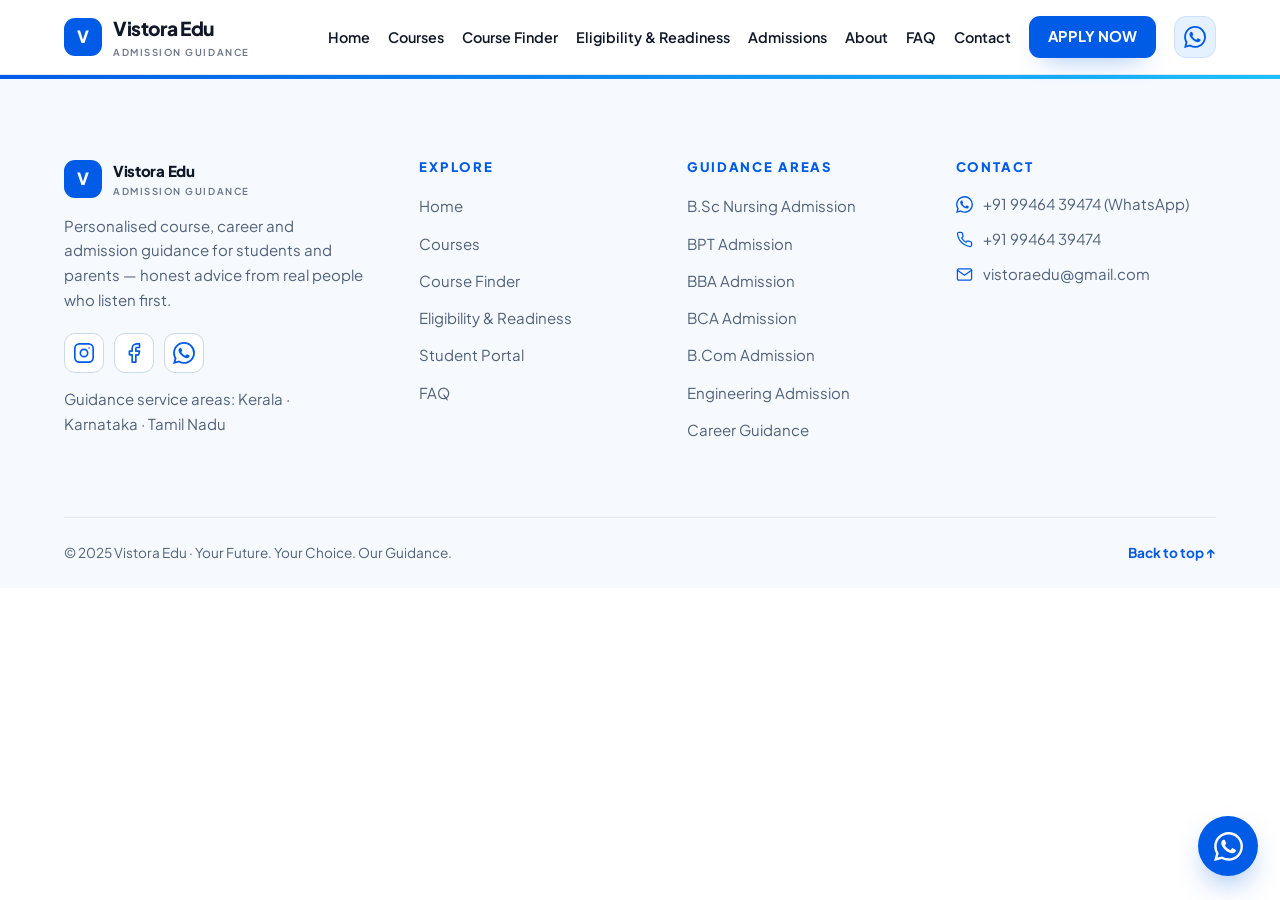
==== commit 0b1781be: "Update index.html" ====
--- a/index.html
+++ b/index.html
@@ -7,462 +7,40 @@
 <meta name="description" content="Vistora Edu provides personalised course selection, career guidance and admission assistance for students and parents in Kerala. Get guidance for Nursing, BBA, BCA, B.Com, Engineering, Medical and other degree programs.">
 <meta name="robots" content="index, follow">
 <meta name="theme-color" content="#005BE6">
-
-<!-- Open Graph — EDIT: add og:image (absolute URL to your real logo) and og:url when live -->
 <meta property="og:type" content="website">
 <meta property="og:site_name" content="Vistora Edu">
 <meta property="og:title" content="Vistora Edu | Admission &amp; Career Guidance in Kerala">
 <meta property="og:description" content="Personalised course selection, career guidance and admission assistance for students and parents in Kerala.">
-
-<!-- Existing image preserved — do not rename/move assets/favicon.png -->
 <link rel="icon" href="assets/favicon.png">
-
-<!--
-═══ SEARCH ENGINE READINESS (apply when hosted at your domain) ═══
-1) Google Search Console → paste verification tag here (do NOT fabricate codes):
-   <meta name="google-site-verification" content="PASTE-VERIFICATION-CODE">
-2) robots.txt:
-   User-agent: *
-   Allow: /
-   Sitemap: https://YOUR-DOMAIN/sitemap.xml
-3) sitemap.xml — add each page ONLY as it is published:
-   / , /courses/ , /bba-admission/ , /bca-admission/ , /bcom-admission/ ,
-   /engineering-admission/ , /medical-admission/ , /bsc-nursing-admission/ ,
-   /bpt-admission/ , /bot-admission/ , /allied-health-admission/ ,
-   /career-guidance/ , /admission-guidance/ , /eligibility-check/ ,
-   /nursing-admission-karnataka/ , /nursing-admission-tamil-nadu/ ,
-   /about/ , /contact/ , /faq/ , /resources/
-4) On every published page add: canonical link + og:url (real URLs only).
-5) BreadcrumbList schema → add when real multi-page URLs exist.
--->
-
+<!-- EDIT when live: canonical + og:url + Search Console verification -->
 <link rel="preconnect" href="https://fonts.googleapis.com">
 <link rel="preconnect" href="https://fonts.gstatic.com" crossorigin>
 <link href="https://fonts.googleapis.com/css2?family=Plus+Jakarta+Sans:wght@400;500;600;700;800&display=swap" rel="stylesheet">
-
+<link rel="stylesheet" href="css/style.css">
 <script type="application/ld+json">
-{
-  "@context": "https://schema.org",
-  "@type": "EducationalOrganization",
-  "name": "Vistora Edu",
-  "slogan": "Your Future. Your Choice. Our Guidance.",
-  "description": "Personalised course selection, career guidance and admission assistance for students and parents in Kerala.",
-  "email": "vistoraedu@gmail.com",
-  "telephone": "+919946439474",
-  "areaServed": ["Kerala", "Karnataka", "Tamil Nadu"],
-  "sameAs": [
-    "https://www.instagram.com/vistoraedu/",
-    "https://www.facebook.com/profile.php?id=61593979175510"
-  ]
-}
+{"@context":"https://schema.org","@type":"EducationalOrganization","name":"Vistora Edu","slogan":"Your Future. Your Choice. Our Guidance.","description":"Personalised course selection, career guidance and admission assistance for students and parents in Kerala.","email":"vistoraedu@gmail.com","telephone":"+919946439474","areaServed":["Kerala","Karnataka","Tamil Nadu"],"sameAs":["https://www.instagram.com/vistoraedu/","https://www.facebook.com/profile.php?id=61593979175510"]}
 </script>
-
-<!-- FAQPage schema — mirrors the on-page FAQ. Note: per current Google policy,
-     FAQ rich results display mainly for authoritative government/health sites;
-     this markup remains valid and harmless. Never add aggregateRating/review here. -->
 <script type="application/ld+json">
-{
-  "@context": "https://schema.org",
-  "@type": "FAQPage",
-  "mainEntity": [
-    {"@type":"Question","name":"How can I get B.Sc Nursing admission?","acceptedAnswer":{"@type":"Answer","text":"Start by confirming your eligibility (most programs require Plus Two with Physics, Chemistry and Biology), shortlisting recognised colleges, and preparing documents. Vistora Edu guides you through each step — eligibility checks, college options in Kerala, Karnataka and Tamil Nadu, and applications."}},
-    {"@type":"Question","name":"What is the eligibility for B.Sc Nursing?","acceptedAnswer":{"@type":"Answer","text":"Most Indian universities require 10+2 with Physics, Chemistry, Biology and English, with minimum marks that vary by university and state. Exact criteria differ per college — we verify the specific requirement for every college before you apply."}},
-    {"@type":"Question","name":"Can Kerala students apply for nursing colleges in Karnataka?","acceptedAnswer":{"@type":"Answer","text":"Yes. Kerala students can apply to nursing colleges in Karnataka, subject to each college's eligibility criteria and documentation. We guide you through state-specific requirements, timelines and paperwork."}},
-    {"@type":"Question","name":"Can I get nursing admission in Tamil Nadu?","acceptedAnswer":{"@type":"Answer","text":"Yes. Kerala students can apply to nursing colleges in Tamil Nadu, subject to each college's eligibility and documentation requirements. We explain the options and guide your application step by step."}},
-    {"@type":"Question","name":"What documents are required for nursing admission?","acceptedAnswer":{"@type":"Answer","text":"Typically Plus Two marks card, transfer and migration certificates, ID proof and photographs. Exact lists vary by college and state — use our admission readiness checklist and we confirm the precise list for your chosen colleges."}},
-    {"@type":"Question","name":"What can I study after Plus Two Commerce?","acceptedAnswer":{"@type":"Answer","text":"B.Com, BBA, BCA and many other degree programs are open to commerce students depending on your subjects and goals. Our course finder and counsellors help you compare options honestly."}},
-    {"@type":"Question","name":"Is BCA a good career option?","acceptedAnswer":{"@type":"Answer","text":"For students interested in computing, BCA leads to careers in software development, data and IT services, and further study such as MCA. Whether it suits you depends on your interests and strengths — we help you judge that honestly."}},
-    {"@type":"Question","name":"What can I do after BBA?","acceptedAnswer":{"@type":"Answer","text":"BBA graduates move into management, marketing, HR and finance roles, join family businesses, or pursue an MBA and professional certifications. Your specialisation and interests shape the best direction."}},
-    {"@type":"Question","name":"How do I choose the right degree after Plus Two?","acceptedAnswer":{"@type":"Answer","text":"Combine your academic background, interests, career goals and practical factors like location and timing. Our free course finder gives structured starting points, then a counsellor helps you decide with your family."}},
-    {"@type":"Question","name":"How can I check my course eligibility?","acceptedAnswer":{"@type":"Answer","text":"Share your qualification, stream and marks with our team — we check eligibility against the specific requirements of each college before you apply. You can also use our admission readiness check on this page."}},
-    {"@type":"Question","name":"How does admission counselling work?","acceptedAnswer":{"@type":"Answer","text":"It starts with a free conversation about your goals and background, followed by a personalised shortlist, honest comparison of options, and step-by-step application support. Parents are welcome in every session."}},
-    {"@type":"Question","name":"Is the first conversation with Vistora Edu free?","acceptedAnswer":{"@type":"Answer","text":"Yes. Your first conversation is free — we understand your situation, explain how we can help, and you decide whether to continue. No pressure at any point."}}
-  ]
-}
+{"@context":"https://schema.org","@type":"FAQPage","mainEntity":[
+{"@type":"Question","name":"How can I get B.Sc Nursing admission?","acceptedAnswer":{"@type":"Answer","text":"Start by confirming your eligibility (most programs require Plus Two with Physics, Chemistry and Biology), shortlisting recognised colleges, and preparing documents. Vistora Edu guides you through each step."}},
+{"@type":"Question","name":"What is the eligibility for B.Sc Nursing?","acceptedAnswer":{"@type":"Answer","text":"Most Indian universities require 10+2 with Physics, Chemistry, Biology and English; minimum marks vary by university and state. We verify the specific requirement for every college before you apply."}},
+{"@type":"Question","name":"Can Kerala students apply for nursing colleges in Karnataka?","acceptedAnswer":{"@type":"Answer","text":"Yes, subject to each college's eligibility criteria and documentation. We guide you through state-specific requirements, timelines and paperwork."}},
+{"@type":"Question","name":"Can I get nursing admission in Tamil Nadu?","acceptedAnswer":{"@type":"Answer","text":"Yes. Kerala students can apply to nursing colleges in Tamil Nadu, subject to each college's requirements. We explain the options and guide your application."}},
+{"@type":"Question","name":"What documents are required for nursing admission?","acceptedAnswer":{"@type":"Answer","text":"Typically Plus Two marks card, transfer and migration certificates, ID proof and photographs. Exact lists vary by college and state — our readiness check helps."}},
+{"@type":"Question","name":"What can I study after Plus Two Commerce?","acceptedAnswer":{"@type":"Answer","text":"B.Com, BBA, BCA and many other degree programs are open to commerce students depending on subjects and goals."}},
+{"@type":"Question","name":"Is BCA a good career option?","acceptedAnswer":{"@type":"Answer","text":"For computing-interested students, BCA leads to software, data and IT careers and further study such as MCA."}},
+{"@type":"Question","name":"What can I do after BBA?","acceptedAnswer":{"@type":"Answer","text":"Management, marketing, HR and finance roles, family business, or an MBA and professional certifications."}},
+{"@type":"Question","name":"How do I choose the right degree after Plus Two?","acceptedAnswer":{"@type":"Answer","text":"Combine academic background, interests, career goals and practical factors like location and timing. Our free Course Finder gives structured starting points."}},
+{"@type":"Question","name":"How can I check my course eligibility?","acceptedAnswer":{"@type":"Answer","text":"Share your qualification, stream and marks with our team — we check eligibility against each college's requirements. Or use our Admission Readiness Check."}},
+{"@type":"Question","name":"How does admission counselling work?","acceptedAnswer":{"@type":"Answer","text":"A free first conversation, personalised shortlist, honest comparison, and step-by-step application support. Parents are welcome in every session."}},
+{"@type":"Question","name":"Is the first conversation with Vistora Edu free?","acceptedAnswer":{"@type":"Answer","text":"Yes — free, with no pressure at any point."}}
+]}
 </script>
-
-<style>
-/* ============ TOKENS — theme: #FFFFFF + #005BE6 + #1CBFFC ============ */
-:root{
-  --white:#FFFFFF; --blue:#005BE6; --blue-deep:#0047BD; --cyan:#1CBFFC;
-  --blue-soft:#E6F1FF; --blue-mist:#F0F7FF; --cyan-soft:#E4F8FF;
-  --sky:#F6FAFF; --line:#E2EAF6; --line-2:#CBD9EC;
-  --ink:#101828; --body:#475467; --muted:#667085;
-  --star:#F5B301;
-  --r:18px; --r-sm:12px;
-  --sh:0 1px 2px rgba(16,24,40,.05),0 10px 28px -14px rgba(16,24,40,.12);
-  --sh-lg:0 26px 60px -24px rgba(0,72,180,.20);
-  --font:'Plus Jakarta Sans',-apple-system,BlinkMacSystemFont,'Segoe UI',Roboto,Arial,sans-serif;
-}
-/* ============ BASE — premium static style ============ */
-*,*::before,*::after{box-sizing:border-box;margin:0;padding:0}
-html{scroll-behavior:smooth;scroll-padding-top:92px}
-body{font-family:var(--font);color:var(--body);background:#fff;line-height:1.65;font-size:16.5px;-webkit-font-smoothing:antialiased}
-img,svg{display:block}
-a{color:var(--blue);text-decoration:none}
-h1,h2,h3,h4{color:var(--ink);line-height:1.18;font-weight:800;letter-spacing:-.015em}
-h1{font-size:clamp(2.35rem,5.4vw,3.9rem)}
-h2{font-size:clamp(1.75rem,3.4vw,2.55rem)}
-h3{font-size:1.18rem;font-weight:700}
-::selection{background:var(--blue);color:#fff}
-:focus-visible{outline:3px solid var(--blue);outline-offset:2px;border-radius:6px}
-.skip{position:absolute;left:-999px;top:8px;background:var(--blue);color:#fff;padding:10px 18px;border-radius:10px;z-index:200}
-.skip:focus{left:8px}
-.ic{width:22px;height:22px;fill:none;stroke:currentColor;stroke-width:1.8;stroke-linecap:round;stroke-linejoin:round;flex:none}
-.container{max-width:1200px;margin:0 auto;padding:0 24px}
-section{padding:clamp(64px,8vw,104px) 0;position:relative}
-.sec-alt{background:var(--sky);border-top:1px solid var(--line);border-bottom:1px solid var(--line)}
-.head{max-width:760px;margin:0 auto clamp(36px,5vw,56px);text-align:center}
-.eyebrow{display:inline-flex;align-items:center;gap:8px;font-size:.78rem;font-weight:800;letter-spacing:.14em;text-transform:uppercase;color:var(--blue);background:var(--blue-soft);border:1px solid #CBE1FF;padding:7px 14px;border-radius:999px;margin-bottom:16px}
-.lead{font-size:1.08rem;color:var(--muted);margin-top:14px}
-.note{font-size:.85rem;color:var(--muted);background:var(--blue-mist);border:1px dashed var(--line-2);border-radius:var(--r-sm);padding:12px 16px;margin-top:18px}
-/* ============ BUTTONS — colour changes only, no movement ============ */
-.btn{display:inline-flex;align-items:center;justify-content:center;gap:10px;padding:14px 26px;border-radius:14px;font-family:var(--font);font-weight:700;font-size:1rem;border:1.5px solid transparent;cursor:pointer;text-align:center;line-height:1.3}
-.btn .ic{width:19px;height:19px}
-.btn-blue{background:var(--blue);color:#fff;box-shadow:0 12px 26px -14px rgba(0,91,230,.55)}
-.btn-blue:hover{background:var(--blue-deep)}
-.btn-cyan{background:var(--cyan);color:var(--ink);box-shadow:0 12px 26px -14px rgba(28,191,252,.6)}
-.btn-cyan:hover{background:#3CCBFF}
-.btn-white{background:#fff;color:var(--blue)}
-.btn-white:hover{background:var(--blue-soft)}
-.btn-outline{background:#fff;color:var(--ink);border-color:var(--line-2)}
-.btn-outline:hover{border-color:var(--blue);color:var(--blue)}
-.btn-ghost{background:transparent;color:#fff;border-color:rgba(255,255,255,.55)}
-.btn-ghost:hover{background:rgba(255,255,255,.12)}
-.btn-lg{padding:17px 32px;font-size:1.05rem;border-radius:16px}
-.btn-sm{padding:10px 18px;font-size:.92rem;border-radius:11px}
-.btn-row{display:flex;flex-wrap:wrap;gap:14px;justify-content:center}
-/* ============ GRIDS & CARDS ============ */
-.grid{display:grid;gap:22px}
-.g2{grid-template-columns:repeat(auto-fit,minmax(min(100%,340px),1fr))}
-.g3{grid-template-columns:repeat(auto-fit,minmax(min(100%,280px),1fr))}
-.card{background:#fff;border:1px solid var(--line);border-radius:var(--r);padding:28px;box-shadow:var(--sh)}
-.card:hover{border-color:#B7D2F5}
-.card h3{margin:16px 0 8px}
-.card p{font-size:.97rem}
-.ic-chip{width:50px;height:50px;border-radius:14px;background:var(--blue-soft);color:var(--blue);display:grid;place-items:center}
-.ic-chip .ic{width:24px;height:24px}
-.chips{display:flex;flex-wrap:wrap;gap:9px;list-style:none;margin-top:14px}
-.chips li{background:var(--blue-mist);border:1px solid #D5E5FB;color:var(--blue-deep);font-size:.85rem;font-weight:600;padding:7px 14px;border-radius:999px}
-/* ============ HEADER ============ */
-.site-header{position:sticky;top:0;z-index:100;background:rgba(255,255,255,.94);backdrop-filter:blur(12px);border-bottom:1px solid var(--line)}
-.nav-wrap{display:flex;align-items:center;justify-content:space-between;gap:18px;height:74px}
-.logo{display:flex;align-items:center;gap:11px;font-weight:800;font-size:1.2rem;color:var(--ink);letter-spacing:-.02em}
-.logo-mark{width:38px;height:38px;border-radius:11px;background:var(--blue);color:#fff;display:grid;place-items:center;font-size:1.05rem;font-weight:800;flex:none}
-.logo small{display:block;font-size:.6rem;font-weight:600;letter-spacing:.16em;color:var(--muted);text-transform:uppercase}
-.nav-menu{display:flex;align-items:center;gap:18px;list-style:none}
-.nav-menu a:not(.btn){font-weight:600;font-size:.9rem;color:var(--ink);white-space:nowrap}
-.nav-menu a:not(.btn):hover{color:var(--blue)}
-.nav-wa-link{width:42px;height:42px;padding:0!important;border-radius:12px!important;display:grid;place-items:center;background:var(--blue-soft);color:var(--blue)!important;border:1.5px solid #CBE1FF}
-.nav-wa-link:hover{background:var(--blue)!important;color:#fff!important}
-.nav-toggle{display:none;background:none;border:0;cursor:pointer;color:var(--blue);padding:8px}
-.nav-toggle .ic{width:26px;height:26px}
-.nav-toggle .x{display:none}
-body.nav-open .nav-toggle .bars{display:none}
-body.nav-open .nav-toggle .x{display:block}
-@media (min-width:961px) and (max-width:1150px){
-  .li-home,.nav-wa-li{display:none}
-  .nav-menu{gap:14px}
-  .nav-menu a:not(.btn){font-size:.87rem}
-}
-/* ============ HERO ============ */
-.hero{background:var(--white);color:var(--body);padding:clamp(76px,9vw,124px) 0 clamp(70px,8vw,110px);overflow:hidden;position:relative}
-.hero::before{content:"";position:absolute;top:-260px;right:-180px;width:640px;height:640px;border-radius:50%;background:radial-gradient(circle,rgba(28,191,252,.16),transparent 62%);pointer-events:none}
-.hero::after{content:"";position:absolute;bottom:-300px;left:-220px;width:560px;height:560px;border-radius:50%;background:radial-gradient(circle,rgba(0,91,230,.10),transparent 60%);pointer-events:none}
-.hero-inner{display:grid;grid-template-columns:1.15fr .85fr;gap:clamp(36px,5vw,64px);align-items:center;position:relative;z-index:1}
-.hero h1{margin:18px 0 20px}
-.hero h1 .accent{background:linear-gradient(92deg,var(--blue) 15%,var(--cyan) 90%);-webkit-background-clip:text;background-clip:text;color:transparent}
-.hero .lead{font-size:1.15rem;color:#5A6B84;max-width:580px}
-.hero-cta{display:flex;flex-wrap:wrap;gap:14px;margin-top:32px}
-.hero-points{display:flex;flex-wrap:wrap;gap:10px 24px;margin-top:30px;list-style:none;font-size:.92rem;font-weight:600;color:#5A6B84}
-.hero-points li{display:flex;align-items:center;gap:8px}
-.hero-points .ic{width:17px;height:17px;color:var(--blue)}
-.hero-card{background:var(--blue-mist);border:1px solid #D8E7FC;border-radius:22px;padding:30px}
-.hero-card h3{font-size:.8rem;text-transform:uppercase;letter-spacing:.1em;margin-bottom:18px;color:var(--blue)}
-.hero-list{list-style:none;display:grid;gap:6px}
-.hero-list a{display:flex;align-items:center;justify-content:space-between;gap:12px;padding:13px 16px;border-radius:14px;background:#fff;border:1px solid var(--line);color:var(--ink);font-weight:600;font-size:.98rem}
-.hero-list a:hover{border-color:#9CC1F5;color:var(--blue)}
-.hero-list .ic{width:17px;height:17px;color:var(--blue)}
-.hero-card .mini-note{margin-top:16px;font-size:.82rem;color:var(--muted);border-top:1px solid #D8E7FC;padding-top:14px}
-/* ============ TRUST BAND ============ */
-.trust-band{padding:clamp(44px,5.5vw,64px) 0;border-bottom:1px solid var(--line)}
-.ts-eyebrow{display:flex;align-items:center;justify-content:center;gap:16px;text-align:center;font-size:.75rem;font-weight:800;letter-spacing:.18em;text-transform:uppercase;color:var(--muted)}
-.ts-eyebrow::before,.ts-eyebrow::after{content:"";height:1px;width:min(90px,12vw);background:var(--line-2);flex:none}
-.ts-grid{display:grid;grid-template-columns:repeat(3,1fr);gap:18px;margin-top:34px;text-align:center}
-.ts-item{padding:10px 14px}
-.ts-item + .ts-item{border-left:1px solid var(--line)}
-.ts-item .ic{width:30px;height:30px;color:var(--blue);margin:0 auto 10px}
-.ts-item b{display:block;color:var(--ink);font-size:1.02rem;margin-bottom:4px}
-.ts-item span{font-size:.88rem;color:var(--muted)}
-.ts-note{margin-top:26px;text-align:center;font-size:.85rem;color:var(--muted)}
-@media (max-width:720px){
-  .ts-grid{grid-template-columns:1fr;gap:22px}
-  .ts-item + .ts-item{border-left:0;border-top:1px solid var(--line);padding-top:22px}
-}
-/* ============ EDUCATION NETWORK MARQUEE — the ONLY animation ============ */
-.marquee{overflow:hidden;padding:8px 0;
-  -webkit-mask-image:linear-gradient(90deg,transparent,#000 8%,#000 92%,transparent);
-  mask-image:linear-gradient(90deg,transparent,#000 8%,#000 92%,transparent)}
-.mq-track{display:flex;width:max-content;animation:mqScroll 48s linear infinite;will-change:transform}
-.marquee:hover .mq-track{animation-play-state:paused}
-@keyframes mqScroll{to{transform:translateX(-50%)}}
-.mq-card{flex:none;display:flex;align-items:center;gap:12px;background:#fff;border:1px solid var(--line);border-radius:14px;padding:20px 30px;margin-right:18px;box-shadow:var(--sh);white-space:nowrap}
-.mq-card .ic{width:20px;height:20px;color:var(--blue)}
-.mq-card b{font-size:.92rem;color:#8A97AB;font-weight:700;letter-spacing:.03em}
-/* ============ REVIEWS ============ */
-.gr-wrap{display:grid;grid-template-columns:.9fr 1.1fr;gap:26px;align-items:stretch}
-.gr-summary{background:#fff;border:1px solid var(--line);border-radius:var(--r);padding:34px;box-shadow:var(--sh);display:flex;flex-direction:column;justify-content:center;text-align:center}
-.gr-badge{width:58px;height:58px;border-radius:50%;border:2px solid var(--line);display:grid;place-items:center;margin:0 auto 14px;font-weight:800;font-size:1.6rem;font-family:Arial,sans-serif;color:#4285F4;background:#fff}
-.gr-title{font-weight:800;color:var(--ink);font-size:1.1rem}
-.gr-count{font-size:.9rem;color:var(--muted);margin-top:8px}
-.gr-cards{display:grid;gap:18px;align-content:start}
-.gr-empty{border:1.5px dashed var(--line-2);border-radius:var(--r);padding:34px;text-align:center;color:var(--muted);font-size:.98rem;display:flex;flex-direction:column;align-items:center;gap:12px;justify-content:center;background:var(--blue-mist)}
-.gr-empty .ic{width:28px;height:28px;color:#7FB3F0}
-.gr-invite{font-size:.85rem;color:var(--muted);margin-top:18px;text-align:center}
-/* ============ ABOUT ============ */
-.about-grid{display:grid;grid-template-columns:1.05fr .95fr;gap:clamp(28px,4vw,52px);align-items:start}
-.about-list{list-style:none;display:grid;gap:12px;margin-top:20px}
-.about-list li{display:flex;gap:12px;align-items:flex-start;font-size:.97rem}
-.about-list .ic{width:19px;height:19px;margin-top:3px;color:var(--blue)}
-.mv-card{border-left:4px solid var(--cyan)}
-.mv-card + .mv-card{margin-top:18px}
-.we-strip{display:grid;grid-template-columns:1fr 1fr;gap:18px;margin-top:26px}
-.we-strip > div{border-radius:var(--r);padding:22px 24px;font-size:.93rem}
-.we-yes{background:var(--blue-mist);border:1px solid #D5E5FB}
-.we-no{background:#F2F4F7;border:1px solid #E1E6EE}
-.we-strip b{display:flex;align-items:center;gap:8px;color:var(--ink);font-size:.95rem;margin-bottom:8px}
-.we-strip .ic{width:17px;height:17px}
-.we-yes .ic{color:var(--blue)}
-.we-no .ic{color:#475467}
-/* ============ QUIZ / READINESS SHELLS ============ */
-.quiz-shell{max-width:860px;margin:0 auto;background:#fff;border:1px solid var(--line);border-radius:22px;box-shadow:var(--sh-lg);overflow:hidden}
-.quiz-top{padding:26px 32px 0;display:flex;align-items:center;justify-content:space-between;gap:16px;flex-wrap:wrap}
-.quiz-dots{display:flex;gap:7px}
-.quiz-dots span{width:26px;height:6px;border-radius:99px;background:var(--line)}
-.quiz-dots span.on{background:var(--blue)}
-.quiz-count{font-size:.85rem;font-weight:700;color:var(--muted)}
-.quiz-body{padding:26px 32px 32px}
-.q-step legend{font-size:1.28rem;font-weight:800;color:var(--ink);margin-bottom:20px;letter-spacing:-.01em}
-.q-opts{display:grid;grid-template-columns:repeat(auto-fit,minmax(min(100%,225px),1fr));gap:12px}
-.pill{position:relative;display:block}
-.pill input{position:absolute;inset:0;opacity:0;cursor:pointer}
-.pill span{display:flex;flex-direction:column;gap:3px;padding:14px 16px;border:1.5px solid var(--line);border-radius:14px;background:#fff;font-weight:700;font-size:.95rem;color:var(--ink);cursor:pointer}
-.pill span small{font-weight:500;font-size:.8rem;color:var(--muted);line-height:1.4}
-.pill:hover span{border-color:#9CC1F5}
-.pill input:checked+span{border-color:var(--blue);background:var(--blue-soft);color:var(--blue-deep)}
-.pill input:checked+span small{color:#3B6FC4}
-.pill input:focus-visible+span{box-shadow:0 0 0 3px rgba(0,91,230,.25)}
-.quiz-nav{display:flex;justify-content:space-between;gap:12px;margin-top:26px}
-.quiz-hint{color:#C0392B;font-size:.88rem;font-weight:600;margin-top:12px;display:none}
-.quiz-hint.show{display:block}
-.quiz-result{padding:36px 32px;display:none}
-.quiz-result.show{display:block}
-.qr-title{font-size:1.55rem;font-weight:800;color:var(--ink)}
-.qr-sub{color:var(--muted);margin:8px 0 22px}
-.qr-cards{display:grid;gap:14px;margin-bottom:6px}
-.qr-card{display:flex;gap:16px;align-items:flex-start;border:1px solid var(--line);border-radius:16px;padding:18px 20px;background:var(--blue-mist)}
-.qr-tag{flex:none;font-size:.7rem;font-weight:800;text-transform:uppercase;letter-spacing:.08em;background:var(--blue);color:#fff;border-radius:999px;padding:5px 12px;margin-top:2px}
-.qr-tag.alt{background:#fff;color:var(--blue);border:1px solid #CFDEFB}
-.qr-card h4{font-size:1.05rem;color:var(--ink)}
-.qr-card p{font-size:.9rem;margin-top:3px}
-/* NEXT STEP panel */
-.next-step{margin-top:22px;background:linear-gradient(135deg,var(--blue),#0A73EF 55%,var(--cyan));border-radius:18px;padding:26px 28px;color:#fff}
-.next-step h4{font-size:1.15rem;color:#fff;letter-spacing:.04em}
-.next-step p{color:#E3F1FF;font-size:.95rem;margin:6px 0 18px}
-.next-step .btn-row{justify-content:flex-start}
-/* Inline field rows for compact forms */
-.frow{display:flex;gap:12px;flex-wrap:wrap}
-.frow .field{flex:1 1 180px}
-.mini-lead{margin-top:22px;border-top:1px dashed var(--line-2);padding-top:20px}
-.mini-lead h4{font-size:1rem;color:var(--ink);margin-bottom:4px}
-.mini-lead .sub{font-size:.88rem;color:var(--muted);margin-bottom:14px}
-/* ============ STATUS PILLS (readiness) ============ */
-.st{display:inline-block;font-size:.7rem;font-weight:800;letter-spacing:.08em;text-transform:uppercase;border-radius:999px;padding:5px 12px}
-.st-ready{background:var(--blue);color:#fff}
-.st-partial{background:var(--cyan);color:var(--ink)}
-.st-guide{background:#fff;border:1.5px solid var(--blue);color:var(--blue)}
-.st-not{background:#EEF2F7;border:1.5px solid var(--line-2);color:var(--muted)}
-.status-grid{display:grid;grid-template-columns:repeat(auto-fit,minmax(min(100%,165px),1fr));gap:14px;margin:18px 0 8px}
-.status-card{border:1px solid var(--line);border-radius:14px;padding:16px;background:#fff}
-.status-card b{display:block;color:var(--ink);font-size:.92rem;margin-bottom:8px}
-.status-card small{display:block;margin-top:8px;font-size:.8rem;color:var(--muted);line-height:1.45}
-/* ============ FORMS ============ */
-.form-grid{display:grid;grid-template-columns:repeat(auto-fit,minmax(min(100%,230px),1fr));gap:16px}
-.field{display:flex;flex-direction:column;gap:7px}
-.field.full{grid-column:1/-1}
-.field label{font-size:.83rem;font-weight:700;color:var(--ink);letter-spacing:.02em}
-.field input,.field select,.field textarea{font-family:var(--font);font-size:.97rem;color:var(--ink);padding:13px 15px;border:1.5px solid var(--line-2);border-radius:12px;background:#fff;width:100%}
-.field textarea{resize:vertical;min-height:96px}
-.field input:focus,.field select:focus,.field textarea:focus{outline:none;border-color:var(--blue);box-shadow:0 0 0 3.5px rgba(0,91,230,.14)}
-.form-status{margin-top:14px;font-size:.9rem;font-weight:600;color:var(--blue-deep);background:var(--blue-mist);border:1px solid #CFE2FB;border-radius:10px;padding:12px 14px;display:none}
-.form-status.show{display:block}
-.form-status.on-dark{color:#fff;background:rgba(255,255,255,.14);border-color:rgba(255,255,255,.35)}
-.form-card{background:#fff;border:1px solid var(--line);border-radius:22px;padding:clamp(26px,4vw,40px);box-shadow:var(--sh-lg)}
-.split{display:grid;grid-template-columns:.85fr 1.15fr;gap:clamp(28px,4vw,48px);align-items:start}
-.fieldset-mini{border:0;margin-top:18px}
-.fieldset-mini legend{font-size:.83rem;font-weight:700;color:var(--ink);letter-spacing:.02em;margin-bottom:10px}
-.radio-row{display:flex;flex-wrap:wrap;gap:10px}
-.radio-row .pill{flex:1 1 150px}
-.radio-row .pill span{flex-direction:row;align-items:center;font-size:.88rem;padding:11px 14px}
-/* ============ OPPORTUNITIES ============ */
-.opp-card{background:#fff;border:1px solid var(--line);border-radius:var(--r);padding:26px;box-shadow:var(--sh);display:flex;flex-direction:column;gap:12px}
-.opp-tag{align-self:flex-start;font-size:.68rem;font-weight:800;letter-spacing:.1em;text-transform:uppercase;color:var(--blue);background:var(--blue-soft);border:1px solid #CBE1FF;padding:5px 12px;border-radius:999px}
-.opp-card h3{margin:0}
-.opp-card p{font-size:.93rem;flex:1}
-.opp-card .btn{align-self:flex-start}
-/* ============ PATHWAYS / HOW / TIMELINE / CONCIERGE ============ */
-.path-card{background:#fff;border:1px solid var(--line);border-radius:var(--r);padding:26px;box-shadow:var(--sh)}
-.path-card>h3{display:flex;align-items:center;gap:12px;margin:0 0 18px}
-.path-flow{display:flex;flex-wrap:wrap;align-items:stretch;gap:8px}
-.pf-step{flex:1 1 130px;min-width:120px;background:var(--blue-mist);border:1px solid #D5E5FB;border-radius:12px;padding:12px 14px}
-.pf-step b{display:block;font-size:.68rem;letter-spacing:.1em;text-transform:uppercase;color:var(--blue);margin-bottom:4px}
-.pf-step span{font-size:.86rem;color:var(--ink);font-weight:600;line-height:1.4;display:block}
-.how-grid{display:grid;grid-template-columns:repeat(auto-fit,minmax(min(100%,300px),1fr));gap:22px}
-.how-step{background:#fff;border:1px solid var(--line);border-radius:var(--r);padding:26px;box-shadow:var(--sh)}
-.how-num{width:46px;height:46px;border-radius:13px;background:var(--blue);color:#fff;display:grid;place-items:center;font-weight:800;font-size:.95rem;margin-bottom:16px}
-.how-step h3{font-size:1.08rem;margin:0 0 6px}
-.how-step p{font-size:.93rem}
-.timeline{position:relative;max-width:840px;margin:0 auto;padding-left:34px}
-.timeline::before{content:"";position:absolute;left:15px;top:8px;bottom:8px;width:2.5px;background:linear-gradient(var(--blue-soft),var(--blue) 55%,var(--cyan));border-radius:99px}
-.tl-step{position:relative;padding:0 0 30px 22px}
-.tl-step:last-child{padding-bottom:0}
-.tl-dot{position:absolute;left:-34px;top:0;width:32px;height:32px;border-radius:50%;background:var(--blue);color:#fff;font-weight:800;font-size:.82rem;display:grid;place-items:center;box-shadow:0 0 0 5px var(--sky)}
-.tl-step h3{font-size:1.06rem;margin-bottom:4px}
-.tl-step p{font-size:.94rem}
-.concierge{background:var(--blue);border-radius:26px;padding:clamp(34px,5vw,56px);display:grid;grid-template-columns:1.05fr .95fr;gap:clamp(28px,4vw,52px);align-items:center;color:#DCE9FF;box-shadow:var(--sh-lg);position:relative;overflow:hidden}
-.concierge::before{content:"";position:absolute;top:-180px;right:-140px;width:460px;height:460px;border-radius:50%;background:radial-gradient(circle,rgba(28,191,252,.35),transparent 62%);pointer-events:none}
-.concierge>*{position:relative}
-.concierge h2{color:#fff}
-.concierge .svc{display:grid;grid-template-columns:repeat(auto-fit,minmax(min(100%,150px),1fr));gap:12px}
-.concierge .svc li{list-style:none;background:rgba(255,255,255,.10);border:1px solid rgba(255,255,255,.22);border-radius:14px;padding:15px 16px;font-weight:600;font-size:.92rem;color:#fff;display:flex;align-items:center;gap:10px}
-.concierge .svc .ic{width:17px;height:17px;color:#9FE4FF}
-/* ============ GUIDANCE AREAS / RESOURCES ============ */
-.area-card{background:#fff;border:1px solid var(--line);border-radius:var(--r);padding:24px;box-shadow:var(--sh);display:flex;flex-direction:column;gap:10px}
-.area-card h3{font-size:1.03rem;margin:0}
-.area-card p{font-size:.9rem;flex:1}
-.area-card .go{font-weight:700;font-size:.9rem;color:var(--blue);display:inline-flex;align-items:center;gap:7px}
-.area-card .go .ic{width:16px;height:16px}
-.res-tag{font-size:.65rem;font-weight:800;letter-spacing:.08em;text-transform:uppercase;color:var(--muted);background:#F2F5F9;border:1px solid var(--line);border-radius:999px;padding:4px 10px;align-self:flex-start}
-/* ============ CONTACT ROWS ============ */
-.c-row{display:flex;align-items:center;gap:15px;padding:16px 18px;border:1px solid var(--line);border-radius:14px;background:#fff;color:var(--ink)}
-.c-row:hover{border-color:#9CC1F5}
-.c-row + .c-row{margin-top:12px}
-.c-row .ic-chip{width:44px;height:44px;border-radius:12px}
-.c-row b{display:block;font-size:.97rem;color:var(--ink)}
-.c-row span{font-size:.84rem;color:var(--muted)}
-.c-row .go{margin-left:auto;color:#9AA8BC}
-/* ============ LEADERSHIP (coming soon) / DASHED ============ */
-.coming{border:1.5px dashed var(--line-2);background:#fff;border-radius:22px;padding:clamp(30px,5vw,48px);display:flex;flex-direction:column;align-items:center;gap:14px;text-align:center;max-width:640px;margin:0 auto 26px}
-.coming .ic-chip{width:60px;height:60px;border-radius:18px}
-.coming h3{font-size:1.2rem;margin:0}
-.coming p{font-size:.94rem}
-.dashed{border:1.5px dashed var(--line-2);border-radius:var(--r);background:var(--blue-mist);display:flex;flex-direction:column;align-items:flex-start;justify-content:center;text-align:left;gap:10px;color:var(--muted);font-size:.9rem;padding:26px}
-.dashed .ic{width:26px;height:26px;color:#7FB3F0}
-/* ============ FAQ ============ */
-.faq{max-width:820px;margin:0 auto}
-.faq details{background:#fff;border:1px solid var(--line);border-radius:16px;margin-bottom:14px;box-shadow:var(--sh);overflow:hidden}
-.faq summary{list-style:none;cursor:pointer;display:flex;justify-content:space-between;align-items:center;gap:16px;padding:20px 24px;font-weight:700;color:var(--ink);font-size:1.02rem}
-.faq summary::-webkit-details-marker{display:none}
-.faq summary .ic{color:var(--blue)}
-.faq details[open] summary .ic{transform:rotate(180deg)}
-.faq details p{padding:16px 0 22px;font-size:.96rem;border-top:1px solid var(--line);margin:0 24px}
-/* ============ FINAL CTA ============ */
-.final-cta-wrap{background:var(--sky);border-top:1px solid var(--line)}
-.final-cta{background:linear-gradient(135deg,var(--blue),#0A6FE8 60%,var(--cyan));border-radius:26px;padding:clamp(32px,5vw,56px);color:#fff;position:relative;overflow:hidden}
-.final-cta::before{content:"";position:absolute;top:-160px;right:-120px;width:420px;height:420px;border-radius:50%;background:radial-gradient(circle,rgba(255,255,255,.18),transparent 60%);pointer-events:none}
-.fc-grid{display:grid;grid-template-columns:1.05fr .95fr;gap:clamp(26px,4vw,44px);align-items:center;position:relative}
-.final-cta h2{color:#fff}
-.final-cta .lead{color:#DCEEFF}
-.fc-form{background:rgba(255,255,255,.10);border:1px solid rgba(255,255,255,.28);border-radius:18px;padding:24px;backdrop-filter:blur(4px)}
-.fc-form .field label{color:#EAF4FF}
-.fc-form .field input{border-color:rgba(255,255,255,.4)}
-.fc-success{text-align:center;padding:14px 6px 6px;color:#fff}
-.fc-success .ic{width:40px;height:40px;color:#fff;margin:0 auto 12px}
-.fc-success b{display:block;font-size:1.1rem;margin-bottom:6px}
-.fc-success p{font-size:.92rem;color:#DCEEFF;margin-bottom:16px}
-/* ============ FAB & MOBILE CTA ============ */
-.fab{position:fixed;right:22px;bottom:24px;z-index:120;width:60px;height:60px;border-radius:50%;background:var(--blue);color:#fff;display:grid;place-items:center;box-shadow:0 14px 30px -10px rgba(0,91,230,.5)}
-.fab:hover{background:var(--blue-deep)}
-.fab .ic{width:29px;height:29px}
-.mcta{display:none;position:fixed;left:0;right:0;bottom:0;z-index:110;background:rgba(255,255,255,.96);backdrop-filter:blur(12px);border-top:1px solid var(--line);padding:10px 14px calc(10px + env(safe-area-inset-bottom));gap:10px}
-.mcta .btn{flex:1;padding:13px 10px;font-size:.95rem}
-/* ============ FOOTER ============ */
-footer{background:linear-gradient(90deg,var(--blue),var(--cyan)) top/100% 4px no-repeat,var(--sky);color:#51617A;padding:clamp(56px,7vw,84px) 0 0}
-.f-grid{display:grid;grid-template-columns:1.4fr 1fr 1fr 1.2fr;gap:clamp(28px,4vw,52px)}
-.f-grid h3{color:var(--blue);font-size:.82rem;letter-spacing:.14em;text-transform:uppercase;margin-bottom:18px}
-.f-grid ul{list-style:none;display:grid;gap:10px}
-.f-grid a{color:#51617A;font-size:.94rem}
-.f-grid a:hover{color:var(--blue)}
-.f-brand p{font-size:.94rem;margin:14px 0 20px;max-width:300px}
-.f-social{display:flex;gap:10px}
-.f-social a{width:40px;height:40px;border-radius:11px;background:#fff;border:1px solid var(--line-2);display:grid;place-items:center;color:var(--blue)}
-.f-social a:hover{background:var(--blue);border-color:var(--blue);color:#fff}
-.f-contact li{display:flex;gap:10px;align-items:flex-start;font-size:.93rem}
-.f-contact .ic{width:17px;height:17px;margin-top:4px;color:var(--blue)}
-.f-areas{font-size:.85rem;color:#51617A;margin-top:14px}
-.f-bottom{border-top:1px solid var(--line);margin-top:clamp(40px,5vw,60px);padding:24px 0;display:flex;flex-wrap:wrap;gap:12px 24px;justify-content:space-between;align-items:center;font-size:.85rem}
-.f-bottom a{color:var(--blue);font-weight:700}
-/* ============ RESPONSIVE ============ */
-@media (max-width:960px){
-  .hero-inner,.gr-wrap,.split,.about-grid,.concierge,.fc-grid{grid-template-columns:1fr}
-  .hero-card{order:2}
-  .we-strip{grid-template-columns:1fr}
-  .nav-toggle{display:block}
-  .nav-menu{position:fixed;inset:74px 0 auto 0;background:#fff;flex-direction:column;align-items:stretch;gap:0;padding:14px 22px 26px;border-bottom:1px solid var(--line);box-shadow:var(--sh-lg);display:none}
-  body.nav-open .nav-menu{display:flex}
-  .nav-menu li{border-bottom:1px solid var(--sky)}
-  .nav-menu a:not(.btn){display:block;padding:15px 4px;font-size:1.02rem}
-  .nav-menu .btn{margin-top:16px}
-  .nav-wa-li{border-bottom:0!important}
-  .mcta{display:flex}
-  body{padding-bottom:74px}
-  .fab{bottom:88px;right:16px;width:54px;height:54px}
-  .fab .ic{width:26px;height:26px}
-  .mq-card{padding:16px 24px}
-}
-@media (max-width:560px){
-  .hero-cta .btn{width:100%}
-  .f-grid{grid-template-columns:1fr}
-}
-@media (prefers-reduced-motion:reduce){
-  html{scroll-behavior:auto}
-  .mq-track{animation:none}
-}
-</style>
 </head>
 <body>
 
-<!-- ═══════════ SVG ICON SPRITE ═══════════ -->
-<svg xmlns="http://www.w3.org/2000/svg" style="display:none" aria-hidden="true">
-  <symbol id="i-wa" viewBox="0 0 24 24"><path fill="currentColor" stroke="none" d="M17.472 14.382c-.297-.149-1.758-.867-2.03-.967-.273-.099-.471-.148-.67.15-.197.297-.767.966-.94 1.164-.173.199-.347.223-.644.075-.297-.15-1.255-.463-2.39-1.475-.883-.788-1.48-1.761-1.653-2.059-.173-.297-.018-.458.13-.606.134-.133.298-.347.446-.52.149-.174.198-.298.298-.497.099-.198.05-.371-.025-.52-.075-.149-.669-1.612-.916-2.207-.242-.579-.487-.5-.669-.51-.173-.008-.371-.01-.57-.01-.198 0-.52.074-.792.372-.272.297-1.04 1.016-1.04 2.479 0 1.462 1.065 2.875 1.213 3.074.149.198 2.096 3.2 5.077 4.487.709.306 1.262.489 1.694.625.712.227 1.36.195 1.871.118.571-.085 1.758-.719 2.006-1.413.248-.694.248-1.289.173-1.413-.074-.124-.272-.198-.57-.347m-5.421 7.403h-.004a9.87 9.87 0 01-5.031-1.378l-.361-.214-3.741.982.998-3.648-.235-.374a9.86 9.86 0 01-1.51-5.26c.001-5.45 4.436-9.884 9.888-9.884 2.64 0 5.122 1.03 6.988 2.898a9.825 9.825 0 012.893 6.994c-.003 5.45-4.437 9.884-9.885 9.884m8.413-18.297A11.815 11.815 0 0012.05 0C5.495 0 .16 5.335.157 11.892c0 2.096.547 4.142 1.588 5.945L.057 24l6.305-1.654a11.882 11.882 0 005.683 1.448h.005c6.554 0 11.89-5.335 11.893-11.893a11.821 11.821 0 00-3.48-8.413z"/></symbol>
-  <symbol id="i-phone" viewBox="0 0 24 24"><path d="M22 16.9v3a2 2 0 01-2.18 2 19.8 19.8 0 01-8.63-3.07 19.5 19.5 0 01-6-6A19.8 19.8 0 012.12 4.2 2 2 0 014.11 2h3a2 2 0 012 1.72c.13.96.36 1.9.7 2.81a2 2 0 01-.45 2.11L8.09 9.91a16 16 0 006 6l1.27-1.27a2 2 0 012.11-.45c.91.34 1.85.57 2.81.7A2 2 0 0122 16.9z"/></symbol>
-  <symbol id="i-mail" viewBox="0 0 24 24"><rect x="2" y="4" width="20" height="16" rx="2"/><path d="M22 6l-10 7L2 6"/></symbol>
-  <symbol id="i-ig" viewBox="0 0 24 24"><rect x="2" y="2" width="20" height="20" rx="5"/><circle cx="12" cy="12" r="4"/><line x1="17.5" y1="6.5" x2="17.5" y2="6.5"/></symbol>
-  <symbol id="i-fb" viewBox="0 0 24 24"><path d="M18 2h-3a5 5 0 00-5 5v3H7v4h3v8h4v-8h3l1-4h-4V7a1 1 0 011-1h3z"/></symbol>
-  <symbol id="i-star" viewBox="0 0 24 24"><path fill="currentColor" stroke="none" d="M12 2l2.9 6.26 6.6.56-5 4.4 1.5 6.5L12 16.9 5.99 19.72l1.5-6.5-5-4.4 6.6-.56L12 2z"/></symbol>
-  <symbol id="i-compass" viewBox="0 0 24 24"><circle cx="12" cy="12" r="9"/><path d="M16.24 7.76l-2.12 6.36-6.36 2.12 2.12-6.36 6.36-2.12z"/></symbol>
-  <symbol id="i-users" viewBox="0 0 24 24"><path d="M17 21v-2a4 4 0 00-4-4H5a4 4 0 00-4 4v2"/><circle cx="9" cy="7" r="4"/><path d="M23 21v-2a4 4 0 00-3-3.87"/><path d="M16 3.13a4 4 0 010 7.75"/></symbol>
-  <symbol id="i-list" viewBox="0 0 24 24"><path d="M9 11l3 3L22 4"/><path d="M21 12v7a2 2 0 01-2 2H5a2 2 0 01-2-2V5a2 2 0 012-2h11"/></symbol>
-  <symbol id="i-brief" viewBox="0 0 24 24"><rect x="2" y="7" width="20" height="14" rx="2"/><path d="M16 7V5a2 2 0 00-2-2h-4a2 2 0 00-2 2v2"/></symbol>
-  <symbol id="i-chat" viewBox="0 0 24 24"><path d="M21 11.5a8.38 8.38 0 01-.9 3.8 8.5 8.5 0 01-7.6 4.7 8.38 8.38 0 01-3.8-.9L3 21l1.9-5.7a8.38 8.38 0 01-.9-3.8 8.5 8.5 0 014.7-7.6 8.38 8.38 0 013.8-.9h.5a8.48 8.48 0 018 8v.5z"/></symbol>
-  <symbol id="i-check" viewBox="0 0 24 24"><path d="M20 6L9 17l-5-5"/></symbol>
-  <symbol id="i-x" viewBox="0 0 24 24"><path d="M18 6L6 18M6 6l12 12"/></symbol>
-  <symbol id="i-arrow" viewBox="0 0 24 24"><path d="M5 12h14M12 5l7 7-7 7"/></symbol>
-  <symbol id="i-doc" viewBox="0 0 24 24"><path d="M14 2H6a2 2 0 00-2 2v16a2 2 0 002 2h12a2 2 0 002-2V8z"/><path d="M14 2v6h6"/><line x1="16" y1="13" x2="8" y2="13"/><line x1="16" y1="17" x2="8" y2="17"/></symbol>
-  <symbol id="i-target" viewBox="0 0 24 24"><circle cx="12" cy="12" r="9"/><circle cx="12" cy="12" r="5"/><circle cx="12" cy="12" r="1"/></symbol>
-  <symbol id="i-book" viewBox="0 0 24 24"><path d="M4 19.5A2.5 2.5 0 016.5 17H20"/><path d="M6.5 2H20v20H6.5A2.5 2.5 0 014 19.5v-15A2.5 2.5 0 016.5 2z"/></symbol>
-  <symbol id="i-user" viewBox="0 0 24 24"><path d="M20 21v-2a4 4 0 00-4-4H8a4 4 0 00-4 4v2"/><circle cx="12" cy="7" r="4"/></symbol>
-  <symbol id="i-zap" viewBox="0 0 24 24"><path d="M13 2L3 14h9l-1 8 10-12h-9l1-8z"/></symbol>
-  <symbol id="i-building" viewBox="0 0 24 24"><path d="M3 21h18"/><path d="M6 21V5a2 2 0 012-2h8a2 2 0 012 2v16"/><path d="M10 7h1M13 7h1M10 11h1M13 11h1M10 15h1M13 15h1"/></symbol>
-  <symbol id="i-heart" viewBox="0 0 24 24"><path d="M20.84 4.61a5.5 5.5 0 00-7.78 0L12 5.67l-1.06-1.06a5.5 5.5 0 00-7.78 7.78l1.06 1.06L12 21.23l7.78-7.78 1.06-1.06a5.5 5.5 0 000-7.78z"/></symbol>
-  <symbol id="i-chev" viewBox="0 0 24 24"><path d="M6 9l6 6 6-6"/></symbol>
-  <symbol id="i-shield" viewBox="0 0 24 24"><path d="M12 22s8-4 8-10V5l-8-3-8 3v7c0 6 8 10 8 10z"/></symbol>
-  <symbol id="i-send" viewBox="0 0 24 24"><path d="M22 2L11 13"/><path d="M22 2l-7 20-4-9-9-4 20-7z"/></symbol>
-</svg>
-
 <a class="skip" href="#main">Skip to main content</a>
 
-<!-- ═══════════ HEADER ═══════════ -->
 <header class="site-header">
   <div class="container nav-wrap">
     <a class="logo" href="#top" aria-label="Vistora Edu — home">
@@ -483,674 +61,31 @@
         <li><a href="#about">About</a></li>
         <li><a href="#faq">FAQ</a></li>
         <li><a href="#contact">Contact</a></li>
-        <li><a class="btn btn-blue btn-sm" href="#find-course">GET GUIDANCE</a></li>
-        <li class="nav-wa-li"><a class="nav-wa-link" href="https://wa.me/919946439474?text=Hi%20Vistora%20Edu%2C%20I'm%20interested%20in%20admission%20guidance.%20I'd%20like%20help%20choosing%20a%20suitable%20course." target="_blank" rel="noopener" aria-label="Chat with Vistora on WhatsApp"><svg class="ic" aria-hidden="true"><use href="#i-wa"/></svg></a></li>
+        <li><a class="btn btn-blue btn-sm" href="portal.html">APPLY NOW</a></li>
+        <li class="nav-wa-li"><a class="nav-wa-link" href="https://wa.me/919946439474?text=Hi%20Vistora%20Edu%2C%20I'm%20interested%20in%20admission%20guidance." target="_blank" rel="noopener" data-wa-label="nav_whatsapp" aria-label="Chat with Vistora on WhatsApp"><svg class="ic" aria-hidden="true"><use href="#i-wa"/></svg></a></li>
       </ul>
     </nav>
   </div>
 </header>
 
 <main id="main">
-
-<!-- ═══════════ 1 · HERO ═══════════ -->
-<section class="hero" id="top" aria-labelledby="heroTitle">
-  <div class="container hero-inner">
-    <div>
-      <span class="eyebrow"><svg class="ic" style="width:14px;height:14px" aria-hidden="true"><use href="#i-zap"/></svg> Admission &amp; Career Guidance · Kerala</span>
-      <h1 id="heroTitle">Your Future. Your Choice. <span class="accent">Our Guidance.</span></h1>
-      <p class="lead">Personalised course, career and admission guidance for students and parents across Kerala — clear options, honest advice, and step-by-step admission support from real people who listen first.</p>
-      <div class="hero-cta">
-        <a class="btn btn-blue btn-lg" href="#find-course">GET PERSONALISED ADMISSION GUIDANCE</a>
-        <a class="btn btn-cyan btn-lg" href="https://wa.me/919946439474?text=Hi%20Vistora%20Edu%2C%20I'm%20interested%20in%20admission%20guidance.%20I'd%20like%20help%20choosing%20a%20suitable%20course." target="_blank" rel="noopener" data-wa-label="hero_whatsapp"><svg class="ic" aria-hidden="true"><use href="#i-wa"/></svg> WHATSAPP US</a>
-        <a class="btn btn-outline btn-lg" href="#contact">Book Counselling</a>
-      </div>
-      <ul class="hero-points">
-        <li><svg class="ic" aria-hidden="true"><use href="#i-check"/></svg> Free first conversation</li>
-        <li><svg class="ic" aria-hidden="true"><use href="#i-check"/></svg> Parent-friendly</li>
-        <li><svg class="ic" aria-hidden="true"><use href="#i-check"/></svg> Transparent process</li>
-      </ul>
-    </div>
-    <div class="hero-card">
-      <h3>Admission Guidance We Provide</h3>
-      <ul class="hero-list">
-        <li><a href="#guidance-areas" data-act="ready" data-course="B.Sc Nursing">B.Sc Nursing Admission <svg class="ic" aria-hidden="true"><use href="#i-arrow"/></svg></a></li>
-        <li><a href="#guidance-areas" data-act="ready" data-course="BPT">BPT Admission <svg class="ic" aria-hidden="true"><use href="#i-arrow"/></svg></a></li>
-        <li><a href="#guidance-areas" data-act="ready" data-course="BCA">BCA Admission <svg class="ic" aria-hidden="true"><use href="#i-arrow"/></svg></a></li>
-        <li><a href="#guidance-areas" data-act="ready" data-course="BBA">BBA Admission <svg class="ic" aria-hidden="true"><use href="#i-arrow"/></svg></a></li>
-        <li><a href="#guidance-areas" data-act="ready" data-course="Engineering">Engineering Admission <svg class="ic" aria-hidden="true"><use href="#i-arrow"/></svg></a></li>
-        <li><a href="#find-course">Explore All Course Guidance <svg class="ic" aria-hidden="true"><use href="#i-arrow"/></svg></a></li>
-      </ul>
-      <p class="mini-note">Find the Right Course. Build the Right Future.</p>
-    </div>
-  </div>
-</section>
-
-<!-- ═══════════ 2 · TRUST ═══════════
-  EDIT: verified figures (students guided, admissions supported) are added here ONLY
-  when confirmed by Vistora. Never publish estimated or aspirational numbers. -->
-<section class="trust-band" id="trust" aria-label="Why families trust Vistora Edu">
-  <div class="container">
-    <p class="ts-eyebrow">Admission &amp; Career Guidance · Kerala · Karnataka · Tamil Nadu</p>
-    <div class="ts-grid">
-      <div class="ts-item"><svg class="ic" aria-hidden="true"><use href="#i-user"/></svg><b>Student-First Guidance</b><span>Advice shaped by your goals — never by convenience.</span></div>
-      <div class="ts-item"><svg class="ic" aria-hidden="true"><use href="#i-users"/></svg><b>Parent-Friendly Process</b><span>Fees, eligibility and options explained in plain language.</span></div>
-      <div class="ts-item"><svg class="ic" aria-hidden="true"><use href="#i-shield"/></svg><b>Honest &amp; Transparent</b><span>No fake deadlines, no false promises — ever.</span></div>
-    </div>
-    <p class="ts-note">Verified figures are published here as they are confirmed — we don't display numbers we can't stand behind.</p>
-  </div>
-</section>
-
-<!-- ═══════════ 3 · EDUCATION NETWORK ═══════════
-  EDIT: add confirmed partners in CONFIG.partners. Only genuine, confirmed
-  partnerships are published — never placeholder institution names. -->
-<section class="sec-alt" id="network" aria-labelledby="netTitle">
-  <div class="container">
-    <div class="head" style="margin-bottom:36px">
-      <span class="eyebrow"><svg class="ic" style="width:14px;height:14px" aria-hidden="true"><use href="#i-building"/></svg> Our Education Network</span>
-      <h2 id="netTitle">Institutions &amp; Partners in the Vistora Network</h2>
-      <p class="lead">Education partners who help keep our guidance current — and our students' options wide.</p>
-    </div>
-  </div>
-  <div class="marquee" id="marquee" aria-hidden="true">
-    <div class="mq-track" id="mqTrack"></div>
-  </div>
-  <div class="container">
-    <p class="ts-note">Partner names are published here as partnerships are confirmed.</p>
-  </div>
-</section>
-
-<!-- ═══════════ 4 · REVIEWS / TRUST CENTER ═══════════
-  SAFE REVIEW SYSTEM: only genuine, verified Google reviews are ever published.
-  CONFIG.googleRating / googleCount / reviews stay null/empty until real data exists. -->
-<section id="reviews" aria-labelledby="revTitle">
-  <div class="container">
-    <div class="head">
-      <span class="eyebrow"><svg class="ic" style="width:14px;height:14px" aria-hidden="true"><use href="#i-star"/></svg> What Students &amp; Parents Say About Vistora</span>
-      <h2 id="revTitle">Real Feedback From Real Families</h2>
-      <p class="lead">We publish only genuine, verified reviews — never paid, borrowed or invented feedback.</p>
-    </div>
-    <div class="gr-wrap">
-      <div class="gr-summary">
-        <div class="gr-badge" aria-hidden="true">G</div>
-        <span class="gr-title">Google Reviews</span>
-        <p class="gr-count">Verified rating will be published here once confirmed.</p>
-      </div>
-      <div class="gr-cards">
-        <div class="gr-empty">
-          <svg class="ic" aria-hidden="true"><use href="#i-star"/></svg>
-          <p><strong style="color:var(--ink)">Verified student and parent reviews will appear here.</strong><br>We're collecting genuine feedback from the families we guide.</p>
-        </div>
-      </div>
-    </div>
-    <p class="gr-invite">Guided by Vistora before? <a href="https://wa.me/919946439474?text=Hi%20Vistora%20Edu%2C%20I'd%20like%20to%20share%20my%20feedback." target="_blank" rel="noopener" data-wa-label="review_invite"><strong>Share your experience on WhatsApp</strong></a> — we verify every review before publishing.</p>
-  </div>
-</section>
-
-<!-- ═══════════ 5 · WHY VISTORA ═══════════ -->
-<section class="sec-alt" id="why" aria-labelledby="whyTitle">
-  <div class="container">
-    <div class="head">
-      <span class="eyebrow">Why Vistora</span>
-      <h2 id="whyTitle">Guidance Built Around You — Not a Directory</h2>
-      <p class="lead">Vistora is not a college search engine or a ranking site. We're the human layer between you and the right admission decision.</p>
-    </div>
-    <div class="grid g3">
-      <article class="card"><span class="ic-chip"><svg class="ic" aria-hidden="true"><use href="#i-compass"/></svg></span><h3>Personalised Guidance</h3><p>Your goals, academic background, interests and preferences shape every suggestion — never a one-size-fits-all list.</p></article>
-      <article class="card"><span class="ic-chip"><svg class="ic" aria-hidden="true"><use href="#i-user"/></svg></span><h3>Student-First Approach</h3><p>We recommend what fits <em>you</em>, not what's convenient for us. If something isn't the right fit, we say so plainly.</p></article>
-      <article class="card"><span class="ic-chip"><svg class="ic" aria-hidden="true"><use href="#i-users"/></svg></span><h3>Parent-Friendly Support</h3><p>Parents get the same clarity — fees, eligibility and career reality explained patiently, in plain language.</p></article>
-      <article class="card"><span class="ic-chip"><svg class="ic" aria-hidden="true"><use href="#i-list"/></svg></span><h3>Clear Admission Process</h3><p>A defined, step-by-step path from eligibility to admission — so you always know what happens next.</p></article>
-      <article class="card"><span class="ic-chip"><svg class="ic" aria-hidden="true"><use href="#i-brief"/></svg></span><h3>Practical Career Guidance</h3><p>Courses are mapped to real career directions, skills and specialisations — with honest trade-offs.</p></article>
-      <article class="card"><span class="ic-chip"><svg class="ic" aria-hidden="true"><use href="#i-chat"/></svg></span><h3>Human Support</h3><p>Real counsellors on WhatsApp and phone. No bots deciding your future — conversations that actually listen.</p></article>
-    </div>
-  </div>
-</section>
-
-<!-- ═══════════ 6 · ABOUT ═══════════ -->
-<section id="about" aria-labelledby="abTitle">
-  <div class="container about-grid">
-    <div>
-      <span class="eyebrow">About Vistora Edu</span>
-      <h2 id="abTitle">An Admission &amp; Career Guidance Consultancy, Built for Families</h2>
-      <p class="lead">Vistora Edu is a student-focused education consultancy providing admission and career guidance for students and parents across Kerala — and for Kerala students exploring colleges in Karnataka and Tamil Nadu.</p>
-      <ul class="about-list">
-        <li><svg class="ic" aria-hidden="true"><use href="#i-check"/></svg><span><strong style="color:var(--ink)">Guidance before decisions.</strong> We believe students should understand their options before making an important education decision — no rushing, no pushing.</span></li>
-        <li><svg class="ic" aria-hidden="true"><use href="#i-check"/></svg><span><strong style="color:var(--ink)">Human-led, always.</strong> Every conversation is with a real person who listens first and advises honestly.</span></li>
-        <li><svg class="ic" aria-hidden="true"><use href="#i-check"/></svg><span><strong style="color:var(--ink)">Transparent by design.</strong> Clear communication, clear documentation and clear expectations at every step.</span></li>
-      </ul>
-      <div class="we-strip">
-        <div class="we-yes"><b><svg class="ic" aria-hidden="true"><use href="#i-check"/></svg> Vistora is</b>Personalised counselling, eligibility clarity, admission assistance and parent support — one honest conversation at a time.</div>
-        <div class="we-no"><b><svg class="ic" aria-hidden="true"><use href="#i-x"/></svg> Vistora is not</b>A college directory, a ranking site, a comparison engine, or a paid-promotion listing. We guide people, not databases.</div>
-      </div>
-    </div>
-    <div>
-      <article class="card mv-card">
-        <span class="ic-chip"><svg class="ic" aria-hidden="true"><use href="#i-target"/></svg></span>
-        <h3>Our Mission</h3>
-        <p>Make education decisions simpler, clearer and more informed — for every student and every family, regardless of background.</p>
-      </article>
-      <article class="card mv-card">
-        <span class="ic-chip"><svg class="ic" aria-hidden="true"><use href="#i-compass"/></svg></span>
-        <h3>Our Vision</h3>
-        <p>Build a trusted guidance ecosystem where students and parents can confidently navigate their education journey.</p>
-      </article>
-    </div>
-  </div>
-</section>
-
-<!-- ═══════════ 7 · COURSE FINDER (Course Discovery Quiz) ═══════════
-  Focused on: Academic Background · Stream · Interests · Career Field ·
-  Preferred Location · Admission Timing — then contact.
-  NO budget questions anywhere. Lead source: "Course Discovery Quiz". -->
-<section class="sec-alt" id="find-course" aria-labelledby="quizTitle">
-  <div class="container">
-    <div class="head">
-      <span class="eyebrow"><svg class="ic" style="width:14px;height:14px" aria-hidden="true"><use href="#i-compass"/></svg> Course Finder</span>
-      <h2 id="quizTitle">Find Your Course Direction in 7 Steps</h2>
-      <p class="lead">Answer a few questions about your education, interests, career goals, preferred location and admission timing — get personalised course directions and a clear next step.</p>
-    </div>
-    <div class="quiz-shell" id="quizShell">
-      <div class="quiz-top" id="quizTop">
-        <div class="quiz-dots" id="quizDots" aria-hidden="true"></div>
-        <span class="quiz-count" id="quizCount">Step 1 of 7</span>
-      </div>
-      <form class="quiz-body" id="quizForm" novalidate>
-        <div id="quizStep"></div>
-        <div class="quiz-hint" id="quizHint">Please choose an option to continue.</div>
-        <div class="quiz-nav">
-          <button type="button" class="btn btn-outline" id="quizBack" disabled>Back</button>
-          <button type="button" class="btn btn-blue" id="quizNext">Next</button>
-        </div>
-      </form>
-      <div class="quiz-result" id="quizResult" aria-live="polite"></div>
-    </div>
-    <p class="note" style="max-width:860px;margin:20px auto 0;text-align:center">These are <strong>starting points to explore</strong> — not a guaranteed perfect career. Final choices are always yours, made with a counsellor.</p>
-  </div>
-</section>
-
-<!-- ═══════════ 8 · COURSE CATEGORIES ═══════════ -->
-<section id="courses" aria-labelledby="coTitle">
-  <div class="container">
-    <div class="head">
-      <span class="eyebrow"><svg class="ic" style="width:14px;height:14px" aria-hidden="true"><use href="#i-book"/></svg> Courses We Guide</span>
-      <h2 id="coTitle">Course Categories We Guide</h2>
-      <p class="lead">We help you choose <em>within</em> these categories — honestly, based on your goals, eligibility and profile.</p>
-    </div>
-    <div class="grid g3">
-      <article class="card"><span class="ic-chip"><svg class="ic" aria-hidden="true"><use href="#i-brief"/></svg></span><h3>BBA</h3><p>Management, marketing, HR, finance and entrepreneurship foundations for future business careers.</p><ul class="chips"><li>Marketing</li><li>HR</li><li>Finance</li><li>International Business</li></ul><p style="margin-top:14px"><a href="#guidance-areas" data-act="quiz" data-interest="0" style="font-weight:700;font-size:.9rem">Explore BBA admission guidance <svg class="ic" style="width:15px;height:15px;display:inline" aria-hidden="true"><use href="#i-arrow"/></svg></a></p></article>
-      <article class="card"><span class="ic-chip"><svg class="ic" aria-hidden="true"><use href="#i-zap"/></svg></span><h3>BCA</h3><p>Software, apps, data and IT foundations with strong, career-oriented pathways.</p><ul class="chips"><li>Software Dev</li><li>Data Science</li><li>Cloud</li><li>Cybersecurity</li></ul><p style="margin-top:14px"><a href="#guidance-areas" data-act="quiz" data-interest="1" style="font-weight:700;font-size:.9rem">Explore BCA admission guidance <svg class="ic" style="width:15px;height:15px;display:inline" aria-hidden="true"><use href="#i-arrow"/></svg></a></p></article>
-      <article class="card"><span class="ic-chip"><svg class="ic" aria-hidden="true"><use href="#i-doc"/></svg></span><h3>B.Com</h3><p>Accounting, taxation, banking and finance — a versatile commerce core with professional options.</p><ul class="chips"><li>Accounting</li><li>Taxation</li><li>Banking</li><li>CA / ACCA prep</li></ul><p style="margin-top:14px"><a href="#guidance-areas" data-act="quiz" data-interest="2" style="font-weight:700;font-size:.9rem">Explore B.Com admission guidance <svg class="ic" style="width:15px;height:15px;display:inline" aria-hidden="true"><use href="#i-arrow"/></svg></a></p></article>
-      <article class="card"><span class="ic-chip"><svg class="ic" aria-hidden="true"><use href="#i-building"/></svg></span><h3>Engineering</h3><p>Technology and core engineering specialisations — with clear entrance and college guidance.</p><ul class="chips"><li>Computer Science</li><li>Electronics</li><li>Mechanical</li><li>Civil</li></ul><p style="margin-top:14px"><a href="#guidance-areas" data-act="quiz" data-interest="4" style="font-weight:700;font-size:.9rem">Explore engineering admission guidance <svg class="ic" style="width:15px;height:15px;display:inline" aria-hidden="true"><use href="#i-arrow"/></svg></a></p></article>
-      <article class="card"><span class="ic-chip"><svg class="ic" aria-hidden="true"><use href="#i-heart"/></svg></span><h3>Nursing &amp; Healthcare</h3><p>B.Sc Nursing, BPT, BOT, pharmacy and allied health professions with clear career registries.</p><ul class="chips"><li>B.Sc Nursing</li><li>BPT</li><li>BOT</li><li>Allied Health</li></ul><p style="margin-top:14px"><a href="#guidance-areas" data-act="quiz" data-interest="3" style="font-weight:700;font-size:.9rem">Explore nursing admission guidance <svg class="ic" style="width:15px;height:15px;display:inline" aria-hidden="true"><use href="#i-arrow"/></svg></a></p></article>
-      <article class="card"><span class="ic-chip"><svg class="ic" aria-hidden="true"><use href="#i-book"/></svg></span><h3>Other Degree Programs</h3><p>BA, BSc and emerging interdisciplinary degrees — matched to your strengths and goals.</p><ul class="chips"><li>BA</li><li>BSc</li><li>Design</li><li>Emerging fields</li></ul><p style="margin-top:14px"><a href="#find-course" style="font-weight:700;font-size:.9rem">Explore with the Course Finder <svg class="ic" style="width:15px;height:15px;display:inline" aria-hidden="true"><use href="#i-arrow"/></svg></a></p></article>
-    </div>
-  </div>
-</section>
-
-<!-- ═══════════ 9 · CURRENT ADMISSION OPPORTUNITIES ═══════════
-  EDIT EACH INTAKE CYCLE: update only what is genuinely open.
-  No fake deadlines. No fake seat counts. No fake scholarships. No "last chance". -->
-<section class="sec-alt" id="opportunities" aria-labelledby="opTitle">
-  <div class="container">
-    <div class="head">
-      <span class="eyebrow"><svg class="ic" style="width:14px;height:14px" aria-hidden="true"><use href="#i-zap"/></svg> Current Admission Opportunities</span>
-      <h2 id="opTitle">2026 Admission Guidance — Open Now</h2>
-      <p class="lead">Guidance for the 2026 admission season is open for these programs. We update this section as intake windows are confirmed — no fake deadlines, ever.</p>
-    </div>
-    <div class="grid g2">
-      <article class="opp-card">
-        <span class="opp-tag">2026 Admission Guidance</span>
-        <h3>B.Sc Nursing</h3>
-        <p>Eligibility checks, college options across Kerala, Karnataka and Tamil Nadu, documents and application guidance.</p>
-        <a class="btn btn-blue" href="#ready" data-act="ready" data-course="B.Sc Nursing">GET ELIGIBILITY CHECK</a>
-      </article>
-      <article class="opp-card">
-        <span class="opp-tag">2026 Admission Guidance</span>
-        <h3>BPT — Physiotherapy</h3>
-        <p>Explore BPT eligibility, suitable colleges and the admission process with honest, personalised guidance.</p>
-        <a class="btn btn-blue" href="#ready" data-act="ready" data-course="BPT">CHECK OPTIONS</a>
-      </article>
-      <article class="opp-card">
-        <span class="opp-tag">2026 Admission Guidance</span>
-        <h3>BCA</h3>
-        <p>BCA admission guidance for computing careers — eligibility, college comparison and application support.</p>
-        <a class="btn btn-cyan" href="https://wa.me/919946439474?text=Hi%20Vistora%20Edu%2C%20I'd%20like%20guidance%20for%20BCA%20admission%202026." target="_blank" rel="noopener" data-wa-label="opp_bca"><svg class="ic" aria-hidden="true"><use href="#i-wa"/></svg> TALK TO VISTORA</a>
-      </article>
-      <article class="opp-card">
-        <span class="opp-tag">2026 Admission Guidance</span>
-        <h3>BBA</h3>
-        <p>BBA admission guidance for management careers — start with the Course Finder and get a personalised shortlist.</p>
-        <a class="btn btn-blue" href="#find-course" data-act="quiz" data-interest="0">GET GUIDANCE</a>
-      </article>
-    </div>
-    <p class="note" style="max-width:760px;margin:24px auto 0;text-align:center">More programs — B.Com, Engineering, BOT, Allied Health and other degrees — are guided year-round. <a href="#contact"><strong>Ask about any course</strong></a>.</p>
-  </div>
-</section>
-
-<!-- ═══════════ 10 · PATHWAYS ═══════════ -->
-<section id="pathways" aria-labelledby="paTitle">
-  <div class="container">
-    <div class="head">
-      <span class="eyebrow">Pathways</span>
-      <h2 id="paTitle">Wherever You're Starting From</h2>
-      <p class="lead">Every starting point has a clear route forward — we map it with you.</p>
-    </div>
-    <div class="grid g3">
-      <article class="path-card"><h3><span class="ic-chip"><svg class="ic" aria-hidden="true"><use href="#i-book"/></svg></span> After 10th</h3>
-        <div class="path-flow">
-          <div class="pf-step"><b>Step 1</b><span>Choose the right +1/+2 stream</span></div>
-          <div class="pf-step"><b>Step 2</b><span>Build strong fundamentals</span></div>
-          <div class="pf-step"><b>Step 3</b><span>Explore degree directions early</span></div>
-        </div>
-      </article>
-      <article class="path-card"><h3><span class="ic-chip"><svg class="ic" aria-hidden="true"><use href="#i-compass"/></svg></span> After 12th / PUC</h3>
-        <div class="path-flow">
-          <div class="pf-step"><b>Step 1</b><span>Clarify goals &amp; interests</span></div>
-          <div class="pf-step"><b>Step 2</b><span>Shortlist matching degrees</span></div>
-          <div class="pf-step"><b>Step 3</b><span>Compare colleges &amp; apply</span></div>
-        </div>
-      </article>
-      <article class="path-card"><h3><span class="ic-chip"><svg class="ic" aria-hidden="true"><use href="#i-brief"/></svg></span> After Diploma / Gap Year</h3>
-        <div class="path-flow">
-          <div class="pf-step"><b>Step 1</b><span>Map eligibility &amp; credit options</span></div>
-          <div class="pf-step"><b>Step 2</b><span>Bridge or lateral-entry routes</span></div>
-          <div class="pf-step"><b>Step 3</b><span>Apply with confidence</span></div>
-        </div>
-      </article>
-    </div>
-  </div>
-</section>
-
-<!-- ═══════════ 11 · HOW IT WORKS ═══════════ -->
-<section class="sec-alt" id="how" aria-labelledby="howTitle">
-  <div class="container">
-    <div class="head">
-      <span class="eyebrow">How It Works</span>
-      <h2 id="howTitle">Simple, Honest, Step by Step</h2>
-      <p class="lead">No pressure, no jargon — just a clear process from first conversation to admission day.</p>
-    </div>
-    <div class="how-grid">
-      <article class="how-step"><span class="how-num">01</span><h3>Free first conversation</h3><p>Tell us your story on WhatsApp or a call. We listen before we advise — parents welcome.</p></article>
-      <article class="how-step"><span class="how-num">02</span><h3>Personalised shortlist</h3><p>We map your goals, academics and preferences to realistic course and college options.</p></article>
-      <article class="how-step"><span class="how-num">03</span><h3>Compare &amp; decide</h3><p>Clear side-by-side comparison — courses, colleges, eligibility and outcomes. The choice stays yours.</p></article>
-      <article class="how-step"><span class="how-num">04</span><h3>Admission &amp; beyond</h3><p>Documentation, applications and admission support — and we stay reachable after you join.</p></article>
-    </div>
-  </div>
-</section>
-
-<!-- ═══════════ 12 · ADMISSION JOURNEY ═══════════ -->
-<section id="journey" aria-labelledby="jnTitle">
-  <div class="container">
-    <div class="head">
-      <span class="eyebrow">Your Journey</span>
-      <h2 id="jnTitle">From Confused to Confirmed</h2>
-      <p class="lead">Five clear milestones — you always know what happens next.</p>
-    </div>
-    <div class="timeline">
-      <div class="tl-step"><span class="tl-dot">1</span><h3>Tell us about you</h3><p>A short conversation about your goals, academics and preferences — no forms to fill first.</p></div>
-      <div class="tl-step"><span class="tl-dot">2</span><h3>Guidance session</h3><p>A patient, parent-friendly discussion — options explained honestly, trade-offs included.</p></div>
-      <div class="tl-step"><span class="tl-dot">3</span><h3>Eligibility &amp; shortlist</h3><p>We verify eligibility and shortlist 2–4 realistic course and college options.</p></div>
-      <div class="tl-step"><span class="tl-dot">4</span><h3>Application &amp; documents</h3><p>Forms, deadlines and paperwork handled step by step — nothing missed.</p></div>
-      <div class="tl-step"><span class="tl-dot">5</span><h3>Admission confirmed</h3><p>You join with clarity — and we stay reachable after day one.</p></div>
-    </div>
-  </div>
-</section>
-
-<!-- ═══════════ 13 · FULL-SUPPORT CONCIERGE ═══════════ -->
-<section class="sec-alt" id="concierge" aria-labelledby="ccTitle">
-  <div class="container">
-    <div class="concierge">
-      <div>
-        <span class="eyebrow" style="background:rgba(255,255,255,.1);border-color:rgba(255,255,255,.24);color:#9FE4FF">Full Support</span>
-        <h2 id="ccTitle" style="margin:16px 0 12px">More Than Advice — End-to-End Admission Support</h2>
-        <p class="lead" style="color:#C6DCFF">From the first "what next?" to the day you walk into campus, one team stays with your family through every step.</p>
-        <div class="btn-row" style="justify-content:flex-start;margin-top:26px">
-          <a class="btn btn-white btn-lg" href="#contact">TALK TO VISTORA</a>
-        </div>
-      </div>
-      <ul class="svc">
-        <li><svg class="ic" aria-hidden="true"><use href="#i-compass"/></svg> Course selection</li>
-        <li><svg class="ic" aria-hidden="true"><use href="#i-building"/></svg> College shortlisting</li>
-        <li><svg class="ic" aria-hidden="true"><use href="#i-shield"/></svg> Eligibility checks</li>
-        <li><svg class="ic" aria-hidden="true"><use href="#i-doc"/></svg> Admission assistance</li>
-        <li><svg class="ic" aria-hidden="true"><use href="#i-list"/></svg> Documentation support</li>
-        <li><svg class="ic" aria-hidden="true"><use href="#i-users"/></svg> Parent counselling</li>
-      </ul>
-    </div>
-  </div>
-</section>
-
-<!-- ═══════════ 14 · ADMISSION READINESS CHECK ═══════════
-  7 honest inputs → 4 honest statuses. Eligibility is NEVER "confirmed" by the
-  website itself — only flagged for guidance. Lead source: "Admission Readiness Check". -->
-<section id="ready" aria-labelledby="rdTitle">
-  <div class="container">
-    <div class="head">
-      <span class="eyebrow"><svg class="ic" style="width:14px;height:14px" aria-hidden="true"><use href="#i-list"/></svg> Eligibility &amp; Readiness</span>
-      <h2 id="rdTitle">Check My Eligibility &amp; Admission Readiness</h2>
-      <p class="lead">Seven quick answers — see where you stand on course decision, eligibility, documents and application. Honest statuses, no false promises.</p>
-    </div>
-    <div class="split">
-      <form id="readyForm" class="form-card" novalidate>
-        <div class="form-grid">
-          <div class="field"><label for="rQual">1. Current qualification</label>
-            <select id="rQual">
-              <option>After 10th</option><option>Studying Plus One / Plus Two</option>
-              <option selected>Plus Two completed</option><option>Diploma completed</option>
-              <option>Degree final year / completed</option>
-            </select>
-          </div>
-          <div class="field"><label for="rCourse">2. Course interested in</label>
-            <select id="rCourse">
-              <option>Not sure yet</option><option selected>B.Sc Nursing</option><option>BPT</option>
-              <option>BOT</option><option>Allied Health</option><option>BBA</option><option>BCA</option>
-              <option>B.Com</option><option>Engineering</option><option>Other Degree Programs</option>
-            </select>
-          </div>
-          <div class="field"><label for="rStream">3. Stream studied</label>
-            <select id="rStream">
-              <option>Science (PCB)</option><option>Science (PCM)</option><option>Science (PCMB)</option>
-              <option>Commerce</option><option>Humanities / Arts</option><option>Mixed / Not sure</option>
-            </select>
-          </div>
-          <div class="field"><label for="rLoc">4. Preferred location</label>
-            <select id="rLoc">
-              <option>Kerala</option><option>Karnataka</option><option>Tamil Nadu</option>
-              <option>Home city first</option><option>Flexible — guide me</option>
-            </select>
-          </div>
-          <div class="field"><label for="rTime">5. Admission timing</label>
-            <select id="rTime">
-              <option>This admission season</option><option>Next academic year</option><option>Just exploring</option>
-            </select>
-          </div>
-        </div>
-        <fieldset class="fieldset-mini">
-          <legend>6. Eligibility status</legend>
-          <div class="radio-row">
-            <label class="pill"><input type="radio" name="rElig" value="Checked — looks eligible" checked><span>Checked — looks eligible</span></label>
-            <label class="pill"><input type="radio" name="rElig" value="Not sure"><span>Not sure</span></label>
-            <label class="pill"><input type="radio" name="rElig" value="Haven't checked"><span>Haven't checked</span></label>
-          </div>
-        </fieldset>
-        <fieldset class="fieldset-mini">
-          <legend>7. Documents ready?</legend>
-          <div class="radio-row">
-            <label class="pill"><input type="radio" name="rDocs" value="All ready"><span>All ready</span></label>
-            <label class="pill"><input type="radio" name="rDocs" value="Some ready" checked><span>Some ready</span></label>
-            <label class="pill"><input type="radio" name="rDocs" value="Not started"><span>Not started</span></label>
-          </div>
-        </fieldset>
-        <button class="btn btn-blue btn-lg" type="submit" style="width:100%;margin-top:22px">CHECK MY ADMISSION READINESS</button>
-      </form>
-      <div class="form-card" id="readyPanel">
-        <div id="readyIntro">
-          <h3 style="font-size:1.15rem">What you'll get</h3>
-          <ul class="about-list" style="margin-top:14px">
-            <li><svg class="ic" aria-hidden="true"><use href="#i-check"/></svg><span>An honest readiness status across <strong style="color:var(--ink)">Course Decision · Eligibility · Documents · Application</strong>.</span></li>
-            <li><svg class="ic" aria-hidden="true"><use href="#i-check"/></svg><span>Clear next steps — no fabricated eligibility verdicts.</span></li>
-            <li><svg class="ic" aria-hidden="true"><use href="#i-check"/></svg><span>Direct access to the Vistora admission team.</span></li>
-          </ul>
-        </div>
-        <div id="readyResult" hidden aria-live="polite">
-          <h3 style="font-size:1.3rem">YOUR ADMISSION READINESS</h3>
-          <div class="status-grid" id="readyStatuses"></div>
-          <p id="readyHonest" style="font-size:.88rem;color:var(--muted);margin:8px 0 18px"></p>
-          <div class="btn-row" style="justify-content:flex-start">
-            <a class="btn btn-blue" href="tel:+919946439474" data-tel-label="readiness_call"><svg class="ic" aria-hidden="true"><use href="#i-phone"/></svg> TALK TO VISTORA EDU</a>
-            <a class="btn btn-cyan" id="readyWa" href="https://wa.me/919946439474" target="_blank" rel="noopener" data-wa-label="readiness_whatsapp"><svg class="ic" aria-hidden="true"><use href="#i-wa"/></svg> WHATSAPP ADMISSION TEAM</a>
-          </div>
-          <div class="mini-lead">
-            <h4>Save my readiness — request a callback</h4>
-            <p class="sub">Share your contact details and our admission team will call you with the exact next steps.</p>
-            <form id="readyLeadForm" novalidate>
-              <div class="frow">
-                <div class="field"><label for="rName">Your name *</label><input id="rName" type="text" autocomplete="name" required></div>
-                <div class="field"><label for="rPhone">Phone / WhatsApp *</label><input id="rPhone" type="tel" autocomplete="tel" required></div>
-              </div>
-              <button class="btn btn-blue" type="submit" style="width:100%;margin-top:12px"><svg class="ic" aria-hidden="true"><use href="#i-send"/></svg> SEND MY READINESS — GET A CALLBACK</button>
-              <div class="form-status" id="rStatus" aria-live="polite"></div>
-            </form>
-          </div>
-        </div>
-      </div>
-    </div>
-  </div>
-</section>
-
-<!-- ═══════════ 15 · GUIDANCE AREAS (internal linking hub — future SEO pages map here)
-  FUTURE URL MAP (publish each as its own page when ready — never fake URLs):
-  /bsc-nursing-admission/  /bpt-admission/  /bot-admission/  /allied-health-admission/
-  /bba-admission/  /bca-admission/  /bcom-admission/  /engineering-admission/
-  /medical-admission/  /career-guidance/  /admission-guidance/  /eligibility-check/
-  /nursing-admission-karnataka/  /nursing-admission-tamil-nadu/  /courses/  /resources/ -->
-<section class="sec-alt" id="guidance-areas" aria-labelledby="gaTitle">
-  <div class="container">
-    <div class="head">
-      <span class="eyebrow"><svg class="ic" style="width:14px;height:14px" aria-hidden="true"><use href="#i-compass"/></svg> Guidance Areas</span>
-      <h2 id="gaTitle">Course &amp; Admission Guidance, Area by Area</h2>
-      <p class="lead">Focused guidance for the courses and decisions families ask us about most — for students in Kerala and Kerala students exploring Karnataka and Tamil Nadu.</p>
-    </div>
-    <div class="grid g3">
-      <article class="area-card"><h3>B.Sc Nursing Admission Guidance</h3><p>Eligibility, documents, college options and applications — including nursing admission in Karnataka and Tamil Nadu from Kerala.</p><a class="go" href="#ready" data-act="ready" data-course="B.Sc Nursing">CHECK NURSING ELIGIBILITY <svg class="ic" aria-hidden="true"><use href="#i-arrow"/></svg></a></article>
-      <article class="area-card"><h3>BPT Admission Guidance</h3><p>Physiotherapy eligibility, suitable colleges and the application process, explained honestly.</p><a class="go" href="#ready" data-act="ready" data-course="BPT">CHECK BPT OPTIONS <svg class="ic" aria-hidden="true"><use href="#i-arrow"/></svg></a></article>
-      <article class="area-card"><h3>BOT Admission Guidance</h3><p>Occupational therapy pathways — eligibility, colleges and career direction.</p><a class="go" href="#ready" data-act="ready" data-course="BOT">CHECK BOT OPTIONS <svg class="ic" aria-hidden="true"><use href="#i-arrow"/></svg></a></article>
-      <article class="area-card"><h3>Allied Health Course Admission</h3><p>Allied health and paramedical programs with clear registration and career paths.</p><a class="go" href="#ready" data-act="ready" data-course="Allied Health">CHECK ALLIED HEALTH <svg class="ic" aria-hidden="true"><use href="#i-arrow"/></svg></a></article>
-      <article class="area-card"><h3>BBA Admission Guidance Kerala</h3><p>Management education mapped to your goals — marketing, HR, finance or entrepreneurship.</p><a class="go" href="#find-course" data-act="quiz" data-interest="0">START BBA GUIDANCE <svg class="ic" aria-hidden="true"><use href="#i-arrow"/></svg></a></article>
-      <article class="area-card"><h3>BCA Admission Guidance Kerala</h3><p>Computing and IT degrees for students who want job-ready software and data skills.</p><a class="go" href="#find-course" data-act="quiz" data-interest="1">START BCA GUIDANCE <svg class="ic" aria-hidden="true"><use href="#i-arrow"/></svg></a></article>
-      <article class="area-card"><h3>B.Com Admission Guidance Kerala</h3><p>Commerce, accounting and finance pathways — including professional course direction.</p><a class="go" href="#find-course" data-act="quiz" data-interest="2">START B.COM GUIDANCE <svg class="ic" aria-hidden="true"><use href="#i-arrow"/></svg></a></article>
-      <article class="area-card"><h3>Engineering Admission Guidance</h3><p>Entrance routes, specialisation choice and college comparison for engineering aspirants.</p><a class="go" href="#find-course" data-act="quiz" data-interest="4">START ENGINEERING GUIDANCE <svg class="ic" aria-hidden="true"><use href="#i-arrow"/></svg></a></article>
-      <article class="area-card"><h3>Career Guidance After Plus Two</h3><p>Not sure what next? Get structured starting points based on your stream, interests and goals.</p><a class="go" href="#find-course">USE THE COURSE FINDER <svg class="ic" aria-hidden="true"><use href="#i-arrow"/></svg></a></article>
-      <article class="area-card"><h3>Nursing Admission in Karnataka</h3><p>For Kerala students exploring Karnataka — state-specific criteria, documentation and options.</p><a class="go" href="#find-course" data-act="quiz" data-interest="3" data-loc="2">EXPLORE KARNATAKA OPTIONS <svg class="ic" aria-hidden="true"><use href="#i-arrow"/></svg></a></article>
-      <article class="area-card"><h3>Nursing Admission in Tamil Nadu</h3><p>For Kerala students exploring Tamil Nadu — eligibility, paperwork and college guidance.</p><a class="go" href="#find-course" data-act="quiz" data-interest="3" data-loc="3">EXPLORE TAMIL NADU OPTIONS <svg class="ic" aria-hidden="true"><use href="#i-arrow"/></svg></a></article>
-      <article class="area-card"><h3>Eligibility Check &amp; Readiness</h3><p>Know exactly where you stand before applications open — course, eligibility, documents.</p><a class="go" href="#ready">CHECK MY READINESS <svg class="ic" aria-hidden="true"><use href="#i-arrow"/></svg></a></article>
-    </div>
-    <p class="note" style="max-width:760px;margin:24px auto 0;text-align:center">Dedicated guide pages for each area are being added to this site. For the latest 2026 admission windows, <a href="https://wa.me/919946439474?text=Hi%20Vistora%20Edu%2C%20please%20guide%20me%20on%20current%20admission%20options." target="_blank" rel="noopener" data-wa-label="areas_whatsapp"><strong>talk to our team</strong></a>.</p>
-  </div>
-</section>
-
-<!-- ═══════════ 16 · CONTACT / ALL ENQUIRY FORMS ═══════════
-  ONE form covers every enquiry type (Guidance, Eligibility, Fees, Scholarships,
-  Checklist, Application Help, Documents, Deadline Reminders, Parent Consultation,
-  Callback, Admissions, Counselling). Each selection becomes the lead's
-  Source/Form field. Lead goes to Google Sheets + WhatsApp opens pre-filled. -->
-<section id="contact" aria-labelledby="ctTitle">
-  <div class="container split">
-    <div>
-      <span class="eyebrow"><svg class="ic" style="width:14px;height:14px" aria-hidden="true"><use href="#i-chat"/></svg> Contact</span>
-      <h2 id="ctTitle">Talk to a Real Person Today</h2>
-      <p class="lead">Students and parents — reach us on whichever channel is easiest. We reply personally, never with bots.</p>
-      <a class="c-row" href="https://wa.me/919946439474?text=Hi%20Vistora%20Edu%2C%20I'd%20like%20guidance%20on%20choosing%20a%20course." target="_blank" rel="noopener" data-wa-label="contact_whatsapp">
-        <span class="ic-chip"><svg class="ic" aria-hidden="true"><use href="#i-wa"/></svg></span>
-        <span><b>WhatsApp — fastest reply</b><span>+91 99464 39474</span></span>
-        <svg class="ic go" aria-hidden="true"><use href="#i-arrow"/></svg>
-      </a>
-      <a class="c-row" href="tel:+919946439474" data-tel-label="contact_call">
-        <span class="ic-chip"><svg class="ic" aria-hidden="true"><use href="#i-phone"/></svg></span>
-        <span><b>Call us</b><span>+91 99464 39474</span></span>
-        <svg class="ic go" aria-hidden="true"><use href="#i-arrow"/></svg>
-      </a>
-      <a class="c-row" href="mailto:vistoraedu@gmail.com">
-        <span class="ic-chip"><svg class="ic" aria-hidden="true"><use href="#i-mail"/></svg></span>
-        <span><b>Email</b><span>vistoraedu@gmail.com</span></span>
-        <svg class="ic go" aria-hidden="true"><use href="#i-arrow"/></svg>
-      </a>
-      <a class="c-row" href="https://www.instagram.com/vistoraedu/" target="_blank" rel="noopener">
-        <span class="ic-chip"><svg class="ic" aria-hidden="true"><use href="#i-ig"/></svg></span>
-        <span><b>Instagram</b><span>@vistoraedu</span></span>
-        <svg class="ic go" aria-hidden="true"><use href="#i-arrow"/></svg>
-      </a>
-      <a class="c-row" href="https://www.facebook.com/profile.php?id=61593979175510" target="_blank" rel="noopener">
-        <span class="ic-chip"><svg class="ic" aria-hidden="true"><use href="#i-fb"/></svg></span>
-        <span><b>Facebook</b><span>Vistora Edu</span></span>
-        <svg class="ic go" aria-hidden="true"><use href="#i-arrow"/></svg>
-      </a>
-      <div class="note" style="margin-top:20px"><strong style="color:var(--ink)">Your privacy:</strong> we only ask for the details needed to guide you — never passwords, payments or ID document numbers. Document uploads happen directly with the college, never through this website.</div>
-    </div>
-    <div class="form-card">
-      <h3 style="font-size:1.25rem">Get Personalised Guidance</h3>
-      <p style="font-size:.93rem;margin:6px 0 20px">Fill this in — your enquiry reaches our team instantly, and WhatsApp opens with your message ready.</p>
-      <form id="contactForm" novalidate>
-        <div class="form-grid">
-          <div class="field"><label for="cName">Student's name *</label><input id="cName" name="cName" type="text" autocomplete="name" required></div>
-          <div class="field"><label for="cPhone">Phone / WhatsApp *</label><input id="cPhone" name="cPhone" type="tel" autocomplete="tel" required></div>
-          <div class="field full"><label for="cEmail">Email (optional)</label><input id="cEmail" name="cEmail" type="email" autocomplete="email"></div>
-          <div class="field full"><label for="cType">What do you need? *</label>
-            <select id="cType">
-              <option>Book a Counselling Session</option>
-              <option>Get Personalised Guidance</option>
-              <option>Check My Eligibility</option>
-              <option>Discuss Fees</option>
-              <option>Ask About Scholarships</option>
-              <option>Get My Admission Checklist</option>
-              <option>Get Application Help</option>
-              <option>Document Guidance</option>
-              <option>Admission Deadline Reminders</option>
-              <option>Book Parent Consultation</option>
-              <option>Request a Callback</option>
-              <option>Enquire About Admissions</option>
-            </select>
-          </div>
-          <div class="field full"><label for="cInterest">Course interest</label>
-            <select id="cInterest">
-              <option>Not sure yet — need guidance</option>
-              <option>B.Sc Nursing</option><option>BPT</option><option>BOT</option><option>Allied Health</option>
-              <option>BBA</option><option>BCA</option><option>B.Com</option>
-              <option>Engineering</option><option>Other Degree Programs</option>
-            </select>
-          </div>
-          <div class="field full"><label for="cMsg">Anything you'd like us to know</label><textarea id="cMsg" name="cMsg" placeholder="Current studies, goals, questions…"></textarea></div>
-        </div>
-        <button class="btn btn-blue btn-lg" type="submit" id="cSubmit" style="width:100%;margin-top:20px"><svg class="ic" aria-hidden="true"><use href="#i-send"/></svg> SEND MY ENQUIRY</button>
-        <div class="form-status" id="formStatus" aria-live="polite"></div>
-      </form>
-    </div>
-  </div>
-</section>
-
-<!-- ═══════════ 17 · LEADERSHIP — coming soon ═══════════
-  EDIT: replace with real leadership profiles when available.
-  Existing team photos may be added later in the avatar spots — existing image
-  files (vistora edu.jpg etc.) remain untouched until then. -->
-<section class="sec-alt" id="leadership" aria-labelledby="ldTitle">
-  <div class="container">
-    <div class="head">
-      <span class="eyebrow"><svg class="ic" style="width:14px;height:14px" aria-hidden="true"><use href="#i-users"/></svg> Leadership</span>
-      <h2 id="ldTitle">Meet the Vistora Team</h2>
-      <p class="lead">Leadership profiles are on the way. Until then, here's the promise every person on our team stands behind.</p>
-    </div>
-    <div class="coming">
-      <span class="ic-chip"><svg class="ic" aria-hidden="true"><use href="#i-user"/></svg></span>
-      <h3>Leadership profiles coming soon</h3>
-      <p>This space will introduce the people behind Vistora. Want to talk in the meantime? We're one WhatsApp message away.</p>
-      <a class="btn btn-cyan" href="https://wa.me/919946439474?text=Hi%20Vistora%20Edu%2C%20I'd%20like%20to%20speak%20with%20your%20team." target="_blank" rel="noopener" data-wa-label="leadership_whatsapp"><svg class="ic" aria-hidden="true"><use href="#i-wa"/></svg> Talk to Us Directly</a>
-    </div>
-    <div class="card">
-      <p style="text-align:center;font-weight:800;color:var(--ink);font-size:1.1rem">Our promise to every family</p>
-      <p style="text-align:center;font-size:.92rem;color:var(--muted);margin-bottom:6px">Four commitments that don't change — whoever you speak to.</p>
-      <div class="grid g2" style="margin-top:20px">
-        <div><span class="st st-ready" style="font-size:.68rem">01</span><h3 style="font-size:1.02rem;margin:10px 0 4px">Honesty first</h3><p style="font-size:.9rem">If a course isn't the right fit, we say so — plainly and kindly.</p></div>
-        <div><span class="st st-ready" style="font-size:.68rem">02</span><h3 style="font-size:1.02rem;margin:10px 0 4px">Student before everything</h3><p style="font-size:.9rem">Advice serves your future, not anyone's convenience.</p></div>
-        <div><span class="st st-ready" style="font-size:.68rem">03</span><h3 style="font-size:1.02rem;margin:10px 0 4px">Clarity at every step</h3><p style="font-size:.9rem">Fees, eligibility and timelines explained before you commit to anything.</p></div>
-        <div><span class="st st-ready" style="font-size:.68rem">04</span><h3 style="font-size:1.02rem;margin:10px 0 4px">Support beyond admission</h3><p style="font-size:.9rem">We stay reachable after you join — not just until the fee is paid.</p></div>
-      </div>
-    </div>
-  </div>
-</section>
-
-<!-- ═══════════ 18 · RESOURCES ═══════════
-  Quality over quantity: each guide is published only when genuinely written.
-  Every resource links onward to course guidance, eligibility and counselling. -->
-<section id="resources" aria-labelledby="rsTitle">
-  <div class="container">
-    <div class="head">
-      <span class="eyebrow"><svg class="ic" style="width:14px;height:14px" aria-hidden="true"><use href="#i-book"/></svg> Resources</span>
-      <h2 id="rsTitle">Guides for Students &amp; Parents</h2>
-      <p class="lead">Practical, honest, people-first guides. Each one is written properly before it's published — no thin, auto-generated content.</p>
-    </div>
-    <div class="grid g3">
-      <article class="area-card"><span class="res-tag">Guide · Available</span><h3>Admission Documents Checklist</h3><p>Every document colleges typically ask for — use our interactive readiness check to see what you still need.</p><a class="go" href="#ready">OPEN READINESS CHECK <svg class="ic" aria-hidden="true"><use href="#i-arrow"/></svg></a></article>
-      <article class="area-card"><span class="res-tag">Guide · Available</span><h3>How to Choose a Degree After Plus Two</h3><p>A structured starting point — stream, interests, goals and location, in seven questions.</p><a class="go" href="#find-course">START THE COURSE FINDER <svg class="ic" aria-hidden="true"><use href="#i-arrow"/></svg></a></article>
-      <article class="area-card"><span class="res-tag">Guide · Available</span><h3>B.Sc Nursing Admission Guide</h3><p>Eligibility, documents and state options for 2026 — then check your own readiness.</p><a class="go" href="#ready" data-act="ready" data-course="B.Sc Nursing">CHECK NURSING READINESS <svg class="ic" aria-hidden="true"><use href="#i-arrow"/></svg></a></article>
-      <article class="area-card"><span class="res-tag">In preparation</span><h3>How Parents Can Choose the Right Course</h3><p>A parent-first guide to supporting — not pressure — during admission season.</p><a class="go" href="#contact" data-act="contact" data-type="Book Parent Consultation">BOOK PARENT CONSULTATION <svg class="ic" aria-hidden="true"><use href="#i-arrow"/></svg></a></article>
-      <article class="area-card"><span class="res-tag">In preparation</span><h3>Karnataka College Admission Guide</h3><p>What Kerala students should know before applying to colleges in Karnataka.</p><a class="go" href="#find-course" data-act="quiz" data-loc="2">EXPLORE KARNATAKA OPTIONS <svg class="ic" aria-hidden="true"><use href="#i-arrow"/></svg></a></article>
-      <article class="area-card"><span class="res-tag">In preparation</span><h3>Tamil Nadu College Admission Guide</h3><p>Eligibility, documentation and options for Kerala students heading to Tamil Nadu.</p><a class="go" href="#find-course" data-act="quiz" data-loc="3">EXPLORE TAMIL NADU OPTIONS <svg class="ic" aria-hidden="true"><use href="#i-arrow"/></svg></a></article>
-    </div>
-  </div>
-</section>
-
-<!-- ═══════════ 19 · FAQ ═══════════ -->
-<section class="sec-alt" id="faq" aria-labelledby="fqTitle">
-  <div class="container">
-    <div class="head">
-      <span class="eyebrow">FAQ</span>
-      <h2 id="fqTitle">Questions Families Ask Us</h2>
-      <p class="lead">Honest answers — no guarantees we can't back, no jargon.</p>
-    </div>
-    <div class="faq">
-      <!-- EDIT: review answers with the Vistora team before publishing -->
-      <details><summary>How can I get B.Sc Nursing admission? <svg class="ic" aria-hidden="true"><use href="#i-chev"/></svg></summary><p>Start by confirming your eligibility (most programs require Plus Two with Physics, Chemistry and Biology), shortlisting recognised colleges, and preparing documents. Vistora guides you through each step — eligibility checks, college options in Kerala, Karnataka and Tamil Nadu, and applications.</p></details>
-      <details><summary>What is the eligibility for B.Sc Nursing? <svg class="ic" aria-hidden="true"><use href="#i-chev"/></svg></summary><p>Most Indian universities require 10+2 with Physics, Chemistry, Biology and English, with minimum marks that vary by university and state. Exact criteria differ per college — we verify the specific requirement for every college before you apply.</p></details>
-      <details><summary>Can Kerala students apply for nursing colleges in Karnataka? <svg class="ic" aria-hidden="true"><use href="#i-chev"/></svg></summary><p>Yes. Kerala students can apply to nursing colleges in Karnataka, subject to each college's eligibility criteria and documentation. We guide you through state-specific requirements, timelines and paperwork.</p></details>
-      <details><summary>Can I get nursing admission in Tamil Nadu? <svg class="ic" aria-hidden="true"><use href="#i-chev"/></svg></summary><p>Yes. Kerala students can apply to nursing colleges in Tamil Nadu, subject to each college's eligibility and documentation requirements. We explain the options and guide your application step by step.</p></details>
-      <details><summary>What documents are required for nursing admission? <svg class="ic" aria-hidden="true"><use href="#i-chev"/></svg></summary><p>Typically Plus Two marks card, transfer and migration certificates, ID proof and photographs. Exact lists vary by college and state — use our admission readiness check and we confirm the precise list for your chosen colleges.</p></details>
-      <details><summary>What can I study after Plus Two Commerce? <svg class="ic" aria-hidden="true"><use href="#i-chev"/></svg></summary><p>B.Com, BBA, BCA and many other degree programs are open to commerce students depending on your subjects and goals. Our Course Finder and counsellors help you compare options honestly.</p></details>
-      <details><summary>Is BCA a good career option? <svg class="ic" aria-hidden="true"><use href="#i-chev"/></svg></summary><p>For students interested in computing, BCA leads to careers in software development, data and IT services, and further study such as MCA. Whether it suits you depends on your interests and strengths — we help you judge that honestly.</p></details>
-      <details><summary>What can I do after BBA? <svg class="ic" aria-hidden="true"><use href="#i-chev"/></svg></summary><p>BBA graduates move into management, marketing, HR and finance roles, join family businesses, or pursue an MBA and professional certifications. Your specialisation and interests shape the best direction.</p></details>
-      <details><summary>How do I choose the right degree after Plus Two? <svg class="ic" aria-hidden="true"><use href="#i-chev"/></svg></summary><p>Combine your academic background, interests, career goals and practical factors like location and timing. Our free Course Finder gives structured starting points, then a counsellor helps you decide with your family.</p></details>
-      <details><summary>How can I check my course eligibility? <svg class="ic" aria-hidden="true"><use href="#i-chev"/></svg></summary><p>Share your qualification, stream and marks with our team — we check eligibility against the specific requirements of each college before you apply. You can also use our Admission Readiness Check on this page.</p></details>
-      <details><summary>How does admission counselling work? <svg class="ic" aria-hidden="true"><use href="#i-chev"/></svg></summary><p>It starts with a free conversation about your goals and background, followed by a personalised shortlist, honest comparison of options, and step-by-step application support. Parents are welcome in every session.</p></details>
-      <details><summary>Is the first conversation really free? <svg class="ic" aria-hidden="true"><use href="#i-chev"/></svg></summary><p>Yes. Your first conversation is free — we'll understand your situation, explain how we can help, and you decide whether to continue. No pressure at any point.</p></details>
-    </div>
-  </div>
-</section>
-
-<!-- ═══════════ 20 · FINAL CTA ═══════════ -->
-<section class="final-cta-wrap" id="final-cta" aria-labelledby="fcTitle">
-  <div class="container">
-    <div class="final-cta">
-      <div class="fc-grid">
-        <div>
-          <h2 id="fcTitle">Not Sure Where to Start?</h2>
-          <p class="lead">One short conversation with Vistora Edu can clear weeks of confusion. Free, honest, and genuinely helpful — for students and parents.</p>
-          <div class="btn-row" style="justify-content:flex-start;margin-top:22px">
-            <a class="btn btn-white btn-lg" href="tel:+919946439474" data-tel-label="finalcta_call"><svg class="ic" aria-hidden="true"><use href="#i-phone"/></svg> CALL +91 99464 39474</a>
-          </div>
-        </div>
-        <div class="fc-form">
-          <form id="finalForm" novalidate>
-            <div class="frow">
-              <div class="field"><label for="fName">Your name *</label><input id="fName" type="text" autocomplete="name" required></div>
-              <div class="field"><label for="fPhone">Phone / WhatsApp *</label><input id="fPhone" type="tel" autocomplete="tel" required></div>
-            </div>
-            <button class="btn btn-cyan btn-lg" type="submit" id="fSubmit" style="width:100%;margin-top:14px"><svg class="ic" aria-hidden="true"><use href="#i-send"/></svg> GET PERSONALISED ADMISSION GUIDANCE</button>
-            <div class="form-status on-dark" id="fStatus" aria-live="polite"></div>
-          </form>
-          <div class="fc-success" id="fSuccess" hidden>
-            <svg class="ic" aria-hidden="true"><use href="#i-check"/></svg>
-            <b>Thank you — we've got your details.</b>
-            <p>Our team will reach out shortly. Want answers right now?</p>
-            <div class="btn-row" style="justify-content:center">
-              <a class="btn btn-cyan" href="https://wa.me/919946439474?text=Hi%20Vistora%20Edu%2C%20I%20just%20submitted%20my%20details%20on%20your%20website.%20Please%20guide%20me." target="_blank" rel="noopener" data-wa-label="finalcta_success_whatsapp"><svg class="ic" aria-hidden="true"><use href="#i-wa"/></svg> WHATSAPP US NOW</a>
-            </div>
-          </div>
-        </div>
-      </div>
-    </div>
-  </div>
-</section>
-
+<!-- ⬇⬇ ALL 20 SECTIONS — നിങ്ങളുടെ existing file-ലെ അതേ markup, മാറ്റമില്ല ⬇⬇
+     1 Hero · 2 Trust · 3 Network marquee · 4 Reviews · 5 Why · 6 About
+     7 Course Finder (#find-course) · 8 Courses · 9 Opportunities (#opportunities)
+     10 Pathways · 11 How · 12 Journey · 13 Concierge · 14 Readiness (#ready)
+     15 Guidance Areas · 16 Contact (#contact) · 17 Leadership · 18 Resources
+     19 FAQ (#faq) · 20 Final CTA (#final-cta)
+     Hero-യിലെ ആദ്യ CTA ഇങ്ങനെ portal-ലേക്ക് മാറ്റുക:
+     <a class="btn btn-blue btn-lg" href="portal.html">APPLY NOW — STUDENT PORTAL</a>
+     (ബാക്കി എല്ലാ markup-ഉം നിങ്ങളുടെ pasted file-ൽ ഉള്ളതുപോലെ തന്നെ ഇവിടെ paste ചെയ്യുക) -->
 </main>
 
-<!-- ═══════════ FAB & MOBILE STICKY CTA BAR ═══════════ -->
-<a class="fab" href="https://wa.me/919946439474?text=Hi%20Vistora%20Edu%2C%20I'm%20interested%20in%20admission%20guidance." target="_blank" rel="noopener" aria-label="Chat with Vistora on WhatsApp" data-wa-label="fab_whatsapp">
-  <svg class="ic" aria-hidden="true"><use href="#i-wa"/></svg>
-</a>
+<a class="fab" href="https://wa.me/919946439474?text=Hi%20Vistora%20Edu%2C%20I'm%20interested%20in%20admission%20guidance." target="_blank" rel="noopener" aria-label="Chat with Vistora on WhatsApp" data-wa-label="fab_whatsapp"><svg class="ic" aria-hidden="true"><use href="#i-wa"/></svg></a>
 <div class="mcta" role="navigation" aria-label="Quick actions">
-  <a class="btn btn-blue" href="#find-course">GET GUIDANCE</a>
+  <a class="btn btn-blue" href="portal.html">APPLY NOW</a>
   <a class="btn btn-cyan" href="https://wa.me/919946439474?text=Hi%20Vistora%20Edu%2C%20I'm%20interested%20in%20admission%20guidance." target="_blank" rel="noopener" data-wa-label="mobilebar_whatsapp"><svg class="ic" aria-hidden="true"><use href="#i-wa"/></svg> WHATSAPP</a>
 </div>
 
-<!-- ═══════════ FOOTER ═══════════ -->
 <footer>
   <div class="container">
     <div class="f-grid">
@@ -1161,44 +96,28 @@
         </a>
         <p>Personalised course, career and admission guidance for students and parents — honest advice from real people who listen first.</p>
         <div class="f-social">
-          <a href="https://www.instagram.com/vistoraedu/" target="_blank" rel="noopener" aria-label="Instagram"><svg class="ic" aria-hidden="true"><use href="#i-ig"/></svg></a>
-          <a href="https://www.facebook.com/profile.php?id=61593979175510" target="_blank" rel="noopener" aria-label="Facebook"><svg class="ic" aria-hidden="true"><use href="#i-fb"/></svg></a>
-          <a href="https://wa.me/919946439474" target="_blank" rel="noopener" aria-label="WhatsApp" data-wa-label="footer_whatsapp"><svg class="ic" aria-hidden="true"><use href="#i-wa"/></svg></a>
+          <a href="https://www.instagram.com/vistoraedu/" target="_blank" rel="noopener" aria-label="Instagram"><svg class="ic"><use href="#i-ig"/></svg></a>
+          <a href="https://www.facebook.com/profile.php?id=61593979175510" target="_blank" rel="noopener" aria-label="Facebook"><svg class="ic"><use href="#i-fb"/></svg></a>
+          <a href="https://wa.me/919946439474" target="_blank" rel="noopener" aria-label="WhatsApp" data-wa-label="footer_whatsapp"><svg class="ic"><use href="#i-wa"/></svg></a>
         </div>
         <p class="f-areas">Guidance service areas: Kerala · Karnataka · Tamil Nadu</p>
       </div>
-      <nav aria-label="Footer — explore">
-        <h3>Explore</h3>
-        <ul>
-          <li><a href="#top">Home</a></li>
-          <li><a href="#courses">Courses</a></li>
-          <li><a href="#find-course">Course Finder</a></li>
-          <li><a href="#ready">Eligibility &amp; Readiness</a></li>
-          <li><a href="#opportunities">Admissions</a></li>
-          <li><a href="#resources">Resources</a></li>
-          <li><a href="#faq">FAQ</a></li>
-        </ul>
-      </nav>
-      <nav aria-label="Footer — guidance areas">
-        <h3>Guidance Areas</h3>
-        <ul>
-          <li><a href="#guidance-areas" data-act="ready" data-course="B.Sc Nursing">B.Sc Nursing Admission</a></li>
-          <li><a href="#guidance-areas" data-act="ready" data-course="BPT">BPT Admission</a></li>
-          <li><a href="#guidance-areas" data-act="ready" data-course="BBA">BBA Admission</a></li>
-          <li><a href="#guidance-areas" data-act="ready" data-course="BCA">BCA Admission</a></li>
-          <li><a href="#guidance-areas" data-act="ready" data-course="B.Com">B.Com Admission</a></li>
-          <li><a href="#guidance-areas" data-act="ready" data-course="Engineering">Engineering Admission</a></li>
-          <li><a href="#find-course">Career Guidance</a></li>
-        </ul>
-      </nav>
-      <div>
-        <h3>Contact</h3>
-        <ul class="f-contact">
-          <li><svg class="ic" aria-hidden="true"><use href="#i-wa"/></svg><a href="https://wa.me/919946439474" target="_blank" rel="noopener" data-wa-label="footer_contact_whatsapp">+91 99464 39474 (WhatsApp)</a></li>
-          <li><svg class="ic" aria-hidden="true"><use href="#i-phone"/></svg><a href="tel:+919946439474" data-tel-label="footer_call">+91 99464 39474</a></li>
-          <li><svg class="ic" aria-hidden="true"><use href="#i-mail"/></svg><a href="mailto:vistoraedu@gmail.com">vistoraedu@gmail.com</a></li>
-        </ul>
-      </div>
+      <nav aria-label="Footer — explore"><h3>Explore</h3><ul>
+        <li><a href="#top">Home</a></li><li><a href="#courses">Courses</a></li>
+        <li><a href="#find-course">Course Finder</a></li><li><a href="#ready">Eligibility &amp; Readiness</a></li>
+        <li><a href="portal.html">Student Portal</a></li><li><a href="#faq">FAQ</a></li>
+      </ul></nav>
+      <nav aria-label="Footer — guidance areas"><h3>Guidance Areas</h3><ul>
+        <li><a href="#guidance-areas">B.Sc Nursing Admission</a></li><li><a href="#guidance-areas">BPT Admission</a></li>
+        <li><a href="#guidance-areas">BBA Admission</a></li><li><a href="#guidance-areas">BCA Admission</a></li>
+        <li><a href="#guidance-areas">B.Com Admission</a></li><li><a href="#guidance-areas">Engineering Admission</a></li>
+        <li><a href="#find-course">Career Guidance</a></li>
+      </ul></nav>
+      <div><h3>Contact</h3><ul class="f-contact">
+        <li><svg class="ic"><use href="#i-wa"/></svg><a href="https://wa.me/919946439474" target="_blank" rel="noopener" data-wa-label="footer_contact_whatsapp">+91 99464 39474 (WhatsApp)</a></li>
+        <li><svg class="ic"><use href="#i-phone"/></svg><a href="tel:+919946439474" data-tel-label="footer_call">+91 99464 39474</a></li>
+        <li><svg class="ic"><use href="#i-mail"/></svg><a href="mailto:vistoraedu@gmail.com">vistoraedu@gmail.com</a></li>
+      </ul></div>
     </div>
     <div class="f-bottom">
       <p>© <span id="year">2025</span> Vistora Edu · Your Future. Your Choice. Our Guidance.</p>
@@ -1207,556 +126,7 @@
   </div>
 </footer>
 
-<script>
-(function(){
-"use strict";
-
-/* ═══════════════════════════════════════════════════════════════
-   CONFIGURATION
-═══════════════════════════════════════════════════════════════ */
-var GOOGLE_SCRIPT_URL = "https://script.google.com/macros/s/AKfycbxbt4ct8JGiBQhkPatsPjo9LAFD8Aoc9W9I_m2EWcwhglIlwv2s9i9WQPKh2Zo-9ApX/exec";
-
-/* Conversion tracking — leave ga4MeasurementId empty until a real ID is provided.
-   The site works perfectly with this empty (no errors, no network calls). */
-var ANALYTICS_CONFIG = {
-    ga4MeasurementId: ""
-};
-
-var WA_NUMBER = "919946439474";
-
-/* Genuine Google data only — keep null until verified on the Business Profile. */
-var CONFIG = {
-    googleRating: null,
-    googleCount: null,
-    reviews: [],
-    partners: []
-};
-
-window.dataLayer = window.dataLayer || [];
-
-function trackEvent(eventName, data){
-    try{
-        var payload = data || {};
-        console.log("[Vistora Event]", eventName, payload);
-        if (Array.isArray(window.dataLayer)) {
-            var dl = { event: eventName };
-            for (var k in payload) { if (payload.hasOwnProperty(k)) dl[k] = payload[k]; }
-            window.dataLayer.push(dl);
-        }
-        if (ANALYTICS_CONFIG.ga4MeasurementId && typeof window.gtag === "function") {
-            window.gtag("event", eventName, payload);
-        }
-    }catch(e){ /* never break the site for analytics */ }
-}
-
-/* ═══════════ LEAD SUBMISSION — Google Apps Script ═══════════ */
-function submitLead(lead, done){
-
-    lead.ts = new Date().toISOString();
-
-    if(!lead.stage){
-        lead.stage = "New Enquiry";
-    }
-
-    lead.page_url = window.location.href;
-    lead.page_title = document.title;
-
-    var params = new URLSearchParams(window.location.search);
-
-    lead.utm_source = params.get("utm_source") || "";
-    lead.utm_medium = params.get("utm_medium") || "";
-    lead.utm_campaign = params.get("utm_campaign") || "";
-    lead.utm_content = params.get("utm_content") || "";
-    lead.utm_term = params.get("utm_term") || "";
-
-    fetch(GOOGLE_SCRIPT_URL, {
-        method: "POST",
-        mode: "no-cors",
-        headers: {
-            "Content-Type": "text/plain;charset=utf-8"
-        },
-        body: JSON.stringify(lead)
-    })
-    .then(function () {
-        console.log("[Vistora Lead Saved]", lead);
-        if(typeof done === "function"){ done(lead); }
-    })
-    .catch(function (error) {
-        console.error("[Vistora Lead Error]", error);
-        if(typeof done === "function"){ done(lead); }
-    });
-}
-
-/* ═══════════ HELPERS ═══════════ */
-function $(id){ return document.getElementById(id); }
-function esc(s){ return String(s).replace(/[&<>"']/g, function(c){ return {"&":"&amp;","<":"&lt;",">":"&gt;",'"':"&quot;","'":"&#39;"}[c]; }); }
-function waLink(text){ return "https://wa.me/" + WA_NUMBER + "?text=" + encodeURIComponent(text); }
-function digits(v){ return String(v || "").replace(/\D/g, ""); }
-function validPhone(v){ var d = digits(v); return d.length >= 10 && d.length <= 13; }
-function scrollToId(id){
-    var el = $(id);
-    if (el) el.scrollIntoView({ behavior: "smooth", block: "start" });
-}
-
-/* ═══════════ NAV TOGGLE ═══════════ */
-var navToggle = $("navToggle");
-if (navToggle) {
-    navToggle.addEventListener("click", function(){
-        var open = document.body.classList.toggle("nav-open");
-        navToggle.setAttribute("aria-expanded", open ? "true" : "false");
-    });
-    Array.prototype.forEach.call(document.querySelectorAll("#navMenu a"), function(a){
-        a.addEventListener("click", function(){
-            document.body.classList.remove("nav-open");
-            navToggle.setAttribute("aria-expanded", "false");
-        });
-    });
-}
-
-/* ═══════════ GLOBAL CONVERSION TRACKING (WhatsApp / Phone clicks) ═══════════ */
-document.addEventListener("click", function(e){
-    var wa = e.target.closest ? e.target.closest("a[href*='wa.me']") : null;
-    if (wa) { trackEvent("whatsapp_click", { label: wa.getAttribute("data-wa-label") || wa.getAttribute("aria-label") || "general" }); return; }
-    var tel = e.target.closest ? e.target.closest("a[href^='tel:']") : null;
-    if (tel) { trackEvent("phone_click", { label: tel.getAttribute("data-tel-label") || "general" }); return; }
-    var mail = e.target.closest ? e.target.closest("a[href^='mailto:']") : null;
-    if (mail) { trackEvent("email_click", { label: "general" }); }
-});
-
-/* ═══════════ EDUCATION NETWORK MARQUEE — the only animation ═══════════ */
-(function(){
-    var track = $("mqTrack"); if (!track) return;
-    var names;
-    if (CONFIG.partners.length) {
-        names = CONFIG.partners.map(function(p){ return p.name; });
-    } else {
-        names = [];
-        for (var i = 0; i < 10; i++) names.push("Education Partner");
-    }
-    var set = names.map(function(n){
-        return '<div class="mq-card"><svg class="ic" aria-hidden="true"><use href="#i-building"/></svg><b>' + esc(n) + '</b></div>';
-    }).join("");
-    track.innerHTML = set + set; /* duplicated → seamless right → left loop */
-})();
-
-/* ═══════════ COURSE FINDER (Course Discovery Quiz) ═══════════
-   Steps 1–6: qualification, stream, interests, career, location, timing.
-   Step 7: contact. NO budget anywhere. */
-var QUIZ = [
-    { key:"qualification", q:"Where are you right now in your studies?", opts:[
-        ["After 10th","Choosing your next step"],
-        ["Studying Plus One / Plus Two","Planning a degree after school"],
-        ["Plus Two completed","Ready for degree admission"],
-        ["Diploma completed","Planning higher studies"],
-        ["Degree final year / completed","Planning the next step"]]},
-    { key:"stream", q:"Which stream did you study / are you studying?", opts:[
-        ["Science (PCB / PCMB)","Biology group"],
-        ["Science (PCM / Other)","Maths or combined"],
-        ["Commerce","Business, accounts, economics"],
-        ["Humanities / Arts",""],
-        ["Mixed / Not sure",""]]},
-    { key:"interests", q:"Which area interests you most right now?", opts:[
-        ["Business & Management","BBA and business paths"],
-        ["Computing & IT","BCA, software and data"],
-        ["Commerce & Finance","B.Com, accounting, banking"],
-        ["Nursing & Healthcare","Nursing, BPT, allied health"],
-        ["Engineering & Technology","B.Tech and design paths"],
-        ["Not sure yet","Exploring — that's what guidance is for"]]},
-    { key:"career", q:"What is your main goal after the course?", opts:[
-        ["Get job-ready soon","Practical skills and placements"],
-        ["Higher studies / professional exams","PG route ahead"],
-        ["Start something of my own","Business or freelance"],
-        ["Still exploring","Open to different futures"]]},
-    { key:"location", q:"Where would you prefer to study?", opts:[
-        ["My home city / town in Kerala","Stay close to family"],
-        ["Elsewhere in Kerala",""],
-        ["Karnataka",""],
-        ["Tamil Nadu",""],
-        ["Flexible — guide me","Location isn't deciding"]]},
-    { key:"timing", q:"When do you plan to start?", opts:[
-        ["This admission season","Ready to apply now"],
-        ["Next academic year","Planning ahead"],
-        ["Just exploring","No fixed timeline yet"]]}
-];
-var CATS = [
-    { short:"BBA",  t:"BBA — Bachelor of Business Administration", d:"Management, marketing, HR and finance foundations — suits future managers, founders and business careers." },
-    { short:"BCA",  t:"BCA — Bachelor of Computer Applications", d:"Software, apps, data and IT foundations with strong, career-oriented paths." },
-    { short:"B.Com",t:"B.Com — Bachelor of Commerce", d:"Accounting, taxation, banking and finance — a versatile commerce core with professional options." },
-    { short:"B.Sc Nursing", t:"B.Sc Nursing & Healthcare", d:"Nursing and healthcare professions — we map eligibility, college options in Kerala, Karnataka and Tamil Nadu, and the admission process." },
-    { short:"Engineering", t:"Engineering (B.Tech / B.E.)", d:"Technology and core engineering specialisations — we'll map entrance routes and college options." },
-    { short:"BPT",  t:"BPT — Bachelor of Physiotherapy", d:"Physiotherapy careers with clear clinical pathways — we check eligibility and suitable colleges with you." },
-    { short:"Allied Health", t:"Allied Health Sciences", d:"Allied health and paramedical programs with strong professional registration paths." },
-    { short:"Other Degree Programs", t:"Other Degree Programs", d:"BA, BSc and emerging interdisciplinary degrees matched to your goals and strengths." },
-    { short:"Not sure yet — need guidance", t:"Guided Exploration Session", d:"You're open to options — the strongest next step is a short conversation. We'll map your interests to 2–3 degree starting points." }
-];
-/* interests option index → primary category, plus "also explore" pairs */
-var PRIMARY = [0, 1, 2, 3, 4, 8];
-var ALSO    = [[2,1],[4,0],[0,1],[5,6],[1,7],[]];
-
-var qi = 0;
-var answers = new Array(QUIZ.length).fill(null);
-var quizContact = { name:"", phone:"", mode:"WhatsApp", note:"" };
-var quizSubmitting = false;
-
-var quizForm = $("quizForm"), quizStep = $("quizStep"), quizDots = $("quizDots"),
-    quizCount = $("quizCount"), quizHint = $("quizHint"), quizBack = $("quizBack"),
-    quizNext = $("quizNext"), quizResult = $("quizResult"), quizTop = $("quizTop");
-
-var TOTAL_STEPS = QUIZ.length + 1; /* 6 questions + contact */
-Array.prototype.forEach.call(QUIZ, function(){ var s = document.createElement("span"); quizDots.appendChild(s); });
-
-function renderStep(){
-    quizCount.textContent = "Step " + (qi + 1) + " of " + TOTAL_STEPS;
-    Array.prototype.forEach.call(quizDots.children, function(d, i){ d.className = i <= qi ? "on" : ""; });
-    quizBack.disabled = (qi === 0);
-    quizHint.classList.remove("show");
-    var html = "";
-    if (qi < QUIZ.length) {
-        var step = QUIZ[qi];
-        quizNext.textContent = "Next";
-        html = '<fieldset class="q-step"><legend>' + esc(step.q) + '</legend><div class="q-opts">';
-        Array.prototype.forEach.call(step.opts, function(o, i){
-            html += '<label class="pill"><input type="radio" name="q' + qi + '" value="' + i + '"' + (answers[qi] === i ? " checked" : "") + '><span>' + esc(o[0]) + (o[1] ? '<small>' + esc(o[1]) + '</small>' : '') + '</span></label>';
-        });
-        html += '</div></fieldset>';
-    } else {
-        quizNext.textContent = "GET MY COURSE DIRECTION";
-        html = '<fieldset class="q-step"><legend>Where should we send your personalised result?</legend>' +
-            '<div class="form-grid">' +
-            '<div class="field"><label for="qName">Student\'s name *</label><input id="qName" type="text" autocomplete="name" value="' + esc(quizContact.name) + '"></div>' +
-            '<div class="field"><label for="qPhone">Phone / WhatsApp *</label><input id="qPhone" type="tel" autocomplete="tel" value="' + esc(quizContact.phone) + '"></div>' +
-            '<div class="field full"><label for="qMode">Preferred contact mode</label><select id="qMode"><option>WhatsApp</option><option>Phone call</option><option>Either</option></select></div>' +
-            '<div class="field full"><label for="qNote">Anything we should know (optional)</label><textarea id="qNote" style="min-height:70px">' + esc(quizContact.note) + '</textarea></div>' +
-            '</div><p style="font-size:.82rem;color:var(--muted);margin-top:12px">We use these details only to guide you — nothing else. Your result appears instantly.</p></fieldset>';
-        var modeSel = $("qMode"); if (modeSel) modeSel.value = quizContact.mode;
-    }
-    quizStep.innerHTML = html;
-}
-
-quizStep.addEventListener("change", function(e){
-    if (qi < QUIZ.length && e.target.name && e.target.name.indexOf("q") === 0) {
-        answers[qi] = parseInt(e.target.value, 10);
-        quizHint.classList.remove("show");
-    }
-});
-quizBack.addEventListener("click", function(){ if (qi > 0) { qi--; renderStep(); } });
-quizNext.addEventListener("click", function(){
-    if (qi < QUIZ.length) {
-        if (answers[qi] === null) { quizHint.textContent = "Please choose an option to continue."; quizHint.classList.add("show"); return; }
-        qi++; renderStep(); return;
-    }
-    /* contact step */
-    if (quizSubmitting) return;
-    var name = $("qName").value.trim(), phone = $("qPhone").value.trim();
-    quizContact.mode = $("qMode").value;
-    quizContact.note = $("qNote").value.trim();
-    if (!name) { quizHint.textContent = "Please enter your name."; quizHint.classList.add("show"); $("qName").focus(); return; }
-    if (!validPhone(phone)) { quizHint.textContent = "Please enter a valid phone / WhatsApp number."; quizHint.classList.add("show"); $("qPhone").focus(); return; }
-    quizContact.name = name; quizContact.phone = phone;
-    finishQuiz();
-});
-
-function qrCard(tag, t, d, strong){
-    return '<div class="qr-card"><span class="qr-tag' + (strong ? "" : " alt") + '">' + esc(tag) + '</span><div><h4>' + esc(t) + '</h4><p>' + esc(d) + '</p></div></div>';
-}
-
-function finishQuiz(){
-    quizSubmitting = true;
-    quizNext.disabled = true;
-    var interest = answers[2];
-    var pIdx = PRIMARY[interest];
-    var primary = CATS[pIdx];
-    var alsoIdx = ALSO[interest];
-
-    var lead = {
-        source: "Course Discovery Quiz",
-        name: quizContact.name,
-        phone: quizContact.phone,
-        whatsapp: quizContact.phone,
-        course: primary.short,
-        qualification: QUIZ[0].opts[answers[0]][0],
-        stream: QUIZ[1].opts[answers[1]][0],
-        interests: QUIZ[2].opts[interest][0],
-        career: QUIZ[3].opts[answers[3]][0],
-        location: QUIZ[4].opts[answers[4]][0],
-        timing: QUIZ[5].opts[answers[5]][0],
-        mode: quizContact.mode,
-        note: quizContact.note || "Course Finder completion",
-        stage: "New Enquiry"
-    };
-
-    trackEvent("lead_submit", { source: "Course Discovery Quiz", course: primary.short });
-    trackEvent("course_finder_complete", { course: primary.short });
-
-    var waMsg = "Hi Vistora Edu! Course Finder result — Interest: " + QUIZ[2].opts[interest][0] +
-        " · Qualification: " + lead.qualification +
-        " · Location: " + lead.location +
-        " · Timing: " + lead.timing + ". Please guide me on suitable courses.";
-
-    var html = '<p class="qr-title">Your course starting points</p>' +
-        '<p class="qr-sub">Based on your answers — final choices are always yours, made with a counsellor.</p>' +
-        '<div class="qr-cards">';
-    html += qrCard(pIdx === 8 ? "Start here" : "Strong match", primary.t, primary.d, true);
-    Array.prototype.forEach.call(alsoIdx, function(i){ html += qrCard("Also explore", CATS[i].t, CATS[i].d, false); });
-    html += '</div>';
-
-    /* YOUR NEXT STEP — stronger conversion, no dead-end results */
-    html += '<div class="next-step"><h4>YOUR NEXT STEP</h4>' +
-        '<p>Based on your answers, let\'s identify suitable course directions for you.</p>' +
-        '<div class="btn-row" style="justify-content:flex-start">' +
-        '<button type="button" class="btn btn-white" data-act="contact" data-type="Get Personalised Guidance" data-course="' + esc(primary.short) + '">GET MY PERSONALISED GUIDANCE</button>' +
-        '<a class="btn btn-cyan" target="_blank" rel="noopener" href="' + waLink(waMsg) + '" data-wa-label="quiz_result_whatsapp"><svg class="ic" aria-hidden="true"><use href="#i-wa"/></svg> WHATSAPP VISTORA EDU</a>' +
-        '<button type="button" class="btn btn-ghost" data-act="contact" data-type="Book a Counselling Session" data-course="' + esc(primary.short) + '">REQUEST COUNSELLING</button>' +
-        '</div></div>';
-
-    quizResult.innerHTML = html;
-    quizResult.classList.add("show");
-    quizForm.style.display = "none";
-    quizTop.style.display = "none";
-    quizSubmitting = false;
-    quizNext.disabled = false;
-
-    /* lead goes to Google Sheets — result shows immediately (done() always fires) */
-    submitLead(lead, function(){ /* saved */ });
-}
-
-/* Retake
-var retake = $("quizRestart");
-if (retake) retake.addEventListener("click", function(){
-    answers = new Array(QUIZ.length).fill(null); qi = 0;
-    quizResult.classList.remove("show"); quizResult.innerHTML = "";
-    quizForm.style.display = ""; quizTop.style.display = "";
-    renderStep();
-});
-*/
-
-renderStep();
-
-/* ═══════════ ADMISSION READINESS CHECK ═══════════ */
-var readyForm = $("readyForm");
-if (readyForm) {
-    readyForm.addEventListener("submit", function(e){
-        e.preventDefault();
-        var vals = {
-            qualification: $("rQual").value,
-            course: $("rCourse").value,
-            stream: $("rStream").value,
-            location: $("rLoc").value,
-            timing: $("rTime").value,
-            elig: (readyForm.querySelector('input[name="rElig"]:checked') || {}).value || "",
-            docs: (readyForm.querySelector('input[name="rDocs"]:checked') || {}).value || ""
-        };
-
-        /* honest statuses — derived ONLY from answers; never a fabricated eligibility verdict */
-        var decision = (vals.course === "Not sure yet")
-            ? { cls:"st-guide",  label:"Needs Guidance",  hint:"Pick 1–2 directions with a counsellor — the Course Finder helps." }
-            : { cls:"st-ready",  label:"Ready",           hint:"You have a clear course in mind." };
-
-        var elig;
-        if (vals.elig === "Checked — looks eligible")      elig = { cls:"st-ready",   label:"Ready",           hint:"Basic eligibility looks fine — we verify per college before applying." };
-        else if (vals.elig === "Not sure")                 elig = { cls:"st-guide",   label:"Needs Guidance",  hint:"Eligibility depends on each college's criteria — we check it with you." };
-        else                                               elig = { cls:"st-not",     label:"Not Started",     hint:"Share your marks with our team for a quick check." };
-
-        var docs;
-        if (vals.docs === "All ready")     docs = { cls:"st-ready",   label:"Ready",           hint:"Documents are in order — applications can move fast." };
-        else if (vals.docs === "Some ready") docs = { cls:"st-partial", label:"Partially Ready", hint:"Collect the rest into one folder — we'll give you the exact list." };
-        else                               docs = { cls:"st-not",     label:"Not Started",     hint:"Start with marks card, TC, ID proof and photos." };
-
-        var application;
-        if (decision.label === "Ready" && elig.label === "Ready" && docs.label === "Ready" && vals.timing === "This admission season")
-            application = { cls:"st-ready",   label:"Ready",           hint:"You're set — talk to us and apply with confidence." };
-        else if (vals.timing === "Just exploring")
-            application = { cls:"st-guide",   label:"Needs Guidance",  hint:"No rush — explore first, we'll map your timeline." };
-        else
-            application = { cls:"st-partial", label:"Partially Ready", hint:"A few steps remain — we'll help you finish them." };
-
-        var st = [
-            { t:"Course Decision", s:decision }, { t:"Eligibility", s:elig },
-            { t:"Documents", s:docs },           { t:"Application", s:application }
-        ];
-        $("readyStatuses").innerHTML = st.map(function(x){
-            return '<div class="status-card"><b>' + esc(x.t) + '</b><span class="st ' + x.s.cls + '">' + esc(x.s.label) + '</span><small>' + esc(x.s.hint) + '</small></div>';
-        }).join("");
-
-        $("readyHonest").textContent = "Honest note: eligibility is only ever confirmed against the specific criteria of each college — Vistora verifies this with you before you apply. Nothing here is a guarantee.";
-
-        var waMsg = "Hi Vistora Edu Admission Team! Readiness check — Course: " + vals.course +
-            " · Qualification: " + vals.qualification + " · Stream: " + vals.stream +
-            " · Location: " + vals.location + " · Timing: " + vals.timing +
-            " · Eligibility: " + vals.elig + " · Documents: " + vals.docs + ". Please guide me on next steps.";
-        $("readyWa").href = waLink(waMsg);
-
-        $("readyIntro").hidden = true;
-        $("readyResult").hidden = false;
-
-        trackEvent("eligibility_check_complete", { course: vals.course, timing: vals.timing });
-
-        /* readiness summary stored for the mini lead form */
-        $("readyLeadForm").setAttribute("data-summary",
-            "Course: " + vals.course + " | Qual: " + vals.qualification + " | Stream: " + vals.stream +
-            " | Loc: " + vals.location + " | Timing: " + vals.timing + " | Elig: " + vals.elig + " | Docs: " + vals.docs +
-            " | Statuses: " + st.map(function(x){ return x.t + "=" + x.s.label; }).join(", "));
-
-        $("readyResult").scrollIntoView({ behavior:"smooth", block:"nearest" });
-    });
-}
-
-/* readiness → lead */
-var readyLeadForm = $("readyLeadForm");
-if (readyLeadForm) {
-    readyLeadForm.addEventListener("submit", function(e){
-        e.preventDefault();
-        if (readyLeadForm.submitting) return;
-        var name = $("rName").value.trim(), phone = $("rPhone").value.trim();
-        if (!name) { $("rName").focus(); return; }
-        if (!validPhone(phone)) { $("rPhone").focus(); return; }
-        readyLeadForm.submitting = true;
-        var lead = {
-            source: "Admission Readiness Check",
-            name: name, phone: phone, whatsapp: phone,
-            course: $("rCourse").value,
-            qualification: $("rQual").value,
-            stream: $("rStream").value,
-            location: $("rLoc").value,
-            timing: $("rTime").value,
-            mode: "Phone call",
-            note: "Readiness: " + readyLeadForm.getAttribute("data-summary"),
-            stage: "New Enquiry"
-        };
-        trackEvent("lead_submit", { source: "Admission Readiness Check" });
-        trackEvent("counselling_request", { source: "Admission Readiness Check" });
-        submitLead(lead, function(){
-            var s = $("rStatus");
-            s.textContent = "Thank you, " + name + " — your readiness was saved. Our admission team will call you shortly.";
-            s.classList.add("show");
-            Array.prototype.forEach.call(readyLeadForm.querySelectorAll("button"), function(b){ b.disabled = true; });
-        });
-    });
-}
-
-/* ═══════════ COUNSELLING / ALL ENQUIRY FORMS (single form, 12 enquiry types) ═══════════ */
-var ENQ_EVENTS = {
-    "Request a Callback": "callback_request",
-    "Book Parent Consultation": "parent_consultation",
-    "Enquire About Admissions": "admission_enquiry",
-    "Book a Counselling Session": "counselling_request"
-};
-
-var contactForm = $("contactForm");
-if (contactForm) {
-    contactForm.addEventListener("submit", function(e){
-        e.preventDefault();
-        if (contactForm.submitting) return;
-        var name = $("cName").value.trim(), phone = $("cPhone").value.trim();
-        if (!name) { $("cName").focus(); return; }
-        if (!validPhone(phone)) { $("cPhone").focus(); return; }
-        contactForm.submitting = true;
-
-        var type = $("cType").value;
-        var course = $("cInterest").value;
-        var msg = $("cMsg").value.trim();
-
-        var lead = {
-            source: type,
-            name: name,
-            phone: phone,
-            whatsapp: phone,
-            course: course,
-            note: msg || (type + " — via website enquiry form"),
-            mode: "WhatsApp",
-            stage: "New Enquiry"
-        };
-
-        trackEvent("lead_submit", { source: type });
-        var ev = ENQ_EVENTS[type];
-        if (ev) trackEvent(ev, { source: type });
-
-        /* open WhatsApp within the user gesture (not blocked), then send the lead */
-        var waMsg = "Hi Vistora Edu! " + type + " — Name: " + name + " · Phone: " + phone +
-            " · Course: " + course + (msg ? " · Note: " + msg : "");
-        window.open(waLink(waMsg), "_blank");
-
-        submitLead(lead, function(){
-            var s = $("formStatus");
-            s.textContent = "Thank you, " + name + " — your enquiry is saved. WhatsApp opened with your message ready; our team will reach out shortly.";
-            s.classList.add("show");
-            contactForm.submitting = false;
-            contactForm.reset();
-        });
-    });
-}
-
-/* ═══════════ FINAL CTA FORM ═══════════ */
-var finalForm = $("finalForm");
-if (finalForm) {
-    finalForm.addEventListener("submit", function(e){
-        e.preventDefault();
-        if (finalForm.submitting) return;
-        var name = $("fName").value.trim(), phone = $("fPhone").value.trim();
-        if (!name) { $("fName").focus(); return; }
-        if (!validPhone(phone)) { $("fPhone").focus(); return; }
-        finalForm.submitting = true;
-
-        var lead = {
-            source: "Final CTA",
-            name: name, phone: phone, whatsapp: phone,
-            note: "Final CTA — requests personalised admission guidance",
-            mode: "Phone call",
-            stage: "New Enquiry"
-        };
-        trackEvent("lead_submit", { source: "Final CTA" });
-        trackEvent("admission_enquiry", { source: "Final CTA" });
-
-        submitLead(lead, function(){
-            finalForm.hidden = true;
-            $("fSuccess").hidden = false;
-        });
-    });
-}
-
-/* ═══════════ DELEGATED CTA ACTIONS (presets + smooth scroll) ═══════════
-   data-act="quiz"    data-interest / data-loc  → presets the Course Finder
-   data-act="ready"   data-course               → presets the Readiness Check
-   data-act="contact" data-type / data-course   → presets the Counselling form  */
-document.addEventListener("click", function(e){
-    var el = e.target.closest ? e.target.closest("[data-act]") : null;
-    if (!el) return;
-    var act = el.getAttribute("data-act");
-
-    if (act === "quiz") {
-        var intr = el.getAttribute("data-interest");
-        var loc = el.getAttribute("data-loc");
-        if (intr !== null && intr !== "") answers[2] = parseInt(intr, 10);
-        if (loc !== null && loc !== "") answers[4] = parseInt(loc, 10);
-        qi = (intr !== null && intr !== "") ? 2 : ((loc !== null && loc !== "") ? 4 : 0);
-        quizResult.classList.remove("show");
-        quizForm.style.display = "";
-        quizTop.style.display = "";
-        renderStep();
-        scrollToId("find-course");
-    }
-    else if (act === "ready") {
-        var c = el.getAttribute("data-course");
-        if (c) $("rCourse").value = c;
-        scrollToId("ready");
-    }
-    else if (act === "contact") {
-        var t = el.getAttribute("data-type");
-        var cc = el.getAttribute("data-course");
-        if (t) $("cType").value = t;
-        if (cc) {
-            var sel = $("cInterest"), found = false;
-            Array.prototype.forEach.call(sel.options, function(o){ if (o.value === cc || o.text === cc) found = true; });
-            sel.value = found ? cc : "Not sure yet — need guidance";
-        }
-        scrollToId("contact");
-    }
-});
-
-/* ═══════════ FOOTER YEAR ═══════════ */
- $("year").textContent = new Date().getFullYear();
-
-})();
-</script>
+<script src="js/config.js"></script>
+<script src="js/main.js"></script>
 </body>
 </html>
--- a/css/style.css
+++ b/css/style.css
@@ -0,0 +1,346 @@
+/* ═══ VISTORA EDU — SHARED DESIGN SYSTEM (index + portal + admin) ═══ */
+:root{
+  --white:#FFFFFF; --blue:#005BE6; --blue-deep:#0047BD; --cyan:#1CBFFC;
+  --blue-soft:#E6F1FF; --blue-mist:#F0F7FF; --sky:#F6FAFF;
+  --line:#E2EAF6; --line-2:#CBD9EC; --ink:#101828; --body:#475467; --muted:#667085;
+  --star:#F5B301; --ok:#0E7A3C; --warn:#8A6100;
+  --r:18px; --r-sm:12px;
+  --sh:0 1px 2px rgba(16,24,40,.05),0 10px 28px -14px rgba(16,24,40,.12);
+  --sh-lg:0 26px 60px -24px rgba(0,72,180,.20);
+  --font:'Plus Jakarta Sans',-apple-system,BlinkMacSystemFont,'Segoe UI',Roboto,Arial,sans-serif;
+}
+*,*::before,*::after{box-sizing:border-box;margin:0;padding:0}
+html{scroll-behavior:smooth;scroll-padding-top:92px}
+body{font-family:var(--font);color:var(--body);background:#fff;line-height:1.65;font-size:16.5px;-webkit-font-smoothing:antialiased}
+img,svg{display:block}
+a{color:var(--blue);text-decoration:none}
+h1,h2,h3,h4{color:var(--ink);line-height:1.18;font-weight:800;letter-spacing:-.015em}
+h1{font-size:clamp(2.35rem,5.4vw,3.9rem)}h2{font-size:clamp(1.75rem,3.4vw,2.55rem)}h3{font-size:1.18rem}
+::selection{background:var(--blue);color:#fff}
+:focus-visible{outline:3px solid var(--blue);outline-offset:2px;border-radius:6px}
+.skip{position:absolute;left:-999px;top:8px;background:var(--blue);color:#fff;padding:10px 18px;border-radius:10px;z-index:200}
+.skip:focus{left:8px}
+.ic{width:22px;height:22px;fill:none;stroke:currentColor;stroke-width:1.8;stroke-linecap:round;stroke-linejoin:round;flex:none}
+.container{max-width:1200px;margin:0 auto;padding:0 24px}
+section{padding:clamp(64px,8vw,104px) 0;position:relative}
+.sec-alt{background:var(--sky);border-top:1px solid var(--line);border-bottom:1px solid var(--line)}
+.head{max-width:760px;margin:0 auto clamp(36px,5vw,56px);text-align:center}
+.eyebrow{display:inline-flex;align-items:center;gap:8px;font-size:.78rem;font-weight:800;letter-spacing:.14em;text-transform:uppercase;color:var(--blue);background:var(--blue-soft);border:1px solid #CBE1FF;padding:7px 14px;border-radius:999px;margin-bottom:16px}
+.lead{font-size:1.08rem;color:var(--muted);margin-top:14px}
+.note{font-size:.85rem;color:var(--muted);background:var(--blue-mist);border:1px dashed var(--line-2);border-radius:var(--r-sm);padding:12px 16px;margin-top:18px}
+/* buttons */
+.btn{display:inline-flex;align-items:center;justify-content:center;gap:10px;padding:14px 26px;border-radius:14px;font-family:var(--font);font-weight:700;font-size:1rem;border:1.5px solid transparent;cursor:pointer;text-align:center;line-height:1.3}
+.btn .ic{width:19px;height:19px}
+.btn-blue{background:var(--blue);color:#fff;box-shadow:0 12px 26px -14px rgba(0,91,230,.55)}.btn-blue:hover{background:var(--blue-deep)}
+.btn-cyan{background:var(--cyan);color:var(--ink)}.btn-cyan:hover{background:#3CCBFF}
+.btn-white{background:#fff;color:var(--blue)}.btn-white:hover{background:var(--blue-soft)}
+.btn-outline{background:#fff;color:var(--ink);border-color:var(--line-2)}.btn-outline:hover{border-color:var(--blue);color:var(--blue)}
+.btn-ghost{background:transparent;color:#fff;border-color:rgba(255,255,255,.55)}.btn-ghost:hover{background:rgba(255,255,255,.12)}
+.btn-red{background:#FDECEC;color:#B42318;border-color:#F5C6C0}
+.btn-lg{padding:17px 32px;font-size:1.05rem;border-radius:16px}
+.btn-sm{padding:10px 18px;font-size:.92rem;border-radius:11px}
+.btn:disabled{opacity:.55;cursor:not-allowed}
+.btn-row{display:flex;flex-wrap:wrap;gap:14px;justify-content:center}
+/* grids & cards */
+.grid{display:grid;gap:22px}
+.g2{grid-template-columns:repeat(auto-fit,minmax(min(100%,340px),1fr))}
+.g3{grid-template-columns:repeat(auto-fit,minmax(min(100%,280px),1fr))}
+.card{background:#fff;border:1px solid var(--line);border-radius:var(--r);padding:28px;box-shadow:var(--sh)}
+.card:hover{border-color:#B7D2F5}
+.card h3{margin:16px 0 8px}.card p{font-size:.97rem}
+.ic-chip{width:50px;height:50px;border-radius:14px;background:var(--blue-soft);color:var(--blue);display:grid;place-items:center}
+.ic-chip .ic{width:24px;height:24px}
+.chips{display:flex;flex-wrap:wrap;gap:9px;list-style:none;margin-top:14px}
+.chips li{background:var(--blue-mist);border:1px solid #D5E5FB;color:var(--blue-deep);font-size:.85rem;font-weight:600;padding:7px 14px;border-radius:999px}
+/* header (main site) */
+.site-header{position:sticky;top:0;z-index:100;background:rgba(255,255,255,.94);backdrop-filter:blur(12px);border-bottom:1px solid var(--line)}
+.nav-wrap{display:flex;align-items:center;justify-content:space-between;gap:18px;height:74px}
+.logo{display:flex;align-items:center;gap:11px;font-weight:800;font-size:1.2rem;color:var(--ink);letter-spacing:-.02em}
+.logo-mark{width:38px;height:38px;border-radius:11px;background:var(--blue);color:#fff;display:grid;place-items:center;font-size:1.05rem;font-weight:800;flex:none}
+.logo small{display:block;font-size:.6rem;font-weight:600;letter-spacing:.16em;color:var(--muted);text-transform:uppercase}
+.nav-menu{display:flex;align-items:center;gap:18px;list-style:none}
+.nav-menu a:not(.btn){font-weight:600;font-size:.9rem;color:var(--ink);white-space:nowrap}
+.nav-menu a:not(.btn):hover{color:var(--blue)}
+.nav-wa-link{width:42px;height:42px;padding:0!important;border-radius:12px!important;display:grid;place-items:center;background:var(--blue-soft);color:var(--blue)!important;border:1.5px solid #CBE1FF}
+.nav-wa-link:hover{background:var(--blue)!important;color:#fff!important}
+.nav-toggle{display:none;background:none;border:0;cursor:pointer;color:var(--blue);padding:8px}
+.nav-toggle .ic{width:26px;height:26px}.nav-toggle .x{display:none}
+body.nav-open .nav-toggle .bars{display:none}body.nav-open .nav-toggle .x{display:block}
+@media (min-width:961px) and (max-width:1150px){.li-home,.nav-wa-li{display:none}.nav-menu{gap:14px}.nav-menu a:not(.btn){font-size:.87rem}}
+/* hero */
+.hero{background:var(--white);padding:clamp(76px,9vw,124px) 0 clamp(70px,8vw,110px);overflow:hidden;position:relative}
+.hero::before{content:"";position:absolute;top:-260px;right:-180px;width:640px;height:640px;border-radius:50%;background:radial-gradient(circle,rgba(28,191,252,.16),transparent 62%);pointer-events:none}
+.hero::after{content:"";position:absolute;bottom:-300px;left:-220px;width:560px;height:560px;border-radius:50%;background:radial-gradient(circle,rgba(0,91,230,.10),transparent 60%);pointer-events:none}
+.hero-inner{display:grid;grid-template-columns:1.15fr .85fr;gap:clamp(36px,5vw,64px);align-items:center;position:relative;z-index:1}
+.hero h1{margin:18px 0 20px}
+.hero h1 .accent{background:linear-gradient(92deg,var(--blue) 15%,var(--cyan) 90%);-webkit-background-clip:text;background-clip:text;color:transparent}
+.hero .lead{font-size:1.15rem;color:#5A6B84;max-width:580px}
+.hero-cta{display:flex;flex-wrap:wrap;gap:14px;margin-top:32px}
+.hero-points{display:flex;flex-wrap:wrap;gap:10px 24px;margin-top:30px;list-style:none;font-size:.92rem;font-weight:600;color:#5A6B84}
+.hero-points li{display:flex;align-items:center;gap:8px}.hero-points .ic{width:17px;height:17px;color:var(--blue)}
+.hero-card{background:var(--blue-mist);border:1px solid #D8E7FC;border-radius:22px;padding:30px}
+.hero-card h3{font-size:.8rem;text-transform:uppercase;letter-spacing:.1em;margin-bottom:18px;color:var(--blue)}
+.hero-list{list-style:none;display:grid;gap:6px}
+.hero-list a{display:flex;align-items:center;justify-content:space-between;gap:12px;padding:13px 16px;border-radius:14px;background:#fff;border:1px solid var(--line);color:var(--ink);font-weight:600;font-size:.98rem}
+.hero-list a:hover{border-color:#9CC1F5;color:var(--blue)}
+.hero-list .ic{width:17px;height:17px;color:var(--blue)}
+.mini-note{margin-top:16px;font-size:.82rem;color:var(--muted);border-top:1px solid #D8E7FC;padding-top:14px}
+/* trust band */
+.trust-band{padding:clamp(44px,5.5vw,64px) 0;border-bottom:1px solid var(--line)}
+.ts-eyebrow{display:flex;align-items:center;justify-content:center;gap:16px;text-align:center;font-size:.75rem;font-weight:800;letter-spacing:.18em;text-transform:uppercase;color:var(--muted)}
+.ts-eyebrow::before,.ts-eyebrow::after{content:"";height:1px;width:min(90px,12vw);background:var(--line-2);flex:none}
+.ts-grid{display:grid;grid-template-columns:repeat(3,1fr);gap:18px;margin-top:34px;text-align:center}
+.ts-item{padding:10px 14px}.ts-item+.ts-item{border-left:1px solid var(--line)}
+.ts-item .ic{width:30px;height:30px;color:var(--blue);margin:0 auto 10px}
+.ts-item b{display:block;color:var(--ink);font-size:1.02rem;margin-bottom:4px}
+.ts-item span{font-size:.88rem;color:var(--muted)}
+.ts-note{margin-top:26px;text-align:center;font-size:.85rem;color:var(--muted)}
+@media (max-width:720px){.ts-grid{grid-template-columns:1fr;gap:22px}.ts-item+.ts-item{border-left:0;border-top:1px solid var(--line);padding-top:22px}}
+/* marquee — the ONLY animation */
+.marquee{overflow:hidden;padding:8px 0;-webkit-mask-image:linear-gradient(90deg,transparent,#000 8%,#000 92%,transparent);mask-image:linear-gradient(90deg,transparent,#000 8%,#000 92%,transparent)}
+.mq-track{display:flex;width:max-content;animation:mqScroll 48s linear infinite;will-change:transform}
+.marquee:hover .mq-track{animation-play-state:paused}
+@keyframes mqScroll{to{transform:translateX(-50%)}}
+.mq-card{flex:none;display:flex;align-items:center;gap:12px;background:#fff;border:1px solid var(--line);border-radius:14px;padding:20px 30px;margin-right:18px;box-shadow:var(--sh);white-space:nowrap}
+.mq-card .ic{width:20px;height:20px;color:var(--blue)}
+.mq-card b{font-size:.92rem;color:#8A97AB;font-weight:700}
+/* reviews */
+.gr-wrap{display:grid;grid-template-columns:.9fr 1.1fr;gap:26px;align-items:stretch}
+.gr-summary{background:#fff;border:1px solid var(--line);border-radius:var(--r);padding:34px;box-shadow:var(--sh);display:flex;flex-direction:column;justify-content:center;text-align:center}
+.gr-badge{width:58px;height:58px;border-radius:50%;border:2px solid var(--line);display:grid;place-items:center;margin:0 auto 14px;font-weight:800;font-size:1.6rem;font-family:Arial,sans-serif;color:#4285F4}
+.gr-title{font-weight:800;color:var(--ink);font-size:1.1rem}
+.gr-count{font-size:.9rem;color:var(--muted);margin-top:8px}
+.gr-empty{border:1.5px dashed var(--line-2);border-radius:var(--r);padding:34px;text-align:center;color:var(--muted);font-size:.98rem;display:flex;flex-direction:column;align-items:center;gap:12px;justify-content:center;background:var(--blue-mist)}
+.gr-empty .ic{width:28px;height:28px;color:#7FB3F0}
+.gr-invite{font-size:.85rem;color:var(--muted);margin-top:18px;text-align:center}
+/* about */
+.about-grid{display:grid;grid-template-columns:1.05fr .95fr;gap:clamp(28px,4vw,52px);align-items:start}
+.about-list{list-style:none;display:grid;gap:12px;margin-top:20px}
+.about-list li{display:flex;gap:12px;align-items:flex-start;font-size:.97rem}
+.about-list .ic{width:19px;height:19px;margin-top:3px;color:var(--blue)}
+.mv-card{border-left:4px solid var(--cyan)}.mv-card+.mv-card{margin-top:18px}
+.we-strip{display:grid;grid-template-columns:1fr 1fr;gap:18px;margin-top:26px}
+.we-strip>div{border-radius:var(--r);padding:22px 24px;font-size:.93rem}
+.we-yes{background:var(--blue-mist);border:1px solid #D5E5FB}.we-no{background:#F2F4F7;border:1px solid #E1E6EE}
+.we-strip b{display:flex;align-items:center;gap:8px;color:var(--ink);font-size:.95rem;margin-bottom:8px}
+.we-strip .ic{width:17px;height:17px}.we-yes .ic{color:var(--blue)}.we-no .ic{color:#475467}
+/* quiz */
+.quiz-shell{max-width:860px;margin:0 auto;background:#fff;border:1px solid var(--line);border-radius:22px;box-shadow:var(--sh-lg);overflow:hidden}
+.quiz-top{padding:26px 32px 0;display:flex;align-items:center;justify-content:space-between;gap:16px;flex-wrap:wrap}
+.quiz-dots{display:flex;gap:7px}
+.quiz-dots span{width:26px;height:6px;border-radius:99px;background:var(--line)}.quiz-dots span.on{background:var(--blue)}
+.quiz-count{font-size:.85rem;font-weight:700;color:var(--muted)}
+.quiz-body{padding:26px 32px 32px}
+.q-step legend{font-size:1.28rem;font-weight:800;color:var(--ink);margin-bottom:20px}
+.q-opts{display:grid;grid-template-columns:repeat(auto-fit,minmax(min(100%,225px),1fr));gap:12px}
+.pill{position:relative;display:block}
+.pill input{position:absolute;inset:0;opacity:0;cursor:pointer}
+.pill span{display:flex;flex-direction:column;gap:3px;padding:14px 16px;border:1.5px solid var(--line);border-radius:14px;background:#fff;font-weight:700;font-size:.95rem;color:var(--ink);cursor:pointer}
+.pill span small{font-weight:500;font-size:.8rem;color:var(--muted);line-height:1.4}
+.pill:hover span{border-color:#9CC1F5}
+.pill input:checked+span{border-color:var(--blue);background:var(--blue-soft);color:var(--blue-deep)}
+.pill input:focus-visible+span{box-shadow:0 0 0 3px rgba(0,91,230,.25)}
+.quiz-nav{display:flex;justify-content:space-between;gap:12px;margin-top:26px}
+.quiz-hint{color:#C0392B;font-size:.88rem;font-weight:600;margin-top:12px;display:none}.quiz-hint.show{display:block}
+.quiz-result{padding:36px 32px;display:none}.quiz-result.show{display:block}
+.qr-title{font-size:1.55rem;font-weight:800;color:var(--ink)}
+.qr-sub{color:var(--muted);margin:8px 0 22px}
+.qr-card{display:flex;gap:16px;align-items:flex-start;border:1px solid var(--line);border-radius:16px;padding:18px 20px;background:var(--blue-mist);margin-bottom:14px}
+.qr-tag{flex:none;font-size:.7rem;font-weight:800;text-transform:uppercase;letter-spacing:.08em;background:var(--blue);color:#fff;border-radius:999px;padding:5px 12px;margin-top:2px}
+.qr-tag.alt{background:#fff;color:var(--blue);border:1px solid #CFDEFB}
+.qr-card h4{font-size:1.05rem;color:var(--ink)}.qr-card p{font-size:.9rem;margin-top:3px}
+.next-step{margin-top:22px;background:linear-gradient(135deg,var(--blue),#0A73EF 55%,var(--cyan));border-radius:18px;padding:26px 28px;color:#fff}
+.next-step h4{font-size:1.15rem;color:#fff;letter-spacing:.04em}
+.next-step p{color:#E3F1FF;font-size:.95rem;margin:6px 0 18px}
+.next-step .btn-row{justify-content:flex-start}
+/* readiness statuses */
+.st{display:inline-block;font-size:.7rem;font-weight:800;letter-spacing:.08em;text-transform:uppercase;border-radius:999px;padding:5px 12px}
+.st-ready{background:var(--blue);color:#fff}.st-partial{background:var(--cyan);color:var(--ink)}
+.st-guide{background:#fff;border:1.5px solid var(--blue);color:var(--blue)}
+.st-not{background:#EEF2F7;border:1.5px solid var(--line-2);color:var(--muted)}
+.status-grid{display:grid;grid-template-columns:repeat(auto-fit,minmax(min(100%,165px),1fr));gap:14px;margin:18px 0 8px}
+.status-card{border:1px solid var(--line);border-radius:14px;padding:16px;background:#fff}
+.status-card b{display:block;color:var(--ink);font-size:.92rem;margin-bottom:8px}
+.status-card small{display:block;margin-top:8px;font-size:.8rem;color:var(--muted);line-height:1.45}
+/* forms (shared) */
+.form-grid{display:grid;grid-template-columns:repeat(auto-fit,minmax(min(100%,230px),1fr));gap:16px}
+.field{display:flex;flex-direction:column;gap:7px}
+.field.full{grid-column:1/-1}
+.field label{font-size:.83rem;font-weight:700;color:var(--ink)}
+.field input,.field select,.field textarea{font-family:var(--font);font-size:.97rem;color:var(--ink);padding:13px 15px;border:1.5px solid var(--line-2);border-radius:12px;background:#fff;width:100%}
+.field textarea{resize:vertical;min-height:96px}
+.field input:focus,.field select:focus,.field textarea:focus{outline:none;border-color:var(--blue);box-shadow:0 0 0 3.5px rgba(0,91,230,.14)}
+.form-status{margin-top:14px;font-size:.9rem;font-weight:600;color:var(--blue-deep);background:var(--blue-mist);border:1px solid #CFE2FB;border-radius:10px;padding:12px 14px;display:none}
+.form-status.show{display:block}.form-status.on-dark{color:#fff;background:rgba(255,255,255,.14);border-color:rgba(255,255,255,.35)}
+.form-card{background:#fff;border:1px solid var(--line);border-radius:22px;padding:clamp(26px,4vw,40px);box-shadow:var(--sh-lg)}
+.split{display:grid;grid-template-columns:.85fr 1.15fr;gap:clamp(28px,4vw,48px);align-items:start}
+.frow{display:flex;gap:12px;flex-wrap:wrap}.frow .field{flex:1 1 180px}
+.fieldset-mini{border:0;margin-top:18px}
+.fieldset-mini legend{font-size:.83rem;font-weight:700;color:var(--ink);margin-bottom:10px}
+.radio-row{display:flex;flex-wrap:wrap;gap:10px}
+.radio-row .pill{flex:1 1 150px}.radio-row .pill span{flex-direction:row;align-items:center;font-size:.88rem;padding:11px 14px}
+.mini-lead{margin-top:22px;border-top:1px dashed var(--line-2);padding-top:20px}
+.mini-lead h4{font-size:1rem;color:var(--ink);margin-bottom:4px}
+.mini-lead .sub{font-size:.88rem;color:var(--muted);margin-bottom:14px}
+/* opportunities / areas */
+.opp-card{background:#fff;border:1px solid var(--line);border-radius:var(--r);padding:26px;box-shadow:var(--sh);display:flex;flex-direction:column;gap:12px}
+.opp-tag{align-self:flex-start;font-size:.68rem;font-weight:800;letter-spacing:.1em;text-transform:uppercase;color:var(--blue);background:var(--blue-soft);border:1px solid #CBE1FF;padding:5px 12px;border-radius:999px}
+.opp-card h3{margin:0}.opp-card p{font-size:.93rem;flex:1}.opp-card .btn{align-self:flex-start}
+.area-card{background:#fff;border:1px solid var(--line);border-radius:var(--r);padding:24px;box-shadow:var(--sh);display:flex;flex-direction:column;gap:10px}
+.area-card h3{font-size:1.03rem;margin:0}.area-card p{font-size:.9rem;flex:1}
+.area-card .go{font-weight:700;font-size:.9rem;color:var(--blue);display:inline-flex;align-items:center;gap:7px}
+.area-card .go .ic{width:16px;height:16px}
+.res-tag{font-size:.65rem;font-weight:800;letter-spacing:.08em;text-transform:uppercase;color:var(--muted);background:#F2F5F9;border:1px solid var(--line);border-radius:999px;padding:4px 10px;align-self:flex-start}
+/* pathways / how / timeline / concierge */
+.path-card{background:#fff;border:1px solid var(--line);border-radius:var(--r);padding:26px;box-shadow:var(--sh)}
+.path-card>h3{display:flex;align-items:center;gap:12px;margin:0 0 18px}
+.path-flow{display:flex;flex-wrap:wrap;align-items:stretch;gap:8px}
+.pf-step{flex:1 1 130px;min-width:120px;background:var(--blue-mist);border:1px solid #D5E5FB;border-radius:12px;padding:12px 14px}
+.pf-step b{display:block;font-size:.68rem;letter-spacing:.1em;text-transform:uppercase;color:var(--blue);margin-bottom:4px}
+.pf-step span{font-size:.86rem;color:var(--ink);font-weight:600;line-height:1.4;display:block}
+.how-grid{display:grid;grid-template-columns:repeat(auto-fit,minmax(min(100%,300px),1fr));gap:22px}
+.how-step{background:#fff;border:1px solid var(--line);border-radius:var(--r);padding:26px;box-shadow:var(--sh)}
+.how-num{width:46px;height:46px;border-radius:13px;background:var(--blue);color:#fff;display:grid;place-items:center;font-weight:800;margin-bottom:16px}
+.how-step h3{font-size:1.08rem;margin:0 0 6px}.how-step p{font-size:.93rem}
+.timeline{position:relative;max-width:840px;margin:0 auto;padding-left:34px}
+.timeline::before{content:"";position:absolute;left:15px;top:8px;bottom:8px;width:2.5px;background:linear-gradient(var(--blue-soft),var(--blue) 55%,var(--cyan));border-radius:99px}
+.tl-step{position:relative;padding:0 0 30px 22px}.tl-step:last-child{padding-bottom:0}
+.tl-dot{position:absolute;left:-34px;top:0;width:32px;height:32px;border-radius:50%;background:var(--blue);color:#fff;font-weight:800;font-size:.82rem;display:grid;place-items:center;box-shadow:0 0 0 5px var(--sky)}
+.tl-step h3{font-size:1.06rem;margin-bottom:4px}.tl-step p{font-size:.94rem}
+.concierge{background:var(--blue);border-radius:26px;padding:clamp(34px,5vw,56px);display:grid;grid-template-columns:1.05fr .95fr;gap:clamp(28px,4vw,52px);align-items:center;color:#DCE9FF;box-shadow:var(--sh-lg);position:relative;overflow:hidden}
+.concierge::before{content:"";position:absolute;top:-180px;right:-140px;width:460px;height:460px;border-radius:50%;background:radial-gradient(circle,rgba(28,191,252,.35),transparent 62%);pointer-events:none}
+.concierge>*{position:relative}.concierge h2{color:#fff}
+.concierge .svc{display:grid;grid-template-columns:repeat(auto-fit,minmax(min(100%,150px),1fr));gap:12px}
+.concierge .svc li{list-style:none;background:rgba(255,255,255,.10);border:1px solid rgba(255,255,255,.22);border-radius:14px;padding:15px 16px;font-weight:600;font-size:.92rem;color:#fff;display:flex;align-items:center;gap:10px}
+.concierge .svc .ic{width:17px;height:17px;color:#9FE4FF}
+/* contact rows / dashed / coming */
+.c-row{display:flex;align-items:center;gap:15px;padding:16px 18px;border:1px solid var(--line);border-radius:14px;background:#fff;color:var(--ink)}
+.c-row:hover{border-color:#9CC1F5}.c-row+.c-row{margin-top:12px}
+.c-row .ic-chip{width:44px;height:44px;border-radius:12px}
+.c-row b{display:block;font-size:.97rem;color:var(--ink)}.c-row span{font-size:.84rem;color:var(--muted)}
+.c-row .go{margin-left:auto;color:#9AA8BC}
+.coming{border:1.5px dashed var(--line-2);background:#fff;border-radius:22px;padding:clamp(30px,5vw,48px);display:flex;flex-direction:column;align-items:center;gap:14px;text-align:center;max-width:640px;margin:0 auto 26px}
+.coming .ic-chip{width:60px;height:60px;border-radius:18px}
+.coming h3{font-size:1.2rem;margin:0}.coming p{font-size:.94rem}
+.dashed{border:1.5px dashed var(--line-2);border-radius:var(--r);background:var(--blue-mist);display:flex;flex-direction:column;align-items:flex-start;gap:10px;color:var(--muted);font-size:.9rem;padding:26px}
+.dashed .ic{width:26px;height:26px;color:#7FB3F0}
+/* faq */
+.faq{max-width:820px;margin:0 auto}
+.faq details{background:#fff;border:1px solid var(--line);border-radius:16px;margin-bottom:14px;box-shadow:var(--sh);overflow:hidden}
+.faq summary{list-style:none;cursor:pointer;display:flex;justify-content:space-between;align-items:center;gap:16px;padding:20px 24px;font-weight:700;color:var(--ink);font-size:1.02rem}
+.faq summary::-webkit-details-marker{display:none}
+.faq summary .ic{color:var(--blue)}.faq details[open] summary .ic{transform:rotate(180deg)}
+.faq details p{padding:16px 0 22px;font-size:.96rem;border-top:1px solid var(--line);margin:0 24px}
+/* final CTA */
+.final-cta-wrap{background:var(--sky);border-top:1px solid var(--line)}
+.final-cta{background:linear-gradient(135deg,var(--blue),#0A6FE8 60%,var(--cyan));border-radius:26px;padding:clamp(32px,5vw,56px);color:#fff;position:relative;overflow:hidden}
+.final-cta::before{content:"";position:absolute;top:-160px;right:-120px;width:420px;height:420px;border-radius:50%;background:radial-gradient(circle,rgba(255,255,255,.18),transparent 60%);pointer-events:none}
+.fc-grid{display:grid;grid-template-columns:1.05fr .95fr;gap:clamp(26px,4vw,44px);align-items:center;position:relative}
+.final-cta h2{color:#fff}.final-cta .lead{color:#DCEEFF}
+.fc-form{background:rgba(255,255,255,.10);border:1px solid rgba(255,255,255,.28);border-radius:18px;padding:24px}
+.fc-form .field label{color:#EAF4FF}.fc-form .field input{border-color:rgba(255,255,255,.4)}
+.fc-success{text-align:center;padding:14px 6px 6px;color:#fff}
+.fc-success .ic{width:40px;height:40px;color:#fff;margin:0 auto 12px}
+.fc-success b{display:block;font-size:1.1rem;margin-bottom:6px}.fc-success p{font-size:.92rem;color:#DCEEFF;margin-bottom:16px}
+/* fab & mobile cta */
+.fab{position:fixed;right:22px;bottom:24px;z-index:120;width:60px;height:60px;border-radius:50%;background:var(--blue);color:#fff;display:grid;place-items:center;box-shadow:0 14px 30px -10px rgba(0,91,230,.5)}
+.fab:hover{background:var(--blue-deep)}.fab .ic{width:29px;height:29px}
+.mcta{display:none;position:fixed;left:0;right:0;bottom:0;z-index:110;background:rgba(255,255,255,.96);backdrop-filter:blur(12px);border-top:1px solid var(--line);padding:10px 14px calc(10px + env(safe-area-inset-bottom));gap:10px}
+.mcta .btn{flex:1;padding:13px 10px;font-size:.95rem}
+/* footer */
+footer{background:linear-gradient(90deg,var(--blue),var(--cyan)) top/100% 4px no-repeat,var(--sky);color:#51617A;padding:clamp(56px,7vw,84px) 0 0}
+.f-grid{display:grid;grid-template-columns:1.4fr 1fr 1fr 1.2fr;gap:clamp(28px,4vw,52px)}
+.f-grid h3{color:var(--blue);font-size:.82rem;letter-spacing:.14em;text-transform:uppercase;margin-bottom:18px}
+.f-grid ul{list-style:none;display:grid;gap:10px}
+.f-grid a{color:#51617A;font-size:.94rem}.f-grid a:hover{color:var(--blue)}
+.f-brand p{font-size:.94rem;margin:14px 0 20px;max-width:300px}
+.f-social{display:flex;gap:10px}
+.f-social a{width:40px;height:40px;border-radius:11px;background:#fff;border:1px solid var(--line-2);display:grid;place-items:center;color:var(--blue)}
+.f-social a:hover{background:var(--blue);border-color:var(--blue);color:#fff}
+.f-contact li{display:flex;gap:10px;align-items:flex-start;font-size:.93rem}
+.f-contact .ic{width:17px;height:17px;margin-top:4px;color:var(--blue)}
+.f-areas{font-size:.85rem;margin-top:14px}
+.f-bottom{border-top:1px solid var(--line);margin-top:clamp(40px,5vw,60px);padding:24px 0;display:flex;flex-wrap:wrap;gap:12px 24px;justify-content:space-between;align-items:center;font-size:.85rem}
+.f-bottom a{color:var(--blue);font-weight:700}
+/* ═══ PORTAL / ADMIN (shared additions) ═══ */
+body.portal{background:var(--sky)}
+.wrap{max-width:1080px;margin:0 auto;padding:0 20px}
+.top{position:sticky;top:0;z-index:50;background:rgba(255,255,255,.95);backdrop-filter:blur(10px);border-bottom:1px solid var(--line)}
+.top-in{display:flex;align-items:center;justify-content:space-between;gap:12px;height:66px;flex-wrap:wrap}
+.nav{display:flex;gap:8px;flex-wrap:wrap;align-items:center}
+.nav button{font-family:var(--font);font-weight:700;font-size:.88rem;border:1.5px solid transparent;background:none;color:var(--ink);padding:9px 14px;border-radius:11px;cursor:pointer}
+.nav button:hover{color:var(--blue)}
+.nav button.on{background:var(--blue-soft);color:var(--blue-deep);border-color:#CBE1FF}
+.nav button.cta{background:var(--blue);color:#fff}.nav button.cta:hover{background:var(--blue-deep);color:#fff}
+.view{display:none;padding:34px 0 70px}.view.on{display:block}
+body.portal section.view{padding:34px 0 70px}
+.muted{color:var(--muted);font-size:.9rem}.small{font-size:.84rem}.center{text-align:center}
+.grid2{display:grid;grid-template-columns:repeat(auto-fit,minmax(min(100%,300px),1fr));gap:18px}
+.stack>*+*{margin-top:14px}
+.phero{background:linear-gradient(135deg,var(--blue) 0%,#0A6FE8 55%,var(--cyan) 130%);border-radius:24px;color:#fff;padding:clamp(30px,5vw,54px);position:relative;overflow:hidden}
+.phero::before{content:"";position:absolute;top:-160px;right:-120px;width:420px;height:420px;border-radius:50%;background:radial-gradient(circle,rgba(255,255,255,.18),transparent 60%);pointer-events:none}
+.phero h1{color:#fff;font-size:clamp(1.7rem,3.6vw,2.6rem);position:relative}
+.phero p{color:#DCEEFF;max-width:640px;margin-top:10px;position:relative}
+.fgrid{display:grid;grid-template-columns:repeat(auto-fit,minmax(min(100%,220px),1fr));gap:14px}
+.fnote{font-size:.8rem;color:var(--muted)}
+.err{display:none;color:#B42318;background:#FDECEC;border:1px solid #F5C6C0;border-radius:10px;padding:10px 14px;font-size:.88rem;font-weight:600}
+.err.show{display:block}
+.okmsg{display:none;color:var(--ok);background:#EAF7F0;border:1px solid #BFE5CE;border-radius:10px;padding:10px 14px;font-size:.88rem;font-weight:600}
+.okmsg.show{display:block}
+.badge{display:inline-block;font-size:.7rem;font-weight:800;letter-spacing:.06em;text-transform:uppercase;border-radius:999px;padding:5px 12px}
+.p-blue{background:var(--blue);color:#fff}.p-cyan{background:var(--cyan);color:var(--ink)}
+.p-grey{background:#EEF2F7;border:1px solid var(--line-2);color:var(--muted)}
+.p-ok{background:#EAF7F0;color:var(--ok);border:1px solid #BFE5CE}
+.p-warn{background:#FFF8E8;color:var(--warn);border:1px solid #EED9A4}
+.tl{display:flex;flex-wrap:wrap;gap:8px;margin-top:14px}
+.tl span{font-size:.72rem;font-weight:800;letter-spacing:.04em;text-transform:uppercase;padding:6px 11px;border-radius:999px;background:#EEF2F7;color:#98A2B3;border:1px solid var(--line)}
+.tl span.done{background:var(--blue-soft);color:var(--blue-deep);border-color:#CBE1FF}
+.tl span.now{background:var(--blue);color:#fff;border-color:var(--blue)}
+.kv{display:grid;grid-template-columns:repeat(auto-fit,minmax(min(100%,200px),1fr));gap:12px;margin-top:12px}
+.kv div{background:var(--blue-mist);border:1px solid #D8E7FC;border-radius:12px;padding:12px 14px}
+.kv b{display:block;font-size:.72rem;text-transform:uppercase;letter-spacing:.08em;color:var(--blue);margin-bottom:3px}
+.kv span{color:var(--ink);font-weight:600;font-size:.95rem;word-break:break-word}
+.tbl-wrap{overflow:auto;border:1px solid var(--line);border-radius:14px;background:#fff}
+table{border-collapse:collapse;width:100%;min-width:640px;font-size:.9rem}
+th{background:var(--blue-mist);color:var(--blue-deep);text-align:left;font-size:.74rem;text-transform:uppercase;letter-spacing:.06em;padding:11px 14px;white-space:nowrap}
+td{padding:11px 14px;border-top:1px solid var(--line);vertical-align:middle;color:var(--ink)}
+tr:hover td{background:#FBFDFF}
+td select{font-family:var(--font);font-size:.84rem;padding:7px 10px;border:1.5px solid var(--line-2);border-radius:9px;background:#fff}
+.stars{display:flex;gap:6px;font-size:1.7rem;line-height:1}
+.stars button{background:none;border:0;cursor:pointer;font-size:inherit;color:#D5DDEA;padding:0 2px}
+.stars button.fill{color:#F5B301}
+.tabs{display:flex;gap:8px;flex-wrap:wrap;margin-bottom:18px}
+.tabs button{font-family:var(--font);font-weight:700;font-size:.9rem;border:1.5px solid var(--line-2);background:#fff;color:var(--ink);padding:9px 16px;border-radius:11px;cursor:pointer}
+.tabs button.on{background:var(--blue);border-color:var(--blue);color:#fff}
+.stat{background:#fff;border:1px solid var(--line);border-radius:14px;padding:18px}
+.stat b{display:block;font-size:1.7rem;color:var(--blue);line-height:1.1}
+.stat span{font-size:.82rem;color:var(--muted);font-weight:600}
+.divider{border:0;border-top:1px dashed var(--line-2);margin:20px 0}
+.ig-card{display:flex;flex-wrap:wrap;align-items:center;justify-content:space-between;gap:14px;background:linear-gradient(120deg,#0A3D91,var(--blue) 55%,var(--cyan));border-radius:18px;padding:22px 26px;color:#fff}
+.ig-card h3{color:#fff}.ig-card p{color:#DCEEFF;font-size:.9rem}
+#printSheet{display:none}
+@media print{body>*{display:none!important}#printSheet{display:block!important;font-family:var(--font);color:#111;padding:40px}
+.psheet-logo{display:flex;align-items:center;gap:12px;border-bottom:3px solid #005BE6;padding-bottom:16px;margin-bottom:22px}
+.psheet-logo .m{width:52px;height:52px;border-radius:12px;background:#005BE6;color:#fff;display:grid;place-items:center;font-weight:800;font-size:1.4rem}
+.psheet-logo b{font-size:1.25rem;color:#005BE6}
+.ps-title{font-size:1.6rem;font-weight:800;letter-spacing:.04em;margin:6px 0 20px}
+.ps-row{display:flex;border-bottom:1px solid #E5EAF2;padding:10px 0;font-size:.98rem}
+.ps-row b{width:220px;flex:none;color:#444}
+.ps-stamp{margin-top:44px;display:flex;justify-content:space-between;font-size:.9rem;color:#444}
+.ps-foot{margin-top:34px;border-top:1px solid #E5EAF2;padding-top:12px;font-size:.8rem;color:#666}}
+/* responsive (shared) */
+@media (max-width:960px){
+  .hero-inner,.gr-wrap,.split,.about-grid,.concierge,.fc-grid{grid-template-columns:1fr}
+  .hero-card{order:2}.we-strip{grid-template-columns:1fr}
+  .nav-toggle{display:block}
+  .nav-menu{position:fixed;inset:74px 0 auto 0;background:#fff;flex-direction:column;align-items:stretch;gap:0;padding:14px 22px 26px;border-bottom:1px solid var(--line);box-shadow:var(--sh-lg);display:none}
+  body.nav-open .nav-menu{display:flex}
+  .nav-menu li{border-bottom:1px solid var(--sky)}
+  .nav-menu a:not(.btn){display:block;padding:15px 4px;font-size:1.02rem}
+  .nav-menu .btn{margin-top:16px}.nav-wa-li{border-bottom:0!important}
+  .mcta{display:flex}body{padding-bottom:74px}
+  .fab{bottom:88px;right:16px;width:54px;height:54px}.fab .ic{width:26px;height:26px}
+  .mq-card{padding:16px 24px}.top-in{height:auto;padding:10px 0}
+}
+@media (max-width:560px){.hero-cta .btn{width:100%}.f-grid{grid-template-columns:1fr}}
+@media (prefers-reduced-motion:reduce){html{scroll-behavior:auto}.mq-track{animation:none}}
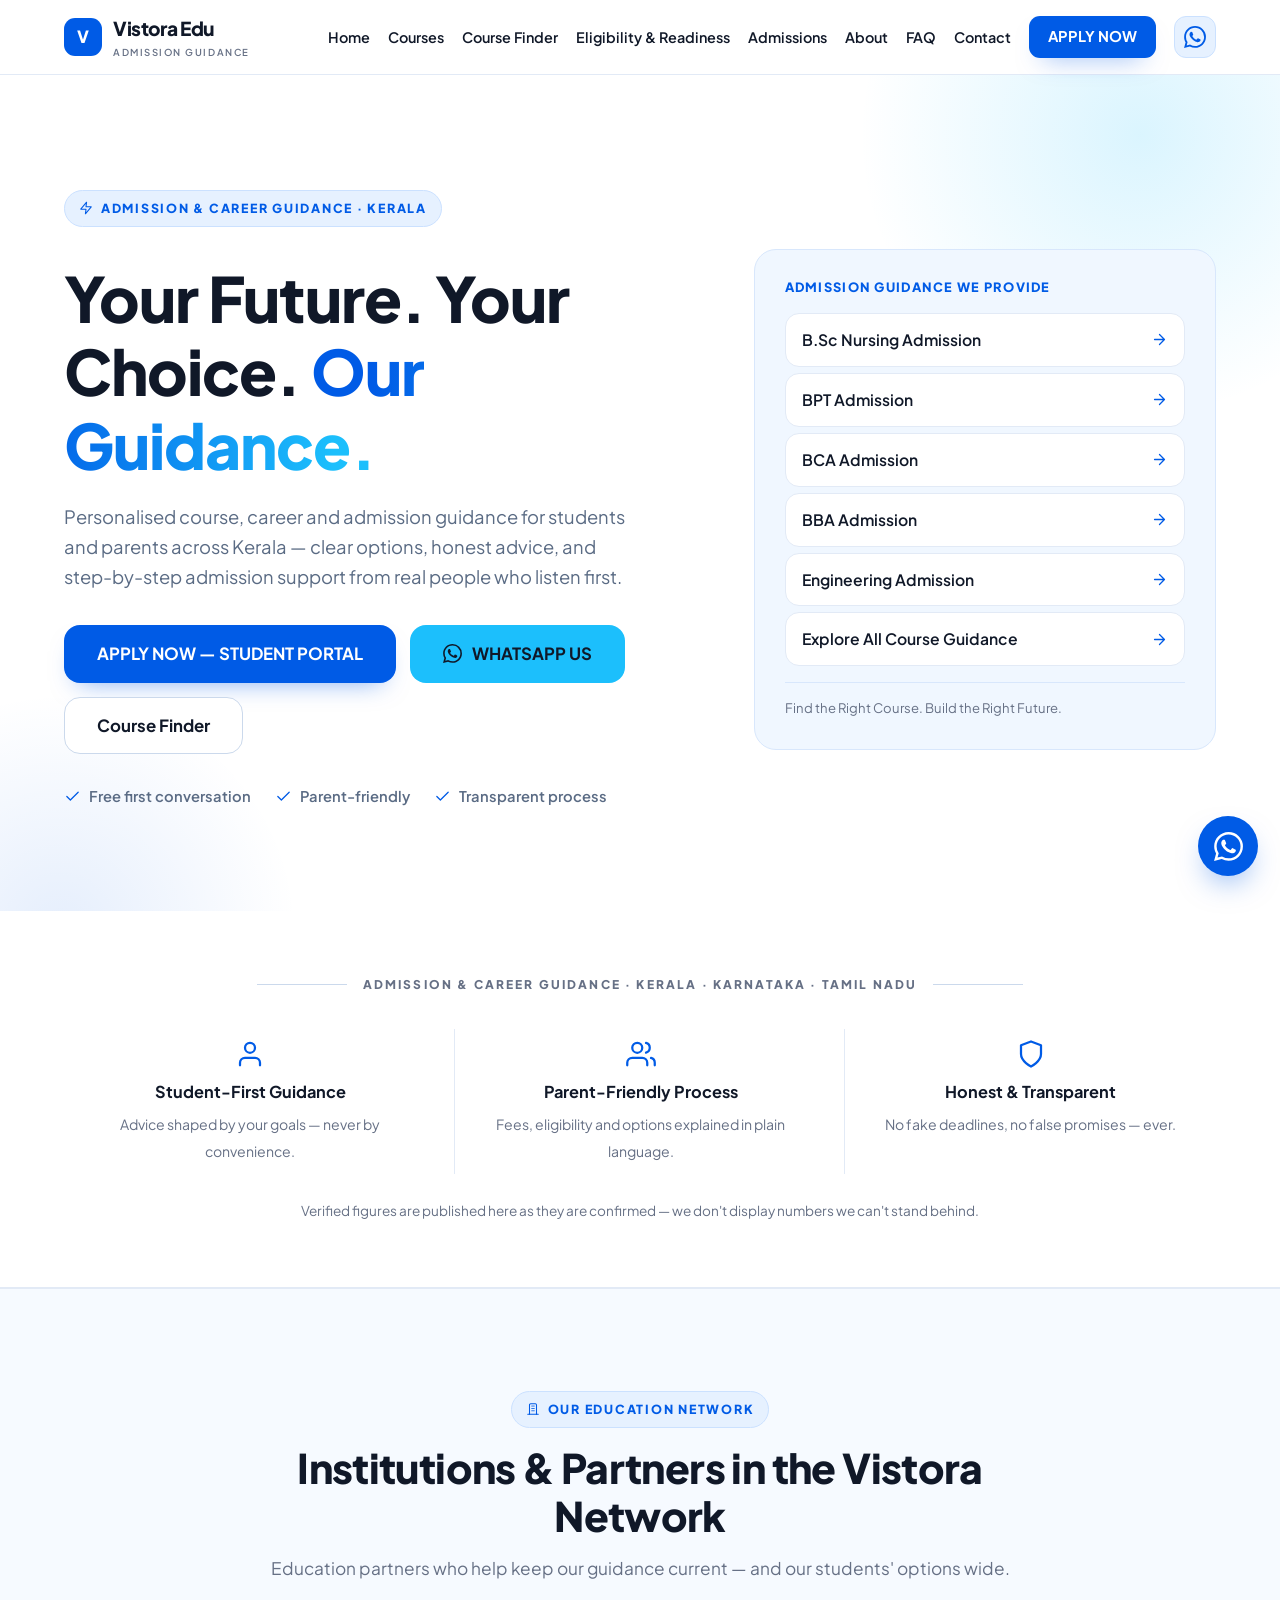
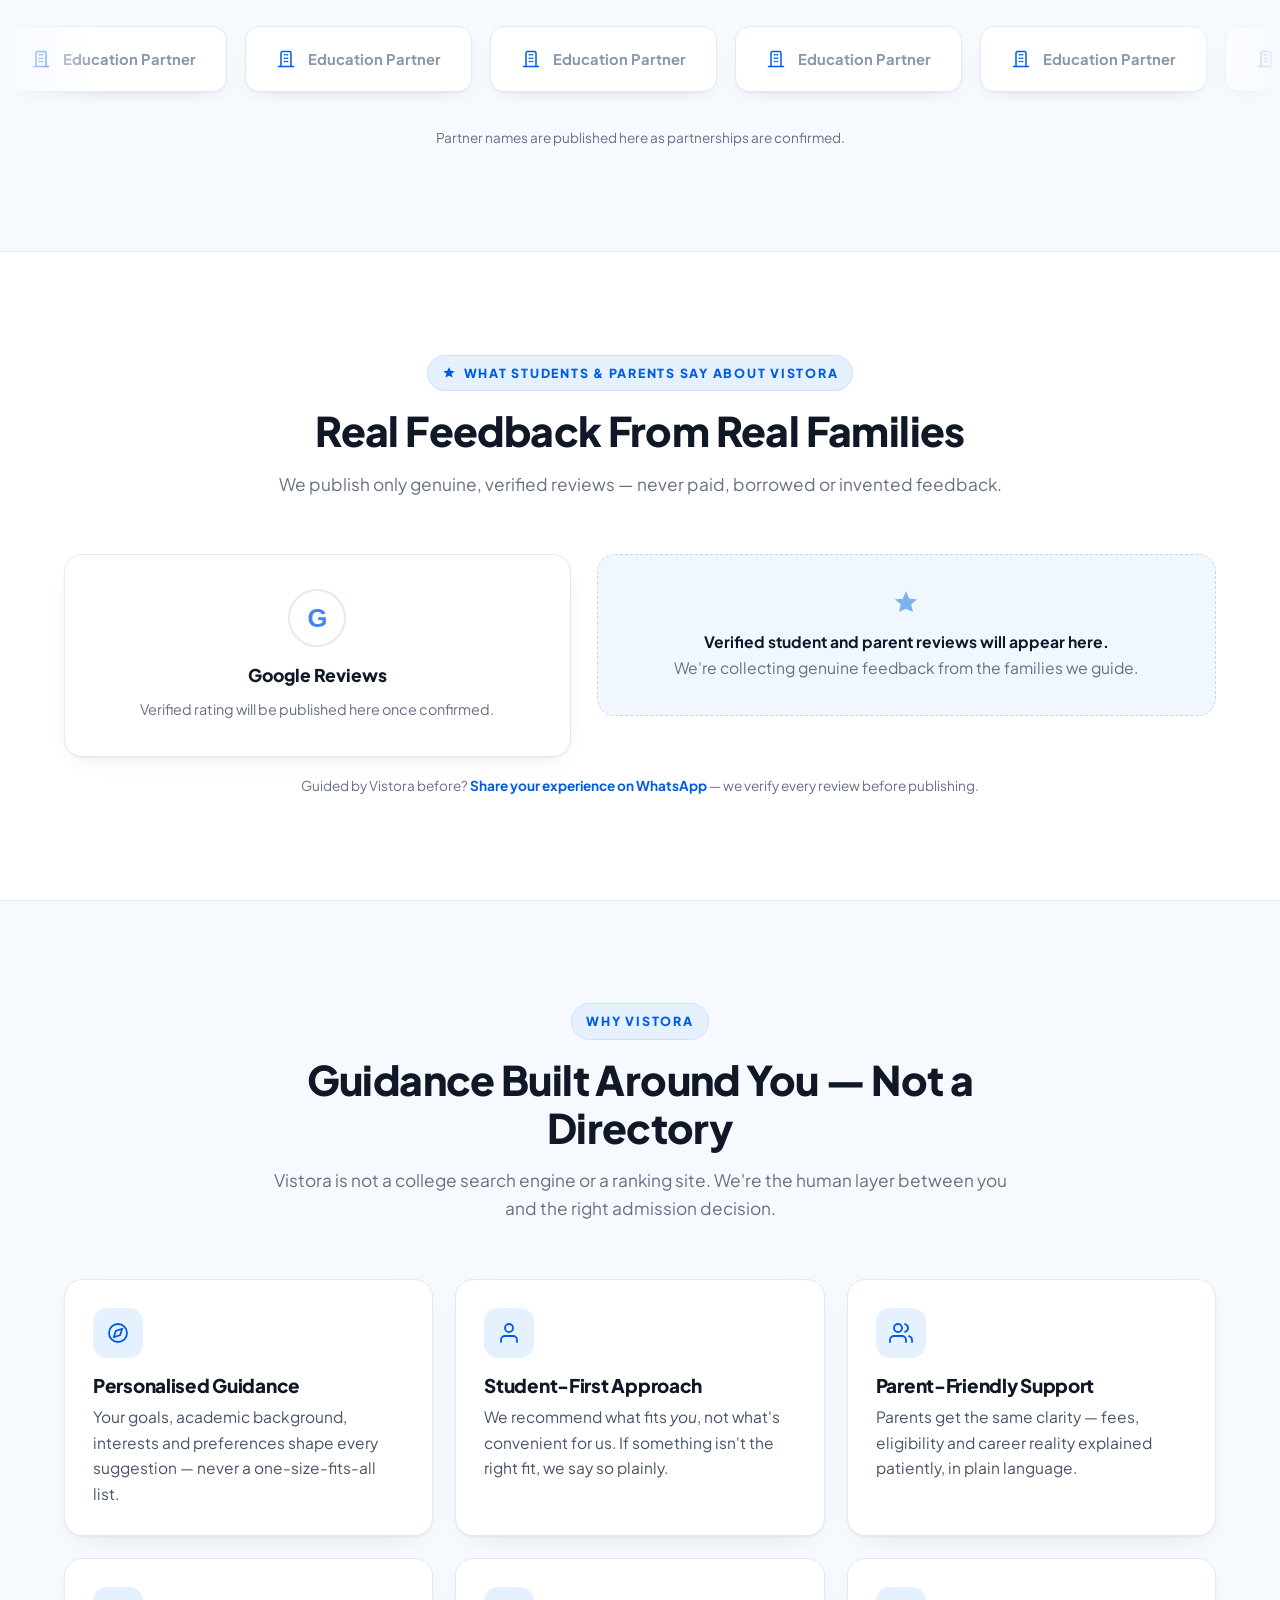
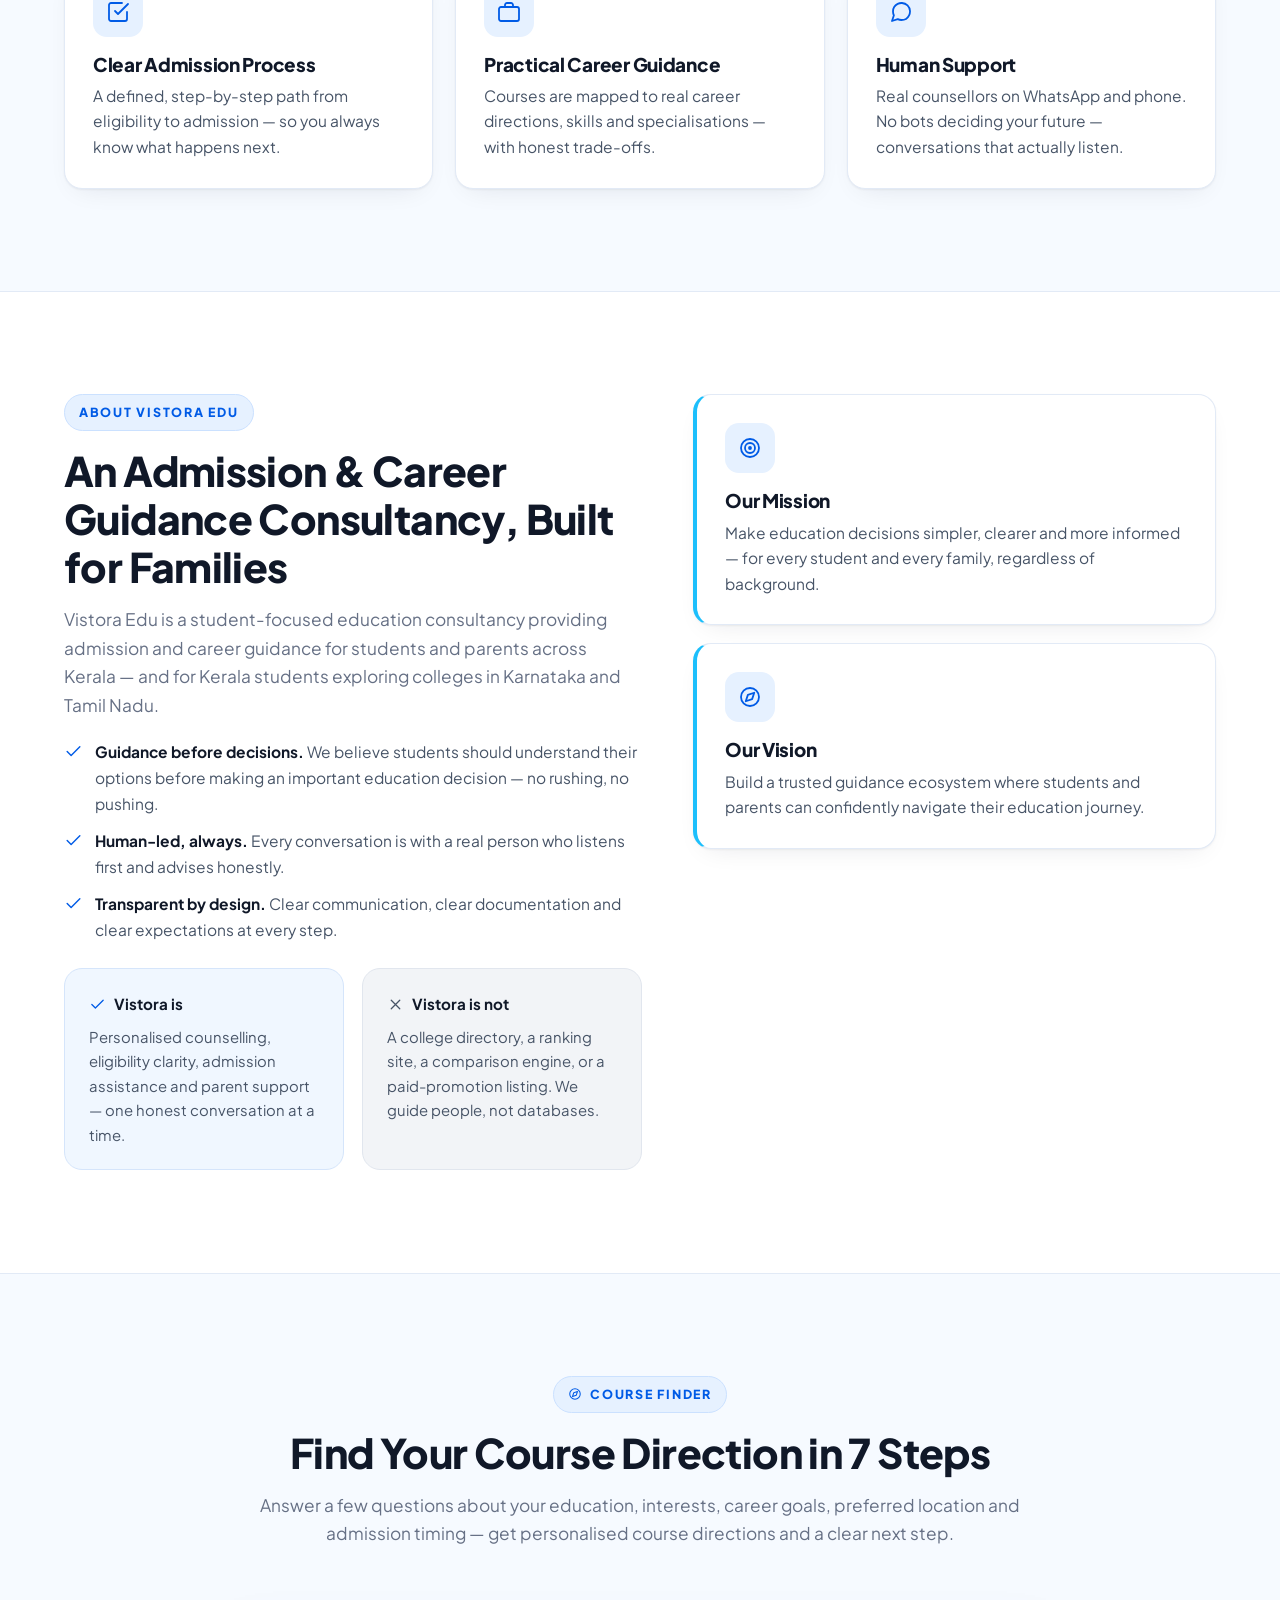
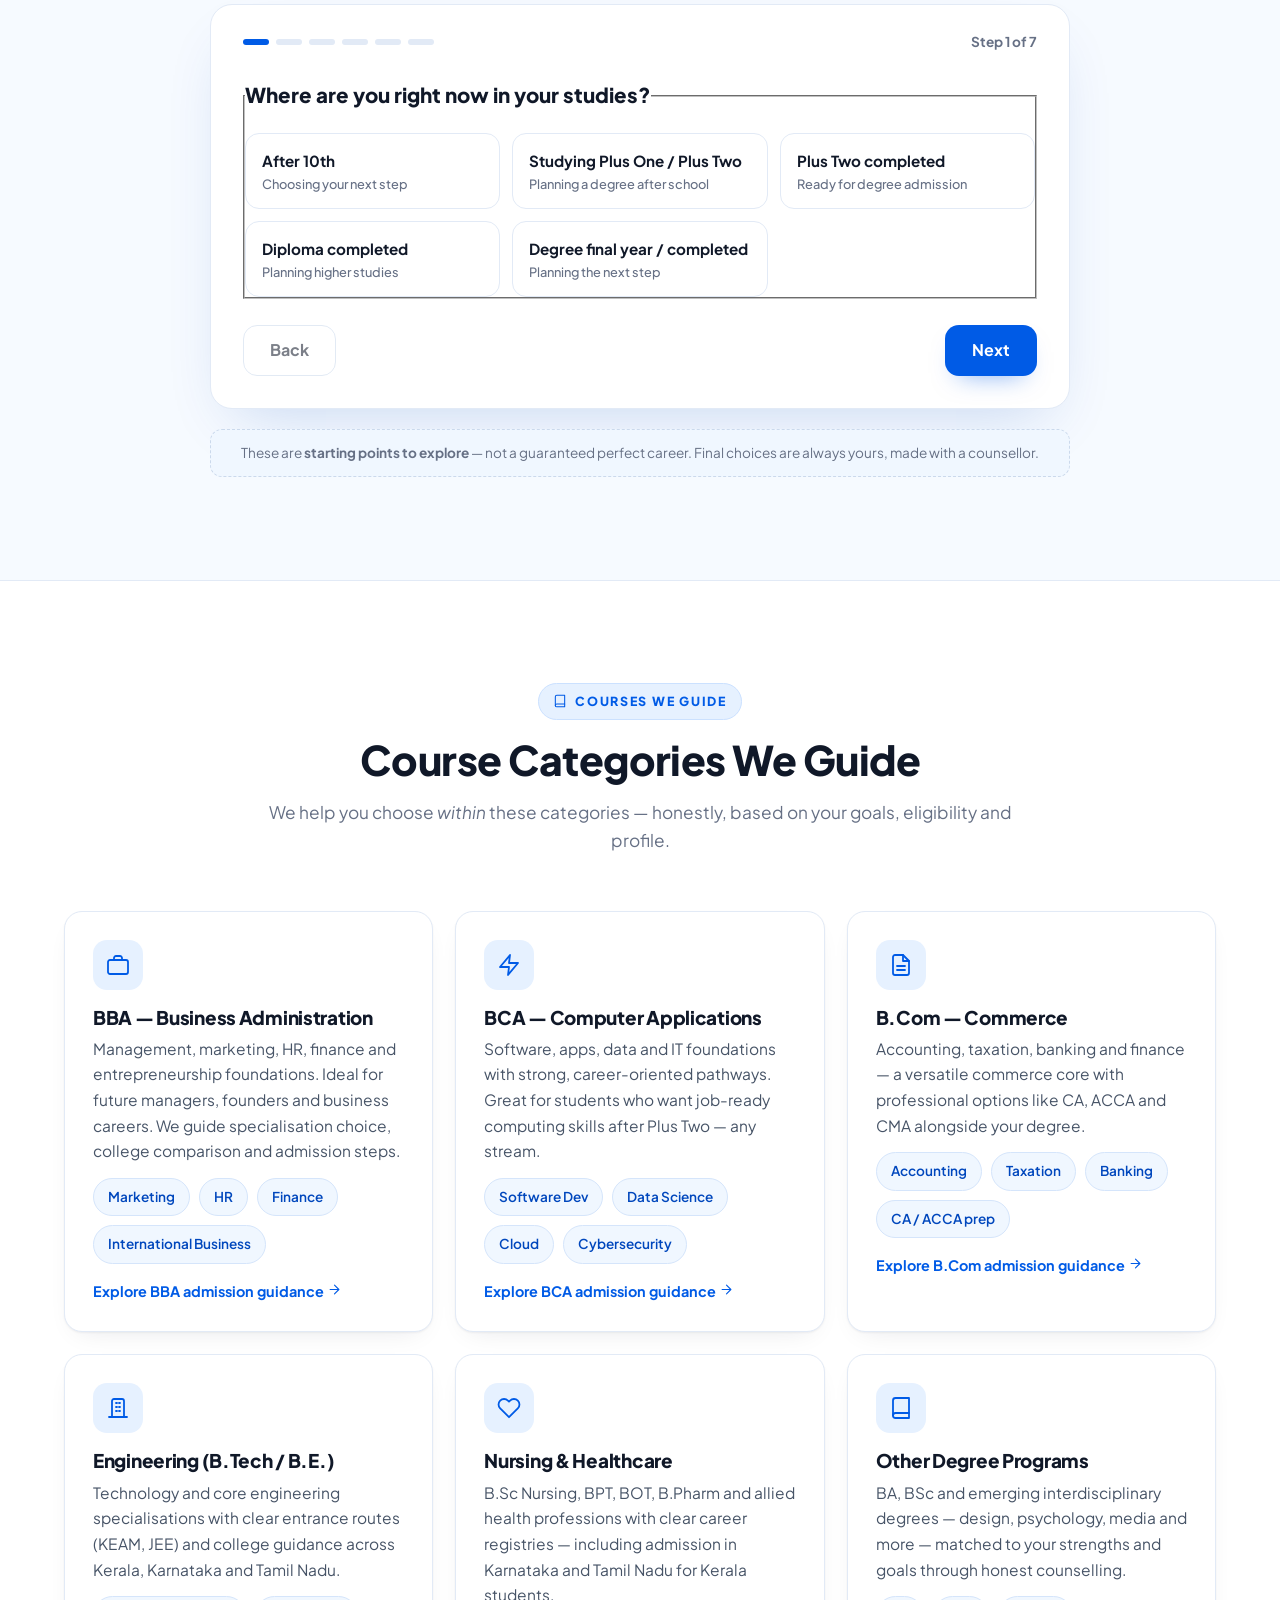
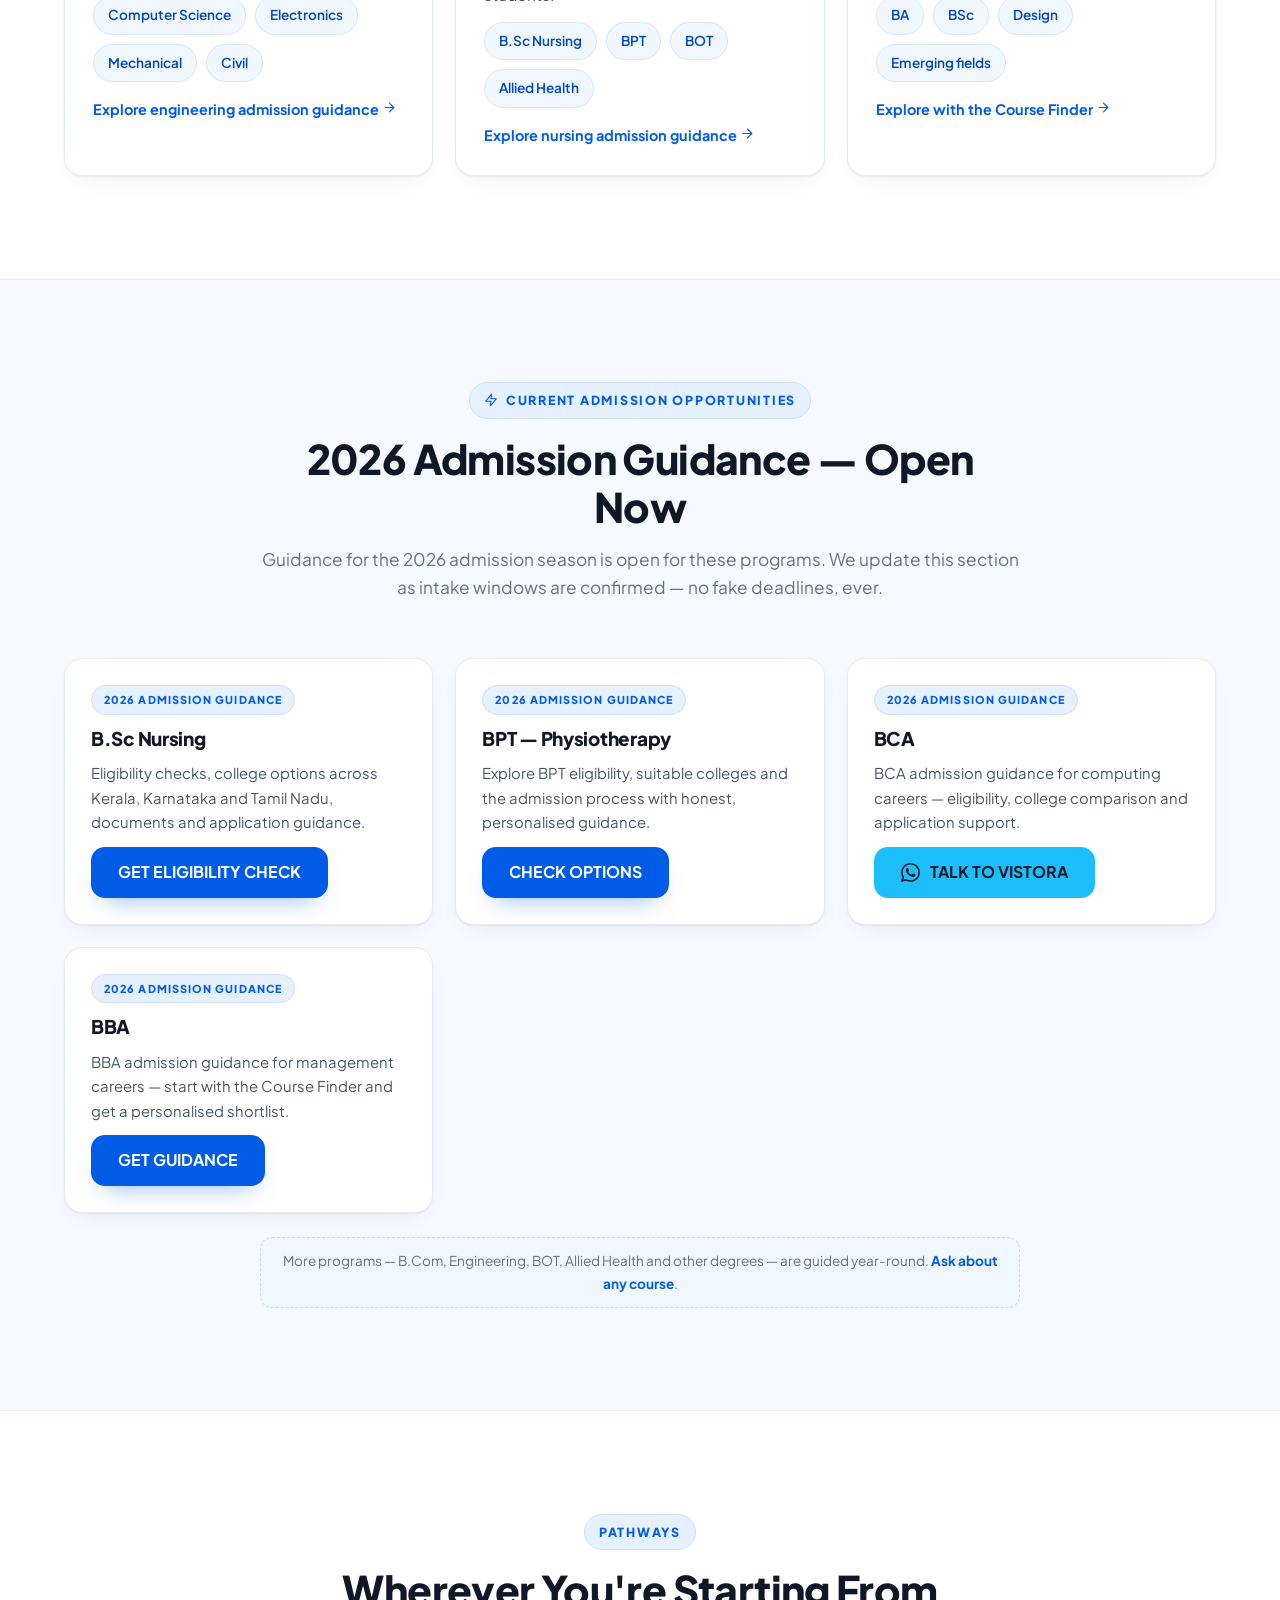
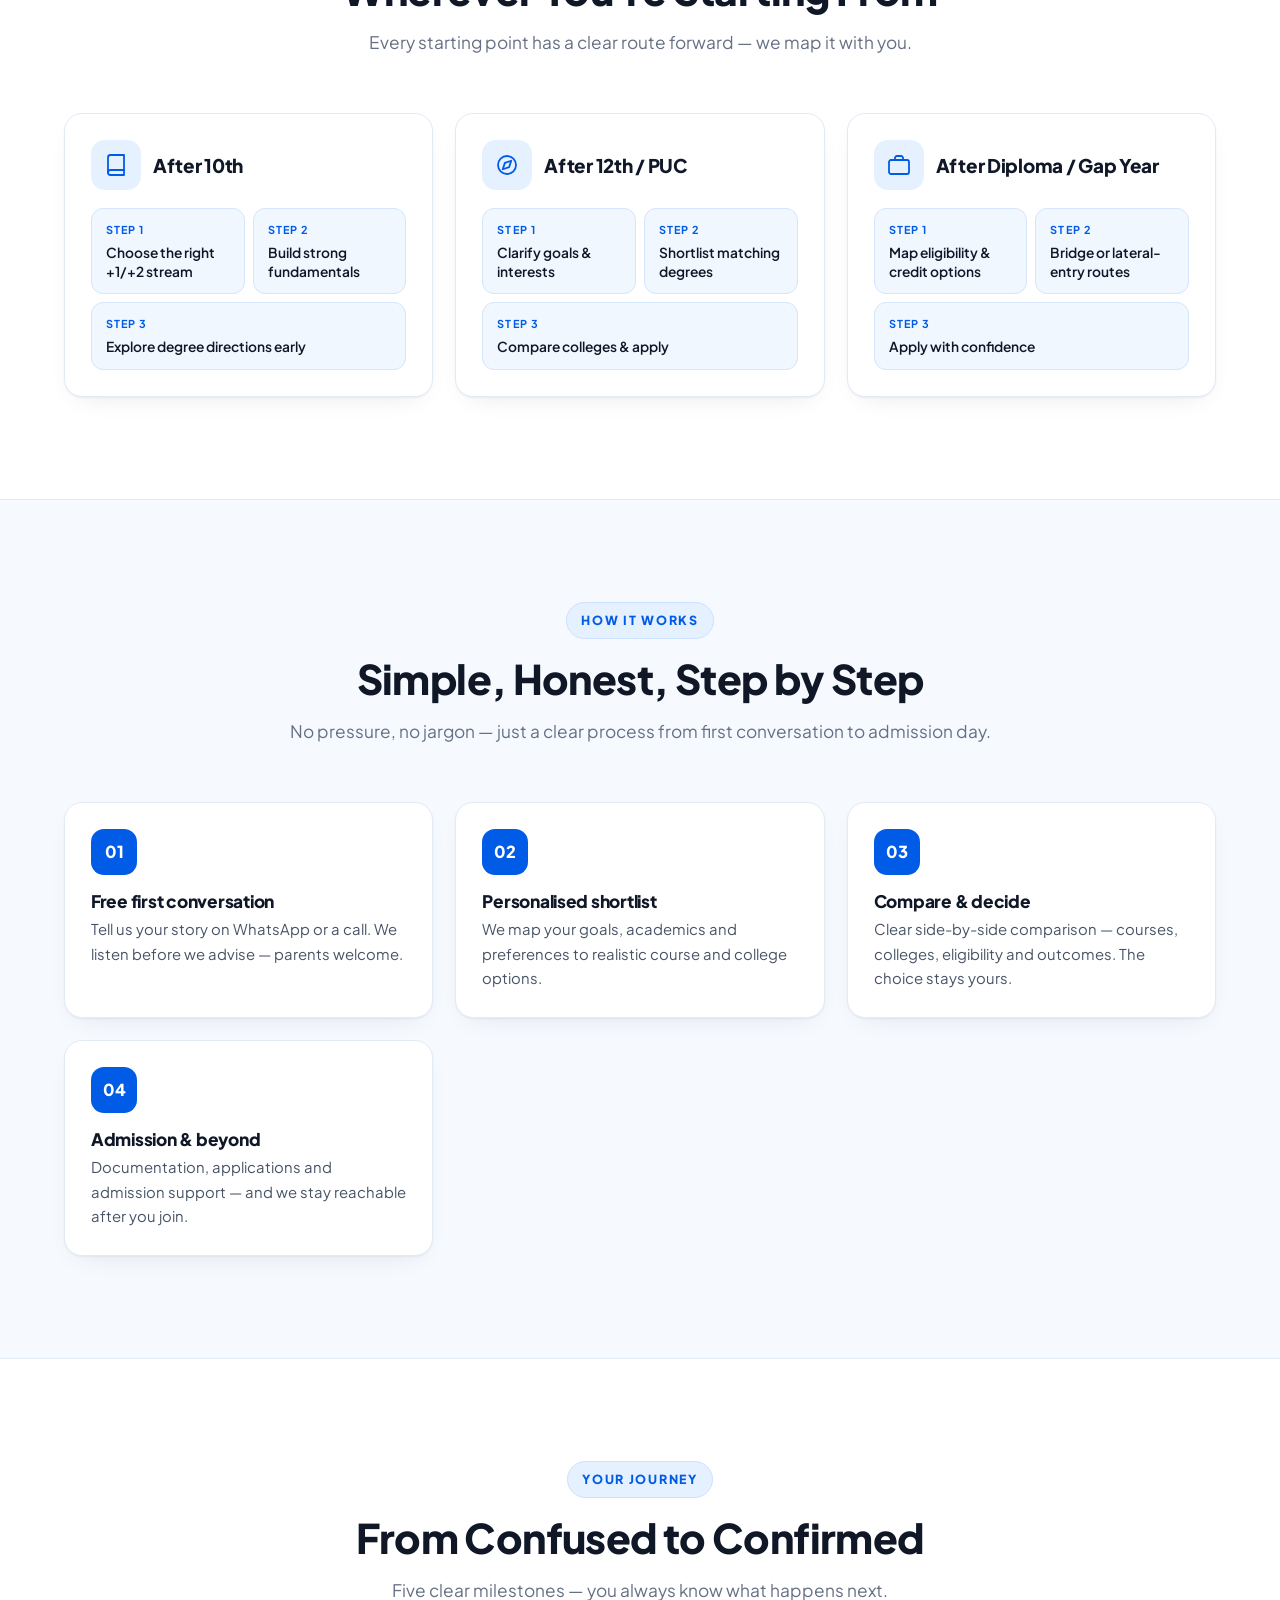
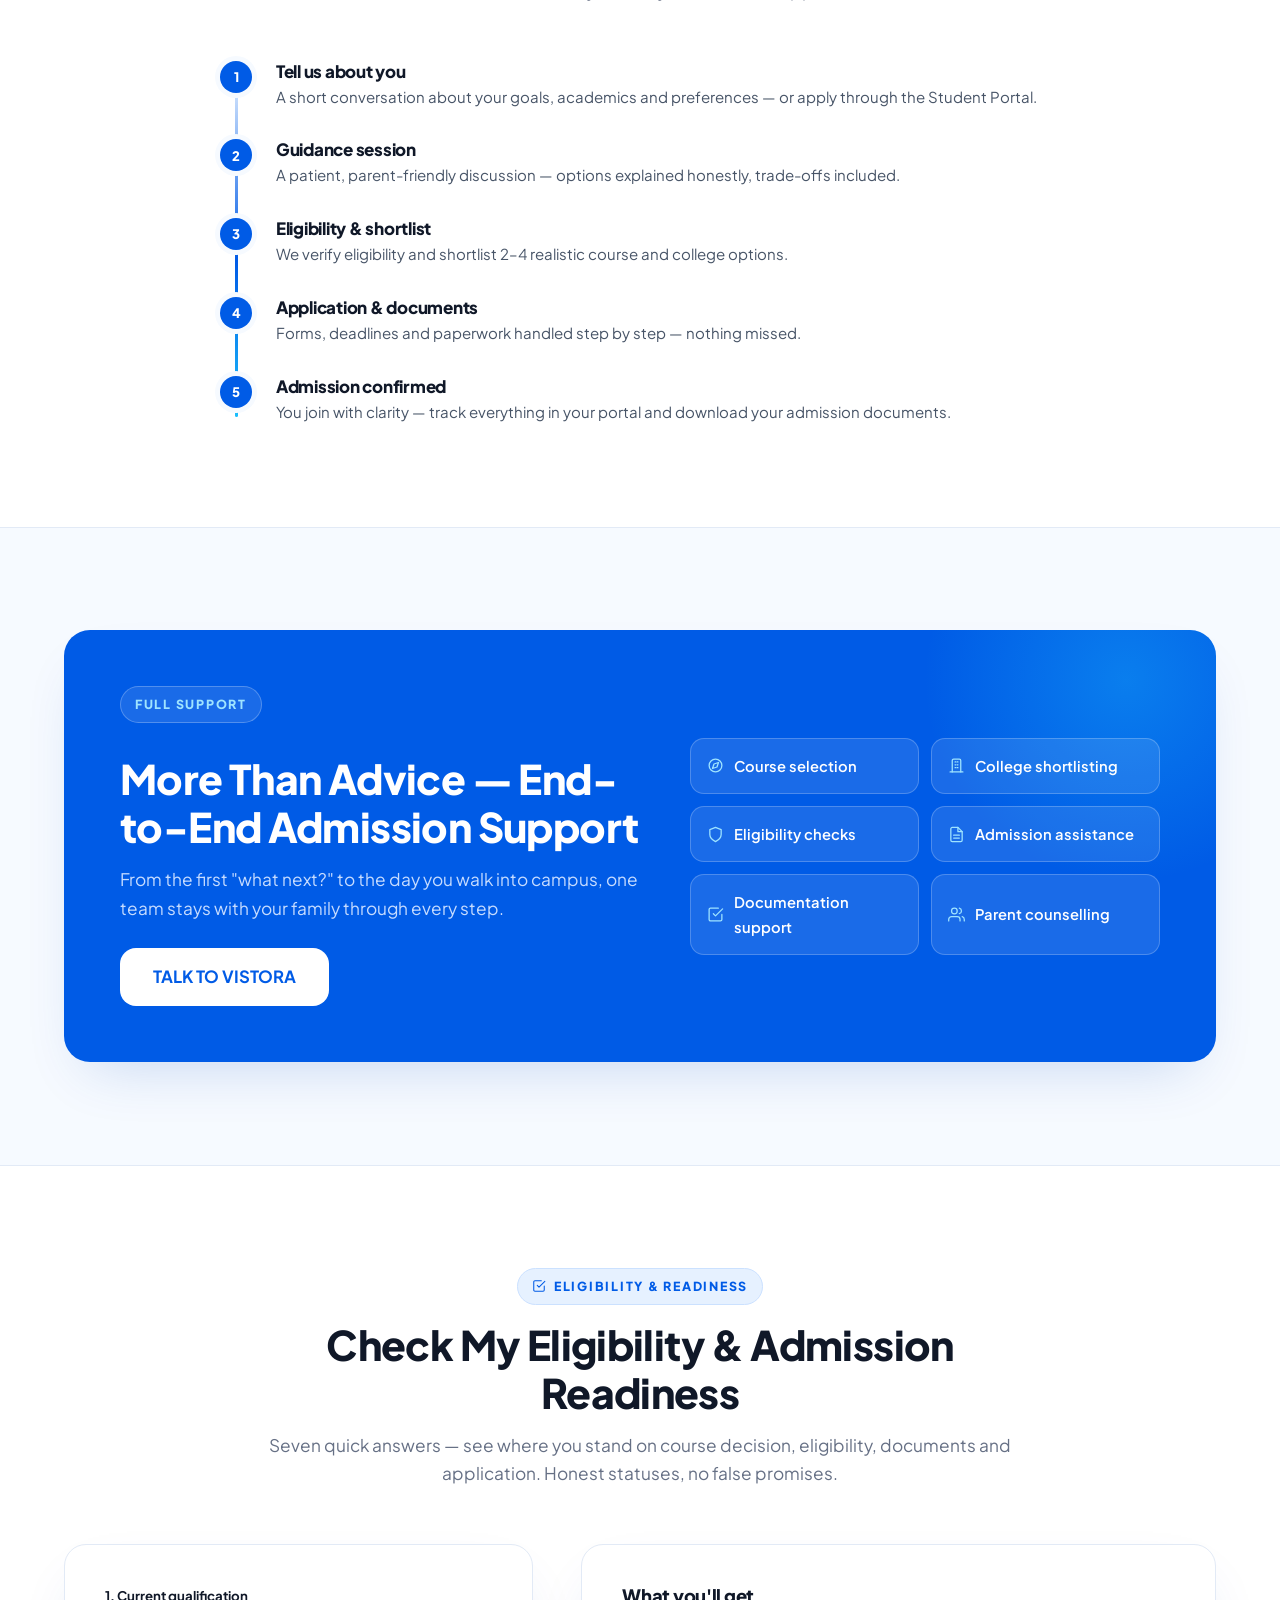
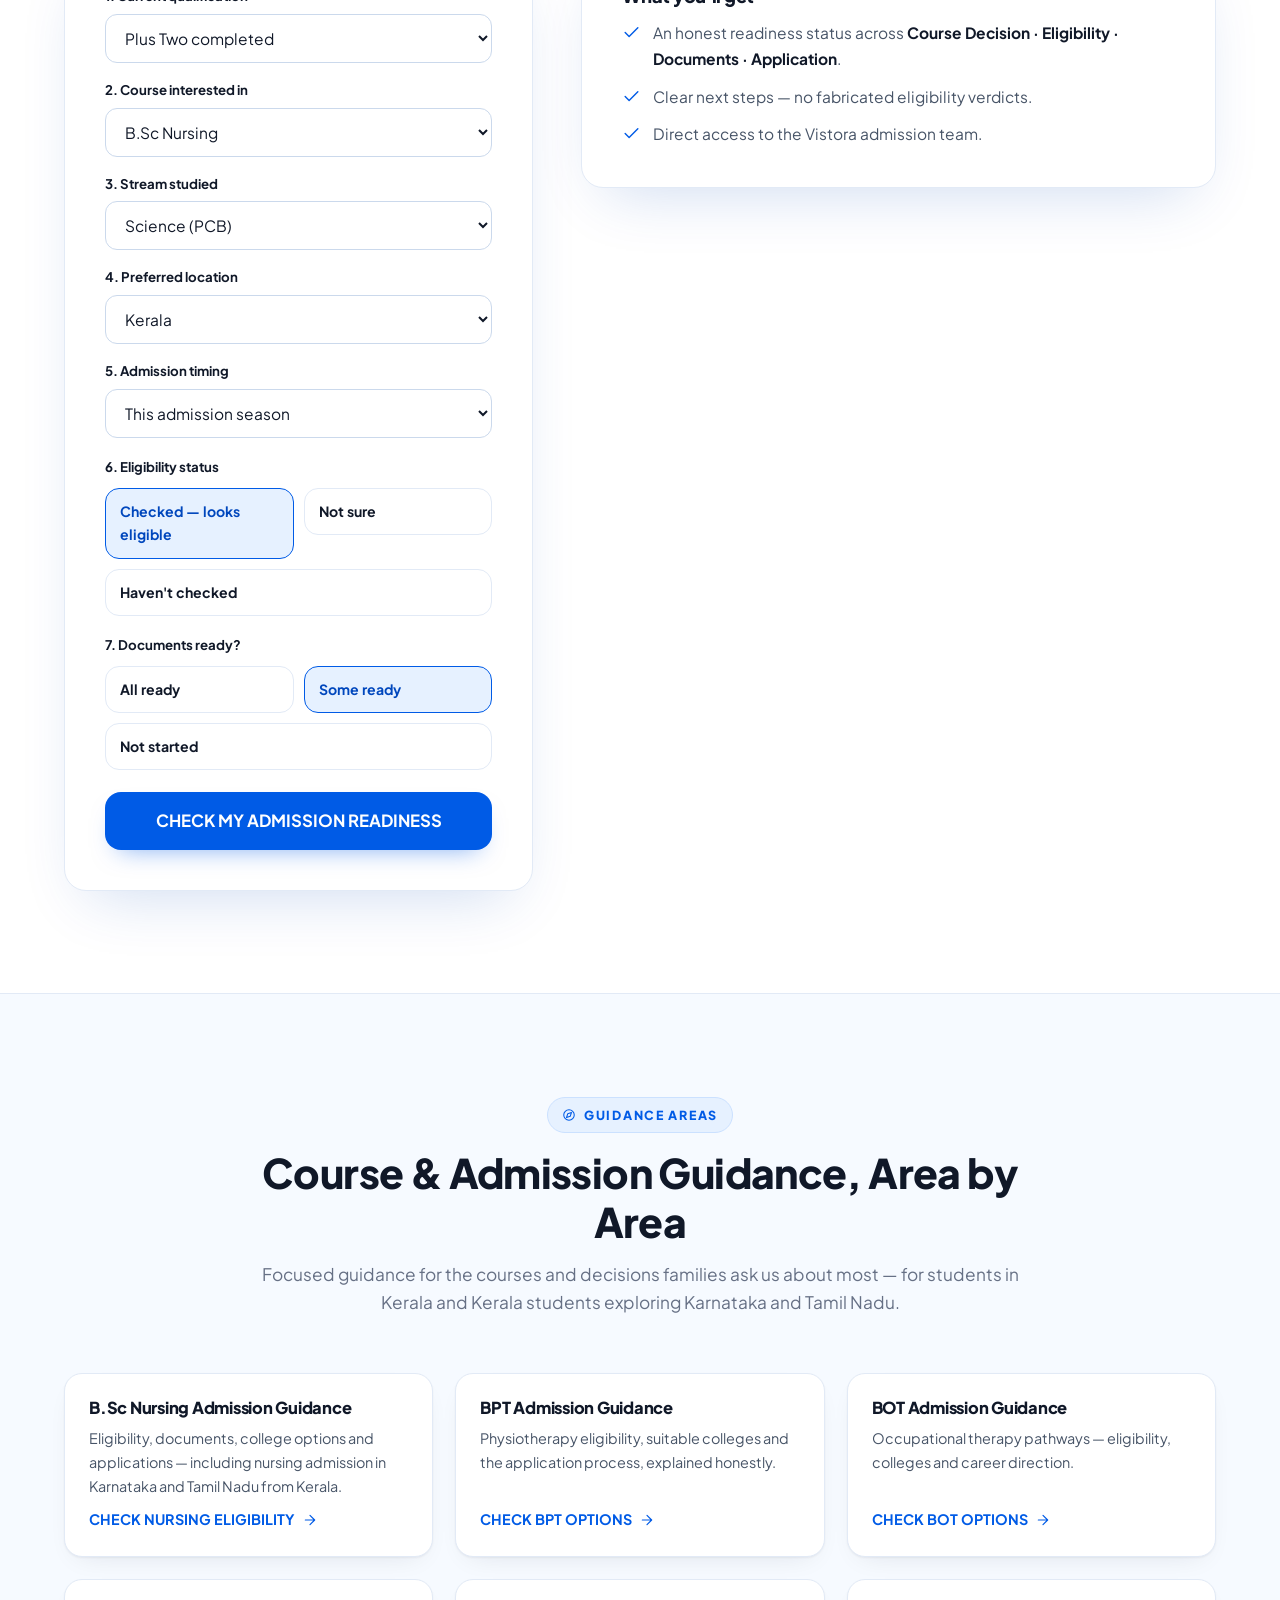
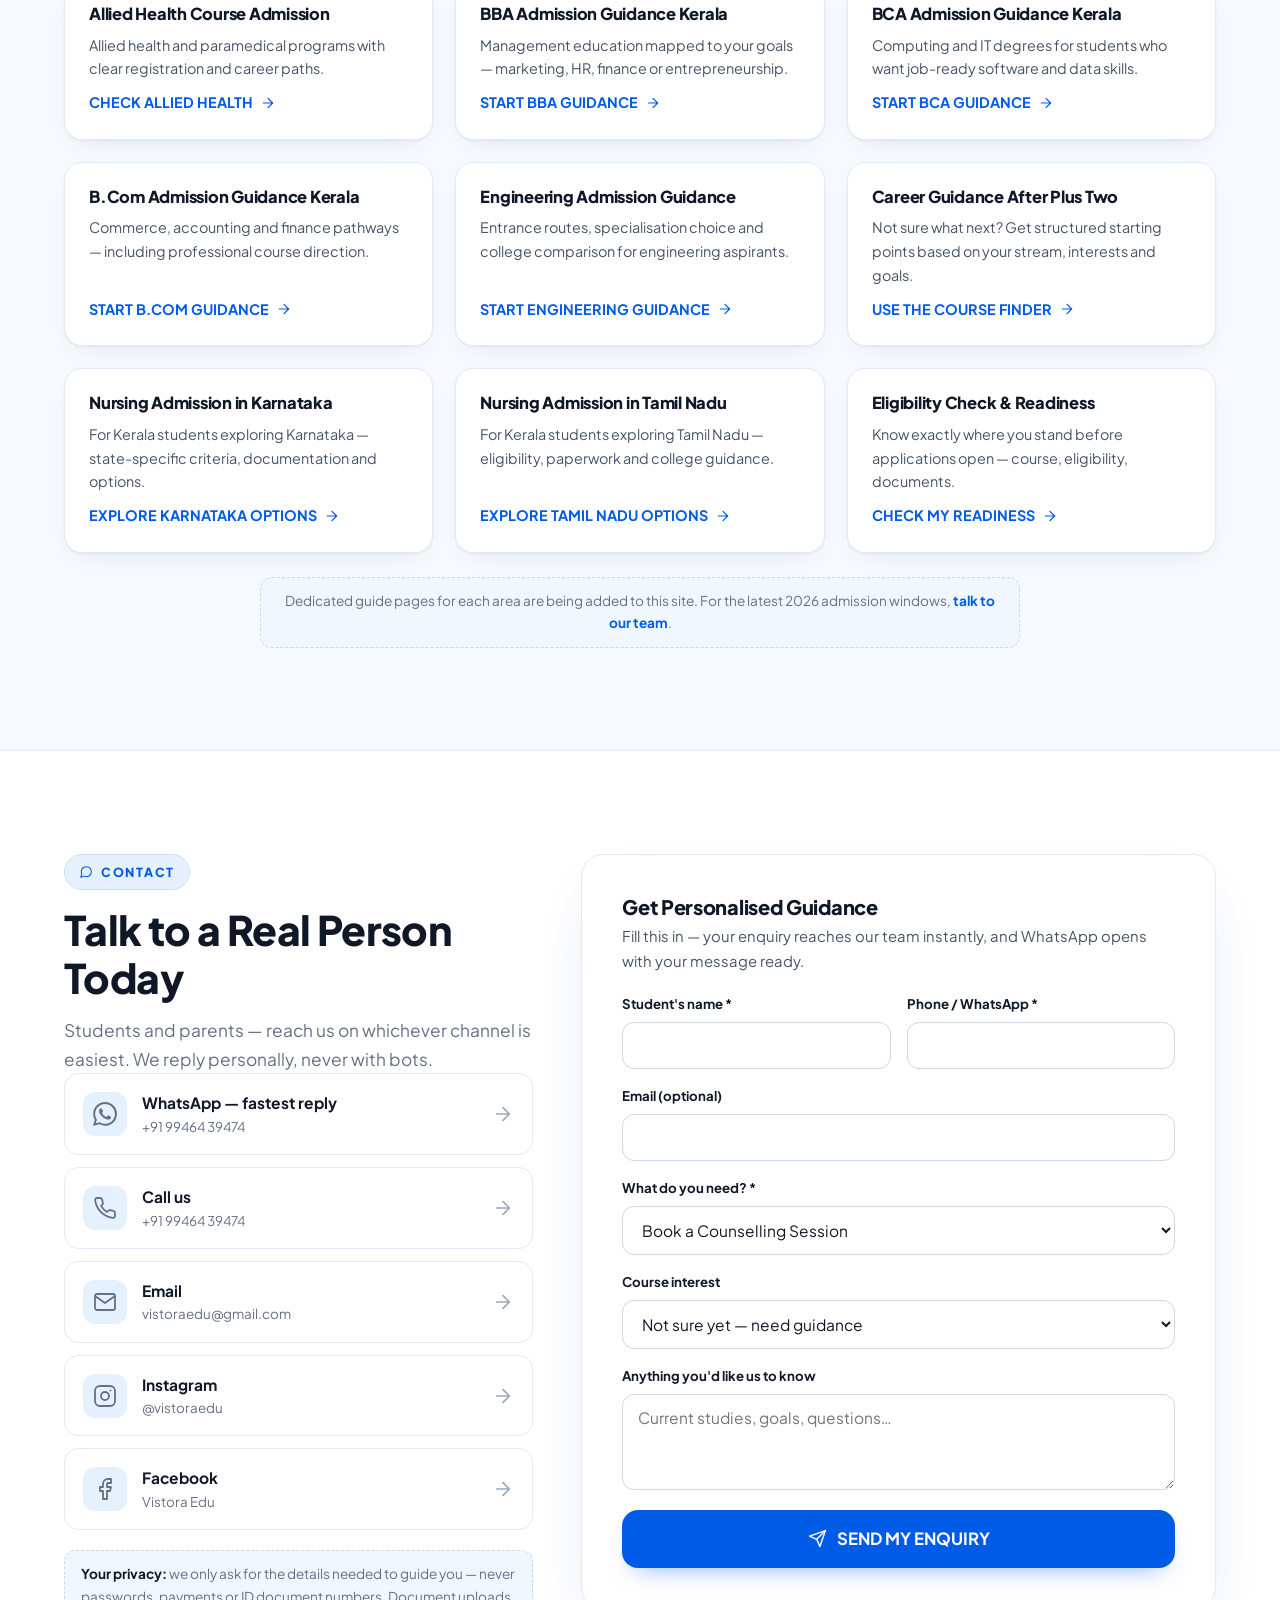
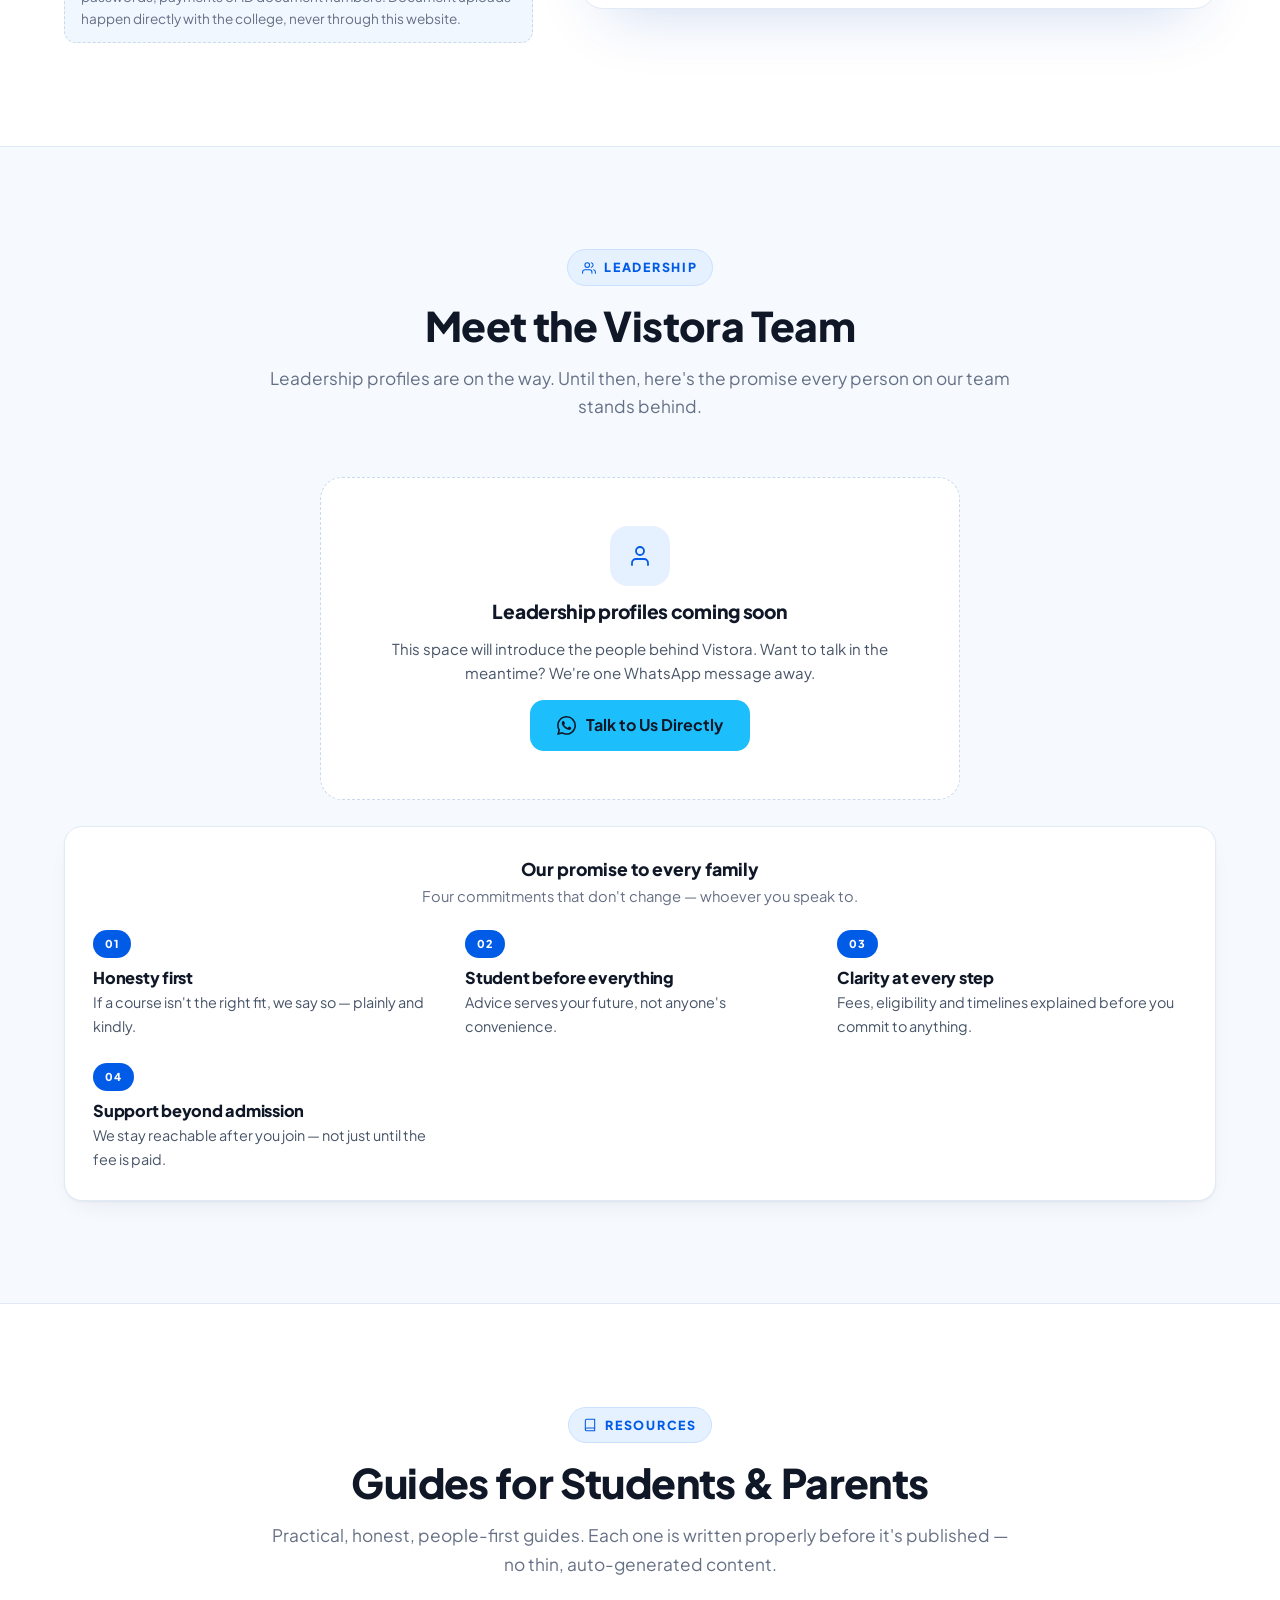
==== commit ffae9e68: "Update index.html" ====
--- a/index.html
+++ b/index.html
@@ -12,7 +12,7 @@
 <meta property="og:title" content="Vistora Edu | Admission &amp; Career Guidance in Kerala">
 <meta property="og:description" content="Personalised course selection, career guidance and admission assistance for students and parents in Kerala.">
 <link rel="icon" href="assets/favicon.png">
-<!-- EDIT when live: canonical + og:url + Search Console verification -->
+<!-- EDIT when live: <link rel="canonical" href="https://YOUR-DOMAIN/"> + og:url + Search Console verification meta -->
 <link rel="preconnect" href="https://fonts.googleapis.com">
 <link rel="preconnect" href="https://fonts.gstatic.com" crossorigin>
 <link href="https://fonts.googleapis.com/css2?family=Plus+Jakarta+Sans:wght@400;500;600;700;800&display=swap" rel="stylesheet">
@@ -22,18 +22,18 @@
 </script>
 <script type="application/ld+json">
 {"@context":"https://schema.org","@type":"FAQPage","mainEntity":[
-{"@type":"Question","name":"How can I get B.Sc Nursing admission?","acceptedAnswer":{"@type":"Answer","text":"Start by confirming your eligibility (most programs require Plus Two with Physics, Chemistry and Biology), shortlisting recognised colleges, and preparing documents. Vistora Edu guides you through each step."}},
-{"@type":"Question","name":"What is the eligibility for B.Sc Nursing?","acceptedAnswer":{"@type":"Answer","text":"Most Indian universities require 10+2 with Physics, Chemistry, Biology and English; minimum marks vary by university and state. We verify the specific requirement for every college before you apply."}},
-{"@type":"Question","name":"Can Kerala students apply for nursing colleges in Karnataka?","acceptedAnswer":{"@type":"Answer","text":"Yes, subject to each college's eligibility criteria and documentation. We guide you through state-specific requirements, timelines and paperwork."}},
-{"@type":"Question","name":"Can I get nursing admission in Tamil Nadu?","acceptedAnswer":{"@type":"Answer","text":"Yes. Kerala students can apply to nursing colleges in Tamil Nadu, subject to each college's requirements. We explain the options and guide your application."}},
-{"@type":"Question","name":"What documents are required for nursing admission?","acceptedAnswer":{"@type":"Answer","text":"Typically Plus Two marks card, transfer and migration certificates, ID proof and photographs. Exact lists vary by college and state — our readiness check helps."}},
-{"@type":"Question","name":"What can I study after Plus Two Commerce?","acceptedAnswer":{"@type":"Answer","text":"B.Com, BBA, BCA and many other degree programs are open to commerce students depending on subjects and goals."}},
-{"@type":"Question","name":"Is BCA a good career option?","acceptedAnswer":{"@type":"Answer","text":"For computing-interested students, BCA leads to software, data and IT careers and further study such as MCA."}},
-{"@type":"Question","name":"What can I do after BBA?","acceptedAnswer":{"@type":"Answer","text":"Management, marketing, HR and finance roles, family business, or an MBA and professional certifications."}},
-{"@type":"Question","name":"How do I choose the right degree after Plus Two?","acceptedAnswer":{"@type":"Answer","text":"Combine academic background, interests, career goals and practical factors like location and timing. Our free Course Finder gives structured starting points."}},
-{"@type":"Question","name":"How can I check my course eligibility?","acceptedAnswer":{"@type":"Answer","text":"Share your qualification, stream and marks with our team — we check eligibility against each college's requirements. Or use our Admission Readiness Check."}},
-{"@type":"Question","name":"How does admission counselling work?","acceptedAnswer":{"@type":"Answer","text":"A free first conversation, personalised shortlist, honest comparison, and step-by-step application support. Parents are welcome in every session."}},
-{"@type":"Question","name":"Is the first conversation with Vistora Edu free?","acceptedAnswer":{"@type":"Answer","text":"Yes — free, with no pressure at any point."}}
+{"@type":"Question","name":"How can I get B.Sc Nursing admission?","acceptedAnswer":{"@type":"Answer","text":"Start by confirming your eligibility (most programs require Plus Two with Physics, Chemistry and Biology), shortlisting recognised colleges, and preparing documents. Vistora Edu guides you through each step — eligibility checks, college options in Kerala, Karnataka and Tamil Nadu, and applications."}},
+{"@type":"Question","name":"What is the eligibility for B.Sc Nursing?","acceptedAnswer":{"@type":"Answer","text":"Most Indian universities require 10+2 with Physics, Chemistry, Biology and English, with minimum marks that vary by university and state. Exact criteria differ per college — we verify the specific requirement for every college before you apply."}},
+{"@type":"Question","name":"Can Kerala students apply for nursing colleges in Karnataka?","acceptedAnswer":{"@type":"Answer","text":"Yes. Kerala students can apply to nursing colleges in Karnataka, subject to each college's eligibility criteria and documentation. We guide you through state-specific requirements, timelines and paperwork."}},
+{"@type":"Question","name":"Can I get nursing admission in Tamil Nadu?","acceptedAnswer":{"@type":"Answer","text":"Yes. Kerala students can apply to nursing colleges in Tamil Nadu, subject to each college's eligibility and documentation requirements. We explain the options and guide your application step by step."}},
+{"@type":"Question","name":"What documents are required for nursing admission?","acceptedAnswer":{"@type":"Answer","text":"Typically Plus Two marks card, transfer and migration certificates, ID proof and photographs. Exact lists vary by college and state — use our admission readiness check and we confirm the precise list for your chosen colleges."}},
+{"@type":"Question","name":"What can I study after Plus Two Commerce?","acceptedAnswer":{"@type":"Answer","text":"B.Com, BBA, BCA and many other degree programs are open to commerce students depending on your subjects and goals. Our course finder and counsellors help you compare options honestly."}},
+{"@type":"Question","name":"Is BCA a good career option?","acceptedAnswer":{"@type":"Answer","text":"For students interested in computing, BCA leads to careers in software development, data and IT services, and further study such as MCA. Whether it suits you depends on your interests and strengths — we help you judge that honestly."}},
+{"@type":"Question","name":"What can I do after BBA?","acceptedAnswer":{"@type":"Answer","text":"BBA graduates move into management, marketing, HR and finance roles, join family businesses, or pursue an MBA and professional certifications. Your specialisation and interests shape the best direction."}},
+{"@type":"Question","name":"How do I choose the right degree after Plus Two?","acceptedAnswer":{"@type":"Answer","text":"Combine your academic background, interests, career goals and practical factors like location and timing. Our free course finder gives structured starting points, then a counsellor helps you decide with your family."}},
+{"@type":"Question","name":"How can I check my course eligibility?","acceptedAnswer":{"@type":"Answer","text":"Share your qualification, stream and marks with our team — we check eligibility against the specific requirements of each college before you apply. You can also use our admission readiness check on this page."}},
+{"@type":"Question","name":"How does admission counselling work?","acceptedAnswer":{"@type":"Answer","text":"It starts with a free conversation about your goals and background, followed by a personalised shortlist, honest comparison of options, and step-by-step application support. Parents are welcome in every session."}},
+{"@type":"Question","name":"Is the first conversation with Vistora Edu free?","acceptedAnswer":{"@type":"Answer","text":"Yes. Your first conversation is free — we understand your situation, explain how we can help, and you decide whether to continue. No pressure at any point."}}
 ]}
 </script>
 </head>
@@ -41,6 +41,7 @@
 
 <a class="skip" href="#main">Skip to main content</a>
 
+<!-- ═══════════ HEADER ═══════════ -->
 <header class="site-header">
   <div class="container nav-wrap">
     <a class="logo" href="#top" aria-label="Vistora Edu — home">
@@ -62,30 +63,630 @@
         <li><a href="#faq">FAQ</a></li>
         <li><a href="#contact">Contact</a></li>
         <li><a class="btn btn-blue btn-sm" href="portal.html">APPLY NOW</a></li>
-        <li class="nav-wa-li"><a class="nav-wa-link" href="https://wa.me/919946439474?text=Hi%20Vistora%20Edu%2C%20I'm%20interested%20in%20admission%20guidance." target="_blank" rel="noopener" data-wa-label="nav_whatsapp" aria-label="Chat with Vistora on WhatsApp"><svg class="ic" aria-hidden="true"><use href="#i-wa"/></svg></a></li>
+        <li class="nav-wa-li"><a class="nav-wa-link" href="https://wa.me/919946439474?text=Hi%20Vistora%20Edu%2C%20I'm%20interested%20in%20admission%20guidance.%20I'd%20like%20help%20choosing%20a%20suitable%20course." target="_blank" rel="noopener" data-wa-label="nav_whatsapp" aria-label="Chat with Vistora on WhatsApp"><svg class="ic" aria-hidden="true"><use href="#i-wa"/></svg></a></li>
       </ul>
     </nav>
   </div>
 </header>
 
 <main id="main">
-<!-- ⬇⬇ ALL 20 SECTIONS — നിങ്ങളുടെ existing file-ലെ അതേ markup, മാറ്റമില്ല ⬇⬇
-     1 Hero · 2 Trust · 3 Network marquee · 4 Reviews · 5 Why · 6 About
-     7 Course Finder (#find-course) · 8 Courses · 9 Opportunities (#opportunities)
-     10 Pathways · 11 How · 12 Journey · 13 Concierge · 14 Readiness (#ready)
-     15 Guidance Areas · 16 Contact (#contact) · 17 Leadership · 18 Resources
-     19 FAQ (#faq) · 20 Final CTA (#final-cta)
-     Hero-യിലെ ആദ്യ CTA ഇങ്ങനെ portal-ലേക്ക് മാറ്റുക:
-     <a class="btn btn-blue btn-lg" href="portal.html">APPLY NOW — STUDENT PORTAL</a>
-     (ബാക്കി എല്ലാ markup-ഉം നിങ്ങളുടെ pasted file-ൽ ഉള്ളതുപോലെ തന്നെ ഇവിടെ paste ചെയ്യുക) -->
+
+<!-- ═══════════ 1 · HERO ═══════════ -->
+<section class="hero" id="top" aria-labelledby="heroTitle">
+  <div class="container hero-inner">
+    <div>
+      <span class="eyebrow"><svg class="ic" style="width:14px;height:14px" aria-hidden="true"><use href="#i-zap"/></svg> Admission &amp; Career Guidance · Kerala</span>
+      <h1 id="heroTitle">Your Future. Your Choice. <span class="accent">Our Guidance.</span></h1>
+      <p class="lead">Personalised course, career and admission guidance for students and parents across Kerala — clear options, honest advice, and step-by-step admission support from real people who listen first.</p>
+      <div class="hero-cta">
+        <a class="btn btn-blue btn-lg" href="portal.html">APPLY NOW — STUDENT PORTAL</a>
+        <a class="btn btn-cyan btn-lg" href="https://wa.me/919946439474?text=Hi%20Vistora%20Edu%2C%20I'm%20interested%20in%20admission%20guidance.%20I'd%20like%20help%20choosing%20a%20suitable%20course." target="_blank" rel="noopener" data-wa-label="hero_whatsapp"><svg class="ic" aria-hidden="true"><use href="#i-wa"/></svg> WHATSAPP US</a>
+        <a class="btn btn-outline btn-lg" href="#find-course">Course Finder</a>
+      </div>
+      <ul class="hero-points">
+        <li><svg class="ic" aria-hidden="true"><use href="#i-check"/></svg> Free first conversation</li>
+        <li><svg class="ic" aria-hidden="true"><use href="#i-check"/></svg> Parent-friendly</li>
+        <li><svg class="ic" aria-hidden="true"><use href="#i-check"/></svg> Transparent process</li>
+      </ul>
+    </div>
+    <div class="hero-card">
+      <h3>Admission Guidance We Provide</h3>
+      <ul class="hero-list">
+        <li><a href="#guidance-areas" data-act="ready" data-course="B.Sc Nursing">B.Sc Nursing Admission <svg class="ic" aria-hidden="true"><use href="#i-arrow"/></svg></a></li>
+        <li><a href="#guidance-areas" data-act="ready" data-course="BPT">BPT Admission <svg class="ic" aria-hidden="true"><use href="#i-arrow"/></svg></a></li>
+        <li><a href="#guidance-areas" data-act="quiz" data-interest="1">BCA Admission <svg class="ic" aria-hidden="true"><use href="#i-arrow"/></svg></a></li>
+        <li><a href="#guidance-areas" data-act="quiz" data-interest="0">BBA Admission <svg class="ic" aria-hidden="true"><use href="#i-arrow"/></svg></a></li>
+        <li><a href="#guidance-areas" data-act="quiz" data-interest="4">Engineering Admission <svg class="ic" aria-hidden="true"><use href="#i-arrow"/></svg></a></li>
+        <li><a href="#find-course">Explore All Course Guidance <svg class="ic" aria-hidden="true"><use href="#i-arrow"/></svg></a></li>
+      </ul>
+      <p class="mini-note">Find the Right Course. Build the Right Future.</p>
+    </div>
+  </div>
+</section>
+
+<!-- ═══════════ 2 · TRUST ═══════════
+  EDIT: verified figures are added here ONLY when confirmed by Vistora. -->
+<section class="trust-band" id="trust" aria-label="Why families trust Vistora Edu">
+  <div class="container">
+    <p class="ts-eyebrow">Admission &amp; Career Guidance · Kerala · Karnataka · Tamil Nadu</p>
+    <div class="ts-grid">
+      <div class="ts-item"><svg class="ic" aria-hidden="true"><use href="#i-user"/></svg><b>Student-First Guidance</b><span>Advice shaped by your goals — never by convenience.</span></div>
+      <div class="ts-item"><svg class="ic" aria-hidden="true"><use href="#i-users"/></svg><b>Parent-Friendly Process</b><span>Fees, eligibility and options explained in plain language.</span></div>
+      <div class="ts-item"><svg class="ic" aria-hidden="true"><use href="#i-shield"/></svg><b>Honest &amp; Transparent</b><span>No fake deadlines, no false promises — ever.</span></div>
+    </div>
+    <p class="ts-note">Verified figures are published here as they are confirmed — we don't display numbers we can't stand behind.</p>
+  </div>
+</section>
+
+<!-- ═══════════ 3 · EDUCATION NETWORK ═══════════
+  EDIT: add confirmed partners in CONFIG.partners (js/config.js). -->
+<section class="sec-alt" id="network" aria-labelledby="netTitle">
+  <div class="container">
+    <div class="head" style="margin-bottom:36px">
+      <span class="eyebrow"><svg class="ic" style="width:14px;height:14px" aria-hidden="true"><use href="#i-building"/></svg> Our Education Network</span>
+      <h2 id="netTitle">Institutions &amp; Partners in the Vistora Network</h2>
+      <p class="lead">Education partners who help keep our guidance current — and our students' options wide.</p>
+    </div>
+  </div>
+  <div class="marquee" id="marquee" aria-hidden="true">
+    <div class="mq-track" id="mqTrack"></div>
+  </div>
+  <div class="container">
+    <p class="ts-note">Partner names are published here as partnerships are confirmed.</p>
+  </div>
+</section>
+
+<!-- ═══════════ 4 · REVIEWS / TRUST CENTER ═══════════ -->
+<section id="reviews" aria-labelledby="revTitle">
+  <div class="container">
+    <div class="head">
+      <span class="eyebrow"><svg class="ic" style="width:14px;height:14px" aria-hidden="true"><use href="#i-star"/></svg> What Students &amp; Parents Say About Vistora</span>
+      <h2 id="revTitle">Real Feedback From Real Families</h2>
+      <p class="lead">We publish only genuine, verified reviews — never paid, borrowed or invented feedback.</p>
+    </div>
+    <div class="gr-wrap">
+      <div class="gr-summary">
+        <div class="gr-badge" aria-hidden="true">G</div>
+        <span class="gr-title">Google Reviews</span>
+        <p class="gr-count">Verified rating will be published here once confirmed.</p>
+      </div>
+      <div class="gr-cards">
+        <div class="gr-empty">
+          <svg class="ic" aria-hidden="true"><use href="#i-star"/></svg>
+          <p><strong style="color:var(--ink)">Verified student and parent reviews will appear here.</strong><br>We're collecting genuine feedback from the families we guide.</p>
+        </div>
+      </div>
+    </div>
+    <p class="gr-invite">Guided by Vistora before? <a href="https://wa.me/919946439474?text=Hi%20Vistora%20Edu%2C%20I'd%20like%20to%20share%20my%20feedback." target="_blank" rel="noopener" data-wa-label="review_invite"><strong>Share your experience on WhatsApp</strong></a> — we verify every review before publishing.</p>
+  </div>
+</section>
+
+<!-- ═══════════ 5 · WHY VISTORA ═══════════ -->
+<section class="sec-alt" id="why" aria-labelledby="whyTitle">
+  <div class="container">
+    <div class="head">
+      <span class="eyebrow">Why Vistora</span>
+      <h2 id="whyTitle">Guidance Built Around You — Not a Directory</h2>
+      <p class="lead">Vistora is not a college search engine or a ranking site. We're the human layer between you and the right admission decision.</p>
+    </div>
+    <div class="grid g3">
+      <article class="card"><span class="ic-chip"><svg class="ic" aria-hidden="true"><use href="#i-compass"/></svg></span><h3>Personalised Guidance</h3><p>Your goals, academic background, interests and preferences shape every suggestion — never a one-size-fits-all list.</p></article>
+      <article class="card"><span class="ic-chip"><svg class="ic" aria-hidden="true"><use href="#i-user"/></svg></span><h3>Student-First Approach</h3><p>We recommend what fits <em>you</em>, not what's convenient for us. If something isn't the right fit, we say so plainly.</p></article>
+      <article class="card"><span class="ic-chip"><svg class="ic" aria-hidden="true"><use href="#i-users"/></svg></span><h3>Parent-Friendly Support</h3><p>Parents get the same clarity — fees, eligibility and career reality explained patiently, in plain language.</p></article>
+      <article class="card"><span class="ic-chip"><svg class="ic" aria-hidden="true"><use href="#i-list"/></svg></span><h3>Clear Admission Process</h3><p>A defined, step-by-step path from eligibility to admission — so you always know what happens next.</p></article>
+      <article class="card"><span class="ic-chip"><svg class="ic" aria-hidden="true"><use href="#i-brief"/></svg></span><h3>Practical Career Guidance</h3><p>Courses are mapped to real career directions, skills and specialisations — with honest trade-offs.</p></article>
+      <article class="card"><span class="ic-chip"><svg class="ic" aria-hidden="true"><use href="#i-chat"/></svg></span><h3>Human Support</h3><p>Real counsellors on WhatsApp and phone. No bots deciding your future — conversations that actually listen.</p></article>
+    </div>
+  </div>
+</section>
+
+<!-- ═══════════ 6 · ABOUT ═══════════ -->
+<section id="about" aria-labelledby="abTitle">
+  <div class="container about-grid">
+    <div>
+      <span class="eyebrow">About Vistora Edu</span>
+      <h2 id="abTitle">An Admission &amp; Career Guidance Consultancy, Built for Families</h2>
+      <p class="lead">Vistora Edu is a student-focused education consultancy providing admission and career guidance for students and parents across Kerala — and for Kerala students exploring colleges in Karnataka and Tamil Nadu.</p>
+      <ul class="about-list">
+        <li><svg class="ic" aria-hidden="true"><use href="#i-check"/></svg><span><strong style="color:var(--ink)">Guidance before decisions.</strong> We believe students should understand their options before making an important education decision — no rushing, no pushing.</span></li>
+        <li><svg class="ic" aria-hidden="true"><use href="#i-check"/></svg><span><strong style="color:var(--ink)">Human-led, always.</strong> Every conversation is with a real person who listens first and advises honestly.</span></li>
+        <li><svg class="ic" aria-hidden="true"><use href="#i-check"/></svg><span><strong style="color:var(--ink)">Transparent by design.</strong> Clear communication, clear documentation and clear expectations at every step.</span></li>
+      </ul>
+      <div class="we-strip">
+        <div class="we-yes"><b><svg class="ic" aria-hidden="true"><use href="#i-check"/></svg> Vistora is</b>Personalised counselling, eligibility clarity, admission assistance and parent support — one honest conversation at a time.</div>
+        <div class="we-no"><b><svg class="ic" aria-hidden="true"><use href="#i-x"/></svg> Vistora is not</b>A college directory, a ranking site, a comparison engine, or a paid-promotion listing. We guide people, not databases.</div>
+      </div>
+    </div>
+    <div>
+      <article class="card mv-card">
+        <span class="ic-chip"><svg class="ic" aria-hidden="true"><use href="#i-target"/></svg></span>
+        <h3>Our Mission</h3>
+        <p>Make education decisions simpler, clearer and more informed — for every student and every family, regardless of background.</p>
+      </article>
+      <article class="card mv-card">
+        <span class="ic-chip"><svg class="ic" aria-hidden="true"><use href="#i-compass"/></svg></span>
+        <h3>Our Vision</h3>
+        <p>Build a trusted guidance ecosystem where students and parents can confidently navigate their education journey.</p>
+      </article>
+    </div>
+  </div>
+</section>
+
+<!-- ═══════════ 7 · COURSE FINDER ═══════════ -->
+<section class="sec-alt" id="find-course" aria-labelledby="quizTitle">
+  <div class="container">
+    <div class="head">
+      <span class="eyebrow"><svg class="ic" style="width:14px;height:14px" aria-hidden="true"><use href="#i-compass"/></svg> Course Finder</span>
+      <h2 id="quizTitle">Find Your Course Direction in 7 Steps</h2>
+      <p class="lead">Answer a few questions about your education, interests, career goals, preferred location and admission timing — get personalised course directions and a clear next step.</p>
+    </div>
+    <div class="quiz-shell" id="quizShell">
+      <div class="quiz-top" id="quizTop">
+        <div class="quiz-dots" id="quizDots" aria-hidden="true"></div>
+        <span class="quiz-count" id="quizCount">Step 1 of 7</span>
+      </div>
+      <form class="quiz-body" id="quizForm" novalidate>
+        <div id="quizStep"></div>
+        <div class="quiz-hint" id="quizHint">Please choose an option to continue.</div>
+        <div class="quiz-nav">
+          <button type="button" class="btn btn-outline" id="quizBack" disabled>Back</button>
+          <button type="button" class="btn btn-blue" id="quizNext">Next</button>
+        </div>
+      </form>
+      <div class="quiz-result" id="quizResult" aria-live="polite"></div>
+    </div>
+    <p class="note" style="max-width:860px;margin:20px auto 0;text-align:center">These are <strong>starting points to explore</strong> — not a guaranteed perfect career. Final choices are always yours, made with a counsellor.</p>
+  </div>
+</section>
+
+<!-- ═══════════ 8 · COURSE CATEGORIES — FULL DETAILS ═══════════ -->
+<section id="courses" aria-labelledby="coTitle">
+  <div class="container">
+    <div class="head">
+      <span class="eyebrow"><svg class="ic" style="width:14px;height:14px" aria-hidden="true"><use href="#i-book"/></svg> Courses We Guide</span>
+      <h2 id="coTitle">Course Categories We Guide</h2>
+      <p class="lead">We help you choose <em>within</em> these categories — honestly, based on your goals, eligibility and profile.</p>
+    </div>
+    <div class="grid g3">
+      <article class="card"><span class="ic-chip"><svg class="ic" aria-hidden="true"><use href="#i-brief"/></svg></span><h3>BBA — Business Administration</h3><p>Management, marketing, HR, finance and entrepreneurship foundations. Ideal for future managers, founders and business careers. We guide specialisation choice, college comparison and admission steps.</p><ul class="chips"><li>Marketing</li><li>HR</li><li>Finance</li><li>International Business</li></ul><p style="margin-top:14px"><a href="#guidance-areas" data-act="quiz" data-interest="0" style="font-weight:700;font-size:.9rem">Explore BBA admission guidance <svg class="ic" style="width:15px;height:15px;display:inline" aria-hidden="true"><use href="#i-arrow"/></svg></a></p></article>
+      <article class="card"><span class="ic-chip"><svg class="ic" aria-hidden="true"><use href="#i-zap"/></svg></span><h3>BCA — Computer Applications</h3><p>Software, apps, data and IT foundations with strong, career-oriented pathways. Great for students who want job-ready computing skills after Plus Two — any stream.</p><ul class="chips"><li>Software Dev</li><li>Data Science</li><li>Cloud</li><li>Cybersecurity</li></ul><p style="margin-top:14px"><a href="#guidance-areas" data-act="quiz" data-interest="1" style="font-weight:700;font-size:.9rem">Explore BCA admission guidance <svg class="ic" style="width:15px;height:15px;display:inline" aria-hidden="true"><use href="#i-arrow"/></svg></a></p></article>
+      <article class="card"><span class="ic-chip"><svg class="ic" aria-hidden="true"><use href="#i-doc"/></svg></span><h3>B.Com — Commerce</h3><p>Accounting, taxation, banking and finance — a versatile commerce core with professional options like CA, ACCA and CMA alongside your degree.</p><ul class="chips"><li>Accounting</li><li>Taxation</li><li>Banking</li><li>CA / ACCA prep</li></ul><p style="margin-top:14px"><a href="#guidance-areas" data-act="quiz" data-interest="2" style="font-weight:700;font-size:.9rem">Explore B.Com admission guidance <svg class="ic" style="width:15px;height:15px;display:inline" aria-hidden="true"><use href="#i-arrow"/></svg></a></p></article>
+      <article class="card"><span class="ic-chip"><svg class="ic" aria-hidden="true"><use href="#i-building"/></svg></span><h3>Engineering (B.Tech / B.E.)</h3><p>Technology and core engineering specialisations with clear entrance routes (KEAM, JEE) and college guidance across Kerala, Karnataka and Tamil Nadu.</p><ul class="chips"><li>Computer Science</li><li>Electronics</li><li>Mechanical</li><li>Civil</li></ul><p style="margin-top:14px"><a href="#guidance-areas" data-act="quiz" data-interest="4" style="font-weight:700;font-size:.9rem">Explore engineering admission guidance <svg class="ic" style="width:15px;height:15px;display:inline" aria-hidden="true"><use href="#i-arrow"/></svg></a></p></article>
+      <article class="card"><span class="ic-chip"><svg class="ic" aria-hidden="true"><use href="#i-heart"/></svg></span><h3>Nursing &amp; Healthcare</h3><p>B.Sc Nursing, BPT, BOT, B.Pharm and allied health professions with clear career registries — including admission in Karnataka and Tamil Nadu for Kerala students.</p><ul class="chips"><li>B.Sc Nursing</li><li>BPT</li><li>BOT</li><li>Allied Health</li></ul><p style="margin-top:14px"><a href="#guidance-areas" data-act="ready" data-course="B.Sc Nursing" style="font-weight:700;font-size:.9rem">Explore nursing admission guidance <svg class="ic" style="width:15px;height:15px;display:inline" aria-hidden="true"><use href="#i-arrow"/></svg></a></p></article>
+      <article class="card"><span class="ic-chip"><svg class="ic" aria-hidden="true"><use href="#i-book"/></svg></span><h3>Other Degree Programs</h3><p>BA, BSc and emerging interdisciplinary degrees — design, psychology, media and more — matched to your strengths and goals through honest counselling.</p><ul class="chips"><li>BA</li><li>BSc</li><li>Design</li><li>Emerging fields</li></ul><p style="margin-top:14px"><a href="#find-course" style="font-weight:700;font-size:.9rem">Explore with the Course Finder <svg class="ic" style="width:15px;height:15px;display:inline" aria-hidden="true"><use href="#i-arrow"/></svg></a></p></article>
+    </div>
+  </div>
+</section>
+
+<!-- ═══════════ 9 · CURRENT ADMISSION OPPORTUNITIES
+  EDIT EACH INTAKE CYCLE: update only what is genuinely open. No fake deadlines/seat counts. -->
+<section class="sec-alt" id="opportunities" aria-labelledby="opTitle">
+  <div class="container">
+    <div class="head">
+      <span class="eyebrow"><svg class="ic" style="width:14px;height:14px" aria-hidden="true"><use href="#i-zap"/></svg> Current Admission Opportunities</span>
+      <h2 id="opTitle">2026 Admission Guidance — Open Now</h2>
+      <p class="lead">Guidance for the 2026 admission season is open for these programs. We update this section as intake windows are confirmed — no fake deadlines, ever.</p>
+    </div>
+    <div class="grid g2">
+      <article class="opp-card">
+        <span class="opp-tag">2026 Admission Guidance</span>
+        <h3>B.Sc Nursing</h3>
+        <p>Eligibility checks, college options across Kerala, Karnataka and Tamil Nadu, documents and application guidance.</p>
+        <a class="btn btn-blue" href="#ready" data-act="ready" data-course="B.Sc Nursing">GET ELIGIBILITY CHECK</a>
+      </article>
+      <article class="opp-card">
+        <span class="opp-tag">2026 Admission Guidance</span>
+        <h3>BPT — Physiotherapy</h3>
+        <p>Explore BPT eligibility, suitable colleges and the admission process with honest, personalised guidance.</p>
+        <a class="btn btn-blue" href="#ready" data-act="ready" data-course="BPT">CHECK OPTIONS</a>
+      </article>
+      <article class="opp-card">
+        <span class="opp-tag">2026 Admission Guidance</span>
+        <h3>BCA</h3>
+        <p>BCA admission guidance for computing careers — eligibility, college comparison and application support.</p>
+        <a class="btn btn-cyan" href="https://wa.me/919946439474?text=Hi%20Vistora%20Edu%2C%20I'd%20like%20guidance%20for%20BCA%20admission%202026." target="_blank" rel="noopener" data-wa-label="opp_bca"><svg class="ic" aria-hidden="true"><use href="#i-wa"/></svg> TALK TO VISTORA</a>
+      </article>
+      <article class="opp-card">
+        <span class="opp-tag">2026 Admission Guidance</span>
+        <h3>BBA</h3>
+        <p>BBA admission guidance for management careers — start with the Course Finder and get a personalised shortlist.</p>
+        <a class="btn btn-blue" href="#find-course" data-act="quiz" data-interest="0">GET GUIDANCE</a>
+      </article>
+    </div>
+    <p class="note" style="max-width:760px;margin:24px auto 0;text-align:center">More programs — B.Com, Engineering, BOT, Allied Health and other degrees — are guided year-round. <a href="#contact"><strong>Ask about any course</strong></a>.</p>
+  </div>
+</section>
+
+<!-- ═══════════ 10 · PATHWAYS ═══════════ -->
+<section id="pathways" aria-labelledby="paTitle">
+  <div class="container">
+    <div class="head">
+      <span class="eyebrow">Pathways</span>
+      <h2 id="paTitle">Wherever You're Starting From</h2>
+      <p class="lead">Every starting point has a clear route forward — we map it with you.</p>
+    </div>
+    <div class="grid g3">
+      <article class="path-card"><h3><span class="ic-chip"><svg class="ic" aria-hidden="true"><use href="#i-book"/></svg></span> After 10th</h3>
+        <div class="path-flow">
+          <div class="pf-step"><b>Step 1</b><span>Choose the right +1/+2 stream</span></div>
+          <div class="pf-step"><b>Step 2</b><span>Build strong fundamentals</span></div>
+          <div class="pf-step"><b>Step 3</b><span>Explore degree directions early</span></div>
+        </div>
+      </article>
+      <article class="path-card"><h3><span class="ic-chip"><svg class="ic" aria-hidden="true"><use href="#i-compass"/></svg></span> After 12th / PUC</h3>
+        <div class="path-flow">
+          <div class="pf-step"><b>Step 1</b><span>Clarify goals &amp; interests</span></div>
+          <div class="pf-step"><b>Step 2</b><span>Shortlist matching degrees</span></div>
+          <div class="pf-step"><b>Step 3</b><span>Compare colleges &amp; apply</span></div>
+        </div>
+      </article>
+      <article class="path-card"><h3><span class="ic-chip"><svg class="ic" aria-hidden="true"><use href="#i-brief"/></svg></span> After Diploma / Gap Year</h3>
+        <div class="path-flow">
+          <div class="pf-step"><b>Step 1</b><span>Map eligibility &amp; credit options</span></div>
+          <div class="pf-step"><b>Step 2</b><span>Bridge or lateral-entry routes</span></div>
+          <div class="pf-step"><b>Step 3</b><span>Apply with confidence</span></div>
+        </div>
+      </article>
+    </div>
+  </div>
+</section>
+
+<!-- ═══════════ 11 · HOW IT WORKS ═══════════ -->
+<section class="sec-alt" id="how" aria-labelledby="howTitle">
+  <div class="container">
+    <div class="head">
+      <span class="eyebrow">How It Works</span>
+      <h2 id="howTitle">Simple, Honest, Step by Step</h2>
+      <p class="lead">No pressure, no jargon — just a clear process from first conversation to admission day.</p>
+    </div>
+    <div class="how-grid">
+      <article class="how-step"><span class="how-num">01</span><h3>Free first conversation</h3><p>Tell us your story on WhatsApp or a call. We listen before we advise — parents welcome.</p></article>
+      <article class="how-step"><span class="how-num">02</span><h3>Personalised shortlist</h3><p>We map your goals, academics and preferences to realistic course and college options.</p></article>
+      <article class="how-step"><span class="how-num">03</span><h3>Compare &amp; decide</h3><p>Clear side-by-side comparison — courses, colleges, eligibility and outcomes. The choice stays yours.</p></article>
+      <article class="how-step"><span class="how-num">04</span><h3>Admission &amp; beyond</h3><p>Documentation, applications and admission support — and we stay reachable after you join.</p></article>
+    </div>
+  </div>
+</section>
+
+<!-- ═══════════ 12 · ADMISSION JOURNEY ═══════════ -->
+<section id="journey" aria-labelledby="jnTitle">
+  <div class="container">
+    <div class="head">
+      <span class="eyebrow">Your Journey</span>
+      <h2 id="jnTitle">From Confused to Confirmed</h2>
+      <p class="lead">Five clear milestones — you always know what happens next.</p>
+    </div>
+    <div class="timeline">
+      <div class="tl-step"><span class="tl-dot">1</span><h3>Tell us about you</h3><p>A short conversation about your goals, academics and preferences — or apply through the Student Portal.</p></div>
+      <div class="tl-step"><span class="tl-dot">2</span><h3>Guidance session</h3><p>A patient, parent-friendly discussion — options explained honestly, trade-offs included.</p></div>
+      <div class="tl-step"><span class="tl-dot">3</span><h3>Eligibility &amp; shortlist</h3><p>We verify eligibility and shortlist 2–4 realistic course and college options.</p></div>
+      <div class="tl-step"><span class="tl-dot">4</span><h3>Application &amp; documents</h3><p>Forms, deadlines and paperwork handled step by step — nothing missed.</p></div>
+      <div class="tl-step"><span class="tl-dot">5</span><h3>Admission confirmed</h3><p>You join with clarity — track everything in your portal and download your admission documents.</p></div>
+    </div>
+  </div>
+</section>
+
+<!-- ═══════════ 13 · FULL-SUPPORT CONCIERGE ═══════════ -->
+<section class="sec-alt" id="concierge" aria-labelledby="ccTitle">
+  <div class="container">
+    <div class="concierge">
+      <div>
+        <span class="eyebrow" style="background:rgba(255,255,255,.1);border-color:rgba(255,255,255,.24);color:#9FE4FF">Full Support</span>
+        <h2 id="ccTitle" style="margin:16px 0 12px">More Than Advice — End-to-End Admission Support</h2>
+        <p class="lead" style="color:#C6DCFF">From the first "what next?" to the day you walk into campus, one team stays with your family through every step.</p>
+        <div class="btn-row" style="justify-content:flex-start;margin-top:26px">
+          <a class="btn btn-white btn-lg" href="#contact">TALK TO VISTORA</a>
+        </div>
+      </div>
+      <ul class="svc">
+        <li><svg class="ic" aria-hidden="true"><use href="#i-compass"/></svg> Course selection</li>
+        <li><svg class="ic" aria-hidden="true"><use href="#i-building"/></svg> College shortlisting</li>
+        <li><svg class="ic" aria-hidden="true"><use href="#i-shield"/></svg> Eligibility checks</li>
+        <li><svg class="ic" aria-hidden="true"><use href="#i-doc"/></svg> Admission assistance</li>
+        <li><svg class="ic" aria-hidden="true"><use href="#i-list"/></svg> Documentation support</li>
+        <li><svg class="ic" aria-hidden="true"><use href="#i-users"/></svg> Parent counselling</li>
+      </ul>
+    </div>
+  </div>
+</section>
+
+<!-- ═══════════ 14 · ADMISSION READINESS CHECK ═══════════ -->
+<section id="ready" aria-labelledby="rdTitle">
+  <div class="container">
+    <div class="head">
+      <span class="eyebrow"><svg class="ic" style="width:14px;height:14px" aria-hidden="true"><use href="#i-list"/></svg> Eligibility &amp; Readiness</span>
+      <h2 id="rdTitle">Check My Eligibility &amp; Admission Readiness</h2>
+      <p class="lead">Seven quick answers — see where you stand on course decision, eligibility, documents and application. Honest statuses, no false promises.</p>
+    </div>
+    <div class="split">
+      <form id="readyForm" class="form-card" novalidate>
+        <div class="form-grid">
+          <div class="field"><label for="rQual">1. Current qualification</label>
+            <select id="rQual"><option>After 10th</option><option>Studying Plus One / Plus Two</option><option selected>Plus Two completed</option><option>Diploma completed</option><option>Degree final year / completed</option></select>
+          </div>
+          <div class="field"><label for="rCourse">2. Course interested in</label>
+            <select id="rCourse"><option>Not sure yet</option><option selected>B.Sc Nursing</option><option>BPT</option><option>BOT</option><option>Allied Health</option><option>BBA</option><option>BCA</option><option>B.Com</option><option>Engineering</option><option>Other Degree Programs</option></select>
+          </div>
+          <div class="field"><label for="rStream">3. Stream studied</label>
+            <select id="rStream"><option>Science (PCB)</option><option>Science (PCM)</option><option>Science (PCMB)</option><option>Commerce</option><option>Humanities / Arts</option><option>Mixed / Not sure</option></select>
+          </div>
+          <div class="field"><label for="rLoc">4. Preferred location</label>
+            <select id="rLoc"><option>Kerala</option><option>Karnataka</option><option>Tamil Nadu</option><option>Home city first</option><option>Flexible — guide me</option></select>
+          </div>
+          <div class="field"><label for="rTime">5. Admission timing</label>
+            <select id="rTime"><option>This admission season</option><option>Next academic year</option><option>Just exploring</option></select>
+          </div>
+        </div>
+        <fieldset class="fieldset-mini">
+          <legend>6. Eligibility status</legend>
+          <div class="radio-row">
+            <label class="pill"><input type="radio" name="rElig" value="Checked — looks eligible" checked><span>Checked — looks eligible</span></label>
+            <label class="pill"><input type="radio" name="rElig" value="Not sure"><span>Not sure</span></label>
+            <label class="pill"><input type="radio" name="rElig" value="Haven't checked"><span>Haven't checked</span></label>
+          </div>
+        </fieldset>
+        <fieldset class="fieldset-mini">
+          <legend>7. Documents ready?</legend>
+          <div class="radio-row">
+            <label class="pill"><input type="radio" name="rDocs" value="All ready"><span>All ready</span></label>
+            <label class="pill"><input type="radio" name="rDocs" value="Some ready" checked><span>Some ready</span></label>
+            <label class="pill"><input type="radio" name="rDocs" value="Not started"><span>Not started</span></label>
+          </div>
+        </fieldset>
+        <button class="btn btn-blue btn-lg" type="submit" style="width:100%;margin-top:22px">CHECK MY ADMISSION READINESS</button>
+      </form>
+      <div class="form-card" id="readyPanel">
+        <div id="readyIntro">
+          <h3 style="font-size:1.15rem">What you'll get</h3>
+          <ul class="about-list" style="margin-top:14px">
+            <li><svg class="ic" aria-hidden="true"><use href="#i-check"/></svg><span>An honest readiness status across <strong style="color:var(--ink)">Course Decision · Eligibility · Documents · Application</strong>.</span></li>
+            <li><svg class="ic" aria-hidden="true"><use href="#i-check"/></svg><span>Clear next steps — no fabricated eligibility verdicts.</span></li>
+            <li><svg class="ic" aria-hidden="true"><use href="#i-check"/></svg><span>Direct access to the Vistora admission team.</span></li>
+          </ul>
+        </div>
+        <div id="readyResult" hidden aria-live="polite">
+          <h3 style="font-size:1.3rem">YOUR ADMISSION READINESS</h3>
+          <div class="status-grid" id="readyStatuses"></div>
+          <p id="readyHonest" style="font-size:.88rem;color:var(--muted);margin:8px 0 18px"></p>
+          <div class="btn-row" style="justify-content:flex-start">
+            <a class="btn btn-blue" href="tel:+919946439474" data-tel-label="readiness_call"><svg class="ic" aria-hidden="true"><use href="#i-phone"/></svg> TALK TO VISTORA EDU</a>
+            <a class="btn btn-cyan" id="readyWa" href="https://wa.me/919946439474" target="_blank" rel="noopener" data-wa-label="readiness_whatsapp"><svg class="ic" aria-hidden="true"><use href="#i-wa"/></svg> WHATSAPP ADMISSION TEAM</a>
+          </div>
+          <div class="mini-lead">
+            <h4>Save my readiness — request a callback</h4>
+            <p class="sub">Share your contact details and our admission team will call you with the exact next steps.</p>
+            <form id="readyLeadForm" novalidate>
+              <div class="frow">
+                <div class="field"><label for="rName">Your name *</label><input id="rName" type="text" autocomplete="name" required></div>
+                <div class="field"><label for="rPhone">Phone / WhatsApp *</label><input id="rPhone" type="tel" autocomplete="tel" required></div>
+              </div>
+              <button class="btn btn-blue" type="submit" style="width:100%;margin-top:12px"><svg class="ic" aria-hidden="true"><use href="#i-send"/></svg> SEND MY READINESS — GET A CALLBACK</button>
+              <div class="form-status" id="rStatus" aria-live="polite"></div>
+            </form>
+          </div>
+        </div>
+      </div>
+    </div>
+  </div>
+</section>
+
+<!-- ═══════════ 15 · GUIDANCE AREAS (internal linking hub) ═══════════ -->
+<section class="sec-alt" id="guidance-areas" aria-labelledby="gaTitle">
+  <div class="container">
+    <div class="head">
+      <span class="eyebrow"><svg class="ic" style="width:14px;height:14px" aria-hidden="true"><use href="#i-compass"/></svg> Guidance Areas</span>
+      <h2 id="gaTitle">Course &amp; Admission Guidance, Area by Area</h2>
+      <p class="lead">Focused guidance for the courses and decisions families ask us about most — for students in Kerala and Kerala students exploring Karnataka and Tamil Nadu.</p>
+    </div>
+    <div class="grid g3">
+      <article class="area-card"><h3>B.Sc Nursing Admission Guidance</h3><p>Eligibility, documents, college options and applications — including nursing admission in Karnataka and Tamil Nadu from Kerala.</p><a class="go" href="#ready" data-act="ready" data-course="B.Sc Nursing">CHECK NURSING ELIGIBILITY <svg class="ic" aria-hidden="true"><use href="#i-arrow"/></svg></a></article>
+      <article class="area-card"><h3>BPT Admission Guidance</h3><p>Physiotherapy eligibility, suitable colleges and the application process, explained honestly.</p><a class="go" href="#ready" data-act="ready" data-course="BPT">CHECK BPT OPTIONS <svg class="ic" aria-hidden="true"><use href="#i-arrow"/></svg></a></article>
+      <article class="area-card"><h3>BOT Admission Guidance</h3><p>Occupational therapy pathways — eligibility, colleges and career direction.</p><a class="go" href="#ready" data-act="ready" data-course="BOT">CHECK BOT OPTIONS <svg class="ic" aria-hidden="true"><use href="#i-arrow"/></svg></a></article>
+      <article class="area-card"><h3>Allied Health Course Admission</h3><p>Allied health and paramedical programs with clear registration and career paths.</p><a class="go" href="#ready" data-act="ready" data-course="Allied Health">CHECK ALLIED HEALTH <svg class="ic" aria-hidden="true"><use href="#i-arrow"/></svg></a></article>
+      <article class="area-card"><h3>BBA Admission Guidance Kerala</h3><p>Management education mapped to your goals — marketing, HR, finance or entrepreneurship.</p><a class="go" href="#find-course" data-act="quiz" data-interest="0">START BBA GUIDANCE <svg class="ic" aria-hidden="true"><use href="#i-arrow"/></svg></a></article>
+      <article class="area-card"><h3>BCA Admission Guidance Kerala</h3><p>Computing and IT degrees for students who want job-ready software and data skills.</p><a class="go" href="#find-course" data-act="quiz" data-interest="1">START BCA GUIDANCE <svg class="ic" aria-hidden="true"><use href="#i-arrow"/></svg></a></article>
+      <article class="area-card"><h3>B.Com Admission Guidance Kerala</h3><p>Commerce, accounting and finance pathways — including professional course direction.</p><a class="go" href="#find-course" data-act="quiz" data-interest="2">START B.COM GUIDANCE <svg class="ic" aria-hidden="true"><use href="#i-arrow"/></svg></a></article>
+      <article class="area-card"><h3>Engineering Admission Guidance</h3><p>Entrance routes, specialisation choice and college comparison for engineering aspirants.</p><a class="go" href="#find-course" data-act="quiz" data-interest="4">START ENGINEERING GUIDANCE <svg class="ic" aria-hidden="true"><use href="#i-arrow"/></svg></a></article>
+      <article class="area-card"><h3>Career Guidance After Plus Two</h3><p>Not sure what next? Get structured starting points based on your stream, interests and goals.</p><a class="go" href="#find-course">USE THE COURSE FINDER <svg class="ic" aria-hidden="true"><use href="#i-arrow"/></svg></a></article>
+      <article class="area-card"><h3>Nursing Admission in Karnataka</h3><p>For Kerala students exploring Karnataka — state-specific criteria, documentation and options.</p><a class="go" href="#find-course" data-act="quiz" data-interest="3" data-loc="2">EXPLORE KARNATAKA OPTIONS <svg class="ic" aria-hidden="true"><use href="#i-arrow"/></svg></a></article>
+      <article class="area-card"><h3>Nursing Admission in Tamil Nadu</h3><p>For Kerala students exploring Tamil Nadu — eligibility, paperwork and college guidance.</p><a class="go" href="#find-course" data-act="quiz" data-interest="3" data-loc="3">EXPLORE TAMIL NADU OPTIONS <svg class="ic" aria-hidden="true"><use href="#i-arrow"/></svg></a></article>
+      <article class="area-card"><h3>Eligibility Check &amp; Readiness</h3><p>Know exactly where you stand before applications open — course, eligibility, documents.</p><a class="go" href="#ready">CHECK MY READINESS <svg class="ic" aria-hidden="true"><use href="#i-arrow"/></svg></a></article>
+    </div>
+    <p class="note" style="max-width:760px;margin:24px auto 0;text-align:center">Dedicated guide pages for each area are being added to this site. For the latest 2026 admission windows, <a href="https://wa.me/919946439474?text=Hi%20Vistora%20Edu%2C%20please%20guide%20me%20on%20current%20admission%20options." target="_blank" rel="noopener" data-wa-label="areas_whatsapp"><strong>talk to our team</strong></a>.</p>
+  </div>
+</section>
+
+<!-- ═══════════ 16 · CONTACT / ALL ENQUIRY FORMS ═══════════ -->
+<section id="contact" aria-labelledby="ctTitle">
+  <div class="container split">
+    <div>
+      <span class="eyebrow"><svg class="ic" style="width:14px;height:14px" aria-hidden="true"><use href="#i-chat"/></svg> Contact</span>
+      <h2 id="ctTitle">Talk to a Real Person Today</h2>
+      <p class="lead">Students and parents — reach us on whichever channel is easiest. We reply personally, never with bots.</p>
+      <a class="c-row" href="https://wa.me/919946439474?text=Hi%20Vistora%20Edu%2C%20I'd%20like%20guidance%20on%20choosing%20a%20course." target="_blank" rel="noopener" data-wa-label="contact_whatsapp">
+        <span class="ic-chip"><svg class="ic" aria-hidden="true"><use href="#i-wa"/></svg></span>
+        <span><b>WhatsApp — fastest reply</b><span>+91 99464 39474</span></span>
+        <svg class="ic go" aria-hidden="true"><use href="#i-arrow"/></svg>
+      </a>
+      <a class="c-row" href="tel:+919946439474" data-tel-label="contact_call">
+        <span class="ic-chip"><svg class="ic" aria-hidden="true"><use href="#i-phone"/></svg></span>
+        <span><b>Call us</b><span>+91 99464 39474</span></span>
+        <svg class="ic go" aria-hidden="true"><use href="#i-arrow"/></svg>
+      </a>
+      <a class="c-row" href="mailto:vistoraedu@gmail.com">
+        <span class="ic-chip"><svg class="ic" aria-hidden="true"><use href="#i-mail"/></svg></span>
+        <span><b>Email</b><span>vistoraedu@gmail.com</span></span>
+        <svg class="ic go" aria-hidden="true"><use href="#i-arrow"/></svg>
+      </a>
+      <a class="c-row" href="https://www.instagram.com/vistoraedu/" target="_blank" rel="noopener">
+        <span class="ic-chip"><svg class="ic" aria-hidden="true"><use href="#i-ig"/></svg></span>
+        <span><b>Instagram</b><span>@vistoraedu</span></span>
+        <svg class="ic go" aria-hidden="true"><use href="#i-arrow"/></svg>
+      </a>
+      <a class="c-row" href="https://www.facebook.com/profile.php?id=61593979175510" target="_blank" rel="noopener">
+        <span class="ic-chip"><svg class="ic" aria-hidden="true"><use href="#i-fb"/></svg></span>
+        <span><b>Facebook</b><span>Vistora Edu</span></span>
+        <svg class="ic go" aria-hidden="true"><use href="#i-arrow"/></svg>
+      </a>
+      <div class="note" style="margin-top:20px"><strong style="color:var(--ink)">Your privacy:</strong> we only ask for the details needed to guide you — never passwords, payments or ID document numbers. Document uploads happen directly with the college, never through this website.</div>
+    </div>
+    <div class="form-card">
+      <h3 style="font-size:1.25rem">Get Personalised Guidance</h3>
+      <p style="font-size:.93rem;margin:6px 0 20px">Fill this in — your enquiry reaches our team instantly, and WhatsApp opens with your message ready.</p>
+      <form id="contactForm" novalidate>
+        <div class="form-grid">
+          <div class="field"><label for="cName">Student's name *</label><input id="cName" type="text" autocomplete="name" required></div>
+          <div class="field"><label for="cPhone">Phone / WhatsApp *</label><input id="cPhone" type="tel" autocomplete="tel" required></div>
+          <div class="field full"><label for="cEmail">Email (optional)</label><input id="cEmail" type="email" autocomplete="email"></div>
+          <div class="field full"><label for="cType">What do you need? *</label>
+            <select id="cType">
+              <option>Book a Counselling Session</option>
+              <option>Get Personalised Guidance</option>
+              <option>Check My Eligibility</option>
+              <option>Discuss Fees</option>
+              <option>Ask About Scholarships</option>
+              <option>Get My Admission Checklist</option>
+              <option>Get Application Help</option>
+              <option>Document Guidance</option>
+              <option>Admission Deadline Reminders</option>
+              <option>Book Parent Consultation</option>
+              <option>Request a Callback</option>
+              <option>Enquire About Admissions</option>
+            </select>
+          </div>
+          <div class="field full"><label for="cInterest">Course interest</label>
+            <select id="cInterest">
+              <option>Not sure yet — need guidance</option>
+              <option>B.Sc Nursing</option><option>BPT</option><option>BOT</option><option>Allied Health</option>
+              <option>BBA</option><option>BCA</option><option>B.Com</option>
+              <option>Engineering</option><option>Other Degree Programs</option>
+            </select>
+          </div>
+          <div class="field full"><label for="cMsg">Anything you'd like us to know</label><textarea id="cMsg" placeholder="Current studies, goals, questions…"></textarea></div>
+        </div>
+        <button class="btn btn-blue btn-lg" type="submit" style="width:100%;margin-top:20px"><svg class="ic" aria-hidden="true"><use href="#i-send"/></svg> SEND MY ENQUIRY</button>
+        <div class="form-status" id="formStatus" aria-live="polite"></div>
+      </form>
+    </div>
+  </div>
+</section>
+
+<!-- ═══════════ 17 · LEADERSHIP — coming soon ═══════════ -->
+<section class="sec-alt" id="leadership" aria-labelledby="ldTitle">
+  <div class="container">
+    <div class="head">
+      <span class="eyebrow"><svg class="ic" style="width:14px;height:14px" aria-hidden="true"><use href="#i-users"/></svg> Leadership</span>
+      <h2 id="ldTitle">Meet the Vistora Team</h2>
+      <p class="lead">Leadership profiles are on the way. Until then, here's the promise every person on our team stands behind.</p>
+    </div>
+    <div class="coming">
+      <span class="ic-chip"><svg class="ic" aria-hidden="true"><use href="#i-user"/></svg></span>
+      <h3>Leadership profiles coming soon</h3>
+      <p>This space will introduce the people behind Vistora. Want to talk in the meantime? We're one WhatsApp message away.</p>
+      <a class="btn btn-cyan" href="https://wa.me/919946439474?text=Hi%20Vistora%20Edu%2C%20I'd%20like%20to%20speak%20with%20your%20team." target="_blank" rel="noopener" data-wa-label="leadership_whatsapp"><svg class="ic" aria-hidden="true"><use href="#i-wa"/></svg> Talk to Us Directly</a>
+    </div>
+    <div class="card">
+      <p style="text-align:center;font-weight:800;color:var(--ink);font-size:1.1rem">Our promise to every family</p>
+      <p style="text-align:center;font-size:.92rem;color:var(--muted);margin-bottom:6px">Four commitments that don't change — whoever you speak to.</p>
+      <div class="grid g2" style="margin-top:20px">
+        <div><span class="st st-ready" style="font-size:.68rem">01</span><h3 style="font-size:1.02rem;margin:10px 0 4px">Honesty first</h3><p style="font-size:.9rem">If a course isn't the right fit, we say so — plainly and kindly.</p></div>
+        <div><span class="st st-ready" style="font-size:.68rem">02</span><h3 style="font-size:1.02rem;margin:10px 0 4px">Student before everything</h3><p style="font-size:.9rem">Advice serves your future, not anyone's convenience.</p></div>
+        <div><span class="st st-ready" style="font-size:.68rem">03</span><h3 style="font-size:1.02rem;margin:10px 0 4px">Clarity at every step</h3><p style="font-size:.9rem">Fees, eligibility and timelines explained before you commit to anything.</p></div>
+        <div><span class="st st-ready" style="font-size:.68rem">04</span><h3 style="font-size:1.02rem;margin:10px 0 4px">Support beyond admission</h3><p style="font-size:.9rem">We stay reachable after you join — not just until the fee is paid.</p></div>
+      </div>
+    </div>
+  </div>
+</section>
+
+<!-- ═══════════ 18 · RESOURCES ═══════════ -->
+<section id="resources" aria-labelledby="rsTitle">
+  <div class="container">
+    <div class="head">
+      <span class="eyebrow"><svg class="ic" style="width:14px;height:14px" aria-hidden="true"><use href="#i-book"/></svg> Resources</span>
+      <h2 id="rsTitle">Guides for Students &amp; Parents</h2>
+      <p class="lead">Practical, honest, people-first guides. Each one is written properly before it's published — no thin, auto-generated content.</p>
+    </div>
+    <div class="grid g3">
+      <article class="area-card"><span class="res-tag">Guide · Available</span><h3>Admission Documents Checklist</h3><p>Every document colleges typically ask for — use our interactive readiness check to see what you still need.</p><a class="go" href="#ready">OPEN READINESS CHECK <svg class="ic" aria-hidden="true"><use href="#i-arrow"/></svg></a></article>
+      <article class="area-card"><span class="res-tag">Guide · Available</span><h3>How to Choose a Degree After Plus Two</h3><p>A structured starting point — stream, interests, goals and location, in seven questions.</p><a class="go" href="#find-course">START THE COURSE FINDER <svg class="ic" aria-hidden="true"><use href="#i-arrow"/></svg></a></article>
+      <article class="area-card"><span class="res-tag">Guide · Available</span><h3>B.Sc Nursing Admission Guide</h3><p>Eligibility, documents and state options for 2026 — then check your own readiness.</p><a class="go" href="#ready" data-act="ready" data-course="B.Sc Nursing">CHECK NURSING READINESS <svg class="ic" aria-hidden="true"><use href="#i-arrow"/></svg></a></article>
+      <article class="area-card"><span class="res-tag">In preparation</span><h3>How Parents Can Choose the Right Course</h3><p>A parent-first guide to supporting — not pressure — during admission season.</p><a class="go" href="#contact">BOOK PARENT CONSULTATION <svg class="ic" aria-hidden="true"><use href="#i-arrow"/></svg></a></article>
+      <article class="area-card"><span class="res-tag">In preparation</span><h3>Karnataka College Admission Guide</h3><p>What Kerala students should know before applying to colleges in Karnataka.</p><a class="go" href="#find-course" data-act="quiz" data-loc="2">EXPLORE KARNATAKA OPTIONS <svg class="ic" aria-hidden="true"><use href="#i-arrow"/></svg></a></article>
+      <article class="area-card"><span class="res-tag">In preparation</span><h3>Tamil Nadu College Admission Guide</h3><p>Eligibility, documentation and options for Kerala students heading to Tamil Nadu.</p><a class="go" href="#find-course" data-act="quiz" data-loc="3">EXPLORE TAMIL NADU OPTIONS <svg class="ic" aria-hidden="true"><use href="#i-arrow"/></svg></a></article>
+    </div>
+  </div>
+</section>
+
+<!-- ═══════════ 19 · FAQ ═══════════ -->
+<section class="sec-alt" id="faq" aria-labelledby="fqTitle">
+  <div class="container">
+    <div class="head">
+      <span class="eyebrow">FAQ</span>
+      <h2 id="fqTitle">Questions Families Ask Us</h2>
+      <p class="lead">Honest answers — no guarantees we can't back, no jargon.</p>
+    </div>
+    <div class="faq">
+      <details><summary>How can I get B.Sc Nursing admission? <svg class="ic" aria-hidden="true"><use href="#i-chev"/></svg></summary><p>Start by confirming your eligibility (most programs require Plus Two with Physics, Chemistry and Biology), shortlisting recognised colleges, and preparing documents. Vistora guides you through each step — eligibility checks, college options in Kerala, Karnataka and Tamil Nadu, and applications.</p></details>
+      <details><summary>What is the eligibility for B.Sc Nursing? <svg class="ic" aria-hidden="true"><use href="#i-chev"/></svg></summary><p>Most Indian universities require 10+2 with Physics, Chemistry, Biology and English, with minimum marks that vary by university and state. Exact criteria differ per college — we verify the specific requirement for every college before you apply.</p></details>
+      <details><summary>Can Kerala students apply for nursing colleges in Karnataka? <svg class="ic" aria-hidden="true"><use href="#i-chev"/></svg></summary><p>Yes. Kerala students can apply to nursing colleges in Karnataka, subject to each college's eligibility criteria and documentation. We guide you through state-specific requirements, timelines and paperwork.</p></details>
+      <details><summary>Can I get nursing admission in Tamil Nadu? <svg class="ic" aria-hidden="true"><use href="#i-chev"/></svg></summary><p>Yes. Kerala students can apply to nursing colleges in Tamil Nadu, subject to each college's eligibility and documentation requirements. We explain the options and guide your application step by step.</p></details>
+      <details><summary>What documents are required for nursing admission? <svg class="ic" aria-hidden="true"><use href="#i-chev"/></svg></summary><p>Typically Plus Two marks card, transfer and migration certificates, ID proof and photographs. Exact lists vary by college and state — use our admission readiness check and we confirm the precise list for your chosen colleges.</p></details>
+      <details><summary>What can I study after Plus Two Commerce? <svg class="ic" aria-hidden="true"><use href="#i-chev"/></svg></summary><p>B.Com, BBA, BCA and many other degree programs are open to commerce students depending on your subjects and goals. Our Course Finder and counsellors help you compare options honestly.</p></details>
+      <details><summary>Is BCA a good career option? <svg class="ic" aria-hidden="true"><use href="#i-chev"/></svg></summary><p>For students interested in computing, BCA leads to careers in software development, data and IT services, and further study such as MCA. Whether it suits you depends on your interests and strengths — we help you judge that honestly.</p></details>
+      <details><summary>What can I do after BBA? <svg class="ic" aria-hidden="true"><use href="#i-chev"/></svg></summary><p>BBA graduates move into management, marketing, HR and finance roles, join family businesses, or pursue an MBA and professional certifications. Your specialisation and interests shape the best direction.</p></details>
+      <details><summary>How do I choose the right degree after Plus Two? <svg class="ic" aria-hidden="true"><use href="#i-chev"/></svg></summary><p>Combine your academic background, interests, career goals and practical factors like location and timing. Our free Course Finder gives structured starting points, then a counsellor helps you decide with your family.</p></details>
+      <details><summary>How can I check my course eligibility? <svg class="ic" aria-hidden="true"><use href="#i-chev"/></svg></summary><p>Share your qualification, stream and marks with our team — we check eligibility against the specific requirements of each college before you apply. You can also use our Admission Readiness Check on this page.</p></details>
+      <details><summary>How does admission counselling work? <svg class="ic" aria-hidden="true"><use href="#i-chev"/></svg></summary><p>It starts with a free conversation about your goals and background, followed by a personalised shortlist, honest comparison of options, and step-by-step application support. Parents are welcome in every session.</p></details>
+      <details><summary>Is the first conversation really free? <svg class="ic" aria-hidden="true"><use href="#i-chev"/></svg></summary><p>Yes. Your first conversation is free — we'll understand your situation, explain how we can help, and you decide whether to continue. No pressure at any point.</p></details>
+    </div>
+  </div>
+</section>
+
+<!-- ═══════════ 20 · FINAL CTA ═══════════ -->
+<section class="final-cta-wrap" id="final-cta" aria-labelledby="fcTitle">
+  <div class="container">
+    <div class="final-cta">
+      <div class="fc-grid">
+        <div>
+          <h2 id="fcTitle">Not Sure Where to Start?</h2>
+          <p class="lead">One short conversation with Vistora Edu can clear weeks of confusion. Free, honest, and genuinely helpful — for students and parents.</p>
+          <div class="btn-row" style="justify-content:flex-start;margin-top:22px">
+            <a class="btn btn-white btn-lg" href="tel:+919946439474" data-tel-label="finalcta_call"><svg class="ic" aria-hidden="true"><use href="#i-phone"/></svg> CALL +91 99464 39474</a>
+          </div>
+        </div>
+        <div class="fc-form">
+          <form id="finalForm" novalidate>
+            <div class="frow">
+              <div class="field"><label for="fName">Your name *</label><input id="fName" type="text" autocomplete="name" required></div>
+              <div class="field"><label for="fPhone">Phone / WhatsApp *</label><input id="fPhone" type="tel" autocomplete="tel" required></div>
+            </div>
+            <button class="btn btn-cyan btn-lg" type="submit" style="width:100%;margin-top:14px"><svg class="ic" aria-hidden="true"><use href="#i-send"/></svg> GET PERSONALISED ADMISSION GUIDANCE</button>
+            <div class="form-status on-dark" id="fStatus" aria-live="polite"></div>
+          </form>
+          <div class="fc-success" id="fSuccess" hidden>
+            <svg class="ic" aria-hidden="true"><use href="#i-check"/></svg>
+            <b>Thank you — we've got your details.</b>
+            <p>Our team will reach out shortly. Want answers right now?</p>
+            <div class="btn-row" style="justify-content:center">
+              <a class="btn btn-cyan" href="https://wa.me/919946439474?text=Hi%20Vistora%20Edu%2C%20I%20just%20submitted%20my%20details%20on%20your%20website.%20Please%20guide%20me." target="_blank" rel="noopener" data-wa-label="finalcta_success_whatsapp"><svg class="ic" aria-hidden="true"><use href="#i-wa"/></svg> WHATSAPP US NOW</a>
+            </div>
+          </div>
+        </div>
+      </div>
+    </div>
+  </div>
+</section>
+
 </main>
 
+<!-- ═══════════ FAB & MOBILE CTA ═══════════ -->
 <a class="fab" href="https://wa.me/919946439474?text=Hi%20Vistora%20Edu%2C%20I'm%20interested%20in%20admission%20guidance." target="_blank" rel="noopener" aria-label="Chat with Vistora on WhatsApp" data-wa-label="fab_whatsapp"><svg class="ic" aria-hidden="true"><use href="#i-wa"/></svg></a>
 <div class="mcta" role="navigation" aria-label="Quick actions">
   <a class="btn btn-blue" href="portal.html">APPLY NOW</a>
   <a class="btn btn-cyan" href="https://wa.me/919946439474?text=Hi%20Vistora%20Edu%2C%20I'm%20interested%20in%20admission%20guidance." target="_blank" rel="noopener" data-wa-label="mobilebar_whatsapp"><svg class="ic" aria-hidden="true"><use href="#i-wa"/></svg> WHATSAPP</a>
 </div>
 
+<!-- ═══════════ FOOTER ═══════════ -->
 <footer>
   <div class="container">
     <div class="f-grid">
